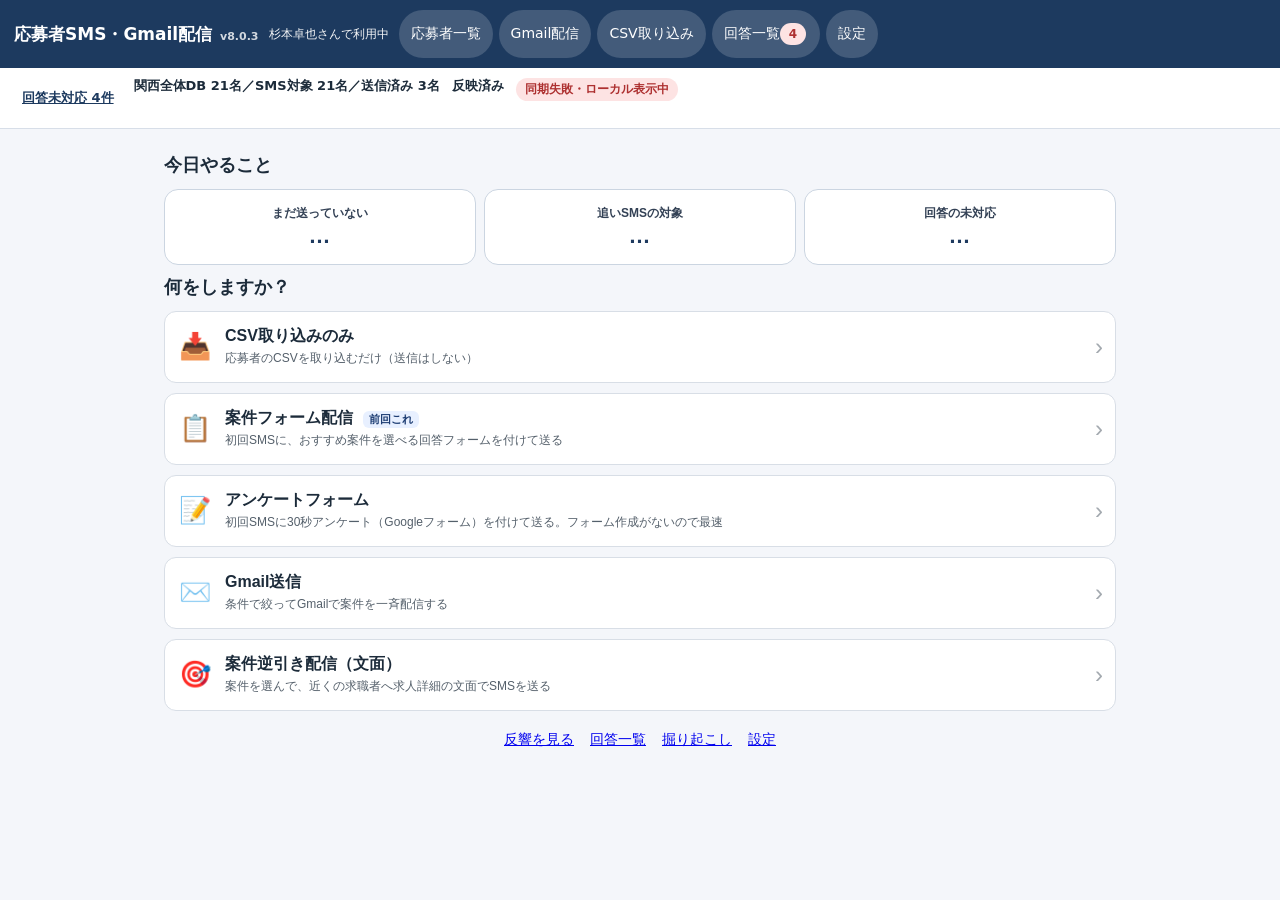
==== index.html @ cdadd289 "8.0.3: 並び順の既定を「応募が新しい順」に（おすすめ順は押した人だけ） Co-Authored-By: Claude Fable 5.2 <noreply@anthropic.com> Clau" ====
<!DOCTYPE html>
<html lang="ja"><head><meta charset="utf-8">
<link rel="preconnect" href="https://kansai-form-relay.career-line-bot.workers.dev">
<link rel="preconnect" href="https://script.google.com">
<link rel="dns-prefetch" href="https://script.google.com">
<meta name="viewport" content="width=device-width,initial-scale=1,viewport-fit=cover">
<meta name="theme-color" content="#205ac4"><meta name="theme-color" media="(prefers-color-scheme: dark)" content="#0f1722"><meta name="robots" content="noindex">
<link rel="manifest" href='data:application/manifest+json,{"name":"応募者SMS・Gmail配信","short_name":"応募者配信","display":"standalone","background_color":"%23ffffff","theme_color":"%23205ac4"}'>
<title>応募者SMS・Gmail配信</title>
<style>
:root{--bg:#f4f6fa;--surface:#fff;--muted:#eef1f6;--text:#1c2b3a;--sub:#5b6b7d;--border:#d7dee8;--accent:#1d3a5f;--accent2:#16324f;--ok:#177245;--warn:#b45309;--bad:#ad3030;--chip:#e8edf4}
@media(prefers-color-scheme:dark){:root{--bg:#0f1722;--surface:#1a2636;--muted:#24344a;--text:#e8eef6;--sub:#a7b4c4;--border:#34465e;--accent:#5b93f5;--accent2:#8ab4ff;--chip:#243a5e}}
*{box-sizing:border-box}body{margin:0;font-family:system-ui,-apple-system,"Hiragino Sans",sans-serif;background:var(--bg);color:var(--text);font-size:15px;line-height:1.55;padding-bottom:env(safe-area-inset-bottom)}
.stickyTop{position:sticky;top:0;z-index:50}
header{background:var(--accent);color:#fff;padding:calc(10px + env(safe-area-inset-top)) 14px 10px;display:flex;gap:10px;align-items:center;flex-wrap:nowrap;overflow-x:auto}
header b{font-size:17px;white-space:nowrap}header nav{display:flex;gap:6px;flex-wrap:nowrap}header a{color:#fff;text-decoration:none;background:#ffffff2b;padding:9px 12px;border-radius:20px;min-height:44px;display:inline-flex;align-items:center;font-size:13px;white-space:nowrap}
#summaryBar{background:var(--surface);border-bottom:1px solid var(--border);padding:8px 14px;font-size:13px;font-weight:700;display:flex;gap:12px;flex-wrap:wrap}
#summaryBar a{color:var(--accent)}
#toast{position:sticky;top:0;z-index:70;background:var(--ok);color:#fff;padding:10px 14px;font-weight:700;display:none}
button:focus-visible,a:focus-visible,input:focus-visible,select:focus-visible,textarea:focus-visible{outline:2px solid var(--accent2);outline-offset:2px}
button:active,.btn:active{opacity:.85}
input[type="checkbox"]{width:24px;height:24px;min-height:24px}
main{max-width:980px;margin:0 auto;padding:14px}
.card{background:var(--surface);border:1px solid var(--border);border-radius:14px;padding:14px;margin:10px 0}
button,.btn{min-height:44px;padding:9px 14px;border-radius:10px;border:1px solid var(--border);background:var(--surface);color:var(--text);font-size:14px;cursor:pointer;display:inline-flex;align-items:center;justify-content:center;gap:6px;text-decoration:none}
button.primary,.btn.primary{background:var(--accent);color:#fff;border-color:var(--accent);font-weight:800}
button:disabled{opacity:.45}input,select,textarea{font-size:16px;padding:10px;border:1px solid var(--border);border-radius:10px;background:var(--surface);color:var(--text);width:100%;min-height:44px}
textarea{min-height:120px;line-height:1.7}label{font-weight:700;font-size:13px;display:block;margin:10px 0 4px}
.tabs{display:flex;gap:6px;overflow-x:auto;padding:4px 0}.tabs button{flex:0 0 auto;border-radius:22px;white-space:nowrap}.tabs button[aria-pressed="true"]{background:var(--accent);color:#fff;border-color:var(--accent);font-weight:800}
.badge{display:inline-block;padding:2px 9px;border-radius:12px;background:var(--chip);font-size:12px;font-weight:700;margin:2px 2px 2px 0}
.badge.ok{background:#dff3e6;color:var(--ok)}.badge.warn{background:#fdeeda;color:var(--warn)}.badge.bad{background:#fde3e3;color:var(--bad)}.badge.term{background:#e5e7eb;color:#4b5563}
@media(prefers-color-scheme:dark){.badge.ok{background:#14532d66;color:#86efac}.badge.warn{background:#7c2d1266;color:#fdba74}.badge.bad{background:#7f1d1d66;color:#fca5a5}.badge.term{background:#374151;color:#d1d5db}}
.small{font-size:12.5px;color:var(--sub)}.grid{display:grid;grid-template-columns:repeat(auto-fill,minmax(150px,1fr));gap:8px}
.tagbar{display:flex;gap:6px;flex-wrap:wrap;margin:8px 0}.tag{background:var(--chip);border-radius:14px;padding:4px 10px;font-size:12px}
.skel{height:90px;border-radius:14px;background:linear-gradient(90deg,var(--muted),var(--surface),var(--muted));margin:10px 0;animation:p 1.2s infinite}@keyframes p{50%{opacity:.5}}
dialog{width:min(680px,calc(100% - 20px));height:min(760px,92dvh);max-height:92dvh;overflow:auto;border:0;border-radius:16px;padding:18px;background:var(--surface);color:var(--text)}dialog::backdrop{background:#15243c99}
/* R2: 固定レイアウト（レイアウトシフト防止・アニメーション削減） */
*{transition:none!important}
.skel{animation:none!important;height:96px}
.rec{min-height:118px}
.card{content-visibility:auto}
dialog .rec{min-height:104px}
.specialFooter{position:sticky;bottom:0;z-index:55;background:var(--surface);border:2px solid var(--accent);border-radius:12px;padding:10px;display:flex;gap:8px;flex-wrap:wrap;align-items:center;box-shadow:0 -4px 14px #00000022;margin-top:10px}
.altRow{border-top:1px solid var(--border);padding:10px 0;min-height:104px}
.stepNow{background:var(--accent);color:#fff;border-color:var(--accent);font-weight:800}
.drop{border:2px dashed var(--accent);border-radius:12px;padding:22px;text-align:center;background:var(--chip)}
.pending{color:var(--warn);font-weight:700}.rec{border-top:1px solid var(--border);padding:10px 0}.rec:first-child{border-top:0}
.kv{white-space:pre-wrap;overflow-wrap:anywhere}.flex{display:flex;gap:8px;flex-wrap:wrap;align-items:center}
.progress{height:12px;background:var(--muted);border-radius:6px;overflow:hidden}.progress>i{display:block;height:100%;background:var(--accent)}
.notice{background:#fff7e0;border:1px solid #e5c15c;border-radius:10px;padding:10px;font-size:13px;color:#5c4700}@media(prefers-color-scheme:dark){.notice{background:#3a2f10;color:#ffe9a8}}
dialog .dlgHead{position:sticky;top:-18px;background:var(--surface);padding:10px 0;z-index:5;border-bottom:1px solid var(--border)}
.prefBar{display:flex;gap:6px;flex-wrap:wrap;margin:8px 0}.prefBar button[aria-pressed="true"]{background:var(--accent);color:#fff;border-color:var(--accent);font-weight:800}
.statusBadge{margin-left:auto}

/* ===== R4 デザインシステム (POLISH_REVIEW2 §2.4) ===== */
:root{--ok-bg:#dff3e6;--warn-bg:#fdeeda;--bad-bg:#fde3e3;--term-bg:#e5e7eb;--term-text:#4b5563;--notice-bg:#fff7e0;--notice-border:#e5c15c;--notice-text:#5c4700;--overlay:#15243c99;--on-accent:#fff;--sp-1:4px;--sp-2:8px;--sp-3:12px;--sp-4:16px;--sp-5:24px;--fs-xl:20px;--fs-lg:17px;--fs-md:15px;--fs-sm:13px;--fs-xs:12px;--fw-normal:400;--fw-bold:700;--fw-xbold:800;--r-sm:10px;--r-md:12px;--r-lg:16px;--r-pill:999px;--z-sticky:50;--z-footer:60;--z-toast:70;--header-dark:#17478b}
@media(prefers-color-scheme:dark){:root{--ok-bg:#14532d66;--warn-bg:#7c2d1266;--bad-bg:#7f1d1d66;--term-bg:#374151;--term-text:#d1d5db;--notice-bg:#3a2f10;--notice-border:#8a6d1f;--notice-text:#ffe9a8}header{background:var(--header-dark)}}
body{font-size:var(--fs-md)}
h2{font-size:var(--fs-xl);margin:var(--sp-4) 0 var(--sp-2)}h3{font-size:var(--fs-lg)}
.card{border-radius:var(--r-md);padding:var(--sp-4);margin:var(--sp-3) 0}
button,.btn{border-radius:var(--r-sm)}
button.danger,.btn.danger{background:var(--bad);color:#fff;border-color:var(--bad);font-weight:800}
button.danger-ghost,.btn.danger-ghost{background:var(--surface);color:var(--bad);border-color:var(--bad)}
.badge{border-radius:var(--r-pill);font-size:var(--fs-xs)}
.badge.ok{background:var(--ok-bg)}.badge.warn{background:var(--warn-bg)}.badge.bad{background:var(--bad-bg)}.badge.term{background:var(--term-bg);color:var(--term-text)}
.small{font-size:var(--fs-sm)}
.keyline{font-size:var(--fs-sm);color:var(--text);line-height:1.6;margin:var(--sp-2) 0}
.tag{border-radius:var(--r-pill);font-size:var(--fs-xs)}
article.card{content-visibility:auto;contain-intrinsic-size:auto 190px}
button,a,label.chk{touch-action:manipulation}
*{-webkit-tap-highlight-color:rgba(0,0,0,.08)}
.tabs button{border-radius:var(--r-pill)}header nav a{border-radius:var(--r-pill)}
header nav a[aria-current="page"]{background:#ffffff45;font-weight:800}
.notice{background:var(--notice-bg);border-color:var(--notice-border);color:var(--notice-text);border-radius:var(--r-sm)}
dialog{border-radius:var(--r-lg)}dialog::backdrop{background:var(--overlay)}
.specialFooter{z-index:var(--z-footer);border-radius:var(--r-md)}
#toast{position:static}
.skel{height:96px;border-radius:var(--r-md);background:var(--muted)}
.mt1{margin-top:var(--sp-1)}.mt2{margin-top:var(--sp-2)}.mt3{margin-top:var(--sp-3)}
/* ===== フォーム専用トーン (温かく・読みやすく) ===== */
#app.formWarm{background:#fdf6ec}
.formWarm .fWrap{max-width:640px;margin:0 auto}
.formWarm .fCard{background:#fffdf9;border:2px solid #f0dfc8;border-radius:20px;padding:24px 18px 12px;margin:12px 0;font-size:16.5px;line-height:1.85;color:#3d2f23;box-shadow:0 2px 10px #d9774214}
.formWarm h2{color:#8a4b16;font-size:22px}
.formWarm h3{color:#8a4b16;font-size:18px;margin:18px 0 8px}
.formWarm .fLead{font-size:17px}
.formWarm .fNotice{background:#fff4e0;border:1px solid #eccfa0;border-radius:14px;padding:12px 14px;margin:12px 0}
.formWarm .fHint{background:#fdeeda;border-radius:12px;padding:10px 12px;font-size:15px}
.formWarm .fKnown{background:#f7efe3;border-radius:12px;padding:10px 12px;font-size:15px}
.formWarm .fSection{border-top:2px dashed #ecd9bd;margin-top:20px;padding-top:6px}
.formWarm label{font-size:15px;color:#5b4632;margin:14px 0 6px}
.formWarm input,.formWarm select,.formWarm textarea{font-size:17px;padding:13px;border:2px solid #e8d5b5;border-radius:12px;background:#fff;min-height:52px}
.formWarm textarea{min-height:110px}
.fCaseCard{display:flex;gap:12px;align-items:flex-start;background:#fff;border:2px solid #e8d5b5;border-radius:16px;padding:14px;margin:10px 0;cursor:pointer;font-weight:400!important}
.fCaseCard input[type="checkbox"]{width:28px;height:28px;min-height:28px;margin-top:4px;flex:0 0 auto}
.fCaseCard:has(input:checked){border-color:#d97742;background:#fff7ea}
.fChips{display:flex;gap:8px;flex-wrap:wrap;margin:8px 0}
.fChip{min-height:48px;padding:10px 16px;border-radius:999px;border:2px solid #e0c491;background:#fff;color:#5b4632;font-size:16px}
.fChip[aria-pressed="true"]{background:#d97742;border-color:#d97742;color:#fff;font-weight:800}
.formSubmitBar{position:sticky;bottom:0;background:#fffdf9;border-top:2px solid #f0dfc8;padding:9px 12px calc(9px + env(safe-area-inset-bottom));display:flex;gap:10px;align-items:center;flex-wrap:nowrap}
.formSubmitBar .fSubmit{background:#b45309;border-color:#b45309;color:#fff;font-size:17px;font-weight:800;min-height:56px;height:56px;padding:12px 22px;border-radius:14px;flex:1;width:100%}
/* フォーム専用チーム (追補37/38・EFO・G5/G11/G13): 案件カード本文16.5px・選択チップ/送信は
   白文字コントラスト 4.5:1 以上 (#b45309 = 5.02:1)・バッジ下限・進捗バー・条件分岐ブロック */
.formWarm .fCaseCard{font-size:16.5px}
.formWarm .fCaseCard b{font-size:17px}
.formWarm .badge{font-size:13px}
.fChip[aria-pressed="true"]{background:#b45309;border-color:#b45309}
.fProg{height:8px;background:#f3e3c8;border-radius:99px;overflow:hidden;margin:10px 0 4px}
.fProg>i{display:block;height:100%;background:#b45309;border-radius:99px;transition:width .3s ease}
.fProgText{font-size:15px;color:#5b4632;margin:4px 0 0}
.fCond{display:none}
.fCond.on{display:block}
.fSubNote{font-size:15px;color:#5b4632}
.formWarm .fSubSelect{font-size:15px;min-height:48px;padding:10px 12px}
.fRateNote{font-size:15px}
/* R4: 配信停止の共通部品 (フォーム内パネル / #/optout 画面で共用) */
.formWarm .optoutBtn{min-height:48px;font-size:16.5px;padding:12px 20px}
.formWarm #fOptoutWrap h3{margin-top:6px}
/* ===== R5 mobile compression (max-width:640px): reduce sticky header + summaryBar height ===== */
@media (max-width:640px){
header{flex-wrap:nowrap;overflow-x:auto;row-gap:4px;column-gap:6px;padding:calc(8px + env(safe-area-inset-top)) 10px 6px}
header b{font-size:15px;flex:none}
header nav{flex-wrap:nowrap}
header a{min-height:44px;padding:5px 9px;font-size:12px;white-space:nowrap}
#summaryBar{flex-wrap:nowrap;overflow-x:auto;white-space:nowrap;padding:6px 10px;font-size:12px;gap:10px}
main{padding:10px}
.card{padding:var(--sp-3);margin:var(--sp-2) 0}
}
/* ===== R3 UI/UX仕上げ: タップ領域44px・親指到達・固定要素の最小化 =====
   - サマリーバーは sticky から外した (固定はヘッダーのみ)。
   - チェックボックスはラベルごと44pxを確保する。
   - 主要アクション行 (Gmail送信実行) はカード内 sticky で親指に届かせる。 */
#summaryBar a{display:inline-flex;align-items:center;min-height:44px;padding:6px 8px}
label:has(input[type="checkbox"]){min-height:44px}
input[type="checkbox"]{width:26px;height:26px;min-height:26px;flex:0 0 auto}
.tabs{gap:8px}
.prefBar{gap:8px}
.stickyAction{position:sticky;bottom:8px;z-index:40;background:var(--surface);padding:8px;border:1px solid var(--border);border-radius:12px;box-shadow:0 -4px 14px #00000022}
.stickyAction .primary{min-height:52px;font-size:15px;flex:1}
/* 空間設計 §4.2-3: トーストはオーバーレイ化し、出現で本文を押し下げない */
#toast{position:fixed;top:calc(8px + env(safe-area-inset-top));left:50%;transform:translateX(-50%);width:max-content;max-width:calc(100% - 24px);border-radius:12px;box-shadow:0 6px 20px #00000033;z-index:200}
/* 空間設計 §4.2-2: 着地位置が固定帯に隠れない */
.card,.rec,.altRow,section,article,[data-anchor],[id]{scroll-margin-top:96px;scroll-margin-bottom:84px}
@media (min-width:641px){.card,.rec,.altRow,section,article,[data-anchor],[id]{scroll-margin-top:116px}}
dialog .card,dialog .rec,dialog .altRow,dialog section,dialog article,#dlg .card,#dlg .rec{scroll-margin-top:16px;scroll-margin-bottom:16px}
/* 空間設計 §3.4-1: 応募者フォーム/配信停止では運営者クロームを出さない */
body.applicantView .stickyTop,body.applicantView #summaryBar{display:none}
/* 空間設計 §3.4-3: フォームの補助文字は15px以上 */
.fWrap .small,.fCard .small{font-size:15px}

/* ===== R4-D2 spatial/common ===== */
.chk{display:inline-flex;gap:8px;align-items:center;min-height:44px;font-weight:700;cursor:pointer}
.chk>input[type="checkbox"]{width:26px;height:26px;min-height:26px;flex:0 0 auto;margin:0}
.chk.normal{font-weight:400}
.stateError{border:2px solid var(--bad);padding:12px;border-radius:12px;background:var(--surface)}
.stateEmpty{padding:12px}
.sendCount{font-size:15px;font-weight:700}
.smsCount.badge{font-size:13px;padding:6px 10px}
.prefBar{flex-wrap:nowrap;overflow-x:auto;scrollbar-width:none;padding:4px 0}
.prefBar::-webkit-scrollbar{display:none}
.prefBar button{flex:0 0 auto;white-space:nowrap}
#summaryBar{flex-wrap:wrap}
.dlgFoot{position:sticky;bottom:-18px;background:var(--surface);border-top:1px solid var(--border);padding:8px 0 calc(8px + env(safe-area-inset-bottom));display:flex;gap:8px;align-items:center;z-index:5}
.dlgFoot:empty{display:none}
.dlgFoot .primary{min-height:48px;flex:1}
#mailProg{position:sticky;bottom:8px;background:var(--surface);z-index:5;border-radius:12px}
.specialFooter{flex-wrap:nowrap;overflow-x:auto}
.specialFooter .primary{white-space:nowrap}
#fSubmitStatus{min-height:24px}
@media (max-width:640px){#summaryBar{flex-wrap:wrap;overflow-x:visible;white-space:normal;font-size:13px}}
/* ===== UI-SIMPLE: 旧アプリ寄せ (大きな県チップ・見出し・大ボタン) ===== */
.oldH{font-size:22px;font-weight:800;margin:4px 0 10px}
.dbCountLine{font-size:16px;font-weight:800;margin:6px 0 10px}
.prefBar.bigPrefs{display:grid;grid-template-columns:1fr 1fr;gap:8px;overflow:visible;padding:0}
.prefBar.bigPrefs button{min-height:56px;font-size:16px;border-radius:12px;background:var(--surface);color:var(--text);white-space:normal}
.prefBar.bigPrefs button:first-child{grid-column:1/-1}
.prefBar.bigPrefs button[aria-pressed="true"]{background:var(--accent);color:#fff;border-color:var(--accent);font-weight:800}
.bigNavBtn{display:flex;width:100%;min-height:60px;font-size:17px;font-weight:800;background:var(--accent);color:#fff;border:1px solid var(--accent);border-radius:12px;align-items:center;justify-content:center;text-decoration:none;margin:10px 0;box-sizing:border-box}
/* R69_CSS: タップ要素の最小サイズ統一 (監査B)。小さなピル (実効24〜30px) を
   無くし、主要なタップ要素を 48px にそろえる。フォーム側 (.fChip 等) は対象外 */
header a{min-height:48px;padding:10px 14px;font-size:14px}
.tabs button{min-height:48px;font-size:14px}
.tag{font-size:13px}
input[type=checkbox]{width:28px;height:28px;min-height:28px}
.card .flex button,.card .flex .btn{min-height:48px}
@media (max-width:640px){header a{min-height:48px;padding:10px 14px;font-size:14px}#summaryBar{font-size:13px}}

</style><style id="r614css">
/* ===== R614 UI簡素化（旧UI寄せ）: 大きなタップ標的・1カード結合・県タイル3列 ===== */
header nav a{min-height:48px;display:inline-flex;align-items:center;font-size:14px;padding:10px 12px}
#app .tabs button, #app .tabs a.btn{min-height:48px;font-size:15px;padding:10px 14px}
#app details>summary{min-height:48px;display:flex;align-items:center;font-size:15px;font-weight:700;cursor:pointer;padding:6px 2px}
#app .r614filterTop{margin-bottom:0;border-bottom:none;border-bottom-left-radius:0;border-bottom-right-radius:0}
#app .r614filterBottom{margin-top:0;border-top:none;border-top-left-radius:0;border-top-right-radius:0}
#app .r614filterTop select{min-height:48px;font-size:15px}
#app .r614filterBottom input{min-height:48px}
#app .r614filterBottom>div.flex>input{min-height:52px;font-size:16px}
#app .prefBar.bigPrefs.r614prefs{grid-template-columns:repeat(3,1fr)}
#app .prefBar.bigPrefs.r614prefs>*{grid-column:auto;min-height:56px}
#app .r614prefSum{display:none}
#app .r614card .r614actions{flex-wrap:wrap}
#app .r614card .r614actions>button, #app .r614card .r614actions>a.btn{flex:1 1 30%;min-height:48px;font-size:15px}
#app .r614card .r614main{flex-wrap:wrap;align-items:stretch}
#app .r614card .r614main>a.btn, #app .r614card .r614main>button.btn.primary{flex:1 1 100%;min-height:52px;font-size:16px;display:flex;align-items:center;justify-content:center}
#app .r614card .r614main>label{min-height:48px;display:inline-flex;align-items:center}
#app>div.flex button{min-height:48px}
#bulkBar button{min-height:48px}
#app .tagbar button{min-height:44px}
.r614hide{display:none}
#app details.r614mailAdv{margin:6px 0}

</style><style>
/* ===== R616: 旧アプリ水準への簡素化（カード / さらに表示固定 / Gmail簡素化 / 案件後読み） ===== */
/* --- 1. 一覧カード: 旧アプリの形（大きい名前・大きいボタン） --- */
.r616card .cardHead b{font-size:20px !important}
.r616card .r616meta{font-size:15px;margin:8px 0 2px;color:var(--text)}
.r616card .r616applied{font-size:14px;margin:0 0 4px;color:var(--sub)}
.r616card .r614main,.r616card .r616main{flex-wrap:wrap;gap:10px}
.r616card .r614main>.btn.primary,.r616card .r616main>.btn.primary{flex:1 1 42%;min-height:52px;font-size:16px}
.r616card .r614main>.btn:disabled,.r616card .r616main>.btn:disabled{flex:1 1 42%;min-height:52px;font-size:15px}
.r616card .r616recBtn{flex:1 1 42%;min-height:52px;font-size:15px}
.r616card .r614main>label,.r616card .r616main>label{flex:1 1 100%;display:flex !important;gap:10px;align-items:center;font-size:15px;min-height:44px}
.r616card input[type="checkbox"]{width:26px;height:26px;flex:none}
.r616card .r614actions,.r616card .r616actions{gap:10px}
.r616card .r614actions>button,.r616card .r614actions>.btn,.r616card .r616actions>button,.r616card .r616actions>.btn{flex:1;min-height:52px;font-size:15px}
/* --- 2. 固定バー（一覧の「さらに表示」/ Gmailの送信バー） --- */
.r616bar{position:fixed;left:0;right:0;bottom:0;z-index:60;background:var(--surface);border-top:1px solid var(--border);box-shadow:0 -4px 14px #00000022;padding:10px calc(10px + env(safe-area-inset-right)) calc(10px + env(safe-area-inset-bottom)) calc(10px + env(safe-area-inset-left));display:flex;gap:10px;align-items:center}
.r616bar .primary{min-height:52px;font-size:16px;flex:1}
.r616bar button{min-height:52px;font-size:15px}
.r616bar .r616barCount{font-weight:700;font-size:15px;white-space:nowrap}
/* --- 3. Gmail上部パネル（ステータス大きいチェック / 会社 / サーバー件数） --- */
.r616mailTop .r616sender{font-size:15px;margin:4px 0 10px}
.r616checks{display:flex;flex-direction:column;gap:8px;margin:6px 0 12px}
.r616check{display:flex;gap:12px;align-items:center;min-height:52px;border:1px solid var(--border);border-radius:10px;padding:8px 12px;font-size:16px;background:var(--surface);cursor:pointer}
.r616check input{width:28px;height:28px;flex:none}
.r616check:has(input:checked){border-color:var(--accent);background:var(--chip);font-weight:700}
.r616cos{gap:8px}
.r616co{min-height:48px;font-size:15px;padding:8px 14px}
.r616co[aria-pressed="true"]{background:var(--accent);color:#fff;border-color:var(--accent);font-weight:800}
.r616count{font-size:17px;font-weight:700;margin-top:12px}
.r616count .small{font-weight:400}
/* --- 4. 確認一覧（対象者1人ずつ・おすすめ案件・外す） --- */
.r616trow{border-top:1px solid var(--border);padding:10px 0}
.r616trow p{margin:4px 0}
.r616caseChip{display:inline-block;margin:2px 6px 2px 0}
.r616caseChip button{min-height:36px;padding:4px 10px;font-size:13px}
.r616trow> p > button{min-height:44px;padding:8px 18px;font-size:14px}
</style>
<style>
/* R616 案件ピッカーの絞り込み軸 (都道府県・市区町村チップ) */
.r616csAxes{margin-top:10px}
.r616csAxes .flex{flex-wrap:wrap;gap:6px}
.r616csMunis{max-height:180px;overflow-y:auto}
.r616caseNow{flex:1;padding:10px 12px;border:1px solid var(--line,#d8dee6);border-radius:10px}
/* R616 市区町村ピッカー */
.r616muniChips{display:flex;flex-wrap:wrap;gap:6px;max-height:300px;overflow-y:auto;margin-top:8px}
.r616muniChips button{min-height:40px;padding:8px 12px}

/* R616 一覧上部の導線 (入口廃止に伴い、逆引きと提案は一覧から辿る) */
.r616listTop{display:flex;gap:8px;margin:0 0 10px}
.r616listTop button,.r616listTopBtn{flex:1;display:block;min-height:48px;padding:12px;font-size:15px;font-weight:700;text-align:center;border-radius:10px;border:1px solid var(--line,#d8dee6);background:var(--card,#fff);color:inherit;text-decoration:none}
</style>

</head><body>
<div class="stickyTop"><header><b>応募者SMS・Gmail配信</b><span id="userChip" style="font-size:12px;white-space:nowrap;opacity:.95"></span>
<nav><a href="#/">入口</a><a href="#/list">応募者一覧</a><a href="#/mail">Gmail配信</a><a href="#/import">CSV取り込み</a><a href="#/responses">回答一覧 <span id="respNavBadge"></span></a><a href="#/settings">設定</a></nav></header>
<div id="toast" role="status"></div></div><div id="summaryBar">読み込み中…</div><main id="app"><div class="skel"></div><p class="small">読み込み中…</p><div class="skel"></div></main>
<div id="modalRoot"></div>
<script id="r631relay">
try{window._r633InitHash=String(location.hash||"")}catch(e){}
/* 9.2.0 中継の切り替え: Cloudflare Worker (KV) → 社外アカウントの GAS 中継。
   既存コードは CONFIG.RELAY_URL (Cloudflare) 宛てに fetch しているので、ここで宛先を差し替える。
   - 文脈の取得: まず GAS 中継。見つからなければ Cloudflare (移行前に発行された古いリンク用)。
   - 回答 / 配信停止: 文脈を取れた側へ送る。GAS が unknown_token なら Cloudflare へ。 */
(function(){
  var GAS="https://script.google.com/macros/s/AKfycbwN6DZ81c5uPRVe7lrH5kg9ikW8zR3JFxKcSUd6TCctWEiuU_0fI1RDGn8fBeyjI2fF/exec";
  var CF="https://kansai-form-relay.career-line-bot.workers.dev";
  var orig=window.fetch; if(!orig||orig._r631)return;
  var src={}; try{src=JSON.parse(sessionStorage.getItem("r631src")||"{}")||{}}catch(e){src={}}
  function mark(tk,v){src[tk]=v;try{sessionStorage.setItem("r631src",JSON.stringify(src))}catch(e){}}
  function resp(j){var st=(j&&j.ok===false)?(j.status||(/not_found|unknown/.test(String(j.error))?404:400)):200;
    return new Response(JSON.stringify(j),{status:st,headers:{"Content-Type":"application/json"}})}
  function gasGet(path,tk){return orig.call(window,GAS+"?path="+path+"&token="+encodeURIComponent(tk),{method:"GET",credentials:"omit"}).then(function(r){return r.json()})}
  function gasPost(obj){return orig.call(window,GAS,{method:"POST",credentials:"omit",headers:{"Content-Type":"text/plain;charset=utf-8"},body:JSON.stringify(obj)}).then(function(r){return r.json()})}
  function f(input,init){
    var url=typeof input==="string"?input:(input&&input.url)||"";
    if(url.indexOf(CF)!==0)return orig.apply(window,arguments);
    var rest=url.slice(CF.length), args=arguments;
    var m=rest.match(/^\/(form-context|sms-launch)\?token=([^&]*)/);
    if(m){
      var path=m[1], tk=decodeURIComponent(m[2]);
      if(src[tk]==="cf")return orig.apply(window,args);
      return gasGet(path,tk).then(function(j){
        if(j&&j.ok){mark(tk,"gas");return resp(j)}
        if(j&&/not_found/.test(String(j.error))){return orig.apply(window,args).then(function(r){if(r&&r.ok)mark(tk,"cf");return r})}
        return resp(j);
      },function(){return orig.apply(window,args)});
    }
    var p=rest.match(/^\/(submit|optout)(?:$|\?)/);
    if(p){
      var body={}; try{body=JSON.parse(init&&init.body||"{}")||{}}catch(e){body={}}
      var tk2=String(body.token||"");
      if(src[tk2]==="cf")return orig.apply(window,args);
      var obj={}; Object.keys(body).forEach(function(k){obj[k]=body[k]}); obj.path=p[1];
      return gasPost(obj).then(function(j){
        if(j&&j.ok===false&&/unknown_token/.test(String(j.error)))return orig.apply(window,args);
        return resp(j);
      },function(){return orig.apply(window,args)});
    }
    return orig.apply(window,args);
  }
  f._r631=true; window.fetch=f;
})();
</script>
<script>
"use strict";
/* ===== CONFIG / API 2層 (DESIGN_V2 §1,§3 / タスクボード方式 outbox) ===== */
const CONFIG={API_URL:"https://script.google.com/a/macros/kikari.co.jp/s/AKfycbz_zVmCNnwXIPj7PXdVobdsHQdJBZ87_9MYchlblChzHT29OFrs5cM9Kc0Q3l6NHMoOXg/exec",RELAY_URL:"https://kansai-form-relay.career-line-bot.workers.dev"}; // RELAY_URL: フェーズ7 Cloudflare 中継 (kansai-form-relay)。空なら中継を使わない
const LS_AVAILABLE=(function(){try{const k="__ls_probe_r5__";localStorage.setItem(k,"1");const ok=localStorage.getItem(k)==="1";localStorage.removeItem(k);return ok}catch(e){return false}})();
const LS={get(k,d){try{const v=localStorage.getItem(k);return v?JSON.parse(v):d}catch(e){return d}},set(k,v){try{localStorage.setItem(k,JSON.stringify(v));return true}catch(e){if(LS_AVAILABLE)window._lsError=true;else window._lsUnavailable=true;try{console.warn("LS.set failed",k,e)}catch(_){} return false}}}; /* F-05: try/catchで包み、容量超過時は例外で操作を消さず _lsError で画面通知 */
let outbox=LS.get("outbox",[]);
function enqueue(type,payload){const op={opId:"OP"+Date.now()+"_"+Math.random().toString(36).slice(2,7),type,payload,at:new Date().toISOString(),status:"pending"};outbox.push(op);LS.set("outbox",outbox);persistApplicants();renderSummary();return API.commit(op);} /* F-04: モック固定をやめ API 2層経由に */
const MockAPI={commit(op){return new Promise(res=>setTimeout(()=>{op.status="done";outbox=outbox.filter(o=>o.opId!==op.opId);LS.set("outbox",outbox);renderSummary();res(op)},350+Math.random()*400))}};
function gasRunAvailable(){try{var g=window.google;return !!(g&&g.script&&g.script.run&&typeof g.script.run.withSuccessHandler==="function")}catch(e){return false}}
function postJson_(req){if(gasRunAvailable()){return new Promise(function(resolve,reject){try{window.google.script.run.withSuccessHandler(function(j){resolve(j)}).withFailureHandler(function(err){reject(new Error(String(err&&err.message||err||"API error")))}).apiCall(req)}catch(e){reject(e)}})}return fetch(CONFIG.API_URL,{method:"POST",credentials:"include",headers:{"Content-Type":"text/plain;charset=utf-8"},body:JSON.stringify(req)}).then(function(r){if(!r.ok)throw new Error("HTTP "+r.status);return r.json()})}
function unwrapData_(j){if(j&&(j.ok===false||j.status==="error"))throw new Error((j&&j.error)||"API error");return j&&typeof j==="object"&&("data" in j)?j.data:j}
const PAGES_BASE_URL="https://first-staffing.github.io/kansai-sms-app/";
function gasApplicantRouteRedirect_(){try{if(!gasRunAvailable())return false;var h=String(location.hash||"");if(h.indexOf("#/form")===0||h.indexOf("#/optout")===0){location.replace(PAGES_BASE_URL+String(location.search||"")+h);return true}}catch(e){}return false}
try{window.addEventListener("hashchange",function(){gasApplicantRouteRedirect_()})}catch(e){}
gasApplicantRouteRedirect_();
let _r6ImportCommitTail=Promise.resolve();
function _r6Sleep(ms){return new Promise(function(resolve){setTimeout(resolve,ms)})}
function _r6RetryableError(e){var m=String(e&&e.message||e||"");return /別の書き込み処理が実行中|ロック|Failed to fetch|NetworkError|HTTP 5\d\d|timeout|timed out/i.test(m)}
function _r6SetProgress(op,current,total,attempt){try{op.progress={current:current,total:total,attempt:attempt||0,at:new Date().toISOString()};window._outboxProgress={opId:op.opId,type:op.type,current:current,total:total,attempt:attempt||0};var el=document.getElementById("importProgress");if(el)el.textContent="サーバーへ反映中: "+current+" / "+total+" チャンク"+(attempt?"（再試行 "+attempt+"回目）":"");renderSummary()}catch(e){}}
function _r6CommitRequest(req,op,index,total){var attempt=0;var run=function(){return postJson_(req).then(function(j){return unwrapData_(j)}).catch(function(e){if(attempt<4&&_r6RetryableError(e)){attempt++;_r6SetProgress(op,index+1,total,attempt);return _r6Sleep(Math.min(8000,500*Math.pow(2,attempt-1))).then(run)}throw e})};_r6SetProgress(op,index+1,total,0);return run()}
const RealAPI={commit(op){const reqs=opToRequests(op);if(reqs===null){op.status="failed";op.error="変換できない操作です（種類: "+(op&&op.type||"不明")+"）。アプリを更新してください";LS.set("outbox",outbox);renderSummary();return Promise.resolve(op)}const results=[];let chain=Promise.resolve();reqs.forEach(function(req,idx){chain=chain.then(function(){return _r6CommitRequest(req,op,idx,reqs.length).then(function(data){results.push(data);_r6SetProgress(op,idx+1,reqs.length,0)})})});return chain.then(()=>{op.status="done";op.results=results;op.result=results.length?results[results.length-1]:null;outbox=outbox.filter(o=>o.opId!==op.opId);LS.set("outbox",outbox);renderSummary();return op}).catch(e=>{op.status="failed";op.error=String(e&&e.message||e);LS.set("outbox",outbox);renderSummary();return op})}}; /* F-04: 成否判定。失敗時は pending/failed のまま保持し再送可能に。R3 Z1-D2: reqs===null (変換不能) も failed として保持する */
const API={commit(op){if(op&&op.type==="import_commit"&&!op._r6Serialized){op._r6Serialized=true;var run=_r6ImportCommitTail.then(function(){return CONFIG.API_URL?RealAPI.commit(op):MockAPI.commit(op)});_r6ImportCommitTail=run.then(function(){return null},function(){return null});return run}return CONFIG.API_URL?RealAPI.commit(op):MockAPI.commit(op)}};
/* ===== chunk1: outbox op -> バックエンド (Apps Script dispatch_) の action 契約への変換層 =====
   op = {opId, type, payload} を受け、{action:..., ...} リクエストの配列を返す。
   applicants / operators / templates / state はアプリ内グローバルを参照する。 */
function opToRequests(op){
  const p=(op&&op.payload)||{};const type=op&&op.type;
  const findA=function(id){try{return applicants.find(function(x){return x.id===id})}catch(e){return null}};
  switch(type){
    case "sms_sent": {if(!p.checked)return [];const req={action:"markSmsSent",applicant_id:p.applicant_id};if(p.body_snapshot)req.body_snapshot=p.body_snapshot;if(Array.isArray(p.case_ids)&&p.case_ids.length)req.case_ids=p.case_ids;if(p.delivery_id)req.delivery_id=p.delivery_id;if(p.detail)req.detail=p.detail;if(p.template_kind)req.template_kind=p.template_kind;if(op&&op.opId)req.client_request_id=op.opId;return [req]}
    case "bulk_sms_sent": {if(Array.isArray(p.items)&&p.items.length)return p.items.map(function(it){const req={action:"markSmsSent",applicant_id:(it&&(it.applicant_id||it.id))};if(it&&it.body_snapshot)req.body_snapshot=it.body_snapshot;if(it&&Array.isArray(it.case_ids)&&it.case_ids.length)req.case_ids=it.case_ids;if(it&&it.delivery_id)req.delivery_id=it.delivery_id;if(op&&op.opId)req.client_request_id=op.opId+"_"+((it&&(it.applicant_id||it.id))||"");return req});return (Array.isArray(p.ids)?p.ids:[]).map(function(id){return {action:"markSmsSent",applicant_id:id,client_request_id:(op&&op.opId?op.opId+"_"+id:"")}})}
    case "special_sms_sent": {const req={action:"markSmsSent",applicant_id:p.applicant_id,detail:"特需SMS送信",template_kind:"special_sms"};if(p.campaign_id)req.campaign_id=p.campaign_id;if(p.campaign_name)req.campaign_name=p.campaign_name;if(p.body_snapshot)req.body_snapshot=p.body_snapshot;if(Array.isArray(p.case_ids)&&p.case_ids.length)req.case_ids=p.case_ids;if(p.delivery_id)req.delivery_id=p.delivery_id;if(op&&op.opId)req.client_request_id=op.opId;return [req]}
    case "status_change": return [{action:"updateWorkflow",applicant_id:p.applicant_id,status:p.status}];
    case "contact_update": {const a=findA(p.applicant_id);const req={action:"recordContact",applicant_id:p.applicant_id,event_type:"phone_contact",detail:"接触日を更新",next_contact_date:(p.next_contact_date!==undefined?p.next_contact_date:(a&&a.next_contact_date)||"")};const lc=p.last_contact_at||(a&&a.last_contact_at)||"";if(lc)req.last_contact_at=lc;return [req]}
    case "work_task_save": {const a=findA(p.applicant_id);if(!a||!a.work_task)return null;const wt=a.work_task;return [{action:"setNextContact",applicant_id:p.applicant_id,next_contact_date:wt.due_date||""},{action:"recordContact",applicant_id:p.applicant_id,event_type:"work_task",detail:(wt.kind||"対応")+"予定: "+(wt.due_date||"")}]}
    case "work_task_complete": return [{action:"recordContact",applicant_id:p.applicant_id,event_type:"work_task_done",detail:"今日の対応を完了"}];
    case "optout": {const a=findA(p.applicant_id);if(a&&a.email)return [{action:"registerOptout",email:a.email,applicant_id:p.applicant_id,channel:"mail",source:"manual"}];return [{action:"registerOptout",applicant_id:p.applicant_id,channel:"mail",source:"manual"}]}
    case "response_received": return [{action:"recordContact",applicant_id:p.applicant_id,event_type:"response_received",detail:"返信あり（手動記録）"}];
    case "response_handled": {const req={action:"setResponseStatus",response_id:(p.response_id||p.id),status:"handled"};if(p.expected_status)req.expected_status=p.expected_status;if(p.expected_status_at)req.expected_status_at=p.expected_status_at;return [req]}
    case "response_unhandled": {const req={action:"setResponseStatus",response_id:(p.response_id||p.id),status:"unhandled"};if(p.expected_status)req.expected_status=p.expected_status;if(p.expected_status_at)req.expected_status_at=p.expected_status_at;return [req]}
    case "setResponseStatus": {const req={action:"setResponseStatus",response_id:p.response_id,status:p.status};if(p.expected_status)req.expected_status=p.expected_status;if(p.expected_status_at)req.expected_status_at=p.expected_status_at;return [req]}
    case "resendResponseNotification": {const req={action:"resendResponseNotification",response_id:(p.response_id||p.id)};if(p.force)req.force=true;return [req]}
    case "assignResponseSender": return [{action:"assignResponseSender",response_id:p.response_id,sender_email:p.sender_email}];
    case "createPhoneAppointment": return [{action:"createPhoneAppointment",response_id:p.response_id}];
    case "issueFormToken": return [{action:"issueFormToken",applicant_id:p.applicant_id,channel:(p.channel||"sms"),case_ids:(p.case_ids||[])}];
    case "operator_save": {let o=null;try{o=(p.email?operators.find(x=>x.email===p.email):null)||operators[p.i]}catch(e){}if(!o)return null;if(p.email&&o.email!==p.email)return null;if(!o.email)return null; /* R3 検証 #15: メール未登録の行はサーバーへ送らない (空メールが自分の行への上書きに化ける経路を断つ) */ return [{action:"updateOperator",email:o.email,display_name:(o.display||o.name||""),signature:(o.signature||""),reply_to:(o.reply_to||"")}]}
    case "template_save": {const keys=["sms_first","sms_first_compact","sms_follow","reply_detail","reply_tour","reply_other","mail_subject","mail_body"];let t={};try{t=templates||{}}catch(e){}return keys.filter(function(k){return t[k]!=null&&t[k]!==""}).map(function(k){return {action:"updateTemplate",kind:k,body:t[k]}})}
    case "import_commit": { if(!Array.isArray(p.rows))return null; if(!p.rows.length)return []; const _chunks=[]; for(let _i=0;_i<p.rows.length;_i+=500)_chunks.push({action:"importCommit",rows:p.rows.slice(_i,_i+500),file_name:(p.file_name||""),kind:"applicants"}); return _chunks; } /* R3: サーバーの1回5000行上限に合わせて分割する (単一ファイルが上限超でもバッチ全体が落ちない) */
    case "mail_delivery": {if(!p.subject)return null;const req={action:"mailCreateDelivery",subject:p.subject,body_template:p.body_template,mode:p.mode,recommend_count:p.recommend_count,top_n:p.top_n,filter:p.filter,include_active:p.include_active,include_response_in_progress:p.include_response_in_progress,scheduled_at:p.scheduled_at,include_form:p.include_form};if(p.test)req.test=p.test;if(op&&op.opId)req.client_request_id=op.opId;return [req]}
    case "case_import": {if(!Array.isArray(p.cases))return null;const out=[];for(let i=0;i<p.cases.length;i+=1000)out.push({action:"pushCasesFromAiPage",cases:p.cases.slice(i,i+1000)});return out}
    case "response_submit": {if(!p.response)return null;const r=p.response;const intentCode=function(v){if(v==="詳細希望")return "detail";if(v==="見学希望")return "tour";if(v==="別案件希望")return "other_case";if(typeof v==="string"&&/^[a-z][a-z0-9_]*$/.test(v))return v;return "detail"};const req={action:"submitResponse",form_token:(p.form_token||""),phone:(p.phone||r.phone||""),intent:intentCode(r.intent),experience:(r.experience||""),interview_desired_date:(r.interview||""),desired_start_date:(r.start||""),desired_tour_date:(r.tour||""),selected_case_ids:(r.selected_case_ids||[]),experience_years:(r.experience_years??""),qualifications:(r.qualification||r.qualifications||""),phone_consult_datetime:(r.phone_consult||""),phone_dates:(r.phone_dates||[]),phone_bands:(r.phone_bands||[]),phone_anytime:!!r.phone_anytime,experience_band:(r.experience_band||""),experience_detail:(r.experience_detail||""),desired_rate_band:(r.desired_rate_band||""),free_text:(r.free||"")};if(p.submit_id)req.submit_id=p.submit_id;return [req]}
    case "sms_template_save": case "campaign_save": case "special_body_lib_save": return [];
    /* R3 Z1-D2: 未知の op は null を返す。RealAPI は null を「変換できない操作」
       として failed のまま outbox に残す (従来は [] で無言に成功扱いだった)。 */
    default: return null;
  }
}
/* 読み取り系 (mailPreviewTargets / getResponses 等) 用: {action:...} を POST し応答 JSON の data を返す。ok===false なら throw */
function apiCall(req){return postJson_(req).then(unwrapData_)}
/* ===== ユーティリティ ===== */
const $=s=>document.querySelector(s);const esc=s=>String(s??"").replace(/[&<>"']/g,c=>({"&":"&amp;","<":"&lt;",">":"&gt;",'"':"&quot;","'":"&#39;"}[c]));
/* R3 検証 #37: applied_at が undefined のレコードが1件あるだけで一覧全体が落ちないよう、応募日は必ずこのヘルパー経由で読む */
function appliedAtStr(a){return String((a&&a.applied_at)||"")}
function appliedDay(a){return appliedAtStr(a).slice(0,10)}
function ageOf(bd,ref){if(!bd)return null;const b=new Date(bd),n=ref||new Date();let a=n.getFullYear()-b.getFullYear();const m=n.getMonth()-b.getMonth();if(m<0||(m===0&&n.getDate()<b.getDate()))a--;return a}
function haversine(a,b,c,d){const R=6371,r=x=>x*Math.PI/180;const h=Math.sin(r(c-a)/2)**2+Math.cos(r(a))*Math.cos(r(c))*Math.sin(r(d-b)/2)**2;return 2*R*Math.asin(Math.sqrt(h))} // DATA_MODEL §12 距離
var COORD_JP={latMin:20,latMax:46,lonMin:122,lonMax:154}; /* I-3(a) Japan-plausible range (source: CHATGPT_INTEL S2 self-report, adopted as fixed parameters) */
function coordBasicCheck(latRaw,lonRaw){var hasLat=!(latRaw===""||latRaw==null);var hasLon=!(lonRaw===""||lonRaw==null);if(!hasLat&&!hasLon)return {state:"none",lat:"",lon:"",reason:""};if(hasLat!==hasLon)return {state:"invalid",lat:"",lon:"",reason:"partial"};var lat=Number(latRaw),lon=Number(lonRaw);if(!isFinite(lat)||!isFinite(lon))return {state:"invalid",lat:"",lon:"",reason:"non_numeric"};if(lat===0&&lon===0)return {state:"invalid",lat:"",lon:"",reason:"zero"};if(lat>=COORD_JP.latMin&&lat<=COORD_JP.latMax&&lon>=COORD_JP.lonMin&&lon<=COORD_JP.lonMax)return {state:"ok",lat:lat,lon:lon,reason:""};if(lon>=COORD_JP.latMin&&lon<=COORD_JP.latMax&&lat>=COORD_JP.lonMin&&lat<=COORD_JP.lonMax)return {state:"invalid",lat:"",lon:"",reason:"swapped"};return {state:"invalid",lat:"",lon:"",reason:"out_of_range"}}
var COORD_REP_LIMIT_KM=40; /* I-3(b) (source: CHATGPT_INTEL S2 self-report) */
var COORD_DUP_THRESHOLD=10; /* I-3(c) new parameter, no source; tune from integrity-check counts */
function coordPrecisionCheck(lat,lon,repPoint,dupCount){if(repPoint){var d=distKm(lat,lon,repPoint.lat,repPoint.lon);if(d!=null&&d>COORD_REP_LIMIT_KM)return {precise:false,reason:"far_from_rep"}}if(dupCount!=null&&dupCount>=COORD_DUP_THRESHOLD)return {precise:false,reason:"duplicated"};return {precise:true,reason:""}}
function distKm(aLat,aLon,bLat,bLon){var c1=coordBasicCheck(aLat,aLon),c2=coordBasicCheck(bLat,bLon);if(c1.state!=="ok"||c2.state!=="ok")return null;return haversine(c1.lat,c1.lon,c2.lat,c2.lon)} /* R4 I-3: invalid pairs (0,0 / swapped / out-of-range) are distance-unknown, same as server distanceKm_ */ /* 座標が片側でも無ければ null (距離不明)。固定点や 0 で代替しない */
function muniRepPoint(prefecture,municipality){if(!prefecture||!municipality)return null;let sl=0,so=0,n=0;const add=function(x){if(!x||x.prefecture!==prefecture||x.municipality!==municipality)return;if(x.lat==null||x.lon==null)return;const la=Number(x.lat),lo=Number(x.lon);if(!isFinite(la)||!isFinite(lo))return;if(coordBasicCheck(la,lo).state!=="ok")return;sl+=la;so+=lo;n++};try{(typeof CASES!=="undefined"?CASES:[]).forEach(add)}catch(e){}if(!n)return null;return{lat:sl/n,lon:so/n,count:n}} /* 案件(CASES)のみで同都道府県+市区町村・数値座標の平均。応募者座標は混ぜない。無ければ null */
function campaignCoordsForAddress(address){const addr=String(address||"");if(!addr)return{lat:null,lon:null};const prefs=["大阪府","京都府","兵庫県","奈良県","滋賀県","和歌山県","東京都","神奈川県","埼玉県","千葉県","茨城県"];const pref=prefs.find(p=>addr.startsWith(p))||"";const rest=pref?addr.slice(pref.length):addr;const muni=(rest.match(/^(.+?市.+?区|.+?[市町村])/)||[])[1]||"";if(pref&&muni){const rp=muniRepPoint(pref,muni);if(rp)return{lat:rp.lat,lon:rp.lon}}const pools=[];try{pools.push(...(typeof CASES!=="undefined"?CASES:[]))}catch(e){}try{pools.push(...(typeof applicants!=="undefined"?applicants:[]))}catch(e){}for(const x of pools){if(x&&x.municipality&&x.prefecture&&addr.includes(x.municipality)){const rp2=muniRepPoint(x.prefecture,x.municipality);if(rp2)return{lat:rp2.lat,lon:rp2.lon}}}return{lat:null,lon:null}} /* 特需: 住所->市区町村->代表点。前方一致で特定できなければ座標なし */
function distLabel(dist){return dist!=null&&isFinite(dist)?dist.toFixed(1)+"km":"距離不明"}
/* 宛名クリーニング: 【...】ブロック除去→先頭の記号類(*・＊・※・★・☆等、連続含む)除去→英数字1〜10文字+アンダーバー(F_・AB_・A1_等)の識別接頭辞除去を混在順でも反復適用し、残った素の氏名の姓+様にする。元データ・カード表示は原文のまま */
function smsRecipientName(name){let s=String(name||"").replace(/\u3010[^\u3011]*\u3011/g,"");for(let i=0;i<10;i++){const t=s.replace(/^[\s\u3000]+/u,"").replace(/^[A-Za-z0-9\uFF21-\uFF3A\uFF41-\uFF5A\uFF10-\uFF19]{1,10}[\s\u3000]*[_\uFF3F][\s\u3000]*/u,"").replace(/^[^\p{L}\p{N}]+/u,"");if(t===s)break;s=t}const clean=s.replace(/[\/\uFF0F]住所仮入力.*$/u,"").replace(/様\s*$/u,"").trim();return clean.split(/[\s\u3000]+/u)[0]||"ご登録者"}
function smsLink(phone,body){return "sms:"+String(phone||"").replace(/[^0-9+]/g,"")+"&body="+encodeURIComponent(body)} // iPhone形式 sms:番号&body= (sms-personalize.js/sms-templates.js準拠)
/* R3 (E1): フォームURLは「発行済みの実URL」だけを返す。未発行なら空文字。
   旧実装は example.jp のモックURLを本文へ差し込んでおり、そのまま SMS で
   送ると応募者が開けないリンクが届く事故になっていた。実URLは
   issueFormInvite の完了時に _issuedFormUrls と配信レコードへ保存される。 */
function formUrlFor(a){if(!a)return "";if(state.attachFormSms===false)return "";if(window._issuedFormUrls&&window._issuedFormUrls[a.id])return window._issuedFormUrls[a.id];try{const ds=(state.deliveries||[]).filter(d=>d.applicant_id===a.id&&d.form_url);if(ds.length)return ds[0].form_url}catch(e){}return ""}
/* P-T1-6: sms: リンクのタップ時（送信直前）にフォームを発行する。描画時には発行しない。
   一覧・詳細・メールプレビューの表示だけでは issueFormToken は積まれない。
   発行完了後に再描画されたリンク（実フォームURL入り）へ遷移する。 */
function smsTapIssueNav_(ap,origBody,url){
  try{
    var anchors=document.querySelectorAll('a[href^="sms:"]');
    for(var i=0;i<anchors.length;i++){
      var h=anchors[i].getAttribute("href")||"";
      var bi=h.indexOf("&body=");if(bi<0)continue;
      var b="";try{b=decodeURIComponent(h.slice(bi+6))}catch(e){continue}
      if(b.indexOf(url)>=0&&b.split(url).join("")===origBody){location.href=h;return true}
    }
  }catch(e){}
  try{
    var ph=(ap&&ap.phone)||"";
    var body=origBody+"\n\n回答フォームからもご回答いただけます。\n"+url;
    location.href="sms:"+String(ph).replace(/[^0-9+]/g,"")+"&body="+encodeURIComponent(body);
    return true;
  }catch(e){return false}
}
function smsTapIssue_(ev){
  try{
    var t=ev&&ev.target;var a=null;
    while(t){if(t.tagName==="A"&&typeof t.getAttribute==="function"&&String(t.getAttribute("href")||"").indexOf("sms:")===0){a=t;break}t=t.parentNode}
    if(!a)return;
    var href=a.getAttribute("href")||"";
    if(href.indexOf("form?token=")>=0)return;
    if(state.attachFormSms===false)return;
    var m=href.match(/^sms:([^&?]+)/);if(!m)return;
    var phone=String(m[1]||"").replace(/[^0-9]/g,"");if(!phone)return;
    var ap=null;try{ap=applicants.find(function(x){return String(x.phone||"").replace(/[^0-9]/g,"")===phone})}catch(e){}
    if(!ap)return;
    var origBody="";try{var _bi=href.indexOf("&body=");origBody=_bi>=0?decodeURIComponent(href.slice(_bi+6)):""}catch(e){}
    var issued=(window._issuedFormUrls&&window._issuedFormUrls[ap.id])||"";
    if(!issued){try{var ds=(state.deliveries||[]).filter(function(d){return d.applicant_id===ap.id&&d.form_url});if(ds.length)issued=ds[0].form_url}catch(e){}}
    if(issued){ev.preventDefault();smsTapIssueNav_(ap,origBody,issued);return}
    ev.preventDefault();
    try{issueFormInvite(ap,"sms",null)}catch(e){location.href=href;return}
    var n=0;var timer=setInterval(function(){
      n++;
      var u=(window._issuedFormUrls&&window._issuedFormUrls[ap.id])||"";
      if(u||n>40){clearInterval(timer);if(u){smsTapIssueNav_(ap,origBody,u)}else{try{showToast("フォームURLの発行に時間がかかっています。もう一度タップしてください","warn")}catch(e){}}}
    },200);
  }catch(e){}
}
try{if(typeof document!=="undefined"&&document.addEventListener)document.addEventListener("click",smsTapIssue_)}catch(e){}
/* フッター等のプレビュー表示用: アプリ自身の実ルート (トークンは送信時にサーバーが本人のものへ差し替える) */
function appFormBaseUrl(){try{return location.href.split("#")[0]+"#/form"}catch(e){return "#/form"}}
function appOptoutBaseUrl(){try{return location.href.split("#")[0]+"#/optout"}catch(e){return "#/optout"}}
function smsSize(body){const len=String(body||"").replace(/\r\n?/g,"\n").length;return {len,units:len<=70?1:Math.ceil(len/67)}} // SPEC §3: 70字1通・超過は67字/通
function fsOpIntro_(withCo){return "株式会社ファーストスタッフィングです"}
function personalize(tpl,a){return String(tpl||"").replace(/\{担当者\}/g,(function(){var n="";try{n=currentOpName()||""}catch(e){}return n||"担当"})()).replace(/\{宛名\}/g,smsRecipientName(a.name)).replace(/\{不足ヒヤリング\}/g,missingHearing(a)).replace(/\{不足ヒアリング\}/g,missingHearing(a)).replace(/\{フォームURL\}/g,formUrlFor(a))}
/* 出典: DATA_MODEL §1 未確認項目 / sms-message.txt — 希望時給は聞かない。末尾に電話タイミング+勤務開始希望日の依頼 */
function missingHearing(a){const items=[];if(!a.desired_start_date)items.push("勤務開始の希望日：○月○日から／即日／相談");if(!a.qualifications)items.push("資格：実務者研修・介護福祉士など（無資格は「なし」）");if(a.experience_years==null||a.experience_years==="")items.push("経験年数：○年／未経験");if(!a.nearest_station)items.push("最寄駅：○線・○駅");if(!a.desired_days)items.push("週の希望日数：週○日");if(!a.desired_slots)items.push("希望時間帯（複数選択可）：早出／日勤／遅出／夜勤（具体的な時間の希望も記入OK）");if(!items.length)return "ご登録の条件をもとに、お仕事をご案内します。\n勤務条件に変更があれば教えてください😊";const qs=items.map((q,i)=>(i+1)+". "+q).join("\n\n");return "お仕事のご案内に向けて、\n以下の項目を教えていただけますか？\n\n"+qs+"\n\n分かる項目だけで大丈夫です😊 未定の項目は『相談』とご返信ください。\n求人のご提案にあたり、一度お電話でご希望を伺いたいです😊 お電話できる日時：○月○日 ○時〜○時ごろ ※候補をいくつか教えていただけると幸いです。"} // LIVE §4: 番号付き6項目（未確認のみ）＋締め2文原文。希望時給は聞かない
/* ===== 定数 ===== */
const CSV_STATUSES=["稼働中","内定待ち","職見待ち","FIX待ち","アテンド待ち","誘致待ち","不通","接触待ち","選考NG","他社決定","登録辞退","応募除外","接触NG","対象外","CSV未取り込み","退職済み","未対応","未来人材"]; // DATA_MODEL §1 18区分
const SERVICE_FULL={GH:"グループホーム","デイ":"デイサービス","特養":"特別養護老人ホーム","有料":"有料老人ホーム","サ高住":"サービス付き高齢者向け住宅","老健":"介護老人保健施設","病院":"病院","小多機":"小規模多機能型居宅介護"};
const QUALS=["初任者研修","実務者研修","介護福祉士","看護師","准看護師"];
const COMPANIES=["ファーストスタッフィング","旧ネメシス","キカリ紹介事業部","ラブキャリア","株式会社ビースタイルスマートキャリア","カナミックネットワーク","グローバルヒューマンブリッジ","NEXTスタッフサービス","サンレディース","グラスト","ジョブコレ大阪","キャストウェル","朝日エンジニアリング","FIDIASOLUTIONS","アルクススタッフィング","コネクトワークス","会社名未登録"]; // LIVE §3 正規化後の会社（実社15社＋会社名未登録）
/* LIVE §3 会社名正規化: 株式会社の有無・(1)・-コピー等のサフィックス・短縮名を同一社へ寄せる */
function normalizeCompany(raw){let t=String(raw||"").replace(/（サンプル）|\(サンプル\)/g,"").replace(/[\s　]/g,"").trim();if(!t)return "会社名未登録";t=t.replace(/\(1\)|（1）/g,"").replace(/-コピー|－コピー/g,"").replace(/^株式会社/,"").replace(/株式会社$/,"").replace(/^有限会社/,"");const ALIAS={"カナミック":"カナミックネットワーク","FIDIA SOLUTIONS":"FIDIASOLUTIONS","ラブ":"ラブキャリア","グラスと":"グラスト","ファースト":"ファーストスタッフィング","未登録":"会社名未登録","":"会社名未登録"};return ALIAS[t]||t}
/* ===== 集計メモ化 (PERF対応): データ版 _dataVersion と配列参照/件数で無効化する ===== */
let _dataVersion=1;let _aggRef=null;let _aggStore={};let _filtCache=null;let _poolCountCache={pool:null,ver:-1,len:-1,result:null};
function bumpDataVersion(){_dataVersion++;_aggStore={};_filtCache=null;_poolCountCache={pool:null,ver:-1,len:-1,result:null}}
function aggMemo(name,compute){if(_aggRef!==applicants){_aggRef=applicants;_aggStore={};_filtCache=null;_poolCountCache={pool:null,ver:-1,len:-1,result:null}}const k=name+"@"+_dataVersion+"@"+applicants.length;if(!Object.prototype.hasOwnProperty.call(_aggStore,k))_aggStore[k]=compute();return _aggStore[k]}
function companyCounts(pool){const src=pool||applicants;if(_aggRef!==applicants)bumpDataVersion(),_aggRef=applicants;if(_poolCountCache.pool===src&&_poolCountCache.ver===_dataVersion&&_poolCountCache.len===src.length)return _poolCountCache.result;const m={};nonTestApplicants(src).forEach(a=>{const c=normalizeCompany(a.source_company);m[c]=(m[c]||0)+1});_poolCountCache={pool:src,ver:_dataVersion,len:src.length,result:m};return m}
function csvStatusCounts(area){return aggMemo("csvStatus:"+area,()=>{const m={};nonTestApplicants().forEach(a=>{if(a.area===area)m[a.csv_status]=(m[a.csv_status]||0)+1});return m})}
function areaSummary(area){return aggMemo("areaSummary:"+area,()=>{let total=0,sent=0,smsTarget=0;nonTestApplicants().forEach(a=>{if(a.area!==area)return;total++;if(a.sms_sent)sent++;if(a.phone&&/^0?[789]0/.test(String(a.phone).replace(/[^0-9]/g,"")))smsTarget++});return {total,sent,smsTarget}})}
function areaPrefCounts(area){return aggMemo("prefCounts:"+area,()=>{const byPref={};let total=0;nonTestApplicants().forEach(a=>{if(a.area!==area)return;total++;byPref[a.prefecture]=(byPref[a.prefecture]||0)+1});return {total,byPref}})}
function areaMunis(area){return aggMemo("munis:"+area,()=>[...new Set(nonTestApplicants().filter(a=>a.area===area).map(a=>a.municipality))])}
</script>
<script id="r800early">/* 8.0.1 起動を速く: 同じ内容の問い合わせが同時に出たら、1回にまとめる (読み取りだけ・返事が来るまでの間だけ)。
   起動時は「接続確認」が4回、「回答の読み込み」「送信待ちの確認」が2回ずつ同時に出ていた。
   書き込みが1つでも通ったら、まとめるのをやめて取り直す (書き込み前の古い返事を使わない)。 */
(function(){try{
  if(typeof postJson_!=="function")return;
  var READ={ping:1,getResponses:1,getResponseSummary:1,getSendQueueStats:1},infl={},p0=postJson_;
  var copy=function(j){try{return (typeof structuredClone==="function")?structuredClone(j):JSON.parse(JSON.stringify(j))}catch(e){return j}};
  postJson_=function(req){
    var a=req&&req.action,k="";
    if(!a||!READ[a]){if(a&&!/^(get|search|list|ng|preview|mailPreview)/.test(String(a)))infl={};return p0.apply(this,arguments)}
    try{k=JSON.stringify(req)}catch(e){return p0.apply(this,arguments)}
    if(infl[k])return infl[k].then(copy);
    var cur=infl,p=p0.apply(this,arguments),done=function(){if(cur[k]===p)delete cur[k]};
    infl[k]=p;p.then(done,done);
    return p;
  };
  window._r800Dedupe=true;
}catch(e){}})();</script>
<script>
/* R6.9 bootstrap: フォーム/配信停止ルートでは、中継の文脈取得を担当者アプリの
   全ブロック読み込みより先に発射する。結果は window._relayEarlyCtx に置き、
   fetchRelayContext (R69 ラッパー) が再利用する。失敗時は null を返し、
   従来どおりフォーム側のエラー表示になる (デモ文脈には倒れない)。
   あわせて window._r69ApplicantRoute を立て、担当者初期化 (ping /
   テンプレート同期) をこのルートでは止める。 */
(function(){
  try{
    var h=String(location.hash||"");
    if(h.indexOf("#/form")!==0&&h.indexOf("#/optout")!==0)return;
    window._r69ApplicantRoute=true;
    var m=h.match(/[?&]token=([^&\s]+)/); if(!m)return;
    var tk=decodeURIComponent(m[1]);
    var base=""; try{base=String(CONFIG.RELAY_URL||"").replace(/\/+$/,"")}catch(e){}
    if(!base)return;
    var p=fetch(base+"/form-context?token="+encodeURIComponent(tk)).then(function(res){
      if(!res||!res.ok){window._relayCtxError={status:res?res.status:0,at:new Date().toISOString()};return null}
      return res.json();
    }).then(function(j){
      if(!j||j.ok===false||!j.context){window._relayCtxError={status:200,at:new Date().toISOString()};return null}
      return j.context;
    }).catch(function(e){window._relayCtxError={error:String(e&&e.message||e),at:new Date().toISOString()};return null});
    window._relayEarlyCtx={token:tk,promise:p};
  }catch(e){}
})();
</script>
<script>
/* ===== ダミー応募者 約24名（実在しない人物のみ・電話090-0000-xxxx・メールexample.jp） ===== */
function A(id,name,fur,pref,muni,addr,lat,lon,prec,job,qual,exp,birth,phone,email,applied,company,status,extra){return Object.assign({id,name,furigana:fur,prefecture:pref,municipality:muni,address:pref+muni+addr,lat,lon,precision:prec,job_type:job,qualifications:qual,experience_years:exp,birth_date:birth,phone,email,applied_at:applied,source_company:company,csv_status:status,sms_sent:false,mail_optout:false,nearest_station:"",desired_days:"",desired_slots:"",desired_start_date:"",app_status:"",new_application:false,history:[{at:applied,kind:"応募",detail:normalizeCompany(company)+" 経由で応募"}],events:[]},extra||{})}
let applicants=[
A("A0001","A_山田 花子（サンプル）","やまだ はなこ","大阪府","大阪市東淀川区","上新庄1-1",34.742,135.535,"町名","kaigo","介護福祉士",8,"1985-04-12","090-0000-1001","yamada.h@example.jp","2026-11-20T09:12","株式会社ファーストスタッフィング","未対応",{nearest_station:"上新庄駅",desired_days:"週4日",desired_slots:"日勤"}),
A("A0002","B＿佐藤 健（サンプル）","さとう けん","大阪府","吹田市","江坂町1-2",34.762,135.497,"町名","kaigo","初任者研修",1,"1992-08-03","090-0000-1002","sato.k@example.jp","2026-11-19T14:05","ビースタイルスマートキャリア","接触待ち",{}),
A("A0003","鈴木 美咲（サンプル）","すずき みさき","大阪府","豊中市","岡町1-3",34.782,135.460,"市区町村代表点","kango","看護師",12,"1980-01-25","090-0000-1003","suzuki.m@example.jp","2026-11-21T08:30","株式会社ファーストスタッフィング","未対応",{nearest_station:"岡町駅",desired_start_date:"2026-12-01"}),
A("A0004","高橋 翔（サンプル）","たかはし しょう","京都府","京都市伏見区","深草1-4",34.965,135.770,"町名","kaigo","実務者研修",4,"1996-05-19","090-0000-1004","takahashi.s@example.jp","2026-11-18T11:20","ラブキャリア","未対応",{desired_days:"週3日"}),
A("A0005","田中 恵（サンプル）","たなか めぐみ","京都府","宇治市","広野町1-5",34.878,135.783,"町名","kango","准看護師",9,"1988-11-30","090-0000-1005","tanaka.m@example.jp","2026-11-17T16:40","ファーストスタッフィング","FIX待ち",{app_status:"FIX",sms_sent:true}),
A("A0006","伊藤 大輔（サンプル）","いとう だいすけ","兵庫県","神戸市灘区","岩屋北町1-6",34.705,135.228,"町名","kaigo","介護福祉士",6,"1990-03-14","090-0000-1006","ito.d@example.jp","2026-11-21T10:02","株式会社ビースタイルスマートキャリア","未対応",{nearest_station:"灘駅",desired_slots:"夜勤可"}),
A("A0007","渡辺 彩（サンプル）","わたなべ あや","兵庫県","西宮市","甲子園口1-7",34.738,135.375,"市区町村代表点","kaigo","初任者研修",0,"2001-07-07","090-0000-1007","watanabe.a@example.jp","2026-11-15T09:00","ファーストスタッフィング","接触待ち",{}),
A("A0008","中村 隆（サンプル）","なかむら たかし","奈良県","奈良市","学園前1-8",34.696,135.752,"町名","kaigo","実務者研修",3,"1983-09-09","090-0000-1008","nakamura.t@example.jp","2026-11-14T13:15","株式会社カナミックネットワーク","未対応",{desired_days:"週5日",desired_slots:"早番・日勤"}),
A("A0009","小林 梓（サンプル）","こばやし あずさ","奈良県","橿原市","八木町1-9",34.509,135.792,"町名","kango","看護師",15,"1978-12-01","090-0000-1009","kobayashi.a@example.jp","2026-11-20T15:44","ファーストスタッフィング","内定待ち",{app_status:"内定",sms_sent:true}),
A("A0010","加藤 翼（サンプル）","かとう つばさ","滋賀県","大津市","浜大津1-10",35.009,135.864,"町名","kaigo","介護福祉士",10,"1987-06-21","090-0000-1010","kato.t@example.jp","2026-11-13T10:30","ビースタイルスマートキャリア","未対応",{}),
A("A0011","吉田 沙織（サンプル）","よしだ さおり","滋賀県","草津市","草津1-11",35.018,135.960,"市区町村代表点","kaigo","初任者研修",2,"1998-02-18","090-0000-1011","yoshida.s@example.jp","2026-11-19T09:50","ファーストスタッフィング","未対応",{mail_optout:true}),
A("A0012","山本 直樹（サンプル）","やまもと なおき","和歌山県","和歌山市","七番丁1-12",34.232,135.183,"市区町村代表点","kango","看護師",7,"1991-10-05","090-0000-1012","yamamoto.n@example.jp","2026-11-12T12:00","グローバルヒューマンブリッジ(1)","未対応",{}),
A("A0013","松本 葵（サンプル）","まつもと あおい","大阪府","堺市堺区","三国ヶ丘1-13",34.565,135.489,"町名","kaigo","実務者研修",5,"1994-04-27","090-0000-1013","matsumoto.a@example.jp","2026-11-21T11:11","ファーストスタッフィング","未対応",{nearest_station:"三国ヶ丘駅",desired_days:"週4日",desired_slots:"日勤",desired_start_date:"即日",qualifications:"実務者研修",experience_years:5}),
A("A0014","井上 颯太（サンプル）","いのうえ そうた","大阪府","枚方市","岡東町1-14",34.814,135.649,"町名","kaigo","",null,"2000-01-15","090-0000-1014","inoue.s@example.jp","2026-11-10T08:00","株式会社ビースタイルスマートキャリア","CSV未取り込み",{}),
A("A0015","木村 真央（サンプル）","きむら まお","兵庫県","尼崎市","武庫之荘1-15",34.748,135.391,"町名","kango","看護師",11,"1984-08-22","090-0000-1015","kimura.m@example.jp","2026-11-16T17:25","ファーストスタッフィング","稼働中",{app_status:"稼働開始",sms_sent:true}),
A("A0016","林 優斗（サンプル）","はやし ゆうと","京都府","京都市右京区","太秦1-16",35.014,135.707,"町名","kaigo","介護福祉士",13,"1979-05-02","090-0000-1016","hayashi.y@example.jp","2026-11-09T09:30","キカリ紹介事業部","未対応",{}),
A("A0017","清水 結衣（サンプル）","しみず ゆい","大阪府","東大阪市","小阪1-17",34.664,135.581,"町名","kaigo","初任者研修",1,"2003-03-03","090-0000-1017","shimizu.y@example.jp","2026-11-21T07:45","ファーストスタッフィング","未来人材",{}),
A("A0018","岡田 浩二（サンプル）","おかだ こうじ","奈良県","生駒市","真弓1-18",34.719,135.718,"市区町村代表点","kaigo","実務者研修",6,"1986-09-17","090-0000-1018","okada.k@example.jp","2026-11-08T14:00","ビースタイルスマートキャリア","未対応",{}),
A("A0019","藤田 梨乃（サンプル）","ふじた りの","東京都","世田谷区","三軒茶屋1-19",35.643,139.671,"町名","kaigo","介護福祉士",4,"1993-06-11","090-0000-1019","fujita.r@example.jp","2026-11-20T10:10","ファーストスタッフィング","未対応",{area:"kanto"}),
A("A0020","後藤 駿（サンプル）","ごとう しゅん","神奈川県","横浜市青葉区","青葉台1-20",35.542,139.517,"町名","kango","看護師",8,"1989-01-29","090-0000-1020","goto.s@example.jp","2026-11-18T09:00","株式会社ビースタイルスマートキャリア","未対応",{area:"kanto"}),
A("A0021","近藤 栞（サンプル）","こんどう しおり","埼玉県","さいたま市大宮区","大門町1-21",35.906,139.629,"市区町村代表点","kaigo","初任者研修",2,"1999-12-12","090-0000-1021","kondo.s@example.jp","2026-11-15T15:00","ファーストスタッフィング","未対応",{area:"kanto"}),
A("A0022","石川 悠（サンプル）","いしかわ ゆう","大阪府","大阪市西区","九条1-22",34.678,135.474,"町名","kango","准看護師",5,"1995-07-25","090-0000-1022","ishikawa.y@example.jp","2026-11-21T12:30","ファーストスタッフィング","未対応",{nearest_station:"九条駅",desired_days:"週3日",desired_slots:"日勤・夜勤",desired_start_date:"2026-12-15"}),
A("A0023","橋本 奈々（サンプル）","はしもと なな","兵庫県","姫路市","駅前町1-23",34.827,134.690,"町名","kaigo","介護福祉士",9,"1982-04-04","090-0000-1023","","2026-11-07T10:00","株式会社NEXTスタッフサービス","不通",{}),
A("A0024","阿部 光（サンプル）","あべ ひかる","大阪府","茨木市","駅前1-24",34.816,135.570,"町名","kaigo","実務者研修",3,"1997-08-30","090-0000-1024","abe.h@example.jp","2026-11-06T09:00","ファーストスタッフィング","対象外",{}),
/* テスト求職者 (追補22): E2E確認専用。is_test=true。通常の件数集計・絞り込み・配信対象・掘り起こし母数から除外し、一覧では「テスト表示」ONのときだけバッジ付きで出す。座標は大阪市中央区の代表点を引けないため座標なし＋市区町村のみ (バックエンド seedTestApplicant_ と同じ扱い)。メールはテスト送信先とは別物なので空 */
A("A9001","杉本 テスト","すぎもと てすと","大阪府","大阪市中央区","南本町",null,null,"市区町村のみ（座標なし）","kaigo","",null,"","090-0000-9001","","2026-11-21T09:00","","未対応",{is_test:true})
]; applicants.forEach(a=>{if(!a.area)a.area=(["大阪府","京都府","兵庫県","奈良県","滋賀県","和歌山県"].includes(a.prefecture)?"kansai":"kanto")});
/* テスト求職者の判定と、集計用の非テスト母数 (追補22)。集計・絞り込み・配信は原則こちらを使う */
function isTestApplicant(a){return !!(a&&a.is_test)}
function nonTestApplicants(pool){return (pool||applicants).filter(a=>!isTestApplicant(a))}
const TEST_SEND_EMAIL="takuya258222@gmail.com"; /* Gmailテスト送信の固定宛先 (施設メーラーと同じ・設定画面に表示) */
/* ===== ダミー案件 約14件 ===== */
/*__CASES_SAMPLE_START__*/
let CASES=[
{"id": "C000001", "facility": "グループホーム寿光園", "service": "GH", "prefecture": "大阪府", "municipality": "八尾市", "address": "大阪府八尾市楽音寺２丁目１２５", "lat": 34.641424, "lon": 135.639134, "precision": "町名", "job_type": "kaigo", "hours": "", "days": "3回～", "salary": "", "billing": null, "acquired": "", "open": true},
{"id": "C000019", "facility": "貝塚こすもすの里", "service": "", "prefecture": "大阪府", "municipality": "貝塚市", "address": "大阪府貝塚市名越１０８７−５", "lat": 34.418694, "lon": 135.369022, "precision": "町名", "job_type": "kaigo", "hours": "", "days": "早・日・遅ができる人", "salary": "", "billing": null, "acquired": "", "open": true},
{"id": "C000144", "facility": "香楽園", "service": "ケアハウス", "prefecture": "兵庫県", "municipality": "加西市", "address": "兵庫県加西市鶉野町１７５０", "lat": 34.886675, "lon": 134.871143, "precision": "町名", "job_type": "kaigo", "hours": "7～16時or12~21時できる人", "days": "7～16時or12~21時できる人", "salary": "", "billing": null, "acquired": "", "open": true},
{"id": "C000036", "facility": "ハピネスリブ服部天神", "service": "サ高住", "prefecture": "大阪府", "municipality": "豊中市", "address": "大阪府豊中市北条町３丁目７−１７", "lat": 34.766099, "lon": 135.484497, "precision": "町名", "job_type": "kaigo", "hours": "", "days": "夜勤専従", "salary": "", "billing": null, "acquired": "", "open": true},
{"id": "C001019", "facility": "高砂ショートステイそよ風", "service": "ショート", "prefecture": "兵庫県", "municipality": "高砂市", "address": "兵庫県高砂市米田町米田１１３５−１", "lat": 34.777044, "lon": 134.818729, "precision": "町名", "job_type": "kaigo", "hours": "認知症基礎研修ＯＫ-時間変則的", "days": "週4-5", "salary": "", "billing": null, "acquired": "", "open": true},
{"id": "C000007", "facility": "デイサービスロ・スカーロあおまだに", "service": "デイ", "prefecture": "大阪府", "municipality": "箕面市", "address": "大阪府箕面市粟生間谷西３丁目５−７", "lat": 34.845298, "lon": 135.513574, "precision": "町名", "job_type": "kaigo", "hours": "", "days": "", "salary": "", "billing": null, "acquired": "", "open": true},
{"id": "C001121", "facility": "社会医療法人　弘道会　門真介護医療院", "service": "介護医療院", "prefecture": "大阪府", "municipality": "門真市", "address": "大阪府門真市新橋町33-12", "lat": 34.735956, "lon": 135.584013, "precision": "町名", "job_type": "kaigo", "hours": "週3日～", "days": "日勤のみOK　早・日・遅できる方", "salary": "", "billing": null, "acquired": "", "open": true},
{"id": "C000076", "facility": "看護小規模多機能型居宅介護ゆとり庵大久保", "service": "小多機", "prefecture": "兵庫県", "municipality": "明石市", "address": "兵庫県明石市大久保町西脇519", "lat": 34.690607, "lon": 134.931103, "precision": "市区町村", "job_type": "kaigo", "hours": "日勤", "days": "週2~3", "salary": "", "billing": null, "acquired": "2026-11-19", "open": true},
{"id": "C000009", "facility": "小規模多機能型居宅介護ハミングベル緑橋", "service": "小規模多機能", "prefecture": "大阪府", "municipality": "大阪市東成区", "address": "大阪府大阪市東成区中本１丁目１１−１", "lat": 34.681304, "lon": 135.543706, "precision": "町名", "job_type": "kaigo", "hours": "", "days": "週短でもOK", "salary": "", "billing": null, "acquired": "", "open": true},
{"id": "C000045", "facility": "いちょう園在宅介護支援センター", "service": "居宅", "prefecture": "大阪府", "municipality": "寝屋川市", "address": "大阪府寝屋川市打上南町14-1", "lat": 34.754464, "lon": 135.647393, "precision": "市区町村", "job_type": "kaigo", "hours": "日勤", "days": "", "salary": "", "billing": null, "acquired": "2026-11-20", "open": true},
{"id": "C000013", "facility": "オリーブ柏原ＰＬＵＳ", "service": "有料", "prefecture": "大阪府", "municipality": "柏原市", "address": "大阪府柏原市大県１丁目５−３６", "lat": 34.588822, "lon": 135.626199, "precision": "町名", "job_type": "kaigo", "hours": "16:00-10:00（120）", "days": "週2日", "salary": "", "billing": 2100, "acquired": "", "open": true},
{"id": "C000003", "facility": "特別養護老人ホームゆにわ", "service": "特養", "prefecture": "大阪府", "municipality": "高槻市", "address": "大阪府高槻市津之江北町１−１５", "lat": 34.842479, "lon": 135.605642, "precision": "町名", "job_type": "kaigo", "hours": "", "days": "4～5回", "salary": "", "billing": null, "acquired": "", "open": true},
{"id": "C000015", "facility": "阪南病院", "service": "病院", "prefecture": "大阪府", "municipality": "堺市中区", "address": "大阪府堺市中区八田南之町２７７", "lat": 34.521284, "lon": 135.485936, "precision": "町名", "job_type": "kaigo", "hours": "", "days": "6枠ある", "salary": "", "billing": null, "acquired": "", "open": true},
{"id": "C000076", "facility": "ゆとり庵大久保", "service": "看護多機能", "prefecture": "兵庫県", "municipality": "明石市", "address": "兵庫県明石市大久保町西脇５１９", "lat": 34.692637, "lon": 134.932151, "precision": "町名", "job_type": "kaigo", "hours": "", "days": "週3以上（土日マスト）", "salary": "", "billing": null, "acquired": "", "open": true},
{"id": "C000018", "facility": "特別養護老人ホーム福寿苑", "service": "老健", "prefecture": "大阪府", "municipality": "東大阪市", "address": "大阪府東大阪市出雲井本町３−２５", "lat": 34.669641, "lon": 135.646328, "precision": "町名", "job_type": "kaigo", "hours": "", "days": "夜専", "salary": "", "billing": null, "acquired": "", "open": true},
{"id": "C000602", "facility": "ヘルパーステーションさくら", "service": "訪問介護", "prefecture": "兵庫県", "municipality": "尼崎市", "address": "兵庫県尼崎市下坂部3-2-40", "lat": 34.741886, "lon": 135.439493, "precision": "町名", "job_type": "kaigo", "hours": "9時～17時", "days": "週3～", "salary": "", "billing": 2200, "acquired": "", "open": true},
{"id": "C000061", "facility": "みどり訪問看護ステーション", "service": "訪問看護", "prefecture": "大阪府", "municipality": "泉南市", "address": "大阪府泉南市男里7-11-8", "lat": 34.371642, "lon": 135.253972, "precision": "市区町村", "job_type": "kaigo", "hours": "日勤", "days": "", "salary": "", "billing": null, "acquired": "2026-11-19", "open": true},
{"id": "C000480", "facility": "神戸イリス", "service": "障害系", "prefecture": "兵庫県", "municipality": "神戸市中央区", "address": "兵庫県神戸市中央区脇浜海岸通３丁目１−６", "lat": 34.701149, "lon": 135.215668, "precision": "町名", "job_type": "kaigo", "hours": "", "days": "確認中", "salary": "", "billing": null, "acquired": "", "open": true},
{"id": "C000259", "facility": "夢前和楽園（養護老人ホーム）", "service": "養護老人ホーム", "prefecture": "兵庫県", "municipality": "姫路市", "address": "兵庫県姫路市飾西７２８−３", "lat": 34.861764, "lon": 134.6344, "precision": "町名", "job_type": "kaigo", "hours": "", "days": "夜勤専従　月に7～8回", "salary": "", "billing": null, "acquired": "", "open": true},
{"id": "C000525", "facility": "グループホームわたぼうし", "service": "GH", "prefecture": "兵庫県", "municipality": "神戸市須磨区", "address": "兵庫県神戸市須磨区妙法寺藪中1242", "lat": 34.681619, "lon": 135.129808, "precision": "市区町村", "job_type": "kango", "hours": "08:30－17:15", "days": "", "salary": "", "billing": null, "acquired": "2026-11-10", "open": true},
{"id": "C000599", "facility": "地域密着型特別養護老人ホームメルシーうずまさ", "service": "", "prefecture": "京都府", "municipality": "京都市右京区", "address": "京都府京都市右京区太秦一ノ井町41番地", "lat": 35.017203, "lon": 135.711202, "precision": "町名", "job_type": "kango", "hours": "8:30～17:30", "days": "8:30～17:30　日曜休み", "salary": "", "billing": 2900, "acquired": "", "open": true},
{"id": "C000203", "facility": "あおき消化器内科クリニック", "service": "クリニック", "prefecture": "京都府", "municipality": "京都市左京区", "address": "京都府京都市左京区修学院大林町６−１４", "lat": 35.048672, "lon": 135.792046, "precision": "町名", "job_type": "kango", "hours": "", "days": "パートでもＴＴＰでも　9～14時でも検討　通しの場合は休憩時に帰宅してもOK", "salary": "", "billing": null, "acquired": "", "open": true},
{"id": "C000145", "facility": "香楽園", "service": "ケアハウス", "prefecture": "兵庫県", "municipality": "加西市", "address": "兵庫県加西市鶉野町１７５０", "lat": 34.886675, "lon": 134.871143, "precision": "町名", "job_type": "kango", "hours": "", "days": "看護も同様", "salary": "", "billing": null, "acquired": "", "open": true},
{"id": "C000115", "facility": "ＭＹＹケアリング萱島", "service": "サ高住", "prefecture": "大阪府", "municipality": "門真市", "address": "大阪府門真市城垣町２０−１８", "lat": 34.742917, "lon": 135.614135, "precision": "町名", "job_type": "kango", "hours": "", "days": "週1～提案可能", "salary": "", "billing": null, "acquired": "", "open": true},
{"id": "C000013", "facility": "ケアホームちどり", "service": "ショート", "prefecture": "大阪府", "municipality": "門真市", "address": "大阪府門真市柳田町15-23", "lat": 34.73043, "lon": 135.58933, "precision": "市区町村", "job_type": "kango", "hours": "日勤", "days": "", "salary": "", "billing": null, "acquired": "2026-11-20", "open": true},
{"id": "C000589", "facility": "八尾市立デイサービスセンター", "service": "デイ", "prefecture": "大阪府", "municipality": "八尾市", "address": "大阪府 八尾市南本町八丁目4番5号", "lat": 34.612962, "lon": 135.607, "precision": "町名", "job_type": "kango", "hours": "9:00～16:30,9:00～17:00のシフト制、祝日は9:00～16:00", "days": "週3以上", "salary": "", "billing": null, "acquired": "", "open": true},
{"id": "C001241", "facility": "介護医療院やすらぎ", "service": "介護医療院", "prefecture": "奈良県", "municipality": "奈良市", "address": "奈良県奈良市六条町100", "lat": 34.666145, "lon": 135.785817, "precision": "町名", "job_type": "kango", "hours": "8：45－17：30", "days": "週5日", "salary": "", "billing": 3300, "acquired": "", "open": true},
{"id": "C000154", "facility": "看護小規模多機能型居宅介護さくらホーム", "service": "小多機", "prefecture": "兵庫県", "municipality": "神戸市北区", "address": "兵庫県神戸市北区山田町小部惣六畑山8-18", "lat": 34.736246, "lon": 135.160185, "precision": "市区町村", "job_type": "kango", "hours": "日勤", "days": "", "salary": "", "billing": null, "acquired": "2026-11-18", "open": true},
{"id": "C000231", "facility": "ゆとり庵甲陽園", "service": "小規模多機能", "prefecture": "兵庫県", "municipality": "西宮市", "address": "兵庫県西宮市上ケ原十番町２−４５", "lat": 34.761773, "lon": 135.339342, "precision": "町名", "job_type": "kango", "hours": "", "days": "土日出れる人", "salary": "", "billing": null, "acquired": "", "open": true},
{"id": "C000079", "facility": "エルダーケアプランセンター", "service": "居宅", "prefecture": "大阪府", "municipality": "茨木市", "address": "大阪府茨木市庄2-7-38", "lat": 34.824827, "lon": 135.581294, "precision": "市区町村", "job_type": "kango", "hours": "日勤", "days": "", "salary": "", "billing": null, "acquired": "2026-11-19", "open": true},
{"id": "C000099", "facility": "スーパーコート神戸北", "service": "有料", "prefecture": "兵庫県", "municipality": "神戸市北区", "address": "兵庫県神戸市北区谷上南町１５−１０", "lat": 34.763007, "lon": 135.178155, "precision": "町名", "job_type": "kango", "hours": "", "days": "週4回", "salary": "", "billing": null, "acquired": "", "open": true},
{"id": "C000023", "facility": "特別養護老人ホーム甍", "service": "特養", "prefecture": "大阪府", "municipality": "大阪市生野区", "address": "大阪府大阪市生野区巽南３丁目７−３０ いらか", "lat": 34.642318, "lon": 135.550184, "precision": "町名", "job_type": "kango", "hours": "", "days": "", "salary": "", "billing": 3000, "acquired": "", "open": true},
{"id": "C000024", "facility": "西奈良中央病院", "service": "病院", "prefecture": "奈良県", "municipality": "奈良市", "address": "奈良県奈良市鶴舞西町１−１５", "lat": 34.701303, "lon": 135.750067, "precision": "町名", "job_type": "kango", "hours": "", "days": "働き方に制限がない人", "salary": "", "billing": null, "acquired": "", "open": true},
{"id": "C000077", "facility": "ゆとり庵大久保", "service": "看護多機能", "prefecture": "兵庫県", "municipality": "明石市", "address": "兵庫県明石市大久保町西脇５１９", "lat": 34.692637, "lon": 134.932151, "precision": "町名", "job_type": "kango", "hours": "", "days": "週3以上（土日マスト）", "salary": "", "billing": null, "acquired": "", "open": true},
{"id": "C000058", "facility": "特別養護老人ホーム井高野園", "service": "老健", "prefecture": "大阪府", "municipality": "大阪市東淀川区", "address": "大阪府大阪市東淀川区井高野３丁目１−５８", "lat": 34.765921, "lon": 135.543476, "precision": "町名", "job_type": "kango", "hours": "", "days": "平日でもOK　週5勤務", "salary": "", "billing": null, "acquired": "", "open": true},
{"id": "C000242", "facility": "スーパー・コートＪＲ奈良駅前訪問介護事業所", "service": "訪問介護", "prefecture": "奈良県", "municipality": "奈良市", "address": "奈良県奈良市大宮町1-3-32", "lat": 34.682355, "lon": 135.818274, "precision": "市区町村", "job_type": "kango", "hours": "日勤", "days": "", "salary": "", "billing": null, "acquired": "2026-11-16", "open": true},
{"id": "C000600", "facility": "京都東山COCORO訪問看護リハビリステーション", "service": "訪問看護", "prefecture": "京都府", "municipality": "京都市東山区", "address": "京都府京都市東山区山崎町３７５ ＣｉｔｙＡｒｋ東山", "lat": 34.996504, "lon": 135.771909, "precision": "町名", "job_type": "kango", "hours": "9時～18時", "days": "週1日から相談可、訪問経験者が望ましい", "salary": "", "billing": 3000, "acquired": "", "open": true},
{"id": "C000021", "facility": "グループホーム正寿苑", "service": "GH", "prefecture": "大阪府", "municipality": "岸和田市", "address": "大阪府岸和田市稲葉町２５５２−２", "lat": 34.429583, "lon": 135.435549, "precision": "町名", "job_type": "kaigo", "hours": "", "days": "経験に応じての年齢", "salary": "", "billing": null, "acquired": "", "open": true},
{"id": "C000046", "facility": "特別養護老人ホーム合掌荘", "service": "", "prefecture": "大阪府", "municipality": "寝屋川市", "address": "大阪府寝屋川市成田東が丘２８−７", "lat": 34.778536, "lon": 135.648067, "precision": "町名", "job_type": "kaigo", "hours": "", "days": "夜勤なし", "salary": "", "billing": null, "acquired": "", "open": true},
{"id": "C000422", "facility": "介護型ケアハウスストロベリー", "service": "ケアハウス", "prefecture": "兵庫県", "municipality": "神戸市北区", "address": "兵庫県 神戸市北区有野町二郎字西浦383番地", "lat": 34.843641, "lon": 135.231845, "precision": "町名", "job_type": "kaigo", "hours": "早出か遅出", "days": "週3以上", "salary": "", "billing": 2100, "acquired": "", "open": true},
{"id": "C000114", "facility": "ケア・パレス平野苑", "service": "サ高住", "prefecture": "大阪府", "municipality": "大阪市平野区", "address": "大阪府大阪市平野区加美正覚寺１丁目１９−１２", "lat": 34.597428, "lon": 135.568144, "precision": "町名", "job_type": "kaigo", "hours": "", "days": "週2日以上相談可能", "salary": "", "billing": null, "acquired": "", "open": true},
{"id": "C000057", "facility": "ショートステイ寝屋川苑", "service": "ショート", "prefecture": "大阪府", "municipality": "寝屋川市", "address": "大阪府寝屋川市宇谷町1-36", "lat": 34.767077, "lon": 135.647051, "precision": "市区町村", "job_type": "kaigo", "hours": "日勤", "days": "", "salary": "", "billing": null, "acquired": "2026-11-20", "open": true},
{"id": "C000011", "facility": "かつらぎ", "service": "デイ", "prefecture": "大阪府", "municipality": "富田林市", "address": "大阪府富田林市甘南備２１６", "lat": 34.450714, "lon": 135.593938, "precision": "町名", "job_type": "kaigo", "hours": "", "days": "", "salary": "", "billing": null, "acquired": "", "open": true},
{"id": "C001240", "facility": "介護医療院やすらぎ", "service": "介護医療院", "prefecture": "奈良県", "municipality": "奈良市", "address": "奈良県奈良市六条町99", "lat": 34.666145, "lon": 135.785817, "precision": "町名", "job_type": "kaigo", "hours": "6：45‐15：30、8：45－17：30、", "days": "週4以上", "salary": "", "billing": 2100, "acquired": "", "open": true},
{"id": "C000077", "facility": "中井病院ケアホーム", "service": "小多機", "prefecture": "兵庫県", "municipality": "神戸市灘区", "address": "兵庫県神戸市灘区泉通6-3-8", "lat": 34.709456, "lon": 135.221851, "precision": "市区町村", "job_type": "kaigo", "hours": "8:30~17:30 / 7:00~16:00 / 11:00~20:00", "days": "", "salary": "", "billing": null, "acquired": "2026-11-19", "open": true},
{"id": "C000330", "facility": "小規模多機能型居宅介護あさざ", "service": "小規模多機能", "prefecture": "兵庫県", "municipality": "加古郡稲美町", "address": "兵庫県加古郡稲美町六分一１４０６−１４", "lat": 34.730144, "lon": 134.903053, "precision": "町名", "job_type": "kaigo", "hours": "", "days": "軽四運転できるならOK　無資格OKだが経験マスト", "salary": "", "billing": null, "acquired": "", "open": true},
{"id": "C000051", "facility": "居宅介護支援事業所 花橿", "service": "居宅", "prefecture": "奈良県", "municipality": "橿原市", "address": "奈良県橿原市古川町395-1", "lat": 34.490186, "lon": 135.771323, "precision": "市区町村", "job_type": "kaigo", "hours": "日勤", "days": "", "salary": "", "billing": null, "acquired": "2026-11-20", "open": true},
{"id": "C000022", "facility": "フィレンツェライフ青山", "service": "有料", "prefecture": "大阪府", "municipality": "藤井寺市", "address": "大阪府藤井寺市青山２丁目６５１番地", "lat": 34.55534, "lon": 135.600161, "precision": "町名", "job_type": "kaigo", "hours": "", "days": "早・日・遅ができる人ガベスト", "salary": "", "billing": null, "acquired": "", "open": true},
{"id": "C000029", "facility": "特別養護老人ホームイースタンビラ", "service": "特養", "prefecture": "大阪府", "municipality": "東大阪市", "address": "大阪府東大阪市寿町１丁目９−３９", "lat": 34.652253, "lon": 135.569041, "precision": "町名", "job_type": "kaigo", "hours": "", "days": "ほぼフル・土日祝でれる方", "salary": "", "billing": 2250, "acquired": "", "open": true},
{"id": "C000101", "facility": "北摂中央病院", "service": "病院", "prefecture": "兵庫県", "municipality": "西宮市", "address": "兵庫県西宮市塩瀬町生瀬1281-5", "lat": 34.81432, "lon": 135.308406, "precision": "町名", "job_type": "kaigo", "hours": "", "days": "週3以上", "salary": "", "billing": null, "acquired": "", "open": true},
{"id": "C000646", "facility": "看護小規模多機能型居宅介護ゆとり庵大久保", "service": "看護多機能", "prefecture": "兵庫県", "municipality": "明石市", "address": "兵庫県明石市大久保町西脇519", "lat": 34.690607, "lon": 134.931103, "precision": "町名", "job_type": "kaigo", "hours": "", "days": "週2～3", "salary": "", "billing": null, "acquired": "", "open": true},
{"id": "C000035", "facility": "介護老人保健施設だいせん", "service": "老健", "prefecture": "大阪府", "municipality": "堺市中区", "address": "大阪府堺市中区土塔町１５５−１", "lat": 34.534594, "lon": 135.508773, "precision": "町名", "job_type": "kaigo", "hours": "", "days": "日勤：時短なども相談できそう", "salary": "", "billing": null, "acquired": "", "open": true},
{"id": "C000069", "facility": "訪問介護ステーションHIBISU岸和田", "service": "訪問介護", "prefecture": "大阪府", "municipality": "岸和田市", "address": "大阪府岸和田市春木泉町9-6", "lat": 34.476242, "lon": 135.381151, "precision": "市区町村", "job_type": "kaigo", "hours": "日勤", "days": "", "salary": "", "billing": null, "acquired": "2026-11-19", "open": true},
{"id": "C000112", "facility": "訪問看護ステーションパーソナルライフ", "service": "訪問看護", "prefecture": "大阪府", "municipality": "八尾市", "address": "大阪府八尾市本町2-3-6イースタンビル201号室", "lat": 34.626795, "lon": 135.599161, "precision": "市区町村", "job_type": "kaigo", "hours": "7:00〜16:00 / 9:00〜18:00 / 11:00〜20:00", "days": "", "salary": "", "billing": null, "acquired": "2026-11-19", "open": true},
{"id": "C000307", "facility": "夢前和楽園（養護老人ホーム）", "service": "養護老人ホーム", "prefecture": "兵庫県", "municipality": "姫路市", "address": "兵庫県姫路市飾西７２８−３ 養護老人ホーム夢前和楽園", "lat": 34.861764, "lon": 134.6344, "precision": "町名", "job_type": "kaigo", "hours": "", "days": "夜勤専従", "salary": "", "billing": null, "acquired": "", "open": true},
{"id": "C000552", "facility": "舞子台 グループホーム", "service": "GH", "prefecture": "兵庫県", "municipality": "神戸市垂水区", "address": "兵庫県神戸市垂水区舞子台7-3-6", "lat": 34.639855, "lon": 135.037993, "precision": "市区町村", "job_type": "kango", "hours": "8：45～17：30", "days": "", "salary": "", "billing": null, "acquired": "2026-11-09", "open": true},
{"id": "C000798", "facility": "特別養護老人ホーム宝塚すみれ栄光園", "service": "", "prefecture": "兵庫県", "municipality": "宝塚市", "address": "兵庫県宝塚市弥生町2-2", "lat": 34.797511, "lon": 135.367807, "precision": "町名", "job_type": "kango", "hours": "", "days": "週5", "salary": "", "billing": null, "acquired": "", "open": true},
{"id": "C000778", "facility": "河北クリニック", "service": "クリニック", "prefecture": "大阪府", "municipality": "寝屋川市", "address": "大阪府寝屋川市河北東町７−６", "lat": 34.730217, "lon": 135.63193, "precision": "町名", "job_type": "kango", "hours": "8~12,13~17", "days": "週3日～", "salary": "", "billing": 3100, "acquired": "", "open": true},
{"id": "C000777", "facility": "ゆとり庵別府 看護小規模多機能型居宅介護", "service": "ケアハウス", "prefecture": "兵庫県", "municipality": "加古川市", "address": "兵庫県加古川市別府町中島町２６", "lat": 34.729608, "lon": 134.84603, "precision": "町名", "job_type": "kango", "hours": "日勤帯のみOK", "days": "週3～5日", "salary": "", "billing": 3200, "acquired": "", "open": true},
{"id": "C000116", "facility": "ＭＹＹケアリング茨木", "service": "サ高住", "prefecture": "大阪府", "municipality": "茨木市", "address": "大阪府茨木市若園町３８−１", "lat": 34.80255, "lon": 135.581239, "precision": "町名", "job_type": "kango", "hours": "", "days": "週1～提案可能", "salary": "", "billing": null, "acquired": "", "open": true},
{"id": "C000108", "facility": "サンホーム大庄西短期入所センター", "service": "ショート", "prefecture": "兵庫県", "municipality": "尼崎市", "address": "兵庫県尼崎市大島3-9-1", "lat": 34.727257, "lon": 135.389042, "precision": "市区町村", "job_type": "kango", "hours": "日勤", "days": "", "salary": "", "billing": null, "acquired": "2026-11-19", "open": true},
{"id": "C000795", "facility": "京都壬生ケアセンターそよ風", "service": "デイ", "prefecture": "京都府", "municipality": "京都市中京区", "address": "京都府京都市中京区壬生天池町２４", "lat": 35.006542, "lon": 135.739999, "precision": "町名", "job_type": "kango", "hours": "8:30～17:30", "days": "週4以上", "salary": "", "billing": 3200, "acquired": "", "open": true},
{"id": "C000206", "facility": "小規模多機能ホーム厚生園", "service": "小多機", "prefecture": "兵庫県", "municipality": "姫路市", "address": "兵庫県姫路市御立西4-1-19", "lat": 34.863026, "lon": 134.659908, "precision": "市区町村", "job_type": "kango", "hours": "日勤", "days": "", "salary": "", "billing": null, "acquired": "2026-11-17", "open": true},
{"id": "C000916", "facility": "ゆとり庵小柳", "service": "小規模多機能", "prefecture": "大阪府", "municipality": "茨木市", "address": "大阪府茨木市小柳町１３−３", "lat": 34.795388, "lon": 135.579919, "precision": "町名", "job_type": "kango", "hours": "", "days": "週5日", "salary": "", "billing": null, "acquired": "", "open": true},
{"id": "C000140", "facility": "ケアプランセンターオレンジ池田", "service": "居宅", "prefecture": "大阪府", "municipality": "池田市", "address": "大阪府池田市井口堂2-4-6", "lat": 34.815469, "lon": 135.444084, "precision": "市区町村", "job_type": "kango", "hours": "9:00～18：00 / 10：00～19：00", "days": "", "salary": "", "billing": null, "acquired": "2026-11-18", "open": true},
{"id": "C000126", "facility": "スーパーコート茨木彩都", "service": "有料", "prefecture": "大阪府", "municipality": "茨木市", "address": "大阪府茨木市彩都やまぶき２丁目５ 36号", "lat": 34.857543, "lon": 135.521417, "precision": "町名", "job_type": "kango", "hours": "", "days": "週4～5回", "salary": "", "billing": null, "acquired": "", "open": true},
{"id": "C000042", "facility": "特別養護老人ホームあそか苑みずほ", "service": "特養", "prefecture": "兵庫県", "municipality": "伊丹市", "address": "兵庫県伊丹市瑞穂町６丁目４６", "lat": 34.791397, "lon": 135.402508, "precision": "町名", "job_type": "kango", "hours": "", "days": "週4日のみ", "salary": "", "billing": null, "acquired": "", "open": true},
{"id": "C000025", "facility": "奈良セントラル病院", "service": "病院", "prefecture": "奈良県", "municipality": "奈良市", "address": "奈良県奈良市石木町８００", "lat": 34.665554, "lon": 135.756673, "precision": "町名", "job_type": "kango", "hours": "", "days": "", "salary": "", "billing": null, "acquired": "", "open": true},
{"id": "C000111", "facility": "ゆとり庵別府", "service": "看護多機能", "prefecture": "兵庫県", "municipality": "加古川市", "address": "兵庫県加古川市別府町中島町２６", "lat": 34.729608, "lon": 134.84603, "precision": "町名", "job_type": "kango", "hours": "", "days": "週4～", "salary": "", "billing": null, "acquired": "", "open": true},
{"id": "C000090", "facility": "介護老人保健施設やくしの里", "service": "老健", "prefecture": "奈良県", "municipality": "奈良市", "address": "奈良県奈良市高畑町２１０番地", "lat": 34.675353, "lon": 135.847343, "precision": "町名", "job_type": "kango", "hours": "", "days": "週4以上", "salary": "", "billing": null, "acquired": "", "open": true},
{"id": "C000671", "facility": "ヘルパー故郷の家・京都", "service": "訪問介護", "prefecture": "京都府", "municipality": "京都市南区", "address": "京都府京都市南区東九条南松ノ木町47", "lat": 34.976112, "lon": 135.765145, "precision": "市区町村", "job_type": "kango", "hours": "8：00～16：30 / 9：00～17：30 / 10：30～19：00", "days": "", "salary": "", "billing": null, "acquired": "2026-11-04", "open": true},
{"id": "C000912", "facility": "訪問看護ステーションみさき", "service": "訪問看護", "prefecture": "兵庫県", "municipality": "神戸市兵庫区", "address": "兵庫県神戸市兵庫区切戸町６－３－２　２階", "lat": 34.665652, "lon": 135.172254, "precision": "町名", "job_type": "kango", "hours": "9：00～17：15or登録で数件", "days": "週3程度（土日は登録で入ってほしい）", "salary": "", "billing": null, "acquired": "", "open": true},
{"id": "C000165", "facility": "ＦＭＣグループホーム", "service": "GH", "prefecture": "大阪府", "municipality": "寝屋川市", "address": "大阪府 寝屋川市本町16番5号", "lat": 34.766117, "lon": 135.627373, "precision": "町名", "job_type": "kaigo", "hours": "", "days": "週3以上は欲しい", "salary": "", "billing": null, "acquired": "", "open": true},
{"id": "C000258", "facility": "グループホームおっこうやま", "service": "", "prefecture": "兵庫県", "municipality": "神戸市西区", "address": "兵庫県神戸市西区神出町五百蔵 １４２−４56", "lat": 34.762851, "lon": 135.019072, "precision": "町名", "job_type": "kaigo", "hours": "", "days": "夜勤専従", "salary": "", "billing": null, "acquired": "", "open": true},
{"id": "C001085", "facility": "ケアホームフォーシーズン", "service": "ケアハウス", "prefecture": "大阪府", "municipality": "大阪市生野区", "address": "大阪府大阪市生野区中川5-4-2", "lat": 34.657886, "lon": 135.545844, "precision": "町名", "job_type": "kaigo", "hours": "日勤帯のみ　8-17時", "days": "週4-5", "salary": "", "billing": 2100, "acquired": "", "open": true},
{"id": "C000119", "facility": "ＭＹＹケアリング萱島", "service": "サ高住", "prefecture": "大阪府", "municipality": "門真市", "address": "大阪府門真市城垣町２０−１８", "lat": 34.742917, "lon": 135.614135, "precision": "町名", "job_type": "kaigo", "hours": "", "days": "週1～提案可能", "salary": "", "billing": null, "acquired": "", "open": true},
{"id": "C000171", "facility": "さつき園「あきの荘」ショートステイ", "service": "ショート", "prefecture": "兵庫県", "municipality": "神戸市北区", "address": "兵庫県神戸市北区山田町小部杉ノ木3-2", "lat": 34.733477, "lon": 135.162202, "precision": "市区町村", "job_type": "kaigo", "hours": "日勤", "days": "", "salary": "", "billing": null, "acquired": "2026-11-17", "open": true},
{"id": "C000026", "facility": "デイサービスセンターゆめ工房", "service": "デイ", "prefecture": "大阪府", "municipality": "岸和田市", "address": "大阪府岸和田市尾生町３丁目５−２", "lat": 34.438954, "lon": 135.414367, "precision": "町名", "job_type": "kaigo", "hours": "08:30ｰ17:30", "days": "", "salary": "", "billing": null, "acquired": "", "open": true},
{"id": "C001474", "facility": "社会医療法人　弘道会　門真介護医療院", "service": "介護医療院", "prefecture": "大阪府", "municipality": "門真市", "address": "大阪府門真市新橋町33-12", "lat": 34.735956, "lon": 135.584013, "precision": "町名", "job_type": "kaigo", "hours": "週4日", "days": "週4日希望", "salary": "", "billing": null, "acquired": "", "open": true},
{"id": "C000247", "facility": "ゆとり庵小柳", "service": "小多機", "prefecture": "大阪府", "municipality": "茨木市", "address": "大阪府茨木市小柳町１３−３", "lat": 34.795388, "lon": 135.579919, "precision": "市区町村", "job_type": "kaigo", "hours": "8：30-17：30", "days": "", "salary": "", "billing": null, "acquired": "2026-11-16", "open": true},
{id:"C014",facility:"サンプルデイ枚方（夜勤表記混入）",service:"デイ",prefecture:"大阪府",municipality:"枚方市",address:"大阪府枚方市岡東町2-14",lat:34.817,lon:135.652,precision:"町名",job_type:"kaigo",hours:"8:30〜17:30／夜勤16:30〜翌9:00 夜勤手当あり夜勤おすすめ",days:"週3〜4日",salary:"",billing:1800,acquired:"2026-11-10",open:true}
];
/*__CASES_SAMPLE_END__*/
</script>
<script>
/* ===== 状態・テンプレ・送信者 (DATA_MODEL §9) ===== */
let state={area:LS.get("area","kansai"),mode:"first",visible:20,recSort:"score",followTab:"unsent",specialSent:LS.get("specialSent",{}),campaigns:LS.get("campaigns",[{id:"SP1",name:"サンプル特需：東淀川エリア介護スタッフ急募",body:"お世話になっております。ファーストスタッフィングです。今回、ご希望条件に近い案件がございましたので、ご案内させていただきます。\n■施設名：［施設名］\n■住所：［郵便番号・住所］\n■勤務時間：07:00〜16:00／08:30〜17:30／09:00〜17:00 など（例示です。曜日固定・時間固定・夜勤専従など、ご希望に沿って相談可能です）\n■時給：1,450〜1,800円（介護の標準帯です）\n※時給は資格・経験・勤務日数などによって異なります\nおすすめポイント3つ\n1. 詳細希望 2. 見学希望 3. 別案件希望\nご検討のうえ、ご返信いただけますと幸いです。",address:"大阪府大阪市東淀川区上新庄",lat:34.742,lon:135.535,radius:10,job_type:"kaigo"}]),responses:LS.get("responses",[{id:"R001",applicant_id:"A0005",sender:"t-sugimoto@kikari.co.jp",sender_name:"杉本卓也",intent:"見学希望",experience:"看護12年",start:"2026-12-01",tour:"2026-11-27",phone_consult:"平日午前（自由入力サンプル）",free:"よろしくお願いします（サンプル）",handled:false,status:"unhandled",source_channel:"mail",at:"2026-11-21T09:00",isNew:true},{id:"R002",applicant_id:"A0003",sender:"",sender_name:"横山渥士",intent:"詳細希望",experience:"看護12年",start:"",tour:"",phone_consult:"",free:"（サンプル）",handled:false,status:"unhandled",source_channel:"sms",at:"2026-11-21T08:10",isNew:true},{id:"R003",applicant_id:"A0006",sender:"",sender_name:"石原謙",intent:"別案件希望",experience:"介護6年",start:"",tour:"",phone_consult:"",free:"（サンプル）",handled:true,handled_by:"菅沼光輝",status:"handled",status_by:"菅沼光輝",status_at:"2026-11-20T17:40",source_channel:"mail",at:"2026-11-20T17:40",isNew:false},{id:"R004",applicant_id:"A0002",sender:"",sender_name:"",sender_unknown:true,intent:"詳細希望",experience:"介護1年",start:"",tour:"",phone_consult:"2026-11-22 午前中",free:"汎用URLから届いた回答（サンプル）",handled:false,status:"unhandled",source_channel:"generic_url",at:"2026-11-18T10:00",isNew:true},{id:"R005",applicant_id:"A0001",sender:"t-sugimoto@kikari.co.jp",sender_name:"杉本卓也",intent:"見学希望",experience:"介護8年",start:"",tour:"",interview:"2026-11-24",phone_consult:"2026-11-21 14時ごろ",free:"本日お電話希望（サンプル）",handled:false,status:"in_progress",status_by:"杉本卓也",status_at:"2026-11-21T09:30",source_channel:"sms",at:"2026-11-21T07:50",isNew:true}]),imports:LS.get("imports",[]),deliveries:LS.get("deliveries",[])};
state.includeFormCase=LS.get("includeFormCase",true);state.attachFormSms=LS.get("attachFormSms",true);state.attachFormMail=LS.get("attachFormMail",true);state.reverseRadius=5;state.reverseCond="";
let templates=LS.get("templates",{sms_first:"{宛名}様\n\n株式会社ファーストスタッフィングです。\nご登録ありがとうございます。\n\n{不足ヒヤリング}\n\n直近でお近くに案件が出たところです。\n気になる案件があれば、まずはお電話で条件をすり合わせ、そのうえで法人へご提案し、先方の確認が取れましたら職場見学へ進みます。\n\nご回答は下記のフォームからも可能です。\n{フォームURL}",sms_first_compact:"{宛名}様\n株式会社ファーストスタッフィングです。\nご登録ありがとうございます。\n直近でお近くに案件が出たところです。フォームからご回答いただけます。\n{フォームURL}\n気になる案件があれば、まずはお電話で条件をすり合わせ、そのうえで法人へご提案し、先方の確認が取れましたら職場見学へ進みます。\nよければ、{不足項目名}も分かる項目だけで返信ください（未定は「相談」でOKです）。\nお電話できる日時：○月○日 ○時〜○時ごろ ※候補をいくつか教えていただけると幸いです。",sms_follow:"{宛名}様\n\n株式会社ファーストスタッフィングです。\n先日ご案内したお仕事探しについて、その後のご状況はいかがでしょうか？\n\n1. 今すぐ相談したい\n2. 先の時期で考えている\n3. 今回は見送り\n\n番号だけでもご返信いただけます。\n1. 2. の場合、お電話できる日時と勤務開始の希望日も教えていただけると幸いです。",reply_detail:"{宛名}様\nご返信ありがとうございます。詳しい条件をご案内いたします。今回の求人で特に確認されたい点はございますか？勤務時間・週回数・お仕事内容など、気になる点をお知らせください。条件が合いそうでしたら、職場見学の日程もご相談できます。",reply_tour:"{宛名}様\nご返信ありがとうございます。職場見学のご希望、ありがとうございます。先方へ確認いたしますので、以下を教えてください。\n1. 見学可能な日時（第1〜第3希望）\n2. 勤務開始できる時期\n3. ご希望の週回数・勤務時間",reply_other:"{宛名}様\nご返信ありがとうございます。別の求人をお探しいたしますので、以下のご希望を教えてください。\n1. ご希望エリア・通勤可能な範囲\n2. ご希望の週回数・勤務時間\n3. 勤務開始できる時期\n4. 今回の求人で合わなかった条件",mail_subject:"【派遣求人】お近くのお仕事をご案内します",mail_body:"{宛名}様\n\n株式会社ファーストスタッフィングです。\nご登録いただいた内容をもとに、お近くのお仕事をご案内します。\n\n{おすすめ案件}"});
let smsModes=LS.get("smsModes",[{id:"registration",title:"登録案内",body:templates.sms_first}]); let smsModeId="registration_compact";
let operators=LS.get("operators",[{name:"杉本卓也",email:"t-sugimoto@kikari.co.jp",display:"株式会社ファーストスタッフィング 杉本卓也",company:"株式会社ファーストスタッフィング",phone:"",linked:true,signature:"株式会社ファーストスタッフィング\n杉本卓也",reply_to:""},{name:"横山渥士",email:"",display:"株式会社ファーストスタッフィング 横山渥士",company:"株式会社ファーストスタッフィング",phone:"",linked:false,signature:"株式会社ファーストスタッフィング\n横山渥士",reply_to:""},{name:"石原謙",email:"",display:"株式会社ファーストスタッフィング 石原謙",company:"株式会社ファーストスタッフィング",phone:"",linked:false,signature:"株式会社ファーストスタッフィング\n石原謙",reply_to:""},{name:"菅沼光輝",email:"",display:"株式会社ファーストスタッフィング 菅沼光輝",company:"株式会社ファーストスタッフィング",phone:"",linked:false,signature:"株式会社ファーストスタッフィング\n菅沼光輝",reply_to:""}]);
function saveAll(){LS.set("templates",templates);LS.set("smsModes",smsModes);LS.set("operators",operators);LS.set("campaigns",state.campaigns);LS.set("responses",state.responses);LS.set("specialSent",state.specialSent);LS.set("imports",state.imports);LS.set("deliveries",state.deliveries);persistApplicants()}
/* ===== おすすめ順位 (JOB_RECOMMENDATIONS / DATA_MODEL §12): 20km以内, 距離→取得日新→形態優先→請求単価下限(内部のみ) ===== */
const PRIO={kaigo:{"有料":0,"サ高住":1,"GH":1,"デイ":1,"特養":2},kango:{"特養":0,"有料":1,"サ高住":2,"老健":3,"病院":4}};
function facilityCode(c){const svc=String(c.service||""),txt=svc+" "+String(c.facility||"");if(/特養|特別養護|介護老人福祉/.test(txt))return "特養";if(/有料/.test(txt))return "有料";if(/サービス付|サ高住/.test(txt))return "サ高住";if(/グループホーム|共同生活/.test(txt)||/^GH$/i.test(svc))return "GH";if(/デイ|通所/.test(txt))return "デイ";if(/老健|介護老人保健/.test(txt))return "老健";if(/病院/.test(txt))return "病院";return svc}
function facilityRank(jobType,code){const t=PRIO[jobType]||{};return t[code]!=null?t[code]:9}
function billingValue(c){const raw=c.billing!=null?c.billing:(c.billingText||c.rate||"");const nums=String(raw).replace(/,/g,"").match(/\d+(?:\.\d+)?/g);if(!nums)return null;const ok=nums.map(Number).filter(n=>n>0&&n<=10000000);return ok.length?Math.min(...ok):null} // SPEC §4.5: 数値の最小値・内部比較のみ
function recommendationScore(acquired,distKm,asOf){if(!isFinite(distKm))return 0;if(!acquired)return 0;const d=new Date(String(acquired).slice(0,10)+"T00:00:00+09:00");if(isNaN(d))return 0;const base=asOf?new Date(String(asOf).slice(0,10)+"T00:00:00+09:00"):new Date(todayStr()+"T00:00:00+09:00");const age=Math.floor((base-d)/864e5);if(age<0)return 0;return 1/((1+age/30)*(1+distKm/5))} // LIVE §6/SPEC §4.2 減衰式
function rankCasesForApplicant(applicant,cases,mode,asOf){const src=cases||CASES;return src.map((c,i)=>({...c,_row:i})).filter(c=>c.open!==false&&c.job_type===applicant.job_type).map(c=>{const dist=distKm(applicant.lat,applicant.lon,c.lat,c.lon);/* R3 (X4-D5): 座標が無く距離が出ない場合でも、同一市区町村の案件はサーバー側 (recommendCasesFor_) と同じく候補に含める (並び替え・スコアは仮1kmで計算し、表示上の dist は null=距離不明のまま) */const sameMuni=dist==null&&applicant.municipality&&c.municipality&&applicant.municipality===c.municipality&&(!applicant.prefecture||!c.prefecture||applicant.prefecture===c.prefecture);const effDist=dist!=null?dist:(sameMuni?1:null);return {...c,dist,_effDist:effDist,score:recommendationScore(c.acquired,effDist==null?NaN:effDist,asOf),_code:facilityCode(c),_billing:billingValue(c)}}).filter(c=>c._effDist!=null&&isFinite(c._effDist)&&c._effDist<=20).sort((x,y)=>{if(mode==="distance"){return (x._effDist-y._effDist)||String(y.acquired||"").localeCompare(String(x.acquired||""))||(facilityRank(applicant.job_type,x._code)-facilityRank(applicant.job_type,y._code))||((y._billing!=null?y._billing:-1)-(x._billing!=null?x._billing:-1))||(x._row-y._row)}return (y.score-x.score)||(x._effDist-y._effDist)||String(y.acquired||"").localeCompare(String(x.acquired||""))||(facilityRank(applicant.job_type,x._code)-facilityRank(applicant.job_type,y._code))||((y._billing!=null?y._billing:-1)-(x._billing!=null?x._billing:-1))||(x._row-y._row)})}
function salaryRange(a,c){if(c.job_type==="kango")return "時給2,100〜2,500円";return "時給1,450〜1,800円"} // 職種別標準帯 (D-49: 介護1,450-1,800 / 看護2,100-2,500)・資格別推定はしない・請求単価は出さない
function displayCase(c){const d={...c};if(c.service==="デイ"){d.hours=String(c.hours).split("／").filter(p=>!/夜勤|翌/.test(p)).join("／");d.hours=d.hours.replace(/夜勤[^／]*/g,"").trim()}return d} // デイは夜勤除去(表示のみ・元データ不変)
function recommend(a,limit,mode){return rankCasesForApplicant(a,CASES,mode||(state&&state.recSort==="distance"?"distance":"score")).slice(0,limit||99)}
function caseSmsBody(a,raw,opts){const c=displayCase(raw);const job=(raw&&raw.job_type)||a.job_type;let body=smsRecipientName(a.name)+"様\n\n"+"株式会社ファーストスタッフィングです。"+"お近くの派遣求人をご紹介します。\n\n"+c.facility+"\n"+c.address+"\n"+publicSalaryText(job)+"\n"+publicHoursText(job)+" ご希望の働き方をお聞かせください。\n\n1. 詳細希望 2. 見学希望 3. 別案件希望\n番号だけでも、ご返信いただけると幸いです";if(opts&&opts.withForm){const _fu=formUrlFor(a);if(_fu)body+="\n\n回答フォームからもご回答いただけます。\n"+_fu}return body} // LIVE §6 標準本文の型。請求単価は出さない。R3(E1): 実URLが発行済みのときだけフォーム案内を付ける。R3(#16): 時給は標準帯+注記、勤務時間は例示+相談可能 (対外表示ルール)。案件固有の時給・時間は出さない
function reverseSmsBody(a,c){const job=(c&&c.job_type)||a.job_type;return smsRecipientName(a.name)+"様\n"+fsOpIntro_(false)+"。ご登録いただいた条件に合うお仕事がありましたので、ご案内します。\n\n"+c.facility+"\n"+c.address+"\n"+publicSalaryText(job)+"\n"+publicHoursText(job)+"\n\n1. 詳細希望 2. 見学希望 3. 別案件希望\nご連絡をお待ちしております。"} // LIVE §10 配信SMS本文の型。R3(#16): 時給は標準帯+注記、勤務時間は例示+相談可能
/* ===== ルーティング ===== */

/* ===== R4-D2 common state/sync helpers (A6/B2) ===== */
window._syncState=window._syncState||{status:(typeof CONFIG!=="undefined"&&CONFIG.API_URL)?"unknown":"local",at:null};
function outboxCounts(){var p=0,f=0;(typeof outbox!=="undefined"?outbox:[]).forEach(function(o){if(o.status==="failed")f++;else if(o.status==="pending")p++});return{pending:p,failed:f}}
function syncBadgeHtml(){var c=outboxCounts();var h="";if(c.failed)h+='<span class="badge bad">反映失敗 '+c.failed+'件</span> ';if(c.pending)h+='<span class="pending">反映待ち '+c.pending+'件</span>';else if(!c.failed)h+='<span>反映済み</span>';return h}
function syncStateHtml(){var st=window._syncState||{status:"unknown"};if(st.status==="local")return "ローカル保存中（サーバー未設定）";if(st.status==="failed")return '<span class="badge bad">同期失敗・ローカル表示中</span>';if(st.status==="ok"&&st.at){var d=new Date(st.at);var p=function(n){return String(n).padStart(2,"0")};var same=d.toDateString()===new Date().toDateString();return "同期済み・最終同期 "+(same?p(d.getHours())+":"+p(d.getMinutes()):(d.getMonth()+1)+"/"+d.getDate()+" "+p(d.getHours())+":"+p(d.getMinutes()))}return "サーバー連携中（未同期）"}
function stateHtml(kind,opts){opts=opts||{};var msg=esc(opts.msg||"");if(kind==="error")return '<div class="stateError" role="alert"><p>'+msg+'</p>'+(opts.actionHtml||"")+'</div>';if(kind==="loading")return '<div class="skel" aria-busy="true"></div><p class="small">読み込み中…</p>';return '<div class="card stateEmpty"><p>'+msg+'</p>'+(opts.actionHtml||"")+'</div>'}
function smsCountHtml(kind,body,n){var c=smsLimitCheck(kind,body,n);var sz=smsSize(body);if(c.ok)return '<span class="small smsCount">'+c.len+'文字／上限'+c.limit+'文字・約'+sz.units+'通分</span>';return '<span class="badge bad smsCount" role="alert">'+c.len+'文字／上限'+c.limit+'文字（'+c.over+'字オーバー）・約'+sz.units+'通分</span>'}
function renderSummary(){const _as=areaSummary(state.area);const dueN=typeof dueTodayList==="function"?dueTodayList(digPool()).length:0;const openN=state.responses.filter(r=>!r.handled).length;$("#summaryBar").innerHTML=`<a href="#/responses">回答未対応 ${openN}件</a>${syncBadgeHtml()}<span>${state.area==="kansai"?"関西":"関東"}全体DB ${_as.loading?"読み込み中…":_as.total+"名"}／SMS対象 ${_as.loading?"読み込み中…":_as.smsTarget+"名"}</span><span>応募者 ${_as.loading?"読み込み中…":_as.total+"名"}／送信済み ${_as.loading?"読み込み中…":_as.sent+"名"}／未送信 ${_as.loading?"―":_as.total-_as.sent+"名"}</span><span class="syncState">${syncStateHtml()}${window._persistFallback?"・軽量保存モード（状態のみ保存中）":""}</span>`}
function route(){const _sy=window.scrollY||0;const _fid=document.activeElement&&document.activeElement.id?document.activeElement.id:"";const _same=route._lastHash===(location.hash||"#/");route._lastHash=location.hash||"#/";state._inList=(location.hash||"").startsWith("#/list");renderSummary();const h=location.hash||"#/";if(h.startsWith("#/dig"))viewDig();else if(h.startsWith("#/list"))viewList();else if(h.startsWith("#/import"))viewImport();else if(h.startsWith("#/mail"))viewMail();else if(h.startsWith("#/form"))viewForm(h);else if(h.startsWith("#/optout"))viewOptout(h);else if(h.startsWith("#/responses"))viewResponses();else if(h.startsWith("#/settings"))viewSettings();else viewHome();if(_same){window.scrollTo(0,_sy);if(_fid){const el=document.getElementById(_fid);if(el&&el.focus)el.focus()}}else window.scrollTo(0,0)}
window.addEventListener("hashchange",route);
function viewHome(){const _as=areaSummary(state.area);const _pc=areaPrefCounts("kansai");const _prefs=["大阪府","兵庫県","奈良県","京都府","滋賀県","和歌山県"];const _short={"大阪府":"大阪","兵庫県":"兵庫","奈良県":"奈良","京都府":"京都","滋賀県":"滋賀","和歌山県":"和歌山"};$("#app").innerHTML=`<h2 class="oldH">応募者SMS一覧・関西</h2>
<div class="prefBar bigPrefs" role="group" aria-label="都道府県で絞り込み"><button onclick="goListPref('')">関西全体 ${_pc.loading?"読み込み中…":_pc.total+"名"}</button>${_prefs.map(p=>`<button onclick="goListPref('${p}')">${_short[p]} ${_pc.loading?"…":(_pc.byPref[p]||0)+"名"}</button>`).join("")}</div>
<p class="dbCountLine">関西全体のDB ${_as.loading?"読み込み中…":_as.total+"名"} ／ SMS送信対象 ${_as.loading?"読み込み中…":_as.smsTarget+"名"}</p>
<div class="card"><div class="flex"><a class="btn primary" href="#/list">応募者一覧を開く</a><a class="btn" href="#/responses">回答一覧 ${state.responses.filter(r=>!r.handled).length?'<span class="badge bad">未対応 '+state.responses.filter(r=>!r.handled).length+"</span>":""}</a></div>
<div class="flex" style="margin-top:8px"><a class="btn" href="#/mail">Gmailで案件配信</a><a class="btn" href="#/import">CSV取り込み</a><a class="btn" href="#/dig">掘り起こし</a></div></div>
<a class="bigNavBtn" href="#/list" onclick="state.mode='reverse';state.visible=20;route()">案件から近くの求職者を探す</a>
<div class="notice">応募者・案件データは「CSV取り込み」から最新化できます。送信・回答の状態はサーバーと連携します。</div>`}
function goListPref(p){F.pref=p;state.visible=20;state.mode="first";location.hash="#/list";route()}
function setArea(a){state.area=a;LS.set("area",a);route()}
/* ===== フィルタ ===== */
let F={q:"",muni:"",job:"",sent:"",csv:"",preset:"",from:"",to:"",companies:[],startFrom:"",startTo:"",pref:"",fsOnly:false,showTest:false};
function filtered(){const _ck=_dataVersion+"|"+applicants.length+"|"+state.area+"|"+state.mode+"|"+(state.followTab||"")+"|"+JSON.stringify(F);if(_aggRef!==applicants){_aggRef=applicants;_filtCache=null}if(_filtCache&&_filtCache.key===_ck)return _filtCache.result;const _r=filteredCompute();_filtCache={key:_ck,result:_r};return _r}
function filteredCompute(){let list=applicants.filter(a=>a.area===state.area&&(F.showTest||!isTestApplicant(a)));if(F.pref)list=list.filter(a=>a.prefecture===F.pref);if(F.fsOnly)list=list.filter(a=>hasFsHistory(a));if(F.q){const q=F.q.toLowerCase();list=list.filter(a=>(a.name+a.furigana+a.phone+a.municipality+a.prefecture+a.id).toLowerCase().includes(q))}if(F.muni)list=list.filter(a=>a.municipality===F.muni);if(F.job)list=list.filter(a=>a.job_type===F.job);if(F.sent==="sent")list=list.filter(a=>a.sms_sent);if(F.sent==="unsent")list=list.filter(a=>!a.sms_sent);if(F.csv)list=list.filter(a=>a.csv_status===F.csv);if(F.companies.length)list=list.filter(a=>F.companies.includes(normalizeCompany(a.source_company)));if(F.from)list=list.filter(a=>appliedDay(a)>=F.from);if(F.to)list=list.filter(a=>appliedDay(a)<=F.to);if(F.startFrom)list=list.filter(a=>(a.desired_start_date||"9999")>=F.startFrom);if(F.startTo)list=list.filter(a=>(a.desired_start_date||"")<=F.startTo);const today=new Date().toISOString().slice(0,10);if(F.preset==="today")list=list.filter(a=>appliedDay(a)===today);if(F.preset==="7d")list=list.filter(a=>appliedDay(a)>=new Date(Date.now()-7*864e5).toISOString().slice(0,10));if(state.mode==="follow"&&state.followTab&&state.followTab!=="all"){list=list.filter(a=>followCategory(a)===state.followTab)}
 return list.sort((x,y)=>appliedAtStr(y).localeCompare(appliedAtStr(x)))} // 応募日新しい順
/* LIVE §8 追客タブ区分: today=直近7日の未対応／期限到来の折り返し・反響／14日以内の入職希望 */
function followCategory(a){const today=todayStr();if(state.responses.some(r=>r.applicant_id===a.id))return "replied";const start=a.desired_start_date;const startDays=start&&/^\d{4}-\d{2}-\d{2}$/.test(start)?Math.round((new Date(start)-new Date(today))/864e5):null;const appliedDays=Math.round((new Date(today)-new Date(appliedDay(a)))/864e5);const taskDue=a.work_task&&!a.work_task.completed&&a.work_task.due_date&&a.work_task.due_date<=today;if((appliedDays<=7&&!a.sms_sent)||(a.next_contact_date&&a.next_contact_date<=today)||taskDue||(startDays!=null&&startDays>=0&&startDays<=14))return "today";if(startDays!=null&&startDays>14)return "future";if(!a.sms_sent)return "unsent";const lastRef=a.last_sms_at||a.last_contact_at;const days=lastRef?Math.round((new Date(today)-new Date(String(lastRef).slice(0,10)))/864e5):0;const cnt=a.sms_count!=null?a.sms_count:(a.events||[]).filter(e=>e.kind==="sms_sent").length;const need=cnt>=3?7:2;return days>=need?"noreact":"today"}
function followCounts(pool){const c={today:0,unsent:0,noreact:0,replied:0,future:0,all:pool.length};pool.forEach(a=>{const k=followCategory(a);if(c[k]!=null)c[k]++});return c}
function filterBar(list){const munis=areaMunis(state.area);const _cc=companyCounts(list);const _sc=csvStatusCounts(state.area);const tags=[];if(F.q)tags.push("検索:"+F.q);if(F.muni)tags.push(F.muni);if(F.pref)tags.push(F.pref);if(F.job)tags.push(F.job==="kaigo"?"介護":"看護");if(F.sent)tags.push(F.sent==="sent"?"送信済み":"未送信");if(F.csv)tags.push(F.csv);if(F.companies.length)tags.push("会社:"+F.companies.join(","));return `<div class="card"><h3>市区町村で求職者を絞る</h3><div class="flex"><select style="flex:1" onchange="F.muni=this.value;route()"><option value="">市区町村：すべて</option>${munis.map(m=>`<option ${F.muni===m?"selected":""}>${esc(m)}</option>`).join("")}</select>
<select style="flex:1" onchange="F.job=this.value;route()"><option value="">職種：すべて</option><option value="kaigo" ${F.job==="kaigo"?"selected":""}>介護</option><option value="kango" ${F.job==="kango"?"selected":""}>看護</option></select></div>
<div class="flex" style="margin-top:8px"><button onclick="clearMuniPref()">地域を解除</button></div></div>
<div class="card"><input placeholder="氏名・電話番号・地域で検索" value="${esc(F.q)}" onchange="F.q=this.value;state.visible=20;route()">
<details ${state._filterOpen?"open":""} ontoggle="state._filterOpen=this.open"><summary>絞り込み（送信状態・応募日・会社・入職希望日）</summary><select onchange="F.sent=this.value;route()"><option value="">送信状態：すべて</option><option value="sent" ${F.sent==="sent"?"selected":""}>送信済み</option><option value="unsent" ${F.sent==="unsent"?"selected":""}>未送信</option></select>
<select onchange="F.csv=this.value;route()"><option value="">CSVステータス：すべて</option>${CSV_STATUSES.map(s=>`<option ${F.csv===s?"selected":""}>${s}（${_sc[s]||0}）</option>`).join("")}</select>
<select onchange="F.preset=this.value;route()"><option value="">応募日：すべて</option><option value="today">今日</option><option value="7d">7日以内</option></select>
<label>応募日範囲</label><div class="flex"><input type="date" value="${F.from}" onchange="F.from=this.value;route()"><input type="date" value="${F.to}" onchange="F.to=this.value;route()"></div>
<label>会社（複数選択・正規化後の会社名＋件数）</label><div class="flex">${COMPANIES.map(c=>`<button aria-pressed="${F.companies.includes(c)}" onclick="toggleCo('${esc(c)}')">${esc(c)}（${_cc[c]||0}）</button>`).join("")}</div>
<label>入職希望日範囲</label><div class="flex"><input type="date" value="${F.startFrom}" onchange="F.startFrom=this.value;route()"><input type="date" value="${F.startTo}" onchange="F.startTo=this.value;route()"></div>
<label class="chk"><input type="checkbox" data-fkey="mf:fsOnly" ${F.fsOnly?"checked":""} onchange="F.fsOnly=this.checked;state.visible=20;route()">ファーストスタッフィング登録歴あり</label> <label class="chk"><input type="checkbox" data-fkey="mf:showTest" ${F.showTest?"checked":""} onchange="F.showTest=this.checked;state.visible=20;route()">テスト求職者を表示（E2E確認用・通常は集計から除外）</label></details>
<details><summary>返信別の切り返し文</summary><div class="flex" style="margin-top:8px">${[["reply_detail","詳細希望"],["reply_tour","見学希望"],["reply_other","別案件希望"]].map(([k,v])=>`<button onclick="copyReplyPattern('${k}')">${v}をコピー</button>`).join("")}</div><p class="small">求職者から返信が来たときに使う定型文です。相手の名前入りでコピーしたいときは、各カード（追客・詳細モード）の「返信切り返し」からどうぞ。</p></details>${tags.length?`<div class="tagbar">${tags.map(t=>`<span class="tag">${esc(t)}</span>`).join("")}<button onclick="clearF()">全クリア</button></div>`:""}</div>`}
function clearMuniPref(){F.muni="";F.pref="";state.visible=20;route()}
function toggleCo(c){F.companies=F.companies.includes(c)?F.companies.filter(x=>x!==c):[...F.companies,c];route()}
function clearF(){F={q:"",muni:"",job:"",sent:"",csv:"",preset:"",from:"",to:"",companies:[],startFrom:"",startTo:"",pref:"",fsOnly:false,showTest:false};route()}
function prefButtons(){const prefs=state.area==="kansai"?["大阪府","兵庫県","奈良県","京都府","滋賀県","和歌山県"]:["東京都","神奈川県","埼玉県","千葉県","茨城県"];const _short={"大阪府":"大阪","兵庫県":"兵庫","奈良県":"奈良","京都府":"京都","滋賀県":"滋賀","和歌山県":"和歌山"};const _pc=areaPrefCounts(state.area);const _sel=F.pref?nonTestApplicants().filter(a=>a.area===state.area&&a.prefecture===F.pref):null;const _selSms=_sel?_sel.filter(a=>a.phone&&/^0?[789]0/.test(String(a.phone).replace(/[^0-9]/g,""))).length:0;const _selHtml=_sel?`<p class="small" style="margin:4px 0">${esc(F.pref)}: DB ${_sel.length}名 / SMS送信対象 ${_selSms}名</p>`:"";return `<div class="prefBar bigPrefs" role="group" aria-label="都道府県で絞り込み"><button aria-pressed="${!F.pref}" onclick="F.pref='';state.visible=20;route()">${state.area==="kansai"?"関西全体":"関東全体"} ${_pc.loading?"読み込み中…":_pc.total+"名"}</button>${prefs.map(p=>`<button aria-pressed="${F.pref===p}" onclick="F.pref='${p}';state.visible=20;route()">${_short[p]||p} ${_pc.loading?"…":(_pc.byPref[p]||0)+"名"}</button>`).join("")}</div>${_selHtml}`}
</script>
<script>
/* ===== 追補7: 15社割当・FS履歴・接触管理データ拡張（ダミー） =====
 判定の正: 掘り起こし対象 = 応募履歴(history)に source_company=ファーストスタッフィング が1件以上。
 history は {at,kind,detail,company} を持つよう拡張する。最新応募が他社でも過去FSがあれば対象。 */
applicants.forEach((a,i)=>{a.history=a.history.map(h=>({...h,company:h.company||a.source_company}));a.last_contact_at=a.last_contact_at||(a.sms_sent?"2026-11-18":"");a.next_contact_date=a.next_contact_date||"";});
const EXTRA_CO=["ラブキャリア","株式会社カナミックネットワーク","グローバルヒューマンブリッジ(1)","キカリ紹介事業部","株式会社NEXTスタッフサービス","サンレディース","カナミック","株式会社グローバルヒューマンブリッジ","グラスト","ジョブコレ大阪株式会社-コピー","株式会社ビースタイルスマートキャリア","キャストウェル"];
applicants.forEach((a,i)=>{if(i%3===2){a.source_company=EXTRA_CO[i%EXTRA_CO.length];a.history[a.history.length-1].company=a.source_company}});
/* デモ用: 最新は他社だが過去にFS応募あり → 掘り起こしタブでのみ拾える人 */
function addFsPast(id,when){const a=applicants.find(x=>x.id===id);if(a)a.history.push({at:when,kind:"応募",detail:"ファーストスタッフィング 経由で応募（過去）",company:"ファーストスタッフィング"})}
addFsPast("A0002","2025-06-10T10:00");addFsPast("A0008","2025-03-15T10:00");addFsPast("A0010","2024-11-01T10:00");addFsPast("A0014","2025-08-20T10:00");addFsPast("A0018","2025-01-25T10:00");
/* 逆算デモ用に希望日を日付化（2026-11-21基準: 60日後/30日後/14日後が到来する人を作る） */
function setStart(id,d,next,last){const a=applicants.find(x=>x.id===id);if(a){a.desired_start_date=d;if(next)a.next_contact_date=next;if(last)a.last_contact_at=last}}
setStart("A0001","2027-01-20","","2026-11-07"); setStart("A0006","2026-12-21","","2026-11-07"); setStart("A0013","2026-12-05","","2026-11-15"); setStart("A0004","2026-12-21","2026-11-20","2026-11-01"); setStart("A0007","2027-02-19","2026-11-21","");
function hasFsHistory(a){if(a.has_fs_history)return true;const v=(a.history||[]).some(h=>normalizeCompany(h.company)==="ファーストスタッフィング")||normalizeCompany(a.source_company)==="ファーストスタッフィング";if(v)a.has_fs_history=true;return v}
/* セグメント区分（共有ログ準拠）: 連絡停止>稼働中>選考中>時期先>条件確認待ち>即提案可能 の優先で1つに判定 */
function segmentOf(a){if(a._segKey===[a.csv_status,a.app_status,a.desired_start_date,a.mail_optout,missingHearing(a).startsWith("ご登録の条件をもとに")].join("|"))return a._seg;const _r=segmentOfCalc(a);a._seg=_r;a._segKey=[a.csv_status,a.app_status,a.desired_start_date,a.mail_optout,missingHearing(a).startsWith("ご登録の条件をもとに")].join("|");return _r}
function segmentOfCalc(a){/* R3 (T2): 終了系は statusStage の terminal 判定 (全種) を使って連絡停止にする (従来は接触NG・登録辞退の2種だけだった)。R3 検証 §1.1-6: 「退職済み」も statusStage が terminal と判定する (TERMINAL_CSV・サーバー csvStageRank_ と一致) */if(a.mail_optout||statusStage(a.csv_status).terminal||a.app_status==="NG"||a.app_status==="譲渡")return "連絡停止";if(a.csv_status==="稼働中"||a.app_status==="稼働開始")return "稼働中";if(["FIX待ち","アテンド待ち","職見待ち","内定待ち"].includes(a.csv_status)||["FIX","アテンド","内定"].includes(a.app_status))return "選考中";const d=a.desired_start_date;if(d&&/^\d{4}-\d{2}-\d{2}$/.test(d)&&(new Date(d)-new Date(new Date().toISOString().slice(0,10)))/864e5>60)return "時期先";if(!missingHearing(a).startsWith("ご登録の条件をもとに"))return "条件確認待ち";return "即提案可能"}
const SEGMENTS=["即提案可能","条件確認待ち","時期先","選考中","稼働中","連絡停止"];
/* R4 O-06: SMS不可の判定 (候補生成と同じ基準)。停止者は「見えるが送れない」が正しい姿 */
function isOptoutForSms(a){return !!a&&(a.mail_optout===true||segmentOf(a)==="連絡停止")}
function optoutSmsBadge(a){return '<span class="badge bad">'+(a&&a.mail_optout?"配信停止済みのためSMSは送れません":"連絡停止のためSMSは送れません")+'</span>'}
/* 入職希望日から逆算した連絡予定（追補7-3）: 60日前=状況確認 / 30日前=案件提案 / 14日前=選考状況確認。希望日未定は対象外 */
function contactSchedule(a){const d=a.desired_start_date;if(!d||!/^\d{4}-\d{2}-\d{2}$/.test(d))return[];const base=new Date(d);return [[60,"状況確認"],[30,"案件提案"],[14,"選考状況確認"]].map(([n,label])=>{const dt=new Date(base);dt.setDate(dt.getDate()-n);return {date:dt.toISOString().slice(0,10),label,daysBefore:n,start:d}})}
function todayStr(){var d=new Date(Date.now()+9*3600*1000);return d.toISOString().slice(0,10)}
function dueTodayList(pool){const today=todayStr();const out=[];for(const a of pool){/* R4 10-#3: 終了系・配信停止・稼働中は理由を問わず入口で一括除外する (従来は14日理由だけ部分適用だった) */const seg=segmentOf(a);if(seg==="連絡停止"||seg==="稼働中")continue;const reasons=[];if(a.next_contact_date&&a.next_contact_date<=today)reasons.push("次回連絡日到来（"+a.next_contact_date+"）");for(const s of contactSchedule(a)){if(s.date<=today){const remain=Math.round((new Date(s.start)-new Date(today))/864e5);reasons.push(s.label+"：希望日まで"+remain+"日（予定日 "+s.date+"）")}}if(a.last_contact_at){const diff=Math.round((new Date(today)-new Date(a.last_contact_at))/864e5);if(diff>=14)reasons.push("前回接触から"+diff+"日")}if(reasons.length)out.push({a,reasons})}return out.sort((x,y)=>appliedAtStr(y.a).localeCompare(appliedAtStr(x.a)))}
/* ファネル集計: 本番は applicant_events の event_type(sms_sent/mail_sent/response_received/status_change) を掘り起こしコホートで数える設計。本モックはダミー集計 */
function funnel(pool){pool=nonTestApplicants(pool);const n=pool.length;const contacted=pool.filter(a=>a.sms_sent||a.last_contact_at).length;const replied=state.responses.filter(r=>pool.some(a=>a.id===r.applicant_id)).length;const pct=(v,base)=>base?Math.round(v/base*100):0;const rows=[["対象人数",n,100],["接触済み",contacted,pct(contacted,n)],["返信あり",replied,pct(replied,contacted)],["アテンド",pool.filter(a=>a.app_status==="アテンド"||a.csv_status==="アテンド待ち").length,0],["FIX",pool.filter(a=>a.csv_status==="FIX待ち"||a.app_status==="FIX").length,0],["内定",pool.filter(a=>a.csv_status==="内定待ち"||a.app_status==="内定").length,0],["稼働開始",pool.filter(a=>a.csv_status==="稼働中"||a.app_status==="稼働開始").length,0]];rows.forEach((r,i)=>{if(i>=3)r[2]=pct(r[1],contacted)});return rows.map(r=>[r[0]+"（前段比 "+r[2]+"%）",r[1]])}
</script>
<script>
/* ===== 一覧・5モード＋掘り起こし (DESIGN_V2 §6.1/§8, 追補6, 追補7) ===== */
const MODES=[["first","初回SMS"],["recommend","おすすめ案件"],["special","特需SMS"],["follow","追客・詳細"],["reverse","案件から探す"],["dig","掘り起こし（例外案件）"]];
function viewList(){if(!window._smsSegFilter){try{const sh=JSON.parse(sessionStorage.getItem("smsHandoff")||"null");if(sh&&sh.segment)window._smsSegFilter=sh.segment}catch(e){}}let list=filtered();if(window._smsSegFilter)list=list.filter(a=>segmentOf(a)===window._smsSegFilter);const slice=list.slice(0,state.visible);
 let body="";
 if(state.mode==="special")body=specialView(list);
 else if(state.mode==="reverse")body=reverseView(list);
 else if(state.mode==="dig")body=digView(list);
 else body=`<p class="small"><span id="listTotal">絞込 ${list.length}件</span>／表示 ${slice.length}件／送信済み ${areaSummary(state.area).loading?"読み込み中…":areaSummary(state.area).sent+"名"}（応募日新しい順・20件ずつ追加）</p>`+slice.map(a=>cardHtml(a)).join("")+(list.length>state.visible?`<button class="primary" style="width:100%" onclick="state.visible+=20;route()">さらに20件表示</button>`:"")+(list.length===0?`<div class="card">0件です。理由: 現在の絞り込み条件に一致しません。<button onclick="clearF()">条件を全クリア</button></div>`:"");
 $("#app").innerHTML=`<h2 class="oldH">応募者SMS一覧・関西</h2><p class="dbCountLine">関西全体のDB ${areaSummary(state.area).loading?"読み込み中…":areaSummary(state.area).total+"名"} ／ SMS送信対象 ${areaSummary(state.area).loading?"読み込み中…":areaSummary(state.area).smsTarget+"名"}</p><div class="tabs" role="group" aria-label="モード">${MODES.filter(([k])=>k!=="reverse").map(([k,v])=>`<button aria-pressed="${state.mode===k}" onclick="state.mode='${k}';state.visible=20;route()">${v}</button>`).join("")}<a class="btn" href="#/mail">Gmail配信</a></div><a class="bigNavBtn" href="#/list" onclick="state.mode='reverse';state.visible=20;route()">案件から近くの求職者を探す</a>`+(window._smsSegFilter?`<div class="notice">掘り起こしから引き継ぎ: セグメント「${esc(window._smsSegFilter)}」で絞り込み中 <button onclick="window._smsSegFilter='';try{sessionStorage.removeItem('smsHandoff')}catch(e){};route()">解除</button></div>`:"")+filterBar(list)+body}
function cardHtml(a){const age=ageOf(a.birth_date);let extra="";
 if(state.mode==="first"){const tpl=smsModes.find(m=>m.id===smsModeId)||smsModes[0];const full=personalize(tpl.body,a).replace("{不足ヒヤリング}",missingHearing(a));try{rememberSmsBody(a.id,full,[])}catch(e){}extra=`<div class="flex" style="margin-top:8px">${isOptoutForSms(a)?optoutSmsBadge(a):`<a class="btn primary" href="${smsLink(a.phone,full,(tpl.id==="registration_compact"?"first_compact":"first"))}">SMS作成を開く（端末の作成画面）</a>`}<label style="display:inline-flex;gap:6px;align-items:center"><input type="checkbox" ${a.sms_sent?"checked":""} ${isOptoutForSms(a)?"disabled":""} onchange="markSms('${a.id}',this.checked)">送信済み（明示操作で記録）</label></div><p class="small">リンクを開いただけでは送信済みになりません。本文は「SMS作成を開く」から端末の作成画面で確認できます。</p>`}
 if(state.mode==="recommend")extra=recommendHtml(a,false);
 if(state.mode==="follow")extra=followHtml(a);
 const prog=progressHtml(a).replace(/<br><span class="badge term">現在の終了状態：[\s\S]*?<\/span>/,"");
 return `<article class="card" data-anchor="app:${a.id}"><div class="flex cardHead"><b style="font-size:17px">${esc(smsRecipientName(a.name))} 様</b><span class="small">${esc(a.name)}</span>${isTestApplicant(a)?'<span class="badge term">テスト</span>':""}${a.new_application?'<span class="badge warn">新規応募あり</span>':""}${hasFsHistory(a)&&normalizeCompany(a.source_company)!=="ファーストスタッフィング"?'<span class="badge">過去FS応募あり</span>':""}<span class="statusBadge">${progressBadgeHtml(a)}</span></div>
 <p class="small">${a.job_type==="kaigo"?"介護":"看護"} ／ ${age!=null?age+"歳":"年齢未確認"} ／ ${esc(a.prefecture)}${esc(a.municipality)} ／ 応募 ${esc(appliedDay(a))}（${relDays(a.applied_at)}） ／ ${esc(normalizeCompany(a.source_company))}</p>
 ${prog}${responseBadgesHtml(a)}
 <div><span class="badge ${a.sms_sent?"ok":"warn"}">${a.sms_sent?"SMS送信済み":"SMS未送信"}</span></div>
 ${extra}<div class="flex" style="margin-top:8px"><button onclick="openDetail('${a.id}')">詳細</button>${state.mode!=="recommend"?`<button onclick="state.mode='recommend';route()">おすすめ案件を見る</button>`:""}<a class="btn" href="tel:${esc(a.phone)}">電話</a></div></article>`}
function recommendHtml(a,expanded){const recs=recommend(a);const show=expanded?recs:recs.slice(0,5);if(!recs.length)return `<p class="small">おすすめ案件なし（20km以内・同職種の募集中案件がありません。20km超・距離不明は表示しません）</p>`;
 return `<div><b>おすすめ案件（上位${Math.min(5,recs.length)}件表示／全${recs.length}件・20km圏内）</b> <span class="small">並び:</span><button aria-pressed="${state.recSort==="score"}" onclick="state.recSort='score';route()">新着 × 近さ</button><button aria-pressed="${state.recSort==="distance"}" onclick="state.recSort='distance';route()">近さ優先</button><label style="display:inline-flex;gap:6px;align-items:center;font-weight:400"><input type="checkbox" ${state.includeFormCase?"checked":""} onchange="state.includeFormCase=this.checked;LS.set('includeFormCase',this.checked);route()">回答フォームURLを差し込む</label>
 ${show.map(c=>{const d=displayCase(c);const body=caseSmsBody(a,c,{withForm:state.includeFormCase});try{rememberSmsBody(a.id,body,[c.id])}catch(e){}const fresh=c.acquired&&Math.round((new Date(todayStr())-new Date(c.acquired))/864e5)<=7;const conds=[d.address,d.hours,d.days].filter(Boolean).join("／");return `<div class="rec"><b>${esc(d.facility)}</b> <span class="badge">${esc(SERVICE_FULL[facilityCode(d)]||facilityCode(d)||d.service)}</span> ${fresh?'<span class="badge ok">新着</span>':""} ${c.dist<=3?'<span class="badge ok">近距離</span>':""} <span class="small">${c.dist!=null?"約"+c.dist.toFixed(1)+"km":"距離不明（同一市区町村）"}</span><br><span class="small">${esc(conds)}／${c.salary?"募集時給":"時給の目安"} ${esc(salaryRange(a,c))}</span><p>${smsCountHtml("case",body)}</p><label style="display:inline-flex;gap:6px;align-items:center;font-weight:700"><input type="checkbox" ${((state.multiSel||{})[a.id]||[]).includes(c.id)?"checked":""} ${isOptoutForSms(a)?"disabled":""} onchange="toggleMultiCase('${a.id}','${c.id}',this.checked)">まとめて配信に選ぶ（最大3件）</label><div class="flex"><button onclick="openCase('${c.id}')">詳細を見る</button>${isOptoutForSms(a)?optoutSmsBadge(a):`<a class="btn primary" href="${smsLink(a.phone,body,"case")}">SMS作成を開く</a>`}<button onclick="editCaseBody('${a.id}','${c.id}')">本文を確認・編集</button></div></div>`}).join("")}
 ${isOptoutForSms(a)?`<div class="flex">${optoutSmsBadge(a)}</div>`:`<div class="flex"><button class="primary" onclick="sendMultiCases('${a.id}')">選択した案件をまとめてSMS作成（最大3件）</button><span class="small">選択中: ${((state.multiSel||{})[a.id]||[]).length}件</span></div>`}
 ${!expanded&&recs.length>5?`<button onclick="openDetail('${a.id}')">その他の案件を見る（${recs.length-5}件・詳細内）</button>`:""}</div>`}
function followHtml(a){const followBody=personalize(templates.sms_follow||"",a);try{rememberSmsBody(a.id,followBody,[])}catch(e){}const last=a.last_contact_at;const days=last?Math.round((new Date(todayStr())-new Date(last))/864e5):null;const status=!a.sms_sent?"未送信・まずは初回連絡":(state.responses.some(r=>r.applicant_id===a.id)?"送信済み・反応を確認":"追客対象・最終送信から"+(days!=null?days+"日":"―"));return `<div class="card" style="background:var(--muted)"><b>送信状態</b> <span class="badge">${esc(status)}</span> <span class="small">最終SMS: ${esc(last||"なし")} ／ 記録回数: ${(a.events||[]).filter(e=>e.kind==="sms_sent").length}回</span><div class="flex">${isOptoutForSms(a)?optoutSmsBadge(a):`<a class="btn primary" href="${smsLink(a.phone,followBody,"follow")}">追客SMSを開く</a>`}<button onclick="markSms('${a.id}',true)" ${isOptoutForSms(a)?"disabled":""}>送ったので記録する（日時を記録）</button><button onclick="markReplied('${a.id}')">返信あり</button><button onclick="openWorkTask('${a.id}')">折り返し・反響予定</button></div><details><summary>次回連絡・配信停止・履歴</summary><label>この日まで保留（次回連絡日）</label><input type="date" id="snooze_${a.id}" value="${esc(a.next_contact_date||"")}"><div class="flex"><button onclick="saveSnooze('${a.id}')">この日まで保留にする</button>${a.mail_optout?'<span class="badge bad">配信停止済み'+(a.optout_date?"（"+esc(a.optout_date)+"）":"")+'</span>':`<button onclick="setOptout('${a.id}')">配信停止にする</button>`}</div><h4>送信・対応履歴</h4>${(a.events||[]).length?(a.events||[]).map(e=>`<p class="small">・${esc(String(e.at).slice(0,10))} ${esc(e.kind)} — ${esc(e.detail)}</p>`).join(""):'<p class="small">履歴はまだありません</p>'}</details></div><div class="flex"><span class="small">返信切り返し（コピー用）:</span>${[["reply_detail","詳細希望"],["reply_tour","見学希望"],["reply_other","別案件希望"]].map(([k,v])=>`<button onclick="copyTpl('${k}','${a.id}')">${v}をコピー</button>`).join("")}</div>`}
function markReplied(id){state.responses.unshift({id:"R"+Date.now(),applicant_id:id,sender:"t-sugimoto@kikari.co.jp",intent:"返信あり（手動記録）",experience:"",start:"",tour:"",phone_consult:"",free:"",handled:false,at:new Date().toISOString(),isNew:true});saveAll();enqueue("response_received",{applicant_id:id});alert("返信ありを記録しました");route()}
function copyTpl(k,id){const a=applicants.find(x=>x.id===id);const t=personalize(templates[k],a);if(navigator.clipboard)navigator.clipboard.writeText(t);alert("コピーしました:\n"+t)}
function rememberSmsBody(aid,body,caseIds,key){
  if(!aid)return;
  window._smsOpened=window._smsOpened||{};
  window._smsOpened[key||aid]={body:String(body||""),case_ids:Array.isArray(caseIds)?caseIds.slice():[]};
}
/* R4 S-08/S-09: the recorded body is the exact string embedded in the sms:
   link that was rendered/opened (registered via rememberSmsBody), never a
   regeneration at record time. case_ids holds only cases actually present
   in that body. With neither extra nor a registered body, the snapshot is
   honestly "unknown" instead of a fabricated regeneration. */
function smsSnapshotFor(a,extra){
  if(extra&&(extra.body_snapshot||extra.case_ids))return {body_snapshot:extra.body_snapshot||"",case_ids:Array.isArray(extra.case_ids)?extra.case_ids:[],delivery_id:extra.delivery_id||""};
  var saved=(typeof window!=="undefined"&&window._smsOpened&&a)?window._smsOpened[a.id]:null;
  if(saved&&(saved.body||(saved.case_ids&&saved.case_ids.length)))return {body_snapshot:saved.body||"",case_ids:(saved.case_ids||[]).slice(),delivery_id:(extra&&extra.delivery_id)||""};
  return {body_snapshot:"",case_ids:[],delivery_id:(extra&&extra.delivery_id)||"",unknown:true};
}
function markSms(id,checked,extra){const a=applicants.find(x=>x.id===id);if(!a)return;if(checked&&isOptoutForSms(a)){showToast(a.mail_optout?"配信停止中のためSMSは送れません":"連絡停止のためSMSは送れません","bad");route();return}a.sms_sent=checked;const payload={applicant_id:id,checked};if(checked&&(smsModeId==="registration"||smsModeId==="registration_compact"))payload.template_kind=(smsModeId==="registration_compact"?"sms_first_compact":"sms_first");let snap=null;if(checked){snap=smsSnapshotFor(a,extra);if(snap.body_snapshot)payload.body_snapshot=snap.body_snapshot;if(snap.case_ids&&snap.case_ids.length)payload.case_ids=snap.case_ids;if(snap.delivery_id)payload.delivery_id=snap.delivery_id;if(snap.unknown)payload.detail="文面不明（本文を取得できず）"}if(checked){a.last_contact_at=todayStr();a.last_sms_at=todayStr();a.sms_count=(a.sms_count||0)+1;const ev={at:new Date().toISOString(),kind:"sms_sent",detail:"初回SMS送信済みを記録"+(snap&&snap.unknown?"（文面不明（本文を取得できず））":"")};if(snap&&snap.body_snapshot)ev.body_snapshot=snap.body_snapshot;if(snap&&snap.case_ids&&snap.case_ids.length)ev.case_ids=snap.case_ids.join(",");a.events.push(ev)}enqueue("sms_sent",payload);showToast(checked?"送ったので記録しました（反映待ち）。最終接触日を今日に更新しました。":"送信済みを取り消しました。");route()}
function openCase(cid){const c=CASES.find(x=>x.id===cid);const d=displayCase(c);showModal(`<h3>${esc(d.facility)}</h3><p class="kv">施設形態: ${esc(SERVICE_FULL[d.service]||d.service)}\n住所: ${esc(d.address)}\n勤務時間: ${esc(d.hours)}\n勤務日数: ${esc(d.days)}\n取得日: ${esc(c.acquired)}\n座標精度: ${esc(c.precision)}\n※請求単価は求職者向け本文には出しません（内部比較のみ）。デイサービスは表示側で夜勤表記を除去しています（元データ不変）。</p><button onclick="closeModal()">閉じる</button>`)}
function showModal(html){$("#modalRoot").innerHTML=`<dialog id="dlg" aria-label="詳細ダイアログ"><div class="dlgHead"><button onclick="closeModal()">閉じる</button></div>${html}</dialog>`;$("#dlg").showModal()}
function closeModal(){$("#dlg").close();$("#modalRoot").innerHTML=""}
function openDetail(id){const a=applicants.find(x=>x.id===id);const age=ageOf(a.birth_date);const sched=contactSchedule(a);
 showModal(`<h3>${esc(a.name)}</h3><p class="kv">年齢: ${age!=null?age+"歳":"未確認"} ／ 生年月日: ${esc(a.birth_date||"未登録")}\n住所: ${esc(a.address)}\n電話: ${esc(a.phone)}（詳細でのみ表示）\nメール: ${esc(a.email||"なし")}\n職種: ${a.job_type==="kaigo"?"介護":"看護"} ／ 資格: ${esc(a.qualifications||"未確認")} ／ 経験: ${a.experience_years??"未確認"}\n最寄駅: ${esc(a.nearest_station||"未確認")} ／ 週希望: ${esc(a.desired_days||"未確認")} ／ 時間帯: ${esc(a.desired_slots||"未確認")} ／ 開始希望: ${esc(a.desired_start_date||"未確認")}\nCSVステータス: ${esc(a.csv_status)} ／ セグメント: ${segmentOf(a)}${a.form_filled_fields&&a.form_filled_fields.length?`\nフォーム回答で補完: ${a.form_filled_fields.join("・")}（${esc(a.form_filled_at||"")}）`:""}\n最終接触日: ${esc(a.last_contact_at||"未記録")} ／ 次回連絡日: ${esc(a.next_contact_date||"未設定")}</p>
 ${progressHtml(a)}${responseBadgesHtml(a)}
 <h4>入職希望日から逆算した連絡予定</h4>${sched.length?sched.map(s=>`<p class="small">・${s.date} — ${s.label}（希望日の${s.daysBefore}日前／希望日 ${s.start}）</p>`).join(""):'<p class="small">希望日未定のため対象外です。希望日が分かれば自動生成されます。</p>'}
 <label>最終接触日</label><input type="date" id="dLast" value="${esc(a.last_contact_at||"")}"><label>次回連絡日</label><input type="date" id="dNext" value="${esc(a.next_contact_date||"")}"><button onclick="saveContact('${a.id}')">接触日を保存（ワンタップ確定）</button>
 <h4>ステータス変更</h4><div class="flex">${["アテンド","FIX","内定","稼働開始","譲渡","NG"].map(s=>`<button onclick="setStatus('${a.id}','${s}')">${s}</button>`).join("")}</div>
 <div class="flex"><button onclick="copyRecommend('${a.id}')">企業向け推薦文を作る（コピー専用）</button></div>
 <h4>おすすめ全件</h4>${recommendHtml(a,true)}<button onclick="closeModal()">閉じる</button>`)}
function copyRecommend(id){const a=applicants.find(x=>x.id===id);const age=ageOf(a.birth_date);const txt="お世話になっております。"+fsOpIntro_(false)+"。求職者をご紹介させていただきます。\n氏名: "+smsRecipientName(a.name)+" 様\n年齢: "+(age!=null?age+"歳":"未確認")+"\n職種: "+(a.job_type==="kaigo"?"介護":"看護")+"\n資格: "+(a.qualifications||"未確認")+"\n入職希望日: "+(a.desired_start_date||"未確認")+"\n週回数: "+(a.desired_days||"未確認")+"\n時間帯: "+(a.desired_slots||"未確認")+"\n地域: "+a.prefecture+a.municipality+"\nご検討いただけますと幸いです。";if(navigator.clipboard)navigator.clipboard.writeText(txt);alert("推薦文をコピーしました（送信はしません）:\n"+txt)}
function saveContact(id){const a=applicants.find(x=>x.id===id);a.last_contact_at=$("#dLast").value;a.next_contact_date=$("#dNext").value;a.events.push({at:new Date().toISOString(),kind:"note",detail:"接触日を更新"});enqueue("contact_update",{applicant_id:id,last_contact_at:a.last_contact_at,next_contact_date:a.next_contact_date});alert("保存しました（反映待ち）");closeModal();route()}
function setStatus(id,s){const a=applicants.find(x=>x.id===id);a.app_status=s;a.last_contact_at=todayStr();a.events.push({at:new Date().toISOString(),kind:"status_change",detail:"ステータスを "+s+" に変更（最終接触日も更新）"});enqueue("status_change",{applicant_id:id,status:s});alert(s+" に変更しました（反映待ち）。最終接触日を今日に更新しました。");closeModal();route()}
/* 特需SMS（補正仕様が正）: 自由入力案件／住所×職種×半径km／直近応募順／代表点距離 */
function specialView(list){const c=state.campaigns[0];let matched=[];if(c)matched=applicants.filter(a=>a.area===state.area&&!isTestApplicant(a)&&a.job_type===c.job_type).map(a=>({...a,dist:distKm(c.lat,c.lon,a.lat,a.lon)})).filter(a=>a.dist!=null&&a.dist<=c.radius).sort((x,y)=>appliedAtStr(y).localeCompare(appliedAtStr(x)));
 return `<div class="card"><h3>特需SMS — 自由に内容を入れる案件</h3><p class="small">市区町村リスト方式ではありません。案件住所から半径km以内＋職種一致の求職者を直近の応募順に一覧化します（距離は代表点方式）。</p>
 <label>案件名（自由入力）</label><input id="spName" value="${esc(c?c.name:"")}"><label>本文（自由入力・{宛名}対応）</label><textarea id="spBody">${esc(c?c.body:"")}</textarea><label>案件の住所</label><input id="spAddr" value="${esc(c?c.address:"")}"><div class="grid"><div><label>半径(km)</label><input id="spRadius" type="number" value="${c?c.radius:10}"></div><div><label>職種</label><select id="spJob"><option value="kaigo" ${c&&c.job_type==="kaigo"?"selected":""}>介護</option><option value="kango" ${c&&c.job_type==="kango"?"selected":""}>看護</option></select></div></div>
 <p class="small">住所の座標は市区町村の代表点で計算します（代表点が無い場合は距離不明として対象外）。</p><button class="primary" onclick="saveCampaign()">特需案件を保存</button></div>
 <p class="small">対象 ${matched.length}名（直近応募順）</p>`+matched.map(a=>{const body=personalize(c.body,a);try{rememberSmsBody(a.id,body,[],a.id+"@"+c.id)}catch(e){}const sent=state.specialSent[c.id+":"+a.id];return `<article class="card"><b>${esc(smsRecipientName(a.name))} 様</b> <span class="small">${distLabel(a.dist)}・精度:${esc(a.precision)}・応募 ${esc(appliedDay(a))}</span> ${sent?'<span class="badge ok">送信済み記録あり</span>':""}<p class="kv small">${esc(body)}</p><div class="flex"><a class="btn primary" href="${smsLink(a.phone,body,"special")}">SMSを送る（プレビュー済み本文で作成画面を開く）</a><button onclick="markSpecial('${c.id}','${a.id}')">送信済みを記録</button><button onclick="openDetail('${a.id}')">詳細</button></div></article>`}).join("")}
function saveCampaign(){const _cc=campaignCoordsForAddress($("#spAddr").value);const c={id:"SP"+Date.now(),name:$("#spName").value,body:$("#spBody").value,address:$("#spAddr").value,lat:_cc.lat,lon:_cc.lon,radius:Number($("#spRadius").value||10),job_type:$("#spJob").value};state.campaigns=[c,...state.campaigns.filter(x=>x.name!==c.name)];saveAll();enqueue("campaign_save",{id:c.id});alert("保存しました");route()}
function markSpecial(cid,aid){
  var camp=(state.campaigns||[]).find(function(x){return x.id===cid});
  if(!camp){showToast("特需案件が見つからないため記録できませんでした","bad");return}
  var saved=(typeof window!=="undefined"&&window._smsOpened)?window._smsOpened[aid+"@"+cid]:null;
  var body=saved?String(saved.body||""):"";
  if(!body){showToast("開いた本文が特定できないため記録できませんでした。SMSリンクを開いてから記録してください","bad");return}
  state.specialSent[cid+":"+aid]=new Date().toISOString();saveAll();
  enqueue("special_sms_sent",{campaign_id:cid,campaign_name:camp.name||"",applicant_id:aid,body_snapshot:body,case_ids:[]});
  route();
}
/* 案件から探す（逆引き）: 同一府県・同職種・15km以内・距離順。年齢性別は不使用 */
function reverseMatchCount(a){return [a.qualifications,a.desired_days,a.desired_slots,a.nearest_station].filter(v=>v).length}
function reverseView(list){const c=CASES.find(x=>x.id===state.reverseCase)||CASES[0];return `<div class="card"><label>案件を選ぶ</label><div class="flex"><select onchange="state.reverseCase=this.value;route()">${CASES.map(x=>`<option value="${x.id}" ${state.reverseCase===x.id?"selected":""}>${esc(x.facility)}（${esc(x.prefecture)}・${x.job_type==="kaigo"?"介護":"看護"}）</option>`).join("")}</select><button class="primary" onclick="openCaseSearch()">案件を探す</button></div>
<div class="flex"><label style="margin:0">距離</label>${[5,10,15,20].map(r=>`<button aria-pressed="${state.reverseRadius===r}" onclick="state.reverseRadius=${r};route()">${r}km</button>`).join("")}
<select onchange="state.reverseCond=this.value;route()"><option value="" ${state.reverseCond===""?"selected":""}>すべて・条件が近い順</option><option value="match" ${state.reverseCond==="match"?"selected":""}>登録条件が一致</option><option value="unknown" ${state.reverseCond==="unknown"?"selected":""}>未確認項目あり</option><option value="consult" ${state.reverseCond==="consult"?"selected":""}>条件の相談が必要</option></select>
<select onchange="state.reverseMuni=this.value;route()" aria-label="市区町村で絞り込み"><option value="">市区町村: すべて</option>${[...new Set(applicants.filter(a=>!isTestApplicant(a)&&a.job_type===c.job_type&&a.prefecture===c.prefecture).map(a=>a.municipality).filter(Boolean))].sort().map(m=>`<option value="${esc(m)}" ${state.reverseMuni===m?"selected":""}>${esc(m)}</option>`).join("")}</select></div>
<div class="flex"><button aria-pressed="${!!state.reverseWideMuni}" onclick="state.reverseWideMuni=!state.reverseWideMuni;route()">近隣の市区町村へ広げる</button><button onclick="widenReverse()">20kmまで広げる</button><button aria-pressed="${!!state.reverseIncludeConsult}" onclick="state.reverseIncludeConsult=!state.reverseIncludeConsult;route()">条件相談も含める</button></div></div>`+reverseResults(c.id)}
function widenReverse(){state.reverseRadius=20;route()}
function reverseResults(cid){const c=CASES.find(x=>x.id===cid)||CASES[0];const r=state.reverseRadius||5;let rows=applicants.filter(a=>!isTestApplicant(a)&&a.job_type===c.job_type&&segmentOf(a)!=="連絡停止").map(a=>({...a,dist:distKm(c.lat,c.lon,a.lat,a.lon),match:reverseMatchCount(a)})).filter(a=>a.dist!=null&&isFinite(a.dist)&&a.dist<=r);if(state.reverseCond==="match"&&!state.reverseIncludeConsult)rows=rows.filter(a=>a.match>=3);if(state.reverseCond==="unknown")rows=rows.filter(a=>!missingHearing(a).startsWith("ご登録の条件をもとに"));if(state.reverseCond==="consult"&&!state.reverseIncludeConsult)rows=rows.filter(a=>a.match<=1);if(state.reverseMuni&&!state.reverseWideMuni)rows=rows.filter(a=>a.municipality===state.reverseMuni);rows.sort((x,y)=>(y.match-x.match)||(x.dist-y.dist)||appliedAtStr(y).localeCompare(appliedAtStr(x)));window._reverseRowIds=rows.map(a=>a.id);const dc=displayCase(c);const caseMissing=[];if(!dc.days)caseMissing.push("勤務日数");if(!dc.hours)caseMissing.push("勤務時間");return `<p class="small">${esc(c.facility)} — 府県境をまたいで同職種を検索・${r}km以内・条件の一致が多い順: ${rows.length}名</p>${caseMissing.length?`<p class="small"><span class="badge warn">案件側の未登録: ${esc(caseMissing.join("・"))}</span> 候補へ送る前に案件条件の確認が必要です</p>`:""}${rows.length?`<div class="flex"><button class="primary" onclick="startSequentialReverse('${c.id}')">表示中の${rows.length}名へ順番にSMS</button></div>`:""}`+rows.map(a=>{const orig=applicants.find(x=>x.id===a.id);const body=reverseSmsBody(orig,c);const need=[];if(!a.qualifications)need.push("資格");if(!a.desired_days)need.push("週回数");if(!a.desired_slots)need.push("時間帯");return `<article class="card"><b>${esc(smsRecipientName(a.name))} 様</b> <span class="small">${distLabel(a.dist)}・精度:${esc(a.precision)}・${esc(a.prefecture)}${esc(a.municipality)}</span> ${a.match>=3?'<span class="badge ok">条件が一致</span>':""}<p class="small">条件: 資格 ${esc(a.qualifications||"未確認")} ／ 週 ${esc(a.desired_days||"未確認")} ／ 時間帯 ${esc(a.desired_slots||"未確認")} ／ 最寄駅 ${esc(a.nearest_station||"未確認")}（一致 ${a.match}/4${a.match?": "+[["資格",a.qualifications],["週日数",a.desired_days],["時間帯",a.desired_slots],["最寄駅",a.nearest_station]].filter(x=>x[1]).map(x=>x[0]).join("・")+"が一致":""}）</p>${need.length?`<p class="small"><span class="badge warn">確認が必要な項目: ${esc(need.join("・"))}（求職者側が未登録）</span></p>`:""}<div class="flex"><a class="btn primary" href="${smsLink(a.phone,body,"case")}">この案件のSMSを直接開く</a><button onclick="previewReverseBody('${a.id}','${c.id}')">配信する本文を確認・編集</button><button onclick="openDetail('${a.id}')">詳細</button></div></article>`}).join("")}
/* R3 パリティ: 表示中の候補へ1人ずつ順番にSMS (旧アプリの順番送信) */
function startSequentialReverse(cid){const ids=(window._reverseRowIds||[]).slice();if(!ids.length){alert("表示中の候補がいません");return}window._seqRev={ids:ids,i:0,cid:cid};showSequentialReverse()}
function showSequentialReverse(){const s=window._seqRev;if(!s)return;const c=CASES.find(x=>x.id===s.cid);if(s.i>=s.ids.length){showModal(`<h3>順番SMSが完了しました</h3><p class="small">${s.ids.length}名分を確認しました。</p><button onclick="closeModal();route()">閉じる</button>`);window._seqRev=null;return}const a=applicants.find(x=>x.id===s.ids[s.i]);if(!a){s.i++;showSequentialReverse();return}const body=reverseSmsBody(a,c);showModal(`<h3>順番にSMS（${s.i+1} / ${s.ids.length}名）</h3><p><b>${esc(smsRecipientName(a.name))} 様</b> <span class="small">${esc(a.municipality)}／${distLabel(distKm(c.lat,c.lon,a.lat,a.lon))}</span></p><p class="kv">${esc(body)}</p><p>${smsCountHtml("case",body)}</p><div class="flex"><a class="btn primary" href="${smsLink(a.phone,body,"case")}">SMSを開く</a><button onclick="markReverseSms('${a.id}','${c.id}');window._seqRev.i++;showSequentialReverse()">送ったので記録して次へ</button><button onclick="window._seqRev.i++;showSequentialReverse()">スキップして次へ</button><button onclick="closeModal()">中断する</button></div>`)}

function previewReverseBody(aid,cid){const a=applicants.find(x=>x.id===aid);const c=CASES.find(x=>x.id===cid);const body=reverseSmsBody(a,c);showModal(`<h3>配信SMS本文（LIVE §10の型）</h3><p class="kv">${esc(body)}</p><p>${smsCountHtml("case",body)}</p><a class="btn primary" href="${smsLink(a.phone,body,"case")}">この本文でSMSを開く</a> <button onclick="markReverseSms('${a.id}','${c.id}')">送ったので記録する</button> <button onclick="closeModal()">閉じる</button>`)}
function markReverseSms(aid,cid){const a=applicants.find(x=>x.id===aid);const c=CASES.find(x=>x.id===cid);if(!a||!c)return;markSms(aid,true,{body_snapshot:reverseSmsBody(a,c),case_ids:[cid]})}
function markCaseSms(aid,cid){const a=applicants.find(x=>x.id===aid);const c=CASES.find(x=>x.id===cid);if(!a||!c)return;markSms(aid,true,{body_snapshot:caseSmsBody(a,c,{withForm:state.includeFormCase}),case_ids:[cid]})}
state.reverseCase=CASES[0].id;
/* 追客タブ（viewList内モード follow はカード内テンプレで表示。タブ切替は下記） */
</script>
<script>
/* ===== 掘り起こし専用ビュー #/dig（追補7） ===== */
function digPool(){return applicants.filter(a=>a.area===state.area&&!isTestApplicant(a)&&hasFsHistory(a))}
function digView(list){const pool=digPool();return digHtml(pool)}
function digHtml(pool){let segFilter=state.seg||"";
 const segPool=segFilter?pool.filter(a=>segmentOf(a)===segFilter):pool;
 return ` <div class="card"><h3>セグメント別件数 → 配信導線</h3><div class="flex">${SEGMENTS.map(s=>`<button aria-pressed="${segFilter===s}" onclick="state.seg='${s}';route()">${s}: ${pool.filter(a=>segmentOf(a)===s).length}名</button>`).join("")}<button onclick="state.seg='';route()">すべて: ${pool.length}名</button></div>
 <p class="small">判定: 連絡停止（配信停止/接触NG/登録辞退）＞稼働中＞選考中（FIX/アテンド/職見/内定）＞時期先（希望日まで60日超）＞条件確認待ち（不足ヒヤリングあり）＞即提案可能。</p>
 <p class="small">セグメント条件: この掘り起こしタブ自体が「ファーストスタッフィング登録歴あり」の人だけを対象にしています（登録歴は永続フラグ has_fs_history で保持）。</p>
 ${segFilter?(segFilter==="連絡停止"?`<p class="small">連絡停止の人には送信できません</p>`:`<div class="flex"><button class="primary" onclick="handoffSms('${esc(segFilter)}')">この人たちにSMS作成（初回/おすすめモードへ引き継ぎ）</button><button onclick="handoffMail('${esc(segFilter)}')">Gmail配信へ（条件を引き継いで #/mail へ）</button></div>`):""}
 ${segPool.slice(0,50).map(a=>cardHtml(a)).join("")}</div>
 <div class="card"><h3>逆算予定の説明</h3><p class="small">希望日の60日前=状況確認、30日前=案件提案、14日前=選考状況確認を自動生成（詳細画面にも表示）。希望日未定の人は対象外と明示しています。対象 ${pool.length}名中、希望日あり ${pool.filter(a=>contactSchedule(a).length).length}名。</p></div><div class="notice">掘り起こしは「例外案件」扱いです。通常の15社混在リストとは別に、過去にファーストスタッフィングへ応募がある人だけを浮き上がらせます（最新応募が他社経由でも、応募履歴にFS応募が1件あれば対象）。</div>`}
function handoffSms(seg){/* R4 10-#1: セグメント条件を一覧の表示フィルタとして引き継ぐ (従来はモード切替のみで条件が落ちていた) */try{sessionStorage.setItem("smsHandoff",JSON.stringify({segment:seg}))}catch(e){}window._smsSegFilter=seg;state.mode="recommend";location.hash="#/list";setTimeout(route,50)}
function handoffMail(seg){try{sessionStorage.setItem("mailHandoff",JSON.stringify({segment:seg,fsOnly:true}))}catch(e){}try{if(typeof MF!=="undefined"){MF.segment=seg||"";MF.handoffSeg=seg||"";MF.fsOnly=true}}catch(e){}location.hash="#/mail"}
function viewDig(){state.mode="dig";$("#app").innerHTML=`<div class="tabs">${MODES.map(([k,v])=>`<button aria-pressed="${k==="dig"}" onclick="state.mode='${k}';location.hash='#/list'"> ${v}</button>`).join("")}</div>`+digHtml(digPool());renderSummary()}
/* ===== 初回SMSテンプレ切替UI補助（SMS_MODES: 案件名30字・本文6000字・30件まで） ===== */
function smsModeBar(){return `<div class="card"><b>保存済み案件文面への切替</b><div class="tabs">${smsModes.map(m=>`<button aria-pressed="${smsModeId===m.id}" onclick="smsModeId='${m.id}';route()">${esc(m.title)}</button>`).join("")}</div><button onclick="addSmsMode()">＋案件を追加（30件まで）</button> <button onclick="openReplyPatterns()">返信別の切り返し文</button><div class="flex" style="margin-top:8px"><label style="display:inline-flex;gap:6px;align-items:center;font-weight:700"><input type="checkbox" ${state.attachFormSms?"checked":""} onchange="state.attachFormSms=this.checked;LS.set('attachFormSms',this.checked);route()">回答フォームを付ける</label></div><p class="small">案件名は30字まで、本文は6000字まで。切り返し文は返信パターン別の定型返信です。</p></div>`}
/* R3 パリティ: 返信パターン別の定型返信を一覧画面から開ける (旧アプリ仕様)。
   文面そのものは設定テンプレート (reply_detail / reply_tour / reply_other) が正本 */
function openReplyPatterns(){const items=[["reply_detail","詳細希望への返信"],["reply_tour","見学希望への返信"],["reply_other","別案件希望への返信"]];showModal(`<h3>返信別の切り返し文</h3><p class="small">求職者から返信が来たときに使う定型文です。各カードの「返信切り返し」からは、相手の名前入りでコピーできます。</p>${items.map(([k,v])=>`<div class="rec"><b>${v}</b><p class="kv">${esc(templates[k]||"")}</p><button onclick="copyReplyPattern('${k}')">この文面をコピー</button></div>`).join("")}<button onclick="closeModal()">閉じる</button>`)}
function copyReplyPattern(k){const t=templates[k]||"";if(navigator.clipboard)navigator.clipboard.writeText(t);alert("コピーしました:\n"+t)}
function addSmsMode(){if(smsModes.length>=30){alert("30件までです");return}const t=prompt("案件名（30字まで）");if(!t)return;const b=prompt("本文（6000字まで、{宛名}対応）","{宛名}様\n\n");if(!b)return;smsModes.push({id:"m"+Date.now(),title:t.slice(0,30),body:b.slice(0,6000)});saveAll();enqueue("sms_template_save",{});route()}
/* viewList にテンプレバーと追客タブを差し込むためのラッパー */
const _viewList=viewList;viewList=function(){_viewList();if(state.mode==="first"){$("#app").insertAdjacentHTML("afterbegin",smsModeBar())}if(state.mode==="follow"){const pool=nonTestApplicants().filter(a=>a.area===state.area);const fc=followCounts(pool);const tabs=`<div class="card"><h3>今日の応募対応</h3><p class="small">今日対応の定義: 直近7日の未対応／期限が来た折り返し・反響対応／14日以内の入職希望。下の検索・絞り込みも適用されます。</p><div class="tabs">${[["today","今日対応"],["unsent","未送信"],["noreact","未反応・追客"],["replied","返信あり"],["future","時期先"],["all","すべて"]].map(([k,v])=>`<button aria-pressed="${state.followTab===k}" onclick="state.followTab='${k}';route()">${v}（${fc[k]}）</button>`).join("")}</div><p class="small">返信切り返しテンプレ3種は各カードからコピーできます。追客SMS本文は LIVE §8 の型です。</p></div>`;$("#app").insertAdjacentHTML("afterbegin",tabs)}};
</script>
<script>
/* ===== CSV取り込み (IMPORT_GUIDE + 追補3/4) ===== */
const SYNONYMS={applied_at:["応募日","応募日時","応募日付"],name:["氏名","名前","応募者名"],furigana:["ふりがな","フリガナ","かな","フリガナ(カナ)","ふりがな(カナ)","フリガナ（カナ）","よみがな","氏名カナ","名前カナ"],birth_date:["生年月日","誕生日"],age:["年齢"],phone:["電話番号","電話","携帯番号"],email:["メールアドレス","メール","email"],prefecture:["都道府県","住所(都道府県)"],municipality:["市区町村","住所(市区町村)","希望勤務地","勤務地"],address:["住所","住所全文"],job:["職種詳細","職種","希望職種"],source_company:["会社名","応募会社","応募元"],qualifications:["資格","保有資格"],desired_days:["週回数","週希望日数","週勤務日数"],desired_slots:["希望時間帯","勤務時間帯"],experience_years:["経験年数","経験"],nearest_station:["最寄駅","最寄り駅"],desired_start_date:["入職希望日","勤務開始希望日","入職予定日"],csv_status:["ステータス","対応状況"]};
const KANSAI=["大阪府","京都府","兵庫県","奈良県","滋賀県","和歌山県"],KANTO=["東京都","神奈川県","埼玉県","千葉県","茨城県"];
/* 取り込み判定（純粋関数）: 最新応募だけ判定／追補4=過去応募ありでも最新応募として必ず登録／62歳以下／エリア／介護・看護のみ／曖昧は追加せず件数 */
function judgeImportRow(row,existing,area,refDate){const ix=judgeIndexFor(existing||applicants);return judgeImportRowWithIndex(row,ix,area,refDate)}
function judgeImportRowWithIndex(row,ix,area,refDate){const ref=refDate?(refDate instanceof Date?refDate:new Date(String(refDate).slice(0,10)+"T00:00:00+09:00")):new Date(todayStr()+"T00:00:00");let age=row.birth_date?ageOf(row.birth_date,ref):(row.age!=null&&row.age!==""?Number(row.age):null);if(age==null||isNaN(age))return{category:"excluded",reason:"ageUnknown",label:"年齢を確認できない"};if(age>62)return{category:"excluded",reason:"age",label:"63歳以上"};const prefs=area==="kanto"?KANTO:KANSAI;if(row.prefecture&&!prefs.includes(row.prefecture))return{category:"excluded",reason:"region",label:"対象エリア以外"};const jobTxt=String(row.job||"");const job=jobTxt.includes("看護")?"kango":jobTxt.includes("介護")?"kaigo":(row.job_type||null);if(!job)return{category:"excluded",reason:"job",label:"対象職種以外"};if(!row.name||(!row.phone&&!row.email))return{category:"excluded",reason:"invalid",label:"必須情報不備（氏名・連絡先）"};
 const phone=String(row.phone||"").normalize("NFKC").replace(/[^0-9]/g,"");const email=String(row.email||"").toLowerCase();
 /* R3 (X3): 照合は索引 (電話/メール/氏名+生年月日) で引く。従来の全件走査は
    既存5,000件×10,000行で約155秒だったが、索引化で実質線形になる。索引は
    対象配列の長さと先頭/末尾IDでメモ化し、取り込み後の再プレビューでも古くならない */
 const seen=new Map();const collect=list=>{if(list)for(const e of list)if(!seen.has(e.id))seen.set(e.id,e)};
 if(phone)collect(ix.byPhone.get(phone));if(email)collect(ix.byEmail.get(email));
 if(row.name&&row.birth_date)collect(ix.byNameBirth.get(smsRecipientName(row.name)+"|"+row.birth_date));
 const matches=[...seen.values()];
 const uniq=[...new Set(matches.map(m=>m.id))];if(uniq.length>1)return{category:"excluded",reason:"ambiguous",label:"対応づけが曖昧"};if(uniq.length===1){const ex=matches[0];if(row.applied_at&&ex.applied_at&&row.applied_at<=ex.applied_at){/* R3 (I8): 属性のみ変更された行は「更新」として差分を反映する (サーバー側と一致) */const changed=importAttrChanges(row,ex);if(changed.length)return{category:"updated",reason:"attrOnly",label:"属性のみ更新（応募日は既存が最新）: "+changed.map(c=>c.label).join("・"),matchId:ex.id,changedKeys:changed.map(c=>c.rowKey)};/* 生年月日空欄補完のみ: 氏名+電話/メール一致で候補1つ・既存BDあり・行BD空 */if(!row.birth_date&&ex.birth_date)return{category:"skip",reason:"older",label:"既存と同じ・古い応募（上書きしない）"};return{category:"skip",reason:"older",label:"既存と同じ・古い応募"}}return{category:"latest",reason:"reapply",label:"最新応募として登録（追補4：対応履歴があっても必ず登録・進行中ステータスと送信済みはリセットしない）",matchId:ex.id}}
 return{category:"new",reason:"new",label:"新規追加"}}
/* judgeImportRow 用の照合索引 (電話は全角→半角化した数字のみで引く) */
let _judgeIndexMemo={key:"",ix:null};
function judgeIndexFor(existing){const key=existing.length+"|"+(existing[0]?existing[0].id:"")+"|"+(existing[existing.length-1]?existing[existing.length-1].id:"");if(_judgeIndexMemo.key===key&&_judgeIndexMemo.ix)return _judgeIndexMemo.ix;const ix={byPhone:new Map(),byEmail:new Map(),byNameBirth:new Map()};const put=(m,k,e)=>{if(!k)return;if(!m.has(k))m.set(k,[]);m.get(k).push(e)};for(const e of existing){put(ix.byPhone,String(e.phone||"").normalize("NFKC").replace(/[^0-9]/g,""),e);put(ix.byEmail,String(e.email||"").toLowerCase(),e);if(e.name&&e.birth_date)put(ix.byNameBirth,smsRecipientName(e.name)+"|"+e.birth_date,e)}_judgeIndexMemo={key,ix};return ix}
/* 属性のみ変更の検出 (サーバー diffApplicantAttrs_ と同じ規則: 既存に値があり、
   それが変わったキーだけ。最新応募の同一性とステータスは対象外) */
const IMPORT_ATTR_PAIRS=[["phone","電話番号",v=>String(v||"").normalize("NFKC").replace(/[^0-9]/g,"")],["email","メール",v=>String(v||"").toLowerCase()],["prefecture","都道府県"],["municipality","市区町村"],["address","住所"],["qualifications","資格"],["experience_years","経験年数"],["desired_days","週の希望日数"],["desired_slots","希望時間帯"],["desired_start_date","入職希望日"],["nearest_station","最寄駅"],["postal_code","郵便番号"],["birth_date","生年月日"]];
function importAttrChanges(row,ex){const out=[];for(const pair of IMPORT_ATTR_PAIRS){const rk=pair[0],label=pair[1],norm=pair[2]||(v=>String(v));const rv=row[rk],ev=ex[rk];if(rv==null||rv===""||ev==null||ev==="")continue;if(norm(rv)!==norm(ev))out.push({rowKey:rk,exKey:rk,label})}return out}
function applyImportAttrChanges(ex,row){for(const c of importAttrChanges(row,ex))ex[c.exKey]=row[c.rowKey]}
let importPreview=null;
/* R3 CSV堅牢化:
   - 区切り文字は1行目のタブ/カンマ数で推定する (TSV 対応)。
   - 引用符は「フィールド先頭」でのみ開く。途中の引用符は文字として扱い、
     列ずれ (Q5) を起こさない。
   - 引用符の閉じ忘れ (Q3b) は、飲み込まれた後続を改行で再分割して行を復元する。 */
function parseCsvText(text){if(text&&text.charCodeAt(0)===0xFEFF)text=text.slice(1);text=String(text||"");const firstLine=(text.split(/\r\n|\r|\n/,1)[0]||"");const delim=((firstLine.match(/\t/g)||[]).length>(firstLine.match(/,/g)||[]).length)?"\t":",";const rows=[];let cur="",inQ=false,fieldStart=true,row=[];const endField=()=>{row.push(cur);cur="";fieldStart=true};const endRow=()=>{endField();rows.push(row);row=[]};for(let i=0;i<text.length;i++){const ch=text[i];if(inQ){if(ch==='"'){if(text[i+1]==='"'){cur+='"';i++}else inQ=false}else cur+=ch}else if(ch==='"'&&fieldStart){inQ=true;fieldStart=false}else if(ch===delim)endField();else if(ch==="\n"||ch==="\r"){if(ch==="\r"&&text[i+1]==="\n")i++;endRow()}else{cur+=ch;fieldStart=false}}if(inQ){const extra=cur.split(/\r\n|\r|\n/);cur=extra[0]||"";endRow();for(let k=1;k<extra.length;k++)rows.push(extra[k].split(delim))}else if(cur!==""||row.length)endRow();return rows.filter(r=>r.some(c=>String(c).trim()!==""))}
/* 全角数字・全角記号の正規化 (X1)。電話・生年月日・年齢などの照合キーを ASCII 化する */
function normalizeNumericString(v){return String(v==null?"":v).normalize("NFKC").trim()}
function isExcelFile(name){return /\.xlsx?$/i.test(String(name||""))} /* ファイル種別判定 (純関数): .xlsx / .xls のみ true */
function excelRowsToRows(rows2d){if(!Array.isArray(rows2d))return[];const rows=rows2d.map(r=>(Array.isArray(r)?r:[r]).map(c=>c==null?"":String(c)));while(rows.length&&rows[rows.length-1].every(c=>c===""))rows.pop();return rows} /* Excel 2次元配列 -> CSV の parseCsvText と同じ形 (行=セル文字列の配列) に正規化: セル文字列化 (null/undefined は "") + 末尾の全空行を除去 (純関数) */
function importRowsHash(rows){const text=(rows||[]).map(r=>(r||[]).join(",")).join("\n");let h=0;for(let i=0;i<text.length;i++)h=(h*31+text.charCodeAt(i))>>>0;return "H"+h.toString(16)} /* 正規化した行データから、CSV の内容ハッシュと同じ流儀 (h*31+charCode) で算出 */
async function decodeFile(file){const buf=await file.arrayBuffer();const sig=new Uint8Array(buf.slice(0,2));if(sig[0]===255&&sig[1]===254)return new TextDecoder("utf-16le").decode(buf);if(sig[0]===254&&sig[1]===255)return new TextDecoder("utf-16be").decode(buf);try{return new TextDecoder("utf-8",{fatal:true}).decode(buf)}catch(e){return new TextDecoder("shift-jis").decode(buf)}} // BOM→UTF-16 / UTF-8試行→Shift-JIS

/* R4-D2 06-05: sequential judging wrapper (in-file duplicates + applied_at progression).
   judgeImportRow itself stays parallel/pure so validate_import baselines do not move. */
function judgeImportRowsSequential(rows,existing,area,refDate){
  var base=(existing||applicants).map(function(e){return Object.assign({},e)});
  var ix=judgeIndexFor(base);
  var seen=new Set();var out=[];var seq=0;
  function ixAdd(e){var put=function(m,k){if(!k)return;if(!m.has(k))m.set(k,[]);m.get(k).push(e)};
    put(ix.byPhone,String(e.phone||"").normalize("NFKC").replace(/[^0-9]/g,""));
    put(ix.byEmail,String(e.email||"").toLowerCase());
    if(e.name&&e.birth_date)put(ix.byNameBirth,smsRecipientName(e.name)+"|"+e.birth_date);}
  rows.forEach(function(r){
    var ph=String(r.phone||"").normalize("NFKC").replace(/[^0-9]/g,"");
    var em=String(r.email||"").toLowerCase();
    var key=(ph||em)?(ph+"|"+em+"|"+String(r.name||"")):"";
    if(key&&seen.has(key)){out.push({r:r,j:{category:"excluded",reason:"dupInFile",label:"ファイル内重複"}});return}
    if(key)seen.add(key);
    var j=judgeImportRowWithIndex(r,ix,area,refDate);
    if(j.category==="new"){seq++;ixAdd({id:"__seq"+seq,name:r.name||"",phone:r.phone||"",email:r.email||"",birth_date:r.birth_date||"",applied_at:r.applied_at||""})}
    else if((j.category==="latest"||j.category==="updated")&&j.matchId){base.forEach(function(e){if(e.id===j.matchId&&r.applied_at)e.applied_at=r.applied_at})}
    out.push({r:r,j:j});
  });
  return out;
}
function mapRows(rows,fallbackCompany){const head=rows[0].map(h=>String(h).replace(/^\uFEFF+/,"").trim());const normH=s=>String(s||"").normalize("NFKC").toLowerCase().replace(/[\s　]/g,"").replace(/（/g,"(").replace(/）/g,")").replace(/【|】|\[|\]|「|」/g,"");const idx={};for(const[k,syns]of Object.entries(SYNONYMS)){let i=head.findIndex(h=>syns.includes(h));if(i<0){const ns=syns.map(normH);i=head.findIndex(h=>ns.includes(normH(h)))}if(i>=0)idx[k]=i}
/* R3 (X2): 同義語に当たらなかった列は汎用パターンで補完する (見出しゆれの無言欠落防止)。既に割当済みの列は奪わない */
const pats={name:/氏名|名前|求職者|応募者|お名前/,furigana:/フリガナ|ふりがな|よみがな|カナ/,applied_at:/応募|エントリー|登録日時/,birth_date:/生年月日|誕生日/,age:/年齢/,phone:/電話|携帯|tel/i,email:/メール|e-mail|email/i,prefecture:/都道府県|県名/,municipality:/市区町村|希望勤務地|勤務地/,address:/住所/,job:/職種|希望職種/,source_company:/会社|応募先|派遣元/,qualifications:/資格/,experience_years:/経験/,nearest_station:/最寄/,desired_start_date:/入職|勤務開始|就業開始|就業可能/,csv_status:/ステータス|対応状況|進捗/};const usedCols=new Set(Object.values(idx));head.forEach((h,i)=>{if(usedCols.has(i))return;const nh=normH(h);for(const[k,re]of Object.entries(pats)){if(idx[k]==null&&re.test(nh)){idx[k]=i;usedCols.add(i);break}}});
/* R3 (検証 #35): 通常経路でも「使われなかった列」を記録し、プレビューで明示する */
try{window._importUnassigned=head.filter((h,i)=>!usedCols.has(i))}catch(e){}
return rows.slice(1).map(r=>{const o={};for(const[k,i]of Object.entries(idx))o[k]=String(r[i]??"").trim();if(o.phone)o.phone=normalizeNumericString(o.phone);if(o.birth_date)o.birth_date=normalizeNumericString(o.birth_date);if(o.age!=null&&o.age!=="")o.age=normalizeNumericString(o.age);/* R616 (ユーザー指示 2026-11-23): 会社名は「列 (クライアント列を含む) → ファイル名の社名」の順で決める。ファイル名からの補完は r616 ブロックの mapRows ラッパが担う。会社が特定できない行は「会社名未登録」 */o.source_company=normalizeCompany(o.source_company||"");if(o.birth_date)o.birth_date=o.birth_date.replace(/\//g,"-").slice(0,10);o.applied_at=o.applied_at?o.applied_at.replace(/\//g,"-").replace(" ","T").slice(0,16):todayStr()+"T09:00";o.job_type=o.job?(/看護/.test(o.job)?"kango":(/介護|介護士|介護職|介護福祉士|ヘルパー|介護助手|ケアスタッフ/.test(o.job)?"kaigo":"")):"";return o})}
function detectGenericMapping(head){const norm=s=>String(s||"").normalize("NFKC").toLowerCase().replace(/[\s　]/g,"").replace(/（/g,"(").replace(/）/g,")");const pats={name:/氏名|名前|求職者|応募者|お名前/,furigana:/フリガナ|ふりがな|よみがな|カナ/,applied_at:/応募|エントリー|登録日時/,birth_date:/生年月日|誕生日/,age:/年齢/,phone:/電話|携帯|tel/i,email:/メール|e-mail|email/i,prefecture:/都道府県|県名/,municipality:/市区町村|希望勤務地|勤務地/,address:/住所/,job:/職種|希望職種/,source_company:/会社|応募先|派遣元/,qualifications:/資格/,experience_years:/経験/,nearest_station:/最寄/,desired_start_date:/入職|勤務開始|就業開始|就業可能/,csv_status:/ステータス|対応状況|進捗/};const idx={};const ambiguous=[];head.forEach((h,i)=>{const nh=norm(h);for(const[k,re]of Object.entries(pats)){if(re.test(nh)){if(idx[k]==null)idx[k]=i;else ambiguous.push(h);break}}});return{idx:idx,ambiguous:ambiguous,headers:head}}
function applyGenericMapping(rows,idx){return rows.slice(1).map(r=>{const o={};for(const[k,i]of Object.entries(idx))o[k]=String(r[i]??"").trim();if(o.phone)o.phone=normalizeNumericString(o.phone);if(o.birth_date)o.birth_date=normalizeNumericString(o.birth_date);if(o.age!=null&&o.age!=="")o.age=normalizeNumericString(o.age);/* R616 (ユーザー指示 2026-11-23): 会社名は「列 → ファイル名の社名」の順。補完は r616 ブロック側 */o.source_company=normalizeCompany(o.source_company||"");if(o.birth_date)o.birth_date=o.birth_date.replace(/\//g,"-").slice(0,10);o.applied_at=o.applied_at?o.applied_at.replace(/\//g,"-").replace(" ","T").slice(0,16):todayStr()+"T09:00";o.job_type=o.job?(/看護/.test(o.job)?"kango":(/介護|介護士|介護職|介護福祉士|ヘルパー|介護助手|ケアスタッフ/.test(o.job)?"kaigo":"")):"";return o})}
function genericMapRows(rows,fallbackCompany){var head=rows[0].map(h=>String(h).replace(/^\uFEFF+/,).trim());var m=detectGenericMapping(head);window._importMapping=m;return applyGenericMapping(rows,m.idx)}
function viewImport(){$("#app").innerHTML=`<div class="card"><h2>CSV取り込み</h2><p class="small">ファイルを選ぶ → 内容を確認 → 確定で反映。同じファイルの再取り込みでは二重登録されません。</p><details><summary>取り込みの条件と照合ルール</summary><p class="small">条件: 62歳以下／エリア内／介護・看護のみ。照合: 電話・メール・氏名＋生年月日。新しい応募は対応履歴があっても最新応募として必ず登録します（ステータス・送信済みはリセットしない、「新規応募あり」フラグ）。Excelファイル（.xlsx／.xls）もそのまま取り込めます。</p></details>
<div class="drop" id="dropZone">ここにファイル・フォルダーをドロップ（フォルダ対応）<br><input type="file" id="impFiles" multiple accept=".csv,.xlsx,.xls"></div>
<button class="primary" onclick="previewImport()">取り込み内容を確認</button><div id="impResult"></div></div>
<div class="card"><h3>取り込み履歴</h3>${state.imports.length?state.imports.map(h=>`<p class="small">・${esc(h.at)} ${esc(h.file)} — 新規${h.new}／最新応募${h.latest}／更新${h.updated}／スキップ${h.skip}／除外${h.excluded}${h.unclassified?"／未分類"+h.unclassified:""}${h.hash?"／ハッシュ "+esc(h.hash):""}</p>`).join(""):'<p class="small">まだ履歴がありません。サンプルCSVを試せます: 下のボタンでダミー3行を生成します。</p>'}<div id="coCand"></div><button onclick="demoImport()">サンプルCSVで試す（ダミー3行）</button></div>`;
 const dz=$("#dropZone");dz.addEventListener("dragover",e=>e.preventDefault());dz.addEventListener("drop",async e=>{e.preventDefault();const items=e.dataTransfer.items;let files=[];if(items&&items[0]&&items[0].webkitGetAsEntry){for(const it of items){const en=it.webkitGetAsEntry&&it.webkitGetAsEntry();if(en&&en.isFile)files.push(it.getAsFile())}}else files=[...e.dataTransfer.files];/* R3 (Z5-a): ドロップしたファイルをそのまま取り込み対象にしてプレビューまで進める (従来は破棄していた) */const inp=$("#impFiles");if(inp&&files.length){try{const dt=new DataTransfer();files.forEach(f=>{if(f)dt.items.add(f)});inp.files=dt.files}catch(err){}}if(files.length){previewImport()}else{alert("取り込めるファイルがありませんでした")}})}
async function previewImport(){const inp=$("#impFiles");const files=[...(inp?inp.files:[])];if(!files.length){alert("ファイルを選んでください（またはサンプルCSVボタン）");return}window._importDemo=false;window._importSources=[];let all=[];const perFile=[];for(const f of files){if(isExcelFile(f.name)){if(typeof XLSX==="undefined"||!XLSX||typeof XLSX.read!=="function"||!XLSX.utils||typeof XLSX.utils.sheet_to_json!=="function"){const note="Excel の読み込みに失敗しました。ネットワークを確認するか、CSV形式で保存し直してください";perFile.push({file:f.name,rows:0,note});alert(f.name+": "+note);continue}let erows=null;try{const data=await f.arrayBuffer();const wb=XLSX.read(data,{type:"array"});const ws=wb.Sheets[wb.SheetNames[0]];erows=excelRowsToRows(XLSX.utils.sheet_to_json(ws,{header:1,defval:""}))}catch(e){const note="Excel の読み込みに失敗しました。ネットワークを確認するか、CSV形式で保存し直してください";perFile.push({file:f.name,rows:0,note});alert(f.name+": "+note);continue}if(!erows.length){perFile.push({file:f.name,rows:0,note:"シートにデータがありません"});continue}const ehash=importRowsHash(erows);const eHeadOk=erows.length&&Object.keys(SYNONYMS).some(k=>SYNONYMS[k].some(s=>erows[0].map(x=>String(x).trim()).includes(s)));window._importSources=window._importSources||[];const eMapped=eHeadOk?mapRows(erows,f.name.replace(/\.[^.]+$/,"")):genericMapRows(erows,f.name.replace(/\.[^.]+$/,""));all.push(...eMapped);window._importSources.push({file:f.name,rows2d:erows,mode:eHeadOk?"synonym":"generic",mapping:eHeadOk?null:JSON.parse(JSON.stringify(window._importMapping||{idx:{},ambiguous:[],headers:[]})),mapped:eMapped});perFile.push({file:f.name,rows:eMapped.length,hash:ehash,same:state.imports.some(x=>x.hash===ehash),generic:!eHeadOk});continue}let text="";try{text=await decodeFile(f)}catch(e){perFile.push({file:f.name,rows:0,note:"読み込みに失敗しました（文字コードを確認してください）"});continue}let h=0;for(let i=0;i<text.length;i++)h=(h*31+text.charCodeAt(i))>>>0;const rows=parseCsvText(text);/* R3 (Z5-d): 空・空白だけのファイルはそのファイルだけを隔離し、他のファイルの取り込みを巻き込まない */if(!rows.length){perFile.push({file:f.name,rows:0,note:"空のファイルです（データ行がありません）"});continue}const headOk=rows.length&&Object.keys(SYNONYMS).some(k=>SYNONYMS[k].some(s=>rows[0].map(x=>String(x).trim()).includes(s)));let mapped=null;try{mapped=headOk?mapRows(rows,f.name.replace(/\.[^.]+$/,"")):genericMapRows(rows,f.name.replace(/\.[^.]+$/,""))}catch(e){perFile.push({file:f.name,rows:0,note:"列の判定に失敗しました"});continue}all.push(...mapped);(window._importSources=window._importSources||[]).push({file:f.name,rows2d:rows,mode:headOk?"synonym":"generic",mapping:headOk?null:JSON.parse(JSON.stringify(window._importMapping||{idx:{},ambiguous:[],headers:[]})),mapped:mapped});perFile.push({file:f.name,rows:mapped.length,hash:"H"+h.toString(16),same:state.imports.some(x=>x.hash==="H"+h.toString(16)),generic:!headOk})}window._importSources=(window._importSources||[]);window._importPerFile=perFile;window._importHash=perFile.map(x=>x.hash||"").join(",");
 if(window._r6ServerMode&&CONFIG.API_URL&&typeof apiCall==="function"){
    try{
      var _srvResults=[];
      for(var _fi=0;_fi<(window._importSources||[]).length;_fi++){
        var _src=window._importSources[_fi];
        var _pf=(perFile||[]).filter(function(p){return p.file===_src.file})[0];
        var _res=await apiCall({action:"importPreview",file_name:_src.file,kind:"applicants",rows:(_src.mapped||[]).map(importRowToServer),client_op_id:(_pf&&_pf.hash)||"",chunk_seq:0});
        if(!_res||typeof _res!=="object"||typeof _res.added!=="number"||typeof _res.updated!=="number"||typeof _res.skipped!=="number"||typeof _res.latest_application!=="number")throw new Error("importPreview: invalid response");
        _res.file_name=_src.file;_srvResults.push(_res);
      }
      renderImportPreviewServer(_srvResults,files.map(function(f){return f.name}).join(","));
    }catch(e){
      try{showToast("サーバー照合に失敗したため端末照合（参考値）を表示しています","warn")}catch(_e){}
      renderImportPreview(all,files.map(f=>f.name).join(","));
    }
  }else{
    renderImportPreview(all,files.map(f=>f.name).join(","));
  }
}
function renderImportPreview(rows,fname){const counts={new:0,latest:0,updated:0,skip:0,excluded:0};const reasons={};const judged=judgeImportRowsSequential(rows,applicants,state.area).map(function(x){const j=x.j;const r=x.r;if(j.category==="new")counts.new++;else if(j.category==="latest")counts.latest++;else if(j.category==="updated")counts.updated++;else if(j.category==="skip")counts.skip++;else counts.excluded++;reasons[j.label]=(reasons[j.label]||0)+1;return{r,j}});
 importPreview={judged,fname};const unknownStatus=rows.filter(r=>r.csv_status&&!CSV_STATUSES.includes(r.csv_status)).length;const perFileHtml=(window._importPerFile||[]).map(x=>`<p class="small">・${esc(x.file)}: ${x.rows}行${x.hash?" ／ 内容ハッシュ "+x.hash:""}${x.same?" ／ 前回と同一ファイル（再取り込みでも二重登録されません）":""}${x.generic?" ／ 未知の列構成のため汎用自動判定で取り込み":""}${x.note?" ／ "+esc(x.note):""}</p>`).join("");const mapHtml=(window._importSources||[]).map(function(src,fi){if(!src.mapping)return "";var mp=src.mapping;return '<div class="card"><h4>列マッピング確認（汎用自動判定）: '+esc(src.file||"")+'</h4><p class="small">曖昧な列: '+(mp.ambiguous.length?esc(mp.ambiguous.join("、"))+"（先に一致した列を採用。プレビューで確認してください）":"なし")+'</p>'+Object.entries(mp.idx).map(function(e){var k=e[0],i=e[1];return '<label>'+esc(k)+'</label><select onchange="remapImportColumn('+fi+',\''+k+'\',this.value)"><option value="-1">使わない</option>'+mp.headers.map(function(h,hi){return '<option value="'+hi+'"'+(i===hi?" selected":"")+'>'+esc(h)+'</option>'}).join("")+'</select>'}).join("")+'<p class="small">列を変えると、その場でプレビューを再計算します。この取り込みに反映されます。</p></div>'}).join("");$("#impResult").innerHTML=`<p class="small">手順: 1 ファイルを選ぶ → 2 取り込み内容を確認 → 3 内訳（差分）を確認 → 4 確定で反映</p><h3>確認画面（まだ反映していません）</h3>${window._importDemo?"":'<button class="primary" style="min-height:48px" onclick="commitImport()">確定で反映</button>'}<p>新規追加 ${counts.new} ／ 最新応募として登録 ${counts.latest} ／ 更新 ${counts.updated} ／ スキップ ${counts.skip} ／ 除外 ${counts.excluded}</p><p class="small">前回との差分: 追加 ${counts.new}件 ／ 更新（最新応募） ${counts.latest}件 ／ 更新（属性のみ） ${counts.updated}件 ／ 変化なし ${counts.skip}件 ／ 除外 ${counts.excluded}件${unknownStatus?" ／ 未分類ステータス "+unknownStatus+"件（黙って捨てず「未分類」として取り込みます）":""}</p>${perFileHtml}${mapHtml}${(window._importUnassigned&&window._importUnassigned.length)?`<p class="small">取り込まれなかった列: ${esc(window._importUnassigned.join("、"))}（対応する項目がないため保存されません）</p>`:""}<p class="small">理由別: ${Object.entries(reasons).map(([k,v])=>esc(k)+" "+v+"件").join(" ／ ")||"なし"}</p>${window._importDemo?'<p class="badge warn">これは表示確認用のサンプルです。実際のデータには反映できません。取り込むときは CSV ファイルを選んでください。</p>':'<button class="primary" onclick="commitImport()">確定で反映</button>'}`}
function renderImportPreviewServer(serverResults,fileNames){
  var totals={new:0,latest:0,updated:0,skip:0,excluded:0,unclassified:0};
  var perFileHtml=(serverResults||[]).map(function(r){
    var latest=(typeof r.latest_application==="number")?r.latest_application:Math.max(0,(r.updated||0)-(r.attr_updated||0));
    var excl=r.excluded||r.skipped_reasons||{};
    var exclN=Object.keys(excl).reduce(function(a,k){return a+Number(excl[k]||0)},0);
    totals.new+=Number(r.added||0);totals.latest+=latest;totals.updated+=(Number(r.updated||0)-latest);totals.skip+=Number(r.skipped||0);totals.excluded+=exclN;totals.unclassified+=Number(r.unclassified||0);
    return '<p class="small">・'+esc(r.file_name||"")+'： 新規 '+(r.added||0)+' ／ 最新応募 '+latest+' ／ 更新 '+((r.updated||0)-latest)+' ／ スキップ '+(r.skipped||0)+' ／ 除外 '+exclN+' ／ 未分類 '+(r.unclassified||0)+'</p>';
  }).join("");
  importPreview={judged:null,serverCounts:{added:totals.new,updated:totals.latest+totals.updated,attr_updated:totals.updated,skipped:totals.skip,latest_application:totals.latest,new:totals.new,latest:totals.latest,skip:totals.skip,excluded:totals.excluded,unclassified:totals.unclassified},perFile:serverResults,fname:fileNames,rows:(window._importSources||[]).reduce(function(a,s){return a.concat(s.mapped||[])},[])};
  var el=document.getElementById("impResult");if(!el)return;
  el.innerHTML='<p class="small">手順: 1 ファイルを選ぶ → 2 取り込み内容を確認 → 3 内訳（差分）を確認 → 4 確定で反映</p><h3>確認画面（サーバー照合・まだ反映していません）</h3><button class="primary" style="min-height:48px" onclick="commitImport()">確定で反映</button><p>新規追加 '+totals.new+' ／ 最新応募として登録 '+totals.latest+' ／ 更新 '+totals.updated+' ／ スキップ '+totals.skip+' ／ 除外 '+totals.excluded+' ／ 未分類 '+totals.unclassified+'</p>'+perFileHtml+'<button class="primary" onclick="commitImport()">確定で反映</button>';
}
function importRowToServer(r){r=r||{};const s=function(v){return v==null?"":v};const pref=String(s(r.prefecture)||"");const muni=String(s(r.municipality)||"");let rest=String(s(r.address)||"");var prefEff=pref;if(!prefEff&&rest){var _allPrefs=(typeof KANSAI!=="undefined"?KANSAI:[]).concat(typeof KANTO!=="undefined"?KANTO:[]);for(var _pi=0;_pi<_allPrefs.length;_pi++){if(rest.indexOf(_allPrefs[_pi])===0){prefEff=_allPrefs[_pi];break}}}if(pref&&rest.indexOf(pref)===0)rest=rest.slice(pref.length);if(muni&&rest.indexOf(muni)===0)rest=rest.slice(muni.length);const jobTxt=String(s(r.job)||"");const jobType=jobTxt.indexOf("\u770b\u8b77")>=0?"kango":jobTxt.indexOf("\u4ecb\u8b77")>=0?"kaigo":((s(r.job_type)==="kaigo"||s(r.job_type)==="kango")?s(r.job_type):"");let area="";try{if(typeof KANSAI!=="undefined"&&KANSAI.indexOf(prefEff)>=0)area="kansai";else if(typeof KANTO!=="undefined"&&KANTO.indexOf(prefEff)>=0)area="kanto"}catch(e){area=""}const nameStr=String(s(r.name)||"");const surname=String(s(r.surname)||"")||(nameStr?nameStr.split(/[\s\u3000]+/)[0]:"");return{phone:normalizeNumericString(s(r.phone)),email:s(r.email),name:s(r.name),birth_date:s(r.birth_date),age:s(r.age),applied_at:s(r.applied_at),source_company:s(r.source_company),job_type:jobType,csv_status:s(r.csv_status),area:area,name_raw:nameStr,surname:surname,postal_code:s(r.postal_code),prefecture:prefEff,municipality:s(r.municipality),address_rest:rest,nearest_station:s(r.nearest_station),lat:s(r.lat),lon:s(r.lon),qualifications:s(r.qualifications),experience_years:s(r.experience_years),desired_days_per_week:s(r.desired_days),desired_time_slots:s(r.desired_slots),desired_start_date:s(r.desired_start_date),is_active_target:s(r.is_active_target)}}
function splitJudgedByFile(judged,perFile){const all=Array.isArray(judged)?judged:[];if(!Array.isArray(perFile)||!perFile.length)return[{rows:all.slice()}];let total=0;for(const pf of perFile){const c=pf&&pf.rows;if(typeof c!=="number"||!isFinite(c)||c<0||Math.floor(c)!==c)return[{rows:all.slice()}];total+=c}if(total!==all.length)return[{rows:all.slice()}];const groups=[];let pos=0;for(const pf of perFile){const rows=all.slice(pos,pos+pf.rows);pos+=pf.rows;groups.push({file:(pf&&pf.file)||"",file_name:(pf&&pf.file)||"",rows:rows})}return groups}
var importCommitting=false;

/* R4-D2 06-02: aggregate server results of import ops */
function aggregateImportResults(doneOps){
  var server=null,failedOps=0,partial=false;
  (doneOps||[]).forEach(function(op){if(!op)return;if(op.status==="failed"){failedOps++;return}
    if(Array.isArray(op.results)&&op.results.length){if(!server)server={added:0,updated:0,skipped:0,failed:0,attr_updated:0,batch_ids:[],skipped_reasons:{}};
      op.results.forEach(function(r){if(!r||typeof r!=="object")return;server.added+=Number(r.added||0);server.updated+=Number(r.updated||0);server.skipped+=Number(r.skipped||0);server.failed+=Number(r.failed||0);server.attr_updated+=Number(r.attr_updated||0);if(r.batch_id)server.batch_ids.push(r.batch_id);if(r.status==="partial")partial=true;if(r.skipped_reasons)Object.keys(r.skipped_reasons).forEach(function(k){server.skipped_reasons[k]=(server.skipped_reasons[k]||0)+Number(r.skipped_reasons[k]||0)})});}});
  var sync=failedOps?"failed":(!server?"local":(partial||(server&&server.failed>0)?"partial":"ok"));
  return {server:server,sync:sync,failedOps:failedOps};
}
var importCommitting=false;
function commitImport(){if(importCommitting)return;if(!importPreview)return;importCommitting=true;const _snap=importPreview;importPreview=null;/* R3 (Z5-b): サンプル表示は実データに反映できない */if(window._importDemo){alert("これは表示確認用のサンプルです。実際の取り込みはCSVファイルを選んでください。");return}let n=0,l=0,u=0;for(const{r,j}of _snap.judged){if(j.category==="new"){const pref=r.prefecture||(r.address?KANSAI.find(p=>String(r.address).startsWith(p))||KANTO.find(p=>String(r.address).startsWith(p)):"")||"大阪府";const st=r.csv_status||"未対応";const unknown=st&&!CSV_STATUSES.includes(st);const _muni=r.municipality||"";const _cchk=coordBasicCheck(r.lat,r.lon);const _rLat=_cchk.state==="ok"?_cchk.lat:null;const _rLon=_cchk.state==="ok"?_cchk.lon:null;const _hasRowCoord=_cchk.state==="ok";const _rep=_hasRowCoord?null:muniRepPoint(pref,_muni);const _lat=_hasRowCoord?_rLat:(_rep?_rep.lat:null);const _lon=_hasRowCoord?_rLon:(_rep?_rep.lon:null);const _prec=_hasRowCoord?"町名":(_rep?"市区町村代表点":"不明");const na=A("A"+String(1000+applicants.length),r.name,"",pref,_muni,"",_lat,_lon,_prec,r.job_type,r.qualifications||"",r.experience_years?Number(r.experience_years):null,r.birth_date||"",r.phone||"",r.email||"",r.applied_at||todayStr()+"T09:00",r.source_company||"会社名未登録",unknown?"未分類":st,{});na.area=KANSAI.includes(pref)?"kansai":"kanto";na.address=(r.address||(pref+(r.municipality||"")));if(unknown){na.unclassified_status=st;na.csv_status_raw=st}if(r.source_company)registerCompanyCandidate(r.source_company);applicants.unshift(na);refreshProgress(na);n++}else if(j.category==="latest"){const ex=applicants.find(x=>x.id===j.matchId);if(ex){ex.history.push({at:r.applied_at,kind:"応募",detail:(r.source_company||"")+" 経由で再応募",company:r.source_company,status:r.csv_status||""});ex.applied_at=r.applied_at;ex.source_company=r.source_company||ex.source_company;ex.new_application=true;if(r.csv_status&&!CSV_STATUSES.includes(r.csv_status)){ex.unclassified_status=r.csv_status}refreshProgress(ex);l++}}else if(j.category==="updated"){const ex=applicants.find(x=>x.id===j.matchId);if(ex){applyImportAttrChanges(ex,r);refreshProgress(ex);u++}}}
 state.imports.unshift({at:todayStr(),file:_snap.fname,new:n,latest:l,updated:u,skip:_snap.judged.filter(x=>x.j.category==="skip").length,excluded:_snap.judged.filter(x=>x.j.category==="excluded").length,hash:window._importHash||"",unclassified:_snap.judged.filter(x=>x.r.csv_status&&!CSV_STATUSES.includes(x.r.csv_status)).length});saveAll();try{const groups=splitJudgedByFile(_snap.judged,window._importPerFile);for(const g of groups){const srows=(g.rows||[]).map(function(x){return importRowToServer(x&&x.r?x.r:x)});if(!srows.length)continue;(window._d2ops=window._d2ops||[]).push(enqueue("import_commit",{file_name:g.file_name||g.file||"",kind:"applicants",target_area:state.area,rows:srows}))}}catch(e){try{console.warn("import_commit enqueue failed",e)}catch(_){}}showToast("反映しました: 新規"+n+"／最新応募"+l+"／属性更新"+u);route();
  var _d2ops2=window._d2ops||[];window._d2ops=[];
  Promise.all(_d2ops2).then(function(doneOps){try{var agg=aggregateImportResults(doneOps);window._lastImportResult=agg;if(state.imports&&state.imports[0]){state.imports[0].server=agg.server;state.imports[0].sync=agg.sync;saveAll()}
    if(agg.sync==="failed")showToast("サーバー同期に失敗しました（outboxに残っています。再送できます）","bad");
    else if(agg.sync==="partial")showToast("サーバー実績がプレビューと異なります（結果を確認してください）","warn");
    else if(agg.server)showToast("サーバー実績と一致しました")}catch(e){}finally{importCommitting=false}}).catch(function(){importCommitting=false})}
function demoImport(){window._importDemo=true;window._importPerFile=[{file:"demo.csv",rows:3,hash:"",demo:true}];window._importHash="";const csv="応募日,氏名,生年月日,電話番号,メールアドレス,都道府県,市区町村,職種,会社名\n2026-11-21,試験 太郎（サンプル）,1990-01-01,090-0000-8001,test1@example.jp,大阪府,大阪市,介護,ファーストスタッフィング\n2026-11-21,試験 花子（サンプル）,1950-01-01,090-0000-8002,test2@example.jp,大阪府,大阪市,介護,ファーストスタッフィング\n2026-11-20,山田 花子（サンプル）,1985-04-12,090-0000-1001,yamada.h@example.jp,大阪府,大阪市東淀川区,介護,ラブキャリア\n";const rows=parseCsvText(csv);renderImportPreview(mapRows(rows,"サンプル"),"demo.csv");$("#impResult").scrollIntoView({block:"start"})}
/* ===== Gmail配信 (DESIGN_V2 §6.2): 絞り込み→除外→新しい順→上限N→そのN人だけ照合 ===== */
let MF={fsOnly:false,companies:[],ageMin:"",ageMax:"",includeNoAge:true,pref:"",muni:"",addrKw:"",job:"",quals:[],includeNoQual:true,csvStatuses:[],includeActive:false,includeRespInProgress:false,topN:700,recCount:3,mode:"per",sender:"t-sugimoto@kikari.co.jp",timing:"now",when:"",segment:""};
try{const h=JSON.parse(sessionStorage.getItem("mailHandoff")||"null");if(h){MF.fsOnly=!!h.fsOnly;MF.handoffSeg=h.segment||"";MF.segment=h.segment||""}}catch(e){}
function syncMailSegmentFromHandoff_(){try{var h=JSON.parse(sessionStorage.getItem("mailHandoff")||"null");if(h&&h.segment&&!MF.segment){MF.segment=h.segment;MF.handoffSeg=h.segment;MF.fsOnly=!!h.fsOnly}}catch(e){}}
function mailDateDaysAgo(n){const parts=String(todayStr()).split("-").map(Number);const d=new Date(Date.UTC(parts[0],parts[1]-1,parts[2]));d.setUTCDate(d.getUTCDate()-Number(n));return d.toISOString().slice(0,10)}
/* R3 (G2): 資格マッチ (サーバー qualTokenMatch_ と同一ルール・唯一の定義)。
   完全一致 / 看護師×正看護師 / 正看護師×看護師 / 保有側が希望を含む (准看護師は看護師に含めない) */
function qualMatch(haveStr,want){const w=String(want||"").normalize("NFKC").replace(/\s/g,"");if(!w)return false;const tokens=String(haveStr||"").split(/[,、\/／・]/).map(s=>s.normalize("NFKC").replace(/\s/g,"")).filter(Boolean);return tokens.some(t=>t===w||(w==="看護師"&&t==="正看護師")||(w==="正看護師"&&t==="看護師")||(t.includes(w)&&!(w==="看護師"&&t==="准看護師")))}
function mailFilterToServer(mf){mf=mf||MF;const f={};/* R3 (Z4-3a): 対象エリアを必ず送る (サーバー側の地域判定と一致させる) */f.area=(typeof state!=="undefined"&&state.area)||"kansai";if(mf.fsOnly)f.has_fs_history=true;if(mf.segment)f.segment=mf.segment;if(Array.isArray(mf.companies)&&mf.companies.length)f.source_companies=mf.companies.slice();const ageMin=(mf.ageMin===""||mf.ageMin==null)?NaN:Number(mf.ageMin);if(Number.isFinite(ageMin))f.age_min=ageMin;const ageMax=(mf.ageMax===""||mf.ageMax==null)?NaN:Number(mf.ageMax);if(Number.isFinite(ageMax))f.age_max=ageMax;if(mf.includeNoAge)f.age_include_unknown=true;if(Array.isArray(mf.prefs)&&mf.prefs.length)f.prefectures=mf.prefs.slice();else if(mf.pref)f.prefecture=mf.pref;const munis=(Array.isArray(mf.munis)&&mf.munis.length)?mf.munis:(Array.isArray(mf.muni)&&mf.muni.length)?mf.muni:(typeof mf.muni==="string"&&mf.muni)?[mf.muni]:null;if(munis)f.municipalities=munis.slice();if(mf.addrKw)f.address_keyword=mf.addrKw;if(mf.job)f.job_type=mf.job;if(Array.isArray(mf.quals)&&mf.quals.length){f.qualifications=mf.quals.slice();if(mf.includeNoQual)f.include_no_qual=true}if(Array.isArray(mf.csvStatuses)&&mf.csvStatuses.length)f.csv_statuses=mf.csvStatuses.slice();const appliedDays=(mf.appliedDays===""||mf.appliedDays==null)?NaN:Number(mf.appliedDays);if(Number.isFinite(appliedDays)&&appliedDays>=0)f.applied_from=mailDateDaysAgo(appliedDays);if(mf.wantCond)f.desired_keyword=mf.wantCond;return f}
function buildMailServerParams(mf){mf=mf||MF;return{filter:mailFilterToServer(mf),top_n:mf.topN,recommend_count:mf.recCount,mode:(mf.mode==="same"?"same_body":"per_person"),include_active:!!mf.includeActive,include_response_in_progress:!!mf.includeRespInProgress,include_form:state.attachFormMail!==false}}
function isTerminalForMail(a){try{if(!a)return false;if(a.app_status==="NG"||a.app_status==="譲渡")return true;const st=statusStage(a.csv_status);return !!(st&&st.terminal)}catch(e){return false}}
/* R4 O-03: メール正規化 (サーバー normalizeEmail_ と同一仕様: trim + NFKC + 小文字化) */
function normalizeEmail(v){let s=String(v||"");try{s=s.normalize("NFKC")}catch(e){}return s.replace(/^[\s　]+|[\s　]+$/g,"").toLowerCase()}
function computeMailTargets(pool,filters,topN,recCount){pool=pool||applicants;filters=filters||MF;recCount=recCount||filters.recCount||3;let matched=pool.filter(a=>{if(isTestApplicant(a))return false;if(filters.fsOnly&&!hasFsHistory(a))return false;if(filters.companies&&filters.companies.length&&!filters.companies.includes(a.source_company))return false;const age=ageOf(a.birth_date);if(age==null){if(!filters.includeNoAge&&(filters.ageMin||filters.ageMax))return false}else{if(filters.ageMin&&age<Number(filters.ageMin))return false;if(filters.ageMax&&age>Number(filters.ageMax))return false}if(filters.pref&&a.prefecture!==filters.pref)return false;if(filters.muni&&a.municipality!==filters.muni)return false;if(filters.addrKw&&!a.address.includes(filters.addrKw))return false;if(filters.job&&a.job_type!==filters.job)return false;if(filters.quals&&filters.quals.length){if(!a.qualifications){if(!filters.includeNoQual)return false}else if(!filters.quals.some(q=>qualMatch(a.qualifications,q)))return false}if(filters.csvStatuses&&filters.csvStatuses.length&&!filters.csvStatuses.includes(a.csv_status))return false;if(!filters.includeActive&&statusStage(a.csv_status).rank>=20)return false;if(filters.segment&&segmentOf(a)!==filters.segment)return false;return true});
 const breakdown={matched:matched.length,dupEmail:0,optout:0,active:0,noEmail:0,invalidEmail:0,noRecommend:0,sendable:0,terminal:0,ageOver:0,respInProgress:0,recentResponders:0};
 const _respInProg=new Set(),_respRecent=new Set();try{const _cut=Date.now()-30*864e5;((typeof state!=="undefined"&&state.responses)||[]).forEach(function(r){if(!r||!r.applicant_id)return;if((typeof respStatus==="function"?respStatus(r):(r.status||(r.handled?"handled":"unhandled")))==="in_progress")_respInProg.add(r.applicant_id);const _t=new Date(r.at||r.created_at||"").getTime();if(isFinite(_t)&&_t>=_cut)_respRecent.add(r.applicant_id)})}catch(e){}const seen=new Set();let cand=[];for(const a of matched){const em=normalizeEmail(a.email);if(!em){breakdown.noEmail++;continue}if(!/^[^@\s]+@[^@\s]+\.[^@\s]+$/.test(em)){breakdown.invalidEmail++;continue}if(a.mail_optout){breakdown.optout++;continue}if(isTerminalForMail(a)){breakdown.terminal++;continue}if(!filters.includeRespInProgress&&_respInProg.has(a.id)){breakdown.respInProgress++;continue}const _ageM=ageOf(a.birth_date);if(_ageM!=null&&_ageM>62){breakdown.ageOver++;continue}if(seen.has(em)){breakdown.dupEmail++;continue}seen.add(em);cand.push(a)}
 cand.sort((x,y)=>appliedAtStr(y).localeCompare(appliedAtStr(x)));cand=cand.slice(0,topN||700);const targets=cand.map(a=>{const recs=filters.mode==="same"?[]:recommend(a,recCount);if(filters.mode!=="same"&&!recs.length)breakdown.noRecommend++;return{applicant:a,recommended:recs}}).filter(t=>filters.mode==="same"||t.recommended.length);breakdown.recentResponders=matched.filter(function(a){return _respRecent.has(a.id)}).length;breakdown.sendable=targets.length;return{targets,breakdown}}
function mailFooter(op){return "\n\n----\n回答フォーム: "+appFormBaseUrl()+"?token=（送信時に差し替わります）\n配信停止: "+appOptoutBaseUrl()+"?token=（送信時に差し替わります）\n送信者: "+(op?op.display+" <"+(op.email||"未登録")+">":"")+"\n特定電子メール法に基づく表示: 送信者 "+(op?op.company:"株式会社ファーストスタッフィング")+"（サンプル）"}
function viewMail(){const op=operators.find(o=>o.email===MF.sender);const handoff=MF.handoffSeg?`<div class="notice">掘り起こしから引き継ぎ: セグメント「${esc(MF.handoffSeg)}」の条件を適用中（送信時にサーバーが再判定します）</div>`:"";
 $("#app").innerHTML=`<h2>Gmailで案件配信</h2>${handoff}<div class="flex"><span class="badge stepNow" id="mailStep1">1 対象</span><span class="badge" id="mailStep2">2 文面</span><span class="badge" id="mailStep3">3 送信</span></div><div class="flex" style="margin:6px 0"><button onclick="testMail()">自分宛てテスト送信（確認用・本番送信ではありません）</button><p class="small" id="testBlockReason"></p></div><div class="card"><h3>絞り込み（項目内OR・項目間AND）</h3>
 <label style="display:flex;gap:8px;align-items:center"><input type="checkbox" ${MF.fsOnly?"checked":""} onchange="MF.fsOnly=this.checked">ファーストスタッフィング登録あり（応募履歴にFSあり）</label>
 <label>登録会社（複数・15社対応: 検索つきチップ）</label><input placeholder="会社名で絞る" oninput="document.querySelectorAll('.cochip').forEach(c=>c.style.display=c.textContent.includes(this.value)?'':'none')">
 <div class="flex" style="max-height:150px;overflow:auto">${COMPANIES.map(c=>`<button class="cochip" aria-pressed="${MF.companies.includes(c)}" onclick="MF.companies=MF.companies.includes('${esc(c)}')?MF.companies.filter(x=>x!=='${esc(c)}'):[...MF.companies,'${esc(c)}'];route()">${esc(c)}</button>`).join("")}</div>
 <div class="grid"><div><label>年齢下限</label><input type="number" value="${MF.ageMin}" onchange="MF.ageMin=this.value"></div><div><label>年齢上限</label><input type="number" value="${MF.ageMax}" onchange="MF.ageMax=this.value"></div></div>
 <label style="display:flex;gap:8px"><input type="checkbox" ${MF.includeNoAge?"checked":""} onchange="MF.includeNoAge=this.checked">年齢未登録を含める</label>
 <div class="grid"><div><label>都道府県</label><input value="${esc(MF.pref)}" onchange="MF.pref=this.value"></div><div><label>市区町村</label><input value="${esc(MF.muni)}" onchange="MF.muni=this.value"></div><div><label>住所キーワード</label><input value="${esc(MF.addrKw)}" onchange="MF.addrKw=this.value"></div><div><label>職種</label><select onchange="MF.job=this.value"><option value="">すべて</option><option value="kaigo" ${MF.job==="kaigo"?"selected":""}>介護</option><option value="kango" ${MF.job==="kango"?"selected":""}>看護</option></select></div></div>
 <label>資格マスター（複数選択）</label><div class="flex">${QUALS.map(q=>`<button aria-pressed="${MF.quals.includes(q)}" onclick="MF.quals=MF.quals.includes('${q}')?MF.quals.filter(x=>x!=='${q}'):[...MF.quals,'${q}'];route()">${q}</button>`).join("")}</div><label style="display:flex;gap:8px"><input type="checkbox" ${MF.includeNoQual?"checked":""} onchange="MF.includeNoQual=this.checked">資格未登録を含める</label>
 <label>CSVステータス（複数）</label><div class="flex">${CSV_STATUSES.map(s=>`<button aria-pressed="${MF.csvStatuses.includes(s)}" onclick="MF.csvStatuses=MF.csvStatuses.includes('${s}')?MF.csvStatuses.filter(x=>x!=='${s}'):[...MF.csvStatuses,'${s}'];route()">${s}</button>`).join("")}</div>
 <label style="display:flex;gap:8px"><input type="checkbox" ${MF.includeActive?"checked":""} onchange="MF.includeActive=this.checked">対応中・稼働済みも含める</label>
 <label style="display:flex;gap:8px"><input type="checkbox" ${MF.includeRespInProgress?"checked":""} onchange="MF.includeRespInProgress=this.checked">回答対応中も含める</label>
 <label>上から何人に送る？（応募日新しい順）</label><input type="number" value="${MF.topN}" onchange="MF.topN=Number(this.value||700)">
 <button class="primary" onclick="checkMailTargets()">対象を確認</button><div id="mailBreak"></div></div>
 <div class="card"><h3>メール作成（2 文面）</h3><label>モード</label><select onchange="MF.mode=this.value"><option value="per" ${MF.mode==="per"?"selected":""}>1人ずつおすすめ差し込み</option><option value="same" ${MF.mode==="same"?"selected":""}>全員同じ本文</option></select>
 <label>おすすめ件数（1〜3・Gmail側は最大3件）</label><input type="number" min="1" max="5" value="${MF.recCount}" onchange="MF.recCount=Math.min(3,Math.max(1,Number(this.value||3)))">
 <label>件名</label><input id="mSubj" value="${esc(templates.mail_subject)}"><label>本文テンプレ（{宛名} {おすすめ案件}）</label><textarea id="mBody">${esc(templates.mail_body)}</textarea><p class="small">末尾自動付加: 回答フォームリンク（トークン付き）／配信停止案内／特定電子メール法フッター（送信者情報）。プレビュー: <button onclick="previewMailForm()">メール内リンクのプレビュー（回答フォームを開く）</button></p>
 <label style="display:flex;gap:8px;align-items:center;font-weight:700"><input type="checkbox" ${state.attachFormMail?"checked":""} onchange="state.attachFormMail=this.checked;LS.set('attachFormMail',this.checked);route()">回答フォームを付ける</label>
 <label>送信者（operators）</label><select onchange="MF.sender=this.value;route()">${operators.map(o=>`<option value="${esc(o.email)}" ${MF.sender===o.email?"selected":""}>${esc(o.name)}（${esc(o.email||"メール未登録")}・${o.linked?"連携済み":"未連携"}）</option>`).join("")}</select>
 <label>送信タイミング</label><select onchange="MF.timing=this.value"><option value="now">今すぐ</option><option value="sched">日時指定</option></select><input type="datetime-local" onchange="MF.when=this.value">
 <div class="flex" style="justify-content:flex-end"><button onclick="testMail()">自分宛てテスト送信（確認用・本番送信ではありません）</button></div><div class="flex stickyAction"><span class="small" id="sendCountNear"></span><button class="primary" ${!op||!op.linked||!op.email?"disabled":""} onclick="sendMail()">送信実行</button></div>${!op||!op.linked?'<p class="badge bad">未連携の送信者では送信できません</p>':""}<div id="mailProg"></div></div>`}
function mailSnapshot(){return JSON.stringify([MF.fsOnly,MF.companies,MF.ageMin,MF.ageMax,MF.pref,MF.muni,MF.prefs,MF.munis,MF.job,MF.quals,MF.csvStatuses,MF.topN,MF.recCount,MF.mode,MF.sender,MF.addrKw,MF.includeActive,MF.includeRespInProgress,MF.includeNoAge,MF.includeNoQual,MF.appliedDays,MF.wantCond,MF.timing,MF.when,MF.handoffSeg,MF.segment,templates.mail_subject,templates.mail_body,($("#mSubj")?$("#mSubj").value:""),($("#mBody")?$("#mBody").value:""),state.attachFormMail])}
function invalidateMailTargets(){window._mailTargets=null;window._mailSnapshot=null}
/* R4 01-#2: Gmail画面での変更はすべて対象確認を無効化する (陳腐化検出の補助。
   本筋は mailSnapshot の網羅 + doSendMail 冒頭の最終ガード) */
try{if(!window._mailInvalidateBound){window._mailInvalidateBound=true;document.addEventListener("change",function(){if(String(location.hash||"").startsWith("#/mail"))invalidateMailTargets()},true)}}catch(e){}
function mailPreviewHtml(){const t=window._mailTargets||[];if(!t.length)return '<p class="small">生成済み文面プレビュー: 対象を確認すると、先頭の対象者あての合成文面（おすすめ差し込み済み＋フッター）を表示します。</p>';const first=t[0];const op=operators.find(o=>o.email===MF.sender)||operators[0];const subj=($("#mSubj")?$("#mSubj").value:templates.mail_subject);const tpl=($("#mBody")?$("#mBody").value:templates.mail_body);const body=buildMailBody(first.applicant,tpl,first.recommended)+mailFooter(op);return `<div class="card"><h4>生成済み文面プレビュー（先頭の対象者あて）</h4><p class="small">宛先: ${esc(first.applicant.name)}（${esc(first.applicant.email||"")}）／件名: ${esc(subj)}</p><p class="kv small">${esc(body)}</p><p class="small">この合成文面（フッター込み）が送信レコードにも記録されます。</p></div>`}
/* ===== A7 (D3/D4): ステップバッジ進行 + 送信前確認 ===== */
window._mailStep=1;
function stepBadgeStates(step){const s=[1,2,3].includes(Number(step))?Number(step):1;return [s===1,s===2,s===3]}
function paintMailSteps(){if(typeof document==="undefined"||typeof document.getElementById!=="function")return;const st=stepBadgeStates(window._mailStep||1);[1,2,3].forEach(function(n){const el=document.getElementById("mailStep"+n);if(!el||!el.classList)return;if(typeof el.classList.toggle==="function")el.classList.toggle("stepNow",st[n-1]);else if(st[n-1])el.classList.add("stepNow");else el.classList.remove("stepNow")})}
function buildMailConfirmInfo(serverRes,localCount,sender,subject,mode,scheduledAt){let count=null,source="ローカル計算";if(serverRes&&typeof serverRes==="object"){const sc=serverRes.target_count!=null?serverRes.target_count:(serverRes.sendable_count!=null?serverRes.sendable_count:null);if(sc!=null&&isFinite(Number(sc))){count=Number(sc);source="サーバー確認"}}if(count==null)count=isFinite(Number(localCount))?Number(localCount):0;const modeLabel=(mode==="same"||mode==="same_body"||mode==="全員同じ本文")?"全員同じ本文":"1人ずつ差し込み";const sched=scheduledAt?String(scheduledAt):"";return{count:count,countSource:source,source:source,sender:String(sender||""),subject:String(subject||""),mode:String(mode||""),modeLabel:modeLabel,scheduledAt:sched,scheduledLabel:sched?("予約日時: "+sched):""}}
function cancelMailConfirm(){closeModal();window._mailStep=2;paintMailSteps()}
function confirmSendMail(){closeModal();return doSendMail()}
function checkMailTargets(){const{targets,breakdown}=computeMailTargets(applicants.filter(a=>a.area===state.area),MF,MF.topN,MF.recCount);window._mailTargets=targets;window._mailSnapshot=mailSnapshot();window._mailBreakdown=breakdown;$("#mailBreak").innerHTML=`<p><b>件数内訳（サーバー側と同じ順序で計算）</b><br>条件一致 ${breakdown.matched}名 ／ 送信可能 ${breakdown.sendable}名<br>除外: メール重複 ${breakdown.dupEmail} ／ 配信停止 ${breakdown.optout} ／ 対応中（絞り込みで除外済み） ／ メールなし ${breakdown.noEmail} ／ 形式不正 ${breakdown.invalidEmail||0} ／ おすすめ案件なし ${breakdown.noRecommend} ／ 回答対応中 ${breakdown.respInProgress||0}</p><p class="small">直近回答者（30日以内）${breakdown.recentResponders||0}名</p>`+mailPreviewHtml();window._mailStep=2;paintMailSteps();mailServerCheck()}
function fetchMailPreview(){return apiCall(Object.assign({action:"mailPreviewTargets"},buildMailServerParams()))}
function mailServerCheck(){if(!CONFIG.API_URL)return;var el=document.getElementById("mailBreak");if(el)el.insertAdjacentHTML("beforeend",'<div id="mailServerBreak"><p class="small">サーバー確認中…</p></div>');fetchMailPreview().then(function(res){var box=document.getElementById("mailServerBreak");if(!box)return;if(!res){box.innerHTML='<p class="badge warn">サーバー確認に失敗しました（ローカル計算を表示中です）</p>';return}var ex=res.excluded||{};var exTxt=Object.keys(ex).map(function(k){return esc(k)+" "+ex[k]}).join(" / ")||"なし";box.innerHTML='<p><b>サーバー確認結果</b><br>条件一致 '+(res.matched_count!=null?res.matched_count:"-")+'名 / 送信可能 '+(res.sendable_count!=null?res.sendable_count:"-")+'名 / 対象 '+(res.target_count!=null?res.target_count:"-")+'名<br>除外（理由別）: '+exTxt+' / おすすめなし '+(res.no_recommend_count!=null?res.no_recommend_count:"-")+'名</p>'}).catch(function(e){var box=document.getElementById("mailServerBreak");if(box)box.innerHTML='<p class="badge warn">サーバー確認に失敗しました（ローカル計算を表示中です）</p>'})}
function previewMailForm(){location.hash="#/form?token=DEMO-TOKEN"}
function testMail(){const subject=($("#mSubj")?$("#mSubj").value:templates.mail_subject);const body_template=($("#mBody")?$("#mBody").value:templates.mail_body);const req=Object.assign({action:"mailCreateDelivery",subject:subject,body_template:body_template},buildMailServerParams(),{test:true});return apiCall(req).then(function(res){showToast("テスト配信を作成しました（設定のテスト送信先宛て）。送信を開始します");runSendBatches(null);return res}).catch(function(e){const msg="テスト配信の作成に失敗しました: "+String(e&&e.message||e);showToast(msg);const mp=$("#mailProg");if(mp)mp.innerHTML='<p class="badge bad">'+esc(msg)+'</p>';return null})}
function sendMail(){if(!window._mailTargets){checkMailTargets()}else if(window._mailSnapshot&&window._mailSnapshot!==mailSnapshot()){const oldN=window._mailTargets.length;checkMailTargets();const newN=(window._mailTargets||[]).length;if($("#mailProg"))$("#mailProg").innerHTML=`<p class="badge warn">条件・文面が変更されていたため対象を再確認しました（対象 ${oldN}名 → ${newN}名）。送信前に確認します。</p>`}
window._mailStep=3;paintMailSteps();
const localCount=(window._mailTargets||[]).length;const opC=operators.find(o=>o.email===MF.sender)||operators[0];const senderLabel=opC?((opC.name||"")+"（"+(opC.email||"メール未登録")+"）"):"";const subjectC=($("#mSubj")?$("#mSubj").value:templates.mail_subject);const scheduledC=(MF.timing==="sched"&&MF.when)?MF.when:"";
const showConfirm=function(serverRes){const info=buildMailConfirmInfo(serverRes,localCount,senderLabel,subjectC,MF.mode,scheduledC);window._mailConfirmInfo=info;showModal(`<h3>送信前の確認</h3><p class="kv">対象人数: ${info.count}名（${esc(info.countSource)}）\n送信者: ${esc(info.sender)}\n件名: ${esc(info.subject)}\n配信モード: ${esc(info.modeLabel)}${info.scheduledAt?`\n予約日時: ${esc(info.scheduledAt)}`:""}</p><div class="flex"><button class="primary" onclick="confirmSendMail()">この内容で送信する</button><button onclick="cancelMailConfirm()">戻る</button></div>`);return info};
if(!CONFIG.API_URL){showConfirm(null);return Promise.resolve(null)}
return fetchMailPreview().then(function(res){showConfirm(res);return res}).catch(function(e){window._mailConfirmInfo=null;showModal('<h3>送信前の確認ができませんでした</h3><p>サーバーで対象者の確認ができなかったため、まだ送信できません。電波の状態を確かめて、もう一度お試しください。</p><div class="flex"><button class="primary" onclick="closeModal();sendMail()">もう一度確認する</button><button onclick="cancelMailConfirm()">戻る</button></div>');return null})}
function doSendMail(){/* R4 01-#2: 最終ガード。確認後に条件・文面が変わっていたら送らず、再確認して止める */if(window._mailSnapshot&&window._mailSnapshot!==mailSnapshot()){checkMailTargets();const mpG=$("#mailProg");if(mpG)mpG.innerHTML=`<p class="badge warn">条件・文面が変更されたため、対象を再確認しました。内容を確認してから送信してください。</p>`;return Promise.resolve(null)}const t=window._mailTargets||[];const b=window._mailBreakdown||{};const op=operators.find(o=>o.email===MF.sender)||operators[0];const first=t[0];const snap=first?((window._mailPreviewServer&&window._mailPreviewServer.body&&(window._mailPreviewServer.applicant_id===first.applicant.id||(window._mailServerFirst&&window._mailPreviewServer.applicant_id===window._mailServerFirst.applicant_id)))?window._mailPreviewServer.body:(buildMailBody(first.applicant,($("#mBody")?$("#mBody").value:templates.mail_body),first.recommended)+mailFooter(op))):"";const d={id:"D"+Date.now(),at:new Date().toISOString(),sender:MF.sender,sender_name:op.name,count:t.length,status:"sending",preview:snap,preview_body:snap,snapshot_body:"",snapshot_pending:true,recipient_ids:t.map(function(x){return (x.applicant&&x.applicant.id)||x.applicant_id||x.id}).filter(Boolean)};state.deliveries.unshift(d);saveAll();const payload=Object.assign({subject:($("#mSubj")?$("#mSubj").value:templates.mail_subject),body_template:($("#mBody")?$("#mBody").value:templates.mail_body)},buildMailServerParams(),{scheduled_at:(MF.timing==="sched"&&MF.when)?MF.when:""});const mp0=$("#mailProg");if(mp0)mp0.innerHTML=`<p>受け付けました。配信を作成しています（10〜20秒）。他の画面に移っても大丈夫です。進み具合は右下に出ます。</p><p class="small">送信前確認: 対象 ${t.length}名 / 除外: 重複 ${b.dupEmail||0}・配信停止 ${b.optout||0}・終了系 ${b.terminal||0}・年齢上限 ${b.ageOver||0}・メールなし ${b.noEmail||0}・形式不正 ${b.invalidEmail||0}・案件なし ${b.noRecommend||0}・回答対応中 ${b.respInProgress||0} / 送信者: ${esc(op.name)} / タイミング: ${MF.timing==="sched"?"日時指定":"今すぐ"}</p>`;return Promise.resolve(enqueue("mail_delivery",payload)).then(function(opRes){const failed=!!(opRes&&opRes.status==="failed");const mp=$("#mailProg");if(failed){d.status="failed";saveAll();if(mp)mp.innerHTML=`<p class="badge bad">送信に失敗しました: ${esc(opRes.error||"")}</p>`;return opRes}const res=(opRes&&opRes.result)||{};if(res.delivery_id)d.server_delivery_id=res.delivery_id;if(typeof res.target_count==="number"){d.count=res.target_count;d.server_target_count=res.target_count;if(typeof res.matched_count==="number")d.server_matched_count=res.matched_count;if(res.excluded!=null)d.server_excluded=res.excluded}if(res.idempotent_replay){d.status="done";saveAll();if(mp)mp.innerHTML=`<p class="badge ok">同じ内容の配信が既に作成済みのため、二重送信はしませんでした。</p>`;return opRes}if(payload.scheduled_at){d.status="scheduled";saveAll();if(mp)mp.innerHTML=`<p class="badge ok">予約しました: ${(typeof res.target_count==="number"?res.target_count:t.length)}件の配信を作成しました。予約時刻になったら、この画面から送信できます（未送信の続きとして表示されます）。</p>`;return opRes}d.status="sending";saveAll();runSendBatches(d);return opRes}).catch(function(e){d.status="failed";saveAll();const mp=$("#mailProg");if(mp)mp.innerHTML=`<p class="badge bad">送信に失敗しました: ${esc(String(e&&e.message||e))}</p>`;return null})}
/* ===== R3 方式変更: 画面からのバッチ送信 (施設メール配信と同じ方式) =====
   配信作成後、この画面が sendNextBatch を繰り返し呼んで自分のキューを送り切る。
   実行はアクセスユーザーとして走るため、その人の Gmail から送られ送信済みに残る。
   画面を閉じると送信は止まるが、キューはサーバーに残るので、次に開いたとき
   「送信を再開する」(resumeSendBatches) から続きを送れる。 */
function paintSendProgress(html){const mp=$("#mailProg");if(mp)mp.innerHTML=html}
function runSendBatches(d){
  if(window._sendRun&&window._sendRun.active)return;
  window._sendRun={active:true,abort:false,sentTotal:0,lastRemaining:null,stuck:0,postErrTotal:0,postErrDetails:[]};
  paintSendProgress(`<p>送信中…（この画面を開いている間だけ送信が進みます）</p><p class="small">送信済み 0件</p><div class="flex"><button onclick="abortSendBatches()">送信を中断する</button></div>`);
  const postErrHtml=function(){var n=(window._sendRun&&window._sendRun.postErrTotal)||0;if(!n)return "";var det=((window._sendRun&&window._sendRun.postErrDetails)||[]).map(function(x){return esc(typeof x==="string"?x:((x&&(x.label||x.message||x.error))||JSON.stringify(x)))}).join(" / ");return '<p class="badge bad">記録に失敗: '+n+'件</p>'+(det?'<details><summary>失敗の詳細</summary><p class="small">'+det+"</p></details>":"")};
  const step=function(){
    if(!window._sendRun||!window._sendRun.active)return;
    if(window._sendRun.abort){window._sendRun.active=false;paintSendProgress(`<p class="badge warn">送信を中断しました。残りはサーバーに残っています。この画面の「送信を再開する」から続きを送れます。</p>`+postErrHtml());try{refreshQueueWarning()}catch(e){}return}
    apiCall({action:"sendNextBatch",batch_size:25}).then(function(res){
      if(!window._sendRun||!window._sendRun.active)return;
      if(res&&res.skipped==="locked"){setTimeout(step,3000);return}
      if(res&&res.skipped){window._sendRun.active=false;paintSendProgress(`<p class="badge warn">今は送信できません（理由: ${esc(String(res.skipped))}）。残りはサーバーに残っています。</p>`+postErrHtml());try{refreshQueueWarning()}catch(e){}return}
      if(res&&typeof res.post_errors==="number"&&res.post_errors>0){window._sendRun.postErrTotal+=res.post_errors;if(Array.isArray(res.post_error_details))window._sendRun.postErrDetails=window._sendRun.postErrDetails.concat(res.post_error_details).slice(0,20)}
      const st=(res&&res.stats)||{};const counts=st.counts||{};
      const sentTotal=window._sendRun.sentTotal+(res?res.sent||0:0); /* 02-01: 主表示は今回runの積算。counts.sent(送信者の生涯累計)は表示に使わない */
      window._sendRun.sentTotal=sentTotal;
      const remaining=res&&typeof res.remaining==="number"?res.remaining:null;
      const waiting=st.waiting!=null?st.waiting:remaining;
      if(remaining===0){window._sendRun.active=false;if(d){d.status="done";saveAll()}paintSendProgress(`<p class="badge ok">完了: ${sentTotal}件を送信しました。</p>`+postErrHtml());try{refreshQueueWarning()}catch(e){}return}
      const progressed=(res&&(res.sent||0)+(res.failed||0)+(res.skipped_excluded||0))>0;
      if(!progressed&&remaining!=null&&window._sendRun.lastRemaining===remaining){window._sendRun.stuck++;if(window._sendRun.stuck>=2){window._sendRun.active=false;paintSendProgress(`<p class="badge warn">送信が進まなくなりました。残り ${remaining} 件はサーバーに残っています。時間をおいて再開してください。</p>`+postErrHtml());try{refreshQueueWarning()}catch(e){}return}}
      else window._sendRun.stuck=0;
      window._sendRun.lastRemaining=remaining;
      paintSendProgress(`<p>送信中…（この画面を開いている間だけ送信が進みます）</p><p class="small">送信済み ${sentTotal}件 ／ 残り ${waiting!=null?waiting:remaining}件</p><div class="flex"><button onclick="abortSendBatches()">送信を中断する</button></div>`);
      setTimeout(step,350);
    }).catch(function(e){
      if(!window._sendRun)return;
      window._sendRun.active=false;
      paintSendProgress(`<p class="badge bad">送信が止まりました: ${esc(String(e&&e.message||e))} 残りはサーバーに残っています。「送信を再開する」から続きを送れます。</p>`+postErrHtml());
    });
  };
  step();
}
function abortSendBatches(){if(window._sendRun)window._sendRun.abort=true}
function resumeSendBatches(){runSendBatches(null)}
/* ===== 回答フォーム #/form（トークン付き・電話相談は自由入力） ===== */
function formApplicant(h){const m=String(h||"").match(/token=([^&\s]+)/);let id=m?decodeURIComponent(m[1]).replace(/^TOK-/,""):"";return applicants.find(a=>a.id===id)||applicants.find(a=>a.id==="A0001")}
function viewForm(h){const a=formApplicant(h);window._formApplicantId=a.id;const recs=rankCasesForApplicant(a).slice(0,5);const quals=a.job_type==="kango"?["正看護師","准看護師"]:["介護福祉士","実務者研修","初任者研修","無資格"];$("#app").innerHTML=`<div class="card"><h2>回答フォーム（ファーストスタッフィング）</h2><p class="small">${esc(smsRecipientName(a.name))}様専用のフォームです（トークン付きURL・デモ）。株式会社ファーストスタッフィングがご案内します。</p>
<div class="notice"><b>今後の流れ</b><br>気になる案件があれば、まずは一度、担当とお電話で条件をすり合わせます。そのうえで法人へご提案し、先方の確認が取れましたら職場見学へ進む段取りです。</div>
<label>希望区分</label><select id="fIntent"><option>詳細希望</option><option>見学希望</option><option>別案件希望</option></select>
<label>あなたのおすすめ案件（${recs.length}件・複数選択できます）</label>
${recs.map((c,i)=>`<label style="display:flex;gap:8px;align-items:flex-start;font-weight:400"><input type="checkbox" class="fCase" value="${esc(c.facility)}"><span><b>${i+1}. ${esc(c.facility)}</b> <span class="small">${esc(c.address)}／${c.dist!=null?"約"+c.dist.toFixed(1)+"km":"距離不明"}／${esc(salaryRange(a,c))}</span></span></label>`).join("")||'<p class="small">現在ご紹介できる案件はありません。</p>'}
<label>面談希望日</label><input type="date" id="fInterview">
<label>入職希望日</label><input type="date" id="fStart">
<label>見学希望日（任意）</label><input type="date" id="fTour">
<label>経験年数（任意）</label><input type="number" id="fExpYears" min="0" placeholder="例: 5">
<label>資格（任意）</label><select id="fQual"><option value="">選択してください</option>${quals.map(q=>`<option>${q}</option>`).join("")}</select>
<label>電話相談の希望日時（自由入力）</label><input id="fPhone" placeholder="例: 11/25 午前中、平日18時以降など">
<label>自由記述</label><textarea id="fFree"></textarea><button class="primary" onclick="submitForm()">送信する</button></div>`}
function submitForm(){const a=applicants.find(x=>x.id===window._formApplicantId)||applicants[0];const filled=[];const expY=$("#fExpYears").value;if(expY!==""&&(a.experience_years==null||a.experience_years==="")){a.experience_years=Number(expY);filled.push("経験年数")}const qual=$("#fQual").value;if(qual&&!a.qualifications){a.qualifications=qual;filled.push("資格")}const start=$("#fStart").value;if(start&&!a.desired_start_date){a.desired_start_date=start;filled.push("入職希望日")}if(filled.length){a.form_filled_fields=[...new Set([...(a.form_filled_fields||[]),...filled])];a.form_filled_at=todayStr();a.events.push({at:new Date().toISOString(),kind:"response_received",detail:"回答フォームで補完: "+filled.join("・")})}const selected=[...document.querySelectorAll(".fCase:checked")].map(x=>x.value);state.responses.unshift({id:"R"+Date.now(),applicant_id:a.id,sender:MF.sender,sender_name:(operators.find(o=>o.email===MF.sender)||operators[0]).name,intent:$("#fIntent").value,experience:expY!==""?expY+"年":(a.experience_years!=null?a.experience_years+"年":""),qualification:qual,start:start,tour:$("#fTour").value,interview:$("#fInterview").value,selected_cases:selected,phone_consult:$("#fPhone").value,free:$("#fFree").value,handled:false,at:new Date().toISOString(),isNew:true});saveAll();enqueue("response_submit",{applicant_id:a.id,response:{intent:$("#fIntent").value,interview:$("#fInterview").value,start:start,tour:$("#fTour").value,selected_case_ids:[],phone_consult:$("#fPhone").value,free:$("#fFree").value,experience:expY!==""?expY+"年":"",qualification:qual},form_token:(typeof relayToken==="function"?relayToken():""),phone:"",submit_id:(typeof formSubmitIdFor==="function"?formSubmitIdFor(a):"")});alert("送信しました。回答一覧に追加されました。"+(filled.length?" プロフィールの未確認項目（"+filled.join("・")+"）をフォーム回答で補完しました。":""));location.hash="#/responses"}
/* ===== 回答一覧 ===== */
let respSender=null,respTab="open";
function currentSenderName(){const op=operators.find(o=>o.email===MF.sender);return op?op.name:(operators[0]?operators[0].name:"")}
function viewResponses(){if(!respSender)respSender=currentSenderName();const rows=state.responses.filter(r=>(r.sender_name||(operators.find(o=>o.email===r.sender)||{}).name||"")===respSender&&(respTab==="open"?!r.handled:r.handled));const mine=state.responses.filter(r=>(r.sender_name||(operators.find(o=>o.email===r.sender)||{}).name||"")===respSender);$("#app").innerHTML=`<h2>回答一覧</h2><div class="card"><label>送信者で絞り込み（初期値=現在の送信者）</label><select onchange="respSender=this.value;route()">${operators.map(o=>`<option value="${esc(o.name)}" ${respSender===o.name?"selected":""}>${esc(o.name)}</option>`).join("")}</select>
<div class="tabs"><button aria-pressed="${respTab==="open"}" onclick="respTab='open';route()">未対応 ${mine.filter(r=>!r.handled).length}</button><button aria-pressed="${respTab==="done"}" onclick="respTab='done';route()">対応済み ${mine.filter(r=>r.handled).length}</button></div>
${rows.map(r=>{const a=applicants.find(x=>x.id===r.applicant_id);return `<div class="rec"><span class="badge warn">回答種別: ${esc(r.intent)}</span> ${r.isNew?'<span class="badge warn">新着</span>':""} <span class="small">${esc(r.at.slice(0,10))} ／ ${a?esc(smsRecipientName(a.name))+" 様":""}</span><p><b>電話相談希望: ${esc(r.phone_consult||"未記入")}</b> ／ 面談希望日: ${esc(r.interview||"-")} ／ 見学希望日: ${esc(r.tour||"-")}</p><dl class="small"><dt>経験</dt><dd>${esc(r.experience||"-")}</dd><dt>資格</dt><dd>${esc(r.qualification||"-")}</dd><dt>選択案件</dt><dd>${esc((r.selected_cases||[]).join("、")||"-")}</dd><dt>入職可能日</dt><dd>${esc(r.start||"-")}</dd><dt>送信者</dt><dd>${esc(r.sender_name||"-")}</dd>${r.handled?`<dt>対応者:</dt><dd>${esc(r.handled_by||"-")}</dd>`:""}<dt>自由記述</dt><dd>${esc(r.free||"-")}</dd></dl><div class="flex">${!r.handled?`<button class="primary" onclick="handleResp('${r.id}')">対応済みにする</button>`:`<button onclick="unhandleResp('${r.id}')">元に戻す（未対応へ）</button>`}<button onclick="openDetail('${r.applicant_id}')">その人の詳細を開く（応募者詳細へ）</button></div></div>`}).join("")||'<p class="small">該当する回答はありません。</p>'}</div>`}
function handleResp(id){const r=state.responses.find(x=>x.id===id);r.handled=true;r.handled_by=(operators.find(o=>o.email===MF.sender)||operators[0]).name;r.isNew=false;saveAll();enqueue("response_handled",{id});route()}
function unhandleResp(id){const r=state.responses.find(x=>x.id===id);if(!r)return;r.handled=false;r.handled_by="";saveAll();enqueue("response_unhandled",{id});showToast("未対応に戻しました");route()}
/* ===== 設定 ===== */
function viewSettings(){$("#app").innerHTML=`<h2>設定</h2><div class="card"><h3>テスト送信先（固定）</h3><p>Gmailテスト送信先: <b>${TEST_SEND_EMAIL}</b></p><div class="flex"><button onclick="testMail()">自分宛てテスト送信（確認用・本番送信ではありません）</button></div><p class="small">施設メーラーと同じ固定テスト宛先です。テスト送信はこの宛先だけに送り、通常の配信対象（求職者）には送りません。本番では settings の test_send_email（既定値 ${TEST_SEND_EMAIL}）が正です。</p></div><div class="card"><h3>送信者（operators）管理</h3><p class="small">@kikari.co.jp 以外のメールは送信者として保存できません（画面側バリデーション＋本番はサーバー側でも必須チェック）。</p>
${operators.map((o,i)=>`<div class="rec"><b>${esc(o.name)}</b> <span class="badge ${o.linked?"ok":"bad"}">${o.linked?"Google連携済み":"未連携"}</span>
<label>メール（未登録はプレースホルダ・編集可）</label><input id="opMail${i}" value="${esc(o.email)}" placeholder="例: t-xxx@kikari.co.jp">
<label>表示名</label><input id="opDisp${i}" value="${esc(o.display)}"><label>会社名</label><input id="opCo${i}" value="${esc(o.company)}"><label>電話</label><input id="opTel${i}" value="${esc(o.phone)}"><label>署名</label><textarea id="opSig${i}">${esc(o.signature)}</textarea><label>返信先</label><input id="opReply${i}" value="${esc(o.reply_to)}"><button onclick="saveOp(${i})">この送信者を保存</button></div>`).join("")}</div>
<div class="card"><h3>テンプレ編集</h3><label>登録案内（初回SMS）</label><textarea id="tFirst">${esc(templates.sms_first)}</textarea>
<label>登録案内（圧縮版）</label><textarea id="tFirstCompact">${esc(templates.sms_first_compact||"")}</textarea>
<label>追客SMS</label><textarea id="t_sms_follow">${esc(templates.sms_follow||"")}</textarea>
${[["reply_detail","返信: 詳細希望"],["reply_tour","返信: 見学希望"],["reply_other","返信: 別案件希望"]].map(([k,v])=>`<label>${v}</label><textarea id="t_${k}">${esc(templates[k])}</textarea>`).join("")}
<label>メール件名</label><input id="tSubj" value="${esc(templates.mail_subject)}"><label>メール本文</label><textarea id="tBody">${esc(templates.mail_body)}</textarea><button class="primary" onclick="saveTpl()">テンプレを保存</button></div>`}
function toggleLink(i){operators[i].linked=!operators[i].linked;saveAll();route()}
function saveOp(i){const mail=$("#opMail"+i).value.trim();if(!mail){alert("保存できません: 送信者メールを入力してください（メールが無いとサーバーへ保存できません）。");return}if(!mail.endsWith("@kikari.co.jp")){alert("保存できません: 送信者メールは @kikari.co.jp のみ可能です。");return}operators[i].email=mail;operators[i].display=$("#opDisp"+i).value;operators[i].company=$("#opCo"+i).value;operators[i].phone=$("#opTel"+i).value;operators[i].signature=$("#opSig"+i).value;operators[i].reply_to=$("#opReply"+i).value;saveAll();enqueue("operator_save",{i,email:operators[i].email});alert("保存しました（反映待ち）")}
function saveTpl(){templates.sms_first=$("#tFirst").value;smsModes[0].body=templates.sms_first;if($("#tFirstCompact")){templates.sms_first_compact=$("#tFirstCompact").value;const _cm=smsModes.find(m=>m.id==="registration_compact");if(_cm)_cm.body=templates.sms_first_compact}if(typeof warnOnSaveTags_==="function")warnOnSaveTags_([templates.sms_first,templates.sms_first_compact,templates.sms_follow,templates.reply_detail,templates.reply_tour,templates.reply_other,templates.mail_subject,templates.mail_body]);templates.sms_follow=$("#t_sms_follow").value;["reply_detail","reply_tour","reply_other"].forEach(k=>templates[k]=$("#t_"+k).value);templates.mail_subject=$("#tSubj").value;templates.mail_body=$("#tBody").value;saveAll();enqueue("template_save",{});alert("保存しました")}
</script>
<script>
/* ===== 追補8: スカウト送信コンソール — 複数選択→一括文面確認→送信済み記録（モード横断） ===== */
let selected=new Set();
const _cardHtml=cardHtml;cardHtml=function(a){const html=_cardHtml(a);return html.replace('<article class="card">',`<article class="card"><label class="chk"><input type="checkbox" data-fkey="sel:${a.id}" ${selected.has(a.id)?"checked":""} onchange="toggleSel('${a.id}',this.checked)">候補者を選択</label> <span class="small">プロフィール: ${ageOf(a.birth_date)??"年齢未確認"}歳・${esc(a.qualifications||"資格未確認")}・経験${a.experience_years??"未確認"}年・最寄 ${esc(a.nearest_station||"未確認")} ／ 希望: ${esc(a.desired_days||"週回数未���認")}・${esc(a.desired_slots||"時間帯未確認")}・開始 ${esc(a.desired_start_date||"未確認")} ／ マッチ案件 ${recommend(a).length}件</span>`)+""};
function toggleSel(id,on){on?selected.add(id):selected.delete(id);renderBulkBar()}
function renderBulkBar(){let bar=document.getElementById("bulkBar");if(!selected.size){if(bar)bar.remove();return}if(!bar){bar=document.createElement("div");bar.id="bulkBar";bar.style.cssText="position:sticky;bottom:0;z-index:60;background:var(--accent);color:#fff;padding:12px;border-radius:12px;margin:10px 0";document.querySelector("main").append(bar)}bar.innerHTML=`候補者 ${selected.size}名を選択中 <button onclick="bulkPreview()">文面確認（一括SMSプレビュー／個別確認）</button> <button onclick="bulkMark()">送ったので記録する</button> <button onclick="selected.clear();route()">選択解除</button> <span style="font-size:12px">導線: 候補者選び → 文面確認 → SMS作成を開く → 送ったら記録 → 返信管理（#/responses）</span>`}
const _route2=route;route=function(){_route2();if(selected.size)renderBulkBar()};
function bulkPreview(){const tpl=(smsModes.find(m=>m.id===smsModeId)||smsModes[0]);const blockedN=[...selected].filter(id=>{const a=applicants.find(x=>x.id===id);return a&&isOptoutForSms(a)}).length;showModal(`<h3>一括SMS文面プレビュー（候補者 ${selected.size}名）</h3><p class="small">各人の「SMS作成を開く」で端末の作成画面を開き、送れたら「送ったので記録する」を押してください。</p>${blockedN?`<p class="small">配信停止中の ${blockedN} 名には送れません（リンクは無効化されています）</p>`:""}`+[...selected].map(id=>{const a=applicants.find(x=>x.id===id);const body=personalize(tpl.body,a).replace("{不足ヒヤリング}",missingHearing(a));try{rememberSmsBody(a.id,body,[])}catch(e){}return `<div class="rec"><b>${esc(smsRecipientName(a.name))} 様</b> ${a.sms_sent?'<span class="badge ok">記録済み</span>':'<span class="badge warn">未記録</span>'}<p class="kv small">${esc(body)}</p><p>${smsCountHtml("first",body)}</p><div class="flex">${isOptoutForSms(a)?optoutSmsBadge(a):`<a class="btn primary" href="${smsLink(a.phone,body,"first")}">SMS作成を開く</a>`}<button onclick="markSmsBulk('${a.id}')" ${isOptoutForSms(a)?"disabled":""}>送ったので記録する</button></div></div>`}).join("")+`<p class="small">未記録: ${[...selected].filter(id=>{const a=applicants.find(x=>x.id===id);return a&&!a.sms_sent}).length}名（閉じる前に確認してください）</p><button onclick="closeModal()">閉じる</button>`)}
function markSmsBulk(id){markSms(id,true)}
function bulkMark(){if(!confirm("選択中の全員分を、実際に送信済みとして記録します。よろしいですか？"))return;/* R4 O-06: 配信停止中の人は一括記録からも除外する */const blockedIds=[...selected].filter(id=>{const a=applicants.find(x=>x.id===id);return a&&isOptoutForSms(a)});const targetIds=[...selected].filter(id=>!blockedIds.includes(id));if(!targetIds.length){showToast("選択中の全員が配信停止中のため記録できません","bad");return}const tpl=(smsModes.find(m=>m.id===smsModeId)||smsModes[0]);const items=targetIds.map(id=>{const a=applicants.find(x=>x.id===id);if(!a)return {applicant_id:id};let caseIds=[];try{caseIds=recommend(a,5).map(c=>c.id)}catch(e){}return {applicant_id:id,body_snapshot:personalize(tpl.body,a).replace("{不足ヒヤリング}",missingHearing(a)),case_ids:caseIds}});targetIds.forEach(id=>{const a=applicants.find(x=>x.id===id);a.sms_sent=true;a.last_contact_at=todayStr();a.last_sms_at=todayStr();a.sms_count=(a.sms_count||0)+1;a.events.push({at:new Date().toISOString(),kind:"sms_sent",detail:"一括記録（未検証）: 一括選択から送信済み記録"})});enqueue("bulk_sms_sent",{ids:targetIds,items});selected.clear();showToast(blockedIds.length?("送信済みを記録しました（反映待ち）。配信停止中の "+blockedIds.length+" 名は記録しませんでした"):"送信済みを記録しました（反映待ち）");route()}
/* 追補8-3: 入口ダッシュボード — ファネル＋掘り起こし成果 */
const _viewHome=viewHome;viewHome=function(){_viewHome()};
/* ===== 自動テスト用 純粋ロジック公開 window.__APP_LOGIC__（UIに影響なし） ===== */
function buildFirstSmsBody(applicant,templateBody){const tpl=templateBody||templates.sms_first;return personalize(tpl,applicant).split("{不足ヒヤリング}").join(missingHearing(applicant))}
/* rankCasesForApplicant は順位ロジック部（LIVE §6減衰スコア式）で定義 */
function matchApplicantsForCase(caseData,pool,radiusKm){const src=nonTestApplicants(pool).filter(a=>segmentOf(a)!=="連絡停止");if(radiusKm==null){const r=5;return src.filter(a=>a.job_type===caseData.job_type&&a.prefecture===caseData.prefecture).map(a=>({...a,dist:distKm(caseData.lat,caseData.lon,a.lat,a.lon),match:reverseMatchCount(a)})).filter(a=>a.dist!=null&&isFinite(a.dist)&&a.dist<=r).sort((x,y)=>(y.match-x.match)||(x.dist-y.dist))}return src.filter(a=>a.job_type===caseData.job_type).map(a=>({...a,dist:distKm(caseData.lat,caseData.lon,a.lat,a.lon)})).filter(a=>a.dist!=null&&isFinite(a.dist)&&a.dist<=radiusKm).sort((x,y)=>appliedAtStr(y).localeCompare(appliedAtStr(x)))} /* radius指定=特需(直近応募順) / 無指定=逆引き(初期5km・条件一致が多い順) */
function digSchedule(applicant,today){const t=today||todayStr();return contactSchedule(applicant).map(s=>({...s,due:s.date<=t,remainDays:s.start?Math.round((new Date(s.start)-new Date(t))/864e5):null}))}
window.__APP_LOGIC__={
 formatAddressee:(nameRaw)=>smsRecipientName(nameRaw)+"様",
 buildFirstSmsBody,
 buildCaseSmsBody:(applicant,caseData)=>caseSmsBody(applicant,caseData),
 buildFollowSmsBody:(applicant)=>personalize(templates.sms_follow||"",applicant),
 rankCasesForApplicant,
 matchApplicantsForCase,
 judgeImportRow:(row,existing,area,refDate)=>judgeImportRow(row,existing,area||state.area,refDate),isExcelFile,excelRowsToRows,mapRows,
 computeMailTargets:(pool,filters,topN,recCount)=>computeMailTargets(pool,filters,topN,recCount),
 digSchedule,
 normalizeCompany,recommendationScore,facilityCode,facilityRank,billingValue,reverseSmsBody,reverseMatchCount,smsSize,formUrlFor,followCategory,followCounts,
 /* 補助（テスト利便） */ missingHearing,haversine,distKm,muniRepPoint,campaignCoordsForAddress,segmentOf,hasFsHistory,contactSchedule,salaryRange,displayCase,recommend
};

/* ===== R5-1: 早期 route() 用の暫定定義。本定義（R3ブロック）より前に走る route()（一覧/掘り起こしの初期ロード）で progressBadgeHtml 等が未定義だと ReferenceError になるため、最小の暫定版を先に置く。本定義の function 宣言と R4 の代入が後から上書きする ===== */
if(typeof progressBadgeHtml==="undefined"){var progressBadgeHtml=function(a){return '<span class="badge">'+esc(a&&a.csv_status?a.csv_status:"")+"</span>"}};
if(typeof progressHtml==="undefined"){var progressHtml=function(a){return ""}};
if(typeof responseBadgesHtml==="undefined"){var responseBadgesHtml=function(a){return ""}};
if(typeof relDays==="undefined"){var relDays=function(iso){if(!iso)return "";var dd=Math.round((new Date(todayStr())-new Date(String(iso).slice(0,10)))/864e5);if(isNaN(dd))return "";if(dd===0)return "今日";if(dd===1)return "昨日";if(dd>1)return dd+"日前";return ""}};
window.__r612RouteDeferred=true;
</script>
<script>
/* ===== R2 追加要件 (フロント第2ラウンド): 連動絞り込み / 別案件導線 / 特需ライブラリ+年齢上限 / 固定レイアウト軽量化 / 掘り起こし二重ステータス / 回答通知導線 ===== */
/* --- 5. 掘り起こし二重ステータス用ダミー: fs_status = ファーストスタッフィング応募時のステータス（実在しないサンプル人物のみ） --- */
(function(){const FS={"A0002":"接触待ち","A0005":"接触待ち","A0008":"未対応","A0010":"アテンド待ち","A0014":"対象外","A0018":"FIX待ち"};applicants.forEach(a=>{if(FS[a.id]&&!a.fs_status)a.fs_status=FS[a.id]});})();
function dualStatusHtml(a){if(!a||!a.fs_status)return "";return `<p style="margin:6px 0"><span class="badge ok">直近ステータス（最新応募分）: ${esc(a.csv_status)}</span> <span class="badge warn">ファースト応募時のステータス: ${esc(a.fs_status)}</span></p>`}
/* --- 4. 軽量化: おすすめ計算とHTMLのメモ化（同じデータでは再計算・再描画しない） --- */
const _recommendR2=recommend;const _recCacheR2=new Map();
recommend=function(a,limit,mode){const m=mode||(state&&state.recSort==="distance"?"distance":"score");const key=[a.id,m,CASES.length,a.lat,a.lon,a.job_type].join("|");if(!_recCacheR2.has(key)){if(_recCacheR2.size>80)_recCacheR2.clear();_recCacheR2.set(key,_recommendR2(a,99,m))}return _recCacheR2.get(key).slice(0,limit||99)};
const _recHtmlR2=recommendHtml;const _recHtmlCacheR2=new Map();
recommendHtml=function(a,expanded){const key=[a.id,expanded?"1":"0",state.recSort,state.includeFormCase?"1":"0",CASES.length].join("|");if(_recHtmlCacheR2.has(key))return _recHtmlCacheR2.get(key);const h=_recHtmlR2(a,expanded);if(_recHtmlCacheR2.size>60)_recHtmlCacheR2.clear();_recHtmlCacheR2.set(key,h);return h};
/* --- 2. 「この人への別案件」をすぐ出す導線: 全候補リスト（上位5件以外も含む）→ SMS作成 --- */
function openAltCases(id){const a=applicants.find(x=>x.id===id);if(!a)return;const recs=recommend(a,999);showModal(`<h3>${esc(smsRecipientName(a.name))} 様への別案件（全候補 ${recs.length}件）</h3><p class="small">おすすめ上位5件以外の候補も含みます。各行の「この案件でSMS作成」から、そのままSMS作成へ進めます。並びは現在のおすすめ順（減衰スコア／近さ）です。</p><div style="min-height:300px">${recs.length?recs.map((c,i)=>{const d=displayCase(c);return `<div class="altRow"><b>${i+1}. ${esc(d.facility)}</b> <span class="badge">${esc(SERVICE_FULL[facilityCode(d)]||facilityCode(d)||d.service)}</span> <span class="small">${c.dist!=null?c.dist.toFixed(1)+"km":"距離不明"}・スコア${c.score?c.score.toFixed(3):"0"}・精度:${esc(c.precision)}・取得 ${esc(c.acquired||"不明")}</span><br><span class="small">${esc(d.address)}／募集時給 ${esc(salaryRange(a,c))}</span><div class="flex" style="margin-top:6px"><button class="primary" onclick="openAltSms('${a.id}','${c.id}')">この案件でSMS作成</button><button onclick="openCase('${c.id}')">案件詳細を見る</button></div></div>`}).join(""):'<p class="small">候補案件がありません（20km以内・同職種の募集中案件なし）。</p>'}</div><button onclick="closeModal()">閉じる</button>`)}
function openAltSms(aid,cid){const a=applicants.find(x=>x.id===aid);const c=CASES.find(x=>x.id===cid);if(!a||!c)return;const body=caseSmsBody(a,c,{withForm:state.includeFormCase});const sz=smsSize(body);showModal(`<h3>SMS作成 — ${esc(c.facility)}</h3><p class="small">${esc(smsRecipientName(a.name))} 様 ／ ${distLabel(distKm(a.lat,a.lon,c.lat,c.lon))} ／ ${smsCountHtml("case",body)}</p><p class="kv">${esc(body)}</p><div class="flex"><a class="btn primary" href="${smsLink(a.phone,body,"case")}">SMSを開く（端末の作成画面）</a><button onclick="markCaseSms('${a.id}','${c.id}')">送ったので記録する</button><button onclick="openAltCases('${a.id}')">別案件一覧に戻る</button><button onclick="closeModal()">閉じる</button></div><p class="small">実送信は端末側で行います。この画面では送信しません。</p>`)}
/* カードと詳細モーダルへ「別案件」ボタンを差し込む（既存 cardHtml / openDetail をラップ） */
const _cardHtmlR2=cardHtml;cardHtml=function(a){let h=_cardHtmlR2(a);h=h.replace(">詳細</button>",`>詳細</button><button class="primary" onclick="openAltCases('${a.id}')">別案件</button>`);if(a.fs_status&&(state.mode==="dig"||String(location.hash||"").startsWith("#/dig"))){const i=h.lastIndexOf("</article>");if(i>0)h=h.slice(0,i)+dualStatusHtml(a)+h.slice(i)}return h};
const _openDetailR2=openDetail;openDetail=function(id){_openDetailR2(id);const a=applicants.find(x=>x.id===id);const dlg=document.querySelector("#dlg");if(dlg&&a){dlg.insertAdjacentHTML("afterbegin",`<div class="flex" style="margin-bottom:8px"><button class="primary" onclick="openAltCases('${a.id}')">別案件（この人への全候補を開く）</button></div>`+(a.fs_status?dualStatusHtml(a):""))}};
/* --- 1. Gmail絞り込み連動: 都道府県（複数）→ 市区町村（複数・連動して絞られ、外れた選択は自動解除） --- */
MF.prefs=MF.prefs||[];MF.munis=MF.munis||[];
function mailMunisForPrefs(prefs,pool){const src=(pool||applicants).filter(a=>a.area===state.area);const ps=(prefs&&prefs.length)?prefs:(MF.pref?[MF.pref]:[]);return [...new Set(src.filter(a=>!ps.length||ps.includes(a.prefecture)).map(a=>a.municipality))].sort()}
function mailPrefs(pool){return [...new Set((pool||applicants).filter(a=>a.area===state.area).map(a=>a.prefecture))]}
function toggleMailPref(p){MF.prefs=MF.prefs.includes(p)?MF.prefs.filter(x=>x!==p):[...MF.prefs,p];const allowed=mailMunisForPrefs(MF.prefs);MF.munis=MF.munis.filter(m=>allowed.includes(m));route()}
function toggleMailMuni(m){MF.munis=MF.munis.includes(m)?MF.munis.filter(x=>x!==m):[...MF.munis,m];route()}
const _computeMailR2=computeMailTargets;
computeMailTargets=function(pool,filters,topN,recCount){filters=filters||MF;if(filters===MF)syncMailSegmentFromHandoff_();const prefs=(filters.prefs&&filters.prefs.length)?filters.prefs:(filters.pref?[filters.pref]:[]);const munis=(filters.munis&&filters.munis.length)?filters.munis:(filters.muni?[filters.muni]:[]);const sp=filters.pref,sm=filters.muni;filters.pref="";filters.muni="";/* R3 (Z4-3c): 府県・市区町村の絞り込みは上限Nの切り取り「前」に適用する (サーバーと同じ順序)。従来は切り取り後に絞っていたため、他府県の新しい応募が枠を埋めると対象が消えた */let sub=pool||[];if(prefs.length||munis.length){sub=sub.filter(a=>(!prefs.length||prefs.includes(a.prefecture))&&(!munis.length||munis.includes(a.municipality)))}const res=_computeMailR2(sub,filters,topN,recCount);filters.pref=sp;filters.muni=sm;return res};
const _viewMailR2=viewMail;viewMail=function(){_viewMailR2();const prefs=mailPrefs();const munis=mailMunisForPrefs(MF.prefs);const linked=`<div class="card"><h3>都道府県 → 市区町村の連動絞り込み（複数選択）</h3><p class="small">都道府県を選ぶと、市区町村の選択肢はその府県の市区町村だけに絞られます。府県を外すと、その府県の選択済み市区町村は自動で外れます。CSVステータスの複数選択は下の絞り込み欄のまま使えます（既存実装）。</p><label>都道府県（複数選択可）</label><div class="flex">${prefs.map(p=>`<button aria-pressed="${MF.prefs.includes(p)}" onclick="toggleMailPref('${esc(p)}')">${esc(p)}</button>`).join("")}</div><label>市区町村（複数選択可・${MF.prefs.length?esc(MF.prefs.join("・"))+" のみ表示":"全府県から表示"}）</label><div class="flex" style="max-height:170px;overflow:auto">${munis.map(m=>`<button aria-pressed="${MF.munis.includes(m)}" onclick="toggleMailMuni('${esc(m)}')">${esc(m)}</button>`).join("")||'<span class="small">市区町村がありません</span>'}</div>${MF.prefs.length||MF.munis.length?`<p class="small">適用中: 都道府県 ${MF.prefs.length}件 ／ 市区町村 ${MF.munis.length}件</p><button onclick="MF.prefs=[];MF.munis=[];route()">連動絞り込みをクリア</button>`:""}</div>`;$("#app").insertAdjacentHTML("afterbegin",linked)};
/* --- 3. 特需: 本文テンプレート・ライブラリ（複数保存）＋ 年齢上限 ＋ 2段階導線 ＋ 配信ボタン下部固定 --- */
state.bodyLib=LS.get("specialBodyLib",[{id:"LB1",title:"標準の特需文面",body:"{宛名}様\n\nお世話になっております。株式会社ファーストスタッフィングです。今回、ご希望条件に近い案件がございましたので、ご案内させていただきます。\nおすすめポイントは下記のとおりです。\n1. 詳細希望 2. 見学希望 3. 別案件希望\nご検討のうえ、ご返信いただけますと幸いです。"},{id:"LB2",title:"急募・シンプル",body:"{宛名}様\n\n株式会社ファーストスタッフィングです。急募の案件が出ましたので、ご案内します。ご興味があれば番号でご返信ください。\n1. 詳細希望 2. 見学希望 3. 別案件希望"},{id:"LB3",title:"丁寧・詳しめ",body:"{宛名}様\n\nお世話になっております。株式会社ファーストスタッフィングです。ご登録の条件に近い案件がございました。勤務時間などの詳細は、ご本人様の状況に応じて交渉できます。\n1. 詳細希望 2. 見学希望 3. 別案件希望\n番号だけでも、ご返信いただけると幸いです。"}]);
state.selectedCampaignId=state.selectedCampaignId||(state.campaigns[0]&&state.campaigns[0].id)||"";state.editLibId="";state.editCampaignId="";
function saveBodyLib(){LS.set("specialBodyLib",state.bodyLib)}
function specialCandidates(c,pool){if(!c)return[];const maxAge=(c.maxAge===""||c.maxAge==null)?null:Number(c.maxAge);return (pool||applicants).filter(a=>a.area===state.area&&!isTestApplicant(a)&&a.job_type===c.job_type&&segmentOf(a)!=="連絡停止").map(a=>({...a,dist:distKm(c.lat,c.lon,a.lat,a.lon),age:ageOf(a.birth_date)})).filter(a=>a.dist!=null&&isFinite(a.dist)&&a.dist<=c.radius).filter(a=>maxAge==null||a.age==null||a.age<=maxAge).sort((x,y)=>appliedAtStr(y).localeCompare(appliedAtStr(x)))} /* 年齢上限を超える人は候補から外す（年齢不明は外さず要確認扱い） */
function applyLibToSpecialForm(){const lib=state.bodyLib.find(x=>x.id===($("#spLibSel")?$("#spLibSel").value:""));if(lib&&$("#spBody")){$("#spBody").value=lib.body;alert("文面ライブラリ「"+lib.title+"」を本文に反映しました")}}
function saveLibFromForm(){const title=$("#libTitle").value.trim(),body=$("#libBody").value;if(!title||!body){alert("文面名と本文を入れてください");return}if(state.editLibId){const lib=state.bodyLib.find(x=>x.id===state.editLibId);if(lib){lib.title=title.slice(0,40);lib.body=body}}else{state.bodyLib.push({id:"LB"+Date.now(),title:title.slice(0,40),body})}state.editLibId="";saveBodyLib();enqueue("special_body_lib_save",{});alert("文面ライブラリに保存しました");route()}
function editLib(id){const lib=state.bodyLib.find(x=>x.id===id);if(!lib)return;state.editLibId=id;route();setTimeout(()=>{const t=$("#libTitle"),b=$("#libBody");if(t)t.value=lib.title;if(b)b.value=lib.body;const s=$("#libSection");if(s)s.scrollIntoView({block:"start"})},60)}
function dupLib(id){const lib=state.bodyLib.find(x=>x.id===id);if(!lib)return;state.bodyLib.push({id:"LB"+Date.now(),title:(lib.title+"（複製）").slice(0,40),body:lib.body});saveBodyLib();alert("複製しました");route()}
function delLib(id){if(!confirm("この保存済み文面を削除しますか？"))return;state.bodyLib=state.bodyLib.filter(x=>x.id!==id);if(state.editLibId===id)state.editLibId="";saveBodyLib();route()}
function selectCampaign(id){state.selectedCampaignId=id;state.editCampaignId="";route()}
function editCampaign(id){state.selectedCampaignId=id;state.editCampaignId=id;route()}
function dupCampaign(id){const c=state.campaigns.find(x=>x.id===id);if(!c)return;const n={...c,id:"SP"+Date.now(),name:(c.name+"（複製）")};state.campaigns=[n,...state.campaigns];state.selectedCampaignId=n.id;saveAll();alert("特需案件を複製しました");route()}
function toggleCampaignClosed(id){const c=state.campaigns.find(x=>x.id===id);if(!c)return;c.closed=!c.closed;saveAll();route()}
function goSpecialSms(){const el=document.getElementById("specialTargets");if(el)el.scrollIntoView({block:"start"});else route()}
saveCampaign=function(){const src=state.editCampaignId?state.campaigns.find(x=>x.id===state.editCampaignId):null;const _cc=campaignCoordsForAddress($("#spAddr").value);const c={id:src?src.id:"SP"+Date.now(),name:$("#spName").value,body:$("#spBody").value,address:$("#spAddr").value,lat:_cc.lat,lon:_cc.lon,radius:Number($("#spRadius").value||10),job_type:$("#spJob").value,maxAge:$("#spMaxAge").value===""?"":Number($("#spMaxAge").value),closed:src?!!src.closed:false};if(src){state.campaigns=state.campaigns.map(x=>x.id===src.id?c:x)}else{state.campaigns=[c,...state.campaigns.filter(x=>x.name!==c.name)]}state.selectedCampaignId=c.id;state.editCampaignId="";saveAll();enqueue("campaign_save",{id:c.id,maxAge:c.maxAge});alert("特需案件を保存しました（年齢上限: "+(c.maxAge===""?"なし":c.maxAge+"歳")+"）");route()};
specialView=function(list){const sel=state.campaigns.find(x=>x.id===state.selectedCampaignId)||state.campaigns[0];const formC=(state.editCampaignId?state.campaigns.find(x=>x.id===state.editCampaignId):null)||sel;const matched=sel?specialCandidates(sel):[];const first=matched.find(a=>!state.specialSent[sel.id+":"+a.id])||matched[0];
 return `<div class="card"><h3>特需SMS — 2段階の導線</h3><div class="flex"><span class="badge stepNow">1. 保存済み特需案件を選ぶ</span><span class="small">→</span><span class="badge">2. SMS画面へ（下の対象一覧・画面下部の固定ボタン）</span></div>
 <div style="margin-top:8px">${state.campaigns.length?state.campaigns.map(c=>`<div class="rec" style="min-height:0"><b>${esc(c.name)}</b> <span class="small">${c.job_type==="kaigo"?"介護":"看護"}／半径${c.radius}km／年齢上限: ${c.maxAge===""||c.maxAge==null?"なし":c.maxAge+"歳"}</span> ${c.closed?'<span class="badge bad">募集終了</span>':'<span class="badge ok">募集中</span>'} <span class="small">対象 ${specialCandidates(c).length}名</span><div class="flex" style="margin-top:6px"><button class="${sel&&sel.id===c.id?"primary":""}" onclick="selectCampaign('${c.id}')">選ぶ</button><button onclick="goSpecialSms()">SMS画面へ</button><button onclick="editCampaign('${c.id}')">編集</button><button onclick="dupCampaign('${c.id}')">複製</button><button onclick="toggleCampaignClosed('${c.id}')">${c.closed?"再開す���":"募集終了にする"}</button></div></div>`).join(""):'<p class="small">保存済み特需案件がありません。下のフォームから作成してください。</p>'}</div></div>
 <div class="card" id="libSection"><h3>特需の文面ライブラリ（複数保存）</h3><p class="small">本文テンプレートを複数保存できます。特需案件を作るときは、ライブラリから選んで本文へ反映してください。</p>
 ${state.bodyLib.map(lib=>`<div class="rec" style="min-height:0"><b>${esc(lib.title)}</b> <span class="small">${lib.body.length}文字</span><p class="kv small">${esc(lib.body.slice(0,120))}</p><div class="flex"><button onclick="state._libPick='${lib.id}';route()">選択中にする</button><button onclick="editLib('${lib.id}')">編集</button><button onclick="dupLib('${lib.id}')">複製</button><button onclick="delLib('${lib.id}')">削除</button></div></div>`).join("")}
 <label>文面名</label><input id="libTitle" placeholder="例: 急募・シンプル"><label>本文（{宛名}対応）</label><textarea id="libBody"></textarea><button class="primary" onclick="saveLibFromForm()">${state.editLibId?"文面を更新":"文面をライブラリに保存"}</button>${state.editLibId?`<button onclick="state.editLibId='';route()">編集をやめる</button>`:""}</div>
 <div class="card"><h3>${state.editCampaignId?"特需案件を編集":"特需案件を作る"}</h3><p class="small">案件住所から半径km以内＋職種一致＋年齢上限以内の求職者を、直近の応募順に一覧化します。</p>
 <label>文面ライブラリから選ぶ</label><div class="flex"><select id="spLibSel" style="flex:1">${state.bodyLib.map(lib=>`<option value="${lib.id}" ${state._libPick===lib.id?"selected":""}>${esc(lib.title)}</option>`).join("")}</select><button onclick="applyLibToSpecialForm()">本文に反映</button></div>
 <label>案件名（自由入力）</label><input id="spName" value="${esc(formC?formC.name:"")}"><label>本文（自由入力・{宛名}対応）</label><textarea id="spBody">${esc(formC?formC.body:"")}</textarea><label>案件の住所</label><input id="spAddr" value="${esc(formC?formC.address:"")}"><div class="grid"><div><label>半径(km)</label><input id="spRadius" type="number" value="${formC?formC.radius:10}"></div><div><label>職種</label><select id="spJob"><option value="kaigo" ${formC&&formC.job_type==="kaigo"?"selected":""}>介護</option><option value="kango" ${formC&&formC.job_type==="kango"?"selected":""}>看護</option></select></div><div><label>年齢上限（歳・空欄=なし）</label><input id="spMaxAge" type="number" min="18" max="100" value="${formC&&formC.maxAge!=null?formC.maxAge:""}" placeholder="例: 60"></div></div>
 <p class="small">年齢上限を設定すると、その年齢を超える求職者は候補から外れます（年齢不明の人は外さず、対象一覧で確認できます）。住所の座標は市区町村の代表点で計算します（代表点が無い場合は距離不明として対象外）。</p><button class="primary" onclick="saveCampaign()">${state.editCampaignId?"特需案件を更新":"特需案件を保存"}</button></div>
 <div id="specialTargets"><p class="small">選択中の案件「${esc(sel?sel.name:"なし")}」の対象 ${matched.length}名（直近応募順／年齢上限: ${sel&&(sel.maxAge===""||sel.maxAge==null)?"なし":sel?sel.maxAge+"歳":"-"}）</p>${sel?matched.map(a=>{const body=personalize(sel.body,a);try{rememberSmsBody(a.id,body,[],a.id+"@"+sel.id)}catch(e){}const sent=state.specialSent[sel.id+":"+a.id];return `<article class="card"><b>${esc(smsRecipientName(a.name))} 様</b> <span class="small">${distLabel(a.dist)}・精度:${esc(a.precision)}・年齢:${a.age!=null?a.age+"歳":"未確認"}・応募 ${esc(appliedDay(a))}</span> ${sent?'<span class="badge ok">送信済み記録あり</span>':""}<p class="kv small">${esc(body)}</p><p>${smsCountHtml("case",body)}</p><div class="flex"><a class="btn primary" href="${smsLink(a.phone,body,"special")}">SMS作成を開く</a><button onclick="markSpecial('${sel.id}','${a.id}')">送信済みを記録</button><button onclick="openAltCases('${a.id}')">別案件</button><button onclick="openDetail('${a.id}')">詳細</button></div></article>`}).join(""):""}</div>
 ${sel?`<div class="specialFooter"><b>配信（SMSを開く）</b><span class="small">対象 ${matched.length}名／未記録 ${matched.filter(a=>!state.specialSent[sel.id+":"+a.id]).length}名</span>${first?`<a class="btn primary" href="${smsLink(first.phone,personalize(sel.body,first),"special")}">次の対象へSMSを開く（${esc(smsRecipientName(first.name))} 様）</a>`:'<span class="small">対象がいません</span>'}<button onclick="goSpecialSms()">対象一覧へ</button></div>`:""}`};
/* --- 6. 回答通知の導線: 設定に説明を追加し、受け皿（入口の未対応数・回答一覧の新着バッジ）を確認 --- */
const _viewSettingsR2=viewSettings;viewSettings=function(){_viewSettingsR2();$("#app").insertAdjacentHTML("afterbegin",`<div class="card"><h3>回答通知について</h3><p>回答通知：本番では回答が届くと送信者のGmailへ通知メールが届きます。</p><p class="small">通知の受け皿はこのアプリ側にもあります: 入口ダッシュボードの「回答未対応」件数と、回答一覧の「新着」バッジで、届いた回答を見落とさず確認できます。通知メールはバックエンド（送信元連携側）で送信され、この画面からは送信しません。</p><div class="flex"><a class="btn" href="#/responses">回答一覧を開く（未対応 ${state.responses.filter(r=>!r.handled).length}件）</a><a class="btn" href="#/">入口ダッシュボード</a></div></div>`)};
const _viewResponsesR2=viewResponses;viewResponses=function(){_viewResponsesR2();$("#app").insertAdjacentHTML("afterbegin",`<div class="notice">フォーム回答の受け皿: 新しい回答には「新着」バッジが付きます。本番では回答が届くと送信者のGmailへ通知メールも届きます（バックエンド実装）。未対応 ${state.responses.filter(r=>!r.handled).length}件。</div>`)};
/* テスト公開へ R2 ロジックを追加 */
if(window.__APP_LOGIC__){window.__APP_LOGIC__.mailMunisForPrefs=mailMunisForPrefs;window.__APP_LOGIC__.mailPrefs=mailPrefs;window.__APP_LOGIC__.specialCandidates=specialCandidates;window.__APP_LOGIC__.dualStatusHtml=dualStatusHtml;window.__APP_LOGIC__.getBodyLib=()=>state.bodyLib;window.__APP_LOGIC__.computeMailTargets=computeMailTargets}
try{route()}catch(e){} /* 8.0: 後ろの部品がまだ無い時点の描画エラーを表に出さない */
</script>
<script>
/* ===== R3: 永続化 / 進捗ステータス二層モデル（追補18・補正2） / D04-D09 / 追補17・19 / 磨きH系 ===== */
function showToast(msg){const t=document.getElementById("toast");if(!t)return;t.textContent=msg;t.style.display="block";clearTimeout(showToast._tm);showToast._tm=setTimeout(()=>{t.style.display="none"},3000)}
function relDays(iso){if(!iso)return "";const d=Math.round((new Date(todayStr())-new Date(String(iso).slice(0,10)))/864e5);if(isNaN(d))return "";if(d===0)return "今日";if(d===1)return "昨日";if(d>1)return d+"日前";return ""}
/* ===== 差分永続化 (PERF対応・最重要): シードと同一のレコードは保存しない =====
   保存形式 v2: {v:2, mode:"diff"|"light", records:[...]}
   - diff: シードから変更されたレコード（派生フィールド除去済みの全項目）と、シードに無い追加レコードだけを保存。
   - light: 差分JSONが大きすぎる/保存失敗時のフォールバック。状態フィールドのみを保存し、画面に知らせる。
   復元は従来形式（全件配列）も読み、既存IDは上書き・新規IDは追加する従来挙動を維持する。 */
const _PERSIST_IGNORE={latest_application:1,furthest_status:1,terminal_status:1,has_fs_history:1,_seg:1,_segKey:1};
const _PERSIST_LIGHT_FIELDS=["id","sms_sent","mail_optout","optout_date","csv_status","app_status","last_contact_at","last_sms_at","sms_count","next_contact_date","work_task","form_filled_fields","form_filled_at","fs_status","qualifications","experience_years","nearest_station","desired_days","desired_slots","desired_start_date","new_application","events"];
const _PERSIST_DIFF_LIMIT=3500000; /* これを超える差分は軽量保存へ切り替える（localStorage上限 5-10MB 域への安全マージン） */
function _stableRecStr(a){try{return JSON.stringify(_cleanRec(a))}catch(e){return ""}}
function _cleanRec(a){const o={};Object.keys(a).forEach(k=>{if(!_PERSIST_IGNORE[k])o[k]=a[k]});return o}
function _lightRec(a){const o={};_PERSIST_LIGHT_FIELDS.forEach(k=>{if(a[k]!==undefined)o[k]=a[k]});return o}
const _seedRecStr={};applicants.forEach(a=>{_seedRecStr[a.id]=_stableRecStr(a)});
let _persistInfo={mode:"diff",records:0,chars:0,fallback:false};
let _lastPersistAt=0,_persistDirty=false,_persistTimer=null;
function persistApplicants(force){bumpDataVersion();const now=Date.now();
/* 集約: フォーム招待の発行など保存が短時間に連続する経路（描画中に1人あたり複数回呼ばれる）では、
   実保存は1回にまとめ、残りは末尾フラッシュで確実に保存する */
if(!force&&_lastPersistAt&&now-_lastPersistAt<1000){_persistDirty=true;if(!_persistTimer){_persistTimer=setTimeout(()=>{_persistTimer=null;if(_persistDirty)persistApplicants(true)},1000)}return true}
_lastPersistAt=now;_persistDirty=false;try{
  const diff=[];applicants.forEach(a=>{if(!a||!a.id)return;if(!Object.prototype.hasOwnProperty.call(_seedRecStr,a.id)||_seedRecStr[a.id]!==_stableRecStr(a))diff.push(_cleanRec(a))});
  const payload={v:2,mode:"diff",records:diff};
  const json=JSON.stringify(payload);
  if(json.length<=_PERSIST_DIFF_LIMIT&&LS.set("applicants_state",payload)){window._persistFallback=false;_persistInfo={mode:"diff",records:diff.length,chars:json.length,fallback:false};return true}
  /* フォールバック: 状態フィールドのみの軽量保存 */
  const light=applicants.map(a=>_lightRec(a));const lpayload={v:2,mode:"light",records:light};const ljson=JSON.stringify(lpayload);
  if(LS.set("applicants_state",lpayload)){window._persistFallback=true;_persistInfo={mode:"light",records:light.length,chars:ljson.length,fallback:true};try{showToast("保存容量が大きいため、状態のみの軽量保存に切り替えました")}catch(_){} return true}
  window._persistFallback=true;_persistInfo={mode:"failed",records:diff.length,chars:json.length,fallback:true};return false;
}catch(e){window._persistFallback=true;return false}}
(function restoreApplicants(){const saved=LS.get("applicants_state",null);const isEnv=saved&&!Array.isArray(saved)&&Array.isArray(saved.records);const list=Array.isArray(saved)?saved:(isEnv?saved.records:null);if(!Array.isArray(list)||!list.length)return;if(isEnv&&saved.mode==="light")window._persistFallback=true;const cur={};applicants.forEach(a=>cur[a.id]=a);list.forEach(s=>{if(!s||!s.id)return;const a=cur[s.id];if(a){Object.keys(s).forEach(k=>{a[k]=s[k]})}else if(s.name&&s.applied_at)applicants.push(s)});bumpDataVersion()})();
/* --- ステータス正規化: applicant-profile-shared.js の正規表現を移植し、ユーザー確定の8段へ寄せる --- */
function statusStage(raw){const s=String(raw||"").normalize("NFKC").replace(/\s/g,"").toUpperCase();if(!s)return{label:"",rank:0,terminal:false};
 if(s==="終了待ち")return{label:"終了待ち",rank:0,terminal:true};
 if(s==="応募除外")return{label:"応募除外",rank:0,terminal:true};
 if(/譲渡/.test(s))return{label:"譲渡",rank:0,terminal:true};
 if(/配信停止/.test(s))return{label:"配信停止",rank:0,terminal:true};
 if(/対象外/.test(s))return{label:"対象外",rank:0,terminal:true};
 if(/退職/.test(s))return{label:"退職済み",rank:0,terminal:true}; /* R3 検証 §1.1-6: TERMINAL_CSV・サーバー csvStageRank_ と揃える */
 if(/他社決定/.test(s))return{label:"他社決定",rank:0,terminal:true};
 if(/登録辞退/.test(s))return{label:"登録辞退",rank:0,terminal:true};
 if(/内定辞退/.test(s))return{label:"内定辞退",rank:0,terminal:true};
 if(/不通/.test(s))return{label:"不通",rank:0,terminal:true};
 if(/NG|キャンセル|辞退|終了|不採用|クローズ/.test(s)){const label=/接触/.test(s)?"接触NG":/誘致/.test(s)?"誘致NG":"選考NG";return{label,rank:0,terminal:true}}
 const stages={"接触待ち":10,"誘致待ち":20,"アテンド待ち":30,"FIX待ち":40,"職見待ち":50,"実施待ち":50,"内定待ち":60,"入職待ち":70,"稼働中":80};if(Object.prototype.hasOwnProperty.call(stages,s))return{label:s,rank:stages[s],terminal:false};
 if(/^(稼働済み|稼働中|入職済み|就業中|就業開始|稼働開始)$/.test(s))return{label:"稼働中",rank:80,terminal:false};
 if(/^(内定|内定済み|入職予定)$/.test(s))return{label:"入職待ち",rank:70,terminal:false};
 if(/^(FIX|FIX済み|FIX済)$/.test(s))return{label:"実施待ち",rank:50,terminal:false};
 if(/^(アテンド|アテンド済み|アテンド済)$/.test(s))return{label:"FIX待ち",rank:40,terminal:false};
 if(/^(誘致済み|誘致済)$/.test(s))return{label:"アテンド待ち",rank:30,terminal:false};
 if(/^(誘致待ち|誘致待)$/.test(s))return{label:"誘致待ち",rank:20,terminal:false};
 if(/^(接触|接触済み|接触済|連絡済み)$/.test(s))return{label:"接触待ち",rank:10,terminal:false};
 if(s==="未対応"||s==="退職済み"||s==="未来人材")return{label:s,rank:0,terminal:false,unclassified:true};
 if(s==="未設定"||s==="CSV未取り込み")return{label:s,rank:0,terminal:false};
 return{label:String(raw),rank:0,terminal:false,unclassified:true}}
function refreshProgress(a){const cands=[];(a.history||[]).forEach(h=>{if(h.status)cands.push({company:h.company||a.source_company,date:String(h.at||"").slice(0,10),status:h.status})});cands.push({company:a.source_company,date:String(a.applied_at||"").slice(0,10),status:a.csv_status});if(a.app_status)cands.push({company:a.source_company,date:String(a.last_contact_at||a.applied_at||"").slice(0,10),status:a.app_status});if(a.fs_status)cands.push({company:"ファーストスタッフィング",date:String(a.applied_at||"").slice(0,10),status:a.fs_status});
 let latest={company:normalizeCompany(a.source_company),date:String(a.applied_at||"").slice(0,10)};cands.forEach(c=>{if(c.date&&c.date>=latest.date)latest={company:normalizeCompany(c.company),date:c.date}});a.latest_application=latest;
 let best=null,term=null;cands.forEach(c=>{const st=statusStage(c.status);if(st.terminal){if(!term||c.date>=term.date)term={status:st.label,company:normalizeCompany(c.company),date:c.date}}else if(st.rank>0){if(!best||st.rank>best.rank)best={status:st.label,company:normalizeCompany(c.company),date:c.date,rank:st.rank}}});
 a.furthest_status=best||{status:"未対応",company:latest.company,date:latest.date,rank:10};a.terminal_status=term;
 if(a.history&&a.history.some(h=>normalizeCompany(h.company)==="ファーストスタッフィング"))a.has_fs_history=true;if(normalizeCompany(a.source_company)==="ファーストスタッフィング")a.has_fs_history=true;if(a.has_fs_history==null)a.has_fs_history=false;return a}
function refreshAllProgress(){applicants.forEach(a=>refreshProgress(a))}
function progressBadgeHtml(a){refreshProgress(a);const f=a.furthest_status;const t=a.terminal_status;const latestIsTerm=t&&a.latest_application&&t.company===a.latest_application.company&&t.date===a.latest_application.date;if(latestIsTerm)return `<span class="badge term">${esc(t.status)}</span>`;if(t)return `<span class="badge term">終了: ${esc(t.status)}</span> <span class="badge ok">${esc(f.status)}</span>`;return `<span class="badge ok">${esc(f.status)}</span>`}
function progressHtml(a){refreshProgress(a);const L=a.latest_application,f=a.furthest_status,t=a.terminal_status;return `<p class="small">応募：${esc(L.company)}｜${esc(L.date)}<br>最も進んだ状況：${esc(f.company)}｜${esc(f.status)}${t?`<br><span class="badge term">現在の終了状態：${esc(t.company)}｜${esc(t.status)}（${esc(t.date)}）</span>`:""}</p>`}
function responseBadgesHtml(a){const rs=state.responses.filter(r=>r.applicant_id===a.id);if(!rs.length)return "";const kinds=[...new Set(rs.map(r=>r.intent))];return `<div>${kinds.map(k=>`<span class="badge warn">回答種別: ${esc(k)}</span>`).join("")}</div>`}
refreshAllProgress();
/* --- D04: 複数件まとめSMS（SPEC §5.8・最大3件） --- */
state.multiSel=state.multiSel||{};
/* R3 (Z5/S3): まとめSMSの案件順はクリック順ではなくおすすめ順にそろえる */
function sortIdsByRecommendOrder(a,ids){try{if(!a)return ids;const ord=recommend(a,50).map(function(c){return c.id});const rank=function(id){const i=ord.indexOf(id);return i<0?9999:i};return [...ids].sort(function(x,y){return rank(x)-rank(y)})}catch(e){return ids}}
function toggleMultiCase(aid,cid,on){const cur=state.multiSel[aid]||[];if(on){if(cur.length>=3){alert("まとめて配信は最大3件です。");route();return}const a=applicants.find(x=>x.id===aid);state.multiSel[aid]=sortIdsByRecommendOrder(a,[...cur,cid])}else state.multiSel[aid]=cur.filter(x=>x!==cid);if(typeof _recHtmlCacheR2!=="undefined")_recHtmlCacheR2.clear();route()}
function multiJobSmsBody(a,cases){const lines=[smsRecipientName(a.name)+"様","","株式会社ファーストスタッフィングです。","ご希望に近い求人を"+cases.length+"件ご紹介します。"];cases.forEach((c,i)=>{const d=displayCase(c);lines.push("","【"+(i+1)+"】"+d.facility);const fc=SERVICE_FULL[facilityCode(d)]||facilityCode(d);if(fc&&fc!=="形態未確認")lines.push("施設形態："+fc);lines.push("勤務地："+d.address);lines.push("時給の目安："+publicSalaryBandText(c.job_type||a.job_type))});lines.push("",PUBLIC_SALARY_NOTE,"気になる求人の番号をご返信ください。","勤務時間や日数など、ご希望に合わせた働き方ができるよう、施設へ相談できます。","","最寄駅に合わせた求人もご案内できます。","最寄駅（路線・駅名）を教えてください。");return lines.join("\n")} // R3(#16): 時給は案件固有値でなく標準帯+注記
function sendMultiCases(aid){const a=applicants.find(x=>x.id===aid);const ids=(state.multiSel||{})[aid]||[];if(a&&isOptoutForSms(a)){showToast(a.mail_optout?"配信停止中のためSMSは送れません":"連絡停止のためSMSは送れません","bad");return}if(!a||!ids.length){alert("まとめて配信に選ぶで案件を選んでください（最大3件）");return}const cases=sortIdsByRecommendOrder(a,ids).map(id=>CASES.find(c=>c.id===id)).filter(Boolean).slice(0,3);const body=multiJobSmsBody(a,cases);const sz=smsSize(body);showModal(`<h3>まとめてSMS作成（${cases.length}件）</h3><p class="kv">${esc(body)}</p><p>${smsCountHtml("multi",body,cases.length)}</p><div class="flex"><a class="btn primary" href="${smsLink(a.phone,body,"multi",cases.length)}">SMS作成を開く</a><button onclick="markMultiSms('${a.id}')">送ったので記録する</button><button onclick="closeModal()">閉じる</button></div>`)}
function markMultiSms(aid){const a=applicants.find(x=>x.id===aid);const ids=(state.multiSel||{})[aid]||[];if(!a||!ids.length)return;const cases=ids.map(id=>CASES.find(c=>c.id===id)).filter(Boolean).slice(0,3);markSms(aid,true,{body_snapshot:multiJobSmsBody(a,cases),case_ids:cases.map(c=>c.id)})}
function editCaseBody(aid,cid){const a=applicants.find(x=>x.id===aid);const c=CASES.find(x=>x.id===cid);if(!a||!c)return;const body=caseSmsBody(a,c,{withForm:state.includeFormCase});showModal(`<h3>本文を確認・編集</h3><textarea id="editBody">${esc(body)}</textarea><p id="editCount"></p><p class="small">編集はこの送信分だけに適用されます（テンプレ自体は変わりません）。</p><div class="flex">${isOptoutForSms(a)?optoutSmsBadge(a):`<a class="btn primary" id="editSmsLink" href="${smsLink(a.phone,body,"case")}">この本文でSMS作成を開く</a>`}<button onclick="markEditedCaseSms('${a.id}','${c.id}')" ${isOptoutForSms(a)?"disabled":""}>送ったので記録する</button><button onclick="closeModal()">閉じる</button></div>`);const ta=document.getElementById("editBody");var _pec=function(){var el=document.getElementById("editCount");if(el&&ta)el.innerHTML=smsCountHtml("case",ta.value)};if(ta){ta.addEventListener("input",()=>{const l=document.getElementById("editSmsLink");if(l)l.href=smsLink(a.phone,ta.value,"case");_pec()});_pec()}}
function markEditedCaseSms(aid,cid){const ta=document.getElementById("editBody");markSms(aid,true,{body_snapshot:ta?ta.value:"",case_ids:[cid]})}
/* --- D05/D06: 保留・配信停止・対応予定 --- */
function saveSnooze(id){const a=applicants.find(x=>x.id===id);const el=document.getElementById("snooze_"+id);if(!a||!el)return;a.next_contact_date=el.value;a.events.push({at:new Date().toISOString(),kind:"note",detail:"次回連絡日を設定（この日まで保留）: "+el.value});enqueue("contact_update",{applicant_id:id,next_contact_date:a.next_contact_date});showToast("この日まで保留にしました: "+el.value);route()}
function setOptout(id){const a=applicants.find(x=>x.id===id);if(!a)return;if(!confirm("この方を配信停止にします。よろしいですか？"))return;a.mail_optout=true;a.optout_date=todayStr();a.events.push({at:new Date().toISOString(),kind:"optout",detail:"配信停止を登録"});enqueue("optout",{applicant_id:id});showToast("配信停止を登録しました（反映待ち）");route()}
function openWorkTask(id){const a=applicants.find(x=>x.id===id);if(!a)return;const t=a.work_task||{};showModal(`<h3>折り返し・反響予定</h3><p class="small">${esc(smsRecipientName(a.name))} 様</p><label>対応種別</label><select id="wtKind"><option ${t.kind==="折り返し"?"selected":""}>折り返し</option><option ${t.kind==="反響対応"?"selected":""}>反響対応</option></select><label>対応予定日</label><input type="date" id="wtDue" value="${esc(t.due_date||todayStr())}"><div class="flex"><button class="primary" onclick="saveWorkTask('${a.id}')">予定を保存</button><button onclick="completeWorkTask('${a.id}')">今日の対応を完了</button><button onclick="closeModal()">閉じる</button></div>`)}
function saveWorkTask(id){const a=applicants.find(x=>x.id===id);if(!a)return;const prev=a.work_task||{};a.work_task={kind:document.getElementById("wtKind").value,due_date:document.getElementById("wtDue").value,completed:false,revision:(prev.revision||0)+1};a.next_contact_date=a.work_task.due_date;a.events.push({at:new Date().toISOString(),kind:"note",detail:"対応予定を保存: "+a.work_task.kind+" "+a.work_task.due_date});enqueue("work_task_save",{applicant_id:id});showToast("対応予定を保存しました");closeModal();route()}
function completeWorkTask(id){const a=applicants.find(x=>x.id===id);if(!a)return;a.work_task={kind:(a.work_task&&a.work_task.kind)||"対応",due_date:todayStr(),completed:true,completed_at:new Date().toISOString(),revision:((a.work_task||{}).revision||0)+1};a.last_contact_at=todayStr();a.events.push({at:new Date().toISOString(),kind:"note",detail:"今日の対応を完了"});enqueue("work_task_complete",{applicant_id:id});showToast("今日の対応を完了しました");closeModal();route()}
/* --- Gmail: おすすめ差し込み合成（フッターは checkMailTargets / sendMail が mailFooter で付加） --- */
function buildMailBody(a,tpl,recs){const recText=(recs||[]).map((c,i)=>{const d=displayCase(c);return (i+1)+". "+d.facility+"（"+d.address+"／"+salaryRange(a,c)+"）"}).join("\n")||"（現在ご紹介できる案件はありません）";let b=String(tpl||"");b=b.split("{おすすめ案件}").join(recText);b=personalize(b,a);b=b.split("{フォームURL}").join(formUrlFor(a));return b}
/* --- D08: 案件を探すダイアログ --- */
state.caseSearch=state.caseSearch||{range:"all",q:"",job:"",shown:50};
function caseSourceLabel(c){return c.source==="sheet"?"スプシ":c.source==="excel"?"追加Excel":"Claude案件リスト"}
function openCaseSearch(){state.caseSearch.shown=50;const cs=state.caseSearch;const today=todayStr();const inRange=c=>{if(cs.range==="all")return true;if(!c.acquired)return false;const diff=Math.round((new Date(today)-new Date(c.acquired))/864e5);if(cs.range==="today")return diff===0;if(cs.range==="yesterday")return diff===1;if(cs.range==="3d")return diff>=0&&diff<=3;if(cs.range==="7d")return diff>=0&&diff<=7;return true};let rows=CASES.filter(c=>inRange(c)).filter(c=>!cs.job||c.job_type===cs.job).filter(c=>!cs.q||(c.facility+c.address+c.prefecture+c.municipality).includes(cs.q)).filter(c=>!cs.from||(c.acquired||"")>=cs.from).filter(c=>!cs.to||(c.acquired||"9999")<=cs.to);rows.sort((x,y)=>String(y.acquired||"").localeCompare(String(x.acquired||"")));const total=rows.length;rows=rows.slice(0,cs.shown);showModal(`<h3>案件を探す</h3><label>取得日フィルター</label><div class="flex">${[["today","本日"],["yesterday","昨日"],["3d","3日以内"],["7d","7日以内"],["all","全期間"]].map(([k,v])=>`<button aria-pressed="${cs.range===k}" onclick="state.caseSearch.range='${k}';openCaseSearch()">${v}</button>`).join("")}</div><label>施設名・地域検索</label><input id="csQ" value="${esc(cs.q)}" onchange="state.caseSearch.q=this.value;openCaseSearch()"><label>職種</label><select onchange="state.caseSearch.job=this.value;openCaseSearch()"><option value="">すべて</option><option value="kaigo" ${cs.job==="kaigo"?"selected":""}>介護</option><option value="kango" ${cs.job==="kango"?"selected":""}>看護</option></select><label>取得日の範囲</label><div class="flex"><input type="date" value="${esc(cs.from||"")}" onchange="state.caseSearch.from=this.value;openCaseSearch()"><span>〜</span><input type="date" value="${esc(cs.to||"")}" onchange="state.caseSearch.to=this.value;openCaseSearch()"></div><p class="small">出典: スプシ／Claude案件リスト／追加Excel（出所フラグで表示）。全${total}件中 ${rows.length}件表示（取得日が新しい順・50件ずつ）</p>${rows.map(c=>`<div class="rec"><b>${esc(c.facility)}</b> <span class="badge">${esc(caseSourceLabel(c))}</span> <span class="small">${esc(c.address)}／${c.job_type==="kaigo"?"介護":"看護"}／取得 ${esc(c.acquired||"不明")}</span><div class="flex"><button class="primary" onclick="state.reverseCase='${c.id}';closeModal();route()">この案件で探す</button></div></div>`).join("")||'<p class="small">該当する案件がありません。</p>'}${total>cs.shown?`<button onclick="state.caseSearch.shown+=50;openCaseSearch()">さらに50件表示</button>`:""}<button onclick="closeModal()">閉じる</button>`)}
/* --- D09 + 追補19: 案件CSV取り込み（応募者取り込みと別タブ） --- */
let caseImportPreview=null;
function parseCaseCsv(text){const rows=parseCsvText(text);if(rows.length<2)return[];const head=rows[0].map(h=>String(h).replace(/^\uFEFF+/,"").trim());const find=keys=>head.findIndex(h=>keys.some(k=>h.includes(k)));const ix={facility:find(["施設名","施設","案件名"]),address:find(["住所","所在地"]),job:find(["職種"]),service:find(["形態","サービス"]),salary:find(["時給","給与"]),acquired:find(["取得日","登録日","日付"]),lat:find(["緯度","lat"]),lon:find(["経度","lon","lng"]),prefecture:find(["都道府県"]),municipality:find(["市区町村","市町村"])};return rows.slice(1).map(r=>({facility:ix.facility>=0?String(r[ix.facility]||"").trim():"",address:ix.address>=0?String(r[ix.address]||"").trim():"",jobTxt:ix.job>=0?String(r[ix.job]||"").trim():"",service:ix.service>=0?String(r[ix.service]||"").trim():"",salary:ix.salary>=0?String(r[ix.salary]||"").trim():"",acquired:ix.acquired>=0?String(r[ix.acquired]||"").trim().slice(0,10):"",lat:ix.lat>=0?String(r[ix.lat]||"").trim():"",lon:ix.lon>=0?String(r[ix.lon]||"").trim():"",prefecture:ix.prefecture>=0?String(r[ix.prefecture]||"").trim():"",municipality:ix.municipality>=0?String(r[ix.municipality]||"").trim():""})).filter(x=>x.facility)}
function judgeCaseRow(r){const pref=KANSAI.find(p=>r.address.startsWith(p))||"";if(!pref)return{ok:false,reason:"対象外地域"};const jt=/看護/.test(r.jobTxt)?"kango":(/介護|介護士|介護職|介護福祉士|ヘルパー/.test(r.jobTxt)?"kaigo":null);if(!jt)return{ok:false,reason:"介護/看護以外"};const muni=(r.address.slice(pref.length).match(/^(.+?市.+?区|.+?[市町村])/)||[])[1]||"";const dup=CASES.find(c=>c.facility.replace(/[\s　]/g,"")===r.facility.replace(/[\s　]/g,"")&&c.address===r.address);return{ok:true,pref,muni,job_type:jt,dup:dup?dup.id:null}}

/* R4-D2 06-08: preview/commit share one coordinate resolution */
function resolveCaseCoord(r,j){var la=Number(r&&r.lat),lo=Number(r&&r.lon);
  if(r&&r.lat!==""&&r.lon!==""&&r.lat!=null&&r.lon!=null&&isFinite(la)&&isFinite(lo))return{kind:"coord",lat:la,lon:lo};
  var rep=(typeof muniRepPoint==="function"&&j)?muniRepPoint(j.pref,j.muni):null;
  if(rep)return{kind:"rep",lat:rep.lat,lon:rep.lon};return{kind:"none",lat:null,lon:null}}
function countCaseCoords(judged){var c={coord:0,rep:0,none:0};(judged||[]).forEach(function(x){if(!x.j||!x.j.ok)return;var k=resolveCaseCoord(x.r,x.j).kind;c[k==="coord"?"coord":k==="rep"?"rep":"none"]++});return c}
function previewCaseImport(){const inp=document.getElementById("caseFiles");const files=inp?[...inp.files]:[];if(!files.length){alert("案件CSVファイルを選んでください");return}(async()=>{let all=[];for(const f of files){const text=await decodeFile(f);all.push(...parseCaseCsv(text))}const judged=all.map(r=>({r,j:judgeCaseRow(r)}));caseImportPreview={judged};const ok=judged.filter(x=>x.j.ok),dups=ok.filter(x=>x.j.dup),news=ok.filter(x=>!x.j.dup);const ng=judged.filter(x=>!x.j.ok);/* R3 (検証 #33): 座標の内訳をプレビューで明示する (確定時の解決方式と同じ判定) */let coordHas=0,coordRep=0,coordNone=0,coordDown=0;const downReasons={};for(const x of ok){const r=x.r;const chk=coordBasicCheck(r.lat,r.lon);if(chk.state==="ok"){const pc=coordPrecisionCheck(chk.lat,chk.lon,muniRepPoint(x.j.pref,x.j.muni),null);if(pc.precise){coordHas++;continue}coordDown++;downReasons[pc.reason]=(downReasons[pc.reason]||0)+1;continue}if(chk.state==="invalid"){coordDown++;downReasons[chk.reason]=(downReasons[chk.reason]||0)+1;continue}const rep=muniRepPoint(x.j.pref,x.j.muni);if(rep)coordRep++;else coordNone++}document.getElementById("caseImpResult").innerHTML=`<h3>案件取り込み 確認画面（まだ反映していません）</h3><p>読込 ${judged.length}件 ／ 新規 ${news.length}件 ／ 既存と重複（既存を優先・追加しない） ${dups.length}件 ／ 除外 ${ng.length}件</p><p class="small">座標の内訳（取り込み対象 ${ok.length}件）: 精密座標あり ${coordHas}件 ／ 検証で降格 ${coordDown}件${coordDown?`（${Object.entries(downReasons).map(([k,v])=>k+" "+v+"件").join("・")}）`:""} ／ 市区町村代表点で補完 ${coordRep}件 ／ 座標不明 ${coordNone}件（座標不明の案件は距離が測れないため、おすすめでは「距離不明」として扱います）</p><p class="small">除外理由別: ${ng.map(x=>x.j.reason).filter((v,i,arr)=>arr.indexOf(v)===i).map(k=>k+" "+ng.filter(x=>x.j.reason===k).length+"件").join(" ／ ")||"なし"}。地域は住所（都道府県）から自動判定しています。</p><button class="primary" onclick="commitCaseImport()">確定で反映（新規のみ追加）</button>`})()}
var caseCommitting=false;
function commitCaseImport(){if(caseCommitting)return;if(!caseImportPreview)return;caseCommitting=true;try{let n=0;const addedCases=[];for(const{r,j}of caseImportPreview.judged){if(!j.ok||j.dup)continue;const _chk=coordBasicCheck(r.lat,r.lon);const _precise=_chk.state==="ok"&&coordPrecisionCheck(_chk.lat,_chk.lon,muniRepPoint(j.pref,j.muni),null).precise;const _rLat=_precise?_chk.lat:null;const _rLon=_precise?_chk.lon:null;const _hasCoord=_precise;const _rep=_hasCoord?null:muniRepPoint(j.pref,j.muni);const _lat=_hasCoord?_rLat:(_rep?_rep.lat:null);const _lon=_hasCoord?_rLon:(_rep?_rep.lon:null);const _prec=_hasCoord?"町名":(_rep?"市区町村代表点":"不明");CASES.unshift({id:"CIMP"+Date.now()+"_"+n,facility:r.facility,service:r.service||"",prefecture:j.pref, municipality:j.muni,address:r.address,lat:_lat,lon:_lon,precision:_prec,job_type:j.job_type,hours:"",days:"",salary:r.salary,billing:null,acquired:r.acquired||todayStr(),open:true,source:"excel"});addedCases.push({facility_name:r.facility,prefecture:j.pref,municipality:j.muni,address:r.address,job_type:j.job_type,service_type:r.service||"",salary_text:r.salary||"",lat:_rLat!=null?_rLat:"",lon:_rLon!=null?_rLon:"",precision:_prec,is_open:true,source:"csv",source_case_key:String(r.facility||"").replace(/[\s\u3000]/g,"")+"|"+(r.address||"")+"|"+j.job_type+"|"+(r.service||"")+"|"+(r.salary||"")});n++}if(addedCases.length)enqueue("case_import",{cases:addedCases});showToast("案件を "+n+" 件追加しました（既存案件を優先し、重複は追加していません）");caseImportPreview=null;route()}finally{caseCommitting=false}}
function remapImportColumn(fileIdx,k,v){var srcs=window._importSources||[];var src=srcs[fileIdx];
  if(!src||!src.mapping){if(window._importMapping){if(Number(v)<0)delete window._importMapping.idx[k];else window._importMapping.idx[k]=Number(v)}showToast("列マッピングを更新しました");return}
  var before=importPreview?importPreview.judged.reduce(function(acc,x){acc[x.j.category]=(acc[x.j.category]||0)+1;return acc},{}):{};
  if(Number(v)<0)delete src.mapping.idx[k];else src.mapping.idx[k]=Number(v);
  window._importMapping=src.mapping;
  var all=[];srcs.forEach(function(x){var m=(x.mode==="generic"&&x.mapping)?applyGenericMapping(x.rows2d,x.mapping.idx):(x.mapped||[]);x.mapped=m;all.push.apply(all,m)});
  renderImportPreview(all,(window._importPerFile||[]).map(function(x){return x.file}).join(","));
  var after=importPreview?importPreview.judged.reduce(function(acc,x){acc[x.j.category]=(acc[x.j.category]||0)+1;return acc},{}):{};
  showToast("再計算しました: 新規 "+(before.new||0)+" → "+(after.new||0)+"件")}
/* --- 追補19: 会社レジストリ（仮登録・表記ゆれ候補・設定で編集） --- */
function companyRegistry(){return LS.get("companyRegistry",COMPANIES.map(c=>({name:c,aliases:[]})))}
function saveCompanyRegistry(r){LS.set("companyRegistry",r)}
function registerCompanyCandidate(raw){const n=normalizeCompany(raw);if(!n||n==="会社名未登録")return;const reg=companyRegistry();if(reg.some(x=>x.name===n))return;const similar=reg.filter(x=>x.name.includes(n.slice(0,3))||n.includes(x.name.slice(0,3))).map(x=>x.name);reg.push({name:n,aliases:[],candidate:true,similar});saveCompanyRegistry(reg)}
function renderCompanyCandidates(){const el=document.getElementById("coCand");if(!el)return;const cand=companyRegistry().filter(x=>x.candidate);el.innerHTML=cand.length?`<div class="card"><h4>新しい会社の仮登録（表記ゆれ候補）</h4>${cand.map(c=>`<p class="small">・${esc(c.name)}${c.similar&&c.similar.length?" — 表記ゆれ候補: "+esc(c.similar.join("、")):""}</p>`).join("")}<p class="small">設定画面の会社レジストリで確定・編集できます。</p></div>`:""}
function renderCompanyRegistry(){const el=document.getElementById("coRegistry");if(!el)return;const reg=companyRegistry();el.innerHTML=reg.map((c,i)=>`<div class="rec"><b>${esc(c.name)}</b>${c.candidate?' <span class="badge warn">仮登録</span>':""}<label>会社名（正規化後）</label><input id="coName${i}" value="${esc(c.name)}"><label>表記ゆれ（カンマ区切り）</label><input id="coAlias${i}" value="${esc((c.aliases||[]).join(","))}"><div class="flex"><button onclick="saveCompanyRow(${i})">保存</button><button onclick="deleteCompanyRow(${i})">削除</button></div></div>`).join("")+`<label>会社を追加</label><input id="coNewName" placeholder="会社名"><button onclick="addCompanyRow()">会社を追加</button>`}
function saveCompanyRow(i){const reg=companyRegistry();reg[i].name=document.getElementById("coName"+i).value.trim()||reg[i].name;reg[i].aliases=document.getElementById("coAlias"+i).value.split(",").map(s=>s.trim()).filter(Boolean);reg[i].candidate=false;saveCompanyRegistry(reg);showToast("会社レジストリを保存しました");try{renderCompanyRegistry()}catch(e){route()}}
function deleteCompanyRow(i){const reg=companyRegistry();reg.splice(i,1);saveCompanyRegistry(reg);route()}
function addCompanyRow(){const v=document.getElementById("coNewName").value.trim();if(!v)return;const reg=companyRegistry();reg.push({name:normalizeCompany(v),aliases:[]});saveCompanyRegistry(reg);showToast("会社を追加しました");route()}
/* --- 画面への差し込み: 一覧上部の府県ボタン＋凡例 / 取り込みタブ / 設定の会社レジストリ / 掘り起こし・配信の進捗統一 --- */
const _viewListR3=viewList;viewList=function(){_viewListR3();const app=document.getElementById("app");if(app){app.insertAdjacentHTML("afterbegin",prefButtons());const tabBtn=app.querySelector('.tabs button[aria-pressed="true"]');if(tabBtn&&tabBtn.scrollIntoView)tabBtn.scrollIntoView({inline:"center"})}};
/* 空間設計 §3.1-1: バッジ凡例は常時表示せず、必要時にダイアログで出す (最初のカードまでの積み上げ削減) */
function showBadgeLegend(){showModal(`<h3>バッジの色の意味</h3><p class="kv">緑 = 完了・送信済み
橙 = 注意・期限接近・新着
赤 = 今日対応が必要なもの（回答の未対応・本日期限・カレンダー未登録）
グレー = 終了系・中立・テスト
無地 = 分類情報（職種・形態・チャネル・対応中・進行段階）</p><button onclick="closeModal()">閉じる</button>`)}
const _viewImportR3=viewImport;viewImport=function(){_viewImportR3();const app=document.getElementById("app");if(app){app.insertAdjacentHTML("beforeend",`<div class="card"><h3>案件CSV取り込み（BO形式）</h3><p class="small">応募者取り込みとは別の取り込みです。BO形式CSVの列を判別し、住所から地域を自動判定します。対象外地域・介護/看護以外は除外し、既存案件と重複するものは既存を優先して追加しません。</p><input type="file" id="caseFiles" multiple accept=".csv"><button class="primary" onclick="previewCaseImport()">案件取り込み内容を確認</button><div id="caseImpResult"></div></div>`)}renderCompanyCandidates()};
const _viewSettingsR3=viewSettings;viewSettings=function(){_viewSettingsR3();const app=document.getElementById("app");if(app){app.insertAdjacentHTML("beforeend",`<div class="card"><h3>会社レジストリ（正規化マッピング）</h3><p class="small">取り込みで見つかった新しい会社は仮登録され、表記ゆれ候補が提示されます。ここで追加・編集した内容はローカルに保存されます。</p><div id="coRegistry"></div></div>`)}renderCompanyRegistry()};
const _viewMailR3b=viewMail;viewMail=function(){_viewMailR3b();const mb=document.getElementById("mailBreak");if(window._mailTargets&&mb&&!mb.innerHTML)checkMailTargets()};
if(window.__APP_LOGIC__){Object.assign(window.__APP_LOGIC__,{statusStage,refreshProgress,multiJobSmsBody,buildMailBody,persistApplicants,mailFooter,companyRegistry,registerCompanyCandidate,judgeCaseRow,parseCaseCsv,getApplicants:()=>applicants,isTestApplicant,nonTestApplicants,TEST_SEND_EMAIL,getPersistInfo:()=>_persistInfo,getDataVersion:()=>_dataVersion,bumpDataVersion,companyCounts,csvStatusCounts,areaSummary,areaPrefCounts,filtered})}
window.__r612RouteDeferred=true;
</script>
<script>
/* ===== 追補20/21: フォーム回答フロント配線 (FORM_SYSTEM §3) + カレンダー連携 (電話アポ) =====
   概念はバックエンド Code.gs と一致: status 3段階 / status_by・status_at / source_channel /
   sender_unknown / phone_date_hint・phone_urgency / calendar_event_id・registered_by・registered_at。
   モックでは state.responses / state.deliveries に保持し、操作は outbox (API.commit) 経由で記録する。 */
function respStatus(r){if(!r)return "unhandled";if(r.status)return r.status;return r.handled?"handled":"unhandled"}
function respIsUnknown(r){return !!(r&&(r.sender_unknown===true||r.source_channel==="generic_url"||(!r.sender&&!r.sender_name)))}
function respChannelLabel(r){if(respIsUnknown(r))return "送信元不明";if(r.source_channel==="sms")return "SMS案内";if(r.source_channel==="generic_url")return "汎用URL";return "Gmail配信"}
function currentOpName(){try{var op=operators.find(function(o){return o.email===MF.sender})||operators[0];return op?op.name:""}catch(e){return operators[0]?operators[0].name:""}}
function currentOpEmail(){try{var op=operators.find(function(o){return o.email===MF.sender})||operators[0];return op?(op.email||""):""}catch(e){return ""}}
function parsePhoneHint(text){
  var s=String(text||"");if(!s)return null;
  var base=todayStr();var by=Number(base.slice(0,4));
  function mk(y,mo,d){if(mo<1||mo>12||d<1||d>31)return null;var dt=new Date(y,mo-1,d);if(dt.getFullYear()!==y||dt.getMonth()!==mo-1||dt.getDate()!==d)return null;var pad=function(n){return String(n).padStart(2,"0")};return dt.getFullYear()+"-"+pad(dt.getMonth()+1)+"-"+pad(dt.getDate())}
  function addDays(n){var dt=new Date(base);dt.setDate(dt.getDate()+n);var pad=function(x){return String(x).padStart(2,"0")};return dt.getFullYear()+"-"+pad(dt.getMonth()+1)+"-"+pad(dt.getDate())}
  /* R4 04-11: evaluation order aligned to server (relative words first) */
  if(/\u660e\u5f8c\u65e5/.test(s))return addDays(2);if(/\u660e\u65e5/.test(s))return addDays(1);if(/\u4eca\u65e5|\u672c\u65e5/.test(s))return addDays(0);
  var m=s.match(/(\d{4})[-/](\d{1,2})[-/](\d{1,2})/);if(m)return mk(Number(m[1]),Number(m[2]),Number(m[3]));
  m=s.match(/(\d{1,2})\u6708(\d{1,2})\u65e5/);if(m){var r1=mk(by,Number(m[1]),Number(m[2]));if(r1&&r1<base&&Math.round((new Date(base)-new Date(r1))/864e5)>180)r1=mk(by+1,Number(m[1]),Number(m[2]));return r1}
  m=s.match(/(\d{1,2})\/(\d{1,2})/);if(m){var r2=mk(by,Number(m[1]),Number(m[2]));if(r2&&r2<base&&Math.round((new Date(base)-new Date(r2))/864e5)>180)r2=mk(by+1,Number(m[1]),Number(m[2]));return r2}
  return null;
}
function phoneInfo(r){
  if(!r)return null;
  /* フォーム専用チーム (追補37): 構造化された電話の幅 (phone_dates/phone_anytime) が
     あればそれを正とする。テキスト解釈は旧形式の回答だけに使う。 */
  var sDates=Array.isArray(r.phone_dates)?r.phone_dates.filter(function(d){return /^\d{4}-\d{2}-\d{2}$/.test(d)}).sort():[];
  if(sDates.length||r.phone_anytime){
    var t0=todayStr();var hintS=null;
    if(sDates.length){hintS=sDates.find(function(d){return d>=t0})||sDates[sDates.length-1]}else hintS=t0;
    var diffS=Math.round((new Date(hintS)-new Date(t0))/864e5);
    var urgS=(r.phone_anytime&&!sDates.length)?"today":(diffS<0?"overdue":diffS===0?"today":diffS<=3?"soon":"future");
    var prioS={overdue:0,today:1,soon:2,unparsed:3,future:4};
    return {hint:hintS,urgency:urgS,diff:diffS,priority:prioS[urgS],due_today:(urgS==="overdue"||urgS==="today"),unparsed:false,structured:true};
  }
  if(!r.phone_consult)return null;
  /* R4 04-11: server interpretation is authoritative. If the row carries the
     server fields (phone_date_hint key exists, even when empty = server judged
     unparsed), never fall back to the local parser. Local parse is only for
     purely local rows without server fields. */
  var serverRow=("phone_date_hint" in r)||("phone_urgency" in r);
  var hint=null,urg=null;
  if(serverRow){hint=r.phone_date_hint?String(r.phone_date_hint):null;if(r.phone_urgency)urg=String(r.phone_urgency)}
  else hint=parsePhoneHint(r.phone_consult);
  var today=todayStr();var diff=null;
  if(hint)diff=Math.round((new Date(hint)-new Date(today))/864e5);
  if(!urg)urg=!hint?"unparsed":diff<0?"overdue":diff===0?"today":diff<=3?"soon":"future";
  var prio={overdue:0,today:1,soon:2,unparsed:3,future:4};
  return {hint:hint,urgency:urg,diff:diff,priority:prio[urg],due_today:(urg==="overdue"||urg==="today"),unparsed:urg==="unparsed"};
}
function phoneBadgeHtml(r){
  var pi=phoneInfo(r);if(!pi)return "";
  if(pi.urgency==="overdue")return '<span class="badge bad">電話希望：本日期限（過ぎています）</span>';
  if(pi.urgency==="today")return '<span class="badge bad">電話希望：本日期限</span>';
  if(pi.urgency==="soon")return '<span class="badge warn">電話希望：'+esc(pi.hint.slice(5).replace("-","月")+"日")+"（あと"+pi.diff+'日）</span>';
  if(pi.urgency==="unparsed")return '<span class="badge warn">電話希望：日時未特定（原文表示）</span>';
  return '<span class="badge">電話希望：'+esc(pi.hint)+'</span>';
}
function needsCalendar(r){return !!((r.interview&&String(r.interview).trim())||(r.phone_consult&&String(r.phone_consult).trim()))}
function calBadgeHtml(r){
  if(!needsCalendar(r))return "";
  if(r.calendar_event_id)return '<span class="badge ok">カレンダー登録済み</span>';
  return '<span class="badge bad">カレンダー未登録</span>';
}
function respSummaryCalc(pool){
  pool=pool||state.responses;var s={unhandled:0,in_progress:0,handled:0,open_count:0,oldest_open:null,phone_today_count:0,phone_approaching:false,nearest_phone_hint:"",sender_unknown_open_count:0,calendar_unregistered_count:0,notify_failed_count:0,phone_unparsed_count:0,phone_unparsed_oldest_days:null};
  var open=pool.filter(function(r){return respStatus(r)!=="handled"});
  s.open_count=open.length;
  pool.forEach(function(r){var st=respStatus(r);if(st==="unhandled")s.unhandled++;else if(st==="in_progress")s.in_progress++;else s.handled++});
  if(open.length){var sorted=open.slice().sort(function(x,y){return String(x.at).localeCompare(String(y.at))});s.oldest_open=sorted[0]}
  open.forEach(function(r){var pi=phoneInfo(r);if(pi){if(pi.urgency==="unparsed"){s.phone_unparsed_count++;var pd=r.at?Math.max(0,Math.floor((new Date(todayStr())-new Date(String(r.at).slice(0,10)))/864e5)):0;if(s.phone_unparsed_oldest_days==null||pd>s.phone_unparsed_oldest_days)s.phone_unparsed_oldest_days=pd}if(pi.due_today)s.phone_today_count++;if(pi.urgency==="soon"||pi.due_today)s.phone_approaching=true;if(pi.hint&&(!s.nearest_phone_hint||pi.hint<s.nearest_phone_hint))s.nearest_phone_hint=pi.hint}if(respIsUnknown(r))s.sender_unknown_open_count++;if(r.notify_status==="failed"||r.notify_status==="not_attempted")s.notify_failed_count++;if(needsCalendar(r)&&!r.calendar_event_id)s.calendar_unregistered_count++});
  return s;
}
/* --- 3段階ステータス (setResponseStatus / markResponseHandled 互換) --- */
function setResponseStatus(id,st){
  var r=state.responses.find(function(x){return x.id===id});if(!r)return;
  /* R4 04-05: capture the state the operator saw, before local overwrite */
  var expectedStatus=respStatus(r);var expectedAt=r.status_at||"";
  var _myIds=[];try{_myIds=[currentOpName(),currentOpEmail()].filter(Boolean)}catch(e){}
  if(st==="handled"&&expectedStatus==="in_progress"&&r.status_by&&_myIds.indexOf(r.status_by)<0){
    if(typeof confirm==="function"&&!confirm(r.status_by+"\u3055\u3093\u304c\u5bfe\u5fdc\u4e2d\u3067\u3059\u3002\u5bfe\u5fdc\u6e08\u307f\u306b\u3057\u307e\u3059\u304b\u3002"))return;
  }
  r.status=st;r.status_by=currentOpName();r.status_at=new Date().toISOString();
  r.handled=(st==="handled");
  if(st==="handled"){r.handled_by=r.status_by;r.handled_at=r.status_at;r.isNew=false}
  else{r.handled_by="";r.handled_at=""}
  saveAll();
  var p=enqueue("setResponseStatus",{response_id:id,status:st,expected_status:expectedStatus,expected_status_at:expectedAt});
  if(p&&typeof p.then==="function"){p.then(function(op){try{
    if(op&&op.status==="done"&&op.result&&op.result.status_at){r.status_at=op.result.status_at;saveAll()}
    else if(op&&op.status==="failed"&&String(op.error||"").indexOf("CONFLICT:")===0){
      r.conflict=true;saveAll();showToast("\u4ed6\u306e\u4eba\u304c\u5148\u306b\u5909\u66f4\u3057\u307e\u3057\u305f\u3002\u6700\u65b0\u306e\u72b6\u614b\u306b\u66f4\u65b0\u3057\u307e\u3059","warn");
      if(typeof syncResponsesFromServer==="function")syncResponsesFromServer().then(function(){r.conflict=false;saveAll();try{route()}catch(e){}});
    }
  }catch(e){}})}
  route();
}
handleResp=function(id){setResponseStatus(id,"handled")};
unhandleResp=function(id){setResponseStatus(id,"unhandled")};
/* --- 送信元不明の引き取り (assignResponseSender) --- */
function assignResponseSender(id,email){
  var r=state.responses.find(function(x){return x.id===id});if(!r)return;
  var op=email?operators.find(function(o){return o.email===email}):(operators.find(function(o){return o.email===MF.sender})||operators[0]);
  if(!op)op=operators[0];if(!op)return;
  r.sender=op.email||"";r.sender_name=op.name;r.sender_unknown=false;r.assigned_by=currentOpName();r.assigned_at=new Date().toISOString();
  saveAll();var _ap=enqueue("assignResponseSender",{response_id:id,sender_email:r.sender});if(_ap&&typeof _ap.then==="function"){_ap.then(function(op){try{var res=op&&op.result;if(res){var msgs=[];if(res.notify&&res.notify.status)msgs.push("\u901a\u77e5: "+res.notify.status);if(res.calendar_auto){if(res.calendar_auto.created)msgs.push("\u30ab\u30ec\u30f3\u30c0\u30fc\u81ea\u52d5\u4f5c\u6210\u3057\u307e\u3057\u305f");else if(res.calendar_auto.reason==="executor_mismatch")msgs.push("\u30ab\u30ec\u30f3\u30c0\u30fc\u81ea\u52d5\u4f5c\u6210\u306f\u62c5\u5f53\u8005\u672c\u4eba\u306e\u64cd\u4f5c\u6642\u306b\u5224\u5b9a\u3055\u308c\u307e\u3059\uff08\u624b\u52d5\u30dc\u30bf\u30f3\u304b\u3089\u767b\u9332\u3067\u304d\u307e\u3059\uff09")}if(msgs.length)showToast(msgs.join(" \uff0f "))}}catch(e){}})}showToast("送信元を "+op.name+" に割り当てました（引き取り）");route();
}
function assignRespFromSelect(id){var sel=document.getElementById("assignSel_"+id);assignResponseSender(id,sel?sel.value:"")}
function resendRespNotify(id,force){
  var r=state.responses.find(function(x){return x.id===id});
  var payload={response_id:id};
  if(force||(r&&r.notify_status==="sent")){if(typeof confirm==="function"&&!confirm("\u65e2\u306b\u901a\u77e5\u6e08\u307f\u3067\u3059\u3002\u518d\u9001\u3057\u307e\u3059\u304b\uff1f"))return;payload.force=true}
  enqueue("resendResponseNotification",payload);showToast("\u901a\u77e5\u306e\u518d\u9001\u3092\u53d7\u3051\u4ed8\u3051\u307e\u3057\u305f");
}
/* --- カレンダー連携: 電話アポ登録 (createPhoneAppointment のモック) --- */
function registerPhoneAppointment(id){
  var r=state.responses.find(function(x){return x.id===id});if(!r)return;
  if(r.calendar_event_id){showToast("登録済みのため再登録できません（二重登録防止）");return}
  var a=applicants.find(function(x){return x.id===r.applicant_id});
  var nmR68=r.applicant_name||(a?a.name:"");
  var title="\u3010電話アポ\u3011 "+(nmR68?smsRecipientName(nmR68):"")+" 様";
  var detail={title:title,applicant_id:r.applicant_id,applicant_name:nmR68,phone:a?a.phone:"",phone_consult:r.phone_consult||"",interview:r.interview||"",intent:r.intent||"",selected_cases:r.selected_cases||[],card_url:"#/list?applicant="+r.applicant_id,response_id:r.id};
  r.calendar_event_id="CAL-"+r.id+"-"+Date.now();r.registered_by=currentOpName();r.registered_at=new Date().toISOString();r.calendar_title=title;r.calendar_detail=detail;
  if(a)a.events.push({at:new Date().toISOString(),kind:"phone_appointment",detail:title+" をカレンダー登録希望: "+(r.phone_consult||r.interview||"")});
  saveAll();enqueue("createPhoneAppointment",detail);showToast("カレンダーに登録しました: "+title+" ／ 登録者 "+r.registered_by);route();
}
/* --- ボタン起点フロー: issueFormToken のモック (配信レコードをボタン生成/送信時点で作り、提示案件を残す) --- */
function issueFormInvite(a,channel,caseIds,campaignId){
  if(!a)return null;
  if(channel==="sms"&&state.attachFormSms===false)return null;
  var ids=(caseIds&&caseIds.length)?caseIds.slice():rankCasesForApplicant(a).slice(0,channel==="sms"?5:5).map(function(c){return c.id});
  var key=a.id+"|"+channel+"|"+ids.join(",");
  var ex=state.deliveries.find(function(d){return d.form_invite&&d.form_key===key});if(ex)return ex;
  var op=operators.find(function(o){return o.email===MF.sender})||operators[0];
  var d={id:"D"+Date.now(),at:new Date().toISOString(),sender:op?(op.email||""):"",sender_name:op?op.name:"",count:1,status:"form_link",form_invite:true,form_key:key,channel:channel,applicant_id:a.id,presented_case_ids:ids,recommended_case_ids:ids,campaign_id:campaignId||"",mode:state.mode||""};
  state.deliveries.unshift(d);saveAll();var _iftP=enqueue("issueFormToken",{applicant_id:a.id,channel:channel,case_ids:ids,delivery_id:d.id});if(_iftP&&typeof _iftP.then==="function"){_iftP.then(function(doneOp){try{var res=doneOp&&doneOp.result;if(res&&res.delivery_id)d.server_delivery_id=res.delivery_id;if(res&&(res.form_url||res.form_token)){if(res.form_url){d.form_url=res.form_url;window._issuedFormUrls=window._issuedFormUrls||{};window._issuedFormUrls[a.id]=res.form_url}if(res.form_token)d.form_key=res.form_token;if(window._formIssuePending)delete window._formIssuePending[a.id];saveAll();try{route()}catch(e){}}}catch(e){}})}
  return d;
}
var _smsLink20=smsLink;
smsLink=function(phone,body){
  var url=_smsLink20(phone,body);
  try{var _ra=applicants.find(function(x){return x.phone===phone});if(_ra&&body)rememberSmsBody(_ra.id,String(body),[])}catch(e){}
  return url;
};
var _buildMailBody20=buildMailBody;
buildMailBody=function(a,tpl,recs){
  var out=_buildMailBody20(a,tpl,recs);
  return out;
};
function formContextFor(h){
  var a=formApplicant(h);var hasToken=/token=/.test(String(h||""));
  var rec=hasToken?state.deliveries.filter(function(d){return d.form_invite&&d.applicant_id===a.id}).sort(function(x,y){return String(y.at).localeCompare(String(x.at))})[0]:null;
  var senderName=rec?rec.sender_name:(hasToken?currentOpName():"");
  return {applicant:a,hasToken:hasToken,delivery:rec||null,sender_name:senderName,sender_unknown:!hasToken&&!rec,presented_case_ids:rec?(rec.presented_case_ids||rec.recommended_case_ids||[]):[]};
}
/* --- summaryBar / ヘッダーの未対応バッジを open_count に統一 --- */
var _renderSummary20=renderSummary;
renderSummary=function(){
  _renderSummary20();
  try{
    var s=respSummaryCalc();var bar=$("#summaryBar");
    if(bar){var link=bar.querySelector('a[href="#/responses"]');if(link)link.textContent="回答未対応 "+s.open_count+"件"}
    var nav=document.getElementById("respNavBadge");if(nav)nav.innerHTML=s.open_count?'<span class="badge bad">'+s.open_count+"</span>":"";
  }catch(e){}
};
/* --- 入口: 朝の棚卸しを最優先表示 --- */
var _viewHome20=viewHome;
viewHome=function(){
  _viewHome20();
  var s=respSummaryCalc();
  var synced=!!(window._respSync&&window._respSync.ok);
  var sm=synced?window._respSync.summary:null;
  if(sm&&typeof sm==="object"){var inner=(sm.summary&&typeof sm.summary==="object")?sm.summary:sm;
    if(typeof inner.notify_failed_count==="number")s.notify_failed_count=inner.notify_failed_count;
    if(typeof inner.phone_unparsed_count==="number")s.phone_unparsed_count=inner.phone_unparsed_count;
    if(typeof inner.sender_unknown_open_count==="number")s.sender_unknown_open_count=inner.sender_unknown_open_count;
    if(inner.sender_unknown_oldest!=null)s.sender_unknown_oldest=inner.sender_unknown_oldest}
  if(!s.open_count){
    if(!synced)return;
    var hhmm="";var mm=String(window._respSync.at||"").match(/[T ](\d{2}):(\d{2})/);if(mm)hhmm=mm[1]+":"+mm[2];
    var app0=$("#app");if(app0)app0.insertAdjacentHTML("afterbegin",'<div class="card" id="respMorningCard"><p>未対応の回答はありません（サーバー確認済み'+(hhmm?" "+hhmm:"")+'）</p></div>');
    return;
  }
  var ageDays=s.oldest_open?Math.max(0,Math.floor((new Date(todayStr())-new Date(String(s.oldest_open.at).slice(0,10)))/864e5)):0;
  var html='<div class="card" id="respMorningCard" style="border:2px solid var(--warn)"><h3>未対応の回答（朝の棚卸し）</h3>'
    +"<p>未対応 "+s.unhandled+"件 ／ 対応中 "+s.in_progress+"件（未対応＋対応中 = "+s.open_count+"件）"
    +(s.oldest_open?" ／ 最古の未対応: "+esc(String(s.oldest_open.at).slice(0,10))+"（"+ageDays+"日放置）":"")+"</p>"
    +"<p>"
    +(s.phone_today_count?'<span class="badge bad">電話希望・本日対応 '+s.phone_today_count+"件</span> ":(s.phone_approaching?'<span class="badge warn">電話希望が接近しています'+(s.nearest_phone_hint?"（最接近 "+esc(s.nearest_phone_hint)+"）":"")+"</span> ":""))
    +(s.sender_unknown_open_count?'<span class="badge bad">送信元不明 '+s.sender_unknown_open_count+"件（引き取り待ち）</span> ":"")
    +(s.notify_failed_count?'<span class="badge bad">通知未達 '+s.notify_failed_count+"件（再送できます）</span> ":"")
    +(s.phone_unparsed_count?'<span class="badge warn">電話希望・日時未特定 '+s.phone_unparsed_count+"件</span> ":"")
    +(s.calendar_unregistered_count?'<span class="badge bad">カレンダー未登録 '+s.calendar_unregistered_count+"件</span>":"")
    +"</p>"
    +(synced?"":'<p class="small">未同期のため端末内の件数です</p>')
    +'<div class="flex"><a class="btn primary" href="#/responses">回答一覧（未対応タブ）を開く</a></div></div>';
  var app=$("#app");if(app)app.insertAdjacentHTML("afterbegin",html);
};
/* --- 追客 今日対応への電話希望の統合 + 通知導線 (#/list?applicant=) --- */
var _viewList20=viewList;
viewList=function(){
  _viewList20();
  try{
    var qm=String(location.hash||"").match(/applicant=([A-Za-z0-9_-]+)/);
    if(qm){var aid=decodeURIComponent(qm[1]);if(window._openedApplicant!==aid&&applicants.find(function(x){return x.id===aid})){window._openedApplicant=aid;openDetail(aid)}}
  }catch(e){}
  if(state.mode!=="follow"||state.followTab!=="today")return;
  var byApp={};
  state.responses.filter(function(r){return respStatus(r)!=="handled"}).forEach(function(r){var pi=phoneInfo(r);if(pi&&pi.due_today){if(!byApp[r.applicant_id]||String(r.at)>String(byApp[r.applicant_id].at))byApp[r.applicant_id]=r}});
  var rows=Object.keys(byApp).map(function(k){return byApp[k]});
  var app=$("#app");
  var unpRows=state.responses.filter(function(r){return respStatus(r)!=="handled"}).filter(function(r){var pi=phoneInfo(r);return pi&&pi.urgency==="unparsed"});
  if(unpRows.length&&app){
    var uh='<div class="card" style="border:2px solid var(--warn)"><h3>電話希望・日時未特定（フォーム回答） '+unpRows.length+'件</h3><p class="small">日付が特定できない電話希望です。原文を確認して電話してください（本日期限の件数には混ぜていません）。</p>'
      +unpRows.map(function(r){var a=applicants.find(function(x){return x.id===r.applicant_id});var days=r.at?Math.max(0,Math.floor((new Date(todayStr())-new Date(String(r.at).slice(0,10)))/864e5)):0;return '<div class="rec"><b>'+esc(a?smsRecipientName(a.name):"")+' 様</b><br><span class="small">電話相談希望（原文）: '+esc(r.phone_consult||"")+" ／ 回答 "+esc(String(r.at).slice(0,10))+"（"+days+'日経過）</span><div class="flex"><a class="btn primary" href="tel:'+esc(a?a.phone:"")+'" style="min-width:44px;min-height:44px">電話</a><button onclick="openDetail(\''+r.applicant_id+'\')">その人の詳細を開く</button></div></div>'}).join("")+"</div>";
    app.insertAdjacentHTML("afterbegin",uh);
  }
  if(!rows.length)return;
  var html='<div class="card" style="border:2px solid var(--warn)"><h3>電話希望・今日対応（フォーム回答） '+rows.length+'件</h3><p class="small">電話相談の希望日時が今日以前の回答を、追客の今日対応と並べて表示しています。</p>'
    +rows.map(function(r){var a=applicants.find(function(x){return x.id===r.applicant_id});return '<div class="rec"><b>'+esc(a?smsRecipientName(a.name):"")+' 様</b> '+phoneBadgeHtml(r)+" "+calBadgeHtml(r)+'<br><span class="small">電話相談希望: '+esc(r.phone_consult||"")+" ／ 回答 "+esc(String(r.at).slice(0,10))+'</span><div class="flex"><a class="btn primary" href="tel:'+esc(a?a.phone:"")+'" style="min-width:44px;min-height:44px">電話</a><button onclick="openDetail(\''+r.applicant_id+'\')">その人の詳細を開く</button>'+(needsCalendar(r)&&!r.calendar_event_id?'<button onclick="registerPhoneAppointment(\''+r.id+'\')">カレンダーに追加</button>':"")+"</div></div>"}).join("")+"</div>";
  if(app)app.insertAdjacentHTML("afterbegin",html);
};
/* --- フォーム画面: 担当表示 + トークンなしフォールバック案内 --- */
var _viewForm20=viewForm;
viewForm=function(h){
  _viewForm20(h);
  var ctx=formContextFor(h);window._formHasToken=ctx.hasToken;
  var app=$("#app");if(!app)return;
  var presented=ctx.presented_case_ids.map(function(id){var c=CASES.find(function(x){return x.id===id});return c?c.facility:id}).join("、");
  var banner=ctx.sender_unknown
    ? '<div class="notice"><b>担当が分からないため、電話番号で確認しています</b><br>送信元不明として受け付け、担当は後から割り当てます。<label>確認用 電話番号</label><input id="fPhoneConfirm" inputmode="tel" placeholder="例: 090-0000-0000"></div>'
    : '<div class="notice">担当：'+esc(ctx.sender_name||"")+"（ファーストスタッフィング）"+(presented?'<br><span class="small">この担当が提示した案件: '+esc(presented)+"</span>":"")+"</div>";
  app.insertAdjacentHTML("afterbegin",banner);
};
var _submitForm20=submitForm;
submitForm=function(){
  _submitForm20();
  var r=state.responses.find(function(x){return x.applicant_id===window._formApplicantId});
  if(r&&!r.status){
    r.status="unhandled";r.source_channel=window._formHasToken?"sms":"generic_url";
    if(!window._formHasToken){r.sender="";r.sender_name="";r.sender_unknown=true}
    saveAll();
  }
};
/* --- 回答一覧: 4タブ・3段階UI・担当者/送信元/電話/カレンダー表示 --- */
respTab="open";
viewResponses=function(){
  if(!respSender)respSender=currentSenderName();
  var hash=String(location.hash||"");var fm=hash.match(/focus=([A-Za-z0-9_-]+)/);var focusId=fm?decodeURIComponent(fm[1]):"";
  var all=respSummaryCalc();
  var isUnknownTab=(respTab==="unknown");
  function senderMatch(r){
    if(isUnknownTab)return respIsUnknown(r);
    if(respSender==="__all__")return true;
    if(respSender==="__unknown__")return respIsUnknown(r);
    var op=operators.find(function(o){return o.email===r.sender});
    return (r.sender_name||(op?op.name:"")||"")===respSender;
  }
  var mine=state.responses.filter(senderMatch);
  var rows=mine.filter(function(r){
    if(isUnknownTab)return respStatus(r)!=="handled";
    if(respTab==="open")return respStatus(r)==="unhandled";
    if(respTab==="progress")return respStatus(r)==="in_progress";
    if(respTab==="done")return respStatus(r)==="handled";
    return true;
  });
  rows=rows.slice().sort(function(x,y){
    function so(r){return respStatus(r)==="handled"?2:respStatus(r)==="in_progress"?1:0}
    var px=phoneInfo(x),py=phoneInfo(y);
    return (so(x)-so(y))||((px?px.priority:5)-(py?py.priority:5))||String(y.at).localeCompare(String(x.at));
  });
  var _mineCalc=respSummaryCalc(mine);var tabs=[["open","未対応 "+_mineCalc.unhandled],["progress","対応中 "+_mineCalc.in_progress],["done","対応済み "+_mineCalc.handled],["unknown","送信元不明 "+all.sender_unknown_open_count]];
  var tabsHtml=tabs.map(function(tb){return `<button aria-pressed="${respTab===tb[0]}" onclick="respTab='${tb[0]}';route()">${tb[1]}</button>`}).join("");
  var senderOpts=operators.map(function(o){return `<option value="${esc(o.name)}" ${respSender===o.name?"selected":""}>${esc(o.name)}</option>`}).join("");
  var rowsHtml=rows.map(function(r){
    var a=applicants.find(function(x){return x.id===r.applicant_id});
    var st=respStatus(r);var pi=phoneInfo(r);
    var statusLine="";
    if(st==="in_progress")statusLine=`<dt>対応中:</dt><dd>${esc(r.status_by||r.handled_by||"-")}（${esc(String(r.status_at||"").slice(0,16).replace("T"," "))}）</dd>`;
    if(st==="handled")statusLine=`<dt>対応者:</dt><dd>${esc(r.handled_by||r.status_by||"-")}（${esc(String(r.handled_at||r.status_at||"").slice(0,16).replace("T"," "))}）</dd>`;
    if(r.conflict)statusLine+='<dt>競合:</dt><dd><span class="badge bad">他の人が先に変更しました</span></dd>';
    var notifyBtn=(r.notify_status==="failed"||r.notify_status==="skipped_no_sender"||r.notify_status==="not_attempted")?`<button onclick="resendRespNotify('${r.id}')">通知を再送</button>`:"";
    var calHtml="";
    if(needsCalendar(r)){
      calHtml=r.calendar_event_id
        ? `<p class="small"><span class="badge ok">カレンダー登録済み</span> ${esc(r.calendar_title||"")} ／ 登録者: ${esc(r.registered_by||"-")} ／ ${esc(String(r.registered_at||"").slice(0,16).replace("T"," "))} ／ ID: ${esc(r.calendar_event_id)}</p>`
        : `<p class="small"><span class="badge bad">カレンダー未登録</span> 面談/電話希望があるため、カレンダー登録が必要です。</p>`;
    }
    var calBtn="";
    if(needsCalendar(r))calBtn=r.calendar_event_id?`<button disabled>登録済み</button>`:`<button onclick="registerPhoneAppointment('${r.id}')">カレンダーに追加</button>`;
    var statusBtns="";
    if(st==="unhandled")statusBtns=`<button onclick="setResponseStatus('${r.id}','in_progress')">対応中にする</button><button class="primary" onclick="handleResp('${r.id}')">対応済みにする</button>`;
    else if(st==="in_progress")statusBtns=`<button class="primary" onclick="handleResp('${r.id}')">対応済みにする</button><button onclick="setResponseStatus('${r.id}','unhandled')">未対応に戻す</button>`;
    else statusBtns=`<button onclick="unhandleResp('${r.id}')">元に戻す（未対応へ）</button>`;
    var unknownHtml="";
    if(respIsUnknown(r)){
      var assignOpts=operators.filter(function(o){return o.email}).map(function(o){return `<option value="${esc(o.email)}">${esc(o.name)}</option>`}).join("");
      unknownHtml=`<div class="flex"><span class="badge bad">送信元不明</span><select id="assignSel_${r.id}">${assignOpts}</select><button onclick="assignRespFromSelect('${r.id}')">担当を割り当てる</button><button class="primary" onclick="assignResponseSender('${r.id}')">自分が引き取る</button></div>`;
    }
    var telBtn=(r.phone_consult&&a)?`<a class="btn primary" href="tel:${esc(a.phone)}" style="min-width:44px;min-height:44px">電話</a>`:"";
    var senderDisp=respIsUnknown(r)?"送信元不明":esc(r.sender_name||"-")+(r.sender?`（${esc(r.sender)}）`:"");
    var respNameHtml=(r.applicant_name?esc(smsRecipientName(r.applicant_name))+" 様":a?esc(smsRecipientName(a.name))+" 様":"応募者不明（ID: "+esc(r.applicant_id||"")+"）");
    var respBadgesHtml=`<span class="badge warn">回答種別: ${esc(r.intent)}</span> ${r.isNew?`<span class="badge warn">新着</span>`:""} <span class="badge ${st==="handled"?"ok":st==="in_progress"?"":"bad"}">${st==="handled"?"対応済み":st==="in_progress"?"対応中":"未対応"}</span> <span class="badge">${esc(respChannelLabel(r))}</span> ${phoneBadgeHtml(r)} ${calBadgeHtml(r)}${r.notify_status==="failed"?'<span class="badge bad">通知未達</span>':""}`;
    var respNameLine=`<p style="font-size:15px"><b>${respNameHtml}</b> ${respBadgesHtml} <span class="small">${esc(String(r.at).slice(0,16).replace("T"," "))}</span></p>`;
    var respHeadHtml=r.phone_consult?(`<p><b>電話相談希望: ${esc(r.phone_consult)}</b>${pi&&pi.hint?` <span class="small">（抽出日: ${esc(pi.hint)}）</span>`:""} ／ 面談希望日: ${esc(r.interview||"-")} ／ 見学希望日: ${esc(r.tour||"-")}</p>`+respNameLine):respNameLine;
    var respExtraDl=r.phone_consult?"":`<dt>面談希望日</dt><dd>${esc(r.interview||"-")}</dd><dt>見学希望日</dt><dd>${esc(r.tour||"-")}</dd>`;
    return `<div class="rec" data-resp="${esc(r.id)}"${focusId===r.id?` style="outline:3px solid var(--warn)"`:""}>
      ${respHeadHtml}
      <dl class="small"><dt>経験</dt><dd>${esc(r.experience||"-")}</dd>${r.experience_band?`<dt>経験帯</dt><dd>${esc(expBandLabel_(r.experience_band))}</dd>`:""}${r.experience_detail?`<dt>経験の内容</dt><dd>${esc(r.experience_detail)}</dd>`:""}<dt>資格</dt><dd>${esc(r.qualification||"-")}</dd>${r.desired_rate_band?`<dt>希望時給</dt><dd>${esc(r.desired_rate_band)}</dd>`:""}<dt>選択案件</dt><dd>${esc((r.selected_cases||[]).join("、")||"-")}</dd><dt>入職可能日</dt><dd>${esc(r.start||"-")}</dd><dt>送信者</dt><dd>${senderDisp}</dd>${respExtraDl}${statusLine}<dt>自由記述</dt><dd>${esc(r.free||"-")}</dd></dl>
      ${calHtml}
      <div class="flex">${telBtn}${statusBtns}${calBtn}${notifyBtn}<button onclick="openDetail('${r.applicant_id}')">その人の詳細を開く（応募者詳細へ）</button></div>
      ${unknownHtml}
    </div>`;
  }).join("");
  $("#app").innerHTML=`<h2>回答一覧</h2>
    <div class="notice">フォーム回答の受け皿: 新しい回答には「新着」バッジが付きます。本番では回答が届くと送信者のGmailへ通知メールも届きます（バックエンド実装）。未対応 ${all.open_count}件（未対応 ${all.unhandled} ／ 対応中 ${all.in_progress} ／ 送信元不明 ${all.sender_unknown_open_count}）。</div>
    <div class="card"><div class="tabs">${tabsHtml}</div>
    <label>送信者で絞り込み（初期値=現在の送信者）</label><select onchange="respSender=this.value;route()"><option value="__all__" ${respSender==="__all__"?"selected":""}>全送信者</option>${senderOpts}</select>
    ${rowsHtml||`<p class="small">該当する回答はありません。</p>`}</div>`;
  if(focusId){var el=document.querySelector(`[data-resp="${focusId}"]`);if(el&&el.scrollIntoView)el.scrollIntoView({block:"center"})}
};
if(window.__APP_LOGIC__){Object.assign(window.__APP_LOGIC__,{respStatus:respStatus,respSummaryCalc:respSummaryCalc,parsePhoneHint:parsePhoneHint,phoneInfo:phoneInfo,setResponseStatus:setResponseStatus,assignResponseSender:assignResponseSender,issueFormInvite:issueFormInvite,registerPhoneAppointment:registerPhoneAppointment,needsCalendar:needsCalendar})}
</script>

<script>
/* ===== R4 最終大型ラウンド: デザインシステム適用 / レコードホーム化 / 革新1-5 / Gmail強化 / 対外表示§12 / SMS上限 / 障害対策F-04 F-05 / スナップショット表示 =====
   色=意味の対応表 (固定): 緑(ok)=完了・送信済み / 橙(warn)=注意・期限接近・新着 / 赤(bad)=今日手を付けないと漏れるもの(回答の未対応・本日期限・カレンダー未登録) / グレー(term)=終了系・中立・テスト / 青(chip)=分類情報(職種・形態・チャネル・対応中) */

/* ---------- §12 対外表示 (バックエンド Code.gs と同じ値) ---------- */
var PUBLIC_SALARY_BAND={kaigo:"1,450\u301c1,800\u5186",kango:"2,100\u301c2,500\u5186"};
var PUBLIC_SALARY_NOTE="\u203b\u6642\u7d66\u306f\u8cc7\u683c\u30fb\u7d4c\u9a13\u30fb\u52e4\u52d9\u65e5\u6570\u306a\u3069\u306b\u3088\u3063\u3066\u7570\u306a\u308a\u307e\u3059";
var PUBLIC_HOURS_EXAMPLE={kaigo:"07:00\u301c16:00\u300108:30\u301c17:30\u300109:00\u301c17:00\u300110:00\u301c19:00\u300117:00\u301c09:00\uff08\u591c\u52e4\uff09",kango:"08:30\u301c17:30\uff0f09:00\u301c18:00"};
function publicSalaryBandText(job){return (job==="kango"?"\u770b\u8b77\u5e2b":"\u4ecb\u8b77\u58eb")+" "+PUBLIC_SALARY_BAND[job==="kango"?"kango":"kaigo"]}
function publicSalaryText(job){return "\u6642\u7d66\u306e\u76ee\u5b89\uff1a"+publicSalaryBandText(job)+"\n"+PUBLIC_SALARY_NOTE}
function publicHoursText(job){return "\u52e4\u52d9\u6642\u9593\u306e\u4f8b\uff1a"+PUBLIC_HOURS_EXAMPLE[job==="kango"?"kango":"kaigo"]+"\n\u52e4\u52d9\u6642\u9593\u306f\u3054\u672c\u4eba\u306e\u5e0c\u671b\u306b\u6cbf\u3063\u3066\u76f8\u8ac7\u53ef\u80fd\u3067\u3059\uff08\u66dc\u65e5\u56fa\u5b9a\u30fb\u6642\u9593\u56fa\u5b9a\u30fb\u591c\u52e4\u5c02\u5f93\u306a\u3069\u3082\u53ef\u80fd\u3067\u3059\uff09"}
function publicHoursShort(){return "\u52e4\u52d9\u6642\u9593\u306f\u3054\u5e0c\u671b\u306b\u5408\u308f\u305b\u3066\u76f8\u8ac7\u53ef\u80fd"}
function publicCaseItem(c){var d=displayCase(c);return {id:c.id,facility:d.facility,municipality:d.municipality||"",prefecture:d.prefecture||"",service:SERVICE_FULL[facilityCode(d)]||facilityCode(d)||d.service||"",job_type:c.job_type,salary_band_text:publicSalaryBandText(c.job_type),salary_note:PUBLIC_SALARY_NOTE,hours_text:publicHoursText(c.job_type),hours_short_text:publicHoursShort(),acquired:c.acquired||"",fresh:isFreshCase(c)}}
function isFreshCase(c){if(!c||!c.acquired)return false;var diff=Math.round((new Date(todayStr())-new Date(c.acquired))/864e5);return diff>=0&&diff<=7}
function publicCaseLine(c){var p=publicCaseItem(c);return p.facility+"\uff08"+p.municipality+(p.service?"\uff0f"+p.service:"")+"\uff09\n"+publicSalaryText(c.job_type)+"\n"+p.hours_text}

/* ---------- 差し込みタグ {最寄り} {希望条件} {新着案件} (実データがある場合だけ生成・無ければ行ごと省略) ---------- */
function tagNearest(a){var s=String((a&&a.nearest_station)||"").trim();if(!s)return "";return "\u6700\u5bc4\u308a\u306e"+(s.endsWith("\u99c5")?s:s+"\u99c5")+"\u304b\u3089\u8fd1\u3044\u6848\u4ef6\u3067\u3059"}
function tagDesired(a){var parts=[];if(a.desired_days)parts.push(a.desired_days);if(a.desired_slots)parts.push(a.desired_slots);if(a.desired_start_date)parts.push(a.desired_start_date+"\u958b\u59cb\u5e0c\u671b");return parts.join("\u30fb")}
function freshCaseFor(a){try{var recs=recommend(a,5);for(var i=0;i<recs.length;i++){if(isFreshCase(recs[i]))return recs[i]}}catch(e){}return null}
function tagFreshCase(a){var c=freshCaseFor(a);if(!c)return "";var diff=Math.round((new Date(todayStr())-new Date(c.acquired))/864e5);return "\u65b0\u7740\u6848\u4ef6\uff1a"+c.facility+"\uff08"+(c.municipality||"")+"\u30fb"+(c.dist!=null?"\u7d04"+c.dist.toFixed(1)+"km\u30fb":"")+"\u53d6\u5f97 "+String(c.acquired).slice(5).replace("-","\u6708")+"\u65e5"+(diff===0?"\u30fb\u4eca\u65e5":"")+"\uff09"}
function expandTags(tpl,a){var vals={"{最寄り}":tagNearest(a),"{希望条件}":tagDesired(a),"{新着案件}":tagFreshCase(a)};var lines=String(tpl||"").split("\n");var out=[];lines.forEach(function(line){var t=line.trim();if(Object.prototype.hasOwnProperty.call(vals,t)){if(vals[t])out.push(vals[t]);return}var r=line;Object.keys(vals).forEach(function(k){r=r.split(k).join(vals[k])});out.push(r)});return out.join("\n")}
var _personalizeR4=personalize;
personalize=function(tpl,a){return _personalizeR4(expandTags(tpl,a),a)};

/* ---------- SMS文字数上限 (E) ---------- */
var SMS_LIMITS={case:340,first:560,multi:function(n){return Math.min(670,170+120*(n||1))},hard:670};
function smsLimitCheck(kind,body,n){var lim=kind==="multi"?SMS_LIMITS.multi(n):(SMS_LIMITS[kind]!=null?SMS_LIMITS[kind]:SMS_LIMITS.hard);var len=smsSize(body).len;return {len:len,limit:lim,ok:len<=lim,over:Math.max(0,len-lim)}}

/* ---------- 掘り起こしスコア (革新2) ---------- */
var TERMINAL_CSV=["不通","選考NG","他社決定","登録辞退","応募除外","接触NG","対象外","退職済み"];
function stageNumOf(a){var st=statusStage(a.furthest_status?a.furthest_status.status:a.csv_status);if(st.terminal)return 0;return st.rank?st.rank/10:0}
function daysAgo(iso){if(!iso)return null;return Math.round((new Date(todayStr())-new Date(String(iso).slice(0,10)))/864e5)}
function startProximity(a){var d=a.desired_start_date;if(!d||!/^\d{4}-\d{2}-\d{2}$/.test(d))return 0;var diff=Math.round((new Date(d)-new Date(todayStr()))/864e5);if(diff<=14)return 1;if(diff<=30)return 0.8;if(diff<=60)return 0.5;if(diff<=90)return 0.25;return 0.1}
function digScore(a,today){today=today||todayStr();if(!a||isTestApplicant(a))return {score:null,excluded_reason:"test"};if(TERMINAL_CSV.includes(a.csv_status)||statusStage(a.csv_status).terminal||a.app_status==="NG"||a.app_status==="譲渡")return {score:null,excluded_reason:"terminal"};if(a.mail_optout||segmentOf(a)==="連絡停止")return {score:null,excluded_reason:"optout"};refreshProgress(a);if(a.furthest_status&&a.furthest_status.status==="稼働中")return {score:null,excluded_reason:"already_started"};var appliedDays=daysAgo(a.applied_at);var freshness=appliedDays==null?0:Math.max(0,1-appliedDays/90);var stage=stageNumOf(a)/8;var prox=startProximity(a);var lastC=a.last_contact_at||String(a.applied_at).slice(0,10);var gapDays=daysAgo(lastC);var gap=(gapDays!=null&&gapDays>=14)?Math.min(1,(gapDays-14)/46):0;var score=Math.round(35*freshness+25*stage+30*prox+10*gap);var parts=[];if(appliedDays!=null)parts.push("\u6700\u7d42\u5fdc\u52df "+String(a.applied_at).slice(5,10).replace("-","\u6708")+"\u65e5\uff08"+appliedDays+"\u65e5\u524d\uff09");if(a.furthest_status)parts.push("\u6b62\u307e\u3063\u3066\u3044\u308b\u6bb5\u968e: "+a.furthest_status.status);var sched=contactSchedule(a);var dueS=sched.filter(function(s){return s.date<=today});if(dueS.length&&a.desired_start_date){var remain=Math.round((new Date(a.desired_start_date)-new Date(today))/864e5);parts.push("\u5165\u8077\u5e0c\u671b "+String(a.desired_start_date).slice(5,10).replace("-","\u6708")+"\u65e5\u307e\u3067"+remain+"\u65e5\uff08"+dueS[dueS.length-1].label+"\u306e\u6642\u671f\uff09")}if(gapDays!=null&&gapDays>=14)parts.push("\u524d\u56de\u63a5\u89e6\u304b\u3089"+gapDays+"\u65e5");var flags={next_due:!!(a.next_contact_date&&a.next_contact_date<=today),response_open:state.responses.some(function(r){return r.applicant_id===a.id&&respStatus(r)!=="handled"})};if(flags.next_due)parts.unshift("\u6b21\u56de\u9023\u7d61\u65e5 "+a.next_contact_date+" \u3092\u904e\u304e\u3066\u3044\u307e\u3059");if(flags.response_open)parts.unshift("\u672a\u5bfe\u5fdc\u306e\u56de\u7b54\u3042\u308a");return {score:score,parts:{freshness:freshness,stage:stage,startProximity:prox,contactGap:gap},reason_text:parts.join("\uff0f"),flags:flags,applied_at:a.applied_at}}
function digTodaySorted(pool){var rows=[];(pool||[]).forEach(function(a){var d=digScore(a);if(d.score!=null)rows.push({a:a,dig:d})});rows.sort(function(x,y){return ((y.dig.flags.response_open?1:0)-(x.dig.flags.response_open?1:0))||((y.dig.flags.next_due?1:0)-(x.dig.flags.next_due?1:0))||(y.dig.score-x.dig.score)||String(y.a.applied_at).localeCompare(String(x.a.applied_at))});return rows}

/* ---------- 横断ブレーキ (革新3・導出のみ) ---------- */
(function seedBrakeDemo(){var seeds=[["A0006","石原謙","2026-11-20T10:00","sms_sent","SMSを送信（サンプル・他担当）"],["A0008","菅沼光輝","2026-11-16T10:00","sms_sent","SMSを送信（サンプル・他担当）"],["A0010","横山渥士","2026-11-21T09:00","claim_start","対応を開始（サンプル・他担当）"]];seeds.forEach(function(s){var a=applicants.find(function(x){return x.id===s[0]});if(a&&!(a.events||[]).some(function(e){return e.kind==="r4_seed"&&e.actor===s[1]}))a.events.push({at:s[2],kind:s[3],actor:s[1],detail:s[4]});if(a&&!(a.events||[]).some(function(e){return e.kind==="r4_seed"}))a.events.push({at:s[2],kind:"r4_seed",actor:s[1],detail:"R4ブレーキ用シード"})})})();
function brakeFor(a,now){if(!a)return {level:""};var me=currentOpName();now=now||new Date();var strong=null,weak=null;function consider(by,atIso,label,isClaim){if(!by||by===me)return;var hrs=(now-new Date(atIso))/36e5;if(isNaN(hrs))return;if(isClaim&&hrs<=24){strong=strong||{by:by,at:atIso,label:"対応中: "+by+"さん"}}else if(hrs<=72){strong=strong||{by:by,at:atIso,label:by+"さんが"+String(atIso).slice(5,10).replace("-","月")+"日に送信"}}else if(hrs<=24*7){weak=weak||{by:by,at:atIso,label:"最近の接触: "+by+"さん "+String(atIso).slice(5,10).replace("-","月")+"日"}}}state.responses.filter(function(r){return r.applicant_id===a.id}).forEach(function(r){if(respStatus(r)==="in_progress")consider(r.status_by||r.handled_by,r.status_at||r.at,"",true)});state.deliveries.filter(function(d){return d.applicant_id===a.id||(d.form_invite&&d.applicant_id===a.id)}).forEach(function(d){consider(d.sender_name,d.at,"",false)});(a.events||[]).forEach(function(e){if(e.actor){if(e.kind==="claim_start")consider(e.actor,e.at,"",true);else if(e.kind==="sms_sent"||e.kind==="mail_sent")consider(e.actor,e.at,"",false)}});if(strong)return {level:"strong",by:strong.by,at:strong.at,label:strong.label};if(weak)return {level:"weak",by:weak.by,at:weak.at,label:weak.label};return {level:""}}
function brakeBadgeHtml(a){var b=brakeFor(a);if(b.level==="strong")return '<span class="badge bad">'+esc(b.label)+"</span>";if(b.level==="weak")return '<span class="badge warn">'+esc(b.label)+"</span>";return ""}
function brakeGuard(a,proceed,label){var b=brakeFor(a);if(b.level==="strong"){window._brakeProceed=proceed;showModal('<h3>送信前の確認（横断ブレーキ）</h3><p><span class="badge bad">'+esc(b.label)+'</span></p><p>対応中または他担当が72時間以内に送信しています。通常は連絡を控えてください。引き継ぎ・緊急など理由がある場合だけ、理由を記録して進めます（記録は本人のタイムラインに残ります）。</p><label>上書き理由（必須・1行）</label><input id="brakeReason" placeholder="例: 引き継ぎのため"><div class="flex"><button class="btn danger" onclick="brakeConfirm(\''+a.id+"')\">理由を記録して進む</button><button onclick=\"closeModal()\">やめる</button></div>");return false}if(b.level==="weak"){showToast("注意: "+b.label+"（4〜7日以内の接触があります）","warn")}return proceed()}
function brakeConfirm(aid){var a=applicants.find(function(x){return x.id===aid});var reason=($("#brakeReason")?$("#brakeReason").value:"").trim();if(!reason){showToast("理由を入力してください","bad");return}if(a){a.events.push({at:new Date().toISOString(),kind:"brake_override",actor:currentOpName(),detail:"横断ブレーキを上書きして送信導線へ進行。理由: "+reason});persistApplicants()}var p=window._brakeProceed;window._brakeProceed=null;closeModal();if(p)p()}

/* ---------- 滞留の見える化 (革新4・運用のみ・割合や人別成績は出さない) ---------- */
function stuckCalc(){var open=state.responses.filter(function(r){return respStatus(r)!=="handled"});function oldest(list,key){if(!list.length)return null;var s=list.slice().sort(function(x,y){return String(key(x)).localeCompare(String(key(y)))});return s[0]}var un=open.filter(function(r){return respStatus(r)==="unhandled"});var inp=open.filter(function(r){return respStatus(r)==="in_progress"});var pho=open.filter(function(r){var pi=phoneInfo(r);return pi&&pi.urgency==="overdue"});var cal=open.filter(function(r){return needsCalendar(r)&&!r.calendar_event_id});var unk=open.filter(respIsUnknown);var sentNo=nonTestApplicants().filter(function(a){if(!a.sms_sent)return false;if(state.responses.some(function(r){return r.applicant_id===a.id}))return false;var last=a.last_sms_at||a.last_contact_at||"";var d=daysAgo(last);return d!=null&&d>=3});function row(name,list,oldestAt){return {name:name,count:list.length,oldest:oldestAt||null}}var o1=oldest(un,function(r){return r.at});var o2=oldest(inp,function(r){return r.status_at||r.at});var o3=oldest(pho,function(r){return r.at});var o4=oldest(cal,function(r){return r.at});var o5=oldest(unk,function(r){return r.at});var o6=sentNo.slice().sort(function(x,y){return String(x.last_sms_at||x.last_contact_at).localeCompare(String(y.last_sms_at||y.last_contact_at))})[0];return [row("未対応",un,o1?o1.at:null),row("対応中",inp,o2?(o2.status_at||o2.at):null),row("電話期限超過",pho,o3?o3.at:null),row("カレンダー未登録",cal,o4?o4.at:null),row("送信元不明",unk,o5?o5.at:null),row("送信済み・回答なし",sentNo,o6?(o6.last_sms_at||o6.last_contact_at):null)]}
function stuckHtml(){var rows=stuckCalc();var nz=rows.filter(function(r){return r.count>0});if(!nz.length)return '<div class="card"><h3>いま止まっているもの（滞留）</h3><p><span class="badge ok">滞留なし</span> 未対応・対応中の残件はありません。</p></div>';var html='<div class="card"><h3>いま止まっているもの（滞留・運用棚卸し）</h3>';nz.slice(0,5).forEach(function(r){var d=r.oldest?daysAgo(r.oldest):null;html+='<p><a href="#/responses"><b>'+esc(r.name)+"</b> "+r.count+"件</a>"+(r.oldest?' <span class="small">— 最古は'+esc(String(r.oldest).slice(0,10))+"（"+(d==null?"-":d)+"日経過）</span>":"")+"</p>"});if(nz.length>5)html+='<p class="small">ほか '+(nz.length-5)+" 区分に滞留があります（回答一覧で確認）。</p>";html+='<p class="small">件数と最古だけを表示します（転換率・人別成績は出しません）。</p></div>';return html}

/* ---------- 本流8段パイプライン (H2-7) ---------- */
var STAGE8=["接触待ち","誘致待ち","アテンド待ち","FIX待ち","職見待ち","内定待ち","入職待ち","稼働中"];
function stage8Of(a){refreshProgress(a);var s=a.furthest_status?a.furthest_status.status:"";if(s==="実施待ち")s="職見待ち";return STAGE8.includes(s)?s:""}
function pipelineChipsHtml(){var pool=nonTestApplicants().filter(function(a){return a.area===state.area});var counts={};STAGE8.forEach(function(s){counts[s]=0});pool.forEach(function(a){var s=stage8Of(a);if(s)counts[s]++});return '<div class="card"><h3>パイプライン（本流8段）</h3><div class="flex">'+STAGE8.map(function(s){return '<button aria-pressed="'+(F.furthest===s)+'" onclick="F.furthest=F.furthest===\''+s+'\'?\'\':\''+s+'\';location.hash=\'#/list\';route()">'+s+" "+counts[s]+"名</button>"}).join("")+'</div><p class="small">段チップで一覧をその段の人だけに絞り込みます（ドラッグ式カンバンは作りません）。</p></div>'}

/* ---------- セグメント保存 (リスト/Gmail共通形式) ---------- */
function segmentsAll(){return LS.get("segments_r4",[])}
function saveSegmentRec(name,kind,data){var all=segmentsAll().filter(function(s){return !(s.name===name&&s.kind===kind)});all.push({name:name,kind:kind,data:JSON.parse(JSON.stringify(data||{})),at:todayStr()});LS.set("segments_r4",all);showToast("セグメント「"+name+"」を保存しました")}
function applySegmentRec(seg){if(!seg)return;if(seg.kind==="list"){F=Object.assign({q:"",muni:"",job:"",sent:"",csv:"",preset:"",from:"",to:"",companies:[],startFrom:"",startTo:"",pref:"",fsOnly:false,showTest:false,furthest:""},seg.data);state.visible=20;location.hash="#/list";route()}else if(seg.kind==="mail"){Object.keys(seg.data).forEach(function(k){MF[k]=seg.data[k]});invalidateMailTargets();location.hash="#/mail";route()}}
function segmentChipsHtml(kind){var all=segmentsAll().filter(function(s){return s.kind===kind});return '<span class="small">保存済みセグメント:</span> '+(all.length?all.map(function(s,i){return '<button onclick="applySegmentByName(\''+esc(s.name)+"','"+kind+"')\">"+esc(s.name)+"</button>"}).join(""):'<span class="small">なし</span>')}
function applySegmentByName(name,kind){var seg=segmentsAll().find(function(s){return s.name===name&&s.kind===kind});applySegmentRec(seg)}
function saveListSegment(){var n=prompt("ビュー名（例: 関西・未送信・FS歴あり）");if(!n)return;saveSegmentRec(n,"list",F);route()}
function saveMailSegment(){var n=prompt("セグメント名（例: 大阪・介護・FS歴あり）");if(!n)return;saveSegmentRec(n,"mail",MF);route()}
/* 既定ビュー (H2-5) */
if(!segmentsAll().length){LS.set("segments_r4",[{name:"未送信（関西）",kind:"list",data:{sent:"unsent"},at:todayStr()},{name:"FS歴あり・未送信",kind:"list",data:{sent:"unsent",fsOnly:true},at:todayStr()},{name:"今日応募",kind:"list",data:{preset:"today"},at:todayStr()}])}

/* ---------- 新着案件の自動マッチ提案 (革新5) ---------- */
function proposalsAll(){var stored=LS.get("proposals_r4",{});var out=[];CASES.filter(isFreshCase).forEach(function(c){var cands=[];nonTestApplicants().filter(function(a){return a.area==="kansai"&&!a.mail_optout&&!TERMINAL_CSV.includes(a.csv_status)&&!statusStage(a.csv_status).terminal}).forEach(function(a){var recs=[];try{recs=recommend(a,5)}catch(e){}var idx=recs.findIndex(function(r){return r.id===c.id});if(idx>=0)cands.push({a:a,rank:idx+1,score:recs[idx].score,dist:recs[idx].dist})});cands.sort(function(x,y){return (y.score||0)-(x.score||0)});var cut=Math.max(0,cands.length-50);cands.slice(0,50).forEach(function(x){var pid=c.id+"::"+x.a.id;var st=stored[pid]||{};out.push({id:pid,case_id:c.id,applicant_id:x.a.id,rank:x.rank,score:x.score,dist:x.dist,status:st.status||"suggested",dismiss_reason:st.reason||"",case:c,applicant:x.a,cut:cut})})});return out}
function setProposalStatus(pid,status,reason){var all=LS.get("proposals_r4",{});all[pid]={status:status,reason:reason||"",at:new Date().toISOString(),by:currentOpName()};LS.set("proposals_r4",all);route()}
function dismissProposal(pid){window._dismissPid=pid;showModal('<h3>提案を却下</h3><p class="small">却下理由を選んでください（同じ案件×人の組合せは再提案しません）。</p><div class="flex">'+["条件が合わない","連絡済み","時期が合わない","その他"].map(function(r){return '<button onclick="setProposalStatus(window._dismissPid,\'dismissed\',\''+r+"');closeModal()\">"+r+"</button>"}).join("")+'</div><button onclick="closeModal()">やめる</button>')}
function proposalReady(pid){var p=proposalsAll().find(function(x){return x.id===pid});if(!p)return;setProposalStatus(pid,"ready","");openAltSms(p.applicant_id,p.case_id)}
function proposalsHtml(){var ps=proposalsAll();var unread=ps.filter(function(p){return p.status==="suggested"}).length;if(!ps.length)return '<div class="card"><h3>新着マッチ提案</h3><p class="small">新着案件（取得7日以内）に合う候補者はいません。</p></div>';var byCase={};ps.forEach(function(p){(byCase[p.case_id]=byCase[p.case_id]||[]).push(p)});var html='<div class="card"><h3>新着マッチ提案 <span class="badge warn">未読 '+unread+'件</span></h3><p class="small">新着案件ごとに、おすすめ上位5件に入る人を自動で候補化しています。送信は人が確定します。</p>';Object.keys(byCase).slice(0,3).forEach(function(cid){var list=byCase[cid];var c=list[0].case;html+='<p><b>'+esc(c.facility)+'</b> <span class="small">'+esc(c.municipality)+"／取得 "+esc(c.acquired||"")+"／候補 "+list.length+"名"+(list[0].cut?"（上限50名で "+list[0].cut+"名を切り捨て）":"")+"</span></p>";list.slice(0,5).forEach(function(p){html+='<div class="rec"><b>'+esc(smsRecipientName(p.applicant.name))+' 様</b> <span class="small">約'+(p.dist!=null?p.dist.toFixed(1):"-")+"km／おすすめ "+p.rank+"位／最終応募 "+esc(String(p.applicant.applied_at).slice(0,10))+'</span> '+brakeBadgeHtml(p.applicant)+' <span class="badge">'+esc(p.status)+'</span><div class="flex"><button onclick="setProposalStatus(\''+p.id+'\',\'seen\')">既読</button><button onclick="dismissProposal(\''+p.id+"')\">却下</button><button class=\"primary\" onclick=\"proposalReady('"+p.id+'\')">送信準備へ</button></div></div>'});if(list.length>5)html+='<p class="small">ほか '+(list.length-5)+"名（応募者一覧のおすすめモードで確認できます）</p>"});html+="</div>";return html}

/* ---------- タイムライン統合 + スナップショット (H2-4 / G) ---------- */
function snapCaseView(c){if(!c||typeof c!=="object")return {id:"",facility:"",municipality:"",prefecture:"",service:"",salary_band_text:"",hours_text:""};return {id:c.id||c.case_id||"",facility:c.facility||c.facility_name||"",municipality:c.municipality||"",prefecture:c.prefecture||"",service:c.service||c.service_type||"",job_type:c.job_type||"",salary_band_text:c.salary_band_text||c.salary_text||"",hours_text:c.hours_text||"",acquired:c.acquired||""}}
function snapshotCasesOf(d){if(!d||!Array.isArray(d.snapshot_cases)||!d.snapshot_cases.length)return [];return d.snapshot_cases.map(snapCaseView)} /* R4 S-02: saved copy only. No re-fetch from the current case master */
function showSnapshot(did){var d=state.deliveries.find(function(x){return x.id===did});if(!d)return;var cases=snapshotCasesOf(d);showModal('<h3>送信スナップショット（'+esc(String(d.at).slice(0,10))+"／"+esc(d.channel||"")+'）</h3><p class="small">その時点で見せた案件（並び順どおり）と文面そのものです。案件マスターの現在値ではなく、送信時点の写しを表示します。</p>'+(cases.length?cases.map(function(c,i){return '<div class="rec"><b>'+(i+1)+". "+esc(c.facility)+'</b> <span class="small">'+esc(c.municipality||"")+(c.service?"／"+esc(c.service):"")+'</span><br><span class="small">'+esc(c.salary_band_text||"")+"<br>"+esc(c.hours_text||"")+"</span></div>"}).join(""):'<p class="small">送信時点の案件情報なし（旧記録のため）</p>')+(d.snapshot_pending?'<p class="small">送信スナップショットはサーバーで確認中</p>':d.snapshot_body?'<h4>文面そのもの</h4><p class="kv">'+esc(d.snapshot_body)+"</p>":"")+'<button onclick="closeModal()">閉じる</button>')}
function timelineHtml(a){var items=[];(a.history||[]).forEach(function(h){items.push({at:h.at,kind:"応募",detail:h.detail||h.company||""})});(a.events||[]).forEach(function(e){items.push({at:e.at,kind:e.kind,detail:(e.actor?e.actor+" / ":"")+(e.detail||"")+(e.server_unconfirmed?"（サーバー未確認）":""),snap:e.body_snapshot?{body:e.body_snapshot,case_ids:e.case_ids||"",cases_snapshot:Array.isArray(e.cases_snapshot)?e.cases_snapshot:null}:null})});state.responses.filter(function(r){return r.applicant_id===a.id}).forEach(function(r){items.push({at:r.at,kind:"回答",detail:r.intent+"／"+respStatus(r)+(r.phone_consult?"／電話希望: "+r.phone_consult:"")})});var serverSnaps=(a.server_delivery_snapshots||[]).filter(function(s){return s&&s.snapshot_state==="final"});var serverIds={};serverSnaps.forEach(function(s){if(s.delivery_id)serverIds[s.delivery_id]=true});state.deliveries.filter(function(d){return d.applicant_id===a.id||(d.recipient_ids||[]).indexOf(a.id)>=0}).forEach(function(d){if(d.server_delivery_id&&serverIds[d.server_delivery_id])return;var it={at:d.at,kind:"配信",detail:(d.channel||"")+" 提示案件 "+((d.presented_case_ids||[]).length)+"件"};if(d.server_delivery_id){it.snap_pending=true}else{it.delivery_id=d.id}items.push(it)});serverSnaps.forEach(function(s){items.push({at:s.sent_at||s.created_at||"",kind:"配信",detail:(s.channel==="sms"?"SMS":"Gmail")+" 送信スナップショット",server_snap:s})});items.sort(function(x,y){return String(y.at).localeCompare(String(x.at))});var badgeCls=function(k){return k==="応募"?"":k==="回答"?"warn":(k==="配信"||k==="sms_sent"||k==="mail_sent")?"ok":""};if(!items.length)return '<p class="small">まだ記録がありません</p>';window._tlSnaps=[];return items.map(function(it){var snapBtn="";if(it.snap){window._tlSnaps.push(it.snap);snapBtn=' <button onclick="showEventSnapshot('+(window._tlSnaps.length-1)+')">スナップショットを見る</button>'}if(it.server_snap){window._tlSnaps.push({server:it.server_snap});snapBtn=' <button onclick="showServerSnapshot('+(window._tlSnaps.length-1)+')">スナップショットを見る</button>'}return '<p class="small"><span class="badge '+badgeCls(it.kind)+'">'+esc(it.kind)+"</span> "+esc(String(it.at).slice(0,10))+" "+esc(it.detail||"")+(it.snap_pending?' <span class="small">送信スナップショットはサーバーで確認中</span>':"")+(it.delivery_id?' <button onclick="showSnapshot(\''+it.delivery_id+"')\">スナップショットを見る</button>":"")+snapBtn+"</p>"}).join("")}
function showEventSnapshot(i){var s=(window._tlSnaps||[])[i];if(!s)return;var cases=Array.isArray(s.cases_snapshot)?s.cases_snapshot.map(snapCaseView):[];showModal('<h3>送信スナップショット</h3><p class="small">その時点で見せた案件（並び順どおり）と文面そのものです。</p>'+(cases.length?cases.map(function(c,j){return '<div class="rec"><b>'+(j+1)+". "+esc(c.facility)+'</b> <span class="small">'+esc(c.municipality||"")+(c.service?"／"+esc(c.service):"")+'</span><br><span class="small">'+esc(c.salary_band_text||"")+"<br>"+esc(c.hours_text||"")+"</span></div>"}).join(""):'<p class="small">送信時点の案件情報なし（旧記録のため）</p>')+(s.body?'<h4>文面そのもの</h4><p class="kv">'+esc(s.body)+"</p>":"")+'<button onclick="closeModal()">閉じる</button>')}
function showServerSnapshot(i){var s=(window._tlSnaps||[])[i];var sv=s&&s.server?s.server:null;if(!sv)return;var cases=Array.isArray(sv.cases_snapshot)?sv.cases_snapshot.map(snapCaseView):[];showModal('<h3>送信スナップショット（'+esc(String(sv.sent_at||sv.created_at||"").slice(0,10))+'）</h3><p class="small">その時点で見せた案件（並び順どおり）と文面そのものです。案件マスターの現在値ではなく、送信時点の写しを表示します。</p>'+(cases.length?cases.map(function(c,j){return '<div class="rec"><b>'+(j+1)+". "+esc(c.facility)+'</b> <span class="small">'+esc(c.municipality||"")+(c.service?"／"+esc(c.service):"")+'</span><br><span class="small">'+esc(c.salary_band_text||"")+"<br>"+esc(c.hours_text||"")+"</span></div>"}).join(""):'<p class="small">送信時点の案件情報なし（旧記録のため）</p>')+(sv.body_snapshot?'<h4>文面そのもの</h4><p class="kv">'+esc(sv.body_snapshot)+"</p>":"")+'<button onclick="closeModal()">閉じる</button>')}

/* ---------- Gmail本文: §12案件ブロック + 本文/フォーム分離 ---------- */
var _buildMailBodyR4=buildMailBody;
buildMailBody=function(a,tpl,recs){var recText=(recs||[]).map(function(c,i){return (i+1)+". "+publicCaseLine(c)}).join("\n\n")||"（現在ご紹介できる案件はありません）";var b=String(tpl||"");b=b.split("{おすすめ案件}").join(recText);b=personalize(b,a);b=b.split("{フォームURL}").join(formUrlFor(a));return b};
var _mailFooterR4=mailFooter;
mailFooter=function(op,footerInfo){var _ff=(typeof state!=="undefined"&&state.attachFormMail===false)?"":"\n【回答フォームのご案内】\n回答フォーム: "+appFormBaseUrl()+"?token=（送信時に差し替わります）";return "\n\n----"+_ff+"\n配信停止: "+appOptoutBaseUrl()+"?token=（送信時に差し替わります）\n送信者: "+(op?op.display+" <"+(op.email||"未登録")+">":"")+"\n特定電子メール法に基づく表示: 送信者 "+(op?op.company:"株式会社ファーストスタッフィング")+"（サンプル）"+"\n住所: "+((footerInfo&&footerInfo.address)||"(送信時にサーバー設定から付加されます)")+((footerInfo&&footerInfo.phone)?"\n連絡先: "+(op?(op.email||""):"")+" / 電話: "+footerInfo.phone:"")};

/* ---------- issueFormInvite にスナップショットを持たせる (G) ---------- */
var _issueFormInviteR4=issueFormInvite;
issueFormInvite=function(a,channel,caseIds,campaignId){var d=_issueFormInviteR4(a,channel,caseIds,campaignId);return d}; /* R4 S-07: issuance records carry no synthesized snapshot; the copy is created server-side only when an SMS send is recorded */

/* デモ用スナップショット配信 (A0001・既存配信が無い場合のみ) */
if(!state.deliveries.length){var _da=applicants.find(function(x){return x.id==="A0001"});if(_da){var _recs=[];try{_recs=recommend(_da,3)}catch(e){}if(_recs.length){state.deliveries.unshift({id:"D-DEMO-R4",at:"2026-11-20T10:00",sender:"t-sugimoto@kikari.co.jp",sender_name:"杉本卓也",count:1,status:"form_link",form_invite:true,form_key:"demo-r4",channel:"sms",applicant_id:"A0001",presented_case_ids:_recs.map(function(c){return c.id}),recommended_case_ids:_recs.map(function(c){return c.id})});saveAll()}}}

/* ---------- バッジ意味色の是正 (H2-1) ---------- */
dualStatusHtml=function(a){if(!a||!a.fs_status)return "";return '<p style="margin:6px 0"><span class="badge">最新応募: '+esc(a.csv_status)+'</span> <span class="badge">FS応募時: '+esc(a.fs_status)+"</span></p>"};
progressBadgeHtml=function(a){refreshProgress(a);var f=a.furthest_status,t=a.terminal_status;var latestIsTerm=t&&a.latest_application&&t.company===a.latest_application.company&&t.date===a.latest_application.date;if(latestIsTerm||t)return '<span class="badge term">'+esc((t||f).status)+"</span>";if(f.status==="稼働中")return '<span class="badge ok">'+esc(f.status)+"</span>";if(["アテンド待ち","FIX待ち","職見待ち","実施待ち","内定待ち","入職待ち"].includes(f.status))return '<span class="badge">'+esc(f.status)+"</span>";return '<span class="badge" style="background:var(--surface);border:1px solid var(--border)">'+esc(f.status)+"</span>"};
var _progressHtmlR4=progressHtml;
progressHtml=function(a){return _progressHtmlR4(a).replace('class="small"','class="keyline"')};

/* ---------- カード: ブレーキ・経過 + 別案件の降格 + dualStatus除去 (H2-1/H2-2/L2-4) ---------- */
var _cardHtmlR4=cardHtml;
cardHtml=function(a){var h=_cardHtmlR4(a);h=h.replace(/<p style="margin:6px 0"><span class="badge[^"]*">最新応募[\s\S]*?<\/p>/,"");h=h.replace('class="primary" onclick="openAltCases','onclick="openAltCases');var badges=brakeBadgeHtml(a)?'<div class="flex">'+brakeBadgeHtml(a)+"</div>":"";var i=h.lastIndexOf("</article>");if(i>0)h=h.slice(0,i)+badges+h.slice(i);return h};

/* ---------- 詳細: 要点パネル + 統合タイムライン + 固定フッター (H2-3/H2-4/M2-13) ---------- */
var _openDetailR4=openDetail;
openDetail=function(id){window._detailOpenId=id;var _pdA=applicants.find(function(x){return x.id===id});if(!_pdA&&window._r6ServerMode&&CONFIG.API_URL&&typeof apiCall==="function"){apiCall({action:"getApplicant",applicant_id:id}).then(function(res){var _sv=res&&res.applicant?serverApplicantToLocal(res.applicant):null;if(_sv){_sv._serverFetched=true;applicants.unshift(_sv)}openDetail(id);try{var _a2=applicants.find(function(x){return x.id===id});if(_a2)fetchServerDetail(_a2)}catch(e){}}).catch(function(){showToast("応募者が見つかりません（ID: "+id+"）","bad")});return}_openDetailR4(id);var a=applicants.find(function(x){return x.id===id});var dlg=document.querySelector("#dlg");if(!dlg||!a)return;var openResps=state.responses.filter(function(r){return r.applicant_id===a.id&&respStatus(r)!=="handled"});var panel='<div class="card" style="margin-top:8px"><h3>要点</h3>'+progressHtml(a)+'<p>希望条件: '+esc(tagDesired(a)||"未確認")+'<br>連絡先: 電話 '+esc(a.phone||"-")+"／メール "+esc(a.email||"なし")+'<br>最終接触: '+esc(a.last_contact_at||"未記録")+(a.next_contact_date?"／次回連絡: "+esc(a.next_contact_date):"")+"</p>"+responseBadgesHtml(a)+brakeBadgeHtml(a)+openResps.map(function(r){return phoneBadgeHtml(r)+" "+calBadgeHtml(r)}).join("")+(a.fs_status?dualStatusHtml(a):"")+"</div>";var head=dlg.querySelector(".dlgHead");if(head)head.insertAdjacentHTML("afterend",panel);dlg.insertAdjacentHTML("beforeend",'<h4>タイムライン（応募・送信・回答・配信の統合）</h4>'+timelineHtml(a)+'<div class="specialFooter"><b>操作</b><button class="primary" onclick="openAltCases(\''+a.id+'\')">別案件（全候補）</button><a class="btn" href="tel:'+esc(a.phone)+'">電話</a><button onclick="closeModal()">閉じる</button></div>');fetchServerDetail(a)};

/* R3 (検証 #38): 詳細はサーバーの getApplicant でも更新する。
   サーバーのイベント (スナップショット付き) をローカルへ冪等にマージし、
   配信スナップショットを保持する。ローカルの未反映イベント・項目は壊さない。
   取得は同一人物につき60秒に1回まで。再描画はダイアログが同じ人の間だけ。 */
function fetchServerDetail(a){
  if(!a||!CONFIG.API_URL||typeof apiCall!=="function")return;
  var now=Date.now();
  if(a._serverDetailAt&&now-a._serverDetailAt<60000)return;
  a._serverDetailAt=now;
  apiCall({action:"getApplicant",applicant_id:a.id}).then(function(res){
    if(!res)return;
    var evs=Array.isArray(res.events)?res.events:[];
    var have={};
    (a.events||[]).forEach(function(e){if(e.event_id)have[e.event_id]=true;have[String(e.at||"")+"|"+String(e.kind||"")+"|"+String(e.detail||"")]=true});
    var added=false;
    evs.forEach(function(e){
      var key=String(e.created_at||"")+"|"+String(e.event_type||"")+"|"+String(e.detail||"");
      if(e.event_id&&have[e.event_id])return;
      if(have[key])return;
      have[key]=true;if(e.event_id)have[e.event_id]=true;
      a.events.push({at:e.created_at||"",kind:e.event_type||"",detail:e.detail||"",actor:e.actor||"",event_id:e.event_id||"",delivery_id:e.delivery_id||"",body_snapshot:e.body_snapshot||"",case_ids:e.case_ids||"",cases_snapshot:Array.isArray(e.cases_snapshot)?e.cases_snapshot:null});
      added=true;
    });
    var det=res.applicant||{};
    var snapsChanged=false;
    if(Array.isArray(det.delivery_snapshots)){try{snapsChanged=JSON.stringify(det.delivery_snapshots)!==JSON.stringify(a.server_delivery_snapshots||null)}catch(e){snapsChanged=true}a.server_delivery_snapshots=det.delivery_snapshots}
    if(added||snapsChanged){saveAll();var dlg=document.querySelector("#dlg");if(dlg&&window._detailOpenId===a.id){try{openDetail(a.id)}catch(e){}}}
  }).catch(function(e){window._syncState={status:"failed",at:new Date().toISOString()};try{renderSummary()}catch(_){}try{showToast("詳細の取得に失敗しました（同期失敗）")}catch(_){}});
}

/* ---------- 送信導線へのブレーキ配線 (革新3) ---------- */
var _editCaseBodyR4=editCaseBody;
editCaseBody=function(aid,cid){var a=applicants.find(function(x){return x.id===aid});if(!a)return;brakeGuard(a,function(){_editCaseBodyR4(aid,cid)},"sms")};
var _sendMultiR4=sendMultiCases;
sendMultiCases=function(aid){var a=applicants.find(function(x){return x.id===aid});if(!a)return;brakeGuard(a,function(){_sendMultiR4(aid)},"sms")};
var _openAltSmsR4=openAltSms;
openAltSms=function(aid,cid){var a=applicants.find(function(x){return x.id===aid});if(!a)return;brakeGuard(a,function(){_openAltSmsR4(aid,cid)},"sms")};

/* ---------- 掘り起こし: スコア順リスト (革新2) ---------- */
var _digHtmlR4=digHtml;
digHtml=function(pool){var h=_digHtmlR4(pool);var rows=digTodaySorted(pool).slice(0,10);var card='<div class="card"><h3>優先アプローチ候補（スコア順）</h3><p class="small">スコア=応募の新しさ35＋進捗段階25＋入職希望日の近さ30＋接触の空白10。根拠を必ず併記します。</p>'+(rows.length?rows.map(function(r){return '<div class="rec"><b>'+esc(smsRecipientName(r.a.name))+' 様</b> <span class="badge warn">スコア '+r.dig.score+"</span> "+brakeBadgeHtml(r.a)+'<br><span class="small">'+esc(r.dig.reason_text)+'</span><div class="flex"><button class="primary" onclick="openDetail(\''+r.a.id+'\')">詳細</button><a class="btn" href="tel:'+esc(r.a.phone)+'">電話</a></div></div>'}).join(""):'<p class="small">対象はいません。</p>')+"</div>";var _h2=h.replace("成果ファネル（掘り起こし経由・ダミー集計）","ファネル（接触・返信）");var _mk='<div class="card"><h3>セグメント別件数';var _ix=_h2.indexOf(_mk);return _ix>=0?_h2.slice(0,_ix)+card+_h2.slice(_ix):card+_h2};

/* ---------- 入口: 滞留 / 提案 / outbox再提示 (H2-7/M2-7/革新4/革新5/F-04) ---------- */
var _viewHomeR4=viewHome;
viewHome=function(){_viewHomeR4();var app=$("#app");if(!app)return;var _discards=[];try{_discards=LS.get("outboxDiscards",[])}catch(e){}var _discHtml=_discards.length?("<p class=\"small\">破棄した操作: 直近"+Math.min(_discards.length,5)+"件（"+_discards.slice(-5).reverse().map(function(x){return esc(x.type||"")+"・"+esc(String(x.at||"").slice(0,16).replace("T"," "))}).join("／")+"）</p>"):"";var pending=outbox.filter(function(o){return o.status==="pending"||o.status==="failed"});var obHtml=pending.length?'<div class="card" style="border:2px solid var(--warn)"><h3>未送信のまま残っている操作（'+pending.length+'件）</h3><p class="small">前回セッションで確定しなかった操作です。再送しない限りサーバーへは届きません。再送するか、破棄してください。</p>'+pending.map(function(o){return '<p class="small">・'+esc(o.type)+"／"+esc(String(o.at).slice(0,16).replace("T"," "))+"／"+esc(o.status)+(o.error?"／"+esc(o.error):"")+' <button onclick="retryOutbox(\''+o.opId+'\')">再送する</button> <button onclick="discardOutbox(\''+o.opId+'\')">破棄</button></p>'}).join("")+"</div>":"";if(_discHtml){if(obHtml)obHtml=obHtml.replace("</h3>","</h3>"+_discHtml);else obHtml='<div class="card" style="border:2px solid var(--warn)">'+"<h3>破棄した操作</h3>"+_discHtml+"</div>"}app.insertAdjacentHTML("afterbegin",obHtml+proposalsHtml());var firstCard=null;try{firstCard=app.querySelector(".card")}catch(e){}if(firstCard)firstCard.insertAdjacentHTML("afterend",stuckHtml());else app.insertAdjacentHTML("beforeend",stuckHtml())};
function retryOutbox(opId){var op=outbox.find(function(o){return o.opId===opId});if(!op)return;op.status="pending";LS.set("outbox",outbox);API.commit(op).then(function(){showToast("再送しました: "+op.type);route()})}
function discardOutbox(opId){
  var op=outbox.find(function(o){return o.opId===opId});
  if(!op){outbox=outbox.filter(function(o){return o.opId!==opId});LS.set("outbox",outbox);route();return}
  var smsTypes=["sms_sent","bulk_sms_sent","special_sms_sent"];
  if(typeof confirm==="function"&&!(typeof r69ConfirmBypass_==="function"&&r69ConfirmBypass_())&&!confirm("この操作（"+op.type+"）を破棄しますか？破棄するとサーバーに届かないため、送信証跡が残りません（サーバーに届かない・送信証跡が残らない操作になります）。それでも破棄しますか？"))return;
  var discCount=1;
  try{
    if(op.type==="bulk_sms_sent"){var items=(op.payload&&op.payload.items)||[];discCount=items.length||(((op.payload&&op.payload.ids)||[]).length)||1}
    if(smsTypes.indexOf(op.type)>=0){
      var ids=op.type==="bulk_sms_sent"?((op.payload&&op.payload.items)||[]).map(function(it){return it&&(it.applicant_id||it.id)}).filter(Boolean):((op.payload&&op.payload.applicant_id)?[op.payload.applicant_id]:[]);
      ids.forEach(function(aid){var a=applicants.find(function(x){return x.id===aid});if(a){(a.events||[]).forEach(function(e){if(e.kind==="sms_sent")e.server_unconfirmed=true});a.server_unconfirmed=true}});
    }
    if(op.type==="mail_delivery"){
      var changed=false;(state.deliveries||[]).forEach(function(d){if(d&&d.status==="sending"){d.status="failed";changed=true}});if(changed)saveAll();
    }
  }catch(e){}
  try{var hist=LS.get("outboxDiscards",[]);if(!Array.isArray(hist))hist=[];hist.push({type:op.type,count:discCount,at:new Date().toISOString(),opId:opId});LS.set("outboxDiscards",hist.slice(-50))}catch(e){}
  outbox=outbox.filter(function(o){return o.opId!==opId});LS.set("outbox",outbox);try{saveAll()}catch(e){}
  showToast("未送信の操作を破棄しました");route();
}
/* ---------- 一覧: 保存ビュー + 即時検索 + furthest絞り込み (H2-5/H2-6/H2-7) ---------- */
F.furthest=F.furthest||"";
var _filteredR4=filtered;
filtered=function(){var list=_filteredR4();if(F.furthest)list=list.filter(function(a){return stage8Of(a)===F.furthest});return list};
var _clearFR4=clearF;
clearF=function(){_clearFR4();F.furthest="";route()};
var _viewListR4b=viewList;
viewList=function(){_viewListR4b();var app=$("#app");if(!app||!app.querySelector)return;app.insertAdjacentHTML("afterbegin",'<div class="flex" style="margin:2px 0 8px">'+segmentChipsHtml("list")+'<button onclick="saveListSegment()">現在の条件をビューとして保存</button>'+(F.furthest?'<span class="tag">段: '+esc(F.furthest)+'</span><button onclick="F.furthest=\'\';route()">段の絞り込みを解除</button>':"")+"</div>");var input=app.querySelector('input[placeholder*="氏名"]');if(input){input.id="r4Search";input.addEventListener("input",function(){clearTimeout(window._r4SearchTm);window._r4SearchTm=setTimeout(function(){var _cur=null;try{_cur=document.getElementById("r4Search")}catch(e){}F.q=_cur?_cur.value:input.value;state.visible=20;route()},150)})}};

/* ---------- 一括バー: 先頭の人への主アクション (H2-8) ---------- */
var _renderBulkBarR4=renderBulkBar;
renderBulkBar=function(){_renderBulkBarR4();var bar=document.getElementById("bulkBar");if(!bar||!selected.size)return;var first=applicants.find(function(x){return x.id===[...selected][0]});if(!first)return;var tpl=smsModes.find(function(m){return m.id===smsModeId})||smsModes[0];var body=personalize(tpl.body,first).replace("{不足ヒヤリング}",missingHearing(first));bar.insertAdjacentHTML("beforeend",' <a class="btn primary" href="'+smsLink(first.phone,body,"first")+'">選択中の先頭の人へ SMS作成を開く（'+esc(smsRecipientName(first.name))+" 様）</a>")};

/* ---------- Gmail強化 (C / M2-10) ---------- */
MF.appliedDays=MF.appliedDays||"";MF.wantCond=MF.wantCond||"";
var _computeMailR4=computeMailTargets;
computeMailTargets=function(pool,filters,topN,recCount){filters=filters||MF;/* R3: 応募期間・希望条件も上限Nの切り取り「前」に適用する (サーバーの applied_from / desired_keyword と同じ順序) */var sub=pool||[];if(filters.appliedDays){var lim=Number(filters.appliedDays);sub=sub.filter(function(a){var d=daysAgo(a.applied_at);return d!=null&&d<=lim})}if(filters.wantCond){var kw=filters.wantCond;sub=sub.filter(function(a){return String((a.desired_days||"")+(a.desired_slots||"")).includes(kw)})}var res=_computeMailR4(sub,filters,topN,recCount);return res};
var _toggleMailPrefR4=toggleMailPref;toggleMailPref=function(p){_toggleMailPrefR4(p);invalidateMailTargets()};
var _toggleMailMuniR4=toggleMailMuni;toggleMailMuni=function(m){_toggleMailMuniR4(m);invalidateMailTargets()};
function mailTagsHtml(){var tags=[];if(MF.prefs&&MF.prefs.length)tags.push("エリア: "+MF.prefs.join("・"));if(MF.munis&&MF.munis.length)tags.push("市区町村: "+MF.munis.join("・"));if(MF.job)tags.push("職種: "+(MF.job==="kaigo"?"介護":"看護"));if(MF.ageMin||MF.ageMax)tags.push("年齢: "+(MF.ageMin||"")+"〜"+(MF.ageMax||""));if(MF.quals&&MF.quals.length)tags.push("資格: "+MF.quals.join("・"));if(MF.csvStatuses&&MF.csvStatuses.length)tags.push("ステータス: "+MF.csvStatuses.length+"件選択");if(MF.fsOnly)tags.push("FS登録歴あり");if(MF.appliedDays)tags.push("直近応募 "+MF.appliedDays+"日以内");if(MF.wantCond)tags.push("希望条件: "+MF.wantCond);return tags}
function updateMailLive(){var el=document.getElementById("r4MailLive");if(!el)return;try{var res=computeMailTargets(applicants.filter(function(a){return a.area===state.area}),MF,MF.topN,MF.recCount);var strong=res.targets.filter(function(t){return brakeFor(t.applicant).level==="strong"}).length;el.innerHTML="<b>現在の条件での対象: 送信可能 "+res.targets.length+"名</b>（条件一致 "+res.breakdown.matched+"名）"+(strong?' <span class="badge bad">強いブレーキ対象 '+strong+"名</span>":"")+'<div class="tagbar">'+mailTagsHtml().map(function(t){return '<span class="tag">'+esc(t)+"</span>"}).join("")+"</div>"}catch(e){el.textContent="対象件数の計算に失敗しました"}}
var _viewMailR4=viewMail;
viewMail=function(){_viewMailR4();var app=$("#app");if(!app||!app.querySelectorAll)return;app.querySelectorAll("label").forEach(function(l){if(l.textContent==="都道府県"||l.textContent==="市区町村"){var wrap=l.parentElement;if(wrap)wrap.style.display="none"}});var dt=app.querySelector('input[type="datetime-local"]');if(dt)dt.style.display=(MF.timing==="sched")?"":"none";var brk=document.getElementById("mailBreak");if(brk)brk.insertAdjacentHTML("beforebegin",'<div class="card"><h3>条件サマリー（常時表示・変更すると即時更新）</h3><div id="r4MailLive">計算中…</div><label>直近応募からの期間</label><select onchange="MF.appliedDays=this.value;invalidateMailTargets();updateMailLive()"><option value="">指定なし</option><option value="7" '+(MF.appliedDays==="7"?"selected":"")+'>7日以内</option><option value="30" '+(MF.appliedDays==="30"?"selected":"")+'>30日以内</option><option value="90" '+(MF.appliedDays==="90"?"selected":"")+'>90日以内</option></select><label>希望勤務条件（キーワード）</label><input value="'+esc(MF.wantCond)+'" placeholder="例: 夜勤 / 週3日" oninput="MF.wantCond=this.value;invalidateMailTargets();clearTimeout(window._r4MailTm);window._r4MailTm=setTimeout(updateMailLive,200)"><label>年齢（指で扱いやすい範囲スライダー）</label><div class="flex"><input type="range" min="20" max="65" value="'+(MF.ageMin||20)+'" style="flex:1" oninput="MF.ageMin=this.value;invalidateMailTargets();updateMailLive()"><span>'+(MF.ageMin||"下限なし")+'</span><input type="range" min="20" max="65" value="'+(MF.ageMax||65)+'" style="flex:1" oninput="MF.ageMax=this.value;invalidateMailTargets();updateMailLive()"><span>'+(MF.ageMax||"上限なし")+'</span></div><div class="flex">'+segmentChipsHtml("mail")+'<button onclick="saveMailSegment()">この条件をセグメント保存</button></div><p class="small">条件を変えると対象は陳腐化として破棄されます（対象を確認し直してください）。絞り込み→除外→新しい順→上限→照合の順序は従来どおりです。</p></div>');updateMailLive();paintMailSteps()};
var _sendMailR4=sendMail;
sendMail=function(){var t=window._mailTargets||[];var strong=t.filter(function(x){return brakeFor(x.applicant).level==="strong"});if(strong.length){showToast("強いブレーキ対象が "+strong.length+"名います。各人の詳細でブレーキを確認し、対象から外すか理由を記録してください","warn")}return _sendMailR4()};

/* ---------- 追客: フォームURL再掲の導線 (回答率・追客連携) ---------- */
var _followHtmlR4=followHtml;
followHtml=function(a){var h=_followHtmlR4(a);var fu=formUrlFor(a);var body=personalize(templates.sms_follow||"",a)+(fu?"\n\n回答フォームからもご回答いただけます。\n"+fu:"");return h+(fu?'<div class="flex"><a class="btn" href="'+smsLink(a.phone,body,"follow")+'">フォームURLを再掲して追客SMSを開く</a></div>':"")};

/* ---------- alert→toast (M2-6・保存系) / addSmsModeのモーダル化 ---------- */
function withToast(fn){return function(){var orig=window.alert;window.alert=function(m){showToast(String(m).split("\n")[0])};try{return fn.apply(null,arguments)}finally{window.alert=orig}}}
saveContact=withToast(saveContact);setStatus=withToast(setStatus);saveOp=withToast(saveOp);saveTpl=withToast(saveTpl);markReplied=withToast(markReplied);
addSmsMode=function(){if(smsModes.length>=30){showToast("30件までです","warn");return}showModal('<h3>案件文面を追加</h3><label>案件名（30字まで）</label><input id="newModeTitle" maxlength="30"><label>本文（6000字まで・{宛名}対応）</label><textarea id="newModeBody" maxlength="6000">{宛名}様\n\n</textarea><div class="flex"><button class="primary" onclick="saveSmsModeFromModal()">追加する</button><button onclick="closeModal()">やめる</button></div>')};
function saveSmsModeFromModal(){var t=$("#newModeTitle").value.trim(),b=$("#newModeBody").value;if(!t||!b){showToast("案件名と本文を入れてください","warn");return}smsModes.push({id:"m"+Date.now(),title:t.slice(0,30),body:b.slice(0,6000)});saveAll();enqueue("sms_template_save",{});closeModal();showToast("案件文面を追加しました");route()}

/* ---------- showToast 種別 (M2-4) ---------- */
var _showToastR4=showToast;
showToast=function(msg,kind){try{var t=$("#toast");if(!t)return;t.textContent=msg;t.style.background=kind==="bad"?"var(--bad)":kind==="warn"?"var(--warn)":"var(--ok)";t.style.display="block";clearTimeout(showToast._tm);showToast._tm=setTimeout(function(){t.style.display="none"},3000)}catch(e){}};

/* ---------- フォーム: 温かく・聞き直さない・タップ基本 (革新1 + 回答率最大化) ---------- */
function hearingMissing(a){var keys=[];if(!a.desired_start_date)keys.push("start");if(!a.qualifications)keys.push("qual");if(a.experience_years==null||a.experience_years==="")keys.push("exp");if(!a.nearest_station)keys.push("station");if(!a.desired_days)keys.push("days");if(!a.desired_slots)keys.push("slots");return keys}
function formCasesFor(a,h){var ctx=formContextFor(h);var ids=ctx.presented_case_ids||[];var cases=ids.map(function(id){return CASES.find(function(c){return c.id===id})}).filter(Boolean);if(!cases.length)cases=rankCasesForApplicant(a).slice(0,5);return cases.slice(0,5)}
window._fChips={timing:"",interviewTiming:"",expBand:"",days:"",slots:[],intent:"詳細希望",callDates:[],callBands:[],callAnytime:false,rateBand:""};
/* フォーム専用チーム (追補37/38・EFO): 電話の幅選択 (日付×時間帯チップ)・希望時給帯・進捗・下書き保持 */
var PHONE_BAND_LABEL={morning:"午前（9〜12時）",daytime:"昼（12〜15時）",evening:"夕方（15〜18時）",night:"夜（18〜21時）"};
var PHONE_BAND_ORDER=["morning","daytime","evening","night"];
var EXP_BANDS=[["none","未経験"],["lt1","1年未満"],["1-3","1〜3年"],["3-5","3〜5年"],["5-10","5〜10年"],["gte10","10年以上"]];
var RATE_BANDS={kaigo:["〜1,500円","1,500〜1,700円","1,700〜1,800円","1,800円以上"],kango:["〜2,100円","2,100〜2,300円","2,300〜2,500円","2,500円以上"]};
function fDateChips_(n){var out=[];var wd="日月火水木金土";var base=new Date();for(var i=0;i<(n||10);i++){var d=new Date(base.getFullYear(),base.getMonth(),base.getDate()+i);var pad=function(x){return String(x).padStart(2,"0")};var v=d.getFullYear()+"-"+pad(d.getMonth()+1)+"-"+pad(d.getDate());var lab=(i===0?"今日 ":i===1?"明日 ":"")+(d.getMonth()+1)+"/"+d.getDate()+"（"+wd[d.getDay()]+"）";out.push([v,lab])}return out}
function fChipSync_(group){var c=window._fChips;document.querySelectorAll('[data-chipgroup="'+group+'"]').forEach(function(b){var v=b.dataset.chipval;var on=false;if(group==="slots"||group==="callBands"||group==="callDates")on=(c[group]||[]).indexOf(v)>=0;else if(group==="callAnytime")on=!!c.callAnytime;else on=c[group]===v;b.setAttribute("aria-pressed",on?"true":"false")})}
function fChipToggle(group,val){var c=window._fChips;if(group==="slots"){var i=c.slots.indexOf(val);if(i>=0)c.slots.splice(i,1);else c.slots.push(val)}
else if(group==="callBands"){var j=c.callBands.indexOf(val);if(j>=0)c.callBands.splice(j,1);else c.callBands.push(val);c.callBands=PHONE_BAND_ORDER.filter(function(b){return c.callBands.indexOf(b)>=0})}
else if(group==="callDates"){var k=c.callDates.indexOf(val);if(k>=0)c.callDates.splice(k,1);else{if(c.callDates.length>=5){var n=document.getElementById("fCallLimit");if(n)n.textContent="日付は5日まで選べます。";return}c.callDates.push(val);c.callDates.sort()}var n2=document.getElementById("fCallLimit");if(n2&&c.callDates.length<5)n2.textContent=""}
else if(group==="callAnytime"){c.callAnytime=!c.callAnytime}
else if(group==="intent"){c.intent=val;var hi=document.getElementById("fIntent");if(hi)hi.value=val;updateTourVisibility_()}
else{c[group]=c[group]===val?"":val}
fChipSync_(group);updateFormProgress_();formDraftSave_()}
function expBandLabel_(code){var f=EXP_BANDS.find(function(x){return x[0]===code});return f?f[1]:(code||"")}
function fQualSet(v){var s=$("#fQual");if(s)s.value=v;document.querySelectorAll('[data-chipgroup="qual"]').forEach(function(b){b.setAttribute("aria-pressed",b.dataset.chipval===v?"true":"false")});formDraftSave_()}
function fQualSyncChips(v){document.querySelectorAll('[data-chipgroup="qual"]').forEach(function(b){b.setAttribute("aria-pressed",b.dataset.chipval===v?"true":"false")});formDraftSave_()}
function updateTourVisibility_(){var blk=document.getElementById("fTourBlock");if(blk)blk.classList.toggle("on",!!(window._fChips&&window._fChips.intent==="見学希望"))}
function formAnsweredSteps_(){var c=window._fChips||{};var caseDone=false;try{caseDone=!!document.querySelector(".fCase:checked")}catch(e){}var phoneDone=!!((c.callDates&&c.callDates.length)||(c.callBands&&c.callBands.length)||c.callAnytime);return{caseDone:caseDone,phoneDone:phoneDone,done:(caseDone?1:0)+(phoneDone?1:0)}}
function updateFormProgress_(){var bar=document.getElementById("fProgBar");var tx=document.getElementById("fProgText");if(!bar||!tx)return;var s=formAnsweredSteps_();bar.style.width=(s.done*50)+"%";tx.textContent=s.done>=2?"あとは送信だけです。任意の項目は空欄でも大丈夫です。":("あと"+(2-s.done)+"つ選ぶと終わります（案件とお電話の日時だけです。任意の項目は空欄でも送れます）")}
function formDraftKey_(){return "formDraft:"+(window._formApplicantId||"")}
function formDraftSave_(){try{if(!document.getElementById("fCallBlock"))return;var vals={};["fStart","fPhone","fFree","fExpYears","fQual","fExpDetail","fStation","fTour","fTour2","fTour3","fPhoneConfirm"].forEach(function(id){var e=document.getElementById(id);if(e)vals[id]=e.value});var cases=[...document.querySelectorAll(".fCase:checked")].map(function(x){return x.dataset.cid||x.value});sessionStorage.setItem(formDraftKey_(),JSON.stringify({chips:window._fChips,vals:vals,cases:cases}))}catch(e){}}
function formDraftRestore_(){try{var raw=sessionStorage.getItem(formDraftKey_());if(!raw)return;var d=JSON.parse(raw);if(d.chips)window._fChips=Object.assign({timing:"",interviewTiming:"",expBand:"",days:"",slots:[],intent:"詳細希望",callDates:[],callBands:[],callAnytime:false,rateBand:""},d.chips);Object.keys(d.vals||{}).forEach(function(id){var e=document.getElementById(id);if(e)e.value=d.vals[id]});(d.cases||[]).forEach(function(cid){document.querySelectorAll(".fCase").forEach(function(x){if((x.dataset.cid||x.value)===cid)x.checked=true})});["timing","expBand","days","slots","callDates","callBands","callAnytime","rateBand","intent"].forEach(fChipSync_);var hi=document.getElementById("fIntent");if(hi)hi.value=window._fChips.intent||"詳細希望";var s=$("#fQual");document.querySelectorAll('[data-chipgroup="qual"]').forEach(function(b){b.setAttribute("aria-pressed",s&&b.dataset.chipval===s.value?"true":"false")});updateTourVisibility_();updateFormProgress_()}catch(e){}}
function formDraftClear_(){try{sessionStorage.removeItem(formDraftKey_())}catch(e){}}
viewForm=function(h){var a=formApplicant(h);window._formApplicantId=a.id;window._fChips={timing:"",interviewTiming:"",expBand:"",days:"",slots:[],intent:"詳細希望",callDates:[],callBands:[],callAnytime:false,rateBand:""};var ctx=formContextFor(h);window._formHasToken=ctx.hasToken;var cases=formCasesFor(a,h);var miss=hearingMissing(a);
if(ctx.relay_context&&Array.isArray(ctx.relay_context.missing_hearing)){var keyMap={desired_start_date:"start",qualifications:"qual",experience_years:"exp",nearest_station:"station",desired_days_per_week:"days",desired_time_slots:"slots"};miss=ctx.relay_context.missing_hearing.map(function(k){return keyMap[k]}).filter(Boolean)}
var quals=a.job_type==="kango"?["正看護師","准看護師"]:["介護福祉士","実務者研修","初任者研修","無資格"];var known=[];if(a.desired_start_date)known.push("入職希望日: "+a.desired_start_date);if(a.desired_days)known.push(a.desired_days);if(a.desired_slots)known.push(a.desired_slots);if(a.nearest_station)known.push("最寄り: "+a.nearest_station);if(a.qualifications)known.push("資格: "+a.qualifications);if(a.experience_years!=null&&a.experience_years!=="")known.push("経験: "+a.experience_years+"年");
var chip=function(group,val,label){return '<button type="button" class="fChip" data-chipgroup="'+group+'" data-chipval="'+esc(val)+'" aria-pressed="false" onclick="fChipToggle(\''+group+"','"+esc(val)+"')\">"+esc(label)+"</button>"};
var caseCards=cases.map(function(c,i){var p=publicCaseItem(c);return '<label class="fCaseCard"><input type="checkbox" class="fCase" value="'+esc(c.facility)+'" data-cid="'+esc(c.id)+'"><span class="fCaseBody"><b>'+(i+1)+". "+esc(c.facility)+"</b> "+(p.fresh?'<span class="badge warn">新着</span>':"")+'<br><span class="small">'+esc(p.municipality)+(p.service?"／"+esc(p.service):"")+"／"+(c.dist!=null?"約"+c.dist.toFixed(1)+"km":"距離不明")+'</span><br><span class="small">'+esc(p.salary_band_text)+"<br>"+esc(p.hours_text)+"</span></span></label>"}).join("");
var rateBands=RATE_BANDS[a.job_type==="kango"?"kango":"kaigo"];var opt=[];
if(miss.includes("start"))opt.push('<label>働き始めたい時期</label><div class="fChips">'+chip("timing","immediate","即日")+chip("timing","this_month","今月中")+chip("timing","next_month","来月")+chip("timing","consult","相談したい")+'</div><label>入職希望日（決まっていれば）</label><input type="date" id="fStart">');else opt.push('<input type="hidden" id="fStart" value="">');
if(miss.includes("qual"))opt.push('<label>資格</label><div class="fChips">'+quals.map(function(q){return '<button type="button" class="fChip" data-chipgroup="qual" data-chipval="'+esc(q)+'" aria-pressed="false" onclick="fQualSet(\''+esc(q)+"')\">"+esc(q)+"</button>"}).join("")+'</div><label class="fSubNote">上のチップで選べます（こちらからでも選べます）</label><select id="fQual" class="fSubSelect" onchange="fQualSyncChips(this.value)"><option value="">選択してください</option>'+quals.map(function(q){return "<option>"+esc(q)+"</option>"}).join("")+"</select>");else opt.push('<input type="hidden" id="fQual" value="">');
if(miss.includes("exp"))opt.push('<label>経験年数</label><div class="fChips">'+EXP_BANDS.map(function(x){return chip("expBand",x[0],x[1])}).join("")+'</div><label class="fSubNote">詳しく書ける方は数字でも（任意）</label><input type="number" id="fExpYears" min="0" placeholder="例: 5">');else opt.push('<input type="hidden" id="fExpYears" value="">');
opt.push('<label>経験の内容（任意）</label><textarea id="fExpDetail" placeholder="例: 特別養護老人ホームで5年、夜勤あり"></textarea>');
opt.push('<label>希望時給（任意）</label><div class="fChips">'+rateBands.map(function(v){return chip("rateBand",v,v)}).join("")+chip("rateBand","相談したい","特になし・相談したい")+'</div><p class="fSubNote">目安としてお聞きしています。実際の時給は資格・経験・勤務日数などによって異なります。</p>');
if(miss.includes("station"))opt.push('<label>最寄駅</label><input id="fStation" placeholder="例: ○線・○駅">');
if(miss.includes("days"))opt.push('<label>週の希望日数</label><div class="fChips">'+["週1日","週2日","週3日","週4日","週5日","相談したい"].map(function(v){return chip("days",v,v)}).join("")+"</div>");
if(miss.includes("slots"))opt.push('<label>希望時間帯（複数選べます）</label><div class="fChips">'+["早出","日勤","遅出","夜勤"].map(function(v){return chip("slots",v,v)}).join("")+"</div>");
opt.push('<label>自由記入（任意）</label><textarea id="fFree" placeholder="気になること・ご希望など、なんでもどうぞ"></textarea>');
var dateChips=fDateChips_(10).map(function(x){return chip("callDates",x[0],x[1])}).join("");
var bandChips=PHONE_BAND_ORDER.map(function(b){return chip("callBands",b,PHONE_BAND_LABEL[b])}).join("");
$("#app").innerHTML='<div class="fWrap"><div class="fCard"><h2>回答フォーム</h2><p class="fLead">'+esc(smsRecipientName(a.name))+'様、いつもありがとうございます。<br>気になるお仕事について、教えてください。</p>'
+'<p class="fHint">約1分で終わります（全3つのまとまりです）。選ぶのは「気になる案件」と「お電話できる日時」だけです。あとは任意ですので、空欄のままでも送れます。</p><div class="fProg"><i id="fProgBar" style="width:0%"></i></div><p class="fProgText" id="fProgText">あと2つ選ぶと終わります</p>'
+(ctx.sender_unknown?'<div class="fNotice"><b>お手数ですが、確認のため電話番号を教えてください</b><br>担当を特定するため、電話番号で確認しています。この番号あてに、担当からお電話します。<label>確認用 電話番号（必須）</label><input id="fPhoneConfirm" inputmode="tel" placeholder="例: 090-0000-0000"></div>':'<div class="fNotice">担当：'+esc(ctx.sender_name||"")+"（ファーストスタッフィング）"+(ctx.presented_case_ids&&ctx.presented_case_ids.length?'<br><span class="small">この担当がご案内した案件です</span>':"")+"</div>")
+(known.length?'<p class="fKnown">ご登録の条件: '+esc(known.join("／"))+'<br><span class="small">違っていたら、下の自由記入で教えてください。</span></p>':"")
+'<div hidden><input type="hidden" id="fIntent" value="詳細希望"><input type="hidden" id="fInterview" value=""></div>'
+'<div class="fSection"><h3>1. 気になる案件とご希望</h3>'+(caseCards||'<p class="small">現在ご紹介できる案件はありません。</p>')+'<div class="flex"><button type="button" onclick="document.querySelectorAll(\'.fCase\').forEach(function(x){x.checked=true});updateFormProgress_();formDraftSave_()">全部気になる</button></div><label>ご希望に近いものを選んでください</label><div class="fChips">'+chip("intent","詳細希望","詳細を聞きたい")+chip("intent","見学希望","見学したい")+chip("intent","別案件希望","別の案件も見たい")+'</div>'
+'<div class="fCond" id="fTourBlock"><label>見学希望日（複数選べます・3日まで）</label><input type="date" id="fTour"><input type="date" id="fTour2"><input type="date" id="fTour3"><p class="fSubNote">ご希望の日を挙げてください。日程は担当からお電話で調整します。</p></div></div>'
+'<div class="fSection" id="fCallBlock"><h3>2. お電話できる日時</h3><p class="fSubNote">担当からお電話で条件をすり合わせます。ご都合のよい日と時間帯をタップで選んでください（複数選べます）。</p><label>日付（5日まで）</label><div class="fChips">'+dateChips+'</div><p class="fSubNote" id="fCallLimit"></p><label>時間帯（複数選べます）</label><div class="fChips">'+bandChips+'</div><div class="fChips">'+chip("callAnytime","anytime","いつでも可")+'</div><label>補足（あれば）</label><input id="fPhone" placeholder="例: 仕事終わりの19時ごろ、など"></div>'
+'<div class="fSection"><h3>3. 任意で教えてください（空欄でも送れます）</h3>'+opt.join("")+'</div>'
+'<div class="fNotice"><b>今後の流れ</b><br>気になる案件があれば、まずは一度、担当とお電話で条件をすり合わせます。そのうえで法人へご提案し、先方の確認が取れましたら職場見学へ進む段取りです。</div>'
+'<p class="fSubNote">送信しても、すぐに何かが決まるわけではありません。担当からお電話でご相談します。</p>'
+'<div class="formSubmitBar"><button class="primary fSubmit" onclick="submitForm()">送信する</button></div>'
+"</div></div>";var app=$("#app");if(app&&app.classList)app.classList.add("formWarm");
document.querySelectorAll(".fCase").forEach(function(x){x.addEventListener("change",function(){updateFormProgress_();formDraftSave_()})});
["fStart","fPhone","fFree","fExpYears","fQual","fExpDetail","fStation","fTour","fTour2","fTour3","fPhoneConfirm"].forEach(function(id){var e=document.getElementById(id);if(e)e.addEventListener("change",formDraftSave_)});
fChipSync_("intent");updateTourVisibility_();updateFormProgress_();setTimeout(formDraftRestore_,0)};
submitForm=function(){if(window._formSubmitting)return;window._formSubmitting=true;var a=applicants.find(function(x){return x.id===window._formApplicantId})||applicants[0];var gv=function(id){var el=document.getElementById(id);return el?el.value:""};var comp={};try{comp=composeFormDom_()}catch(e){}var filled=[];var expY=gv("fExpYears");if(expY!==""&&(a.experience_years==null||a.experience_years==="")){a.experience_years=Number(expY);filled.push("経験年数")}var qual=gv("fQual");if(qual&&!a.qualifications){a.qualifications=qual;filled.push("資格")}var start=gv("fStart");if(start&&!a.desired_start_date){a.desired_start_date=start;filled.push("入職希望日")}var st=gv("fStation");if(st&&!a.nearest_station){a.nearest_station=st;filled.push("最寄駅")}var ch=window._fChips||{};if(ch.days&&!a.desired_days){a.desired_days=ch.days;filled.push("週の希望日数")}if(ch.slots&&ch.slots.length&&!a.desired_slots){a.desired_slots=ch.slots.join("・");filled.push("希望時間帯")}if(filled.length){a.form_filled_fields=[...new Set([...(a.form_filled_fields||[]),...filled])];a.form_filled_at=todayStr();a.events.push({at:new Date().toISOString(),kind:"response_received",detail:"回答フォームで補完: "+filled.join("・")})}var selEls=[...document.querySelectorAll(".fCase:checked")];var selected=selEls.map(function(x){return x.value});var r={id:"R"+Date.now(),applicant_id:a.id,sender:MF.sender,sender_name:(operators.find(function(o){return o.email===MF.sender})||operators[0]).name,intent:gv("fIntent")||"詳細希望",experience:expY!==""?expY+"年":(a.experience_years!=null?a.experience_years+"年":""),experience_band:ch.expBand||"",experience_detail:gv("fExpDetail"),desired_rate_band:ch.rateBand||"",qualification:qual,start:start,start_timing_code:start?"":(ch.timing||""),interview_timing_code:"",tour:gv("fTour"),interview:"",selected_cases:selected,selected_case_ids:selEls.map(function(x){return x.dataset.cid||""}).filter(Boolean),phone_consult:(comp.phone_consult!=null?comp.phone_consult:gv("fPhone")),phone_dates:comp.phone_dates||[],phone_bands:comp.phone_bands||[],phone_anytime:!!comp.phone_anytime,free:gv("fFree"),handled:false,status:"unhandled",source_channel:window._formHasToken?"sms":"generic_url",at:new Date().toISOString(),isNew:true};if(!window._formHasToken){r.sender="";r.sender_name="";r.sender_unknown=true}state.responses.unshift(r);saveAll();enqueue("response_submit",{applicant_id:a.id,response:r,form_token:(typeof relayToken==="function"?relayToken():""),phone:gv("fPhoneConfirm"),submit_id:formSubmitIdFor(a)});formDraftClear_();showToast("送信しました。ありがとうございます。"+(filled.length?" プロフィールの未確認項目（"+filled.join("・")+"）を補完しました。":""));location.hash="#/responses";route()};

/* ---------- ルート後処理: 現在地・danger・設定の未保存 (H2-2/M2-12/L2-3) ---------- */
var _routeR4=route;
route=function(){_routeR4();var app=document.getElementById?document.getElementById("app"):$("#app");if(app&&app.classList&&!/^#\/(form|optout)/.test(String(location.hash||"")))app.classList.remove("formWarm");document.querySelectorAll("header nav a").forEach(function(aEl){var href=aEl.getAttribute("href")||"";var cur=(location.hash||"#/").startsWith(href)&&href!=="#/"||(href==="#/"&&(location.hash==="#/"||location.hash===""));if(cur)aEl.setAttribute("aria-current","page");else aEl.removeAttribute("aria-current")});document.querySelectorAll("#app button").forEach(function(b){var t=b.textContent||"";if(/削除|配信停止にする|募集終了にする/.test(t))b.classList.add("danger-ghost");else if(/元に戻す/.test(t))b.classList.add("danger-ghost")});if(String(location.hash||"").startsWith("#/settings")&&app){app.oninput=function(){var d=document.getElementById?document.getElementById("r4Dirty"):null;if(!d){app.insertAdjacentHTML("afterbegin",'<p id="r4Dirty"><span class="badge warn">未保存の変更があります</span></p>')}}}if(window._lsError){showToast("保存に失敗しました（容量超過の可能性があります）。操作は画面上に保持されています","bad");window._lsError=false}};
window.__r612RouteDeferred=true;
if(window.__APP_LOGIC__){Object.assign(window.__APP_LOGIC__,{SMS_LIMITS:SMS_LIMITS,smsLimitCheck:smsLimitCheck,publicSalaryBandText:publicSalaryBandText,publicSalaryText:publicSalaryText,publicHoursText:publicHoursText,publicHoursShort:publicHoursShort,publicCaseItem:publicCaseItem,publicCaseLine:publicCaseLine,expandTags:expandTags,tagNearest:tagNearest,tagDesired:tagDesired,tagFreshCase:tagFreshCase,digScore:digScore,digTodaySorted:digTodaySorted,brakeFor:brakeFor,stuckCalc:stuckCalc,stage8Of:stage8Of,segmentsAll:segmentsAll,saveSegmentRec:saveSegmentRec,applySegmentRec:applySegmentRec,proposalsAll:proposalsAll,setProposalStatus:setProposalStatus,snapshotCasesOf:snapshotCasesOf,timelineHtml:timelineHtml,hearingMissing:hearingMissing,formCasesFor:formCasesFor,retryOutbox:retryOutbox,issueFormInvite:issueFormInvite,buildMailBody:buildMailBody,mailFooter:mailFooter,opToRequests:opToRequests,apiCall:apiCall,smsSnapshotFor:smsSnapshotFor,distKm:distKm,parseCaseCsv:parseCaseCsv,snapCaseView:snapCaseView,showServerSnapshot:showServerSnapshot,showEventSnapshot:showEventSnapshot,rememberSmsBody:rememberSmsBody,coordBasicCheck:coordBasicCheck,coordPrecisionCheck:coordPrecisionCheck,discardOutbox:discardOutbox,resendRespNotify:resendRespNotify,mailFilterToServer:mailFilterToServer,buildMailServerParams:buildMailServerParams,mailDateDaysAgo:mailDateDaysAgo,importRowToServer:importRowToServer,splitJudgedByFile:splitJudgedByFile,getOutbox:function(){return outbox}})}
if(window.__APP_LOGIC__){Object.assign(window.__APP_LOGIC__,{stepBadgeStates:stepBadgeStates,buildMailConfirmInfo:buildMailConfirmInfo,paintMailSteps:paintMailSteps,getMailStep:function(){return window._mailStep||1}})}
</script>


<script>
/* ===== R5 最終修正: 即時検索のフォーカス維持 (H2-6) / 詳細ヘッダーの氏名バー (H2-3) ===== */
window._r5SearchCaret=null;
function r5RestoreSearchFocus(){var c=window._r5SearchCaret;if(!c)return;if(Date.now()-c.at>5000)return;if(!(location.hash||"").startsWith("#/list"))return;var ni=document.getElementById("r4Search");if(!ni)return;var ae=document.activeElement;if(ae&&ae!==document.body&&ae.id!=="r4Search")return;if(ae!==ni){try{ni.focus()}catch(_){}}if(c.s!=null){try{ni.setSelectionRange(Math.min(c.s,ni.value.length),Math.min(c.e==null?c.s:c.e,ni.value.length))}catch(_){}}}
var _viewListR5=viewList;
viewList=function(){_viewListR5();var input=document.getElementById("r4Search");if(!input||input._r5Bound)return;input._r5Bound=true;input.addEventListener("input",function(){var s=null,e=null;try{s=input.selectionStart;e=input.selectionEnd}catch(_){}window._r5SearchCaret={s:s,e:e,at:Date.now()};clearTimeout(window._r5FocusTm);window._r5FocusTm=setTimeout(function(){r5RestoreSearchFocus()},320)})};
var _routeR5=route;
route=function(){_routeR5();r5RestoreSearchFocus()};
var _openDetailR5=openDetail;
openDetail=function(id){_openDetailR5(id);var a=applicants.find(function(x){return x.id===id});var dlg=document.querySelector("#dlg");if(!dlg||!a)return;var panel=null;var hs=dlg.querySelectorAll("h3");for(var i=0;i<hs.length;i++){if(hs[i].textContent==="要点"){panel=hs[i].closest?hs[i].closest(".card"):hs[i].parentElement;break}}if(panel)panel.id="detailSummary";var head=dlg.querySelector(".dlgHead");if(!head)return;head.innerHTML='<b style="font-size:16px">'+esc(smsRecipientName(a.name))+' 様</b> <span class="small">'+esc(a.name)+"</span> "+progressBadgeHtml(a)+(panel?' <button onclick="var p=document.getElementById(\'detailSummary\');if(p&&p.scrollIntoView)p.scrollIntoView({block:"start"})">要点へ</button>':"")+' <button onclick="closeModal()">閉じる</button>'};
</script>


<script>
/* ===== chunk7a: 回答一覧のサーバー同期 (getResponses / getResponseSummary) =====
   後方ブロックで上書きする流儀に合わせ、最終版 viewResponses をここで包む。
   変換・マージは純関数として __APP_LOGIC__ に公開する。 */
function serverResponseToLocal(item){
  if(!item||typeof item!=="object")return null;
  var str=function(v){return v==null?"":String(v)};
  var id=str(item.response_id||item.id||"");
  var intentMap={"detail":"\u8a73\u7d30\u5e0c\u671b","tour":"\u898b\u5b66\u5e0c\u671b","other_case":"\u5225\u6848\u4ef6\u5e0c\u671b"};
  var intentRaw=str(item.intent||"");
  var intent=intentMap[intentRaw]||intentRaw;
  var status=str(item.status||"")||(item.handled?"handled":"unhandled");
  if(["unhandled","in_progress","handled"].indexOf(status)<0)status="unhandled";
  var handled=(status==="handled");
  var senderEmail=str(item.sender_email||item.sender||"");
  var senderName=str(item.sender_name||"");
  if(!senderName&&senderEmail){try{var op=(typeof operators!=="undefined"?operators:[]).find(function(o){return o.email===senderEmail});if(op)senderName=op.name||""}catch(e){}}
  var senderUnknown=(item.sender_unknown!=null)?!!item.sender_unknown:!senderEmail;
  var expYears=(item.experience_years!=null&&item.experience_years!=="")?item.experience_years:"";
  var experience=str(item.experience||"")||(expYears!==""?String(expYears)+"\u5e74":"");
  var quals=str(item.qualifications||item.qualification||"");
  function toIdList(v){
    if(Array.isArray(v))return v.map(function(x){return str(x)}).filter(Boolean);
    if(v==null||v==="")return [];
    var s=str(v).trim();
    if(s.charAt(0)==="["){try{var p=JSON.parse(s);if(Array.isArray(p))return p.map(function(x){return str(x)}).filter(Boolean)}catch(e){}}
    return s.split(",").map(function(x){return x.trim()}).filter(Boolean);
  }
  var caseIds=toIdList(item.selected_case_ids!=null?item.selected_case_ids:item.selected_cases);
  var selectedCases=Array.isArray(item.selected_cases)?item.selected_cases.map(function(x){return str(x)}).filter(Boolean):caseIds.slice();
  var out={
    id:id,response_id:id,
    applicant_id:str(item.applicant_id||""),
    sender:senderEmail,sender_name:senderName,sender_unknown:senderUnknown,
    intent:intent,experience:experience,experience_years:expYears,
    qualification:quals,qualifications:quals,
    interview:str(item.interview_desired_date||item.interview||""),
    start:str(item.desired_start_date||item.available_start_date||item.start||""),
    tour:str(item.desired_tour_date||item.tour||""),
    selected_cases:selectedCases,selected_case_ids:caseIds,
    phone_consult:str(item.phone_consult_datetime||item.phone_consult||""),
    phone_dates:toIdList(item.phone_dates),
    phone_bands:toIdList(item.phone_bands),
    phone_anytime:!!item.phone_anytime,
    experience_band:str(item.experience_band||""),
    experience_detail:str(item.experience_detail||""),
    desired_rate_band:str(item.desired_rate_band||""),
    phone_date_hint:str(item.phone_date_hint||""),
    phone_urgency:str(item.phone_urgency||""),
    phone_unparsed:str(item.phone_urgency||"")==="unparsed",
    free:(item.free_text!=null?str(item.free_text):str(item.free||"")),
    handled:handled,status:status,
    status_by:str(item.status_by||""),status_at:str(item.status_at||""),
    handled_by:handled?(str(item.handled_by||"")||str(item.status_by||"")):"",
    handled_at:handled?str(item.handled_at||""):"",
    source_channel:str(item.source_channel||""),
    at:str(item.created_at||item.at||""),
    calendar_event_id:str(item.calendar_event_id||""),
    registered_by:str(item.calendar_registered_by||item.registered_by||""),
    registered_at:str(item.calendar_registered_at||item.registered_at||""),
    isNew:(typeof item.isNew==="boolean")?item.isNew:!handled
  };
  if(item.notify_status!=null)out.notify_status=str(item.notify_status);
  if(item.notify_attempts!=null)out.notify_attempts=Number(item.notify_attempts)||0;
  if(item.delivery_id!=null)out.delivery_id=str(item.delivery_id);
  if(item.applicant_name!=null)out.applicant_name=str(item.applicant_name);
  return out;
}
function mergeResponses(local,serverItems,syncScope){
  var localArr=Array.isArray(local)?local.slice():[];
  var converted=[];
  (Array.isArray(serverItems)?serverItems:[]).forEach(function(it){
    var c=null;try{c=serverResponseToLocal(it)}catch(e){c=null}
    if(c&&c.id)converted.push(c);
  });
  var serverById={};var serverOrder=[];
  converted.forEach(function(c){if(!serverById[c.id])serverOrder.push(c.id);serverById[c.id]=c});
  /* R3 (検証 #39): ローカルで変更した直後 (outbox 未反映) のステータスを、
     サーバーの古い値で巻き戻さない。保留中 op がある / ローカル側に変更の
     痕跡 (status_by・handled_by・新しい status_at) がある場合は、サーバー側に
     それより新しい status_at が無い限りローカルのステータス系を保持する。 */
  var pendingRespIds={};
  try{(typeof outbox!=="undefined"&&Array.isArray(outbox)?outbox:[]).forEach(function(o){
    if(!o||(o.status!=="pending"&&o.status!=="failed"))return;
    if(o.type!=="setResponseStatus"&&o.type!=="response_handled"&&o.type!=="response_unhandled")return;
    var p=o.payload||{};var rid=p.response_id||p.id||"";if(rid)pendingRespIds[rid]=true;
  })}catch(e){}
  var seen={};var merged=[];
  localArr.forEach(function(r){
    if(!r||!r.id)return;
    if(serverById[r.id]){
      var sv=serverById[r.id];var out=sv;
      var differs=(String(r.status||"")!==String(sv.status||""))||(!!r.handled!==!!sv.handled);
      if(differs){
        var serverNewer=!!(sv.status_at&&r.status_at&&String(sv.status_at)>String(r.status_at));
        var localEvidence=!!pendingRespIds[r.id]; /* R4 04-06: keep local only while an outbox op is pending/failed */
        if(!serverNewer&&localEvidence){
          out=Object.assign({},sv,{status:r.status,handled:!!r.handled,
            status_by:r.status_by||sv.status_by||"",status_at:r.status_at||sv.status_at||"",
            handled_by:r.handled_by||sv.handled_by||"",handled_at:r.handled_at||sv.handled_at||""});
        }
      }
      merged.push(out);seen[r.id]=true;
    }
    else{
      var dropOpen=false;
      try{dropOpen=!!(syncScope&&syncScope.openComplete&&syncScope.knownIds&&syncScope.knownIds[r.id]&&respStatus(r)!=="handled"&&!pendingRespIds[r.id]&&!(syncScope.handledIds&&syncScope.handledIds[r.id]))}catch(e){dropOpen=false}
      if(!dropOpen)merged.push(r);
      seen[r.id]=true;
    }
  });
  serverOrder.forEach(function(id){if(!seen[id]){merged.push(serverById[id]);seen[id]=true}});
  merged.sort(function(x,y){return String(y.at||"").localeCompare(String(x.at||""))});
  return merged;
}
function syncResponsesFromServer(){
  if(!CONFIG.API_URL)return Promise.resolve({ok:false,skipped:true});
  /* R4 04-06: two streams. (a) open: paginate with offset until total is
     reached (completeness is the source of truth). (b) handled: latest 100
     only, for history display. If either stream fails the whole sync fails
     and no syncScope is built, so open rows are never dropped on partial data. */
  var openItems=[];var openTotal=null;
  var fetchOpen=function(off){
    return apiCall({action:"getResponses",all_senders:true,handled:false,limit:500,offset:off}).then(function(res){
      var items=(res&&Array.isArray(res.items))?res.items:[];
      if(res&&typeof res.total==="number")openTotal=res.total;
      openItems=openItems.concat(items);
      if(items.length>=500&&off<10000&&(openTotal==null||openItems.length<openTotal))return fetchOpen(off+500);
      return openItems;
    });
  };
  var p;
  try{
    p=Promise.all([
      fetchOpen(0),
      apiCall({action:"getResponses",all_senders:true,handled:true,sort:"recent",limit:100}),
      apiCall({action:"getResponseSummary",all_senders:true})
    ]);
  }catch(e){
    window._respSync={ok:false,error:String(e&&e.message||e)};
    return Promise.resolve(window._respSync);
  }
  return p.then(function(pair){
    var summary=(pair&&pair[2])||null;
    var handledItems=(pair&&pair[1]&&Array.isArray(pair[1].items))?pair[1].items:[];
    var handledIds={};
    handledItems.forEach(function(it){var cid=it&&(it.response_id||it.id);if(cid)handledIds[String(cid)]=true});
    var items=openItems.concat(handledItems);
    var knownIds={};
    try{Object.keys(window._respKnownIds||{}).forEach(function(k){knownIds[k]=true})}catch(e){}
    var merged=mergeResponses(state.responses,items,{openComplete:true,handledIds:handledIds,knownIds:knownIds});
    try{items.forEach(function(it){var cid=it&&(it.response_id||it.id);if(cid)knownIds[String(cid)]=true});window._respKnownIds=knownIds}catch(e){}
    var changed=false;
    try{changed=JSON.stringify(merged)!==JSON.stringify(state.responses)}catch(e){changed=true}
    if(changed){state.responses=merged;saveAll()}
    window._respSync={ok:true,at:new Date().toISOString(),summary:summary};
    return {ok:true,at:window._respSync.at,summary:summary,changed:changed};
  }).catch(function(e){
    window._respSync={ok:false,error:String(e&&e.message||e)};
    return {ok:false,error:window._respSync.error,changed:false};
  });
}
function respSyncStatusHtml(){
  if(window._respSyncPending)return "\u540c\u671f\u4e2d\u2026";
  var st=window._respSync;if(!st)return "";
  if(st.ok)return '<span class="badge ok">\u30b5\u30fc\u30d0\u30fc\u3068\u540c\u671f\u6e08\u307f</span>';
  return '<span class="badge warn">\u30b5\u30fc\u30d0\u30fc\u540c\u671f\u306b\u5931\u6557\u3057\u307e\u3057\u305f\uff08\u30ed\u30fc\u30ab\u30eb\u8868\u793a\u4e2d\u3067\u3059\uff09</span>';
}
function paintRespSyncStatus(){
  var html=respSyncStatusHtml();if(!html)return;
  var el=null;try{el=document.querySelector("#respSyncStatus")}catch(e){el=null}
  if(el){el.innerHTML=html;return}
  var app=null;try{app=$("#app")}catch(e){app=null}
  if(app&&app.insertAdjacentHTML)app.insertAdjacentHTML("afterbegin",'<p class="small" id="respSyncStatus">'+html+"</p>");
}
var _viewResponses7a=viewResponses;
viewResponses=function(){
  _viewResponses7a();
  var suppress=!!window._respSyncSuppress;
  if(suppress)window._respSyncSuppress=false;
  var willSync=!suppress&&!!CONFIG.API_URL&&!window._respSyncInFlight;
  if(willSync)window._respSyncPending=true;
  try{paintRespSyncStatus()}catch(e){}
  if(!willSync)return;
  window._respSyncInFlight=true;
  syncResponsesFromServer().then(function(res){
    window._respSyncInFlight=false;window._respSyncPending=false;
    if(res&&res.changed){
      window._respSyncSuppress=true;
      try{viewResponses()}catch(e){window._respSyncSuppress=false}
    }else{
      try{paintRespSyncStatus()}catch(e){}
    }
  }).catch(function(){
    window._respSyncInFlight=false;window._respSyncPending=false;
    try{paintRespSyncStatus()}catch(e){}
  });
};
if(window.__APP_LOGIC__){Object.assign(window.__APP_LOGIC__,{serverResponseToLocal:serverResponseToLocal,mergeResponses:mergeResponses,syncResponsesFromServer:syncResponsesFromServer})}
</script>


<script>
/* ===== chunk7b: フォーム中継 (Cloudflare Worker) 連携 =====
   後方ブロックで上書きする流儀に合わせ、最終版 viewForm / formContextFor /
   formCasesFor / submitForm をここで包む。RELAY_URL が空、または token が
   無い場合は中継を一切使わず従来動作のまま。 */
function relayToken(){try{var h="";try{h=String(location.hash||"")}catch(e){h=""}var m=h.match(/[?&]token=([^&\s]+)/);if(!m)return "";return decodeURIComponent(m[1])}catch(e){return ""}}
function relayBase(){try{return String(CONFIG.RELAY_URL||"").replace(/\/+$/,"")}catch(e){return ""}}
function relayEnabled(){return !!(relayBase()&&relayToken())}
function relayIntentCode(v){if(v==="詳細希望")return "detail";if(v==="見学希望")return "tour";if(v==="別案件希望")return "other_case";if(typeof v==="string"&&/^[a-z][a-z0-9_]*$/.test(v))return v;return "detail"}
function fetchRelayContext(token){
  var tk=token||relayToken();var base=relayBase();
  if(!base||!tk)return Promise.resolve(null);
  var url=base+"/form-context?token="+encodeURIComponent(tk);
  return fetch(url).then(function(res){
    if(!res||!res.ok){window._relayCtxError={status:res?res.status:0,at:new Date().toISOString()};try{console.warn("relay form-context failed",window._relayCtxError)}catch(e){}return null}
    return res.json();
  }).then(function(j){
    if(!j||j.ok===false||!j.context){window._relayCtxError={status:200,at:new Date().toISOString()};return null}
    return j.context;
  }).catch(function(e){window._relayCtxError={error:String(e&&e.message||e),at:new Date().toISOString()};try{console.warn("relay form-context error",e)}catch(_){}return null});
}
function buildRelayAnswers(token,r){
  r=r||{};
  var quals=[];
  if(Array.isArray(r.qualifications))quals=r.qualifications.map(function(x){return String(x)}).filter(Boolean);
  else if(Array.isArray(r.qualification))quals=r.qualification.map(function(x){return String(x)}).filter(Boolean);
  else{var q=(r.qualification!=null?r.qualification:(r.qualifications!=null?r.qualifications:""));if(q!=null&&String(q).trim()!=="")quals=[String(q)]}
  var expYears=(r.experience_years!=null&&r.experience_years!=="")?r.experience_years:"";
  if(expYears===""){var em=String(r.experience||"").match(/\d+(?:\.\d+)?/);if(em)expYears=Number(em[0])}
  var caseIds=Array.isArray(r.selected_case_ids)?r.selected_case_ids.map(function(x){return String(x)}).filter(Boolean):[];
  return {
    token:String(token||""),
    intent:relayIntentCode(r.intent),
    experience:String(r.experience||""),
    interview_desired_date:String(r.interview_desired_date!=null?r.interview_desired_date:(r.interview||"")),
    desired_start_date:String(r.desired_start_date!=null?r.desired_start_date:(r.start||"")),
    desired_tour_date:String(r.desired_tour_date!=null?r.desired_tour_date:(r.tour||"")),
    selected_case_ids:caseIds,
    experience_years:expYears,
    qualifications:quals,
    phone_consult_datetime:String(r.phone_consult_datetime!=null?r.phone_consult_datetime:(r.phone_consult||"")),
    phone_dates:Array.isArray(r.phone_dates)?r.phone_dates.map(function(x){return String(x)}).filter(Boolean):[],
    phone_bands:Array.isArray(r.phone_bands)?r.phone_bands.map(function(x){return String(x)}).filter(Boolean):[],
    phone_anytime:r.phone_anytime===true,
    experience_band:String(r.experience_band||""),
    experience_detail:String(r.experience_detail||""),
    desired_rate_band:String(r.desired_rate_band||""),
    optout:r.optout===true,
    contact_time_slots:String(r.contact_time_slots||""),
    free_text:String(r.free_text!=null?r.free_text:(r.free||"")),
    submit_id:String(r.submit_id||(typeof formSubmitIdFor==="function"&&window._formApplicantId?formSubmitIdFor({id:window._formApplicantId}):""))
  };
}
function relaySubmit(token,answers){
  var base=relayBase();if(!base)return Promise.resolve({ok:false,status:0});
  var body=(answers&&typeof answers==="object")?answers:{};
  if(!body.token)body=Object.assign({token:String(token||"")},body);
  return fetch(base+"/submit",{method:"POST",headers:{"Content-Type":"application/json"},body:JSON.stringify(body)}).then(function(res){
    var status=res?res.status:0;
    if(!res||!res.ok)return {ok:false,status:status};
    return res.json().then(function(j){
      if(j&&j.ok)return {ok:true,status:status,accepted:!!j.accepted,relay_id:j.relay_id||""};
      return {ok:false,status:status};
    }).catch(function(){return {ok:false,status:status}});
  }).catch(function(e){return {ok:false,status:0,error:String(e&&e.message||e)}});
}
function relayOptout(token){
  var base=relayBase();var tk=String(token||relayToken()||"");
  if(!base||!tk)return Promise.resolve({ok:false,status:0});
  return fetch(base+"/optout",{method:"POST",headers:{"Content-Type":"application/json"},body:JSON.stringify({token:tk})}).then(function(res){
    var status=res?res.status:0;
    if(!res||!res.ok)return {ok:false,status:status};
    return res.json().then(function(j){
      if(j&&j.ok)return {ok:true,status:status,accepted:!!j.accepted,relay_id:j.relay_id||""};
      return {ok:false,status:status};
    }).catch(function(){return {ok:false,status:status}});
  }).catch(function(e){return {ok:false,status:0,error:String(e&&e.message||e)}});
}
/* 中継 recommended_cases (publicCaseItem 形: case_id / facility_name /
   service_type / distance_km) を、現行案件カード描画 (publicCaseItem 経由で
   facility / municipality / prefecture / service / job_type / dist / id /
   acquired を読む) が扱えるローカル案件形へ写す最小写像。 */
function relayCaseToLocal(rc){
  rc=rc||{};
  return {
    id:String(rc.case_id||rc.id||""),
    facility:String(rc.facility_name||rc.facility||""),
    municipality:String(rc.municipality||""),
    prefecture:String(rc.prefecture||""),
    service:String(rc.service_type||rc.service||""),
    job_type:String(rc.job_type||""),
    dist:(rc.distance_km!=null?rc.distance_km:(rc.dist!=null?rc.dist:null)),
    address:String(rc.address||((rc.prefecture||"")+(rc.municipality||""))),
    lat:(rc.lat!=null?rc.lat:null),lon:(rc.lon!=null?rc.lon:null),
    hours:String(rc.hours||""),days:String(rc.days||""),salary:String(rc.salary||""),
    acquired:String(rc.acquired||""),open:true
  };
}
function relayLocalResponseFromDom(){
  var gv=function(id){var el=null;try{el=document.getElementById(id)}catch(e){el=null}return el?el.value:""};
  var a=null;try{a=applicants.find(function(x){return x.id===window._formApplicantId})||applicants[0]}catch(e){a=null}
  var expY=gv("fExpYears");
  var selEls=[];try{selEls=[...document.querySelectorAll(".fCase:checked")]}catch(e){selEls=[]}
  var ch=window._fChips||{};
  var comp=window._formComposedValues||{};
  return {
    intent:gv("fIntent"),
    experience:expY!==""?expY+"年":(a&&a.experience_years!=null&&a.experience_years!==""?a.experience_years+"年":""),
    interview:gv("fInterview"),start:gv("fStart"),tour:gv("fTour"),
    selected_case_ids:selEls.map(function(x){return x.dataset?x.dataset.cid||"":""}).filter(Boolean),
    experience_years:expY!==""?Number(expY):"",
    qualification:gv("fQual"),qualifications:gv("fQual")?[gv("fQual")]:[],
    phone_consult:(comp.phone_consult!=null?comp.phone_consult:gv("fPhone")),
    phone_dates:comp.phone_dates||[],phone_bands:comp.phone_bands||[],phone_anytime:!!comp.phone_anytime,
    experience_band:ch.expBand||"",experience_detail:gv("fExpDetail"),desired_rate_band:ch.rateBand||"",
    optout:!!((document.getElementById("fOptoutWithSubmit")||{}).checked),
    contact_time_slots:(ch.slots&&ch.slots.length)?ch.slots.join("・"):"",
    free:gv("fFree")
  };
}
/* EFO-7: 完了画面に送信内容の要約を出す。
   要約は送信データにある範囲だけを表示し、未入力の任意項目は行ごと出さない。 */
function formSummaryDateLabel_(v){
  var m=String(v||"").match(/(\d{4})-(\d{2})-(\d{2})/);
  if(!m)return String(v||"");
  var dt=new Date(Number(m[1]),Number(m[2])-1,Number(m[3]));
  return Number(m[2])+"/"+Number(m[3])+"（"+"日月火水木金土"[dt.getDay()]+"）";
}
var FORM_START_TIMING_LABEL={immediate:"即日",this_month:"今月中",next_month:"来月",consult:"相談したい"};
function formSummaryModel_(r,caseNames){
  r=r||{};
  var rows=[];
  var names=[];
  if(Array.isArray(caseNames))names=caseNames.map(function(x){return String(x||"")}).filter(Boolean);
  if(!names.length&&Array.isArray(r.selected_cases))names=r.selected_cases.map(function(x){return String(x||"")}).filter(Boolean);
  if(names.length)rows.push({label:"気になる案件",value:names.join("、")});
  var dates=Array.isArray(r.phone_dates)?r.phone_dates.map(String).filter(Boolean):[];
  var bands=Array.isArray(r.phone_bands)?r.phone_bands.map(String).filter(Boolean):[];
  var phone="";
  if(r.phone_anytime)phone="いつでも可";
  else if(dates.length||bands.length){
    var dl=dates.slice().sort().map(formSummaryDateLabel_);
    var bl=PHONE_BAND_ORDER.filter(function(b){return bands.indexOf(b)>=0}).map(function(b){return PHONE_BAND_LABEL[b]||b});
    phone=[dl.join("・"),bl.join("・")].filter(Boolean).join(" ");
  }
  if(!phone&&r.phone_consult)phone=String(r.phone_consult);
  if(phone)rows.push({label:"お電話できる日時",value:phone});
  var tours=String(r.tour||r.desired_tour_date||"").split(",").map(function(s){return s.trim()}).filter(Boolean);
  if(tours.length)rows.push({label:"見学希望日",value:tours.map(formSummaryDateLabel_).join("・")});
  var start=String(r.start||r.desired_start_date||"").trim();
  var startVal=start?formSummaryDateLabel_(start):(FORM_START_TIMING_LABEL[r.start_timing_code]||"");
  if(startVal)rows.push({label:"入職希望日",value:startVal});
  var expMain="";
  try{expMain=expBandLabel_(r.experience_band||"")}catch(e){expMain=""}
  if(!expMain&&r.experience)expMain=String(r.experience);
  var expVal=expMain+(r.experience_detail?"（"+String(r.experience_detail)+"）":"");
  if(expVal)rows.push({label:"経験",value:expVal});
  if(r.desired_rate_band)rows.push({label:"希望時給",value:String(r.desired_rate_band)});
  return rows;
}
function formSummaryHtml_(rows){
  if(!rows||!rows.length)return "";
  var items=rows.map(function(r){return '<li style="margin:8px 0"><b>'+esc(r.label)+'</b>：'+esc(r.value)+'</li>'}).join("");
  return '<div class="fSection"><h3>お送りいただいた内容</h3><ul style="list-style:none;margin:8px 0;padding:0">'+items+'</ul></div>';
}
function showRelayComplete(){
  var app=null;try{app=$("#app")}catch(e){app=null}
  var rows=null;
  try{rows=window._lastFormSummary||null}catch(e){}
  if(!rows||!rows.length){
    try{
      var list=(typeof state!=="undefined"&&state&&Array.isArray(state.responses))?state.responses:[];
      var resp=null;
      for(var i=0;i<list.length;i++){var x=list[i];if(x&&x.applicant_id===window._formApplicantId&&x.at&&(Date.now()-new Date(x.at).getTime())<3600000){resp=x;break}}
      if(resp)rows=formSummaryModel_(resp);
    }catch(e){}
  }
  if(app){app.innerHTML='<div class="fWrap"><div class="fCard"><h2>送信が完了しました</h2><p class="fLead">送信しました。ありがとうございます。</p><p>担当からお電話でご相談します。しばらくお待ちください。</p>'+formSummaryHtml_(rows||[])+'</div></div>';if(app.classList)app.classList.add("formWarm")}
}
if(window.__APP_LOGIC__){Object.assign(window.__APP_LOGIC__,{formSummaryModel_:formSummaryModel_,formSummaryHtml_:formSummaryHtml_,formSummaryDateLabel_:formSummaryDateLabel_})}
/* ===== R4: 配信停止の共通部品 (フォーム内パネルと #/optout 画面で共用) =====
   文言の正本はここだけ。状態: confirm → confirm2 → submitting → accepted / failed。
   トークンが無い画面ではパネルは出すが実行ボタンは出さない (推測で止めない)。
   中継が「受付」を返した時点の表示は「受け付けました」のままにする
   (実登録は中継 Pull 後。文言を「登録しました」に格上げしない)。 */
function requestOptout_(){
  var tk=relayToken();
  var viaApi=function(){
    if(!tk)return Promise.resolve({ok:false});
    try{
      return apiCall({action:"registerOptout",form_token:tk}).then(function(){return {ok:true}}).catch(function(){return {ok:false}});
    }catch(e){return Promise.resolve({ok:false})}
  };
  /* R3 (Z5): 中継で失敗したら、通常経路 (デプロイB の registerOptout) へフォールバックする */
  if(relayEnabled()){
    return relayOptout(tk).then(function(res){if(res&&res.ok)return res;return viaApi()}).catch(function(){return viaApi()});
  }
  return viaApi();
}
function optoutStateHtml_(state){
  if(state==="accepted")return '<p style="font-size:16.5px">配信停止を受け付けました</p><p>反映まで少し時間がかかる場合があります。その間に届いたご案内は行き違いですのでご容赦ください。</p>';
  if(state==="failed")return '<p style="font-size:16.5px">受付に失敗しました。お手数ですが、担当へご連絡ください。</p><button type="button" class="optoutBtn" onclick="optoutRun_()">もう一度試す</button>';
  if(state==="submitting")return '<button type="button" class="optoutBtn" disabled>送信中…</button>';
  if(state==="confirm2")return '<p>今後のご案内（メール・SMS）をすべて停止します。よろしいですか</p><button type="button" class="optoutBtn" onclick="optoutRun_()">停止する</button> <button type="button" class="optoutBtn" onclick="optoutCancel_()">やめる</button>';
  if(state==="no_token")return '<p>配信停止には、ご案内メール／SMSに記載のリンクからの手続きが必要です。この画面からは停止できませんので、担当へご連絡ください。</p>';
  return '<button type="button" class="optoutBtn" id="fOptoutBtn" onclick="optoutConfirm_()">配信停止を希望する</button>';
}
function optoutSetState_(state){
  window._optoutState=state;
  var el=null;try{el=document.getElementById("fOptoutState")}catch(e){}
  if(el)el.innerHTML=optoutStateHtml_(state);
}
function optoutConfirm_(){optoutSetState_("confirm2")}
function optoutCancel_(){optoutSetState_("confirm")}
function optoutRun_(){
  if(window._optoutSubmitting)return Promise.resolve({ok:false});
  window._optoutSubmitting=true;
  optoutSetState_("submitting");
  return requestOptout_().then(function(res){
    window._optoutSubmitting=false;
    optoutSetState_(res&&res.ok?"accepted":"failed");
    return res||{ok:false};
  }).catch(function(){window._optoutSubmitting=false;optoutSetState_("failed");return {ok:false}});
}
function optoutPanelHtml_(){
  var tk="";try{tk=relayToken()}catch(e){}
  var initial=tk?"confirm":"no_token";
  window._optoutState=initial;
  return '<div class="fSection" id="fOptoutWrap"><h3>配信停止</h3><p>メール・SMSのご案内をすべて停止できます。</p><div id="fOptoutState">'+optoutStateHtml_(initial)+'</div><p id="fOptoutMsg" role="status" aria-live="polite" style="font-size:16.5px"></p></div>';
}
function paintRelayOptout(){
  var app=null;try{app=$("#app")}catch(e){app=null}if(!app||!app.insertAdjacentHTML)return;
  try{if(document.getElementById("fOptoutWrap"))return}catch(e){}
  var bar=null,card=null;
  try{bar=app.querySelector(".formSubmitBar")}catch(e){}
  try{card=app.querySelector(".fCard")}catch(e){}
  if(bar&&bar.insertAdjacentHTML)bar.insertAdjacentHTML("beforebegin",optoutPanelHtml_());
  else if(card)card.insertAdjacentHTML("beforeend",optoutPanelHtml_());
  else app.insertAdjacentHTML("beforeend",optoutPanelHtml_());
}
function formOptout(){
  /* 互換ラッパー (公開名を維持)。実行本体は共通部品 optoutRun_。 */
  return optoutRun_();
}
/* R4 05-O-01: メール本文の停止リンク着地 (#/optout) の単独画面。
   個人情報は一切出さない汎用画面 (トークン検証前でも安全)。 */
function viewOptout(h){
  var app=null;try{app=$("#app")}catch(e){app=null}
  if(app){
    app.innerHTML='<div class="fWrap"><div class="fCard"><h2>配信停止</h2><p class="fLead">今後のご案内メール・SMSを停止します。</p><p>停止すると、ファーストスタッフィングからの案件のご案内（メール・SMS）がすべて届かなくなります。お仕事のご相談そのものは、担当へ直接ご連絡いただければいつでも可能です。</p>'+optoutPanelHtml_()+'</div></div>';
    if(app.classList)app.classList.add("formWarm");
  }
  try{document.body.classList.add("applicantView")}catch(e){}
}
/* --- formContextFor / formCasesFor: 中継コンテキストがあれば優先 --- */
var _formContextFor7b=formContextFor;
formContextFor=function(h){
  var base=_formContextFor7b(h);var ctx=window._relayCtx;
  if(ctx&&relayEnabled()){
    var ids=(ctx.presented_case_ids&&ctx.presented_case_ids.length)?ctx.presented_case_ids:(ctx.recommended_cases||[]).map(function(c){return c&&(c.case_id||c.id)}).filter(Boolean);
    return Object.assign({},base,{
      sender_name:ctx.sender_name||base.sender_name,
      sender_unknown:(ctx.sender_unknown!=null)?!!ctx.sender_unknown:base.sender_unknown,
      presented_case_ids:(ids&&ids.length)?ids:base.presented_case_ids,
      source_channel:ctx.source_channel||base.source_channel,
      relay_context:ctx
    });
  }
  return base;
};
var _formCasesFor7b=formCasesFor;
formCasesFor=function(a,h){
  var ctx=window._relayCtx;
  if(ctx&&relayEnabled()&&Array.isArray(ctx.recommended_cases)&&ctx.recommended_cases.length){
    return ctx.recommended_cases.map(relayCaseToLocal).slice(0,5);
  }
  return _formCasesFor7b(a,h);
};
/* --- R6.7 欠陥2: 中継文脈の応募者をフォームへ適用し、取得失敗時は閉じる ---
   従来は formApplicant がローカルプールしか見ないため、中継トークンでは
   シードのデモ応募者が表示され続けていた (案件だけ文脈で切り替わった)。
   本番トークンは UUID 形式 (TOK- ではない) ことから種別を判定する:
   - relay: 本番の個人別トークン → 文脈が必須。取得前は読み込み表示、
     失敗時は送信できないエラー表示にする (デモを本物らしく見せない)。
   - local: TOK-<応募者ID> 形式 (ローカル動作・検証用) → 従来動作。
   - preview: 運営者のメール内リンクプレビュー → 従来動作。 */
function relayTokenKind_(){
  var t="";try{t=relayToken()}catch(e){}
  if(!t)return "";
  if(t==="preview")return "preview";
  if(t.indexOf("TOK-")===0)return "local";
  return "relay";
}
function relayApplicantFromCtx_(ctx){
  return {id:String(ctx.applicant_id||""),name:String(ctx.name||""),surname:String(ctx.surname||""),
    job_type:String(ctx.job_type||"kaigo"),prefecture:String(ctx.prefecture||""),municipality:String(ctx.municipality||""),
    desired_start_date:"",desired_days:"",desired_slots:"",nearest_station:"",qualifications:"",experience_years:""};
}
var _formApplicant7b=formApplicant;
formApplicant=function(h){
  if(relayTokenKind_()==="relay"&&window._relayCtx&&window._relayCtxToken===relayToken()&&window._relayCtx.applicant_id){
    return relayApplicantFromCtx_(window._relayCtx);
  }
  return _formApplicant7b(h);
};
function viewFormRelayLoading_(){
  var el=document.querySelector("#app");if(!el)return;
  el.innerHTML='<div class="fWrap"><div class="fCard"><h2>読み込んでいます…</h2><p>あなた専用のフォームを用意しています。そのままお待ちください。</p></div></div>';
}
function viewFormRelayError_(){
  var el=document.querySelector("#app");if(!el)return;
  el.innerHTML='<div class="fWrap"><div class="fCard"><h2>フォームを読み込めませんでした</h2><p>通信状態を確認して、もう一度開き直してください。読み込めないまま送信すると別の方の情報で回答してしまうおそれがあるため、このままでは送信できないようにしています。</p><p><button type="button" class="fSubmit" onclick="location.reload()">再読み込みする</button></p></div></div>';
}
/* --- viewForm: 従来描画の後、中継コンテキスト取得を試みる (失敗時は従来表示) --- */
var _viewForm7b=viewForm;
viewForm=function(h){
  // R3 Z1: フォームを開くたびに二重送信ガードと送信IDをリセットする。
  window._formSubmitting=false;window._formSubmitId=null;window._formSubmitKey="";
  var tk=relayToken();
  // R6.7 欠陥2: 中継トークンでは本人の文脈が取得できるまでフォームを描かない。
  // 取得前は読み込み表示、失敗時は送信できないエラー表示にする。
  if(relayEnabled()&&relayTokenKind_()==="relay"){
    if(window._relayCtx&&window._relayCtxToken===tk){
      _viewForm7b(h);
      try{paintRelayOptout()}catch(e){}
      return;
    }
    if(window._relayCtxFailedToken===tk){viewFormRelayError_();return}
    viewFormRelayLoading_();
    fetchRelayContext(tk).then(function(ctx){
      if(relayToken()!==tk)return;
      if(!ctx){window._relayCtx=null;window._relayCtxFailed=true;window._relayCtxFailedToken=tk;
        if((location.hash||"").indexOf("#/form")===0)viewFormRelayError_();return}
      window._relayCtx=ctx;window._relayCtxToken=tk;window._relayCtxFailed=false;window._relayRenderedFor=tk;
      if((location.hash||"").indexOf("#/form")===0){try{_viewForm7b(location.hash);paintRelayOptout()}catch(e){}}
    }).catch(function(){
      if(relayToken()!==tk)return;
      window._relayCtxFailed=true;window._relayCtxFailedToken=tk;
      if((location.hash||"").indexOf("#/form")===0)viewFormRelayError_();
    });
    return;
  }
  _viewForm7b(h);
  try{paintRelayOptout()}catch(e){}
  if(!relayEnabled())return;
  if(window._relayRenderedFor===tk&&window._relayCtx)return;
  fetchRelayContext(tk).then(function(ctx){
    if(!ctx){window._relayCtx=null;window._relayCtxFailed=true;return}
    window._relayCtx=ctx;window._relayCtxToken=tk;window._relayCtxFailed=false;
    if(window._relayRenderedFor===tk)return;
    window._relayRenderedFor=tk;
    try{_viewForm7b(h);paintRelayOptout()}catch(e){}
  }).catch(function(){window._relayCtxFailed=true});
};
/* --- submitForm: 中継優先。成功=完了画面 / 失敗=従来処理へ1回だけフォールバック --- */
/* R3 Z1: 送信ID (submit_id)。同じフォーム表示からの送信・再送では同じIDを使い、
   サーバー側の冪等化 (findDuplicateResponse_) と対で二重回答を防ぐ。 */
function formSubmitIdFor(a){
  var key=(a&&a.id||"")+"|"+(typeof relayToken==="function"?relayToken():"");
  if(window._formSubmitKey!==key||!window._formSubmitId){
    window._formSubmitKey=key;
    window._formSubmitId="SUB-"+Date.now()+"-"+Math.random().toString(36).slice(2,8);
  }
  return window._formSubmitId;
}
var _submitForm7b=submitForm;
submitForm=function(){
  if(!relayEnabled()){_submitForm7b();return}
  if(window._relaySubmitting)return;window._relaySubmitting=true;
  var tk=relayToken();
  var lr=relayLocalResponseFromDom();
  try{window._lastFormSummary=formSummaryModel_(lr,[...document.querySelectorAll(".fCase:checked")].map(function(x){return x.value}).filter(Boolean))}catch(e){}
  var answers=buildRelayAnswers(tk,lr);
  relaySubmit(tk,answers).then(function(res){
    window._relaySubmitting=false;
    if(res&&res.ok){showRelayComplete();return}
    window._relaySubmitFallback={status:res?res.status:0,at:new Date().toISOString()};
    _submitForm7b();
    try{
      showToast("送信しました。回答一覧に追加されました。");
      var app=$("#app");if(app&&app.insertAdjacentHTML)app.insertAdjacentHTML("afterbegin",'<p class="small">中継経路で送信できなかったため、通常の方法で送信しました。</p>');
    }catch(e){}
  }).catch(function(){
    window._relaySubmitting=false;
    _submitForm7b();
  });
};
if(window.__APP_LOGIC__){Object.assign(window.__APP_LOGIC__,{CONFIG:CONFIG,relayToken:relayToken,relayEnabled:relayEnabled,fetchRelayContext:fetchRelayContext,buildRelayAnswers:buildRelayAnswers,relaySubmit:relaySubmit,relayOptout:relayOptout,relayCaseToLocal:relayCaseToLocal,formOptout:formOptout,viewOptout:viewOptout,optoutPanelHtml_:optoutPanelHtml_,optoutRun_:optoutRun_,optoutConfirm_:optoutConfirm_,requestOptout_:requestOptout_})}
try{if(String(location.hash||"").startsWith("#/form")&&relayEnabled())viewForm(location.hash)}catch(e){}
</script>


<script>
/* ===== chunkA6: 利用者明示 / 送信キュー滞留警告 / 回答同期の鮮度表示 ===== */
function queueWarningModel(stats){
  if(!stats||typeof stats!=="object"||stats.ok===false)return {show:false,waiting:0,oldest_waiting_at:""};
  var w=null;
  if(typeof stats.waiting_count==="number"&&isFinite(stats.waiting_count))w=stats.waiting_count;
  else if(Array.isArray(stats.waiting))w=stats.waiting.length;
  else if(typeof stats.waiting==="number"&&isFinite(stats.waiting))w=stats.waiting;
  else if(stats.counts&&typeof stats.counts.waiting==="number"&&isFinite(stats.counts.waiting))w=stats.counts.waiting;
  if(w==null)w=0;
  return {show:w>0,waiting:w,oldest_waiting_at:stats.oldest_waiting_at==null?"":String(stats.oldest_waiting_at)};
}
function fmtQueueDateTime(v){
  var s=String(v||"");if(!s)return "";
  var m=s.match(/(\d{4})-(\d{2})-(\d{2})[T ](\d{2}):(\d{2})/);
  if(m)return m[1]+"-"+m[2]+"-"+m[3]+" "+m[4]+":"+m[5];
  var d=new Date(s);
  if(!isNaN(d.getTime())){var p=function(n){return String(n).padStart(2,"0")};return d.getFullYear()+"-"+p(d.getMonth()+1)+"-"+p(d.getDate())+" "+p(d.getHours())+":"+p(d.getMinutes())}
  return s;
}
function queueWarningText(model){
  var m=model||{waiting:0,oldest_waiting_at:""};
  var when=fmtQueueDateTime(m.oldest_waiting_at);
  return "未送信の続きが "+m.waiting+" 件あります"+(when?"（最も古いものは "+when+" から待機しています）":"")+"。送信はこの画面を開いている間だけ進みます。下のボタンから再開できます。";
}
function paintQueueWarning(){
  var m=queueWarningModel(window._queueStats);
  var el=null;try{el=document.getElementById("queueWarning")}catch(e){el=null}
  if(!m.show){if(el)el.innerHTML="";return}
  var sendingNow=!!(window._sendRun&&window._sendRun.active);
  var html='<div class="notice" role="alert">'+esc(queueWarningText(m))+"<br>"+
    (sendingNow?'<span class="small">送信中です…</span>':'<button class="primary" onclick="resumeSendBatches()">送信を再開する</button>')+"</div>";
  if(el){el.innerHTML=html;return}
  var app=null;try{app=$("#app")}catch(e){app=null}
  if(app&&app.insertAdjacentHTML)app.insertAdjacentHTML("afterbegin",'<div id="queueWarning">'+html+"</div>");
}
function refreshQueueWarning(){
  try{paintQueueWarning()}catch(e){}
  if(!CONFIG.API_URL||typeof apiCall!=="function")return;
  apiCall({action:"getSendQueueStats"}).then(function(stats){window._queueStats=stats;try{paintQueueWarning()}catch(e){}}).catch(function(e){window._syncState={status:"failed",at:new Date().toISOString()};try{renderSummary()}catch(_){}});
}
function pingUserName_(res){var em=String((res&&res.activeUserEmail)||"").trim().toLowerCase();if(!em)return "";try{var op=operators.find(function(o){return String((o&&o.email)||"").trim().toLowerCase()===em});if(op)return op.name||op.display||""}catch(e){}try{var rows=window._serverOperators||[];for(var i=0;i<rows.length;i++){if(String((rows[i]&&rows[i].email)||"").trim().toLowerCase()===em)return rows[i].display_name||rows[i].name||""}}catch(e){}return ""}
function updateUserChip(){
  var el=null;try{el=document.getElementById("userChip")}catch(e){el=null}
  if(!el)return;
  var name="";try{name=pingUserName_(window._pingResult)}catch(e){name=""}
  if(!name){try{name=currentOpName()||""}catch(e){name=""}}
  el.textContent=name?(name+"さんで利用中"):"利用者未設定";
}
function respSyncLabel(sync){
  if(!sync||typeof sync!=="object")return "";
  if(sync.ok){
    var hhmm="";var at=String(sync.at||"");
    var m=at.match(/[T ](\d{2}):(\d{2})/);
    if(m)hhmm=m[1]+":"+m[2];
    else if(at){var d=new Date(at);if(!isNaN(d.getTime())){var p=function(n){return String(n).padStart(2,"0")};hhmm=p(d.getHours())+":"+p(d.getMinutes())}}
    var n=null;var sm=sync.summary;
    if(sm&&typeof sm==="object"){
      if(sm.unhandled_count!=null)n=sm.unhandled_count;
      else if(sm.summary&&typeof sm.summary==="object"&&sm.summary.unhandled_count!=null)n=sm.summary.unhandled_count;
      else if(sm.unhandled!=null)n=sm.unhandled;
    }
    if(n==null&&sync.unhandled_count!=null)n=sync.unhandled_count;
    var parts=[];
    if(hhmm)parts.push("最終同期 "+hhmm);
    if(n!=null)parts.push("未対応 "+n+"件");
    return "サーバーと同期済み"+(parts.length?"（"+parts.join("・")+"）":"");
  }
  return "サーバー同期に失敗しました（ローカル表示中です）（件数は端末内の集計です）";
}
var _renderSummaryA6=renderSummary;
renderSummary=function(){_renderSummaryA6();try{updateUserChip()}catch(e){}};
var _viewHomeA6=viewHome;
viewHome=function(){_viewHomeA6();try{refreshQueueWarning()}catch(e){}
  try{paintSchemaWarning()}catch(e){}
  try{var appH=$("#app");var card=appH&&appH.querySelector?appH.querySelector("#respMorningCard"):null;if(card&&appH.firstChild!==card&&typeof appH.prepend==="function")appH.prepend(card)}catch(e){}
  try{
    if(CONFIG.API_URL&&typeof syncResponsesFromServer==="function"&&!window._respSyncInFlight){
      var last=window._homeRespSyncAt||0;
      if(Date.now()-last>60000){window._homeRespSyncAt=Date.now();window._respSyncInFlight=true;
        syncResponsesFromServer().then(function(){window._respSyncInFlight=false;try{viewHome()}catch(e){}}).catch(function(){window._respSyncInFlight=false})}
    }
  }catch(e){}
};
var _viewMailA6=viewMail;
viewMail=function(){_viewMailA6();try{refreshQueueWarning()}catch(e){}};
respSyncStatusHtml=function(){
  if(window._respSyncPending)return "同期中…";
  var st=window._respSync;if(!st)return "";
  var label=respSyncLabel(st);
  if(st.ok)return '<span class="badge ok">'+esc(label)+"</span>";
  return '<span class="badge warn">'+esc(label)+"</span>";
};
function schemaWarningModel(pingRes){var sc=pingRes&&pingRes.schema;if(!sc||sc.ok!==false)return {show:false,missing:[]};return {show:true,missing:Array.isArray(sc.missing)?sc.missing:[]}}
function schemaWarningText(m){var names=((m&&m.missing)||[]).map(function(x){return typeof x==="string"?x:((x.table||"")+(x.column?"."+x.column:(x.name?"."+x.name:"")))}).filter(Boolean);return "シート列が不足しています: "+(names.slice(0,3).join("、")||"詳細不明")+(names.length>3?" 他 "+(names.length-3)+"件":"")+"（スナップショットが保存されません）"}
function paintSchemaWarning(){var m=schemaWarningModel(window._pingResult);if(!m.show)return;var html='<span class="badge bad">'+esc(schemaWarningText(m))+"</span>";var el=null;try{el=document.getElementById("schemaWarning")}catch(e){el=null}if(el){el.innerHTML=html;return}var bar=null;try{bar=document.querySelector("#summaryBar")}catch(e){bar=null}if(bar&&bar.insertAdjacentHTML)bar.insertAdjacentHTML("beforeend",'<span id="schemaWarning">'+html+"</span>")}
function checkServerSchema(){if(!CONFIG.API_URL||typeof apiCall!=="function")return Promise.resolve(null);return apiCall({action:"ping"}).then(function(res){window._pingResult=res;try{paintSchemaWarning()}catch(e){}try{updateUserChip()}catch(e){}return res}).catch(function(){return null})}
if(window.__APP_LOGIC__){Object.assign(window.__APP_LOGIC__,{queueWarningModel:queueWarningModel,queueWarningText:queueWarningText,respSyncLabel:respSyncLabel,updateUserChip:updateUserChip,schemaWarningModel:schemaWarningModel,schemaWarningText:schemaWarningText,checkServerSchema:checkServerSchema,pingUserName_:pingUserName_,gasRunAvailable:gasRunAvailable,postJson_:postJson_,gasApplicantRouteRedirect_:gasApplicantRouteRedirect_,getLsAvailable:function(){return LS_AVAILABLE}})}
try{updateUserChip()}catch(e){}
try{if(!window._r69ApplicantRoute)checkServerSchema()}catch(e){}
</script>

<script>
/* ===== R3 パリティ: 一覧のスクロール位置保持 (旧アプリ仕様「チェックしても位置はそのまま」) =====
   route() の再描画で一覧 (#/list 系) を描き直すとき、描画直前のスクロール位置を
   復元する。絞り込み変更・チェック操作のたびに先頭へ戻ってしまうのを防ぐ。
   画面遷移 (ハッシュが変わった場合) では復元しない。 */
var _routeScrollKeep=route;
window._lastRouteHash=null;
route=function(){
  var h=String(location.hash||"");
  var y=0;try{y=window.scrollY||window.pageYOffset||0}catch(e){}
  var sameScreen=(window._lastRouteHash===h);
  _routeScrollKeep();
  window._lastRouteHash=String(location.hash||"");
  /* 空間設計 §3.4-1: フォーム/配信停止ページでは運営者クロームを隠す */
  try{document.body.classList.toggle("applicantView",/^#\/(form|optout)/.test(window._lastRouteHash))}catch(e){}
  /* 空間設計 §4.2-1: 同一画面内の再描画では全画面でスクロール位置を保持する
     (画面遷移 = ハッシュが変わった場合は先頭へ) */
  if(sameScreen&&y>0){
    try{window.scrollTo(0,y)}catch(e){}
    try{requestAnimationFrame(function(){try{window.scrollTo(0,y)}catch(e){}})}catch(e){}
  }
};
if(window.__APP_LOGIC__){window.__APP_LOGIC__.resumeSendBatches=resumeSendBatches;window.__APP_LOGIC__.runSendBatches=runSendBatches;window.__APP_LOGIC__.abortSendBatches=abortSendBatches;window.__APP_LOGIC__.formSubmitIdFor=formSubmitIdFor;window.__APP_LOGIC__.judgeIndexFor=judgeIndexFor;window.__APP_LOGIC__.importAttrChanges=importAttrChanges;window.__APP_LOGIC__.normalizeNumericString=normalizeNumericString;window.__APP_LOGIC__.sortIdsByRecommendOrder=sortIdsByRecommendOrder}
/* ===== R3 パリティ: 接続状態＋最終同期時刻の表示 (旧アプリの共有保存ステータス相当) =====
   サーバー読み取りが成功するたびに最終同期時刻を記録し、サマリーバーに出す。 */
var _apiCallSyncBase=apiCall;
apiCall=function(req){return _apiCallSyncBase(req).then(function(r){window._lastServerOkAt=new Date().toISOString();try{renderSummary()}catch(e){}return r})};
if(window.__APP_LOGIC__){window.__APP_LOGIC__.apiCall=apiCall}
var _renderSummarySync=renderSummary;
renderSummary=function(){_renderSummarySync();try{var el=document.querySelector("#summaryBar");if(el&&window._lastServerOkAt){var d=new Date(window._lastServerOkAt);var p=function(n){return String(n).padStart(2,"0")};var tgt=el.querySelector(".syncState");if(tgt&&!tgt.querySelector(".lastSync")){var sp=document.createElement("span");sp.className="lastSync";sp.textContent="・最終同期 "+p(d.getHours())+":"+p(d.getMinutes());tgt.appendChild(sp)}}}catch(e){}};
/* 空間設計 §3.3-4: 送信ボタンの近傍に対象人数を再掲する */
var _checkMailTargetsUx=checkMailTargets;
checkMailTargets=function(){_checkMailTargetsUx();try{var sc=document.getElementById("sendCountNear");if(sc)sc.textContent="対象 "+((window._mailTargets||[]).length)+"名"}catch(e){}};
</script>
<script>
/* ===== R4 レーンD1 最終配線: お電話できる日時の一本化 + 見学希望日(複数) =====
   フォーム送信は中継 (relayLocalResponseFromDom -> buildRelayAnswers) と
   apiCall 直通 (submitForm -> opToRequests response_submit) の2経路がある。
   どちらの経路でも、送信直前に composeFormDom_() が DOM の値を一本化する:
   - 電話希望: #fCallDate + callSlot/callTiming チップ + #fPhone(補足) を
     buildCallDatetime_() で1文字列に合成し #fPhone へ戻す。面談希望日
     (#fInterview) は新規送信では使わない (値は空。サーバー側で互換読み)。
   - 見学希望日: #fTour/#fTour2/#fTour3 をカンマ連結して #fTour へ戻す
     (desired_tour_date はカンマ連結で複数保持する)。
   合成は表示ごとに1回だけ (window._formComposed)。両経路が同じ合成済み
   DOM 値を読むため、payload の phone_consult_datetime / desired_tour_date
   は経路間で一致する。 */
function buildCallDatetime_(parts){
  parts=parts||{};
  /* フォーム専用チーム (追補37): 新形式 = 日付(複数) × 時間帯(複数) + いつでも可。
     人間可読の1文字列に合成する (構造化データは phone_dates/phone_bands として別送)。 */
  if(Array.isArray(parts.dates)||Array.isArray(parts.bands)||parts.anytime!=null){
    var seenD={};var dates=(parts.dates||[]).filter(function(d){var s=String(d);if(!/^\d{4}-\d{2}-\d{2}$/.test(s)||seenD[s])return false;seenD[s]=1;return true}).sort();
    var bands=PHONE_BAND_ORDER.filter(function(b){return (parts.bands||[]).indexOf(b)>=0});
    var noteN=String(parts.note||"").trim();
    var dl=dates.map(function(d){var m=String(d).match(/(\d{4})-(\d{2})-(\d{2})/);if(!m)return String(d);var dt=new Date(Number(m[1]),Number(m[2])-1,Number(m[3]));var wd="日月火水木金土"[dt.getDay()];return Number(m[2])+"/"+Number(m[3])+"（"+wd+"）"});
    var bl=bands.map(function(b){return PHONE_BAND_LABEL[b]||b});
    var outN=[];
    if(dl.length)outN.push(dl.join("・"));
    if(bl.length)outN.push(bl.join("・"));
    if(parts.anytime)outN.push("いつでも可");
    if(noteN)outN.push(noteN);
    return outN.join(" ");
  }
  var out=[];
  var date=String(parts.date||"").trim();
  var slot=String(parts.slot||"").trim();
  var timing=String(parts.timing||"").trim();
  var note=String(parts.note||"").trim();
  if(date)out.push(date);
  if(slot)out.push(slot);
  if(timing&&timing!==slot)out.push(timing);
  if(note){
    var already=out.some(function(x){return note.indexOf(x)===0});
    if(!already||note!==out.join(" "))out.push(note);
  }
  return out.join(" ");
}
function tourDatesJoin_(values){
  var seen={};var out=[];
  (Array.isArray(values)?values:[]).forEach(function(v){
    var s=String(v||"").trim();
    if(!s)return;
    s.split(",").forEach(function(d){d=d.trim();if(d&&!seen[d]){seen[d]=1;out.push(d)}});
  });
  out.sort();
  return out.slice(0,3).join(",");
}
function composeFormDom_(){
  if(window._formComposed&&window._formComposedValues)return window._formComposedValues;
  var gv=function(id){var e=null;try{e=document.getElementById(id)}catch(_){e=null}return e?String(e.value||""):""};
  var result={phone_consult:gv("fPhone"),desired_tour_date:gv("fTour"),phone_dates:[],phone_bands:[],phone_anytime:false};
  try{
    if(document.getElementById("fCallBlock")){
      /* 追補37: 本体フォームのチップ状態から合成する。#fPhone は補足欄なので
         値は書き換えず、合成結果は result 経由で両経路へ渡す。 */
      var chN=window._fChips||{};
      result.phone_dates=(chN.callDates||[]).slice();
      result.phone_bands=(chN.callBands||[]).slice();
      result.phone_anytime=!!chN.callAnytime;
      result.phone_consult=buildCallDatetime_({dates:result.phone_dates,bands:result.phone_bands,anytime:result.phone_anytime,note:gv("fPhone")});
    }
    else if(document.getElementById("fCallDate")){
      var ch=window._fChips||{};
      var phone=buildCallDatetime_({date:gv("fCallDate"),slot:ch.callSlot||"",timing:ch.callTiming||"",note:gv("fPhone")});
      var fp=document.getElementById("fPhone");if(fp)fp.value=phone;
      result.phone_consult=phone;
    }
    if(document.getElementById("fTour2")||document.getElementById("fTour3")){
      var tours=tourDatesJoin_([gv("fTour"),gv("fTour2"),gv("fTour3")]);
      var ft=document.getElementById("fTour");if(ft)ft.value=tours;
      result.desired_tour_date=tours;
    }
  }catch(e){}
  window._formComposed=true;window._formComposedValues=result;
  return result;
}
function enhanceFormDomD1_(){
  try{
    window._formComposed=false;window._formComposedValues=null;
    if(window._fChips){if(window._fChips.callSlot==null)window._fChips.callSlot="";if(window._fChips.callTiming==null)window._fChips.callTiming=""}
    var fi=document.getElementById("fInterview");
    if(fi){
      fi.value="";
      var p1=fi.previousElementSibling;
      var p2=p1?p1.previousElementSibling:null;
      fi.style.display="none";
      if(p1&&(p1.classList&&p1.classList.contains("fChips")||p1.tagName==="LABEL"))p1.style.display="none";
      if(p2&&p2.tagName==="LABEL"&&p1&&p1.classList&&p1.classList.contains("fChips"))p2.style.display="none";
    }
    var fp=document.getElementById("fPhone");
    if(fp&&document.getElementById("fCallBlock")){
      /* 追補37: 本体フォームに電話の幅選択が組み込み済みの場合は後付けUIを入れない */
    }
    else if(fp&&!document.getElementById("fCallDate")){
      var lab=fp.previousElementSibling;
      if(lab&&lab.tagName==="LABEL")lab.textContent="お電話できる日時（補足があれば自由入力）";
      var anchor=(lab&&lab.tagName==="LABEL")?lab:fp;
      var wrap=document.createElement("div");
      var l2=document.createElement("label");l2.textContent="お電話できる日時";wrap.appendChild(l2);
      var di=document.createElement("input");di.type="date";di.id="fCallDate";wrap.appendChild(di);
      var mkChips=function(group,vals){
        var box=document.createElement("div");box.className="fChips";
        vals.forEach(function(v){
          var b=document.createElement("button");b.type="button";b.className="fChip";
          b.setAttribute("data-chipgroup",group);b.setAttribute("data-chipval",v);b.setAttribute("aria-pressed","false");
          b.textContent=v;
          b.addEventListener("click",function(){try{fChipToggle(group,v)}catch(e){}});
          box.appendChild(b);
        });
        return box;
      };
      wrap.appendChild(mkChips("callSlot",["午前","午後","夕方・18時以降","いつでも"]));
      wrap.appendChild(mkChips("callTiming",["できるだけ早く","相談したい"]));
      anchor.parentNode.insertBefore(wrap,anchor);
    }
    var ft=document.getElementById("fTour");
    if(ft){
      var tlab=ft.previousElementSibling;
      if(tlab&&tlab.tagName==="LABEL"&&!document.getElementById("fCallBlock"))tlab.textContent="見学希望日（複数選べます）";
      if(!document.getElementById("fTour2")){
        var t2=document.createElement("input");t2.type="date";t2.id="fTour2";
        var t3=document.createElement("input");t3.type="date";t3.id="fTour3";
        ft.parentNode.insertBefore(t3,ft.nextSibling);
        ft.parentNode.insertBefore(t2,ft.nextSibling);
      }
    }
  }catch(e){}
}
var _viewFormD1=viewForm;
viewForm=function(h){_viewFormD1(h);enhanceFormDomD1_()};
var _relayLocalResponseFromDomD1=relayLocalResponseFromDom;
relayLocalResponseFromDom=function(){composeFormDom_();var r=_relayLocalResponseFromDomD1();r.interview="";return r};
var _submitFormD1=submitForm;
submitForm=function(){composeFormDom_();_submitFormD1()};
var _serverResponseToLocalD1=serverResponseToLocal;
serverResponseToLocal=function(item){var out=_serverResponseToLocalD1(item);if(out&&!out.phone_consult&&out.interview)out.phone_consult=out.interview;return out};
if(window.__APP_LOGIC__){Object.assign(window.__APP_LOGIC__,{buildCallDatetime_:buildCallDatetime_,tourDatesJoin_:tourDatesJoin_,composeFormDom_:composeFormDom_,PHONE_BAND_LABEL:PHONE_BAND_LABEL,PHONE_BAND_ORDER:PHONE_BAND_ORDER,EXP_BANDS:EXP_BANDS,RATE_BANDS:RATE_BANDS,expBandLabel_:expBandLabel_,fDateChips_:fDateChips_})}
</script>
<script>
/* ===== R4 レーンD1b 最終配線: 文面のサーバー正本同期 / プレビューサーバー生成 /
   SMSガード (残存タグ・kind別上限) / 初回SMS圧縮版 / テンプレ版の受け渡し /
   デモ用フォールバックの追随 (案件最大2件・番号案内はメールから外す・「（サンプル）」除去) ===== */

/* ---------- 初回SMS圧縮版 (sms_first_compact): デフォルトは init_sheets.gs のシード文面と一致 ---------- */
var SMS_FIRST_COMPACT_DEFAULT="{宛名}様\n\n株式会社ファーストスタッフィングです。\nご応募ありがとうございます！\n\n{宛名}様のお近くで、ご希望に合いそうなお仕事が見つかりました。\n\n▼気になるお仕事を選ぶだけ（約30秒）\n{フォームURL}\n\n「まずは話だけ聞きたい」も大歓迎です。\nこのSMSに「1」とご返信いただければ、ご都合のよい時間にお電話いたします。";
try{
  if(templates.sms_first_compact==null||templates.sms_first_compact==="")templates.sms_first_compact=SMS_FIRST_COMPACT_DEFAULT;
  var _cmInit=smsModes.find(function(m){return m.id==="registration_compact"});
  if(!_cmInit){smsModes.splice(1,0,{id:"registration_compact",title:"登録案内（圧縮版）",body:templates.sms_first_compact})}
  else if(_cmInit.body!==templates.sms_first_compact&&smsModes.indexOf(_cmInit)>=0){/* 編集済みモード本文は保持する */}
  LS.set("templates",templates);LS.set("smsModes",smsModes);
}catch(e){}

/* ---------- SMS上限: 圧縮版 320字 (レーンJ 項目3。最悪実測291字+宛名変動の余裕) ---------- */
SMS_LIMITS.first_compact=320;

/* ---------- 残存タグ検査と SMS ガード (13-#5 / 13-#4) ---------- */
function leftoverTags(body){
  var s=String(body||"");var out=[];var re=/\{[^}\n]{1,40}\}|［[^］]{1,30}］/g;var m;
  while((m=re.exec(s))){if(out.indexOf(m[0])<0)out.push(m[0])}
  return out;
}
var KNOWN_TAGS_FRONT=["{宛名}","{不足ヒヤリング}","{不足ヒアリング}","{不足項目名}","{フォームURL}","{回答フォームURL}","{配信停止URL}","{おすすめ案件}","{最寄り}","{希望条件}","{新着案件}","{担当者}"];
function unknownTags_(body){
  return leftoverTags(body).filter(function(t){return KNOWN_TAGS_FRONT.indexOf(t)<0});
}
/* guardSmsBody(body, kind, n): {ok, blocked, warn, check, leftovers, len, limit, over}
   - 残存タグがあれば常に blocked (リンク無効化)。
   - case / multi の上限超過は blocked (無効化)。first / first_compact / hard 系の超過は warn (警告+クリック時確認)。 */
function guardSmsBody(body,kind,n){
  var check=smsLimitCheck(kind||"hard",body,n);
  var leftovers=leftoverTags(body);
  var mustBlock=leftovers.length>0||((kind==="case"||kind==="multi")&&!check.ok);
  return {ok:!mustBlock,blocked:mustBlock,warn:!mustBlock&&!check.ok,check:check,leftovers:leftovers,len:check.len,limit:check.limit,over:check.over};
}
/* 保存時警告 (保存は可。送信時に停止する旨を案内する) */
function warnOnSaveTags_(bodies){
  var bad=[];(bodies||[]).forEach(function(b){unknownTags_(b).forEach(function(t){if(bad.indexOf(t)<0)bad.push(t)})});
  if(bad.length)alert("保存はできますが、次のタグは置換されず送信時に停止します: "+bad.join(" ")+"\nタグの綴りを確認してください（使えるタグ: "+KNOWN_TAGS_FRONT.join(" ")+"）");
  return bad;
}

/* ---------- {不足項目名}: 未確認ヒアリングの短縮名リスト (サーバー HEARING_SHORT_NAMES_ と同一表記) ---------- */
function missingHearingNames(a){
  if(!a)return "";
  var names=[];
  if(!a.desired_start_date)names.push("勤務開始の希望日");
  if(!a.qualifications)names.push("資格");
  if(a.experience_years==null||a.experience_years==="")names.push("経験年数");
  if(!a.nearest_station)names.push("最寄駅");
  if(!a.desired_days)names.push("週の希望日数");
  if(!a.desired_slots)names.push("希望時間帯");
  return names.join("・");
}
var _personalizeD1b=personalize;
personalize=function(tpl,a){
  var out=_personalizeD1b(tpl,a);
  if(out.indexOf("{不足項目名}")>=0){
    var names=missingHearingNames(a);
    var kept=[];
    out.split("\n").forEach(function(line){
      if(line.indexOf("{不足項目名}")>=0){if(names)kept.push(line.split("{不足項目名}").join(names))}
      else kept.push(line);
    });
    out=kept.join("\n");
  }
  return out;
};

/* ---------- sms: リンクの共通ガード (全リンク生成箇所) ---------- */
var _smsLinkD1b=smsLink;
window._smsGuardNotes=[];window._smsLinkMeta={};
smsLink=function(phone,body,kind,n){
  var g=guardSmsBody(body,kind,n);
  var href=_smsLinkD1b(phone,body);
  if(g.blocked){
    var reason=g.leftovers.length?("未置換のタグ "+g.leftovers.join(" ")+" が残っているため、この文面ではSMSを開けません"):("本文が上限 "+g.limit+"字を "+g.over+"字超えているため、SMSを開けません");
    window._smsGuardNotes.push(reason);
    window._smsLinkMeta["#sms-blocked"]={blocked:true,reason:reason};
    return "#sms-blocked";
  }
  if(g.warn){
    window._smsGuardNotes.push("本文が上限 "+g.limit+"字を "+g.over+"字超えています（開く前に確認します）");
    window._smsLinkMeta[href]={warn:true,over:g.over,limit:g.limit};
  }
  return href;
};
try{
  document.addEventListener("click",function(e){
    var a=e.target&&e.target.closest?e.target.closest("a"):null;if(!a)return;
    var href=a.getAttribute("href")||"";
    if(href==="#sms-blocked"){e.preventDefault();var meta=window._smsLinkMeta&&window._smsLinkMeta["#sms-blocked"];alert("送信できません: "+((meta&&meta.reason)||"文面を確認してください"));return}
    var meta2=window._smsLinkMeta&&window._smsLinkMeta[href];
    if(meta2&&meta2.warn){if(!confirm("本文が上限（"+meta2.limit+"字）を "+meta2.over+"字超えています。このまま開きますか？"))e.preventDefault()}
  },true);
}catch(e){}
function drainSmsGuardNotes_(){
  var notes=window._smsGuardNotes||[];if(!notes.length)return "";
  window._smsGuardNotes=[];
  return '<p class="badge warn">'+esc(notes[0])+(notes.length>1?"（ほか"+(notes.length-1)+"件の警告）":"")+"</p>";
}
var _routeD1b=route;
route=function(){window._smsGuardNotes=[];_routeD1b();try{var nhtml=drainSmsGuardNotes_();if(nhtml){var app=document.querySelector("#app");if(app&&app.insertAdjacentHTML)app.insertAdjacentHTML("afterbegin",nhtml)}}catch(e){}};
var _showModalD1b=showModal;
showModal=function(html){try{var nhtml=drainSmsGuardNotes_();if(nhtml)html=String(html)+nhtml}catch(e){}_showModalD1b(html)};

/* ---------- コピー経路のガード (13-#5 修正5): 対象者文脈のないコピーは置換できないタグで止める ---------- */
var _copyReplyPatternD1b=copyReplyPattern;
copyReplyPattern=function(k){
  var t=templates[k]||"";var tags=leftoverTags(t);
  if(tags.length){alert(tags.join(" ")+" はこのコピーでは置換されません。対象者のカードの「返信切り返し」からコピーしてください");return}
  _copyReplyPatternD1b(k);
};
/* ---------- 特需・文面ライブラリの保存時警告 (保存は可) ---------- */
var _saveCampaignD1b=saveCampaign;
saveCampaign=function(){try{warnOnSaveTags_([($("#spBody")?$("#spBody").value:"")])}catch(e){}_saveCampaignD1b()};
var _saveLibFromFormD1b=saveLibFromForm;
saveLibFromForm=function(){try{warnOnSaveTags_([($("#libBody")?$("#libBody").value:"")])}catch(e){}_saveLibFromFormD1b()};

/* ---------- デモ用フォールバックの追随 (6): mailFooter から番号案内と「（サンプル）」を外す ---------- */
var _mailFooterD1b=mailFooter;
mailFooter=function(op,footerInfo){
  var s=_mailFooterD1b(op,footerInfo);
  s=s.split("\n").filter(function(line){return line.indexOf("番号でも可能")<0&&line.indexOf("番号でご返信")<0}).join("\n");
  s=s.split("（サンプル）").join("");
  s=s.split("\n----\n\n----\n").join("\n----\n");
  return s;
};

/* ---------- デモ用フォールバックの追随 (6a): 案件は最大2件+残りはフォーム案内、注記は全体1回 ---------- */
buildMailBody=function(a,tpl,recs){
  var all=Array.isArray(recs)?recs:[];var shown=all.slice(0,2);var recText;
  if(!shown.length){recText="（現在ご紹介できる案件はありません）"}
  else{
    var lines=shown.map(function(c,i){var p=publicCaseItem(c);return (i+1)+". "+p.facility+"（"+p.municipality+(p.service?"／"+p.service:"")+"）\n時給の目安："+p.salary_band_text});
    if(all.length>shown.length)lines.push("その他のおすすめ案件は、回答フォームでご覧いただけます。");
    var kinds=[];shown.forEach(function(c){if(kinds.indexOf(c.job_type)<0)kinds.push(c.job_type)});
    kinds.forEach(function(j){lines.push(publicHoursText(j))});
    lines.push(PUBLIC_SALARY_NOTE);
    recText=lines.join("\n\n");
  }
  var b=String(tpl||"");b=b.split("{おすすめ案件}").join(recText);b=personalize(b,a);b=b.split("{フォームURL}").join(formUrlFor(a));
  return b;
};

/* ---------- Gmailプレビューのサーバー生成化 (13-#3 修正2) ---------- */
function localMailPreviewHtml_(first,note){
  var op=operators.find(function(o){return o.email===MF.sender})||operators[0];
  var subj=($("#mSubj")?$("#mSubj").value:templates.mail_subject);
  var tpl=($("#mBody")?$("#mBody").value:templates.mail_body);
  var body=buildMailBody(first.applicant,tpl,first.recommended)+mailFooter(op);
  return '<h4>デモ用ローカルプレビュー（実際の送信文面とは異なります）</h4>'+(note?'<p class="small">'+esc(note)+'</p>':'')+'<p class="small">宛先: '+esc(first.applicant.name)+"（"+esc(first.applicant.email||"")+"）／件名: "+esc(subj)+'</p><p class="kv small">'+esc(body)+"</p>";
}
function fetchMailPreviewBody_(){
  /* R6.8 defect C: the preview target is the SERVER's first target
     (mailPreviewTargets preview[0]). The old code used the local list's first
     entry, which in server mode is seed/stale data, so the server rejected
     the applicant id and the preview always fell back to the demo body.
     On failure we no longer show the demo body as a preview: the failure and
     a retry button are shown instead (the demo body differs from the real
     send text, so it must not stand in for the preview). */
  var subj=($("#mSubj")?$("#mSubj").value:templates.mail_subject);
  var tpl=($("#mBody")?$("#mBody").value:templates.mail_body);
  fetchMailPreview().then(function(res){
    var pv=res&&res.preview&&res.preview[0];
    if(!pv||!pv.applicant_id)throw new Error("サーバーが対象者を返しませんでした（対象が0件の可能性があります）");
    return apiCall({action:"mailPreviewBody",applicant_id:pv.applicant_id,subject:subj,body_template:tpl,recommended_case_ids:[],sender_email:MF.sender,include_form:state.attachFormMail!==false}).then(function(b){
      if(!b||!b.body)throw new Error("サーバーがプレビュー本文を返しませんでした");
      window._mailPreviewServer={applicant_id:pv.applicant_id,subject:b.subject||"",body:b.body};
      window._mailServerFirst={applicant_id:pv.applicant_id,name:pv.name||""};
      var el=document.getElementById("mailPreviewCard");if(!el)return;
      el.innerHTML='<h4>生成済み文面プレビュー（サーバーの先頭対象者あて）</h4><p class="small">サーバーで生成したプレビューです。フォームURLのトークン部分のみ、送信時に受信者ごとの値になります。</p><p class="small">宛先: '+esc(pv.name||pv.applicant_id)+'／件名: '+esc(b.subject||"")+'</p><p class="kv small">'+esc(b.body)+"</p>";
    });
  }).catch(function(e){
    window._mailPreviewServer=null;
    var el=document.getElementById("mailPreviewCard");if(!el)return;
    el.innerHTML='<h4>プレビューを生成できませんでした</h4><p class="small">サーバー生成に失敗したため、プレビューは表示していません。デモ文面は実際の送信文面と異なるため、プレビューの代わりには使いません。</p><p class="small">理由: '+esc(String(e&&e.message||e))+'</p><p><button type="button" onclick="fetchMailPreviewBody_()">再試行する</button></p>';
  });
}
mailPreviewHtml=function(){
  var t=window._mailTargets||[];
  if(!CONFIG.API_URL){
    if(!t.length)return '<p class="small">生成済み文面プレビュー: 対象を確認すると、先頭の対象者あての文面を表示します。</p>';
    return '<div class="card">'+localMailPreviewHtml_(t[0],"")+"</div>";
  }
  /* R6.8 defect C: in server mode the server is the source of truth for
     targets, so start the server preview even when the local target list is
     empty (the local list is not the server's list in server mode). */
  window._mailPreviewServer=null;
  try{fetchMailPreviewBody_()}catch(e){}
  return '<div class="card" id="mailPreviewCard"><h4>生成済み文面プレビュー（サーバーの先頭対象者あて）</h4><p class="small">サーバーで文面を生成中…</p></div>';
};

/* ---------- テンプレ/運営者のサーバー同期 (13-#1 修正2 / 13-#8) ---------- */
var TEMPLATE_KINDS_FRONT=["sms_first","sms_first_compact","sms_follow","reply_detail","reply_tour","reply_other","mail_subject","mail_body"];
window._templateVersions={};window._templateIds={};
function applyServerTemplates_(res){
  var rows=(res&&Array.isArray(res.templates))?res.templates:[];var changed=false;
  rows.forEach(function(r){
    if(!r||TEMPLATE_KINDS_FRONT.indexOf(r.kind)<0)return;
    if(r.version_key)window._templateVersions[r.kind]=r.version_key;
    if(r.template_id)window._templateIds[r.kind]=r.template_id;
    if(typeof r.body==="string"&&r.body&&templates[r.kind]!==r.body){templates[r.kind]=r.body;changed=true}
  });
  if(changed){
    var m0=smsModes.find(function(m){return m.id==="registration"})||smsModes[0];
    if(m0)m0.body=templates.sms_first;
    var mc=smsModes.find(function(m){return m.id==="registration_compact"});
    if(mc&&templates.sms_first_compact)mc.body=templates.sms_first_compact;
  }
  return {changed:changed};
}
function applyServerOperators_(res){
  var rows=(res&&Array.isArray(res.operators))?res.operators:[];try{window._serverOperators=rows}catch(e){}var my=String((res&&res.my_email)||"").toLowerCase();var changed=false;
  rows.forEach(function(r){
    if(!r||!r.email)return;
    var local=operators.find(function(o){return o.email===r.email});if(!local)return;
    if(r.display_name&&local.display!==r.display_name){local.display=r.display_name;changed=true}
    if(my&&String(r.email).toLowerCase()===my){
      if(r.signature&&local.signature!==r.signature){local.signature=r.signature;changed=true}
      if(r.reply_to!=null&&local.reply_to!==r.reply_to){local.reply_to=r.reply_to;changed=true}
    }
  });
  return {changed:changed};
}
function syncTemplatesFromServer(){
  if(window._tplSyncInFlight)return window._tplSyncInFlight;
  if(!CONFIG.API_URL){window._tplSync={ok:false,skipped:true};return Promise.resolve(window._tplSync)}
  var p=Promise.all([
    apiCall({action:"getTemplates"}).then(function(r){return r},function(e){return {__err:e}}),
    apiCall({action:"getOperators"}).then(function(r){return r},function(e){return {__err:e}})
  ]).then(function(pair){
    var tRes=pair[0],oRes=pair[1];
    if(!tRes||tRes.__err||!Array.isArray(tRes.templates)){
      window._tplSync={ok:false,error:String((tRes&&tRes.__err)||"getTemplates failed")};
      return window._tplSync;
    }
    var c1=applyServerTemplates_(tRes);
    var c2=(oRes&&!oRes.__err&&Array.isArray(oRes.operators))?applyServerOperators_(oRes):{changed:false};
    var changed=!!(c1.changed||c2.changed);
    if(changed){try{saveAll()}catch(e){}}
    window._tplSync={ok:true,at:new Date().toISOString(),changed:changed};
    if(changed){try{route()}catch(e){}}
    return window._tplSync;
  }).catch(function(e){
    window._tplSync={ok:false,error:String(e&&e.message||e)};
    return window._tplSync;
  });
  window._tplSyncInFlight=p;
  var clear=function(){if(window._tplSyncInFlight===p)window._tplSyncInFlight=null};
  p.then(clear,clear);
  return p;
}
var _viewSettingsD1b=viewSettings;
viewSettings=function(){
  _viewSettingsD1b();
  try{
    if(!window._tplSync||!window._tplSync.ok){
      var app=document.querySelector("#app");
      if(app&&app.insertAdjacentHTML)app.insertAdjacentHTML("afterbegin",'<p class="small" id="tplSyncBadge"><span class="badge warn">サーバー文面を取得できていません（端末保存分を表示中）</span></p>');
    }
  }catch(e){}
};

/* ---------- 配信作成時のテンプレ版受け渡し (レーンJ 項目1): 同期で判明した template_id を素通しする ---------- */
var _opToRequestsD1b=opToRequests;
opToRequests=function(op){
  var reqs=_opToRequestsD1b(op);
  try{
    if(op&&op.type==="mail_delivery"&&Array.isArray(reqs)&&reqs.length&&reqs[0]){
      var tid=(window._templateIds&&window._templateIds.mail_body)||"";
      if(tid)reqs[0].template_id=tid;
    }
  }catch(e){}
  return reqs;
};

if(window.__APP_LOGIC__){Object.assign(window.__APP_LOGIC__,{guardSmsBody:guardSmsBody,leftoverTags:leftoverTags,missingHearingNames:missingHearingNames,warnOnSaveTags_:warnOnSaveTags_,syncTemplatesFromServer:syncTemplatesFromServer,applyServerTemplates_:applyServerTemplates_,applyServerOperators_:applyServerOperators_,SMS_FIRST_COMPACT_DEFAULT:SMS_FIRST_COMPACT_DEFAULT,fetchMailPreviewBody_:fetchMailPreviewBody_,mailPreviewHtml:mailPreviewHtml,buildMailBody:buildMailBody,mailFooter:mailFooter,opToRequests:opToRequests,getTemplateVersions:function(){return window._templateVersions},getTemplateIds:function(){return window._templateIds},getTplSync:function(){return window._tplSync||null}})}
try{if(!window._r69ApplicantRoute)syncTemplatesFromServer()}catch(e){}

/* ================= R4 lane D2 wrappers (UI-high + import front) ================= */
/* --- opToRequests: import_commit idempotency keys + target_area (06-06) --- */
var _opToRequestsD2=opToRequests;
opToRequests=function(op){
  var reqs=_opToRequestsD2(op);
  try{
    if(op&&op.type==="import_commit"&&Array.isArray(reqs)){
      var total=reqs.length;
      reqs.forEach(function(r,i){ if(op.opId)r.client_op_id=op.opId; r.chunk_seq=i; r.chunk_count=total; r.target_area=(op.payload&&op.payload.target_area)||""; });
    }
  }catch(e){}
  return reqs;
};
/* --- apiCall: sync state tracking (B2) --- */
if(typeof apiCall==="function"){
  var _apiCallD2=apiCall;
  apiCall=function(req){
    var p=_apiCallD2(req);
    if(p&&typeof p.then==="function"){
      p.then(function(){ window._syncState={status:"ok",at:new Date().toISOString()}; window._lastServerOkAt=window._syncState.at; try{renderSummary()}catch(e){} },
             function(){ window._syncState={status:"failed",at:new Date().toISOString()}; try{renderSummary()}catch(e){} });
    }
    return p;
  };
}
/* --- Mail F1/F2/F3/F4 --- */
function paintSendCountNear(){
  try{
    var sc=document.getElementById("sendCountNear"); if(!sc)return;
    sc.classList.remove("small"); sc.classList.add("sendCount");
    var btn=null; try{btn=[].slice.call(document.querySelectorAll("button")).find(function(b){return b.getAttribute&&b.getAttribute("onclick")==="sendMail()"})}catch(e){}
    var reason="";
    if(window._sendRun&&window._sendRun.active){ sc.textContent="送信中です"; reason="送信中です"; }
    else if(!window._mailTargets){ sc.textContent="対象 未確認"; reason="対象を確認してください"; }
    else if(window._mailSnapshot&&typeof mailSnapshot==="function"&&window._mailSnapshot!==mailSnapshot()){ sc.textContent="条件が変更されました（対象の再確認が必要です）"; reason="条件が変更されました（対象の再確認が必要です）"; }
    else { sc.textContent="対象 "+window._mailTargets.length+"名"; }
    if(window._d2SchedInvalid) reason="日時を指定してください。このままでは送信できません";
    if(btn){ btn.disabled=!!reason; btn.style.minHeight="52px"; }
    var slot=document.getElementById("sendBlockReason");
    if(!slot&&btn&&btn.parentNode){ slot=document.createElement("p"); slot.id="sendBlockReason"; slot.className="small"; btn.parentNode.appendChild(slot); }
    if(slot)slot.innerHTML=reason?'<span class="badge warn">'+esc(reason)+"</span>":"";
  }catch(e){}
}
function paintTestMailAvailability(){
  try{
    var btns=[]; try{btns=[].slice.call(document.querySelectorAll("button")).filter(function(b){return b.getAttribute&&b.getAttribute("onclick")==="testMail()"})}catch(e){}
    if(!btns.length)return;
    var waiting=0; try{waiting=queueWarningModel(window._queueStats).waiting||0}catch(e){}
    var dis="",why="";
    if(window._sendRun&&window._sendRun.active){dis="1";why="送信中です"}
    else if(waiting>0){dis="1";why="未送信の本番配信が "+waiting+"件残っているため、テスト送信はできません。先に送信を再開して送り切ってください"}
    btns.forEach(function(btn){btn.disabled=false});
    var slot=document.getElementById("testBlockReason");
    if(!slot&&btns[0].parentNode){slot=document.createElement("p");slot.id="testBlockReason";slot.className="small";btns[0].parentNode.appendChild(slot)}
    if(slot)slot.innerHTML=why?'<span class="badge warn">'+esc(why)+"</span>":"";
  }catch(e){}
}
var _testMailD2=testMail;
testMail=function(){
  try{
    if(window._sendRun&&window._sendRun.active){showToast("送信中です","warn");return null}
    var waiting=0; try{waiting=queueWarningModel(window._queueStats).waiting||0}catch(e){}
    if(waiting>0){showToast("未送信の本番配信が "+waiting+"件残っているため、テスト送信はできません","warn");paintTestMailAvailability();return null}
    if(typeof confirm==="function"&&!(typeof r69ConfirmBypass_==="function"&&r69ConfirmBypass_())&&!confirm("固定のテスト宛先へ1件だけ送ります。よろしいですか？"))return null;
    window._sendRun=window._sendRun||{}; window._sendRun.kind="test";
  }catch(e){}
  return _testMailD2();
};
var _sendMailD2=sendMail;
sendMail=function(){
  if(window._sendRun&&window._sendRun.active){showToast("送信中です","warn");return}
  if(window._d2SchedInvalid){showToast("予約日時を確認してください","warn");return}
  window._sendRun=window._sendRun||{}; window._sendRun.kind="prod";
  return _sendMailD2();
};
var _runSendBatchesD2=runSendBatches;
runSendBatches=function(d){
  try{window._sendRun=window._sendRun||{}; if(!window._sendRun.kind)window._sendRun.kind=d?"prod":"resume";
    var mp=document.getElementById("mailProg");
    if(mp){var head=document.createElement("p");head.innerHTML="<b>"+(window._sendRun.kind==="test"?"テスト送信中（固定のテスト宛先へのみ）":"本番送信中")+"</b>"; mp.prepend(head);}
  }catch(e){}
  var r=_runSendBatchesD2(d);
  try{paintSendCountNear();paintTestMailAvailability()}catch(e){}
  return r;
};
var _invalidateD2=invalidateMailTargets;
invalidateMailTargets=function(){ _invalidateD2(); try{paintSendCountNear()}catch(e){} };
var _checkMailTargetsD2=checkMailTargets;
checkMailTargets=function(){ var r=_checkMailTargetsD2(); try{paintSendCountNear()}catch(e){} return r; };
var _paintQueueWarningD2=(typeof paintQueueWarning==="function")?paintQueueWarning:null;
if(_paintQueueWarningD2){ paintQueueWarning=function(){ var r=_paintQueueWarningD2(); try{paintTestMailAvailability()}catch(e){} return r; }; }
/* --- viewMail D2: timing immediate toggle (F2) + counters (F1/F4) --- */
var _viewMailD2=viewMail;
viewMail=function(){
  _viewMailD2();
  try{
    var sel=null,dt=null;
    [].slice.call(document.querySelectorAll("select")).forEach(function(x){if((x.getAttribute("onchange")||"").indexOf("MF.timing")>=0)sel=x});
    [].slice.call(document.querySelectorAll('input[type="datetime-local"]')).forEach(function(x){dt=x});
    if(sel){ sel.value=MF.timing;
      if(dt){ dt.value=MF.when||""; var wrap=dt.closest("label")||dt.parentElement; if(wrap)wrap.style.display=(MF.timing==="sched")?"":"none";
        var apply=function(){ MF.timing=sel.value; if(wrap)wrap.style.display=(MF.timing==="sched")?"":"none";
          window._d2SchedInvalid=false;
          if(MF.timing==="sched"){ if(!MF.when)window._d2SchedInvalid=true; else if(new Date(MF.when).getTime()<Date.now()-59999)window._d2SchedInvalid=true; }
          paintSendCountNear(); };
        sel.addEventListener("change",apply);
        dt.addEventListener("change",function(){MF.when=dt.value;apply()});
      }
    }
    paintSendCountNear(); paintTestMailAvailability();
  }catch(e){}
};
/* --- Form G3/G1/G4 --- */
function showFormExpired(){
  var app=document.getElementById("app"); if(!app)return;
  app.innerHTML='<div class="fWrap"><div class="fCard"><h2>このリンクは使えなくなっています</h2><p>リンクの有効期限が切れているか、URLが途中で切れている可能性があります。お手数ですが、担当から届いた最新のメッセージのリンクを開くか、担当へお電話でご連絡ください。</p></div></div>';
}
function setFormSubmitting(on){
  try{
    var btn=document.querySelector(".formSubmitBar .fSubmit");
    if(btn){ btn.disabled=!!on; btn.textContent=on?"送信中…":"送信する"; }
    var bar=document.querySelector(".formSubmitBar");
    if(bar&&!document.getElementById("fSubmitStatus")){ var st=document.createElement("p"); st.id="fSubmitStatus"; st.setAttribute("role","status"); st.setAttribute("aria-live","polite"); bar.parentNode.insertBefore(st,bar); }
    var slot=document.getElementById("fSubmitStatus");
    if(slot)slot.textContent=on?"送信しています。そのままお待ちください。":"";
  }catch(e){}
}
var _viewFormD2=viewForm;
viewForm=function(h){
  if(window._d2CompleteShown){ _viewFormD2(h); if(typeof showRelayComplete==="function")showRelayComplete(); return; }
  var m=String(h||"").match(/token=([^&\s]+)/);
  if(m){ var id=""; try{id=decodeURIComponent(m[1]).replace(/^TOK-/,"")}catch(e){}
    if(id&&/^A\d+$/.test(id)&&!applicants.find(function(a){return a.id===id})){ window._formExpiredFor=id; _viewFormD2(h); showFormExpired(); return; }
  }
  window._formExpiredFor="";
  _viewFormD2(h);
  try{ var bar=document.querySelector(".formSubmitBar");
    if(bar&&!document.getElementById("fSubmitStatus")){ var st=document.createElement("p"); st.id="fSubmitStatus"; st.setAttribute("role","status"); bar.parentNode.insertBefore(st,bar); }
  }catch(e){}
};
var _submitFormD2=submitForm;
submitForm=function(){
  if(window._formSubmitting||window._relaySubmitting){ try{var slot=document.getElementById("fSubmitStatus"); if(slot)slot.textContent="送信中です。二重に送信されることはありません"}catch(e){} return; }
  setFormSubmitting(true);
  window._d2FormJustSubmitted=true; window._d2FormHash=location.hash||"";
  var r;
  try{ r=_submitFormD2(); }catch(e){ window._d2FormJustSubmitted=false; setFormSubmitting(false); throw e; }
  if(r&&typeof r.then==="function"){ r.then(function(){},function(){ window._d2FormJustSubmitted=false; setFormSubmitting(false);
    try{var slot=document.getElementById("fSubmitStatus"); if(slot)slot.innerHTML='送信できませんでした。通信状態を確認して、もう一度お試しください。 <button onclick="submitForm()">もう一度送信する</button>'}catch(e){}
  }); }
};
/* --- R6.7 欠陥2: 中継トークンで文脈未取得のままの送信を止める (多重防御) ---
   エラー表示には送信ボタンが無いが、古い描画が残った場合などに備え、
   本人の文脈が当該トークン分として読み込めていない送信はここでも止める。 */
var _submitFormR67=submitForm;
submitForm=function(){
  if(relayEnabled()&&relayTokenKind_()==="relay"&&!(window._relayCtx&&window._relayCtxToken===relayToken())){
    try{showToast("フォーム情報を読み込めていないため、送信できません。ページを開き直してください。")}catch(e){}
    return;
  }
  return _submitFormR67();
};
/* --- Modal D2: dlgFoot (detail) --- */
var _showModalD2=showModal;
showModal=function(html){
  _showModalD2(html);
  try{ var dlg=document.querySelector("#dlg"); if(dlg&&!document.getElementById("dlgFoot")){ var f=document.createElement("div"); f.className="dlgFoot"; f.id="dlgFoot"; dlg.appendChild(f); } }catch(e){}
};
function saveContactKeepOpen(id){
  try{
    var a=applicants.find(function(x){return x.id===id}); if(!a)return;
    var l=document.getElementById("dLast"),n=document.getElementById("dNext");
    if(l)a.last_contact_at=l.value; if(n)a.next_contact_date=n.value;
    a.events.push({at:new Date().toISOString(),kind:"note",detail:"接触日を更新"});
    enqueue("contact_update",{applicant_id:id,last_contact_at:a.last_contact_at,next_contact_date:a.next_contact_date});
    var foot=document.getElementById("dlgFoot"); if(foot){ var sn=foot.querySelector(".saveNote"); if(!sn){sn=document.createElement("span");sn.className="saveNote small";foot.appendChild(sn)} sn.textContent="保存しました（反映待ち）"; }
  }catch(e){}
}
var _openDetailD2=openDetail;
openDetail=function(id){
  _openDetailD2(id);
  try{ var foot=document.getElementById("dlgFoot"); var a=applicants.find(function(x){return x.id===id});
    if(foot&&a){ foot.innerHTML='<button class="primary" onclick="saveContactKeepOpen(\''+id+'\')">接触日を保存</button><button onclick="openAltCases(\''+id+'\')">別案件（全候補）</button><a class="btn" href="tel:'+esc(a.phone)+'">電話</a><button onclick="closeModal()">閉じる</button>'; }
  }catch(e){}
};
/* --- fetchServerDetail D7: suppress rebuild while dirty --- */
if(typeof fetchServerDetail==="function"){
  var _fsdD2=fetchServerDetail;
  fetchServerDetail=function(a){
    try{ var l=document.getElementById("dLast"),n=document.getElementById("dNext");
      if(l&&n&&((l.value||"")!==(a.last_contact_at||"")||(n.value||"")!==(a.next_contact_date||""))){ window._detailDeferredRefresh=a.id; window._detailSyncFailed=false; return; }
    }catch(e){}
    return _fsdD2(a);
  };
}
/* --- Bulk/special bars E1/E2 --- */
function paintBottomBars(){
  try{
    var bulk=document.getElementById("bulkBar");
    var specialMode=(location.hash||"").indexOf("#/list")===0&&typeof state!=="undefined"&&state.mode==="special";
    if(bulk){ if(specialMode)bulk.style.display="none"; else if(selected&&selected.size)bulk.style.display=""; }
    var h=0; if(bulk&&bulk.style.display!=="none"&&selected&&selected.size)h=bulk.offsetHeight||64;
    document.body.style.setProperty("--footH",h+"px");
  }catch(e){}
}
var _renderBulkBarD2=renderBulkBar;
renderBulkBar=function(){
  _renderBulkBarD2();
  try{ var bar=document.getElementById("bulkBar"); if(!bar)return;
    bar.style.cssText="position:fixed;left:0;right:0;bottom:0;z-index:61;background:var(--accent);color:#fff;padding:8px 12px calc(8px + env(safe-area-inset-bottom));display:flex;gap:8px;align-items:center;border-radius:0;margin:0";
    var cnt=document.createElement("b"); cnt.style.fontSize="13px"; cnt.textContent=selected.size+"名選択中";
    if(!bar.querySelector("b"))bar.prepend(cnt);
    [].slice.call(bar.querySelectorAll("span")).forEach(function(sp){ if(sp.textContent.indexOf("導線:")===0)sp.remove(); });
    [].slice.call(bar.querySelectorAll("button,.btn")).forEach(function(b,i){ b.style.minHeight=(i===0?"48px":"44px"); if(i===0)b.classList.add("primary"); });
    paintBottomBars();
  }catch(e){}
};
/* --- Home B1/A6: today card + ordering + fail bar --- */
var _viewHomeD2=viewHome;
viewHome=function(){
  _viewHomeD2();
  try{
    var app=document.getElementById("app"); if(!app)return;
    var c=outboxCounts();
    if(c.failed&&!app.querySelector(".opFailBar")){
      var d=document.createElement("div"); d.className="stateError opFailBar"; d.setAttribute("role","alert"); d.setAttribute("data-home-slot","fail");
      d.innerHTML="<b>反映に失敗した操作が "+c.failed+'件あります</b> <button onclick="location.hash=\'#/\'">入口で再送・破棄する</button>';
      app.insertBefore(d,app.firstChild);
    }
    if(!app.querySelector("[data-d2-today]")){
      var sc=(typeof respSummaryCalc==="function")?respSummaryCalc():{open_count:state.responses.filter(function(r){return !r.handled}).length};
      var due=(typeof dueTodayList==="function")?dueTodayList(digPool()):[];
      var card=document.createElement("div"); card.className="card"; card.setAttribute("data-d2-today","1"); card.setAttribute("data-home-slot","today");
      card.innerHTML="<h3>今日やること</h3><div class=\"rec\">回答未対応 <b>"+sc.open_count+'</b>件 <a class="btn primary" href="#/responses">回答一覧（未対応タブ）を開く</a></div>';
      var fail=app.querySelector(".opFailBar"); var qw=document.getElementById("queueWarning");
      var anchor=fail||(qw?qw.parentNode:null);
      if(anchor&&anchor.nextSibling)app.insertBefore(card,anchor.nextSibling); else app.insertBefore(card,app.firstChild);
    }
    var order=["queue","fail","today"];
    order.forEach(function(slot){ app.querySelectorAll('[data-home-slot="'+slot+'"]').forEach(function(el){ app.appendChild(el); }); });
    /* move ordered slots to front in order */
    var slots=order.map(function(slot){return app.querySelector('[data-home-slot="'+slot+'"]')}).filter(Boolean);
    for(var i=slots.length-1;i>=0;i--){ if(app.firstChild!==slots[i])app.insertBefore(slots[i],app.firstChild); }
  }catch(e){}
};
/* --- Import I5: preview loading + last result card --- */
var _previewImportD2=previewImport;
previewImport=function(){
  var btn=null; try{btn=[].slice.call(document.querySelectorAll("button")).find(function(b){return (b.getAttribute("onclick")||"").indexOf("previewImport")>=0})}catch(e){}
  if(btn){btn.disabled=true;btn.textContent="読み込み中…"}
  var slot=document.getElementById("impResult"); if(slot)slot.innerHTML='<p class="small">ファイルを読み込んでいます…</p>';
  var p=_previewImportD2();
  var done=function(){ if(btn){btn.disabled=false;btn.textContent="取り込み内容を確認"} };
  if(p&&typeof p.then==="function")p.then(done,done); else done();
  return p;
};
var _viewImportD2=viewImport;
viewImport=function(){
  _viewImportD2();
  try{ var app=document.getElementById("app"); var r=window._lastImportResult;
    if(app&&r&&!document.getElementById("lastImportResult")){
      var d=document.createElement("div"); d.id="lastImportResult"; d.className="card";
      d.innerHTML="<h3>直近の取り込み結果</h3>"+(r.server?('<p class="small">サーバー実績: 新規 '+r.server.added+" ／ 更新 "+r.server.updated+"（属性のみ "+r.server.attr_updated+"）／ スキップ "+r.server.skipped+" ／ 失敗 "+r.server.failed+" ／ 状態 "+esc(r.sync)+"</p>"):'<p class="small">サーバー実績なし（ローカルのみ）／ 状態 '+esc(r.sync)+"</p>");
      app.insertBefore(d,app.firstChild);
    }
  }catch(e){}
};
/* --- Settings J1/J2: dirty badge lifecycle + local-only note + leave warning --- */
window._settingsDirty=window._settingsDirty||{};
var _saveOpD2=saveOp;
saveOp=function(i){ _saveOpD2(i); try{window._settingsDirty["op"+i]=false; var b=document.getElementById("r4Dirty"); if(b&&!Object.keys(window._settingsDirty).some(function(k){return window._settingsDirty[k]}))b.remove(); var el=document.getElementById("opSaved"+i); if(el)el.textContent="保存済み（"+new Date().toTimeString().slice(0,5)+"）"}catch(e){} };
var _saveTplD2=saveTpl;
saveTpl=function(){ _saveTplD2(); try{window._settingsDirty.tpl=false; var b=document.getElementById("r4Dirty"); if(b&&!Object.keys(window._settingsDirty).some(function(k){return window._settingsDirty[k]}))b.remove()}catch(e){} };
var _viewSettingsD2b=viewSettings;
viewSettings=function(){
  _viewSettingsD2b();
  try{
    operators.forEach(function(o,i){
      var co=document.getElementById("opCo"+i),tel=document.getElementById("opTel"+i);
      [co,tel].forEach(function(el){ if(el&&!el.dataset.d2note){ el.dataset.d2note="1"; var p=document.createElement("p"); p.className="small"; p.textContent="（会社名・電話は現行のサーバー契約に保存先がないため、この端末のみに保存されます）"; el.parentNode.insertBefore(p,el.nextSibling); } });
      var sb=[].slice.call(document.querySelectorAll("button")).find(function(b){return (b.getAttribute("onclick")||"")==="saveOp("+i+")"});
      if(sb&&!document.getElementById("opSaved"+i)){ var sp=document.createElement("span"); sp.id="opSaved"+i; sp.className="small"; sb.parentNode.insertBefore(sp,sb.nextSibling); }
    });
    var app=document.getElementById("app");
    if(app){ app.addEventListener("input",function(ev){ try{ var card=ev.target.closest&&ev.target.closest(".card"); if(card){ var idx=[].slice.call(app.querySelectorAll(".card")).indexOf(card); window._settingsDirty["sec"+idx]=true; } }catch(e){} }); }
  }catch(e){}
};
/* --- Route D2: anchor + focus restore (A8/A9), focus landing (H1), settings leave guard (J1) --- */
var _routeD2=route;
route=function(){
  try{
    var ae=document.activeElement, fk="";
    if(ae){ fk=ae.id?("#"+ae.id):(ae.getAttribute&&ae.getAttribute("data-fkey")?ae.getAttribute("data-fkey"):""); }
    window._focusBefore={key:fk,selStart:(ae&&ae.selectionStart!=null?ae.selectionStart:null),selEnd:(ae&&ae.selectionEnd!=null?ae.selectionEnd:null)};
    window._anchorBefore=null;
    var els=document.querySelectorAll("[data-anchor],[data-resp]");
    for(var i=0;i<els.length;i++){ var r=els[i].getBoundingClientRect(); if(r.bottom>88&&r.top<window.innerHeight){ window._anchorBefore={key:els[i].getAttribute("data-anchor")||("resp:"+els[i].getAttribute("data-resp")),top:r.top}; break; } }
  }catch(e){}
  try{
    var cur=location.hash||"#/";
    if(window._d2WasSettings&&cur.indexOf("#/settings")!==0&&window._settingsDirty&&Object.keys(window._settingsDirty).some(function(k){return window._settingsDirty[k]})){
      var secs=Object.keys(window._settingsDirty).filter(function(k){return window._settingsDirty[k]}).join("／");
      if(typeof confirm==="function"&&!confirm("未保存の変更があります（"+secs+"）。保存せずに移動しますか？")){ location.hash="#/settings"; return; }
      window._settingsDirty={};
    }
    window._d2WasSettings=(cur.indexOf("#/settings")===0);
  }catch(e){}
  try{ var _hNow=location.hash||"#/"; if(window._d2CompleteShown&&_hNow.indexOf("#/form")!==0&&_hNow.indexOf("#/responses")!==0)window._d2CompleteShown=false; }catch(e){}
  var prevHash=window._lastRouteHashD2||""; window._lastRouteHashD2=location.hash||"#/";
  _routeD2();
  try{
    if(window._d2FormJustSubmitted&&(location.hash||"").indexOf("#/responses")===0){
      window._d2FormJustSubmitted=false;
      window._d2CompleteShown=true;
      if(typeof showRelayComplete==="function")showRelayComplete();
      try{history.replaceState(null,"",window._d2FormHash||"#/form")}catch(e){}
    }
  }catch(e){}
  try{
    var same=(prevHash===(location.hash||"#/"));
    if(same){
      var an=window._anchorBefore;
      if(an){ var el=document.querySelector('[data-anchor="'+an.key+'"]')||document.querySelector('[data-resp="'+String(an.key).replace(/^resp:/,"")+'"]');
        if(el){ var dy=el.getBoundingClientRect().top-an.top; if(Math.abs(dy)>2&&Math.abs(dy)<window.innerHeight)window.scrollTo(0,window.scrollY+dy); } }
      var fb=window._focusBefore;
      if(fb&&fb.key){ var fe=fb.key.charAt(0)==="#"?document.getElementById(fb.key.slice(1)):document.querySelector('[data-fkey="'+fb.key+'"]');
        if(fe&&fe.focus){ fe.focus(); if(fb.selStart!=null&&fe.setSelectionRange){try{fe.setSelectionRange(fb.selStart,fb.selEnd)}catch(e){}} } }
    } else {
      var fm=(location.hash||"").match(/focus=([A-Za-z0-9_-]+)/);
      if(fm){ var fel=document.querySelector('[data-resp="'+fm[1]+'"]');
        if(fel){ var land=function(){try{fel.scrollIntoView({block:"center"})}catch(e){}}; if(typeof requestAnimationFrame==="function")requestAnimationFrame(function(){requestAnimationFrame(land)}); else land(); window._focusLanded=(window._focusLanded||0)+1; }
        else { var app=document.getElementById("app"); if(app)app.insertAdjacentHTML("afterbegin",'<div class="notice">指定された回答は現在の表示条件では見つかりませんでした</div>'); }
      }
    }
    paintBottomBars();
  }catch(e){}
};
/* --- exports for tests --- */
if(window.__APP_LOGIC__){Object.assign(window.__APP_LOGIC__,{outboxCounts:outboxCounts,syncBadgeHtml:syncBadgeHtml,syncStateHtml:syncStateHtml,stateHtml:stateHtml,smsCountHtml:smsCountHtml,aggregateImportResults:aggregateImportResults,judgeImportRowsSequential:judgeImportRowsSequential,judgeImportRowWithIndex:judgeImportRowWithIndex,detectGenericMapping:detectGenericMapping,applyGenericMapping:applyGenericMapping,genericMapRows:genericMapRows,countCaseCoords:countCaseCoords,resolveCaseCoord:resolveCaseCoord,paintSendCountNear:paintSendCountNear,paintTestMailAvailability:paintTestMailAvailability,showFormExpired:showFormExpired,setFormSubmitting:setFormSubmitting,saveContactKeepOpen:saveContactKeepOpen,paintBottomBars:paintBottomBars,apiCall:apiCall,getSyncState:function(){return window._syncState},opToRequests:opToRequests})}

</script>


<script>
/* ===== R6: 大規模データ対応 (サーバー検索・サーバー集計・確定直列化の受け皿・容量パージ) =====
   方針: サーバー接続が確認できた運営者画面では、応募者一覧と件数集計を
   サーバー側ページング/集計で置き換え、応募者全件を端末に保存しない。
   接続できない環境 (モック/テスト/オフライン) では従来のローカル動作を維持する。 */
window._r6ServerMode=false;
window._r6ApplicantSummary=null;
window._r6ListCache={key:"",items:[],total:null,loading:false,error:""};
window._r6RespSummary=null;
function _r6LsRaw(key){try{return localStorage.getItem(key)}catch(e){return null}}
function purgeLegacyApplicantState(){
  var raw=_r6LsRaw("applicants_state");
  if(!raw)return {purged:false,reason:"empty"};
  var records=-1;try{var parsed=JSON.parse(raw);if(parsed&&Array.isArray(parsed.records))records=parsed.records.length;else if(Array.isArray(parsed))records=parsed.length}catch(e){}
  if(raw.length>1000000||records>1000){
    try{localStorage.removeItem("applicants_state")}catch(e){}
    window._r6PurgedLegacyState={chars:raw.length,records:records,at:new Date().toISOString()};
    return {purged:true,chars:raw.length,records:records};
  }
  return {purged:false,chars:raw.length,records:records};
}
try{purgeLegacyApplicantState()}catch(e){}
function serverApplicantToLocal(it){
  if(!it||typeof it!=="object")return null;
  var id=String(it.applicant_id||it.id||"");if(!id)return null;
  var a={id:id,applicant_id:id,name:String(it.name||""),furigana:"",
    prefecture:String(it.prefecture||""),municipality:String(it.municipality||""),
    address:String(it.prefecture||"")+String(it.municipality||""),
    lat:(it.lat===""||it.lat==null)?null:Number(it.lat),lon:(it.lon===""||it.lon==null)?null:Number(it.lon),
    precision:"",area:String(it.area||""),job_type:String(it.job_type||""),
    qualifications:String(it.qualifications||""),
    experience_years:(it.experience_years===""||it.experience_years==null)?null:Number(it.experience_years),
    birth_date:String(it.birth_date||""),phone:"",email:"",
    applied_at:String(it.applied_at||""),source_company:String(it.source_company||""),
    csv_status:String(it.csv_status||""),app_status:String(it.app_status||""),
    sms_sent:!!it.sms_sent,mail_optout:!!it.mail_optout,
    nearest_station:String(it.nearest_station||""),
    desired_days:String(it.desired_days_per_week||""),desired_slots:String(it.desired_time_slots||""),
    desired_start_date:String(it.desired_start_date||""),
    last_contact_at:String(it.last_contact_at||""),next_contact_date:String(it.next_contact_date||""),
    has_fs_history:!!(it.has_fs_history||it.has_past_fs),is_test:!!it.is_test,
    new_application:false,history:[],events:[]};
  if(a.applied_at||a.source_company)a.history=[{at:a.applied_at,kind:"\u5fdc\u52df",company:a.source_company,status:a.csv_status}];
  if(!isFinite(a.lat))a.lat=null;if(!isFinite(a.lon))a.lon=null;
  try{refreshProgress(a)}catch(e){}
  return a;
}
function serverFilterForList_(){
  var f={area:state.area};
  if(F.pref)f.prefecture=F.pref;
  if(F.muni)f.municipalities=[F.muni];
  if(F.job)f.job_type=F.job;
  if(F.sent)f.sms_state=F.sent;
  if(F.csv)f.csv_statuses=[F.csv];
  if(F.companies&&F.companies.length)f.source_companies=F.companies.slice();
  if(F.from)f.applied_from=F.from;
  if(F.to)f.applied_to=F.to;
  if(F.preset==="today"){var t=todayStr();f.applied_from=t;f.applied_to=t}
  if(F.preset==="7d")f.applied_from=mailDateDaysAgo(7);
  if(F.startFrom)f.start_from=F.startFrom;
  if(F.startTo)f.start_to=F.startTo;
  if(F.fsOnly)f.has_fs_history=true;
  if(F.showTest)f.include_test=true;
  if(F.q){var q=String(F.q);if(/^[0-9\-+ ]{3,}$/.test(q))f.phone=q;else f.keyword=q}
  return f;
}
function fetchApplicantSummaryR6_(){
  if(typeof apiCall!=="function")return Promise.resolve(null);
  return apiCall({action:"getApplicantSummary",area:state.area}).then(function(res){
    if(res&&typeof res.total==="number"){window._r6ApplicantSummary=res;try{renderSummary()}catch(e){}}
    return res;
  }).catch(function(){return null});
}
function fetchApplicantPageR6_(want){
  var filter=serverFilterForList_();
  var pageSize=50;var items=[];var total=null;
  var step=function(page){
    return apiCall({action:"searchApplicants",filter:filter,page:page,page_size:pageSize}).then(function(res){
      var raw=(res&&Array.isArray(res.items))?res.items:[];
      if(res&&typeof res.total==="number")total=res.total;
      raw.forEach(function(it){var a=serverApplicantToLocal(it);if(a)items.push(a)});
      if(items.length<want&&raw.length===pageSize&&(total==null||items.length<total))return step(page+1);
      return {items:items.slice(0,want),total:(total==null?items.length:total)};
    });
  };
  return step(1);
}
function _r6ListKey(){try{return JSON.stringify({area:state.area,F:F,mode:state.mode,tab:state.followTab||"",seg:window._smsSegFilter||""})}catch(e){return String(Date.now())}}
function activateServerModeR6_(){
  if(window._r6ServerMode)return Promise.resolve(true);
  window._r6ServerMode=true;window._persistFallback=false;
  try{purgeLegacyApplicantState()}catch(e){}
  var jobs=[];
  jobs.push(fetchApplicantSummaryR6_());
  if(typeof syncResponsesFromServer==="function")jobs.push(syncResponsesFromServer());
  return Promise.all(jobs).then(function(){try{renderSummary()}catch(e){}return true}).catch(function(){return true});
}
/* 保存経路の切替: サーバーモードでは応募者・回答を端末へ保存しない (outbox と UI 設定のみ) */
var _r6LocalPersist=persistApplicants;
persistApplicants=function(force){
  if(window._r6ServerMode){window._persistFallback=false;_persistInfo={mode:"server",records:0,chars:0,fallback:false};return true}
  return _r6LocalPersist(force);
};
var _r6LocalSaveAll=saveAll;
saveAll=function(){
  if(!window._r6ServerMode)return _r6LocalSaveAll();
  LS.set("templates",templates);LS.set("smsModes",smsModes);LS.set("operators",operators);
  LS.set("campaigns",state.campaigns);LS.set("specialSent",state.specialSent);
  LS.set("imports",state.imports);LS.set("deliveries",state.deliveries);
  return true;
};
/* 集計の切替: サーバー集計があればそれを使う */
var _r6LocalAreaSummary=areaSummary;
areaSummary=function(area){
  var sm=window._r6ApplicantSummary;
  if(window._r6ServerMode&&sm&&sm.areas&&sm.areas[area]){var x=sm.areas[area];return {total:x.total,sent:x.sent,smsTarget:x.sms_target}}
  if(window._r6ServerMode&&sm&&sm.area===area&&typeof sm.total==="number")return {total:sm.total,sent:sm.sent,smsTarget:sm.sms_target};
  if(window._r6ServerMode) return {total:null, sent:null, smsTarget:null, loading:true};
  return _r6LocalAreaSummary(area);
};
var _r6LocalPrefCounts=areaPrefCounts;
areaPrefCounts=function(area){
  var sm=window._r6ApplicantSummary;
  if(window._r6ServerMode&&sm&&sm.areas&&sm.areas[area])return {total:sm.areas[area].total,byPref:sm.areas[area].pref_counts||{}};
  if(window._r6ServerMode) return {total:null, byPref:{}, loading:true};
  return _r6LocalPrefCounts(area);
};
var _r6LocalCsvCounts=csvStatusCounts;
csvStatusCounts=function(area){
  var sm=window._r6ApplicantSummary;
  if(window._r6ServerMode&&sm&&sm.areas&&sm.areas[area])return sm.areas[area].csv_status_counts||{};
  return _r6LocalCsvCounts(area);
};
var _r6LocalCompanyCounts=companyCounts;
companyCounts=function(pool){
  var sm=window._r6ApplicantSummary;
  if(window._r6ServerMode&&sm&&sm.areas&&sm.areas[state.area]&&(!pool||pool===applicants))return sm.areas[state.area].company_counts||{};
  return _r6LocalCompanyCounts(pool);
};
/* 一覧の切替: サーバーモードではページ単位で取得し、端末にはそのページだけを置く */
var _r6PrevViewList=viewList;
viewList=function(){
  if(!window._r6ServerMode||state.mode==="special"||state.mode==="reverse"||state.mode==="dig")return _r6PrevViewList();
  var key=_r6ListKey();var cache=window._r6ListCache;
  if(cache.key!==key){cache={key:key,items:[],total:null,loading:false,error:""};window._r6ListCache=cache}
  var want=Math.max(20,state.visible||20);
  var haveEnough=cache.total!=null&&(cache.items.length>=Math.min(want,cache.total));
  if(!haveEnough&&!cache.loading){
    cache.loading=true;
    fetchApplicantPageR6_(want).then(function(res){
      cache.items=res.items;cache.total=res.total;cache.loading=false;cache.error="";
      if((location.hash||"").indexOf("#/list")===0)route();
    }).catch(function(e){
      cache.loading=false;cache.error=String(e&&e.message||e);
      if((location.hash||"").indexOf("#/list")===0)route();
    });
  }
  var saved=applicants;
  applicants=cache.items;
  try{_r6PrevViewList()}finally{applicants=saved}
  try{
    var app=document.getElementById?document.getElementById("app"):null;
    if(app&&cache.total!=null&&state.mode!=="follow"){
      var _lt=document.getElementById("listTotal");if(_lt){_lt.textContent="\u7d5e\u8fbc "+cache.total+"\u4ef6\uff08\u30b5\u30fc\u30d0\u30fc\u691c\u7d22\uff09"}else{app.innerHTML=app.innerHTML.replace("\u7d5e\u8fbc "+cache.items.length+"\u4ef6","\u7d5e\u8fbc "+cache.total+"\u4ef6\uff08\u30b5\u30fc\u30d0\u30fc\u691c\u7d22\uff09")}
      if(cache.total>(state.visible||20)&&cache.items.length>=(state.visible||20)&&app.innerHTML.indexOf("\u3055\u3089\u306b20\u4ef6\u8868\u793a")<0){
        app.insertAdjacentHTML("beforeend",'<button class="primary" style="width:100%" onclick="state.visible+=20;route()">\u3055\u3089\u306b20\u4ef6\u8868\u793a</button>');
      }
    }
    if(app&&cache.loading)app.insertAdjacentHTML("afterbegin",'<p class="small">\u30b5\u30fc\u30d0\u30fc\u304b\u3089\u8aad\u307f\u8fbc\u307f\u4e2d\u2026</p>');
    if(app&&cache.error)app.insertAdjacentHTML("afterbegin",'<div class="card"><p>\u30b5\u30fc\u30d0\u30fc\u691c\u7d22\u306b\u5931\u6557\u3057\u307e\u3057\u305f: '+esc(cache.error)+'</p><button onclick="window._r6ListCache={key:\'\',items:[],total:null,loading:false,error:\'\'};route()">\u518d\u8a66\u884c</button></div>');
  }catch(e){}
};
/* 回答同期の切替: サーバーモードではサーバーの行だけで置き換える (シードと混ぜない) */
var _r6PrevSyncResponses=syncResponsesFromServer;
syncResponsesFromServer=function(){
  if(!window._r6ServerMode)return _r6PrevSyncResponses();
  if(!CONFIG.API_URL)return Promise.resolve({ok:false,skipped:true});
  var openItems=[];var openTotal=null;
  var fetchOpen=function(off){
    return apiCall({action:"getResponses",all_senders:true,handled:false,limit:200,offset:off}).then(function(res){
      var items=(res&&Array.isArray(res.items))?res.items:[];
      if(res&&typeof res.total==="number")openTotal=res.total;
      openItems=openItems.concat(items);
      if(items.length>=200&&off<10000&&(openTotal==null||openItems.length<openTotal))return fetchOpen(off+200);
      return openItems;
    });
  };
  return Promise.all([fetchOpen(0),
    apiCall({action:"getResponses",all_senders:true,handled:true,sort:"recent",limit:100}),
    apiCall({action:"getResponseSummary",all_senders:true})
  ]).then(function(pair){
    var summary=(pair&&pair[2])||null;window._r6RespSummary=summary;
    var handledItems=(pair&&pair[1]&&Array.isArray(pair[1].items))?pair[1].items:[];
    var items=openItems.concat(handledItems);
    var ids={};items.forEach(function(it){var cid=it&&(it.response_id||it.id);if(cid)ids[String(cid)]=true});
    var localPending=(state.responses||[]).filter(function(r){return r&&ids[r.id]});
    var merged=mergeResponses(localPending,items,null);
    var changed=false;try{changed=JSON.stringify(merged)!==JSON.stringify(state.responses)}catch(e){changed=true}
    state.responses=merged;
    window._respSync={ok:true,at:new Date().toISOString(),summary:summary};
    return {ok:true,at:window._respSync.at,summary:summary,changed:changed};
  }).catch(function(e){
    window._respSync={ok:false,error:String(e&&e.message||e)};
    return {ok:false,error:window._respSync.error,changed:false};
  });
};
/* 詳細の切替: 一覧項目に無い連絡先・座標をサーバー詳細で補う */
var _r6PrevFetchDetail=fetchServerDetail;
fetchServerDetail=function(a){
  if(window._r6ServerMode&&a&&CONFIG.API_URL&&typeof apiCall==="function"){
    var now=Date.now();
    if(!a._r6DetailAt||now-a._r6DetailAt>=60000){
      a._r6DetailAt=now;
      apiCall({action:"getApplicant",applicant_id:a.id}).then(function(res){
        var det=(res&&res.applicant)||null;if(!det)return;
        if(det.phone!=null)a.phone=String(det.phone||"");
        if(det.email!=null)a.email=String(det.email||"");
        if(det.lat!=null&&det.lat!=="")a.lat=Number(det.lat);
        if(det.lon!=null&&det.lon!=="")a.lon=Number(det.lon);
        if(det.address_rest!=null)a.address=String(a.prefecture||"")+String(a.municipality||"")+String(det.address_rest||"");
        if(det.desired_days_per_week)a.desired_days=String(det.desired_days_per_week);
        if(det.desired_time_slots)a.desired_slots=String(det.desired_time_slots);
        if(det.experience_years!=null&&det.experience_years!=="")a.experience_years=Number(det.experience_years);
      }).catch(function(){});
    }
  }
  return _r6PrevFetchDetail(a);
};
/* 取り込み確定の切替: サーバーモードでは端末側へ全件を複写せず、サーバー確定だけを行う */
var _r6PrevCommitImport=commitImport;
commitImport=function(){
  if(!window._r6ServerMode)return _r6PrevCommitImport();
  if(importCommitting)return;
  if(!importPreview)return;
  if(window._importDemo){alert("\u3053\u308c\u306f\u8868\u793a\u78ba\u8a8d\u7528\u306e\u30b5\u30f3\u30d7\u30eb\u3067\u3059\u3002\u5b9f\u969b\u306e\u53d6\u308a\u8fbc\u307f\u306fCSV\u30d5\u30a1\u30a4\u30eb\u3092\u9078\u3093\u3067\u304f\u3060\u3055\u3044\u3002");return}
  importCommitting=true;
  var snap=importPreview;importPreview=null;
  var counts={new:0,latest:0,updated:0,skip:0,excluded:0};
  var unclassified=0;
  var _serverPreview=!snap.judged&&!!snap.serverCounts;
  if(_serverPreview){var _sc=snap.serverCounts;counts={new:_sc.new||0,latest:_sc.latest||0,updated:(_sc.attr_updated!=null?_sc.attr_updated:Math.max(0,(_sc.updated||0)-(_sc.latest||0))),skip:_sc.skip||0,excluded:0};unclassified=_sc.unclassified||0}
  else{snap.judged.forEach(function(x){if(counts[x.j.category]!=null)counts[x.j.category]++});unclassified=snap.judged.filter(function(x){return x.r.csv_status&&!CSV_STATUSES.includes(x.r.csv_status)}).length}
  state.imports.unshift({at:todayStr(),file:snap.fname,new:counts.new,latest:counts.latest,updated:counts.updated,skip:counts.skip,excluded:counts.excluded,hash:window._importHash||"",unclassified:unclassified,sync:"sending"});
  saveAll();
  var groups=[];if(_serverPreview){try{var _raw=snap.rows||[];var _pos=0;(window._importPerFile||[]).forEach(function(pf){var _n=pf.rows||0;groups.push({file_name:pf.file||"",rows:_raw.slice(_pos,_pos+_n).map(function(r){return{r:r}})});_pos+=_n});if(_pos!==_raw.length||!groups.length)groups=[{file_name:snap.fname||"",rows:_raw.map(function(r){return{r:r}})}]}catch(e){groups=[{file_name:snap.fname||"",rows:(snap.rows||[]).map(function(r){return{r:r}})}]}}else{try{groups=splitJudgedByFile(snap.judged,window._importPerFile)}catch(e){groups=[{rows:snap.judged}]}}
  var totalChunks=0;var ops=[];
  groups.forEach(function(g){
    var srows=(g.rows||[]).map(function(x){return importRowToServer(x&&x.r?x.r:x)});
    if(!srows.length)return;
    totalChunks+=Math.ceil(srows.length/500);
    ops.push(enqueue("import_commit",{file_name:g.file_name||g.file||"",kind:"applicants",target_area:state.area,rows:srows}));
  });
  try{var slot=document.getElementById("impResult");if(slot)slot.innerHTML='<div class="card"><h3>\u30b5\u30fc\u30d0\u30fc\u3078\u53cd\u6620\u4e2d</h3><p id="importProgress">\u30b5\u30fc\u30d0\u30fc\u3078\u53cd\u6620\u4e2d: 0 / '+totalChunks+' \u30c1\u30e3\u30f3\u30af</p><p class="small">\u30c1\u30e3\u30f3\u30af\u306f\u524d\u306e\u5b8c\u4e86\u3092\u5f85\u3063\u3066\u304b\u3089\u9806\u306b\u9001\u308a\u307e\u3059\u3002\u753b\u9762\u3092\u9589\u3058\u306a\u3044\u3067\u304f\u3060\u3055\u3044\u3002</p></div>'}catch(e){}
  try{pollImportStatusDuringCommit_()}catch(e){}
  Promise.all(ops).then(function(doneOps){
    var agg=aggregateImportResults(doneOps);window._lastImportResult=agg;
    if(state.imports&&state.imports[0]){state.imports[0].server=agg.server;state.imports[0].sync=agg.sync;saveAll()}
    window._r6ListCache={key:"",items:[],total:null,loading:false,error:""};
    fetchApplicantSummaryR6_();
    if(agg.sync==="failed")showToast("\u30b5\u30fc\u30d0\u30fc\u540c\u671f\u306b\u5931\u6557\u3057\u307e\u3057\u305f\uff08outbox\u306b\u6b8b\u3063\u3066\u3044\u307e\u3059\u3002\u518d\u9001\u3067\u304d\u307e\u3059\uff09","bad");
    else if(agg.sync==="partial")showToast("\u30b5\u30fc\u30d0\u30fc\u5b9f\u7e3e\u304c\u30d7\u30ec\u30d3\u30e5\u30fc\u3068\u7570\u306a\u308a\u307e\u3059\uff08\u7d50\u679c\u3092\u78ba\u8a8d\u3057\u3066\u304f\u3060\u3055\u3044\uff09","warn");
    else if(agg.server)showToast("\u30b5\u30fc\u30d0\u30fc\u5b9f\u7e3e\u3068\u4e00\u81f4\u3057\u307e\u3057\u305f");
    importCommitting=false;
    try{route()}catch(e){}
  }).catch(function(){importCommitting=false});
};
/* 取り込み進捗: 確定後は再送で競合せず、import_batches の状態を読む */
function fetchImportStatusR6_(){
  if(typeof apiCall!=="function")return Promise.resolve(null);
  return apiCall({action:"getImportStatus"}).then(function(res){
    if(res&&res.totals)window._r6ImportStatus=res;
    return res;
  }).catch(function(){return null});
}
function importStatusText_(st){
  if(!st||!st.totals)return "";
  var t=st.totals;
  return "サーバー処理状況: バッチ "+t.batches+"件（完了 "+t.complete+" / 処理中 "+t.running+" / 一部失敗 "+t.partial+"）・取込 "+t.rows+"行（新規 "+t.added+" / 更新 "+t.updated+" / 除外 "+t.skipped+" / 失敗 "+t.failed+"）";
}
function pollImportStatusDuringCommit_(){
  var startedAt=Date.now();
  var timer=setInterval(function(){
    if(!importCommitting||Date.now()-startedAt>30*60*1000){clearInterval(timer);return}
    fetchImportStatusR6_().then(function(st){
      var el=document.getElementById?document.getElementById("importProgress"):null;
      if(el&&st)el.textContent=importStatusText_(st)+"。このままお待ちください（再送する必要はありません）";
    });
  },15000);
  return timer;
}
var _r6PrevViewImport=viewImport;
viewImport=function(){
  _r6PrevViewImport();
  if(!window._r6ServerMode)return;
  fetchImportStatusR6_().then(function(st){
    try{
      var app=document.getElementById?document.getElementById("app"):null;
      if(!app||!st)return;
      if((location.hash||"").indexOf("#/import")!==0)return;
      var rows=(st.batches||[]).map(function(b){
        return "<tr><td>"+esc(b.file_name||"")+"</td><td>"+esc(b.status||"")+"</td><td>"+(b.row_count||0)+"行</td><td>新規 "+(b.added||0)+" / 更新 "+(b.updated||0)+" / 除外 "+(b.skipped||0)+"</td></tr>";
      }).join("");
      app.insertAdjacentHTML("beforeend",'<div class="card"><h3>サーバーでの取り込み進捗</h3><p>'+esc(importStatusText_(st))+'</p>'+(rows?'<div style="overflow:auto"><table><tbody>'+rows+"</tbody></table></div>":"")+'<p class="small">処理中（running）のバッチがある間は、同じCSVを再送しないでください。サーバー偻で順次処理されます。</p></div>');
    }catch(e){}
  });
};

/* 起動: 疎通が確認できたらサーバーモードへ */
var _r6PrevCheckSchema=checkServerSchema;
checkServerSchema=function(){
  var p=_r6PrevCheckSchema();
  if(p&&typeof p.then==="function")return p.then(function(res){
    if(res&&(res.pong===true||res.activeUserEmail||res.schema))activateServerModeR6_();
    return res;
  });
  return p;
};
try{
  if(typeof apiCall==="function"&&CONFIG.API_URL&&!window._r69ApplicantRoute){
    apiCall({action:"ping"}).then(function(res){
      if(res&&(res.pong===true||res.activeUserEmail||res.schema))activateServerModeR6_();
    }).catch(function(){});
  }
}catch(e){}
if(window.__APP_LOGIC__){Object.assign(window.__APP_LOGIC__,{
  activateServerModeR6:activateServerModeR6_,serverApplicantToLocal:serverApplicantToLocal,
  serverFilterForList:serverFilterForList_,fetchApplicantPageR6:fetchApplicantPageR6_,
  fetchApplicantSummaryR6:fetchApplicantSummaryR6_,purgeLegacyApplicantState:purgeLegacyApplicantState,
  getR6ListCache:function(){return window._r6ListCache},getR6Summary:function(){return window._r6ApplicantSummary},
  isR6ServerMode:function(){return !!window._r6ServerMode},commitRequestWithRetry:_r6CommitRequest,
  fetchImportStatusR6:fetchImportStatusR6_,importStatusText:importStatusText_,
  getF:function(){return F},getR6State:function(){return state},getR6ApplicantSummary:function(){return window._r6ApplicantSummary}
})}
</script>
<script>
/* ===== R6.5: CSV取り込みエラー防止 (検証・原子性・一致保証・エラーの平易化) =====
   方針: ファイル選択時点で壊れたCSVを止め、確定はチャンク単位で
   「全件着地」か「失敗として記録」のどちらかにし、失敗チャンクは
   バッチ画面からそのチャンクだけ再実行できるようにする。
   プレビューと確定の食い違いは、サーバー実績で履歴を上書きし、
   差異の理由を履歴とサーバーのバッチ note の両方に残す。 */
var R65_MAX_FILE_ROWS=30000;
var R65_QUEUE_THRESHOLD=1000;
var R65_CHUNK_STORE_KEY="r65_import_chunks";

/* --- 厳密CSVパース (診断つき): parseCsvText と同じ字句規則で読み、
       引用符の閉じ忘れの開始行と、列数がヘッダーと合わない行 (行番号つき) を記録する。
       parseCsvText 本体の挙動は変えない (これは検証専用の並行実装)。 --- */
function strictParseCsv65(text){
  if(text&&text.charCodeAt(0)===0xFEFF)text=text.slice(1);
  text=String(text||"");
  var firstLine=(text.split(/\r\n|\r|\n/,1)[0]||"");
  var delim=((firstLine.match(/\t/g)||[]).length>(firstLine.match(/,/g)||[]).length)?"\t":",";
  var rows=[],rowLines=[],cur="",inQ=false,fieldStart=true,row=[];
  var line=1,rowStartLine=1,quoteLine=0,unclosedQuoteLine=0;
  function endField(){row.push(cur);cur="";fieldStart=true}
  function endRow(){endField();rows.push(row);rowLines.push(rowStartLine);row=[]}
  for(var i=0;i<text.length;i++){
    var ch=text[i];
    if(inQ){
      if(ch==='"'){if(text[i+1]==='"'){cur+='"';i++}else inQ=false}
      else{cur+=ch;if(ch==="\n")line++}
    }
    else if(ch==='"'&&fieldStart){inQ=true;fieldStart=false;quoteLine=line}
    else if(ch===delim){endField()}
    else if(ch==="\n"||ch==="\r"){if(ch==="\r"&&text[i+1]==="\n")i++;endRow();line++;rowStartLine=line}
    else{cur+=ch;fieldStart=false}
  }
  if(inQ){
    unclosedQuoteLine=quoteLine;
    var extra=cur.split(/\r\n|\r|\n/);cur=extra[0]||"";endRow();
    for(var k=1;k<extra.length;k++){rows.push(extra[k].split(delim));rowLines.push(rowStartLine+k)}
  }
  else if(cur!==""||row.length)endRow();
  var outRows=[],outLines=[];
  rows.forEach(function(r,idx){
    if(r.some(function(c){return String(c).trim()!==""})){outRows.push(r);outLines.push(rowLines[idx])}
  });
  /* 列数チェックは RAW のセル数で比べる。末尾の空セル (末尾カンマ) は正常。
     ヘッダーより少ない行は不一致。多い行は、はみ出したセルが全部空なら正常。 */
  var headerCols=outRows.length?outRows[0].length:0;
  var mismatches=[];
  outRows.forEach(function(r,idx){
    if(idx===0)return;
    if(r.length<headerCols){mismatches.push({line:outLines[idx],expected:headerCols,actual:r.length});return}
    if(r.length>headerCols&&r.slice(headerCols).some(function(c){return String(c).trim()!==""})){
      mismatches.push({line:outLines[idx],expected:headerCols,actual:r.length});
    }
  });
  return {rows:outRows,rowLines:outLines,diag:{unclosedQuoteLine:unclosedQuoteLine,colMismatches:mismatches,headerCols:headerCols}};
}

/* --- ファイル検証: 問題があれば {errors:[平易な日本語]} を返す (空なら合格) --- */
function validateImportData65(rows,diag){
  var errors=[];
  if(!rows||!rows.length){errors.push("ファイルにデータ行がありません（空のファイルです）。中身のあるCSVを選んでください");return {errors:errors,warnings:[]}}
  var head=rows[0].map(function(h){return String(h==null?"":h).replace(/^﻿+/,"").trim()});
  var norm=function(s){return String(s||"").normalize("NFKC").toLowerCase().replace(/[\s　]/g,"")};
  var seen={},dups=[];
  head.forEach(function(h){var n=norm(h);if(!n)return;if(seen[n]&&dups.indexOf(h)<0)dups.push(h);seen[n]=true});
  if(dups.length)errors.push("見出し（ヘッダー）が重複しています: "+dups.join("、")+"。同じ名前の列が2つあると、どちらの列を使うか判断できません。元のシステムで列名を分けてから取り込んでください");
  var dataCount=rows.length-1;
  if(dataCount>R65_MAX_FILE_ROWS)errors.push("データ行が "+dataCount+" 行あります（上限は "+R65_MAX_FILE_ROWS+" 行です）。"+Math.ceil(dataCount/15000)+" 個くらいに分割してから取り込んでください（目安: 15,000行ずつ）");
  if(diag&&diag.unclosedQuoteLine)errors.push(diag.unclosedQuoteLine+" 行目で始まる引用符（\"）が閉じていません。その行のセルを確認してください（セル内に \" がある場合は \"\" と二重にするか、セル全体を \" で囲ってください）");
  if(diag&&diag.colMismatches&&diag.colMismatches.length){
    var ms=diag.colMismatches;
    var shown=ms.slice(0,5).map(function(m){return m.line+"行目（"+m.actual+"列／ヘッダーは"+m.expected+"列）"}).join("、");
    errors.push("列数がヘッダーと合わない行があります: "+shown+(ms.length>5?"、ほか"+(ms.length-5)+"件":"")+"。セル内のカンマが引用符で囲われていないか、カンマの入れ忘れがないか確認してください");
  }
  var hasExact=function(list){var nl=list.map(norm);return head.some(function(h){return list.indexOf(h)>=0||nl.indexOf(norm(h))>=0})};
  var hasPat=function(re){return head.some(function(h){return re.test(norm(h))})};
  if(!hasExact(SYNONYMS.name)&&!hasPat(/氏名|名前|求職者|応募者|お名前/))errors.push("氏名の列が見つかりません。見出しに「氏名」を含む列が必要です");
  var hasPhone=hasExact(SYNONYMS.phone)||hasPat(/電話|携帯|tel/i);
  var hasEmail=hasExact(SYNONYMS.email)||hasPat(/メール|e-mail|email/i);
  if(!hasPhone&&!hasEmail)errors.push("電話番号・メールアドレスの列がどちらも見つかりません。応募者と照合できないため取り込めません。どちらかの列を入れてください");
  var hasBirth=hasExact(SYNONYMS.birth_date)||hasPat(/生年月日|誕生日/);
  var hasAge=hasExact(SYNONYMS.age)||hasPat(/年齢/);
  if(!hasBirth&&!hasAge)errors.push("生年月日・年齢の列がどちらも見つかりません（年齢を確認できない人は全員除外されます）。見出しに「生年月日」を含む列を入れてください");
  return {errors:errors,warnings:[]};
}

/* --- サーバーエラーの翻訳: 画面には「何が・なぜ・どうすれば」を出す --- */
function translateImportError65(msg){
  var m=String(msg||"");
  if(!m)return "サーバー同期に失敗しました。取り込み画面から再送できます";
  if(/別の書き込み処理が実行中|ロック/.test(m))return "サーバーが他の書き込み処理で混み合っています。少し待ってから再送してください（データは壊れていません）";
  if(/5000/.test(m))return "1回の送信が上限（5,000行）を超えています。ファイルを分割して取り込んでください";
  if(/rows が空/.test(m))return "送信する行がありませんでした。ファイルの内容を確認してください";
  if(/Failed to fetch|NetworkError|network/i.test(m))return "通信できませんでした。ネットワーク接続を確認してから再送してください";
  if(/401|403|ログイン|認証/.test(m))return "ログイン状態が切れている可能性があります。会社のGoogleアカウントでログインし直してください";
  return "サーバーでエラーが発生しました: "+m+"。再送しても直らない場合は、この文面をそのまま管理者へ伝えてください";
}

/* --- 履歴の確定: プレビュー件数ではなくサーバー実績で上書きし、差異があれば理由を残す --- */
function importHistoryFromServer65(previewCounts,agg){
  if(!agg||!agg.server)return null;
  var s=agg.server;
  /* R6.9 (欠陥3b): 内訳の割り方を経路で変えない。
     サーバー実績に attr_updated がある経路 (直接送信) では実績で割り、
     無い経路 (キュー方式: import_batches に attr_updated 列が無く、
     getImportStatus も返さない) では、プレビュー時のサーバー照合が持つ
     内訳 (preview_counts) を保ち、合計だけをサーバー実績に合わせる。
     旧実装は attr_updated の欠落を 0 とみなし、latest が updated 全件に
     化けていた (最新応募1/更新1404 が 最新応募1405/更新0 に変わった)。 */
  var totalUpd=Number(s.updated||0);
  var latest,updAttr;
  if(s.attr_updated!=null){updAttr=Number(s.attr_updated||0);latest=Math.max(0,totalUpd-updAttr)}
  else if(previewCounts){latest=Math.min(Number(previewCounts.latest||0),totalUpd);updAttr=totalUpd-latest}
  else{latest=0;updAttr=totalUpd}
  /* スキップと除外: サーバー実績の skipped は両方の合計。内訳は
     preview_counts 側の除外件数を保ち、残りをスキップとする
     (旧実装は除外を常に 0 に潰していた)。 */
  var excl=previewCounts?Number(previewCounts.excluded||0):0;
  var skip=Math.max(0,Number(s.skipped||0)-excl);
  var out={new:Number(s.added||0),latest:latest,updated:updAttr,
    skip:skip,excluded:excl,failed:Number(s.failed||0)};
  var diffs=[];
  if(previewCounts){
    if(out.new!==Number(previewCounts.new||0))diffs.push("新規 "+Number(previewCounts.new||0)+"→"+out.new);
    var pUpd=Number(previewCounts.latest||0)+Number(previewCounts.updated||0);
    if(pUpd!==totalUpd)diffs.push("更新 "+pUpd+"→"+totalUpd);
    var pSkip=Number(previewCounts.skip||0)+Number(previewCounts.excluded||0);
    if(pSkip!==Number(s.skipped||0))diffs.push("スキップ・除外 "+pSkip+"→"+Number(s.skipped||0));
  }
  if(diffs.length){
    var reasons=Object.keys(s.skipped_reasons||{}).filter(function(k){return Number(s.skipped_reasons[k]||0)>0})
      .map(function(k){return k+" "+Number(s.skipped_reasons[k])+"件"}).join("、");
    out.diff_note="プレビューとの差異（"+diffs.join(" / ")+"）"+(reasons?"。サーバー側の除外理由: "+reasons:"")+"。取り込みの前後で既存データが変わった場合に差異が出ます";
  }
  return out;
}

/* --- decodeFile の差し替え: 戻り値の契約は同一。判定した文字コードと
       文字化け量を window._r65LastDecode に残し、検証で使う --- */
var _r65OrigDecodeFile=decodeFile;
decodeFile=async function(file){
  var buf=await file.arrayBuffer();
  var sig=new Uint8Array(buf.slice(0,2));
  var enc="",text="";
  if(sig[0]===255&&sig[1]===254){enc="utf-16le";text=new TextDecoder("utf-16le").decode(buf)}
  else if(sig[0]===254&&sig[1]===255){enc="utf-16be";text=new TextDecoder("utf-16be").decode(buf)}
  else{
    try{text=new TextDecoder("utf-8",{fatal:true}).decode(buf);enc="utf-8"}
    catch(e){text=new TextDecoder("shift-jis").decode(buf);enc="shift-jis"}
  }
  var fffd=0,ctrl=0;
  for(var i=0;i<text.length;i++){var c=text.charCodeAt(i);if(c===0xFFFD)fffd++;else if(c<0x20&&c!==9&&c!==10&&c!==13)ctrl++}
  window._r65LastDecode={encoding:enc,fffd:fffd,ctrl:ctrl,fileName:(file&&file.name)||""};
  return text;
};

/* --- 検証で止まったファイル / 警告の表示 --- */
function renderR65ImportIssues_(){
  try{
    var blocked=window._r65Blocked||[];
    var warnings=window._r65Warnings||[];
    if(!blocked.length&&!warnings.length)return;
    var slot=document.getElementById("impResult");
    if(!slot)return;
    var html="";
    if(blocked.length){
      html+='<div class="card"><h3>取り込めなかったファイル</h3>'+blocked.map(function(b){
        return '<p><b>'+esc(b.file)+'</b></p>'+b.errors.map(function(e){return '<p class="small">・'+esc(e)+'</p>'}).join("");
      }).join("")+'<p class="small">上記を直してから、そのファイルだけもう一度選んでください（他のファイルの取り込みには影響しません）。</p></div>';
    }
    if(warnings.length){
      html+='<div class="card"><h3>取り込み時の注意</h3>'+warnings.map(function(w){
        return '<p class="small">・'+esc(w.file)+': '+esc(w.message)+'</p>';
      }).join("")+'</div>';
    }
    if(importPreview||!slot.innerHTML)slot.insertAdjacentHTML("beforeend",html);
    else slot.innerHTML=html;
  }catch(e){}
}

/* --- previewImport の差し替え: 選択時点で検証し、問題のあるファイルは
       プレビューに進ませない (ファイル単位で隔離し、他ファイルは通常どおり進める) --- */
var _r65PrevPreviewImport=previewImport;
previewImport=async function(){
  var inp=$("#impFiles");
  var files=[...(inp?inp.files:[])];
  window._r65Blocked=[];window._r65Warnings=[];window._r65RebuildFailed=false;
  if(!files.length)return _r65PrevPreviewImport();
  var keep=[];
  for(var fi=0;fi<files.length;fi++){
    var f=files[fi];
    if(isExcelFile(f.name)){keep.push(f);continue}
    var text=null;
    try{text=await decodeFile(f)}catch(e){text=null}
    if(typeof text!=="string"){keep.push(f);continue} /* 検証できない場合は従来動作に任せる */
    var errs=[];
    var dec=window._r65LastDecode||{};
    if(dec.ctrl>0)errs.push("文字コードを判定できませんでした（判別できない文字が含まれています）。Excelで開いて「CSV UTF-8」または「Shift-JIS」で保存し直してください");
    else if(dec.fffd>=3)errs.push("文字コードを判定できませんでした（一部の文字が化けています）。UTF-8かShift-JISで保存し直してください");
    var strict=strictParseCsv65(text);
    var v=validateImportData65(strict.rows,strict.diag);
    v.errors.forEach(function(m){errs.push(m)});
    if(errs.length){window._r65Blocked.push({file:f.name,errors:errs});continue}
    if(dec.fffd>0)window._r65Warnings.push({file:f.name,message:"一部の文字が置き換え文字になっています（"+dec.fffd+"文字）。文字コードを確認してください"});
    keep.push(f);
  }
  if(window._r65Blocked.length&&inp){
    try{var dt=new DataTransfer();keep.forEach(function(f){dt.items.add(f)});inp.files=dt.files}
    catch(e){window._r65RebuildFailed=true}
  }
  if(!keep.length){
    importPreview=null;
    var slot=$("#impResult");
    if(slot)slot.innerHTML="";
    renderR65ImportIssues_();
    return;
  }
  await _r65PrevPreviewImport();
  renderR65ImportIssues_();
};

/* --- opToRequests の差し替え: チャンク再実行時の chunk_seq と
       プレビュー件数の受け渡し (通常経路のリクエスト形状は変えない) --- */
var _r65PrevOpToRequests=opToRequests;
opToRequests=function(op){
  var reqs=_r65PrevOpToRequests(op);
  try{
    if(op&&op.type==="import_commit"&&Array.isArray(reqs)&&reqs.length){
      var p=op.payload||{};
      if(p.chunk_seq_offset!=null&&reqs.length===1)reqs[0].chunk_seq=Number(p.chunk_seq_offset);
      if(Array.isArray(p.preview_counts_by_chunk)){
        reqs.forEach(function(r,i){
          var pc=p.preview_counts_by_chunk[p.chunk_seq_offset!=null?0:i];
          if(pc)r.preview_counts=pc;
        });
      }
    }
  }catch(e){}
  return reqs;
};

/* --- 失敗チャンクの保存と再実行 (チャンク単位の原子性・再開) --- */
function r65LoadChunkStore_(){try{var v=LS.get(R65_CHUNK_STORE_KEY,[]);return Array.isArray(v)?v:[]}catch(e){return[]}}
function r65SaveChunkStore_(store){try{LS.set(R65_CHUNK_STORE_KEY,store)}catch(e){}}
function persistFailedImportChunks65_(doneOps,opsMeta){
  var store=r65LoadChunkStore_();var changed=false;
  (doneOps||[]).forEach(function(op,oi){
    if(!op||!Array.isArray(op.results))return;
    var meta=opsMeta&&opsMeta[oi];if(!meta)return;
    op.results.forEach(function(r,seq){
      if(!r||typeof r!=="object")return;
      if(r.status==="partial"||Number(r.failed||0)>0){
        var rows=meta.srows.slice(seq*500,seq*500+500);
        if(!rows.length)return;
        store=store.filter(function(e){return !(e.opId===op.opId&&Number(e.chunk_seq)===seq)});
        store.push({opId:op.opId,chunk_seq:seq,file_name:meta.file_name,target_area:meta.target_area,rows:rows,at:new Date().toISOString()});
        changed=true;
      }
    });
  });
  if(changed){while(store.length>12)store.shift();r65SaveChunkStore_(store)}
}
function findImportChunkRows65(clientOpId,seq){
  seq=Number(seq);
  try{
    var ops=(typeof outbox!=="undefined"&&Array.isArray(outbox))?outbox:[];
    for(var i=0;i<ops.length;i++){
      var op=ops[i];
      if(op&&op.opId===clientOpId&&op.type==="import_commit"&&op.payload&&Array.isArray(op.payload.rows)){
        var rows=op.payload.rows.slice(seq*500,seq*500+500);
        if(rows.length)return {rows:rows,file_name:op.payload.file_name||"",target_area:op.payload.target_area||""};
      }
    }
  }catch(e){}
  var store=r65LoadChunkStore_();
  for(var j=0;j<store.length;j++){
    if(store[j].opId===clientOpId&&Number(store[j].chunk_seq)===seq){
      return {rows:store[j].rows,file_name:store[j].file_name||"",target_area:store[j].target_area||""};
    }
  }
  return null;
}
function retryImportChunk65(clientOpId,seq){
  seq=Number(seq);
  var found=findImportChunkRows65(clientOpId,seq);
  if(!found){alert("このチャンクのデータはこの端末に残っていません。元のCSVファイルから再取り込みしてください（取り込み済みの行は二重登録されません）");return}
  /* 再実行の成功で元opが outbox から消えても他のチャンクを失わないよう、
     元opの全チャンクを先に保存へ退避する */
  try{
    var orig=(typeof outbox!=="undefined"?outbox:[]).find(function(o){return o&&o.opId===clientOpId&&o.type==="import_commit"});
    if(orig&&orig.payload&&Array.isArray(orig.payload.rows)&&orig.payload.rows.length>500){
      var store=r65LoadChunkStore_();
      for(var s=0;s*500<orig.payload.rows.length;s++){
        if(!store.some(function(e){return e.opId===clientOpId&&Number(e.chunk_seq)===s})){
          store.push({opId:clientOpId,chunk_seq:s,file_name:orig.payload.file_name||"",target_area:orig.payload.target_area||"",rows:orig.payload.rows.slice(s*500,s*500+500),at:new Date().toISOString()});
        }
      }
      while(store.length>12)store.shift();
      r65SaveChunkStore_(store);
    }
  }catch(e){}
  var op={opId:clientOpId,type:"import_commit",payload:{file_name:found.file_name,kind:"applicants",target_area:found.target_area||state.area,rows:found.rows,chunk_seq_offset:seq},at:new Date().toISOString(),status:"pending"};
  showToast("チャンクを再実行しています…");
  API.commit(op).then(function(done){
    if(done&&done.status==="done"){
      var r=(done.results&&done.results[0])||{};
      if(r.status==="complete"){
        var store=r65LoadChunkStore_().filter(function(e){return !(e.opId===clientOpId&&Number(e.chunk_seq)===seq)});
        r65SaveChunkStore_(store);
      }
      showToast("チャンクを再実行しました: 新規 "+(r.added||0)+" / 更新 "+(r.updated||0)+" / 除外 "+(r.skipped||0)+(r.status==="partial"?"（一部失敗が残っています）":""));
    }else{
      showToast(translateImportError65(done&&done.error),"bad");
    }
    try{fetchImportStatusR6_()}catch(e){}
    try{route()}catch(e){}
  });
}

/* --- commitImport の差し替え (R6 のサーバーモード確定 + R6.5 の保証) --- */
var _r65PrevCommitImport=commitImport;
commitImport=function(){
  /* 検証で止めたファイルが (入力の組み直しに失敗して) プレビューに混ざっていたら確定しない */
  try{
    var blocked=window._r65Blocked||[];
    if(blocked.length&&window._r65RebuildFailed){
      var badNames={};blocked.forEach(function(b){badNames[b.file]=1});
      var hit=(window._importPerFile||[]).some(function(pf){return badNames[pf.file]&&pf.rows>0});
      if(hit){alert("取り込めないファイルが含まれています:\n"+blocked.map(function(b){return "・"+b.file+": "+b.errors.join(" / ")}).join("\n")+"\nファイルの内容を直してから、もう一度確認してください");return}
    }
  }catch(e){}
  if(!window._r6ServerMode)return _r65PrevCommitImport();
  if(importCommitting)return;
  if(!importPreview)return;
  if(window._importDemo){alert("これは表示確認用のサンプルです。実際の取り込みはCSVファイルを選んでください。");return}
  importCommitting=true;
  var snap=importPreview;importPreview=null;
  var counts={new:0,latest:0,updated:0,skip:0,excluded:0};
  var unclassified=0;
  var _serverPreview=!snap.judged&&!!snap.serverCounts;
  if(_serverPreview){var _sc=snap.serverCounts;counts={new:_sc.new||0,latest:_sc.latest||0,updated:(_sc.attr_updated!=null?_sc.attr_updated:Math.max(0,(_sc.updated||0)-(_sc.latest||0))),skip:_sc.skip||0,excluded:0};unclassified=_sc.unclassified||0}
  else{snap.judged.forEach(function(x){if(counts[x.j.category]!=null)counts[x.j.category]++});unclassified=snap.judged.filter(function(x){return x.r.csv_status&&!CSV_STATUSES.includes(x.r.csv_status)}).length}
  state.imports.unshift({at:todayStr(),file:snap.fname,new:counts.new,latest:counts.latest,updated:counts.updated,skip:counts.skip,excluded:counts.excluded,hash:window._importHash||"",unclassified:unclassified,sync:"sending",preview_counts:{new:counts.new,latest:counts.latest,updated:counts.updated,skip:counts.skip,excluded:counts.excluded}});
  saveAll();
  var groups=[];if(_serverPreview){try{var _raw=snap.rows||[];var _pos=0;(window._importPerFile||[]).forEach(function(pf){var _n=pf.rows||0;groups.push({file_name:pf.file||"",rows:_raw.slice(_pos,_pos+_n).map(function(r){return{r:r,j:null}})});_pos+=_n});if(_pos!==_raw.length||!groups.length)groups=[{file_name:snap.fname||"",rows:_raw.map(function(r){return{r:r,j:null}})}]}catch(e){groups=[{file_name:snap.fname||"",rows:(snap.rows||[]).map(function(r){return{r:r,j:null}})}]}}else{try{groups=splitJudgedByFile(snap.judged,window._importPerFile)}catch(e){groups=[{rows:snap.judged}]}}
  var groupData=[];
  groups.forEach(function(g){
    var srows=(g.rows||[]).map(function(x){return importRowToServer(x&&x.r?x.r:x)});
    if(!srows.length)return;
    var pcbc=[];
    if(_serverPreview){
      var _srv=null;try{_srv=(snap.perFile||[]).filter(function(pr){return pr&&(pr.file_name===(g.file_name||g.file||"")||pr.file===(g.file_name||g.file||""))})[0]}catch(e){}
      if(_srv&&Array.isArray(_srv.preview_counts_by_chunk)&&_srv.preview_counts_by_chunk.length){pcbc=_srv.preview_counts_by_chunk.map(function(pc){return{added:pc.added||0,updated:pc.updated||0,skipped:pc.skipped||0}})}
      else if(_srv){pcbc=[{added:_srv.added||0,updated:_srv.updated||0,skipped:_srv.skipped||0}]}
      else{pcbc=[{added:0,updated:0,skipped:0}]}
    }else{
      for(var s=0;s<srows.length;s+=500){
        var pc={added:0,updated:0,skipped:0};
        (g.rows||[]).slice(s,s+500).forEach(function(x){
          var c=x&&x.j?x.j.category:"";
          if(c==="new")pc.added++;else if(c==="latest"||c==="updated")pc.updated++;else pc.skipped++;
        });
        pcbc.push(pc);
      }
    }
    groupData.push({file_name:g.file_name||g.file||"",target_area:state.area,srows:srows,pcbc:pcbc});
  });
  var totalRows=groupData.reduce(function(a,g){return a+g.srows.length},0);
  if(totalRows>R65_QUEUE_THRESHOLD){commitImportViaQueue65_(snap,counts,groupData);return}
  var totalChunks=0;var ops=[];var opsMeta=[];
  groupData.forEach(function(g){
    totalChunks+=g.pcbc.length;
    opsMeta.push({file_name:g.file_name,target_area:g.target_area,srows:g.srows});
    ops.push(enqueue("import_commit",{file_name:g.file_name,kind:"applicants",target_area:g.target_area,rows:g.srows,preview_counts_by_chunk:g.pcbc}));
  });
  try{var slot=document.getElementById("impResult");if(slot)slot.innerHTML='<div class="card"><h3>サーバーへ反映中</h3><p id="importProgress">サーバーへ反映中: 0 / '+totalChunks+' チャンク</p><p class="small">チャンクは前の完了を待ってから順に送ります。画面を閉じないでください。</p></div>'}catch(e){}
  try{pollImportStatusDuringCommit_()}catch(e){}
  Promise.all(ops).then(function(doneOps){
    var agg=aggregateImportResults(doneOps);window._lastImportResult=agg;
    try{persistFailedImportChunks65_(doneOps,opsMeta)}catch(e){}
    if(state.imports&&state.imports[0]){
      state.imports[0].server=agg.server;state.imports[0].sync=agg.sync;
      var hu=importHistoryFromServer65(counts,agg);
      if(hu){
        state.imports[0].new=hu.new;state.imports[0].latest=hu.latest;state.imports[0].updated=hu.updated;
        state.imports[0].skip=hu.skip;state.imports[0].excluded=hu.excluded;state.imports[0].failed=hu.failed;
        if(hu.diff_note)state.imports[0].diff_note=hu.diff_note;
      }
      saveAll();
    }
    window._r6ListCache={key:"",items:[],total:null,loading:false,error:""};
    fetchApplicantSummaryR6_();
    if(agg.sync==="failed"){
      var fe=(doneOps||[]).find(function(o){return o&&o.status==="failed"});
      showToast(translateImportError65(fe&&fe.error),"bad");
    }
    else if(agg.sync==="partial")showToast("一部のチャンクが完了しませんでした。取り込み画面の「取り込みの確認・再実行」から、そのチャンクだけ再実行できます","warn");
    else if(agg.server)showToast("サーバー実績と一致しました");
    importCommitting=false;
    try{route()}catch(e){}
  }).catch(function(){importCommitting=false});
};

/* --- 大ファイルのキュー方式 (R6.5 速度要件): 全チャンクをサーバーへ登録だけし、
   実際の取り込みはサーバー側の継続処理に任せる。opId はファイル内容ハッシュ由来にし、
   登録が途中で失敗しても同じファイルの再確定で未登録分だけ続きから登録される
   (サーバー側が client_op_id / chunk_seq で重複を弾く)。 --- */
function commitImportViaQueue65_(snap,counts,groupData){
  var opIds=groupData.map(function(g,i){
    var pf=(window._importPerFile||[])[i];
    var h=pf&&pf.hash?String(pf.hash):"";
    if(h)return "OPQ"+h+"_"+g.srows.length;
    return "OP"+Date.now()+"_"+i+"_"+Math.random().toString(36).slice(2,7);
  });
  if(state.imports&&state.imports[0]){state.imports[0].sync="queued";state.imports[0].queue_ops=opIds;saveAll()}
  var jobs=[];
  groupData.forEach(function(g,gi){
    for(var s=0,seq=0;s<g.srows.length;s+=500,seq++){
      jobs.push({opId:opIds[gi],seq:seq,req:{action:"importEnqueue",file_name:g.file_name,kind:"applicants",target_area:g.target_area,rows:g.srows.slice(s,s+500),client_op_id:opIds[gi],chunk_seq:seq,preview_counts:g.pcbc[seq]}});
    }
  });
  try{var slot=document.getElementById("impResult");if(slot)slot.innerHTML='<div class="card"><h3>サーバーへ登録中</h3><p id="importProgress">サーバーへ登録中: 0 / '+jobs.length+' チャンク</p><p class="small">登録が終われば、アプリを閉じてもサーバー側で取り込みが最後まで進みます。</p></div>'}catch(e){}
  var done=0,failMsg="";
  var chain=Promise.resolve();
  jobs.forEach(function(j){
    chain=chain.then(function(){
      return apiCall(j.req).then(function(){done++}).catch(function(e){if(!failMsg)failMsg=String(e&&e.message||e||"")});
    }).then(function(){
      try{var el=document.getElementById("importProgress");if(el)el.textContent="サーバーへ登録中: "+done+" / "+jobs.length+" チャンク"}catch(e){}
    });
  });
  chain.then(function(){
    importCommitting=false;
    if(failMsg){
      if(state.imports&&state.imports[0]){state.imports[0].sync="queue_failed";saveAll()}
      showToast(translateImportError65(failMsg)+"（登録できなかったチャンクがあります。同じファイルでもう一度確定すると、未登録分だけ続きから登録されます）","bad");
    }else{
      showToast("サーバーに登録しました。アプリを閉じても処理が続きます（進捗は取り込み画面で確認できます）");
      pollImportQueueUntilDone65_(opIds,jobs.length);
    }
    try{route()}catch(e){}
  }).catch(function(){importCommitting=false});
}

/* キュー処理の完了を見届けて履歴をサーバー実績で確定する (アプリを開いている間だけ)。
   閉じていてもサーバー側のバッチ記録が正であり、取り込み画面で確認できる。 */
function pollImportQueueUntilDone65_(opIds,chunkCount){
  var startedAt=Date.now();
  function check(){
    fetchImportStatusR6_().then(function(st){
      if(!st)return;
      var mine=(st.batches||[]).filter(function(b){return opIds.indexOf(b.client_op_id)>=0});
      var finished=mine.filter(function(b){return b.status==="complete"||b.status==="partial"||b.status==="failed"}).length;
      var q=st.queue||{pending_rows:1,processing_rows:0};
      if(finished>=chunkCount&&!q.pending_rows&&!q.processing_rows){
        var agg={server:{added:0,updated:0,skipped:0,failed:0},sync:mine.some(function(b){return b.status!=="complete"})?"partial":"ok"};
        mine.forEach(function(b){agg.server.added+=b.added||0;agg.server.updated+=b.updated||0;agg.server.skipped+=b.skipped||0;agg.server.failed+=b.failed||0;if(typeof b.attr_updated==="number")agg.server.attr_updated=(agg.server.attr_updated||0)+b.attr_updated});
        if(state.imports&&state.imports[0]&&state.imports[0].queue_ops&&state.imports[0].queue_ops.join()===opIds.join()){
          var hu=importHistoryFromServer65(state.imports[0].preview_counts,agg);
          if(hu){
            state.imports[0].new=hu.new;state.imports[0].latest=hu.latest;state.imports[0].updated=hu.updated;
            state.imports[0].skip=hu.skip;state.imports[0].excluded=hu.excluded;state.imports[0].failed=hu.failed;
            state.imports[0].server=agg.server;
            state.imports[0].diff_note=(hu.diff_note?hu.diff_note+" ":"")+"（最新応募と属性更新の内訳はプレビュー時のサーバー照合に基づきます。合計はサーバー実績です）";
          }
          state.imports[0].sync=agg.sync;
          saveAll();
        }
        showToast(agg.sync==="ok"?"サーバー側の取り込みが完了しました":"サーバー側の取り込みが一部失敗で完了しました。取り込み画面で確認してください",agg.sync==="ok"?undefined:"warn");
        return;
      }
      if(Date.now()-startedAt<30*60*1000)setTimeout(check,15000);
    }).catch(function(){});
  }
  check();
}

/* --- viewImport の差し替え: 中断・一部失敗バッチの表示とチャンク再実行 --- */
var _r65PrevViewImport=viewImport;
viewImport=function(){
  _r65PrevViewImport();
  if(!window._r6ServerMode)return;
  fetchImportStatusR6_().then(function(st){
    try{
      var app=document.getElementById?document.getElementById("app"):null;
      if(!app||!st)return;
      if((location.hash||"").indexOf("#/import")!==0)return;
      var nowMs=Date.now();
      var items=[];
      (st.batches||[]).forEach(function(b){
        var note=String(b.note||"");
        var staleRunning=(b.status==="running"&&b.created_at&&(nowMs-Date.parse(b.created_at)>30*60*1000));
        var interrupted=(b.status==="running"&&(note.indexOf("中断")>=0||staleRunning));
        var actionable=(b.status==="partial"||b.status==="failed"||interrupted);
        if(!actionable&&!note)return;
        var statusLabel=b.status==="partial"?"一部失敗":(b.status==="failed"?"失敗":(interrupted?"中断":"完了"));
        var html='<div style="border-top:1px solid #ddd;padding:6px 0"><p class="small"><b>'+esc(b.file_name||"")+"</b>（チャンク "+(Number(b.chunk_seq||0)+1)+"）: "+statusLabel+" / 新規 "+(b.added||0)+" ・ 更新 "+(b.updated||0)+" ・ 除外 "+(b.skipped||0)+" ・ 失敗 "+(b.failed||0)+"</p>";
        if(note)html+='<p class="small">'+esc(note)+"</p>";
        if(actionable){
          var found=b.client_op_id?findImportChunkRows65(b.client_op_id,b.chunk_seq):null;
          if(found)html+='<button class="primary" onclick="retryImportChunk65(\''+esc(b.client_op_id)+"',"+Number(b.chunk_seq||0)+')">このチャンクだけ再実行</button>';
          else html+='<p class="small">このチャンクのデータはこの端末に残っていません。元のCSVファイルから再取り込みしてください（取り込み済みの行は二重登録されません）。</p>';
        }
        html+="</div>";
        items.push(html);
      });
      var q=st.queue||null;
      if(q&&(q.pending_rows||q.processing_rows)){
        items.unshift('<p class="small">サーバー側で取り込み処理中: 残り '+q.pending_chunks+' チャンク（'+q.pending_rows+' 行）'+(q.processing_rows?' ・ 処理中 '+q.processing_rows+' 行':'')+'。アプリを閉じても処理は続きます。</p>');
      }
      var latestDiff=(state.imports&&state.imports[0]&&state.imports[0].diff_note)||"";
      if(!items.length&&!latestDiff)return;
      app.insertAdjacentHTML("beforeend",'<div class="card"><h3>取り込みの確認・再実行</h3>'+(latestDiff?'<p class="small">'+esc(latestDiff)+"</p>":"")+items.join("")+"</div>");
    }catch(e){}
  });
};

if(window.__APP_LOGIC__){Object.assign(window.__APP_LOGIC__,{
  strictParseCsv65:strictParseCsv65,validateImportData65:validateImportData65,
  translateImportError65:translateImportError65,importHistoryFromServer65:importHistoryFromServer65,
  findImportChunkRows65:findImportChunkRows65,retryImportChunk65:retryImportChunk65,
  persistFailedImportChunks65:persistFailedImportChunks65_,
  getR65ChunkStore:r65LoadChunkStore_,R65_MAX_FILE_ROWS:R65_MAX_FILE_ROWS,opToRequests:opToRequests,
  R65_QUEUE_THRESHOLD:R65_QUEUE_THRESHOLD,commitImportViaQueue65:commitImportViaQueue65_
})}

</script>
<script>
/* ===== ラウンド7: 特需・逆引き・掘り起こしのサーバー検索化 =====
   R6 で一覧・集計・回答はサーバー化されたが、特需SMS (special)・案件から探す
   (reverse)・掘り起こし (dig) の3ビューは端末側プール (applicants 全件) を
   前提に残っていた。サーバーモードでは端末に全件が無いため、3ビューは
   サーバー検索 (searchSpecialCandidates / searchReverseCandidates /
   getDigTodayList / getDigSegment / getDigStats) でページ単位に取得する。
   業務ルール (絞り込み・除外・並び・逆算理由) はサーバー側が正本で、
   フロント現行実装と同一にしてある (Code.gs の各アクションのコメント参照)。
   サーバーモードでない場合は従来の端末プール実装をそのまま使う。 */
window._r7Special={key:"",counts:{},items:[],total:null,loading:false,error:""};
window._r7Reverse={key:"",items:[],total:null,facets:null,loading:false,error:""};
window._r7Dig={key:"",today:null,seg:null,stats:null,loading:false,error:""};
window._r7Facets={};
window._r7SpecialWant=50;
window._r7ReverseWant=100;
window._r7DigWant=50;
window._r7MergedIds=[];
var R7_POOL_CAP=600;
/* サーバーのカード用アイテム (電話つき) を端末レコード形へ変換する */
function r7ToLocal(it){
  if(!it||typeof it!=="object")return null;
  var a=serverApplicantToLocal(it);if(!a)return null;
  if(it.phone!=null)a.phone=String(it.phone||"");
  if(it.dist!=null&&it.dist!=="")a.dist=Number(it.dist);
  if(it.match!=null&&it.match!=="")a.match=Number(it.match);
  if(it.age!=null&&it.age!=="")a._r7Age=Number(it.age);
  if(Array.isArray(it.reasons))a._digReasons=it.reasons.slice();
  return a;
}
/* 取得したページ分だけを端末プールへ寄せる (詳細・送信記録などの既存ハンドラが
   applicants.find で引けるようにするため)。全件は保持せず、R7 で寄せた分が
   上限を超えたら古い順に外す。サーバーモードでは永続化されない。 */
function r7MergePool(items){
  if(!Array.isArray(items))return;
  var byId={};for(var i=0;i<applicants.length;i++)byId[applicants[i].id]=applicants[i];
  items.forEach(function(a){
    if(!a||!a.id)return;
    var ex=byId[a.id];
    if(ex){Object.keys(a).forEach(function(k){ex[k]=a[k]})}
    else{applicants.push(a);byId[a.id]=a;window._r7MergedIds.push(a.id)}
  });
  while(window._r7MergedIds.length>R7_POOL_CAP){
    var dropId=window._r7MergedIds.shift();var ix=-1;
    for(var j=0;j<applicants.length;j++)if(applicants[j].id===dropId){ix=j;break}
    if(ix>=0)applicants.splice(ix,1);
  }
}
function r7MaxAgeOf(c){return (c.maxAge===""||c.maxAge==null)?null:c.maxAge}
function r7CampaignCountKey(c){return [state.area,c.id,c.lat,c.lon,c.radius,c.job_type,r7MaxAgeOf(c)].join("|")}
function r7SpecialKey(c){return r7CampaignCountKey(c)+"|"+window._r7SpecialWant}
function fetchSpecialR7_(){
  if(typeof apiCall!=="function")return null;
  var cache=window._r7Special;
  var jobs=[];
  state.campaigns.forEach(function(c){
    var ck=r7CampaignCountKey(c);
    if(cache.counts[ck]==null&&!cache["cload:"+ck]){
      cache["cload:"+ck]=true;
      jobs.push(apiCall({action:"searchSpecialCandidates",lat:c.lat,lon:c.lon,radius_km:c.radius,job_type:c.job_type,area:state.area,max_age:r7MaxAgeOf(c),count_only:true}).then(function(res){
        cache.counts[ck]=(res&&typeof res.total==="number")?res.total:0;
      }).catch(function(){cache.counts[ck]=0}).then(function(){delete cache["cload:"+ck]}));
    }
  });
  var sel=state.campaigns.find(function(x){return x.id===state.selectedCampaignId})||state.campaigns[0];
  if(sel){
    var key=r7SpecialKey(sel);
    if(cache.key!==key){cache={key:key,counts:cache.counts,items:[],total:null,loading:false,error:""};window._r7Special=cache}
    if(!cache.loading&&cache.total==null){
      cache.loading=true;
      var want=window._r7SpecialWant;var acc=[];var total=null;
      var step=function(page){
        return apiCall({action:"searchSpecialCandidates",lat:sel.lat,lon:sel.lon,radius_km:sel.radius,job_type:sel.job_type,area:state.area,max_age:r7MaxAgeOf(sel),page:page,page_size:50}).then(function(res){
          var raw=(res&&Array.isArray(res.items))?res.items:[];
          if(res&&typeof res.total==="number")total=res.total;
          raw.forEach(function(it){var a=r7ToLocal(it);if(a)acc.push(a)});
          if(acc.length<want&&raw.length===50&&(total==null||acc.length<total))return step(page+1);
          return {items:acc.slice(0,want),total:(total==null?acc.length:total)};
        });
      };
      jobs.push(step(1).then(function(res){
        cache.items=res.items;cache.total=res.total;cache.loading=false;r7MergePool(res.items);
      }).catch(function(e){cache.loading=false;cache.error=String(e&&e.message||e)}));
    }
  }
  if(jobs.length)return Promise.all(jobs).then(function(){if((location.hash||"").indexOf("#/list")===0)route()});
  return null;
}
var _r7PrevSpecialView=specialView;
specialView=function(list){
  if(!window._r6ServerMode)return _r7PrevSpecialView(list);
  fetchSpecialR7_();
  var cache=window._r7Special;
  var sel=state.campaigns.find(function(x){return x.id===state.selectedCampaignId})||state.campaigns[0];
  var prevSC=specialCandidates;
  specialCandidates=function(c){
    if(sel&&c&&c.id===sel.id){
      return cache.items.map(function(a){var o={};Object.keys(a).forEach(function(k){o[k]=a[k]});o.dist=a.dist;o.age=(a._r7Age!=null?a._r7Age:ageOf(a.birth_date));return o});
    }
    var n=cache.counts[r7CampaignCountKey(c)];
    return n==null?[]:new Array(n);
  };
  var html;
  try{html=_r7PrevSpecialView(list)}finally{specialCandidates=prevSC}
  if(cache.total!=null&&cache.total!==cache.items.length){
    html=html.split("の対象 "+cache.items.length+"名（直近応募順").join("の対象 "+cache.total+"名（直近応募順");
    html=html.split("対象 "+cache.items.length+"名／未記録").join("対象 "+cache.total+"名／未記録");
  }
  if(cache.loading)html='<p class="small">サーバーから対象を読み込み中…</p>'+html;
  if(cache.error)html='<div class="card"><p>サーバー検索に失敗しました: '+esc(cache.error)+'</p><button onclick="window._r7Special={key:\'\',counts:{},items:[],total:null,loading:false,error:\'\'};route()">再試行</button></div>'+html;
  if(sel&&cache.total!=null&&cache.total>cache.items.length){
    html+='<button class="primary" style="width:100%" onclick="window._r7SpecialWant+=50;route()">さらに50件表示（対象 '+cache.total+'名中 '+cache.items.length+'名を表示中）</button>';
  }
  return html;
};
/* --- 逆引き --- */
function r7ReverseCaseKey(c){return [c.id,c.lat,c.lon,c.job_type,c.prefecture].join("|")}
function r7ReverseKey(c){return [r7ReverseCaseKey(c),state.reverseRadius||5,state.reverseCond||"",state.reverseMuni||"",state.reverseWideMuni?1:0,state.reverseIncludeConsult?1:0,window._r7ReverseWant].join("|")}
function fetchReverseR7_(c){
  if(typeof apiCall!=="function")return;
  var cache=window._r7Reverse;var key=r7ReverseKey(c);
  if(cache.key!==key){cache={key:key,items:[],total:null,facets:null,loading:false,error:""};window._r7Reverse=cache}
  if(cache.loading||cache.total!=null)return;
  cache.loading=true;
  var want=window._r7ReverseWant;var acc=[];var total=null;var facets=null;
  var step=function(page){
    return apiCall({action:"searchReverseCandidates",case:{lat:c.lat,lon:c.lon,job_type:c.job_type,prefecture:c.prefecture},radius_km:state.reverseRadius||5,cond:state.reverseCond||"",include_consult:!!state.reverseIncludeConsult,municipality:state.reverseMuni||"",wide_muni:!!state.reverseWideMuni,page:page,page_size:100}).then(function(res){
      var raw=(res&&Array.isArray(res.items))?res.items:[];
      if(res&&typeof res.total==="number")total=res.total;
      if(res&&res.facets&&Array.isArray(res.facets.municipalities))facets=res.facets.municipalities;
      raw.forEach(function(it){var a=r7ToLocal(it);if(a)acc.push(a)});
      if(acc.length<want&&raw.length===100&&(total==null||acc.length<total))return step(page+1);
      return {items:acc.slice(0,want),total:(total==null?acc.length:total),facets:facets};
    });
  };
  step(1).then(function(res){
    cache.items=res.items;cache.total=res.total;cache.facets=res.facets;cache.loading=false;
    if(res.facets)window._r7Facets[r7ReverseCaseKey(c)]=res.facets;
    r7MergePool(res.items);
    if((location.hash||"").indexOf("#/list")===0)route();
  }).catch(function(e){
    cache.loading=false;cache.error=String(e&&e.message||e);
    if((location.hash||"").indexOf("#/list")===0)route();
  });
}
var _r7PrevReverseView=reverseView;
reverseView=function(list){
  if(!window._r6ServerMode)return _r7PrevReverseView(list);
  var c=CASES.find(function(x){return x.id===state.reverseCase})||CASES[0];
  var facets=c?window._r7Facets[r7ReverseCaseKey(c)]:null;
  if(c&&facets){
    var saved=applicants;
    applicants=facets.map(function(m){return {id:"__r7facet",job_type:c.job_type,prefecture:c.prefecture,municipality:m,is_test:false}});
    try{return _r7PrevReverseView(list)}finally{applicants=saved}
  }
  return _r7PrevReverseView(list);
};
var _r7PrevReverseResults=reverseResults;
reverseResults=function(cid){
  if(!window._r6ServerMode)return _r7PrevReverseResults(cid);
  var c=CASES.find(function(x){return x.id===cid})||CASES[0];
  if(!c)return _r7PrevReverseResults(cid);
  fetchReverseR7_(c);
  var cache=window._r7Reverse;
  var r=state.reverseRadius||5;
  if(cache.error)return '<div class="card"><p>サーバー検索に失敗しました: '+esc(cache.error)+'</p><button onclick="window._r7Reverse={key:\'\',items:[],total:null,facets:null,loading:false,error:\'\'};route()">再試行</button></div>';
  if(cache.total==null)return '<p class="small">サーバーから候補を読み込み中…</p>';
  var rows=cache.items;
  window._reverseRowIds=rows.map(function(a){return a.id});
  var dc=displayCase(c);var caseMissing=[];if(!dc.days)caseMissing.push("勤務日数");if(!dc.hours)caseMissing.push("勤務時間");
  var html='<p class="small">'+esc(c.facility)+' — 府県境をまたいで同職種を検索・'+r+'km以内・条件の一致が多い順: '+cache.total+'名</p>'
    +(caseMissing.length?'<p class="small"><span class="badge warn">案件側の未登録: '+esc(caseMissing.join("・"))+'</span> 候補へ送る前に案件条件の確認が必要です</p>':"")
    +(rows.length?'<div class="flex"><button class="primary" onclick="startSequentialReverse(\''+c.id+'\')">表示中の'+rows.length+'名へ順番にSMS</button></div>':"")
    +rows.map(function(a){
      var orig=applicants.find(function(x){return x.id===a.id})||a;
      var body=reverseSmsBody(orig,c);
      var need=[];if(!a.qualifications)need.push("資格");if(!a.desired_days)need.push("週回数");if(!a.desired_slots)need.push("時間帯");
      return '<article class="card"><b>'+esc(smsRecipientName(a.name))+' 様</b> <span class="small">'+distLabel(a.dist)+'・精度:'+esc(a.precision||"")+'・'+esc(a.prefecture)+esc(a.municipality)+'</span> '+(a.match>=3?'<span class="badge ok">条件が一致</span>':"")
      +'<p class="small">条件: 資格 '+esc(a.qualifications||"未確認")+' ／ 週 '+esc(a.desired_days||"未確認")+' ／ 時間帯 '+esc(a.desired_slots||"未確認")+' ／ 最寄駅 '+esc(a.nearest_station||"未確認")+'（一致 '+a.match+'/4'+(a.match?": "+[["資格",a.qualifications],["週日数",a.desired_days],["時間帯",a.desired_slots],["最寄駅",a.nearest_station]].filter(function(x){return x[1]}).map(function(x){return x[0]}).join("・")+"が一致":"")+'）</p>'
      +(need.length?'<p class="small"><span class="badge warn">確認が必要な項目: '+esc(need.join("・"))+'（求職者側が未登録）</span></p>':"")
      +'<div class="flex"><a class="btn primary" href="'+smsLink(a.phone,body,"case")+'">この案件のSMSを直接開く</a><button onclick="previewReverseBody(\''+a.id+'\',\''+c.id+'\')">配信する本文を確認・編集</button><button onclick="openDetail(\''+a.id+'\')">詳細</button></div></article>';
    }).join("");
  if(cache.total>rows.length)html+='<button class="primary" style="width:100%" onclick="window._r7ReverseWant+=100;route()">さらに表示（'+cache.total+'名中 '+rows.length+'名を表示中）</button>';
  return html;
};
/* --- 掘り起こし --- */
function r7DigKey(){return [state.area,state.seg||"",window._r7DigWant].join("|")}
function fetchDigR7_(){
  if(typeof apiCall!=="function")return;
  var cache=window._r7Dig;var key=r7DigKey();
  if(cache.key!==key){cache={key:key,today:null,seg:null,stats:null,loading:false,error:""};window._r7Dig=cache}
  if(cache.loading||(cache.today&&cache.seg&&cache.stats))return;
  cache.loading=true;
  var seg=state.seg||"";
  Promise.all([
    apiCall({action:"getDigTodayList",area:state.area,page:1,page_size:200}).catch(function(){return null}),
    apiCall({action:"getDigSegment",area:state.area,segment:seg,page:1,page_size:window._r7DigWant}).catch(function(){return null}),
    apiCall({action:"getDigStats",area:state.area}).catch(function(){return null})
  ]).then(function(rs){
    cache.loading=false;
    var t=rs[0],s=rs[1],st=rs[2];
    if(t&&Array.isArray(t.items)){cache.today={total:t.total,items:t.items.map(r7ToLocal).filter(Boolean)};r7MergePool(cache.today.items)}
    if(s&&Array.isArray(s.items)){cache.seg={total:s.total,total_all:s.total_all,counts:s.counts||{},with_start:s.with_start||0,items:s.items.map(r7ToLocal).filter(Boolean)};r7MergePool(cache.seg.items)}
    if(st&&st.funnel)cache.stats=st.funnel;
    if(!cache.today&&!cache.seg)cache.error="サーバーから掘り起こしデータを取得できませんでした";
    var h=location.hash||"";
    if(h.indexOf("#/list")===0||h.indexOf("#/dig")===0)route();
  }).catch(function(e){cache.loading=false;cache.error=String(e&&e.message||e)});
}
function r7DigHtml_(){
  fetchDigR7_();
  var cache=window._r7Dig;
  if(cache.error&&!cache.seg)return '<div class="card"><p>サーバー検索に失敗しました: '+esc(cache.error)+'</p><button onclick="window._r7Dig={key:\'\',today:null,seg:null,stats:null,loading:false,error:\'\'};route()">再試行</button></div>';
  if(!cache.seg)return '<div class="card"><p class="small">サーバーから掘り起こしデータを読み込み中…</p></div>';
  var due=cache.today?cache.today.items:[];
  var dueTotal=cache.today?cache.today.total:0;
  var segData=cache.seg;
  var segFilter=state.seg||"";
  var fn=cache.stats;
  var funnelRows=[];
  if(fn){
    var pct=function(v,base){return base?Math.round(v/base*100):0};
    funnelRows=[["対象人数",fn.target,100],["接触済み",fn.contacted,pct(fn.contacted,fn.target)],["返信あり",fn.replied,pct(fn.replied,fn.contacted)],["アテンド",fn.attend,pct(fn.attend,fn.contacted)],["FIX",fn.fix,pct(fn.fix,fn.contacted)],["内定",fn.offer,pct(fn.offer,fn.contacted)],["稼働開始",fn.started,pct(fn.started,fn.contacted)]].map(function(r){return [r[0]+"（前段比 "+r[2]+"%）",r[1]]});
  }
  var max=1;funnelRows.forEach(function(x){if(x[1]>max)max=x[1]});
  /* 表示撤去（ユーザー指示 2026-11-22 18:10）: 今日連絡カードと成果ファネル（KPI）カードは描画しない。getDigTodayList / getDigStats のデータ取得は従来どおり（表示層のみの撤去）。マージ時に MERGE_DEPLOY_PLAN §1.2 競合注意に基づき除去。 */
  return ' <div class="card"><h3>セグメント別件数 → 配信導線</h3><div class="flex">'+SEGMENTS.map(function(s){return '<button aria-pressed="'+(segFilter===s)+'" onclick="state.seg=\''+s+'\';route()">'+s+': '+(segData.counts[s]||0)+'名</button>'}).join("")+'<button onclick="state.seg=\'\';route()">すべて: '+segData.total_all+'名</button></div>'
  +' <p class="small">判定: 連絡停止（配信停止/接触NG/登録辞退）＞稼働中＞選考中（FIX/アテンド/職見/内定）＞時期先（希望日まで60日超）＞条件確認待ち（不足ヒヤリングあり）＞即提案可能。</p>'
  +' <p class="small">セグメント条件: この掘り起こしタブ自体が「ファーストスタッフィング登録歴あり」の人だけを対象にしています（登録歴は永続フラグ has_fs_history で保持）。</p>'
  +(segFilter?(segFilter==="連絡停止"?'<p class="small">連絡停止の人には送信できません</p>':'<div class="flex"><button class="primary" onclick="handoffSms(\''+esc(segFilter)+'\')">この人たちにSMS作成（初回/おすすめモードへ引き継ぎ）</button><button onclick="handoffMail(\''+esc(segFilter)+'\')">Gmail配信へ（条件を引き継いで #/mail へ）</button></div>'):"")
  +segData.items.map(function(a){return cardHtml(a)}).join("")
  +(segData.total>segData.items.length?'<button class="primary" style="width:100%" onclick="window._r7DigWant+=50;route()">さらに表示（'+segData.total+'名中 '+segData.items.length+'名を表示中）</button>':"")
  +'</div>'
  +' <div class="card"><h3>逆算予定の説明</h3><p class="small">希望日の60日前=状況確認、30日前=案件提案、14日前=選考状況確認を自動生成（詳細画面にも表示）。希望日未定の人は対象外と明示しています。対象 '+segData.total_all+'名中、希望日あり '+segData.with_start+'名。</p></div><div class="notice">掘り起こしは「例外案件」扱いです。通常の15社混在リストとは別に、過去にファーストスタッフィングへ応募がある人だけを浮き上がらせます（最新応募が他社経由でも、応募履歴にFS応募が1件あれば対象）。</div>';
}
var _r7PrevDigView=digView;
digView=function(list){
  if(!window._r6ServerMode)return _r7PrevDigView(list);
  return r7DigHtml_();
};
var _r7PrevViewDig=viewDig;
viewDig=function(){
  if(!window._r6ServerMode)return _r7PrevViewDig();
  state.mode="dig";
  $("#app").innerHTML='<div class="tabs">'+MODES.map(function(m){return '<button aria-pressed="'+(m[0]==="dig")+'" onclick="state.mode=\''+m[0]+'\';location.hash=\'#/list\'"> '+m[1]+'</button>'}).join("")+"</div>"+r7DigHtml_();
  renderSummary();
};
if(window.__APP_LOGIC__){Object.assign(window.__APP_LOGIC__,{
  r7ToLocal:r7ToLocal,r7MergePool:r7MergePool,
  fetchSpecialR7:fetchSpecialR7_,fetchReverseR7:fetchReverseR7_,fetchDigR7:fetchDigR7_,
  r7DigHtml:r7DigHtml_,R7_POOL_CAP:R7_POOL_CAP,
  getR7SpecialCache:function(){return window._r7Special},getR7ReverseCache:function(){return window._r7Reverse},
  getR7DigCache:function(){return window._r7Dig},getR7Facets:function(){return window._r7Facets}
})}
</script>
<script>
/* ===== 案件取り込み修正 (C-1〜C-6) =====
   監査 CASES_IMPORT_PLAN.md の指摘への対応:
   - 案A (C-1): source_case_key に形態・時給を含め、生成側の重複排除キー
     (施設名・住所・職種・形態・時給の完全一致) と一致させる。従来キーは
     施設名|住所|職種のみで、7,221行中340行がキー衝突で別案件を上書きしていた。
   - 案B (C-2/C-4/C-6): 案件も応募者と同じ堅牢化経路に載せる。確定は単一op
     (case_import → pushCasesFromAiPage の行ごと全表読み) ではなく、500件
     チャンクの import_commit (kind='cases') / 1,000行超は importEnqueue の
     キュー方式。サーバー側は importCasesCommitCore_ がチャンクごとに
     cases / case_sources を1回だけ読んで照合する。進捗・実績は
     import_batches (kind='cases') と getImportStatus で確認でき、失敗
     チャンクはそのチャンクだけ再実行できる。
   - 案C (C-3): 案件プレビューにも R6.5 の厳密検証 (strictParseCsv65 +
     案件用バリデータ) を適用し、問題ファイルは行番号つきで隔離する。
   - C-5: サーバーモードではプレビューの重複判定をサーバーの登録済みキー
     (getCaseSourceKeys, source='csv') と照合する。取得できない場合は
     端末内判定にフォールバックし、その旨を注記する。最終判定は常に
     確定後のサーバー総数で行う。
   - C-7 (確定時に端末 CASES へ全件を抱える) は残範囲: 表示用の先行反映は
     従来どおり新規判定分のみに留める。 */

/* --- 案A: 冪等キーの生成 (生成側の重複排除キーと同一形式) --- */
function caseSourceKeyCsv_(facility,address,jobType,service,salary){
  return String(facility||"").replace(/[\s\u3000]/g,"")+"|"+(address||"")+"|"+(jobType||"")+"|"+(service||"")+"|"+(salary||"");
}

/* --- 厳密パース済みの行配列に対する案件列マッピング (parseCaseCsv と同じ判定) --- */
function parseCaseCsvRows_(rows){
  if(!rows||rows.length<2)return[];
  const head=rows[0].map(h=>String(h).replace(/^\uFEFF+/,"").trim());
  const find=keys=>head.findIndex(h=>keys.some(k=>h.includes(k)));
  const ix={facility:find(["施設名","施設","案件名"]),address:find(["住所","所在地"]),job:find(["職種"]),service:find(["形態","サービス"]),salary:find(["時給","給与"]),acquired:find(["取得日","登録日","日付"]),lat:find(["緯度","lat"]),lon:find(["経度","lon","lng"]),prefecture:find(["都道府県"]),municipality:find(["市区町村","市町村"])};
  return rows.slice(1).map(r=>({facility:ix.facility>=0?String(r[ix.facility]||"").trim():"",address:ix.address>=0?String(r[ix.address]||"").trim():"",jobTxt:ix.job>=0?String(r[ix.job]||"").trim():"",service:ix.service>=0?String(r[ix.service]||"").trim():"",salary:ix.salary>=0?String(r[ix.salary]||"").trim():"",acquired:ix.acquired>=0?String(r[ix.acquired]||"").trim().slice(0,10):"",lat:ix.lat>=0?String(r[ix.lat]||"").trim():"",lon:ix.lon>=0?String(r[ix.lon]||"").trim():"",prefecture:ix.prefecture>=0?String(r[ix.prefecture]||"").trim():"",municipality:ix.municipality>=0?String(r[ix.municipality]||"").trim():""})).filter(x=>x.facility);
}

/* --- 案件CSVの事前検証 (validateImportData65 の案件版: 列数・引用符・必須列) --- */
function validateCaseImportData65(rows,diag){
  var errors=[];
  if(!rows||!rows.length){errors.push("ファイルにデータ行がありません（空のファイルです）。中身のあるCSVを選んでください");return {errors:errors,warnings:[]}}
  var head=rows[0].map(function(h){return String(h==null?"":h).replace(/^\uFEFF+/,"").trim()});
  var norm=function(s){return String(s||"").normalize("NFKC").toLowerCase().replace(/[\s\u3000]/g,"")};
  var seen={},dups=[];
  head.forEach(function(h){var n=norm(h);if(!n)return;if(seen[n]&&dups.indexOf(h)<0)dups.push(h);seen[n]=true});
  if(dups.length)errors.push("見出し（ヘッダー）が重複しています: "+dups.join("、")+"。同じ名前の列が2つあると、どちらの列を使うか判断できません。元のシステムで列名を分けてから取り込んでください");
  var dataCount=rows.length-1;
  if(dataCount>R65_MAX_FILE_ROWS)errors.push("データ行が "+dataCount+" 行あります（上限は "+R65_MAX_FILE_ROWS+" 行です）。"+Math.ceil(dataCount/15000)+" 個くらいに分割してから取り込んでください（目安: 15,000行ずつ）");
  if(diag&&diag.unclosedQuoteLine)errors.push(diag.unclosedQuoteLine+" 行目で始まる引用符（\"）が閉じていません。その行のセルを確認してください（セル内に \" がある場合は \"\" と二重にするか、セル全体を \" で囲ってください）");
  if(diag&&diag.colMismatches&&diag.colMismatches.length){
    var ms=diag.colMismatches;
    var shown=ms.slice(0,5).map(function(m){return m.line+"行目（"+m.actual+"列／ヘッダーは"+m.expected+"列）"}).join("、");
    errors.push("列数がヘッダーと合わない行があります: "+shown+(ms.length>5?"、ほか"+(ms.length-5)+"件":"")+"。セル内のカンマが引用符で囲われていないか、カンマの入れ忘れがないか確認してください");
  }
  var find=function(keys){return head.findIndex(function(h){return keys.some(function(k){return h.includes(k)})})};
  if(find(["施設名","施設","案件名"])<0)errors.push("施設名の列が見つかりません。見出しに「施設名」を含む列が必要です");
  if(find(["住所","所在地"])<0)errors.push("住所の列が見つかりません。見出しに「住所」を含む列が必要です（地域の判定に使います）");
  if(find(["職種"])<0)errors.push("職種の列が見つかりません。見出しに「職種」を含む列が必要です");
  return {errors:errors,warnings:[]};
}

/* --- 検証で止まったファイル / 警告の表示 (案件取り込み用) --- */
function renderCaseImportIssues65_(){
  try{
    var blocked=window._caseBlocked65||[];
    var warnings=window._caseWarnings65||[];
    if(!blocked.length&&!warnings.length)return"";
    var html="";
    if(blocked.length){
      html+='<div class="card"><h3>取り込めなかったファイル</h3>'+blocked.map(function(b){
        return '<p><b>'+esc(b.file)+'</b></p>'+b.errors.map(function(e){return '<p class="small">・'+esc(e)+'</p>'}).join("");
      }).join("")+'<p class="small">上記を直してから、そのファイルだけもう一度選んでください（他のファイルの取り込みには影響しません）。</p></div>';
    }
    if(warnings.length){
      html+='<div class="card"><h3>取り込み時の注意</h3>'+warnings.map(function(w){
        return '<p class="small">・'+esc(w.file)+': '+esc(w.message)+'</p>';
      }).join("")+'</div>';
    }
    return html;
  }catch(e){return""}
}

/* --- サーバー行の構築 (従来の送信形式 + 案Aキー。座標は精密座標のみ送る) --- */
function buildCaseServerRow_(r,j){
  const _chk=coordBasicCheck(r.lat,r.lon);
  const _precise=_chk.state==="ok"&&coordPrecisionCheck(_chk.lat,_chk.lon,muniRepPoint(j.pref,j.muni),null).precise;
  const _rep=_precise?null:muniRepPoint(j.pref,j.muni);
  const _prec=_precise?"町名":(_rep?"市区町村代表点":"不明");
  return {facility_name:r.facility,prefecture:j.pref,municipality:j.muni,address:r.address,job_type:j.job_type,service_type:r.service||"",salary_text:r.salary||"",lat:_precise?_chk.lat:"",lon:_precise?_chk.lon:"",precision:_prec,is_open:true,source:"csv",source_case_key:caseSourceKeyCsv_(r.facility,r.address,j.job_type,r.service,r.salary)};
}

/* --- 端末表示用の先行反映行 (従来の CASES 追加行と同じ形。C-7 残範囲) --- */
function buildCaseLocalRow_(r,j,n){
  const _chk=coordBasicCheck(r.lat,r.lon);
  const _precise=_chk.state==="ok"&&coordPrecisionCheck(_chk.lat,_chk.lon,muniRepPoint(j.pref,j.muni),null).precise;
  const _rep=_precise?null:muniRepPoint(j.pref,j.muni);
  const _lat=_precise?_chk.lat:(_rep?_rep.lat:null);
  const _lon=_precise?_chk.lon:(_rep?_rep.lon:null);
  const _prec=_precise?"町名":(_rep?"市区町村代表点":"不明");
  return {id:"CIMP"+Date.now()+"_"+n,facility:r.facility,service:r.service||"",prefecture:j.pref,municipality:j.muni,address:r.address,lat:_lat,lon:_lon,precision:_prec,job_type:j.job_type,hours:"",days:"",salary:r.salary,billing:null,acquired:r.acquired||todayStr(),open:true,source:"excel"};
}

/* --- C-5: サーバーの登録済みキー (source='csv') を取得する。失敗時は null --- */
function fetchCaseServerKeysCsv_(){
  return apiCall({action:"getCaseSourceKeys",source:"csv"}).then(function(res){
    var list=(res&&res.by_source&&res.by_source.csv)||[];
    var set={};list.forEach(function(k){set[String(k)]=true});
    return set;
  }).catch(function(){return null});
}

/* --- previewCaseImport の差し替え: 厳密検証で問題ファイルを隔離し、
       サーバーモードでは重複判定をサーバーの実案件キーと照合する --- */
var _cfPrevPreviewCaseImport=previewCaseImport;
previewCaseImport=function(){
  const inp=document.getElementById("caseFiles");
  const files=inp?[...inp.files]:[];
  if(!files.length){alert("案件CSVファイルを選んでください");return}
  (async()=>{
    window._caseBlocked65=[];window._caseWarnings65=[];
    const groups=[];let allJudged=[];
    for(const f of files){
      let text=null;
      try{text=await decodeFile(f)}catch(e){text=null}
      if(typeof text!=="string"){
        window._caseBlocked65.push({file:f.name,errors:["ファイルを読み取れませんでした。もう一度選んでください"]});
        continue;
      }
      const errs=[];
      const dec=window._r65LastDecode||{};
      if(dec.ctrl>0)errs.push("文字コードを判定できませんでした（判別できない文字が含まれています）。Excelで開いて「CSV UTF-8」または「Shift-JIS」で保存し直してください");
      else if(dec.fffd>=3)errs.push("文字コードを判定できませんでした（一部の文字が化けています）。UTF-8かShift-JISで保存し直してください");
      const strict=strictParseCsv65(text);
      const v=validateCaseImportData65(strict.rows,strict.diag);
      v.errors.forEach(function(m){errs.push(m)});
      if(errs.length){window._caseBlocked65.push({file:f.name,errors:errs});continue}
      if(dec.fffd>0)window._caseWarnings65.push({file:f.name,message:"一部の文字が置き換え文字になっています（"+dec.fffd+"文字）。文字コードを確認してください"});
      const judged=parseCaseCsvRows_(strict.rows).map(r=>({r,j:judgeCaseRow(r)}));
      groups.push({file_name:f.name,judged});allJudged.push(...judged);
    }
    let serverKeys=null;
    if(window._r6ServerMode&&allJudged.length)serverKeys=await fetchCaseServerKeysCsv_();
    if(serverKeys){
      for(const x of allJudged){
        if(!x.j.ok)continue;
        const key=caseSourceKeyCsv_(x.r.facility,x.r.address,x.j.job_type,x.r.service,x.r.salary);
        x.j.dup=serverKeys[key]?"server":null;
      }
    }
    caseImportPreview={judged:allJudged,groups:groups,serverKeys:!!serverKeys};
    const judged=allJudged;
    const ok=judged.filter(x=>x.j.ok),dups=ok.filter(x=>x.j.dup),news=ok.filter(x=>!x.j.dup);
    const ng=judged.filter(x=>!x.j.ok);
    let coordHas=0,coordRep=0,coordNone=0,coordDown=0;const downReasons={};
    for(const x of ok){const r=x.r;const chk=coordBasicCheck(r.lat,r.lon);if(chk.state==="ok"){const pc=coordPrecisionCheck(chk.lat,chk.lon,muniRepPoint(x.j.pref,x.j.muni),null);if(pc.precise){coordHas++;continue}coordDown++;downReasons[pc.reason]=(downReasons[pc.reason]||0)+1;continue}if(chk.state==="invalid"){coordDown++;downReasons[chk.reason]=(downReasons[chk.reason]||0)+1;continue}const rep=muniRepPoint(x.j.pref,x.j.muni);if(rep)coordRep++;else coordNone++}
    const slot=document.getElementById("caseImpResult");
    if(!slot)return;
    if(!judged.length){
      slot.innerHTML=renderCaseImportIssues65_()+'<div class="card"><h3>案件取り込み 確認画面</h3><p>取り込めるファイルがありませんでした。上の理由を直してから、もう一度選んでください。</p></div>';
      return;
    }
    slot.innerHTML=renderCaseImportIssues65_()+`<h3>案件取り込み 確認画面（まだ反映していません）</h3><p>読込 ${judged.length}件 ／ 新規 ${news.length}件 ／ 既存と重複（サーバーで更新として処理） ${dups.length}件 ／ 除外 ${ng.length}件</p><p class="small">座標の内訳（取り込み対象 ${ok.length}件）: 精密座標あり ${coordHas}件 ／ 検証で降格 ${coordDown}件${coordDown?`（${Object.entries(downReasons).map(([k,v])=>k+" "+v+"件").join("・")}）`:""} ／ 市区町村代表点で補完 ${coordRep}件 ／ 座標不明 ${coordNone}件（座標不明の案件は距離が測れないため、おすすめでは「距離不明」として扱います）</p><p class="small">除外理由別: ${ng.map(x=>x.j.reason).filter((v,i,arr)=>arr.indexOf(v)===i).map(k=>k+" "+ng.filter(x=>x.j.reason===k).length+"件").join(" ／ ")||"なし"}。地域は住所（都道府県）から自動判定しています。</p><p class="small">${serverKeys?"重複判定はサーバーの登録済みキーと照合しています。":"重複判定は端末内の案件のみが対象です。"}最終的な件数は、確定後にサーバー総数で照合します。</p><button class="primary" onclick="commitCaseImport()">確定で反映</button>`;
  })();
};

/* --- commitCaseImport の差し替え: サーバーモードでは堅牢化経路
       (チャンク確定 / キュー方式) に載せ替える。非サーバーモードは従来経路 --- */
var _cfPrevCommitCaseImport=commitCaseImport;
commitCaseImport=function(){
  if(!window._r6ServerMode)return _cfPrevCommitCaseImport();
  if(caseCommitting)return;
  if(!caseImportPreview)return;
  const snap=caseImportPreview;caseImportPreview=null;
  /* 表示用の先行反映 (従来どおり新規判定分のみ。C-7 残範囲) */
  let n=0;
  for(const x of snap.judged){if(!x.j.ok||x.j.dup)continue;CASES.unshift(buildCaseLocalRow_(x.r,x.j,n));n++}
  const groups=snap.groups&&snap.groups.length?snap.groups:[{file_name:"",judged:snap.judged}];
  const groupData=[];let totalRows=0;
  groups.forEach(function(g){
    const okRows=(g.judged||[]).filter(function(x){return x.j.ok});
    if(!okRows.length)return;
    const srows=okRows.map(function(x){return buildCaseServerRow_(x.r,x.j)});
    const pcbc=[];
    for(let s=0;s<srows.length;s+=500){
      const pc={added:0,updated:0,skipped:0};
      okRows.slice(s,s+500).forEach(function(x){if(x.j.dup)pc.updated++;else pc.added++});
      pcbc.push(pc);
    }
    groupData.push({file_name:g.file_name||"",srows:srows,pcbc:pcbc});
    totalRows+=srows.length;
  });
  if(!totalRows){showToast("取り込む案件がありませんでした");try{route()}catch(e){}return}
  if(totalRows>R65_QUEUE_THRESHOLD){commitCaseImportViaQueue_(groupData,totalRows);return}
  commitCaseImportDirect_(groupData,totalRows);
};

/* --- 直接確定 (1,000行以下): 500件チャンクの import_commit を直列に送る --- */
function commitCaseImportDirect_(groupData,totalRows){
  caseCommitting=true;
  const totalChunks=groupData.reduce(function(a,g){return a+g.pcbc.length},0);
  const ops=[],opsMeta=[];
  groupData.forEach(function(g){
    opsMeta.push({file_name:g.file_name,target_area:state.area,srows:g.srows,kind:"cases"});
    ops.push(enqueue("import_commit",{file_name:g.file_name,kind:"cases",target_area:state.area,rows:g.srows,preview_counts_by_chunk:g.pcbc}));
  });
  try{const slot=document.getElementById("caseImpResult");if(slot)slot.innerHTML='<div class="card"><h3>サーバーへ反映中</h3><p id="caseImportProgress">サーバーへ反映中: 0 / '+totalChunks+' チャンク</p><p class="small">チャンクは前の完了を待ってから順に送ります。画面を閉じないでください。</p></div>'}catch(e){}
  let doneChunks=0;
  ops.forEach(function(p){Promise.resolve(p).then(function(done){
    doneChunks+=(done&&Array.isArray(done.results))?done.results.length:0;
    try{const el=document.getElementById("caseImportProgress");if(el)el.textContent="サーバーへ反映中: "+doneChunks+" / "+totalChunks+" チャンク"}catch(e){}
  },function(){})});
  Promise.all(ops).then(function(doneOps){
    const agg=aggregateImportResults(doneOps);window._lastCaseImportResult=agg;
    try{persistFailedImportChunks65_(doneOps,opsMeta)}catch(e){}
    try{fetchImportStatusR6_()}catch(e){}
    if(agg.sync==="failed"){
      const fe=(doneOps||[]).find(function(o){return o&&o.status==="failed"});
      showToast(translateImportError65(fe&&fe.error),"bad");
    }else if(agg.sync==="partial"){
      showToast("一部のチャンクが完了しませんでした。取り込み画面の「取り込みの確認・再実行」から、そのチャンクだけ再実行できます","warn");
    }else if(agg.server){
      showToast("案件を取り込みました: 新規 "+agg.server.added+" / 更新 "+agg.server.updated);
    }
    caseCommitting=false;
    try{route()}catch(e){}
  }).catch(function(){caseCommitting=false});
}

/* --- キュー方式 (1,000行超): 全チャンクを登録だけし、処理はサーバー側に任せる。
       opId はファイル内容由来にし、再確定では未登録分だけ続きから登録される --- */
function caseFileHash_(name,srows){
  const s=String(name||"")+"#"+srows.length+"#"+(srows.length?srows[0].source_case_key:"")+"#"+(srows.length?srows[srows.length-1].source_case_key:"");
  let h=0x811c9dc5;
  for(let i=0;i<s.length;i++){h^=s.charCodeAt(i);h=Math.imul(h,0x01000193)>>>0}
  return ("0000000"+h.toString(16)).slice(-8);
}
function commitCaseImportViaQueue_(groupData,totalRows){
  caseCommitting=true;
  const opIds=groupData.map(function(g){return "OPQ"+caseFileHash_(g.file_name,g.srows)+"_"+g.srows.length});
  const jobs=[];
  groupData.forEach(function(g,gi){
    for(let s=0,seq=0;s<g.srows.length;s+=500,seq++){
      jobs.push({opId:opIds[gi],seq:seq,req:{action:"importEnqueue",file_name:g.file_name,kind:"cases",target_area:state.area,rows:g.srows.slice(s,s+500),client_op_id:opIds[gi],chunk_seq:seq,preview_counts:g.pcbc[seq]}});
    }
  });
  try{const slot=document.getElementById("caseImpResult");if(slot)slot.innerHTML='<div class="card"><h3>サーバーへ登録中</h3><p id="caseImportProgress">サーバーへ登録中: 0 / '+jobs.length+' チャンク</p><p class="small">登録が終われば、アプリを閉じてもサーバー側で取り込みが最後まで進みます。</p></div>'}catch(e){}
  let done=0,failMsg="";
  let chain=Promise.resolve();
  jobs.forEach(function(j){
    chain=chain.then(function(){
      return apiCall(j.req).then(function(){done++}).catch(function(e){if(!failMsg)failMsg=String(e&&e.message||e||"")});
    }).then(function(){
      try{const el=document.getElementById("caseImportProgress");if(el)el.textContent="サーバーへ登録中: "+done+" / "+jobs.length+" チャンク"}catch(e){}
    });
  });
  chain.then(function(){
    caseCommitting=false;
    if(failMsg){
      showToast(translateImportError65(failMsg)+"（登録できなかったチャンクがあります。同じファイルでもう一度確定すると、未登録分だけ続きから登録されます）","bad");
    }else{
      showToast("サーバーに登録しました。アプリを閉じても処理が続きます（進捗は取り込み画面で確認できます）");
      pollCaseImportQueue_(opIds,jobs.length);
    }
    try{route()}catch(e){}
  }).catch(function(){caseCommitting=false});
}

/* キュー処理の完了を見届ける (アプリを開いている間だけ。閉じていても
   サーバー側のバッチ記録が正であり、取り込み画面で確認できる) */
function pollCaseImportQueue_(opIds,chunkCount){
  const startedAt=Date.now();
  function check(){
    fetchImportStatusR6_().then(function(st){
      if(!st)return;
      const mine=(st.batches||[]).filter(function(b){return b.kind==="cases"&&opIds.indexOf(b.client_op_id)>=0});
      const finished=mine.filter(function(b){return b.status==="complete"||b.status==="partial"||b.status==="failed"}).length;
      const q=st.queue||{pending_rows:1,processing_rows:0};
      if(finished>=chunkCount&&!q.pending_rows&&!q.processing_rows){
        const bad=mine.some(function(b){return b.status!=="complete"});
        const added=mine.reduce(function(a,b){return a+(b.added||0)},0);
        const updated=mine.reduce(function(a,b){return a+(b.updated||0)},0);
        showToast(bad?"サーバー側の案件取り込みが一部失敗で完了しました。取り込み画面で確認してください":"サーバー側の案件取り込みが完了しました: 新規 "+added+" / 更新 "+updated,bad?"warn":undefined);
        return;
      }
      if(Date.now()-startedAt<30*60*1000)setTimeout(check,15000);
    }).catch(function(){});
  }
  check();
}

/* --- opToRequests の差し替え: import_commit の kind を payload から引き継ぐ
       (payload に kind が無い従来の応募者経路は 'applicants' のまま) --- */
var _cfPrevOpToRequests=opToRequests;
opToRequests=function(op){
  var reqs=_cfPrevOpToRequests(op);
  try{
    if(op&&op.type==="import_commit"&&op.payload&&op.payload.kind&&Array.isArray(reqs)){
      reqs.forEach(function(r){r.kind=op.payload.kind});
    }
  }catch(e){}
  return reqs;
};

/* --- 失敗チャンクの保存に kind を残す (再実行で案件/応募者を取り違えない) --- */
var _cfPrevPersistFailedImportChunks65=persistFailedImportChunks65_;
persistFailedImportChunks65_=function(doneOps,opsMeta){
  _cfPrevPersistFailedImportChunks65(doneOps,opsMeta);
  try{
    var kindByOp={};
    (doneOps||[]).forEach(function(op,oi){
      var meta=opsMeta&&opsMeta[oi];
      if(op&&op.opId&&meta&&meta.kind)kindByOp[op.opId]=meta.kind;
    });
    if(!Object.keys(kindByOp).length)return;
    var store=r65LoadChunkStore_();var changed=false;
    store.forEach(function(e){if(kindByOp[e.opId]&&e.kind!==kindByOp[e.opId]){e.kind=kindByOp[e.opId];changed=true}});
    if(changed)r65SaveChunkStore_(store);
  }catch(e){}
};

/* --- findImportChunkRows65 の差し替え: チャンクの kind も返す --- */
var _cfPrevFindImportChunkRows65=findImportChunkRows65;
findImportChunkRows65=function(clientOpId,seq){
  var found=_cfPrevFindImportChunkRows65(clientOpId,seq);
  if(!found)return found;
  var kind="";
  try{
    var ops=(typeof outbox!=="undefined"&&Array.isArray(outbox))?outbox:[];
    for(var i=0;i<ops.length;i++){
      var op=ops[i];
      if(op&&op.opId===clientOpId&&op.type==="import_commit"&&op.payload&&op.payload.kind){kind=op.payload.kind;break}
    }
    if(!kind){
      var store=r65LoadChunkStore_();
      for(var j=0;j<store.length;j++){
        if(store[j].opId===clientOpId&&Number(store[j].chunk_seq)===Number(seq)&&store[j].kind){kind=store[j].kind;break}
      }
    }
  }catch(e){}
  found.kind=kind||"applicants";
  return found;
};

/* --- retryImportChunk65 の差し替え: 案件チャンクは kind='cases' で再実行する
       (応募者チャンクは従来の実装にそのまま委譲する) --- */
var _cfPrevRetryImportChunk65=retryImportChunk65;
retryImportChunk65=function(clientOpId,seq){
  seq=Number(seq);
  var found=findImportChunkRows65(clientOpId,seq);
  if(!found||found.kind!=="cases")return _cfPrevRetryImportChunk65(clientOpId,seq);
  try{
    var orig=(typeof outbox!=="undefined"?outbox:[]).find(function(o){return o&&o.opId===clientOpId&&o.type==="import_commit"});
    if(orig&&orig.payload&&Array.isArray(orig.payload.rows)&&orig.payload.rows.length>500){
      var store=r65LoadChunkStore_();
      for(var s=0;s*500<orig.payload.rows.length;s++){
        if(!store.some(function(e){return e.opId===clientOpId&&Number(e.chunk_seq)===s})){
          store.push({opId:clientOpId,chunk_seq:s,kind:"cases",file_name:orig.payload.file_name||"",target_area:orig.payload.target_area||"",rows:orig.payload.rows.slice(s*500,s*500+500),at:new Date().toISOString()});
        }
      }
      while(store.length>12)store.shift();
      r65SaveChunkStore_(store);
    }
  }catch(e){}
  var op={opId:clientOpId,type:"import_commit",payload:{file_name:found.file_name,kind:"cases",target_area:found.target_area||state.area,rows:found.rows,chunk_seq_offset:seq},at:new Date().toISOString(),status:"pending"};
  showToast("チャンクを再実行しています…");
  API.commit(op).then(function(done){
    if(done&&done.status==="done"){
      var r=(done.results&&done.results[0])||{};
      if(r.status==="complete"){
        var store=r65LoadChunkStore_().filter(function(e){return !(e.opId===clientOpId&&Number(e.chunk_seq)===seq)});
        r65SaveChunkStore_(store);
      }
      showToast("チャンクを再実行しました: 新規 "+(r.added||0)+" / 更新 "+(r.updated||0)+" / 除外 "+(r.skipped||0)+(r.status==="partial"?"（一部失敗が残っています）":""));
    }else{
      showToast(translateImportError65(done&&done.error),"bad");
    }
    try{fetchImportStatusR6_()}catch(e){}
    try{route()}catch(e){}
  });
};

if(window.__APP_LOGIC__){Object.assign(window.__APP_LOGIC__,{
  caseSourceKeyCsv:caseSourceKeyCsv_,buildCaseServerRow:buildCaseServerRow_,buildCaseLocalRow:buildCaseLocalRow_,
  parseCaseCsvRows:parseCaseCsvRows_,validateCaseImportData65:validateCaseImportData65,
  fetchCaseServerKeysCsv:fetchCaseServerKeysCsv_,
  getCaseBlocked65:function(){return window._caseBlocked65||[]},
  commitCaseImportDirect:commitCaseImportDirect_,commitCaseImportViaQueue:commitCaseImportViaQueue_,
  opToRequests:opToRequests,
  findImportChunkRows65:findImportChunkRows65,retryImportChunk65:retryImportChunk65,
  persistFailedImportChunks65:persistFailedImportChunks65_
})}
</script>

<script>
/* ===== Round 6.8 fixes: defect B (form required groups) / defect C (test-send feedback) =====
   Design basis for B: DESIGN_V2 + FORM_TEAM_REPORT sec.6 -- the only required
   groups are (1) interested cases and (2) phone-available datetime; "anytime"
   satisfies (2). Everything else (experience / desired rate / free text) is
   optional. The form's own hint text says the same. Validation reuses
   formAnsweredSteps_(), the same semantics as the progress bar. */
function formRequiredCheckR68_(){
  var steps=null; try{steps=formAnsweredSteps_()}catch(e){}
  var caseDone=steps?!!steps.caseDone:!!document.querySelector(".fCase:checked");
  var phoneDone=steps?!!steps.phoneDone:false;
  var hasFormDom=!!(document.getElementById("fCallBlock")||document.querySelector(".fCase"));
  return {caseDone:caseDone,phoneDone:phoneDone,hasFormDom:hasFormDom};
}
function showFormRequiredNoticeR68_(chk){
  var miss=[];
  if(!chk.caseDone)miss.push("気になる案件");
  if(!chk.phoneDone)miss.push("お電話できる日時");
  var bar=document.querySelector(".formSubmitBar");
  var n=document.getElementById("formRequiredNotice");
  if(!n){
    n=document.createElement("div"); n.id="formRequiredNotice"; n.className="fNotice"; n.setAttribute("role","alert");
    if(bar&&bar.parentNode)bar.parentNode.insertBefore(n,bar);
    else if(bar)bar.appendChild(n);
    else document.body.appendChild(n);
  }
  var lines=miss.map(function(m){
    return m==="気になる案件"
      ? "・気になる案件を1つ以上選んでください"
      : "・お電話できる日時を選んでください（日付・時間帯、または「いつでも可」でも大丈夫です）";
  }).join("<br>");
  n.innerHTML="<b>まだ選ばれていない項目があります（送信はされていません）</b><br>"+lines;
  try{showToast("未選択の必須項目があります: "+miss.join(" / "),"warn")}catch(e){}
  try{
    var target=!chk.caseDone?(document.querySelector(".fCase")||n):(document.getElementById("fCallBlock")||n);
    if(target&&target.scrollIntoView)target.scrollIntoView({block:"center"});
  }catch(e){}
}
var _submitFormR68=submitForm;
submitForm=function(){
  var chk=formRequiredCheckR68_();
  if(chk.hasFormDom&&(!chk.caseDone||!chk.phoneDone)){ showFormRequiredNoticeR68_(chk); return; }
  var n=document.getElementById("formRequiredNotice"); if(n&&n.parentNode)n.parentNode.removeChild(n);
  return _submitFormR68();
};
/* Defect C (test send): the click always leaves a persistent result in
   #testMailResult (created delivery id / skip reason / error). Queue stats
   are refreshed at click time first, so a stale snapshot cannot silently
   block the click; the existing safety gates (send in progress / waiting
   production queue) still apply, but their reason is now shown persistently
   instead of only as a transient toast. */
function paintTestMailResultR68_(html){
  try{
    var el=document.getElementById("testMailResult");
    if(!el){ el=document.createElement("div"); el.id="testMailResult";
      var mp=document.getElementById("mailProg");
      if(mp&&mp.parentNode)mp.parentNode.insertBefore(el,mp.nextSibling);
      else{ var tbtn=null; try{tbtn=[].slice.call(document.querySelectorAll("button")).filter(function(b){return b.getAttribute&&b.getAttribute("onclick")==="testMail()"})[0]}catch(e){}
        if(tbtn&&tbtn.parentNode)tbtn.parentNode.insertBefore(el,tbtn.nextSibling);
        else{ var appEl=document.getElementById("app"); if(appEl)appEl.insertBefore(el,appEl.firstChild); else return; } } }
    el.innerHTML=html;
  }catch(e){}
}
var _testMailR68=testMail;
testMail=function(){
  paintTestMailResultR68_('<p class="small">テスト配信の作成を確認しています…</p>');
  var proceed=function(){
    var r;
    try{ r=_testMailR68(); }catch(e){
      paintTestMailResultR68_('<p><span class="badge bad">テスト配信の作成に失敗しました: '+esc(String(e&&e.message||e))+"</span></p>");
      return null;
    }
    if(r==null){
      var w8=0; try{w8=queueWarningModel(window._queueStats).waiting||0}catch(e){}
      var why;
      if(window._sendRun&&window._sendRun.active)why="送信処理が実行中のため、テスト送信は開始できませんでした。送信が終わってからお試しください";
      else if(w8>0)why="未送信の本番配信が "+w8+" 件残っているため、テスト送信はできません。先に送信を再開して送り切ってください";
      else why="テスト送信はキャンセルされました";
      paintTestMailResultR68_('<p><span class="badge warn">'+esc(why)+"</span></p>");
      return null;
    }
    return Promise.resolve(r).then(function(res){
      if(res&&(res.delivery_id||res.target_count!=null)){
        paintTestMailResultR68_('<p><span class="badge ok">テスト配信を作成しました</span></p><p class="small">配信ID: '+esc(String(res.delivery_id||""))+" / 対象: "+(res.target_count!=null?res.target_count:"")+"件"+(res.idempotent_replay?"（同一内容の配信が既にあったため、新規作成ではなく既存の配信です。二重送信はしません）":"")+"<br>送信の進捗は上の表示で確認できます。テスト送信先の受信箱もご確認ください。</p>");
      }else{
        var mp=document.getElementById("mailProg");
        var detail=mp?(mp.textContent||"").trim():"";
        paintTestMailResultR68_('<p><span class="badge bad">テスト配信を作成できませんでした'+(detail?": "+esc(detail):"")+"</span></p>");
      }
      return res;
    });
  };
  if(CONFIG.API_URL&&typeof apiCall==="function"){
    return apiCall({action:"getSendQueueStats"}).then(function(stats){
      window._queueStats=stats; try{paintTestMailAvailability()}catch(e){}
    }).catch(function(){}).then(proceed);
  }
  return proceed();
};
</script>
<script>
/* ===== ラウンド6.9: テスト送信の結果表示 / outbox破棄 / 入口再構成 /
   サマリーバー簡素化 / フォーム高速化 / 提案キャッシュ =====
   実地で確認された欠陥への対処を、最終ラッパーとしてここに集約する。
   既存ブロックの関数は名前解決で呼ばれるため、ここの再代入が最後に勝つ。 */

/* --- ネイティブ confirm のバイパス (アプリ内確認を選んだ直後だけ有効) ---
   D2 の testMail ゲートと discardOutbox の confirm 行は、r69ConfirmBypass_()
   が true の間だけネイティブダイアログを飛ばす。typeof ガード必須:
   ゲート側は try/catch 内にあり、未定義参照だと握り潰されて素通りする。 */
function r69ConfirmBypass_(){
  var u=window._r69ConfirmUntil||0;
  if(u&&Date.now()<=u){window._r69ConfirmUntil=0;return true}
  return false;
}
function r69ArmConfirm_(){window._r69ConfirmUntil=Date.now()+30000}

/* --- 欠陥1: テスト送信は「成功/停止理由/エラー」のいずれかが必ず画面に残る ---
   6.8 までの不具合: (a) 送信待ちがあるとボタン自体が disabled になり、
   理由表示ごとクリックできなかった。(b) 結果表示欄が #mailProg の有無に
   依存し、設定画面では何も出なかった (描画関数は R69 で堅牢化済み)。
   (c) 作成できても同日ガード等のバッチ結果が画面に残らなかった。
   ここではクリック時に状態を取り直し、停止理由は結果表示欄に常駐表示、
   実行確認はアプリ内ボタンで行う (ネイティブダイアログに依存しない)。 */
function paintTestMailR69_(kind,n){
  var html="";
  if(kind==="active"){
    html='<p><span class="badge warn">送信処理が実行中のため、テスト送信は開始できませんでした。送信が終わってからお試しください</span></p>';
  }else if(kind==="waiting"){
    html='<p><span class="badge warn">送信待ちが '+n+' 件残っているため、テスト送信は開始できませんでした</span></p>'
      +'<p class="small">未送信の本番配信や、前に作ったテスト送信が含まれます。先に送信を再開して送り切ってください。</p>'
      +'<div class="flex"><button onclick="resumeSendBatches()">送信を再開する</button></div>';
  }else if(kind==="confirm"){
    html='<p><b>テスト送信の確認</b></p>'
      +'<p class="small">固定のテスト宛先へ、テスト配信を1件作成して送信します。よければ「テスト送信を実行」を押してください。</p>'
      +'<div class="flex"><button class="primary" id="r69TestExecBtn" onclick="r69TestExec_()">テスト送信を実行</button>'
      +'<button id="r69TestCancelBtn" onclick="r69TestCancel_()">やめる</button></div>';
  }
  try{paintTestMailResultR68_(html)}catch(e){}
}
var _testMailR69=testMail;
testMail=function(){
  try{paintTestMailResultR68_('<p class="small">テスト送信の状態を確認しています…</p>')}catch(e){}
  var start=function(){
    if(window._sendRun&&window._sendRun.active){paintTestMailR69_("active",0);return null}
    var waiting=0; try{waiting=queueWarningModel(window._queueStats).waiting||0}catch(e){}
    if(waiting>0){paintTestMailR69_("waiting",waiting);return null}
    paintTestMailR69_("confirm",0);
    return null;
  };
  if(CONFIG.API_URL&&typeof apiCall==="function"){
    return apiCall({action:"getSendQueueStats"}).then(function(stats){
      window._queueStats=stats;
    }).catch(function(){}).then(start);
  }
  return start();
};
function r69TestExec_(){
  r69ArmConfirm_();
  window._r69TestWatch={sent:0,failed:0,excl:0,at:Date.now()};
  setTimeout(function(){if(window._r69TestWatch)window._r69TestWatch=null},180000);
  return _testMailR69();
}
function r69TestCancel_(){
  try{paintTestMailResultR68_('<p><span class="badge warn">テスト送信はキャンセルされました</span></p>')}catch(e){}
}
/* バッチ送信の結果 (送信/除外/失敗) を結果表示欄へ写す。
   runSendBatches は _sendRun を作り直すため、監視フラグは独立に持つ。
   除外の理由文そのものはサーバー側の配信記録にしか無い (フロントに
   取得経路が無い) ため、件数と理由の所在だけを正直に表示する。 */
var _apiCallR69=apiCall;
apiCall=function(req){
  var p=_apiCallR69(req);
  try{
    if(req&&req.action==="sendNextBatch"&&window._r69TestWatch&&p&&typeof p.then==="function"){
      p=p.then(function(res){r69TestWatchTap_(res);return res});
    }
  }catch(e){}
  return p;
};
function r69TestWatchTap_(res){
  var w=window._r69TestWatch; if(!w)return;
  try{
    if(res&&typeof res==="object"){
      if(res.skipped){r69TestFinish_("今は送信できません（理由: "+String(res.skipped)+"）。残りはサーバーに残っています");return}
      w.sent+=Number(res.sent||0); w.failed+=Number(res.failed||0); w.excl+=Number(res.skipped_excluded||0);
      if(res.remaining===0)r69TestFinish_(null);
    }
  }catch(e){}
}
function r69TestFinish_(note){
  var w=window._r69TestWatch; window._r69TestWatch=null; if(!w)return;
  var html;
  if(note)html='<p class="small" id="testMailOutcome">送信結果: '+esc(note)+'</p>';
  else html='<p class="small" id="testMailOutcome">送信結果: 送信 '+w.sent+'件 ／ 送信対象から除外 '+w.excl+'件'
    +(w.excl?'（本日すでに送信済みなど。理由はサーバーの配信記録に残っています）':'')
    +' ／ 失敗 '+w.failed+'件</p>';
  try{
    var el=document.getElementById("testMailResult");
    if(el){var d=document.createElement("div");d.innerHTML=html;if(d.firstChild)el.appendChild(d.firstChild)}
    else paintTestMailResultR68_(html);
  }catch(e){}
}

/* --- 欠陥2: outbox の破棄をアプリ内2段階確認にする ---
   従来はネイティブ confirm が承認できない環境では黙って戻り、1件も
   消えなかった。1回目のクリックで武装し、ボタンの表示を変え、
   2回目のクリックでバイパス付きで元の破棄処理を呼ぶ。
   破棄の経路では API.commit / 再送を一切呼ばない (元の処理のまま)。 */
var _discardOutboxR69=discardOutbox;
discardOutbox=function(opId){
  var now=Date.now();
  var armed=window._r69ArmedDiscard;
  if(armed&&armed.opId===opId&&(now-armed.at)<30000){
    window._r69ArmedDiscard=null;
    r69ArmConfirm_();
    return _discardOutboxR69(opId);
  }
  window._r69ArmedDiscard={opId:opId,at:now};
  try{showToast("破棄するには、もう一度「本当に破棄する」を押してください","warn")}catch(e){}
  try{route()}catch(e){}
};

/* --- 項目4-2: サマリーバーを旧式1行に (同期系の文言は異常時のみ) --- */
var _renderSummaryR69=renderSummary;
renderSummary=function(){
  _renderSummaryR69();
  try{
    var bar=document.getElementById("summaryBar"); if(!bar)return;
    var schema=bar.querySelector("#schemaWarning");
    var open=0;
    try{open=respSummaryCalc().open_count||0}catch(e){open=state.responses.filter(function(r){return !r.handled}).length}
    var as=null; try{as=areaSummary(state.area)}catch(e){}
    var c={failed:0,pending:0}; try{c=outboxCounts()}catch(e){}
    var abnormal=c.failed>0||c.pending>0||!!window._persistFallback
      ||(window._syncState&&window._syncState.status==="failed")
      ||(window._respSync&&window._respSync.ok===false)||!!schema;
    var areaLabel=(state.area==="kansai"?"関西":"関東");
    var countsHtml="";
    if(as){
      countsHtml=as.loading
        ? areaLabel+"全体DB 読み込み中…／SMS対象 読み込み中…／送信済み 読み込み中…"
        : areaLabel+"全体DB "+as.total+"名／SMS対象 "+as.smsTarget+"名／送信済み "+as.sent+"名";
    }
    var html='<a href="#/responses">回答未対応 '+open+'件</a>'
      +(countsHtml?"<span>"+countsHtml+"</span>":"");
    if(abnormal){
      html+=syncBadgeHtml()+'<span class="syncState">'+syncStateHtml()
        +(window._persistFallback?"・軽量保存モード（状態のみ保存中）":"")+"</span>";
    }
    bar.innerHTML=html;
    if(schema)bar.appendChild(schema);
  }catch(e){}
};

/* --- 項目4-3: 入口を旧アプリ式に再構成 ---
   入口 = 見出し → 県チップ → 件数行 → 大きな導線 (従来の基本構成は維持)。
   朝の棚卸しと滞留は回答一覧の先頭へ、提案は独立画面 #/proposals へ移し、
   入口には未読バッジ付きの導線1行だけを残す。「今日やること」は廃止。
   反映失敗バーと未送信操作カードが両方ある時だけ「要対応」1枚に寄せる。 */
function buildMorningCardHtmlR69_(){
  var s=respSummaryCalc();
  var synced=!!(window._respSync&&window._respSync.ok);
  var sm=synced?window._respSync.summary:null;
  if(sm&&typeof sm==="object"){var inner=(sm.summary&&typeof sm.summary==="object")?sm.summary:sm;
    if(typeof inner.notify_failed_count==="number")s.notify_failed_count=inner.notify_failed_count;
    if(typeof inner.phone_unparsed_count==="number")s.phone_unparsed_count=inner.phone_unparsed_count;
    if(typeof inner.sender_unknown_open_count==="number")s.sender_unknown_open_count=inner.sender_unknown_open_count;
    if(inner.sender_unknown_oldest!=null)s.sender_unknown_oldest=inner.sender_unknown_oldest}
  if(!s.open_count){
    if(!synced)return "";
    var hhmm="";var mm=String(window._respSync.at||"").match(/[T ](\d{2}):(\d{2})/);if(mm)hhmm=mm[1]+":"+mm[2];
    return '<div class="card" id="respMorningCard"><p>未対応の回答はありません（サーバー確認済み'+(hhmm?" "+hhmm:"")+'）</p></div>';
  }
  var ageDays=s.oldest_open?Math.max(0,Math.floor((new Date(todayStr())-new Date(String(s.oldest_open.at).slice(0,10)))/864e5)):0;
  return '<div class="card" id="respMorningCard" style="border:2px solid var(--warn)"><h3>未対応の回答（朝の棚卸し）</h3>'
    +"<p>未対応 "+s.unhandled+"件 ／ 対応中 "+s.in_progress+"件（未対応＋対応中 = "+s.open_count+"件）"
    +(s.oldest_open?" ／ 最古の未対応: "+esc(String(s.oldest_open.at).slice(0,10))+"（"+ageDays+"日放置）":"")+"</p>"
    +"<p>"
    +(s.phone_today_count?'<span class="badge bad">電話希望・本日対応 '+s.phone_today_count+"件</span> ":(s.phone_approaching?'<span class="badge warn">電話希望が接近しています'+(s.nearest_phone_hint?"（最接近 "+esc(s.nearest_phone_hint)+"）":"")+"</span> ":""))
    +(s.sender_unknown_open_count?'<span class="badge bad">送信元不明 '+s.sender_unknown_open_count+"件（引き取り待ち）</span> ":"")
    +(s.notify_failed_count?'<span class="badge bad">通知未達 '+s.notify_failed_count+"件（再送できます）</span> ":"")
    +(s.phone_unparsed_count?'<span class="badge warn">電話希望・日時未特定 '+s.phone_unparsed_count+"件</span> ":"")
    +(s.calendar_unregistered_count?'<span class="badge bad">カレンダー未登録 '+s.calendar_unregistered_count+"件</span>":"")
    +"</p>"
    +(synced?"":'<p class="small">未同期のため端末内の件数です</p>')
    +'<div class="flex"><a class="btn primary" href="#/responses">回答一覧（未対応タブ）を開く</a></div></div>';
}
var _viewHomeR69=viewHome;
viewHome=function(){
  _viewHomeR69();
  try{
    var app=document.getElementById("app"); if(!app)return;
    /* 提案の独立画面: ハッシュ変更では基底 route が呼ばれるため、
       入口描画の最後で振り替える (名前呼び出しでも同じ結果になる) */
    if(String(location.hash||"").indexOf("#/proposals")===0){
      app.innerHTML=proposalsHtml();
      return;
    }
    /* 朝の棚卸し: HTML を控えてから入口から外す (回答一覧で使う) */
    var mc=app.querySelector("#respMorningCard");
    if(mc){window._respMorningHtml=mc.outerHTML;mc.remove()}
    /* 今日やること廃止 */
    app.querySelectorAll("[data-d2-today]").forEach(function(el){el.remove()});
    /* 滞留と提案のカードを入口から外し、提案は導線1行にする */
    var propCard=null;
    [].slice.call(app.querySelectorAll(".card")).forEach(function(cd){
      var h3=cd.querySelector("h3"); if(!h3)return;
      var t=h3.textContent||"";
      if(t.indexOf("いま止まっているもの")===0)cd.remove();
      else if(t.indexOf("新着マッチ提案")===0)propCard=cd;
    });
    if(propCard){
      var n=0; try{n=proposalsAll().filter(function(p){return p.status==="suggested"}).length}catch(e){}
      var row=document.createElement("div");
      row.className="card"; row.setAttribute("data-r69-proposals-nav","1");
      row.innerHTML='<div class="flex"><a class="btn" href="#/proposals">新着マッチ提案</a>'
        +(n?'<span class="badge warn">未読 '+n+'件</span>':'<span class="small">未読 0件</span>')+"</div>";
      if(propCard.parentNode)propCard.parentNode.replaceChild(row,propCard);
    }
    /* 要対応の統合: 反映失敗バーと未送信操作カードが両方ある時だけ1枚に */
    var failBar=app.querySelector(".opFailBar");
    var obCard=null;
    [].slice.call(app.querySelectorAll(".card")).forEach(function(cd){
      var h3=cd.querySelector("h3");
      if(h3&&(h3.textContent||"").indexOf("未送信のまま残っている操作")===0)obCard=cd;
    });
    if(failBar&&obCard&&failBar.parentNode){
      var wrap=document.createElement("div");
      wrap.className="card"; wrap.id="r69AttentionCard"; wrap.style.border="2px solid var(--warn)";
      wrap.innerHTML="<h3>要対応</h3>";
      failBar.parentNode.insertBefore(wrap,failBar);
      wrap.appendChild(failBar); wrap.appendChild(obCard);
    }
    /* 破棄の武装中は対象ボタンの表示を変える */
    var armed=window._r69ArmedDiscard;
    if(armed&&(Date.now()-armed.at)<30000){
      var btn=[].slice.call(app.querySelectorAll("button")).filter(function(b){
        return b.getAttribute&&b.getAttribute("onclick")==="discardOutbox('"+armed.opId+"')";
      })[0];
      if(btn){btn.textContent="本当に破棄する";btn.classList.add("primary")}
    }
  }catch(e){}
};
var _viewResponsesR69=viewResponses;
viewResponses=function(){
  _viewResponsesR69();
  try{
    var app=document.getElementById("app"); if(!app)return;
    if(app.querySelector("#respMorningCard"))return;
    var built=""; try{built=buildMorningCardHtmlR69_()}catch(e){}
    var html=built||window._respMorningHtml||"";
    var stuck=""; try{stuck=stuckHtml()}catch(e){}
    if(html||stuck)app.insertAdjacentHTML("afterbegin",(html||"")+stuck);
  }catch(e){}
};

/* --- 項目4-5: proposalsAll のキャッシュ ---
   指紋 = データ版 + 新着案件ID + 件数 + 提案状態 (localStorage の生文字列)。
   既存の集計メモ (aggMemo) と同じ規律で、データが変われば再計算する。 */
var _proposalsAllR69=proposalsAll;
var _propCacheR69={key:"",data:null};
proposalsAll=function(){
  try{
    var freshIds=CASES.filter(isFreshCase).map(function(c){return c.id}).join(",");
    var ls=""; try{ls=localStorage.getItem("proposals_r4")||""}catch(e){}
    var src=freshIds+"|"+applicants.length+"|"+CASES.length+"|"+ls;
    var h=0; for(var i=0;i<src.length;i++){h=((h*31)+src.charCodeAt(i))>>>0}
    var key=(typeof _dataVersion!=="undefined"?_dataVersion:0)+"@"+h.toString(16)+"@"+src.length;
    if(_propCacheR69.key===key&&_propCacheR69.data)return _propCacheR69.data;
    var out=_proposalsAllR69();
    _propCacheR69={key:key,data:out};
    return out;
  }catch(e){return _proposalsAllR69()}
};

/* --- 項目4-4: フォーム高速化 (軽い方) ---
   (a) xlsx は取り込み画面で初めて必要な時に読み込む (head の同期読み込み廃止)。
   (b) 文脈取得は冒頭の bootstrap が先行発射し、ここで同じ約束を再利用する。
   (c) 担当者初期化 (ping / テンプレート同期) は bootstrap のフラグで止める
       (呼び出し側の2行を条件付きにした)。 */
function ensureXlsxR69_(){
  if(typeof XLSX!=="undefined"&&XLSX&&typeof XLSX.read==="function")return Promise.resolve(true);
  if(window._xlsxPromiseR69)return window._xlsxPromiseR69;
  window._xlsxPromiseR69=new Promise(function(res){
    try{
      var s=document.createElement("script");
      s.src="https://cdnjs.cloudflare.com/ajax/libs/xlsx/0.18.5/xlsx.full.min.js";
      s.onload=function(){res(typeof XLSX!=="undefined")};
      s.onerror=function(){res(false)};
      document.head.appendChild(s);
    }catch(e){res(false)}
  });
  return window._xlsxPromiseR69;
}
var _previewImportR69=previewImport;
previewImport=async function(){
  try{
    var inp=document.querySelector("#impFiles");
    var files=inp?[].slice.call(inp.files||[]):[];
    if(files.some(function(f){return /\.(xlsx|xls)$/i.test(f.name||"")})&&typeof XLSX==="undefined"){
      await ensureXlsxR69_();
    }
  }catch(e){}
  return _previewImportR69();
};
var _fetchRelayContextR69=fetchRelayContext;
fetchRelayContext=function(token){
  try{
    var tk=token||relayToken();
    var st=window._relayEarlyCtx;
    if(st&&st.token===tk&&st.promise){
      var p=st.promise; window._relayEarlyCtx=null; return p;
    }
  }catch(e){}
  return _fetchRelayContextR69(token);
};

/* __APP_LOGIC__ へ公開済みの関数は、ラッパー適用後の実体で再公開する
   (公開参照 === 最終バインディング、という同一性契約を保つため) */
if(window.__APP_LOGIC__){
  if("apiCall" in window.__APP_LOGIC__)window.__APP_LOGIC__.apiCall=apiCall;
  if("discardOutbox" in window.__APP_LOGIC__)window.__APP_LOGIC__.discardOutbox=discardOutbox;
  if("proposalsAll" in window.__APP_LOGIC__)window.__APP_LOGIC__.proposalsAll=proposalsAll;
  if("fetchRelayContext" in window.__APP_LOGIC__)window.__APP_LOGIC__.fetchRelayContext=fetchRelayContext;
}

/* 起動時の最終描画: 既存ブロックと同じ流儀で、このレイヤーを通して
   もう一度描く (入口の再構成とフォームの先行取得の消費はここで効く) */
try{route()}catch(e){}
</script>
<script>
/* ===== ラウンド6.10: テスト送信の結果欄を #app の外へ (再描画で消えない場所へ) =====
   切り分け結果 (6.9 実地): クリックで結果欄は描かれるが、その置き場所が
   #app の内側 (末尾カードの中) のため、route() の再描画が1回走るだけで
   確認ボタンごと消える。実地では回答同期の完了や画面の再描画が頻繁に
   走るため、「押しても何も起きない」ように見えていた。
   対処: 結果欄の実体 #testMailResult は従来どおり使い、描画のたびに
   body 直下のドック (#testMailDock, #app の直後) へ移す。#app の
   innerHTML 差し替えでは消えなくなる。あわせて、クリックを capture
   段階で検知し、所定時間内に何も描かれなければ受付表示を出す
   (痕跡が必ず画面に残るための保険。本流が正常なら発火しない)。 */
function r610Dock_(){
  var dock=document.getElementById("testMailDock");
  if(!dock){
    dock=document.createElement("div");
    dock.id="testMailDock";
    var app=document.getElementById("app");
    if(app&&app.parentNode)app.parentNode.insertBefore(dock,app.nextSibling);
    else if(document.body)document.body.appendChild(dock);
    var label=document.createElement("p");
    label.className="small";
    label.style.cssText="margin:8px 0 0";
    label.textContent="テスト送信の結果（この欄は画面を切り替えても残ります）";
    dock.appendChild(label);
  }
  return dock;
}
function r610DockMove_(){
  var el=document.getElementById("testMailResult");
  if(!el)return;
  var dock=r610Dock_();
  if(el.parentNode!==dock)dock.appendChild(el);
}
var _paintTestMailResultR610=paintTestMailResultR68_;
paintTestMailResultR68_=function(html){
  _paintTestMailResultR610(html);
  try{r610DockMove_()}catch(e){}
};
/* route() の後でもドックが #app の直後に残るよう軽く寄せ直す
   (ドック自体は body 直下なので通常は不要な保険) */
var _routeR610=route;
route=function(){
  var r=_routeR610();
  try{
    var el=document.getElementById("testMailResult");
    var dock=document.getElementById("testMailDock");
    if(el&&dock&&dock.parentNode===document.body){
      var app=document.getElementById("app");
      if(app&&app.nextSibling!==dock)app.parentNode.insertBefore(dock,app.nextSibling);
    }
  }catch(e){}
  return r;
};
/* クリックの痕跡保証: 本流 (R69 ラッパー) はクリックと同期して
   「状態を確認しています…」を描くため、900ms 時点で結果欄が
   無い/空なら本流が描けていない。その場合だけ受付表示を出す。 */
try{
  document.addEventListener("click",function(e){
    var t=e&&e.target;
    var b=t&&t.closest?t.closest("button"):null;
    if(!b||!b.getAttribute||b.getAttribute("onclick")!=="testMail()")return;
    var at=Date.now();
    window._r610TestClickAt=at;
    setTimeout(function(){
      if(window._r610TestClickAt!==at)return;
      var el=document.getElementById("testMailResult");
      var txt=el?(el.textContent||"").trim():"";
      if(!el||!txt){
        try{paintTestMailResultR68_('<p><span class="badge warn">テスト送信ボタンを受け付けましたが、結果を表示できませんでした。画面を再読み込みしてもう一度お試しください</span></p>')}catch(_){}
      }
    },900);
  },true);
}catch(e){}
</script>
<script>
/* ===== ラウンド6.11: 初回同期前のサンプル件数表示 + サーバー検索の ID/電話 =====
   欠陥A (実地ブリーフ0): アプリを開いた直後、サーバー同期が終わるまで
   ヘッダーと本文にサンプルプールの数字 (関西全体DB 21名/SMS対象 21名/
   送信済み 3名、府県別 21名内訳) が実データのように表示され続けた。
   原因は2段重ね: (1) サーバーモード有効化 (ping 応答) までは areaSummary /
   areaPrefCounts がローカル集計 (サンプル) に落ちる。R6 の「読み込み中」
   形は有効化後にしか出ない。(2) 同期完了時に renderSummary だけが再描画
   され、入口本文は古い表示のまま残る (回答未対応の入口 7 vs ヘッダー 3 の
   食い違いも同根: 同期前の端末内件数を両方が別々に出し、同期後は
   ヘッダーだけが先に実数へ変わる)。
   対策: サーバー接続が前提の環境では、初回同期 (応募者サマリー取得 /
   回答同期) が完了するまで件数を「読み込み中…」にし、サンプル数字を
   絶対に出さない。疎通失敗が確定したら従来どおりローカル表示に落とす。
   有効化の完了時に入口にいれば1回だけ描き直し、本文も実数に揃える。
   欠陥B (実地ブリーフ0): ID 検索 (A000001) と電話検索 (090XXXXXXXX) は
   サーバーが 1件ヒットするのに画面が 0件。サーバー結果は
   serverApplicantToLocal で phone:"" に落とされ、ローカル再絞り込み
   (filteredCompute) の述語に id が無いため、電話・ID のどちらも
   ローカル側で落ちていた (氏名は name が残るため表示された。6.8 の
   回答名解決と同じ「サーバー結果を不完全なローカル情報で再判定する」系)。
   対策: サーバーモードの一覧描画中は F.q のローカル再絞り込みをしない
   (サーバーが keyword/phone で照合済み)。あわせてローカル述語にも id を
   含め、ローカルモードでも ID 検索が効くようにする (基底側の1行修正)。 */

/* --- 欠陥A: 初回同期ゲート --- */
var _r611BootAt=Date.now();
var _r611ServerDown=false;
function r611ServerExpected_(){
  try{
    if(window._r69ApplicantRoute)return false; /* フォーム側は担当者初期化の対象外 */
    return !!(typeof CONFIG!=="undefined"&&CONFIG.API_URL);
  }catch(e){return false}
}
function r611CountsLoading_(){
  try{
    if(!r611ServerExpected_())return false;
    if(window._r6ApplicantSummary)return false;   /* サマリー取得済み */
    if(window._r6ServerMode)return false;          /* 有効化後は R6 が読み込み中を返す */
    if(_r611ServerDown)return false;               /* 疎通失敗が確定 → ローカル表示 */
    if(Date.now()-_r611BootAt>60000)return false;  /* 安全弁: 固まらせない */
    return true;
  }catch(e){return false}
}
function r611ResponsesLoading_(){
  try{
    if(!r611ServerExpected_())return false;
    if(_r611ServerDown)return false;
    if(Date.now()-_r611BootAt>60000)return false;
    if(window._r6ServerMode){
      /* サーバーモードでは R6 の回答同期 (サーバー行のみ) が正。
         その完了 (成功・失敗どちらでも _respSync が立つ) までは出さない。
         有効化前は、入口表示に便乗して走る base 同期が端末内データと
         マージした数字も「同期済み」には数えない。 */
      return !window._respSync;
    }
    return true;
  }catch(e){return false}
}
/* 疎通の成否を1回だけ観測する。ping の応答が「サーバーの挨拶」
   (pong / activeUserEmail / schema のいずれか) でなければ、その環境では
   サーバー同期は来ないとみなし、ゲートを外してローカル表示に落とす。
   有効化の判定条件は R6 の checkServerSchema ラッパーと同一。 */
try{
  if(r611ServerExpected_()&&typeof apiCall==="function"){
    apiCall({action:"ping"}).then(function(res){
      var hello=!!(res&&(res.pong===true||res.activeUserEmail||res.schema));
      if(!hello)_r611ServerDown=true;
    },function(){_r611ServerDown=true});
  }
}catch(e){_r611ServerDown=true}

var _areaSummaryR611=areaSummary;
areaSummary=function(area){
  if(r611CountsLoading_())return {total:null,sent:null,smsTarget:null,loading:true};
  return _areaSummaryR611(area);
};
var _areaPrefCountsR611=areaPrefCounts;
areaPrefCounts=function(area){
  if(r611CountsLoading_())return {total:null,byPref:{},loading:true};
  return _areaPrefCountsR611(area);
};

/* ヘッダーの回答未対応: 同期前は端末内の数字を出さずプレースホルダにする */
var _renderSummaryR611=renderSummary;
renderSummary=function(){
  _renderSummaryR611();
  try{
    if(!r611ResponsesLoading_())return;
    var bar=document.getElementById("summaryBar"); if(!bar)return;
    var html=bar.innerHTML||"";
    var replaced=html.replace(/回答未対応\s*\d+件/,"回答未対応 読み込み中…");
    if(replaced!==html)bar.innerHTML=replaced;
  }catch(e){}
};
/* 入口の回答一覧バッジも同じ扱いにする */
var _viewHomeR611=viewHome;
viewHome=function(){
  _viewHomeR611();
  try{
    if(!r611ResponsesLoading_())return;
    var app=document.getElementById("app"); if(!app||!app.querySelector)return;
    var a=app.querySelector('a[href="#/responses"]'); if(!a||!a.querySelector)return;
    var badge=a.querySelector(".badge");
    if(badge&&/未対応\s*\d+/.test(badge.textContent||""))badge.textContent="未対応 読み込み中…";
  }catch(e){}
};
/* 初回有効化の完了時、入口にいれば1回だけ描き直して本文を実数に揃える
   (ヘッダーだけ先に更新され、本文が古いまま残る食い違いの解消) */
var _activateServerModeR611=activateServerModeR6_;
var _r611ActivatedOnce=false;
activateServerModeR6_=function(){
  var p=_activateServerModeR611();
  try{
    if(p&&typeof p.then==="function")p.then(function(){
      if(_r611ActivatedOnce)return; _r611ActivatedOnce=true;
      try{
        var h=String(location.hash||"");
        if(h===""||h==="#/"||h.indexOf("#/proposals")===0){
          if(typeof route==="function")route();
        }
      }catch(e){}
    });
  }catch(e){}
  return p;
};

/* --- 欠陥B: サーバー結果への F.q 再絞り込みをやめる ---
   サーバーモードの一覧描画中 (applicants が R6 のページキャッシュそのもの)
   は、F.q はサーバー側で照合済みなのでローカルで再判定しない。
   それ以外の絞り込み (府県・市区町村・職種・送信状態・日付・追客タブ) は
   従来どおりローカルでも適用する。F.q は描画 (検索欄・タグ) のために
   呼び出し中だけ空にし、戻りでは必ず復元する。 */
var _filteredComputeR611=filteredCompute;
filteredCompute=function(){
  var onServerPage=false;
  try{
    onServerPage=!!(window._r6ServerMode&&window._r6ListCache&&applicants===window._r6ListCache.items);
  }catch(e){}
  if(onServerPage&&typeof F!=="undefined"&&F.q){
    var savedQ=F.q; F.q="";
    try{return _filteredComputeR611()}
    finally{F.q=savedQ}
  }
  return _filteredComputeR611();
};

if(window.__APP_LOGIC__){Object.assign(window.__APP_LOGIC__,{
  r611CountsLoading:r611CountsLoading_,r611ResponsesLoading:r611ResponsesLoading_,
  r611ServerExpected:r611ServerExpected_
})}
</script>
<script>
/* ===== ラウンド6.12: 初回同期前のローカル件数を「一瞬も」出さない =====
   実地 (2026-11-23 14:45, Deploy A): 6.11 のゲート後も次の2つが残った。
   (1) ホーム本文にローカルプールの内訳 (21名/府県別) がテキストとして
       残った。原因はパース時 route() (基底ブロック末尾の3回) が R6/R69/
       R611 のラッパー設置前に走り、その未ゲート描画が初回 route() まで
       DOM に残り続けること。ヘッダーだけは非同期の renderSummary で
       先にプレースホルダへ更新されるため、本文と食い違って見えた。
   (2) ナビの「回答一覧」バッジが同期前に端末内件数 (7)、同期中は
       マージ件数 (7+3=10) を出し、完了後に 3 へ戻った。バッジの描画者は
       追補20の renderSummary ラッパー (respSummaryCalc = 端末内集計) で、
       6.11 のゲート対象外だった。
   対策は「ゲート判定は 6.11 と単一・共有」「執行は全描画の出口で一括」:
   A. 基底編集 (apply_fix_r612.py): パース時 route() 3回を遅延フラグ化し、
      全ラッパー設置後の本ブロックで1回だけ実行する (初回描画そのものが
      ゲート済みになる)。あわせて一覧本文の「送信済み N名」が読み込み中
      形を見ず null名 になる1行を、隣接行と同じ読み込み中表示に揃える。
   B. 本ブロック: 6.11 のゲート判定 (r611CountsLoading_ /
      r611ResponsesLoading_) を土台に、renderSummary / route /
      viewResponses の出口と MutationObserver (描画前マイクロタスク) で
      DOM を一括スクラブする。経路ごとに塞ぐのではなく、どの経路で
      描かれても「未同期の間は件数をプレースホルダにする」が効く形。
      回答ゲートは1点だけ拡張する: 6.11 は _respSync が立てば開くが、
      有効化前の base 同期 (A6・マージ型) も _respSync を立てるため、
      マージ件数 (7 / 10) がサーバー真値として顔を出す窓があった。
      本ブロックは回答同期をラップし、「サーバーモードで呼ばれた
      置換同期の成功」をもって初めてゲートを開く (失敗確定時は従来
      どおり開く)。
   ゲートが開く条件は 6.11 と同一 (同期完了 / 疎通失敗確定 / 60秒安全弁)
   なので、オフライン時は従来どおりローカル件数が表示される。 */

function r612CountsBlocked_(){
  try{return typeof r611CountsLoading_==="function"&&r611CountsLoading_()}catch(e){return false}
}
function r612CountsBlocked_(){
  try{return typeof r611CountsLoading_==="function"&&r611CountsLoading_()}catch(e){return false}
}
function r612ResponsesBlocked_(){
  var base=false;
  try{base=!!(typeof r611ResponsesLoading_==="function"&&r611ResponsesLoading_())}catch(e){}
  if(base)return true;
  /* 6.11 のゲートは _respSync が立てば開くが、有効化前に走る base 同期
     (A6) は端末内とマージした結果で _respSync を立てるため、その時点の
     件数 (7 や 7+3=10) はサーバー真値ではない。有効化後に「置換」同期が
     成功するまでは閉じたままにする。同期が失敗で確定した場合は、従来
     どおりローカル表示に落とす (6.11 の A3/失敗時挙動を維持)。 */
  try{
    if(typeof r611ServerExpected_!=="function"||!r611ServerExpected_())return false;
    if(window._r612RespSettled)return false;
    var st=window._respSync;
    if(st&&st.ok===false)return false;
    if(window._r6ServerMode)return true;
  }catch(e){}
  return false;
}
/* 回答同期の完了を「置換 (サーバーモード) で成功したか」で記録する。
   呼び出し時点でサーバーモードだった同期だけがサーバー真値を持つ。 */
var _syncResponsesR612=syncResponsesFromServer;
syncResponsesFromServer=function(){
  var serverModeAtCall=false;
  try{serverModeAtCall=!!window._r6ServerMode}catch(e){}
  var p=_syncResponsesR612();
  if(serverModeAtCall&&p&&typeof p.then==="function"){
    return p.then(function(res){
      try{if(res&&res.ok)window._r612RespSettled=true}catch(e){}
      return res;
    });
  }
  return p;
};

var _r612Scrubbing=false;
function r612Scrub_(){
  if(_r612Scrubbing)return;
  var cBlocked=false,rBlocked=false;
  try{cBlocked=!!r612CountsBlocked_()}catch(e){}
  try{rBlocked=!!r612ResponsesBlocked_()}catch(e){}
  var nav=null;
  try{nav=document.getElementById?document.getElementById("respNavBadge"):null}catch(e){}
  if(!cBlocked&&!rBlocked){
    /* ゲートが開いた後: ナビバッジにプレースホルダが残っていたら、
       追補20の描画者と同じ集計 (この時点ではサーバー真値) で塗り直す */
    try{
      if(nav&&/読み込み中/.test(nav.textContent||"")&&typeof respSummaryCalc==="function"){
        var oc=respSummaryCalc().open_count||0;
        nav.innerHTML=oc?'<span class="badge bad">'+oc+"</span>":"";
      }
    }catch(e){}
    return;
  }
  _r612Scrubbing=true;
  try{
    var bar=document.getElementById("summaryBar");
    if(rBlocked){
      if(nav&&/\d/.test(nav.textContent||"")){
        nav.innerHTML='<span class="small">読み込み中…</span>';
      }
      if(bar){
        var bh=bar.innerHTML||"";
        var nbh=bh.replace(/回答未対応\s*\d+件/,"回答未対応 読み込み中…");
        if(nbh!==bh)bar.innerHTML=nbh;
      }
    }
    var app=document.getElementById("app");
    if(app){
      if(rBlocked){
        var badges=app.querySelectorAll(".badge");
        for(var i=0;i<badges.length;i++){
          var bt=badges[i].textContent||"";
          if(/未対応\s*\d+/.test(bt))badges[i].textContent="未対応 読み込み中…";
        }
        var mc=app.querySelector("#respMorningCard");
        if(mc){
          var mh=mc.innerHTML||"";
          var nmh=mh.replace(/(未対応|対応中)\s*\d+件/g,"$1 読み込み中…")
                    .replace(/（未対応＋対応中\s*=\s*\d+件）/,"");
          if(nmh!==mh)mc.innerHTML=nmh;
        }
      }
      if(cBlocked){
        var bars=app.querySelectorAll(".prefBar");
        for(var b=0;b<bars.length;b++){
          var btns=bars[b].querySelectorAll("button");
          for(var j=0;j<btns.length;j++){
            var tx=btns[j].textContent||"";
            if(!/\d+名|null|NaN/.test(tx))continue;
            if(/関西全体|関東全体/.test(tx)){
              btns[j].textContent=(/関東/.test(tx)?"関東全体":"関西全体")+" 読み込み中…";
            }else{
              btns[j].textContent=tx.replace(/\s*(null|NaN|\d+)名\s*$/," …");
            }
          }
        }
        var dbl=app.querySelector(".dbCountLine");
        if(dbl){
          var dt=dbl.textContent||"";
          if(/\d+名|null|NaN/.test(dt))dbl.textContent=dt.replace(/(null|NaN|\d+)名/g,"読み込み中…");
        }
        var propRow=app.querySelector("[data-r69-proposals-nav]");
        if(propRow){
          var ph=propRow.innerHTML||"";
          var nph=ph.replace(/未読\s*\d+件/,"未読 読み込み中…");
          if(nph!==ph)propRow.innerHTML=nph;
        }
      }
    }
  }catch(e){}
  _r612Scrubbing=false;
}

/* 全描画の出口でスクラブする (route は hashchange リスナが旧参照を掴む
   既存事情があるため、route 内で必ず呼ばれる renderSummary 側でも行う) */
var _renderSummaryR612=renderSummary;
renderSummary=function(){
  _renderSummaryR612();
  r612Scrub_();
};
var _routeR612=route;
route=function(){
  _routeR612();
  r612Scrub_();
};
var _viewResponsesR612=viewResponses;
viewResponses=function(){
  _viewResponsesR612();
  r612Scrub_();
};
/* どの経路の非同期描画 (直接の view 呼び出し・タイマー等) でも、
   描画前マイクロタスクで捕まえる */
try{
  var _r612Obs=new MutationObserver(function(){r612Scrub_()});
  _r612Obs.observe(document.body,{childList:true,subtree:true,characterData:true});
}catch(e){}

/* パース時 route() の残骸を即時に掃除してから、遅延された初回 route() を
   全ラッパー設置済みの状態で1回だけ実行する */
try{r612Scrub_()}catch(e){}
try{
  if(window.__r612RouteDeferred){
    window.__r612RouteDeferred=false;
    if(typeof route==="function")route();
  }
}catch(e){}

if(window.__APP_LOGIC__){Object.assign(window.__APP_LOGIC__,{
  r612Scrub:r612Scrub_,r612CountsBlocked:r612CountsBlocked_,r612ResponsesBlocked:r612ResponsesBlocked_
})}
</script>
<script>
/* ===== ラウンド6.13: 案件マスター (サーバー) を CASES へ取り込む =====
   実地 (2026-11-23 16:37, Deploy A): 「案件を探す」の総件数が 全81件
   (同梱サンプル80件 + その端末のローカル取り込み分) で止まり、サーバーの
   案件マスター (7,235件) が画面に出なかった。サーバーには getCaseMaster
   (スナップショット / updated_since 差分, 追補14) が実装済みだが、
   フロント (6.12 含む全版) から一度も呼ばれていなかったのが原因。
   本ブロックの役割:
   - サーバーモードでは getCaseMaster で CASES をサーバー案件に置き換え、
     以後は server_time を保持して updated_since 差分で upsert する。
   - 置き換えが着地するまでは、サンプル案件を「実データ」として見せない
     (6.11/6.12 のゲート思想を案件側へ拡張)。失敗時は従来表示へ倒す。
   - ローカル取り込みの先行反映行 (CIMP〜) は置き換えで巻き込まず、
     サーバー側に同一案件が届いた時点でそちらを正として落とす。 */

var _r613BootAt = Date.now();
var _r613CaseSync = { status: "idle", at: "", serverTime: "", count: 0, error: "", persisted: false };
var _r613FetchStarted = false;
var R613_CASES_LS_KEY = "r613_case_master_v1";
/* 永続化は server_time と案件本体を1オブジェクトで原子的に扱う。
   片方だけ残ると「差分の土台が無いのに since だけ進む」事故になるため、
   サイズ超過・保存失敗時は両方とも保存しない (次回はスナップショット)。 */
var R613_PERSIST_MAX_CHARS = 4500000;

function r613ServerExpected_() {
  try {
    if (window._r69ApplicantRoute) return false; /* フォーム側は担当者初期化の対象外 (R611 と同じ) */
    return !!(typeof CONFIG !== "undefined" && CONFIG.API_URL);
  } catch (e) { return false }
}
/* 案件ゲート: サーバーモード有効化後、サーバー案件が CASES に入るまでは
   案件系の表示・計算を止める。有効化前は端末モード (従来表示) であり、
   応募者データ面 (R6: 有効化後にサーバー行へ切替) と同じ扱いに揃える。
   件数のゲートは従来どおり R611/R612 の期待ベースが担当する。
   開く条件: サーバーを期待しない / 有効化前 / サーバー案件が着地済み
   (復元含む) / 取得失敗が確定 / 起動から60秒 (安全弁)。 */
function r613CasesLoading_() {
  try {
    if (!r613ServerExpected_()) return false;
    if (!window._r6ServerMode) return false;
    if (window._r613CasesFromServer) return false;
    if (_r613CaseSync.status === "error") return false;
    if (Date.now() - _r613BootAt > 60000) return false;
    return true;
  } catch (e) { return false }
}

/* --- 変換: サーバー案件 (caseSyncItem_ のホワイトリスト形) → 端末の案件形 ---
   元フィールドとの対応は FIX_R613_REPORT.md の対応表を参照。
   acquired は updated_at_src の日付部分。時刻付き ISO は JST 日付へ直す
   (毎朝のシート同期は 07:10 JST = 前日 22:10 UTC に走るため、UTC 日付の
   ままだと「本日」フィルタから1日ずれて落ちる)。日付だけの値はそのまま。 */
function r613DateOnly_(iso) {
  var s = String(iso || "");
  if (!s) return "";
  if (/^\d{4}-\d{2}-\d{2}$/.test(s)) return s;
  var d = new Date(s);
  if (isNaN(d)) return s.slice(0, 10);
  return new Date(d.getTime() + 9 * 3600 * 1000).toISOString().slice(0, 10);
}
function serverCaseToLocal(it) {
  if (!it || typeof it !== "object") return null;
  var id = String(it.case_id || "");
  if (!id) return null;
  var lat = (it.lat === "" || it.lat == null) ? null : Number(it.lat);
  var lon = (it.lon === "" || it.lon == null) ? null : Number(it.lon);
  if (!isFinite(lat)) lat = null;
  if (!isFinite(lon)) lon = null;
  /* 出所: caseSourceLabel は "sheet"→スプシ / "excel"→追加Excel /
     それ以外→Claude案件リスト。サーバーの source_flags (sms_app / ai_page /
     manual / csv のカンマ区切り) をこの語彙へ寄せる。シート同期で生きている
     sms_app を最優先し、アプリ取り込み由来の csv は「追加Excel」に寄せる。 */
  var flags = String(it.source_flags || "");
  var source = "";
  if (/(^|,)sms_app(,|$)/.test(flags)) source = "sheet";
  else if (/(^|,)csv(,|$)/.test(flags)) source = "excel";
  return {
    id: id,
    facility: String(it.facility_name || ""),
    service: String(it.service_type || ""),
    prefecture: String(it.prefecture || ""),
    municipality: String(it.municipality || ""),
    address: String(it.address || ""),
    lat: lat, lon: lon,
    /* precision はサーバーの案件表に列自体が無く、返却ホワイトリストにも
       入っていない。表示専用 (おすすめ計算は座標そのものを使う) のため、
       座標があれば「その施設の座標」として 町名、無ければ 不明 とする。
       サーバーの座標は ai_page 施設DB・アプリ取り込みの実座標のみが
       保存されており、市区町村代表点はサーバーに保存されない
       (代表点は端末側の表示代替) ため、この対応が最も歪みが小さい。 */
    precision: (lat != null && lon != null) ? "町名" : "不明",
    job_type: String(it.job_type || ""),
    hours: "", days: "",
    salary: String(it.salary_text || ""),
    billing: null,
    acquired: r613DateOnly_(it.updated_at_src),
    open: it.is_open !== false,
    source: source,
    _r613UpdatedAt: String(it.updated_at || "")
  };
}

/* CIMP 先行反映行とサーバー行の同一判定キー。取り込み時にサーバーへ送る
   source_case_key (caseSourceKeyCsv_) と同じ組み立てで、端末行・サーバー
   変換行のどちらにも同じ関数を適用する。 */
function r613DedupKeyOfCase_(c) {
  try { return caseSourceKeyCsv_(c.facility, c.address, c.job_type, c.service, c.salary) }
  catch (e) { return String(c && c.id || "") }
}
function r613IsLocalImportRow_(c) { return !!c && String(c.id || "").indexOf("CIMP") === 0 }

/* スナップショット適用: CASES をサーバー案件で置き換える。
   その時点で CASES にある CIMP 行 (取り込み直後の先行反映) のうち、
   サーバー側に同一案件がまだ無いものだけを残す (二重表示の回避)。 */
function r613ApplyCaseSnapshot_(items) {
  var rows = [], seen = {};
  (items || []).forEach(function (it) {
    var c = serverCaseToLocal(it);
    if (c && !seen[c.id]) { seen[c.id] = true; rows.push(c) }
  });
  var serverKeys = {};
  rows.forEach(function (c) { serverKeys[r613DedupKeyOfCase_(c)] = true });
  var kept = [];
  try {
    kept = CASES.filter(function (c) {
      return r613IsLocalImportRow_(c) && !serverKeys[r613DedupKeyOfCase_(c)];
    });
  } catch (e) { kept = [] }
  CASES = kept.concat(rows);
  _r613CaseSync.count = rows.length;
  window._r613CasesFromServer = true;
  try { bumpDataVersion() } catch (e) {}
}
/* 差分適用: id で upsert (既存は同位置で置換、新規は末尾へ)。
   今回の差分に同一案件が届いた CIMP 行は、サーバー行を正として落とす。 */
function r613ApplyCaseDelta_(items) {
  var idx = {};
  CASES.forEach(function (c, i) { idx[c.id] = i });
  var arrivedKeys = {};
  (items || []).forEach(function (it) {
    var c = serverCaseToLocal(it);
    if (!c) return;
    arrivedKeys[r613DedupKeyOfCase_(c)] = true;
    if (Object.prototype.hasOwnProperty.call(idx, c.id)) CASES[idx[c.id]] = c;
    else { idx[c.id] = CASES.length; CASES.push(c) }
  });
  CASES = CASES.filter(function (c) {
    return !(r613IsLocalImportRow_(c) && arrivedKeys[r613DedupKeyOfCase_(c)]);
  });
  _r613CaseSync.count = CASES.filter(function (c) { return !r613IsLocalImportRow_(c) }).length;
  window._r613CasesFromServer = true;
  try { bumpDataVersion() } catch (e) {}
}

function r613PersistCases_() {
  try {
    var rows = CASES.filter(function (c) { return !r613IsLocalImportRow_(c) });
    var payload = JSON.stringify({
      server_time: _r613CaseSync.serverTime || "",
      saved_at: new Date().toISOString(),
      cases: rows
    });
    if (!payload || payload.length > R613_PERSIST_MAX_CHARS) { _r613CaseSync.persisted = false; return false }
    localStorage.setItem(R613_CASES_LS_KEY, payload);
    _r613CaseSync.persisted = true;
    return true;
  } catch (e) { _r613CaseSync.persisted = false; return false }
}
/* 前回セッションのサーバー案件を同期的に復元する (本ブロック実行時点)。
   復元できれば CASES は最初からサーバー案件であり、ゲートは開いた状態で
   起動する (鮮度は直後の差分取得で担保する)。 */
function r613RestorePersistedCases_() {
  try {
    if (!r613ServerExpected_()) return false;
    var raw = null;
    try { raw = localStorage.getItem(R613_CASES_LS_KEY) } catch (e) {}
    if (!raw) return false;
    var obj = JSON.parse(raw);
    if (!obj || !Array.isArray(obj.cases) || !obj.cases.length) return false;
    CASES = obj.cases;
    _r613CaseSync.serverTime = String(obj.server_time || "");
    _r613CaseSync.count = obj.cases.length;
    _r613CaseSync.status = "restored";
    _r613CaseSync.persisted = true;
    window._r613CasesFromServer = true;
    try { bumpDataVersion() } catch (e) {}
    return true;
  } catch (e) { return false }
}

function r613MaybeReroute_() {
  try {
    var h = String(location.hash || "");
    if (h === "" || h === "#/" || h.indexOf("#/proposals") === 0) {
      if (typeof route === "function") route();
    }
  } catch (e) {}
}

/* 取得本体: serverTime を保持していれば差分、無ければスナップショット。
   updated_since には server_time から5分の重なりを持たせて送る
   (取得と同時刻に更新された案件の取りこぼし防止。upsert なので
   重なった分が再送されても重複は作らない)。 */
function fetchCaseMasterR613_() {
  if (_r613FetchStarted) return Promise.resolve(false);
  if (!r613ServerExpected_() || typeof apiCall !== "function") return Promise.resolve(false);
  _r613FetchStarted = true;
  _r613CaseSync.status = "loading";
  var sinceStored = _r613CaseSync.serverTime || "";
  var req = { action: "getCaseMaster" };
  if (sinceStored) {
    var t = new Date(sinceStored).getTime();
    if (isFinite(t)) req.updated_since = new Date(t - 5 * 60 * 1000).toISOString();
    else req.updated_since = sinceStored;
  }
  return apiCall(req).then(function (res) {
    /* cases 配列の無い応答は「空のマスター」ではなく異常として扱い、
       CASES を消さない (モック・旧デプロイ等の想定外応答への防御)。 */
    if (!res || !Array.isArray(res.cases)) {
      _r613CaseSync.status = "error";
      _r613CaseSync.error = "getCaseMaster: 応答に cases 配列がありません";
      return false;
    }
    var items = res.cases;
    var serverTime = String((res && res.server_time) || "");
    /* 適用方法は「送ったもの」で決める: updated_since を送ったなら差分適用。
       応答の snapshot フラグはサーバーが必ず返すが、欠けた場合に
       差分をスナップショット扱いして置き換えてしまう事故を避ける。 */
    if (req.updated_since) r613ApplyCaseDelta_(items);
    else r613ApplyCaseSnapshot_(items);
    if (serverTime) _r613CaseSync.serverTime = serverTime;
    _r613CaseSync.status = "ok";
    _r613CaseSync.at = new Date().toISOString();
    _r613CaseSync.error = "";
    r613PersistCases_();
    r613MaybeReroute_();
    return true;
  }).catch(function (e) {
    _r613CaseSync.status = "error";
    _r613CaseSync.error = String(e && e.message || e);
    /* 失敗: 復元済みのサーバー案件があればそれが正 (ゲートは開いたまま)。
       無ければゲートが開いて従来表示 (サンプル) へフォールバックする。 */
    return false;
  });
}
/* 同一セッション内の再取得 (差分)。__APP_LOGIC__ 経由でも呼べる。 */
function refreshCaseMasterR613_() {
  _r613FetchStarted = false;
  return fetchCaseMasterR613_();
}

/* --- ゲートの執行: 案件を消費する表示面を、着地まで読み込み中にする ---
   おすすめ (recommend) を止めると、別案件・新着マッチ提案・フォーム用の
   案件選定など CASES 依存の計算が一括でサンプル混入しなくなる。
   応募者側と違い件数の表示面は無いので、止めるのは計算とモーダル・画面。 */
var _recommendR613 = recommend;
recommend = function (a, limit, mode) {
  if (r613CasesLoading_()) return [];
  return _recommendR613(a, limit, mode);
};
var _recommendHtmlR613 = recommendHtml;
recommendHtml = function (a, expanded) {
  if (r613CasesLoading_()) return '<p class="small">案件データを読み込み中…</p>';
  return _recommendHtmlR613(a, expanded);
};
var _proposalsAllR613 = proposalsAll;
proposalsAll = function () {
  if (r613CasesLoading_()) return [];
  return _proposalsAllR613();
};
var _proposalsHtmlR613 = proposalsHtml;
proposalsHtml = function () {
  if (r613CasesLoading_()) return '<div class="card"><h3>新着マッチ提案</h3><p class="small">案件データを読み込み中…</p></div>';
  return _proposalsHtmlR613();
};
var _openCaseSearchR613 = openCaseSearch;
openCaseSearch = function () {
  if (r613CasesLoading_()) {
    showModal('<h3>案件を探す</h3><p class="small">案件データを読み込み中…</p><button onclick="closeModal()">閉じる</button>');
    return;
  }
  return _openCaseSearchR613();
};
var _openAltCasesR613 = openAltCases;
openAltCases = function (id) {
  if (r613CasesLoading_()) {
    showModal('<h3>別案件</h3><p class="small">案件データを読み込み中…</p><button onclick="closeModal()">閉じる</button>');
    return;
  }
  return _openAltCasesR613(id);
};
var _reverseViewR613 = reverseView;
reverseView = function (list) {
  if (r613CasesLoading_()) return '<div class="card"><h3>案件から近くの求職者を探す</h3><p class="small">案件データを読み込み中…</p></div>';
  return _reverseViewR613(list);
};
/* ホームの提案ナビ行 (R69 の後処理が proposalsAll の件数で 未読N件 を出す)
   は、ゲート中は件数を出さず読み込み中にする (6.12 の件数思想に合わせる)。 */
var _viewHomeR613 = viewHome;
viewHome = function () {
  _viewHomeR613();
  try {
    if (!r613CasesLoading_()) return;
    var app = document.getElementById("app"); if (!app || !app.querySelector) return;
    var row = app.querySelector('[data-r69-proposals-nav="1"]');
    if (row) {
      var spans = row.querySelectorAll("span");
      for (var i = 0; i < spans.length; i++) {
        if (/未読\s*\d+件/.test(spans[i].textContent || "")) spans[i].textContent = "読み込み中…";
      }
    }
  } catch (e) {}
};

/* --- 起動経路 ---
   1) 前回分の復元 (同期)。2) サーバーモード有効化に案件取得を相乗りさせる。
   3) 有効化が別経路 (キャッシュ済み参照等) で済んでいた場合に備え、
      R611 と同じ ping 観測でも開始できるようにする (開始は1回だけ)。 */
r613RestorePersistedCases_();
var _activateServerModeR613 = activateServerModeR6_;
activateServerModeR6_ = function () {
  var p = _activateServerModeR613();
  try { fetchCaseMasterR613_() } catch (e) {}
  return p;
};
try { if (window._r6ServerMode) fetchCaseMasterR613_() } catch (e) {}
try {
  if (r613ServerExpected_() && typeof apiCall === "function") {
    apiCall({ action: "ping" }).then(function (res) {
      var hello = !!(res && (res.pong === true || res.activeUserEmail || res.schema));
      if (hello) fetchCaseMasterR613_();
    }, function () {});
  }
} catch (e) {}

if (window.__APP_LOGIC__) {
  Object.assign(window.__APP_LOGIC__, {
    serverCaseToLocal: serverCaseToLocal,
    r613CasesLoading: r613CasesLoading_,
    fetchCaseMasterR613: fetchCaseMasterR613_,
    refreshCaseMasterR613: refreshCaseMasterR613_,
    getR613CaseSync: function () { return _r613CaseSync },
    getCases: function () { return CASES },
    /* ゲートを __APP_LOGIC__ 経由の呼び出しにも効かせる (R69 ラッパーが
       5266行で __APP_LOGIC__.proposalsAll を差し替えたのと同じ流儀)。 */
    proposalsAll: proposalsAll,
    recommend: recommend
  });
}
</script>
<script>
/* ================= R614: UI簡素化（旧UI寄せ） + SMS主経路モーダル + Gmail市区町村のサーバー連動 =================
   追加ブロックのみで実装する。6.11〜6.13の仕組み（読み込みゲート / テスト送信ドック /
   案件マスター連携 / 提案メモ化 / outbox）は変更しない。 */

/* ---- 1. 文面切替カード → 折りたたみ1行（現在選択とフォーム付与の有無を summary に表示） ---- */
var _smsModeBar614 = smsModeBar;
smsModeBar = function(){
  var inner = "";
  try { inner = String(_smsModeBar614() || ""); } catch(e) { return ""; }
  inner = inner.replace(/^<div class="card">/, "").replace(/<\/div>$/, "").replace(/<b>保存済み案件文面への切替<\/b>/, "");
  var cur = null;
  try { cur = smsModes.find(function(m){ return m.id === smsModeId; }) || smsModes[0]; } catch(e) {}
  var curTitle = cur ? cur.title : "";
  var formNote = (typeof state !== "undefined" && state.attachFormSms === false) ? "フォーム付けない" : "フォーム付ける";
  var open = (typeof state !== "undefined" && state._tplOpen) ? " open" : "";
  return '<details class="card r614tpl"' + open + ' ontoggle="state._tplOpen=this.open"><summary>文面切替： ' + esc(curTitle) + '（' + formNote + '）</summary>' + inner + '</details>';
};

/* ---- 2. 絞り込み2カード → 1カードに見える結合 ---- */
var _filterBar614 = filterBar;
filterBar = function(list){
  var h = "";
  try { h = String(_filterBar614(list) || ""); } catch(e) { return ""; }
  try {
    var n = 0;
    h = h.replace(/<div class="card">/g, function(m){
      n++;
      if (n === 1) return '<div class="card r614filterTop">';
      if (n === 2) return '<div class="card r614filterBottom">';
      return m;
    });
    h = h.replace('<button onclick="clearMuniPref()">地域を解除</button>', '<button style="flex:1" onclick="clearMuniPref()">地域を解除</button>');
  } catch(e) {}
  return h;
};

/* ---- 3. 県タイル: マーカー付与（CSSで3列グリッド化）。府県サマリ行はタイル内件数と重複するため畳む ---- */
var _prefButtons614 = prefButtons;
prefButtons = function(){
  var h = "";
  try { h = String(_prefButtons614() || ""); } catch(e) { return ""; }
  h = h.replace('class="prefBar bigPrefs"', 'class="prefBar bigPrefs r614prefs"');
  h = h.replace('<p class="small">', '<p class="small r614prefSum">');
  return h;
};

/* ---- 4. 応募者カード: 重複行の削減 + SMS主経路化 ---- */
var _cardHtml614 = cardHtml;
cardHtml = function(a){
  var h = "";
  try { h = String(_cardHtml614(a) || ""); } catch(e) { return ""; }
  try {
    /* 4a. 進捗の「応募：会社｜日付」行を落とし「最も進んだ状況：」に一本化する
       （progressHtml 自体は変更しないため、詳細モーダルの要点表示は従来どおり） */
    h = h.replace(/応募：[^<]*<br>/, "");
    /* 4b. 単独行で出るSMSバッジを、進捗行の末尾へ寄せて行数を減らす */
    var bm = h.match(/<div style="margin-top:6px">(<span class="badge[^"]*">[^<]*<\/span>)<\/div>/);
    if (bm) {
      h = h.replace(bm[0], "");
      h = h.replace(/(最も進んだ状況：[^<]*)(<\/p>)/, "$1 " + bm[1] + "$2");
    }
    /* 4c. 初回SMSの注意書きは一覧から除去する（本文確認はSMS作成モーダル側で行う） */
    h = h.replace('<p class="small">リンクを開いただけでは送信済みになりません。本文は「SMS作成を開く」から端末の作成画面で確認できます。</p>', "");
    /* 4d. 候補者プロフィールの小行は一覧から除去する（内容は詳細モーダルで確認できる） */
    h = h.replace(/<span class="small">プロフィール[\s\S]*?<\/span>/, "");
    /* 4e. SMS作成リンク → 主経路モーダルを開くボタンへ置換する。
       電話番号が無い応募者には押せない表示にし、「sms:&body=」だけのリンクを作らない */
    var phone = String((a && a.phone) || "").replace(/[^0-9]/g, "");
    h = h.replace(/<a class="btn primary" href="sms:[^"]*">SMS作成を開く（端末の作成画面）<\/a>/, function(){
      if (phone) return '<button class="btn primary" onclick="openSmsCompose614(\'' + a.id + '\')">SMS作成を開く</button>';
      return '<button class="btn" disabled>SMS作成（電話番号なし）</button>';
    });
    /* 4f. CSS用マーカー */
    h = h.replace(/<article class="card"/, '<article class="card r614card"');
    h = h.replace(/<div class="flex">(<button onclick="openDetail\()/, '<div class="flex r614actions">$1');
    var _mi = h.lastIndexOf('<div class="flex" style="margin-top:8px">');
    if (_mi >= 0 && h.indexOf("SMS作成を開く", _mi) >= 0) {
      h = h.slice(0, _mi) + '<div class="flex r614main" style="margin-top:8px">' + h.slice(_mi + '<div class="flex" style="margin-top:8px">'.length);
    }
  } catch(e) {}
  return h;
};

/* ---- 5. SMS作成モーダル（主経路） ----
   一覧の直接リンクに代わる主経路。フォーム付与がONのときは、発行済みURLが
   本文プレビューに入ったことを目で確認できてから「SMSを開く」を有効化する。
   タップ時の裏側発行＋ポーリング（smsTapIssue_）だけに依存しない。 */
function r614FirstBody_(a){
  var tpl = null;
  try {
    tpl = smsModes.find(function(m){ return m.id === smsModeId; })
       || smsModes.find(function(m){ return m.id === "registration_compact"; })
       || smsModes[0];
  } catch(e) {}
  var body = "";
  try { body = personalize(tpl.body, a).replace("{不足ヒヤリング}", missingHearing(a)); } catch(e) {}
  return { tpl: tpl, body: body };
}
function r614BodyWithUrl_(body, url){
  if (!url || String(body).indexOf(url) >= 0) return body;
  return String(body) + "\n\n回答フォームからもご回答いただけます。\n" + url;
}
function openSmsCompose614(id){
  var a = null;
  try { a = applicants.find(function(x){ return x.id === id; }); } catch(e) {}
  if (!a) return;
  var phone = String(a.phone || "").replace(/[^0-9]/g, "");
  if (!phone) {
    try { showToast("電話番号が未登録のため、SMSを作成できません", "warn"); } catch(e) {}
    return;
  }
  if (window._r614SmsPoll) { clearInterval(window._r614SmsPoll); window._r614SmsPoll = null; }
  var st = r614FirstBody_(a);
  var attach = (typeof state === "undefined" || state.attachFormSms !== false);
  var url = "";
  try { url = attach ? formUrlFor(a) : ""; } catch(e) {}
  var body = r614BodyWithUrl_(st.body, url);
  var size = { len: String(body).length, units: 1 };
  try { size = smsSize(body); } catch(e) {}
  var ready = !attach || !!url;
  var html = '<h3>SMS作成： ' + esc(smsRecipientName(a.name)) + '様</h3>'
    + '<p class="small">宛先: ' + esc(a.phone) + ' ／ 文面: ' + esc(st.tpl ? st.tpl.title : "") + ' ／ ' + size.len + '字（' + size.units + '通）</p>'
    + ((st.tpl && st.tpl.id !== "registration_compact") ? '<p class="small">いまの文面は圧縮版ではありません。<button onclick="r614UseCompact614(\'' + a.id + '\')">圧縮版に切り替える</button></p>' : "")
    + '<label>本文プレビュー</label>'
    + '<pre id="r614SmsBody" style="white-space:pre-wrap;border:1px solid var(--border);border-radius:8px;padding:10px;max-height:40vh;overflow:auto">' + esc(body) + '</pre>'
    + '<p class="small" id="r614SmsStatus">' + (attach ? (url ? "フォームURLは本文に入っています。" : "フォームURLを発行しています…") : "フォームを付けない設定です（文面切替で変更できます）。") + '</p>'
    + '<div class="flex"><a class="btn primary" id="r614SmsOpen" href="' + (ready ? smsLink(a.phone, body) : "#") + '"' + (ready ? "" : ' aria-disabled="true" style="opacity:.45;pointer-events:none"') + ' onclick="r614SmsOpened614()">SMSを開く</a><button onclick="closeModal()">閉じる</button></div>'
    + '<p class="small">送信したら、一覧の「送信済み」をONにして記録してください。</p>';
  try { showModal(html); } catch(e) { return; }
  if (attach && !url) {
    try { issueFormInvite(a, "sms", null); } catch(e) {}
    var n = 0;
    window._r614SmsPoll = setInterval(function(){
      n++;
      var u = "";
      try { u = formUrlFor(a); } catch(e) {}
      if (u || n > 60) {
        clearInterval(window._r614SmsPoll); window._r614SmsPoll = null;
        var pre = document.getElementById("r614SmsBody");
        var btn = document.getElementById("r614SmsOpen");
        var stEl = document.getElementById("r614SmsStatus");
        if (!pre || !btn) return;
        if (u) {
          var b2 = r614BodyWithUrl_(st.body, u);
          pre.textContent = b2;
          btn.setAttribute("href", smsLink(a.phone, b2));
          btn.removeAttribute("aria-disabled");
          btn.style.opacity = "";
          btn.style.pointerEvents = "";
          if (stEl) stEl.textContent = "フォームURLは本文に入っています。";
        } else if (stEl) {
          stEl.innerHTML = 'フォームURLの発行に時間がかかっています。<button onclick="openSmsCompose614(\'' + a.id + '\')">再試行</button>';
        }
      }
    }, 250);
  }
}
function r614UseCompact614(id){ smsModeId = "registration_compact"; openSmsCompose614(id); }
function r614SmsOpened614(){ try { closeModal(); } catch(e) {} }

/* ---- 6. Gmail絞り込み: サーバーモードでは市区町村集合を muni_by_pref 由来にする ----
   バックエンドの getApplicantSummary が areas[area].muni_by_pref
   （府県 → {市区町村: 人数}）を返すようになった前提。無い応答では従来の
   ローカル集合へフォールバックする。デモモードは従来どおり。 */
var _mailMunis614 = mailMunisForPrefs;
mailMunisForPrefs = function(prefs, pool){
  try {
    if (window._r6ServerMode && window._r6ApplicantSummary && window._r6ApplicantSummary.areas) {
      var ar = window._r6ApplicantSummary.areas[state.area];
      var mbp = ar && ar.muni_by_pref;
      if (mbp && typeof mbp === "object") {
        var ps = (prefs && prefs.length) ? prefs : (MF.pref ? [MF.pref] : []);
        var set = {};
        Object.keys(mbp).forEach(function(p){
          if (ps.length && ps.indexOf(p) < 0) return;
          var mm = mbp[p] || {};
          Object.keys(mm).forEach(function(m){ if (m) set[m] = 1; });
        });
        return Object.keys(set).sort();
      }
    }
  } catch(e) {}
  return _mailMunis614(prefs, pool);
};
try { if (window.__APP_LOGIC__) window.__APP_LOGIC__.mailMunisForPrefs = mailMunisForPrefs; } catch(e) {}

/* サマリ未取得のままメール画面に入った場合は、取得してから再描画する（1回だけ） */
var _viewMail614 = viewMail;
viewMail = function(){
  _viewMail614();
  r614MailDensity_();
  try {
    if (window._r6ServerMode && !window._r614MuniFetchTried) {
      var ar = window._r6ApplicantSummary && window._r6ApplicantSummary.areas && window._r6ApplicantSummary.areas[state.area];
      if (!(ar && ar.muni_by_pref)) {
        window._r614MuniFetchTried = true;
        fetchApplicantSummaryR6_().then(function(){
          try { if ((location.hash || "").indexOf("mail") >= 0) route(); } catch(e) {}
        });
      }
    }
  } catch(e) {}
};

/* ---- 7. Gmail画面の密度改善: 詳細な絞り込みを折りたたみへ寄せる ----
   常時表示に残すのは基本だけ（地域・職種グリッド / 上から何人 / 対象を確認 /
   条件サマリー）。会社・年齢・資格・CSVステータス・各種「含める」チェックは
   details へ移すが、DOMからは消さないので全フィルタが開けば従来どおり使える。
   開閉状態は state._mailAdvOpen に保持し、再描画（route）でも開いたままにする。 */
function r614MailDensity_(){
  try {
    var app = document.getElementById("app");
    if (!app || !app.querySelectorAll) return;
    var cards = app.querySelectorAll(".card");
    for (var i = 0; i < cards.length; i++) {
      var h3 = cards[i].querySelector("h3");
      if (!h3) continue;
      if (h3.textContent.indexOf("連動絞り込み") >= 0) {
        /* 連動絞り込みカード: 長い説明文だけを畳む（見出し・チップは残す） */
        var ps = cards[i].querySelectorAll("p.small");
        if (ps.length) ps[0].classList.add("r614hide");
      } else if (h3.textContent.indexOf("絞り込み") === 0) {
        r614CollapseMailFilters_(cards[i]);
      }
    }
  } catch(e) {}
}
function r614CollapseMailFilters_(card){
  if (!card || card.querySelector("details.r614mailAdv")) return;
  var kids = [].slice.call(card.children);
  var move = [];
  kids.forEach(function(el, idx){
    if (el.tagName === "H3") return;
    if (el.classList && el.classList.contains("card")) return; /* 条件サマリー */
    if (el.tagName === "BUTTON" && el.textContent.indexOf("対象を確認") >= 0) return;
    if (el.tagName === "LABEL" && el.textContent.indexOf("上から何人") >= 0) return;
    if (el.tagName === "INPUT" && idx > 0 && kids[idx - 1].tagName === "LABEL" && kids[idx - 1].textContent.indexOf("上から何人") >= 0) return;
    if (el.classList && el.classList.contains("grid") && el.textContent.indexOf("都道府県") >= 0) return; /* 地域・職種は基本として残す */
    if (el.tagName !== "LABEL" && el.tagName !== "INPUT" && (!el.querySelector || !el.querySelector("input,button,select,textarea"))) return;
    move.push(el);
  });
  if (!move.length) return;
  var det = document.createElement("details");
  det.className = "r614mailAdv";
  det.setAttribute("ontoggle", "state._mailAdvOpen=this.open");
  var sum = document.createElement("summary");
  sum.textContent = "詳細な絞り込み（会社・年齢・資格・ステータス）";
  det.appendChild(sum);
  move.forEach(function(el){ det.appendChild(el); });
  if (typeof state !== "undefined" && state._mailAdvOpen) det.open = true;
  var h3 = card.querySelector("h3");
  if (h3 && h3.nextSibling) card.insertBefore(det, h3.nextSibling);
  else card.appendChild(det);
}

/* ---- 8. Gmail監査 F2/F3/F4 (GMAIL_AUDIT_REPORT のフロント修正分) ---- */
/* F4: 送信確認モーダルの送信者表示を、ログイン中の本人に固定する
   （実際の送信者は常に本人。MF.sender の選択と食い違う表示を正す） */
var _confirmInfo614 = buildMailConfirmInfo;
buildMailConfirmInfo = function(serverRes, localCount, sender, subject, mode, scheduledAt){
  try {
    var em = String((window._pingResult && window._pingResult.activeUserEmail) || "").trim().toLowerCase();
    if (em) {
      var me = operators.find(function(o){ return String((o && o.email) || "").trim().toLowerCase() === em; });
      if (me) sender = (me.name || "") + "（" + (me.email || "") + "）";
    }
  } catch(e) {}
  return _confirmInfo614(serverRes, localCount, sender, subject, mode, scheduledAt);
};

/* F2: 作成結果（サーバー確定の対象件数）を進捗表示に採用する。
   履歴レコード側の count は doSendMail 本体の外科的修正でサーバー値を採用済み。 */
var _doSendMail614 = doSendMail;
doSendMail = function(){
  var p = _doSendMail614();
  try {
    if (p && typeof p.then === "function") {
      p.then(function(opRes){
        try {
          var res = opRes && opRes.result;
          if (res && typeof res.target_count === "number") {
            window._r614LastServerTarget = { target: res.target_count, matched: res.matched_count, excluded: res.excluded };
            r614PaintServerTarget_();
          }
        } catch(e) {}
        return opRes;
      });
    }
  } catch(e) {}
  return p;
};
function r614PaintServerTarget_(){
  try {
    var t = window._r614LastServerTarget; if (!t) return;
    var dock = r614EnsureSendDock_(); if (!dock) return;
    var el = document.getElementById("r614SendTarget");
    if (!el) { el = document.createElement("p"); el.id = "r614SendTarget"; el.className = "small"; dock.appendChild(el); }
    var ex = "";
    if (t.excluded != null) {
      ex = (typeof t.excluded === "object")
        ? Object.keys(t.excluded).map(function(k){ return k + " " + t.excluded[k]; }).join(" / ")
        : String(t.excluded);
    }
    el.textContent = "作成結果（サーバー確定）: 対象 " + t.target + "名"
      + (typeof t.matched === "number" ? " ／ 条件一致 " + t.matched + "名" : "")
      + (ex ? " ／ 除外: " + ex : "");
  } catch(e) {}
}

/* F3: 本番送信もテスト送信と同じ積算方式で結果を表示する。
   sendNextBatch の応答を apiCall ラッパーで受け、送信/除外/失敗を積算し、
   #app の外の常設ドック (#r614SendDock) に出す（再描画で消えない）。
   テスト送信の実行中は R69 の監視が担当するため、こちらは動かない。 */
function r614EnsureSendDock_(){
  try {
    var dock = document.getElementById("r614SendDock");
    if (dock) return dock;
    var app = document.getElementById("app");
    if (!app || !app.parentNode) return null;
    dock = document.createElement("div");
    dock.id = "r614SendDock";
    dock.className = "card";
    dock.style.margin = "10px";
    dock.innerHTML = '<b>本番送信の結果</b><p class="small" id="r614SendOutcome">まだ送信していません</p>';
    app.parentNode.insertBefore(dock, app.nextSibling);
    return dock;
  } catch(e) { return null; }
}
function r614SendTap_(res){
  var w = window._r614SendWatch; if (!w) return;
  try {
    if (res && typeof res === "object") {
      if (res.skipped && res.skipped !== "locked") { r614SendFinish_("今は送信できません（理由: " + String(res.skipped) + "）。残りはサーバーに残っています"); return; }
      w.sent += Number(res.sent || 0);
      w.failed += Number(res.failed || 0);
      w.excl += Number(res.skipped_excluded || 0);
      r614PaintSendProgress_();
      if (res.remaining === 0) r614SendFinish_(null);
    }
  } catch(e) {}
}
function r614PaintSendProgress_(){
  try {
    var w = window._r614SendWatch;
    var el = document.getElementById("r614SendOutcome");
    if (!w || !el) return;
    el.textContent = "送信中… 送信 " + w.sent + "件 ／ 除外 " + w.excl + "件 ／ 失敗 " + w.failed + "件";
  } catch(e) {}
}
function r614SendFinish_(note){
  var w = window._r614SendWatch; window._r614SendWatch = null; if (!w) return;
  try {
    var dock = r614EnsureSendDock_(); if (!dock) return;
    var el = document.getElementById("r614SendOutcome"); if (!el) return;
    if (note) el.textContent = "送信結果: " + note;
    else el.textContent = "送信結果: 送信 " + w.sent + "件 ／ 送信対象から除外 " + w.excl + "件"
      + (w.excl ? "（本日すでに送信済みなど。理由はサーバーの配信記録に残っています）" : "")
      + " ／ 失敗 " + w.failed + "件";
  } catch(e) {}
}
var _apiCall614 = apiCall;
apiCall = function(req){
  var p = _apiCall614(req);
  try {
    if (req && req.action === "sendNextBatch" && window._r614SendWatch && p && typeof p.then === "function") {
      p = p.then(function(res){ r614SendTap_(res); return res; });
    }
  } catch(e) {}
  return p;
};
try { if (window.__APP_LOGIC__) window.__APP_LOGIC__.apiCall = apiCall; } catch(e) {}
var _runSendBatches614 = runSendBatches;
runSendBatches = function(d){
  try {
    if (!window._r69TestWatch && !window._r614SendWatch) {
      window._r614SendWatch = { sent: 0, failed: 0, excl: 0, at: Date.now() };
      r614EnsureSendDock_();
      r614PaintSendProgress_();
      var guard614 = function(){
        if (!window._r614SendWatch) return;
        if (window._sendRun && window._sendRun.active) { setTimeout(guard614, 60000); return; }
        r614SendFinish_("送信が止まりました。残りはサーバーに残っている場合は、Gmail画面の「送信を再開する」から続きを送れます");
      };
      setTimeout(guard614, 180000);
    }
  } catch(e) {}
  return _runSendBatches614(d);
};

</script>
<script>
/* ================= R615: サーバーモードの一覧でもSMS作成できるようにする + 主経路を1タップ直接遷移へ =================
   (1) バックエンドの一覧API（actionSearchApplicants_）は DESIGN_V2 §10 の仕様で
   phone/email を返さないため、サーバーモードのローカルレコードは常に
   phone:"" になる。6.14 の「番号なし応募者は押せない表示」ルールが一覧全員に
   効いてしまった（実データ側には番号がある）ので、カードのボタンは番号が
   ローカルに無くても押せるようにし、番号はタップ時に getApplicant で補う。
   連絡停止の人は従来どおりバッジ表示のままで、この置換の対象にはならない。
   (2) 主経路の仕様変更（ユーザー指示 2026-11-23）: 6.14 の「モーダルで
   プレビュー確認 → SMSを開く」をやめ、タップ →（番号取得・フォーム発行を
   ボタンの読み込み表示で待ち）→ 揃った瞬間に端末のSMS作成画面へ直接遷移
   する。安全条件は維持する: 番号が空のまま遷移しない／フォームONなのに
   URL無しで遷移しない。失敗時は遷移せず、ボタンの近くに短く表示する。
   6.14 のモーダル（openSmsCompose614）は主経路から外すが、関数自体は残す。 */

/* ---- 1. カード: SMSボタンを1タップ直接遷移（openSmsDirect615）へ ---- */
var _cardHtml615 = cardHtml;
cardHtml = function(a){
  var h = "";
  try { h = String(_cardHtml615(a) || ""); } catch(e) { return ""; }
  try {
    if (a && a.id) {
      var changed = false;
      if (h.indexOf("SMS作成（電話番号なし）") >= 0) {
        h = h.replace('<button class="btn" disabled>SMS作成（電話番号なし）</button>',
          '<button class="btn primary" onclick="openSmsDirect615(\'' + a.id + '\',this)">SMS作成を開く</button>');
        changed = true;
      }
      var oc = 'onclick="openSmsCompose614(\'' + a.id + '\')"';
      if (h.indexOf(oc) >= 0) {
        h = h.replace(oc, 'onclick="openSmsDirect615(\'' + a.id + '\',this)"');
        changed = true;
      }
      if (changed && h.indexOf("r614main") < 0) {
        /* 6.14 の主アクション用マーカー（52px）をボタンの行に付ける
           （flex 行はカード内に複数あるので、ボタン直前の行を対象にする） */
        var _bi = h.indexOf("openSmsDirect615");
        var _mi = _bi >= 0 ? h.lastIndexOf('<div class="flex" style="margin-top:8px">', _bi) : -1;
        if (_mi >= 0) {
          h = h.slice(0, _mi) + '<div class="flex r614main" style="margin-top:8px">' + h.slice(_mi + '<div class="flex" style="margin-top:8px">'.length);
        }
      }
    }
  } catch(e) {}
  return h;
};

/* ---- 2. SMS作成の主経路: 1タップで端末の作成画面へ直接遷移 ----
   タップ → ボタンに読み込み表示（番号がローカルに無い場合は getApplicant で
   取得し、フォームONならトークン発行の完了を待つ）→ 番号と（フォームONなら）
   URL入りの最終本文が揃った瞬間に sms: へ遷移する。確認画面は挟まない。
   遷移は r615NavigateSms_ に寄せてある（テストから差し替え可能にするため）。 */
function r615NavigateSms_(href){ location.href = href; }
function r615SetBusy_(btn, on, label){
  if (!btn) return;
  try {
    if (on) {
      if (btn.getAttribute("data-r615busy") === "1") return;
      btn.setAttribute("data-r615busy", "1");
      btn.setAttribute("data-r615label", btn.textContent || "");
      btn.disabled = true;
      if (label) btn.textContent = label;
    } else {
      btn.removeAttribute("data-r615busy");
      btn.disabled = false;
      var l = btn.getAttribute("data-r615label");
      if (l) btn.textContent = l;
    }
  } catch(e) {}
}
function r615CardError_(btn, msg){
  try {
    if (btn && btn.parentNode) {
      var el = btn.parentNode.querySelector(".r615err");
      if (!el) {
        el = document.createElement("span");
        el.className = "r615err small";
        el.style.cssText = "color:#c0392b;font-weight:700";
        btn.parentNode.appendChild(el);
      }
      el.textContent = msg;
      setTimeout(function(){ try { el.remove(); } catch(e) {} }, 8000);
      return;
    }
  } catch(e) {}
  try { showToast(msg, "warn"); } catch(e) {}
}
function openSmsDirect615(id, btn){
  var a = null;
  try { a = applicants.find(function(x){ return x.id === id; }); } catch(e) {}
  if (!a) return;
  if (btn && btn.getAttribute("data-r615busy") === "1") return;
  var fail = function(msg){ r615SetBusy_(btn, false); r615CardError_(btn, msg); };
  var nav = function(phone, body){
    var href = "";
    try { href = smsLink(phone, body); } catch(e) {}
    if (!href || href.charAt(0) === "#") {
      /* 文面ガードでブロックされた場合は遷移しない（理由をボタンの近くに出す） */
      var meta = null;
      try { meta = window._smsLinkMeta && window._smsLinkMeta["#sms-blocked"]; } catch(e) {}
      fail(meta && meta.reason ? meta.reason : "文面を確認してください");
      return;
    }
    r615SetBusy_(btn, false);
    r615NavigateSms_(href);
  };
  var proceed = function(){
    var phone = String(a.phone || "").replace(/[^0-9]/g, "");
    if (!phone) { fail("電話番号なし"); return; }
    var st = { tpl: null, body: "" };
    try { st = r614FirstBody_(a); } catch(e) {}
    var attach = true;
    try { attach = (typeof state === "undefined" || state.attachFormSms !== false); } catch(e) {}
    var url = "";
    try { url = attach ? formUrlFor(a) : ""; } catch(e) {}
    if (attach && !url) {
      try { issueFormInvite(a, "sms", null); } catch(e) { fail("フォーム発行に失敗しました"); return; }
      var maxPoll = 60;
      try { if (typeof window._r615IssueMaxPolls === "number" && window._r615IssueMaxPolls > 0) maxPoll = window._r615IssueMaxPolls; } catch(e) {}
      var n = 0;
      var timer = setInterval(function(){
        n++;
        var u = "";
        try { u = formUrlFor(a); } catch(e) {}
        if (u || n > maxPoll) {
          clearInterval(timer);
          if (u) nav(phone, r614BodyWithUrl_(st.body, u));
          else fail("フォームURLの発行に時間がかかっています。もう一度タップしてください");
        }
      }, 250);
      return;
    }
    nav(phone, r614BodyWithUrl_(st.body, url));
  };
  r615SetBusy_(btn, true, "発行中…");
  var phone0 = String(a.phone || "").replace(/[^0-9]/g, "");
  if (phone0) { proceed(); return; }
  var canFetch = false;
  try { canFetch = !!(window._r6ServerMode && typeof CONFIG !== "undefined" && CONFIG.API_URL && typeof apiCall === "function"); } catch(e) {}
  if (!canFetch) { fail("電話番号なし"); return; }
  if (btn) { try { btn.textContent = "番号を確認中…"; } catch(e) {} }
  apiCall({ action: "getApplicant", applicant_id: id }).then(function(res){
    var det = (res && res.applicant) || null;
    if (det) {
      /* 取得した連絡先をローカルレコードへ反映する（詳細画面の電話ボタン等と揃える。
         fetchServerDetail の R6 ラッパーと同じマージ） */
      if (det.phone != null) a.phone = String(det.phone || "");
      if (det.email != null) a.email = String(det.email || "");
    }
    if (!String(a.phone || "").replace(/[^0-9]/g, "")) { fail("電話番号なし"); return; }
    if (btn) { try { btn.textContent = "発行中…"; } catch(e) {} }
    proceed();
  }).catch(function(){ fail("電話番号を確認できませんでした"); });
}
try { if (window.__APP_LOGIC__) { window.__APP_LOGIC__.openSmsDirect615 = openSmsDirect615; window.__APP_LOGIC__.r615NavigateSms_ = r615NavigateSms_; } } catch(e) {}

/* ================= R6151: SMSが実機で開けない件 + 「連絡停止」誤判定の是正 =================
   (1) 連絡停止の誤判定: フロントの isOptoutForSms は segmentOf 経由で
   csv_status の終了系 (statusStage().terminal: 応募除外/対象外/不通/
   登録辞退/他社決定/接触NG/退職済み/終了待ち/NG系) と app_status の
   NG/譲渡まで「連絡停止」に化けさせ、カードから SMS ボタンを消していた。
   取り込みCSVのステータス列では終了系が 4,133/6,523 行あり、大半の
   カードが止まって見えた。サーバー側 smsBlockedReason_ は mail_optout
   フラグと配信停止リストのメール一致しか見ない (opt-out のみ)。
   フロントもそれに合わせ、SMS を止めるのは本人の配信停止
   (mail_optout === true) のときだけにする。ステータスは
   progressBadgeHtml のバッジとして情報表示されるだけで、送信可否には
   一切使わない。
   (2) SMS が開けない件: 6.15 の主経路は location.href への代入で遷移
   していたが、Apps Script の iframe 内・iOS Chrome では sms: スキーム
   への代入遷移が効かない (フォーム無しでも開けない実機所見で確定)。
   FIX_R615_REPORT §7 のフォールバック案どおり、準備 (番号取得とフォーム
   発行を並行) が完了した時点でボタンを本物の sms: アンカーに差し替え、
   プログラムからのクリックで遷移を試みる。遷移が成立しなくても、
   アンカー自体が「SMS作成を開く」リンクとしてタップ可能な状態で残る。
   安全条件は維持: 番号が空では href を立てない / フォームONで発行URLが
   無い間は href を立てない / 文面ガードでブロックされた本文は href に
   しない (理由をボタンの近くに出す)。 */

/* ---- 1. 連絡停止の判定は opt-out のみへ ---- */
isOptoutForSms = function(a){ return !!a && a.mail_optout === true; };
optoutSmsBadge = function(a){ return '<span class="badge bad">配信停止済みのためSMSは送れません</span>'; };

/* ---- 2. 掘り起こしのセグメントバナーの文言是正 ----
   セグメント「連絡停止」を選んだときに出る「連絡停止の人には送信できません」は
   カード側の実態 (配信停止以外は各カードから作成できる) と矛盾するため差し替える。
   セグメント分類そのもの (segmentOf) は変更しない。 */
try {
  var _digHtml6151 = digHtml;
  digHtml = function(pool){
    var h = "";
    try { h = String(_digHtml6151(pool) || ""); } catch(e) { return ""; }
    h = h.split("連絡停止の人には送信できません").join("ステータスは情報表示のみです（配信停止の人以外は、各カードからSMS作成できます）");
    return h;
  };
} catch(e) {}

/* ---- 3. SMS主経路: 準備完了で本物のアンカーに差し替える ---- */
function r6151ShowSmsAnchor_(btn, href){
  var anchor = null;
  try {
    if (btn && btn.parentNode && btn.ownerDocument) {
      anchor = btn.parentNode.querySelector("a.r6151sms");
      if (!anchor) {
        anchor = btn.ownerDocument.createElement("a");
        anchor.className = "btn primary r6151sms";
        anchor.textContent = "SMS作成を開く";
        btn.parentNode.insertBefore(anchor, btn.nextSibling);
      }
      anchor.setAttribute("href", href);
      anchor.style.display = "";
      btn.style.display = "none";
    }
  } catch(e) { anchor = null; }
  return anchor;
}
function r6151RemoveSmsAnchor_(btn){
  try {
    if (btn && btn.parentNode) {
      var anchor = btn.parentNode.querySelector("a.r6151sms");
      if (anchor) anchor.remove();
      btn.style.display = "";
    }
  } catch(e) {}
}
function openSmsDirect615(id, btn){
  var a = null;
  try { a = applicants.find(function(x){ return x.id === id; }); } catch(e) {}
  if (!a) return;
  if (btn && btn.getAttribute("data-r615busy") === "1") return;
  var done = false;
  var fail = function(msg){
    if (done) return; done = true;
    r6151RemoveSmsAnchor_(btn);
    r615SetBusy_(btn, false);
    r615CardError_(btn, msg);
  };
  var finish = function(phone){
    if (done) return;
    var st = { tpl: null, body: "" };
    try { st = r614FirstBody_(a); } catch(e) {}
    var url = "";
    try { url = formUrlFor(a); } catch(e) {}
    var body = "";
    try { body = r614BodyWithUrl_(st.body, url); } catch(e) { body = st.body; }
    var href = "";
    try { href = smsLink(phone, body); } catch(e) {}
    if (!href || href.charAt(0) === "#") {
      var meta = null;
      try { meta = window._smsLinkMeta && window._smsLinkMeta["#sms-blocked"]; } catch(e) {}
      fail(meta && meta.reason ? meta.reason : "文面を確認してください");
      return;
    }
    done = true;
    r615SetBusy_(btn, false);
    try { window._r6151LastSmsHref = href; } catch(e) {}
    var anchor = r6151ShowSmsAnchor_(btn, href);
    if (anchor) {
      try { anchor.click(); } catch(e) {}
    } else {
      /* ボタン要素が無い (プログラムからの呼び出し) 場合は従来の遷移に落とす */
      try { r615NavigateSms_(href); } catch(e) {}
    }
  };
  r615SetBusy_(btn, true, "発行中…");
  var attach = true;
  try { attach = (typeof state === "undefined" || state.attachFormSms !== false); } catch(e) {}
  /* 番号の準備とフォーム発行は並行に進める (直列待ちをやめて待ち時間を縮める) */
  var phoneState = "wait"; /* wait | ok | ng */
  var phoneVal = String(a.phone || "").replace(/[^0-9]/g, "");
  if (phoneVal) phoneState = "ok";
  var urlState = attach ? "wait" : "ok"; /* wait | ok | ng */
  var check = function(){
    if (done) return;
    if (phoneState === "ng") { fail("電話番号なし"); return; }
    if (urlState === "ng") { fail("フォームURLの発行に時間がかかっています。もう一度タップしてください"); return; }
    if (phoneState === "ok" && urlState === "ok") finish(phoneVal);
  };
  /* フォーム発行 (番号取得と並行に開始する) */
  if (attach) {
    var u0 = "";
    try { u0 = formUrlFor(a); } catch(e) {}
    if (u0) { urlState = "ok"; }
    else {
      var issueErr = false;
      try { issueFormInvite(a, "sms", null); } catch(e) { issueErr = true; }
      if (issueErr) { fail("フォーム発行に失敗しました"); return; }
      var maxPoll = 60;
      try { if (typeof window._r615IssueMaxPolls === "number" && window._r615IssueMaxPolls > 0) maxPoll = window._r615IssueMaxPolls; } catch(e) {}
      var n = 0;
      var timer = setInterval(function(){
        if (done) { clearInterval(timer); return; }
        n++;
        var u = "";
        try { u = formUrlFor(a); } catch(e) {}
        if (u) { clearInterval(timer); urlState = "ok"; check(); }
        else if (n > maxPoll) { clearInterval(timer); urlState = "ng"; check(); }
      }, 250);
    }
  }
  /* 番号取得 (発行と並行) */
  if (phoneState === "wait") {
    var canFetch = false;
    try { canFetch = !!(window._r6ServerMode && typeof CONFIG !== "undefined" && CONFIG.API_URL && typeof apiCall === "function"); } catch(e) {}
    if (!canFetch) { phoneState = "ng"; check(); }
    else {
      if (btn) { try { btn.textContent = "番号を確認中…"; } catch(e) {} }
      apiCall({ action: "getApplicant", applicant_id: id }).then(function(res){
        var det = (res && res.applicant) || null;
        if (det) {
          if (det.phone != null) a.phone = String(det.phone || "");
          if (det.email != null) a.email = String(det.email || "");
        }
        phoneVal = String(a.phone || "").replace(/[^0-9]/g, "");
        phoneState = phoneVal ? "ok" : "ng";
        if (btn && phoneState === "ok") { try { btn.textContent = "発行中…"; } catch(e) {} }
        check();
      }).catch(function(){ fail("電話番号を確認できませんでした"); });
    }
  }
  check();
}
try { if (window.__APP_LOGIC__) { window.__APP_LOGIC__.openSmsDirect615 = openSmsDirect615; } } catch(e) {}

/* ================= R6152: SMS準備ラグ0（準備をタップの後から前へ寄せる） =================
   実機所見 (6.15.1 公開後): 一覧カードのSMSタップ後の準備 (番号取得 +
   フォーム発行) が完了せず、ボタンがリンク状態にすらならない。
   ユーザー指示: 「SMS送信準備からのラグをできるだけ0に」。
   方針: 準備をタップの後から前へ寄せる。
   (1) 一覧データに phone/email が含まれて届く場合は捨てずに保持する。
       現行の裏側 (actionSearchApplicants_) は DESIGN_V2 §10 で phone/email
       を返さないため、その間は従来どおり phone:"" で届き、(2) は効かず
       6.15.1 の方式 (タップ→取得/発行→アンカー化) に劣化する。裏側が
       phone を返し始めれば、同じフロントのまま自動でラグ0側に寄る。
   (2) phone が手元にあるカードでは、フォームOFFのとき描画時点で
       sms: アンカー (宛先+本文入り) を完成状態で置く。タップ = 本物の
       リンクのタップそのものになり、準備ラグは0になる。本文と href の
       作り方は主経路 (openSmsDirect615 の finish) と同一
       (r614FirstBody_ → smsLink) にそろえる。
       フォームONのときは描画時点ではURLが無いので従来のボタンのままにし、
       タップ後の処理は発行だけが残る (番号取得は (1) で手元にあるため
       待たない。6.15.1 の openSmsDirect615 がそのまま担う)。
   (3) phone が手元に無いカードは 6.15.1 の方式を維持する。
   安全条件は維持: 番号が無いカードでは href を立てない / フォームONで
   URLが無いまま飛ばない / 文面ガードでブロックされる本文
   (smsLink が "#sms-blocked" を返す) では完成アンカーを置かず、
   従来ボタンのままにしてタップ時に理由を表示させる。 */

/* ---- 1. 一覧データの phone/email を捨てずに保持する ---- */
var _serverApplicantToLocal6152 = serverApplicantToLocal;
serverApplicantToLocal = function(it){
  var a = _serverApplicantToLocal6152(it);
  if (a && it && typeof it === "object") {
    if (it.phone != null && String(it.phone) !== "") a.phone = String(it.phone);
    if (it.email != null && String(it.email) !== "") a.email = String(it.email);
  }
  return a;
};
try { if (window.__APP_LOGIC__) window.__APP_LOGIC__.serverApplicantToLocal = serverApplicantToLocal; } catch(e) {}

/* ---- 2. 番号あり + フォームOFF → 描画時点で完成した sms: アンカーを置く ---- */
var _cardHtml6152 = cardHtml;
cardHtml = function(a){
  var h = "";
  try { h = String(_cardHtml6152(a) || ""); } catch(e) { return ""; }
  try {
    if (a && a.id && typeof state !== "undefined" && state.mode === "first" && state.attachFormSms === false) {
      var phone = String(a.phone || "").replace(/[^0-9]/g, "");
      if (phone) {
        var btnHtml = '<button class="btn primary" onclick="openSmsDirect615(\'' + a.id + '\',this)">SMS作成を開く</button>';
        if (h.indexOf(btnHtml) >= 0) {
          var st = { tpl: null, body: "" };
          try { st = r614FirstBody_(a); } catch(e) {}
          var href = "";
          try { href = smsLink(phone, st.body); } catch(e) {}
          /* ガードでブロックされる本文 ("#sms-blocked") では完成アンカーを
             置かない。ボタンのままにして、タップ時に理由を表示させる */
          if (href && href.charAt(0) !== "#") {
            h = h.replace(btnHtml, '<a class="btn primary r6152sms" href="' + href + '">SMS作成を開く</a>');
          }
        }
      }
    }
  } catch(e) {}
  return h;
};


/* ================= R6153: サーバーモードでサンプルを出さない + 発行の失敗を即返す + 読み込み順序 =================
   実機所見 (2026-11-23 20:22, ユーザーの iPhone, キャッシュ削除後の再読み込み):
   ヘッダーは「同期済み・最終同期 20:22」「関西全体DB 6156名」とサーバー値なのに、
   一覧本体は「関西全体のDB 読み込み中...」のままで、京都府を選ぶと
   「京都府: DB 3名 / SMS送信対象 3名」と出て、表示される3件は全部サンプル
   応募者だった (実データの京都は456名)。そのサンプルカードのSMSをタップすると
   「発行中...」のまま固まり、「フォームURLの発行に時間がかかっています」に
   なった。存在しない応募者の発行が、長い待ちの末に時間切れ表示になっていた。

   原因:
   (1) 6.11/6.12 のゲートは「件数」だけが対象で、一覧本体はゲート対象外だった。
       サーバーモード有効化 (ping 応答) までは viewList はローカルプール
       (= 同梱サンプル) をそのまま描き、対話可能なカードとして出してしまう。
       あわせて prefButtons の府県別行 (「X府: DB N名 / SMS送信対象 M名」) は
       ゲートと無関係に常時ローカルプールから計算されていた。
   (2) 発行 (issueFormToken) の結果は、本来は直接応答で返ってくる。
       enqueue → API.commit は即時に POST し、その Promise は成否どちらでも
       op (失敗時は op.error にサーバーの理由) を持って解決する。ところが
       SMS 主経路 (openSmsDirect615) はこの Promise を一切見ず、発行URLが
       formUrlFor に現れるかだけを 250ms x 60回 (15秒) ポーリングしていた。
       そのため「応募者が見つかりません」のような確定した失敗でも、
       上限まで待って時間切れ文言になるだけだった。失敗した発行はローカルの
       配信レコード (URLなし) として残り、再タップしても issueFormInvite の
       重複防止 (form_key) で再発行が積まれない問題もあった。
   (3) 起動時の読み込み順序: ping → 有効化で サマリー取得 + 回答同期 が走り、
       同じ有効化に相乗りして案件マスター取得 (約3MB) も始まっていた。
       一覧の最初のページは一覧表示時に初めて取得が始まるため、重い案件
       取得と競合し、一覧の初回表示が遅れていた (その間にサンプルを触って
       しまうのが今回の失敗の前提)。

   対策:
   A. 一覧本体のゲート: サーバー接続が前提の環境で、サーバーの初回一覧が
      届くまでは、一覧 (first/recommend/follow) にサンプル等のカードを
      一切描かない。有効化前は applicants を空にして描画し、描画後に
      件数行・0件表示を読み込み中プレースホルダへ整える。有効化後は
      R6 のページキャッシュがそのまま使われ (元々サンプルは出ない)、
      同じ整形だけを行う。着地・有効化を監視し、一覧表示中なら1回だけ
      描き直す。疎通失敗が確定したら従来どおりローカル表示に落とす
      (6.11 の安全弁も踏襲)。デモモード (サーバー前提でない環境) は不変。
   B. 府県別行はサーバー集計から出す: prefButtons の府県別行を、サーバー
      サマリーの pref_counts (DB数) で差し替える。届くまでは読み込み中。
      府県別の SMS送信対象はサーバー集計に存在しない (エリア単位のみ) ため、
      サーバーモードでは DB 数だけを「(サーバー集計)」付きで出す。
   C. 発行は直接応答で受ける: enqueue を観測し、issueFormToken の commit
      Promise の解決 (成否) を応募者ごとに記録する。openSmsDirect615 は
      その結果を主信号として待ち、確定した失敗なら上限まで待たず即座に
      短いエラーで終える。失敗したローカル配信レコードは除去し、再タップで
      再発行が積まれるようにする。ポーリングは、直接応答が来ない環境
      (モック等) 向けの予備として残す。
   D. 読み込み順序: 有効化の完了時に一覧の最初のページを先読みして
      ページキャッシュへ入れ、一覧表示を待たせない。案件マスター取得
      (fetchCaseMasterR613_) は、初回一覧が着地するまで開始を後ろに倒す
      (案件マスターを必要とするビューへ遷移したら即開始・上限5秒)。 */

/* ---- A-0. 判定: サーバーの初回一覧がまだ届いていないか ---- */
function r6153ServerExpected_(){
  try { return typeof r611ServerExpected_ === "function" && r611ServerExpected_(); } catch(e) { return false; }
}
function r6153ServerDown_(){
  try { return !!window._r611ServerDown; } catch(e) { return false; }
}
function r6153ListPending_(){
  try {
    if (!r6153ServerExpected_()) return false;      /* デモ/ローカル環境は対象外 */
    if (r6153ServerDown_()) return false;            /* 疎通失敗確定 → ローカル表示 (6.11と同じ) */
    var c = window._r6ListCache;
    if (c && c.error) return false;                  /* 失敗時は R6 のエラー表示 + 再試行に任せる */
    if (c && c.total != null) return false;          /* 初回一覧が着地済み */
    if (!window._r6ServerMode && typeof window._r611BootAt === "number" && Date.now() - window._r611BootAt > 60000) return false; /* 安全弁 (有効化前のみ・6.11と同思想) */
    return true;
  } catch(e) { return false; }
}

/* ---- A-1. 着地の監視: 有効化されたら取得を開始させ、着地したら描き直す ---- */
var _r6153WatchTimer = null;
var _r6153WatchKicked = false;
function r6153WatchListArrival_(){
  if (_r6153WatchTimer) return;
  var t0 = Date.now();
  _r6153WatchTimer = setInterval(function(){
    var onList = false;
    try { onList = (location.hash || "").indexOf("#/list") === 0; } catch(e) {}
    var pending = true;
    try { pending = r6153ListPending_(); } catch(e) { pending = false; }
    if (window._r6ServerMode && !_r6153WatchKicked) {
      _r6153WatchKicked = true;
      if (onList) { try { route(); } catch(e) {} }
    }
    if (!pending) {
      clearInterval(_r6153WatchTimer); _r6153WatchTimer = null;
      if (onList) { try { route(); } catch(e) {} }
      return;
    }
    if (Date.now() - t0 > 65000) { clearInterval(_r6153WatchTimer); _r6153WatchTimer = null; }
  }, 400);
}

/* ---- A-2. 描画後の整形: サンプル由来の残存物を落とし、読み込み中表示にする ---- */
function r6153ScrubListDom_(){
  try {
    var app = document.getElementById("app");
    if (!app || !app.querySelectorAll) return;
    var i, els;
    /* 念のため: カードが残っていたら取り除く */
    els = app.querySelectorAll('article[data-anchor^="app:"]');
    for (i = 0; i < els.length; i++) els[i].remove();
    /* 追客モードのプール/端末内回答由来パネルは着地まで出さない */
    els = app.querySelectorAll(".card");
    for (i = 0; i < els.length; i++) {
      var t = els[i].textContent || "";
      if (t.indexOf("今日の応募対応") >= 0 || t.indexOf("電話希望・今日対応") >= 0 || t.indexOf("電話希望・日時未特定") >= 0) els[i].remove();
    }
    /* セグメントチップ行 (プール由来の件数を含む) も着地まで出さない */
    els = app.querySelectorAll("button");
    for (i = 0; i < els.length; i++) {
      if ((els[i].textContent || "").indexOf("現在の条件をビューとして保存") >= 0 && els[i].parentNode) { els[i].parentNode.remove(); break; }
    }
    /* 絞り込みカードの操作は着地まで無効化する (市区町村の選択肢はプール由来のため) */
    els = app.querySelectorAll(".card");
    for (i = 0; i < els.length; i++) {
      if ((els[i].textContent || "").indexOf("市区町村で求職者を絞る") >= 0) {
        var ctrls = els[i].querySelectorAll("select, input, button");
        for (var j = 0; j < ctrls.length; j++) ctrls[j].disabled = true;
      }
    }
    /* 件数行を読み込み中にする */
    var lt = document.getElementById("listTotal");
    if (lt && lt.parentNode) lt.parentNode.innerHTML = '<span id="listTotal">読み込み中…</span>';
    /* 0件表示を読み込み中プレースホルダへ */
    els = app.querySelectorAll(".card");
    var hasPlaceholder = false;
    for (i = 0; i < els.length; i++) {
      var tx = els[i].textContent || "";
      if (tx.indexOf("0件です") >= 0) { els[i].innerHTML = '<p class="small">サーバーから読み込み中…</p>'; hasPlaceholder = true; }
      else if (tx.indexOf("サーバーから読み込み中") >= 0) hasPlaceholder = true;
    }
    if (!hasPlaceholder) {
      var anchor = document.getElementById("listTotal");
      if (anchor && anchor.parentNode) anchor.parentNode.insertAdjacentHTML("afterend", '<div class="skel" aria-busy="true"></div><p class="small">読み込み中…</p>');
    }
  } catch(e) {}
}

/* ---- A-3. 一覧本体のゲート (viewList の最外ラップ) ---- */
var _viewList6153 = viewList;
viewList = function(){
  var gated = false;
  try {
    gated = r6153ListPending_() && (state.mode === "first" || state.mode === "recommend" || state.mode === "follow");
  } catch(e) { gated = false; }
  if (!gated) { _viewList6153(); return; }
  if (window._r6ServerMode) {
    /* 有効化後: R6 ラッパーが取得を開始し、applicants はページキャッシュへ
       差し替わる (サンプルは元々出ない)。整形だけを行う */
    _viewList6153();
  } else {
    /* 有効化前: ローカルプール (= サンプル) を描かせない */
    var saved = applicants;
    applicants = [];
    try { _viewList6153(); } finally { applicants = saved; }
  }
  r6153ScrubListDom_();
  r6153WatchListArrival_();
};

/* ---- B. 府県別行はサーバー集計から出す ---- */
function r6153PrefLine_(){
  var pref = "";
  try { pref = F.pref || ""; } catch(e) {}
  var sm = null;
  try { sm = window._r6ApplicantSummary; } catch(e) {}
  var areaData = null;
  try {
    if (sm && sm.areas && sm.areas[state.area]) areaData = sm.areas[state.area];
    else if (sm && sm.area === state.area && sm.pref_counts) areaData = sm;
  } catch(e) {}
  if (areaData && areaData.pref_counts) {
    var n = areaData.pref_counts[pref] || 0;
    return '<p class="small" style="margin:4px 0">' + esc(pref) + ": DB " + n + "名（サーバー集計）</p>";
  }
  return '<p class="small" style="margin:4px 0">' + esc(pref) + ": DB 読み込み中… ／ SMS送信対象 読み込み中…</p>";
}
var _prefButtons6153 = prefButtons;
prefButtons = function(){
  var h = "";
  try { h = String(_prefButtons6153() || ""); } catch(e) { return ""; }
  try {
    if (r6153ServerExpected_() && !r6153ServerDown_() && typeof F !== "undefined" && F.pref) {
      h = h.replace(/<p class="small" style="margin:4px 0">[^<]*<\/p>/, r6153PrefLine_());
    }
  } catch(e) {}
  return h;
};

/* ---- C. 発行は直接応答で受ける ---- */
window._r6153IssueOutcome = window._r6153IssueOutcome || {};
window._r6153IssueWaiters = window._r6153IssueWaiters || {};
function r6153IssueFailMessage_(error){
  var e = String(error || "");
  if (e.indexOf("見つかりません") >= 0) return "応募者が見つかりませんでした";
  return "フォーム発行に失敗しました";
}
function r6153RecordIssueOutcome_(op){
  try {
    if (!op || op.type !== "issueFormToken") return;
    var aid = op.payload && op.payload.applicant_id;
    if (!aid) return;
    var rec = null;
    if (op.status === "done") {
      var res = op.result || {};
      rec = { state: "ok", url: String(res.form_url || ""), error: "", at: Date.now(), opId: op.opId };
    } else if (op.status === "failed") {
      rec = { state: "failed", url: "", error: String(op.error || ""), at: Date.now(), opId: op.opId };
    } else return;
    window._r6153IssueOutcome[aid] = rec;
    var ws = window._r6153IssueWaiters[aid];
    if (ws) {
      delete window._r6153IssueWaiters[aid];
      ws.forEach(function(fn){ try { fn(rec); } catch(e) {} });
    }
  } catch(e) {}
}
var _enqueue6153 = enqueue;
enqueue = function(type, payload){
  var p = _enqueue6153(type, payload);
  try {
    if (type === "issueFormToken" && p && typeof p.then === "function") {
      p.then(function(op){ r6153RecordIssueOutcome_(op); });
    }
  } catch(e) {}
  return p;
};
function r6153WaitIssue_(aid, issueStart, cb){
  var rec = null;
  try { rec = window._r6153IssueOutcome[aid]; } catch(e) {}
  if (rec && rec.at >= issueStart - 1000) { cb(rec); return null; }
  var ws = window._r6153IssueWaiters[aid] || (window._r6153IssueWaiters[aid] = []);
  ws.push(cb);
  return cb;
}
function r6153UnwaitIssue_(aid, cb){
  try {
    var ws = window._r6153IssueWaiters[aid];
    if (ws) {
      var i = ws.indexOf(cb);
      if (i >= 0) ws.splice(i, 1);
      if (!ws.length) delete window._r6153IssueWaiters[aid];
    }
  } catch(e) {}
}
/* 確定した失敗のときだけ、URLのないローカル発行レコードを除去する
   (残すと issueFormInvite の重複防止で再タップしても再発行されないため) */
function r6153PurgeIssueRecord_(recId){
  try {
    if (!recId || typeof state === "undefined" || !Array.isArray(state.deliveries)) return;
    for (var i = 0; i < state.deliveries.length; i++) {
      var rec = state.deliveries[i];
      if (rec && rec.id === recId) {
        if (rec.form_invite && !rec.form_url) {
          state.deliveries.splice(i, 1);
          try { saveAll(); } catch(e) {}
        }
        return;
      }
    }
  } catch(e) {}
}

/* ---- C-2. SMS主経路: 発行の成否は直接応答で判断する (6.15.1 の方式 + 失敗の即返し) ---- */
function openSmsDirect615(id, btn){
  var a = null;
  try { a = applicants.find(function(x){ return x.id === id; }); } catch(e) {}
  if (!a) return;
  if (btn && btn.getAttribute("data-r615busy") === "1") return;
  var done = false;
  var issueRecId = null;
  var issueWaiter = null;
  var stopWait = function(){
    if (issueWaiter) { r6153UnwaitIssue_(id, issueWaiter); issueWaiter = null; }
  };
  var fail = function(msg){
    if (done) return; done = true;
    stopWait();
    r6151RemoveSmsAnchor_(btn);
    r615SetBusy_(btn, false);
    r615CardError_(btn, msg);
  };
  var finish = function(phone, urlOverride){
    if (done) return;
    var st = { tpl: null, body: "" };
    try { st = r614FirstBody_(a); } catch(e) {}
    var url = "";
    try { url = urlOverride || formUrlFor(a); } catch(e) {}
    var body = "";
    try { body = r614BodyWithUrl_(st.body, url); } catch(e) { body = st.body; }
    var href = "";
    try { href = smsLink(phone, body); } catch(e) {}
    if (!href || href.charAt(0) === "#") {
      var meta = null;
      try { meta = window._smsLinkMeta && window._smsLinkMeta["#sms-blocked"]; } catch(e) {}
      fail(meta && meta.reason ? meta.reason : "文面を確認してください");
      return;
    }
    done = true;
    stopWait();
    r615SetBusy_(btn, false);
    try { window._r6151LastSmsHref = href; } catch(e) {}
    var anchor = r6151ShowSmsAnchor_(btn, href);
    if (anchor) {
      try { anchor.click(); } catch(e) {}
    } else {
      try { r615NavigateSms_(href); } catch(e) {}
    }
  };
  r615SetBusy_(btn, true, "発行中…");
  var attach = true;
  try { attach = (typeof state === "undefined" || state.attachFormSms !== false); } catch(e) {}
  var phoneState = "wait"; /* wait | ok | ng */
  var phoneVal = String(a.phone || "").replace(/[^0-9]/g, "");
  if (phoneVal) phoneState = "ok";
  var urlState = attach ? "wait" : "ok"; /* wait | ok | ng */
  var issuedUrl = "";
  var issueFailMsg = "";
  var check = function(){
    if (done) return;
    if (phoneState === "ng") { fail("電話番号なし"); return; }
    if (urlState === "ng") {
      if (issueFailMsg) r6153PurgeIssueRecord_(issueRecId);
      fail(issueFailMsg || "フォームURLの発行に時間がかかっています。もう一度タップしてください");
      return;
    }
    if (phoneState === "ok" && urlState === "ok") finish(phoneVal, issuedUrl);
  };
  /* フォーム発行 (番号取得と並行に開始する) */
  if (attach) {
    var u0 = "";
    try { u0 = formUrlFor(a); } catch(e) {}
    if (u0) { urlState = "ok"; }
    else {
      var issueStart = Date.now();
      try { delete window._r6153IssueOutcome[a.id]; } catch(e) {}
      var dRec = null, issueErr = false;
      try { dRec = issueFormInvite(a, "sms", null); } catch(e) { issueErr = true; }
      if (issueErr) { fail("フォーム発行に失敗しました"); return; }
      issueRecId = (dRec && dRec.id) || null;
      var u1 = "";
      try { u1 = formUrlFor(a); } catch(e) {}
      if (u1) { urlState = "ok"; }
      else {
        /* 直接応答 (commit の Promise) を主信号にする */
        issueWaiter = r6153WaitIssue_(a.id, issueStart, function(rec){
          if (done) return;
          if (rec.state === "failed") {
            issueFailMsg = r6153IssueFailMessage_(rec.error);
            urlState = "ng";
            check();
          } else if (rec.state === "ok" && rec.url) {
            issuedUrl = rec.url;
            urlState = "ok";
            check();
          }
          /* ok でも URL が無い場合はポーリング側の判定に委ねる */
        });
        /* 予備のポーリング (直接応答が来ない環境向け) */
        var maxPoll = 60;
        try { if (typeof window._r615IssueMaxPolls === "number" && window._r615IssueMaxPolls > 0) maxPoll = window._r615IssueMaxPolls; } catch(e) {}
        var n = 0;
        var timer = setInterval(function(){
          if (done) { clearInterval(timer); return; }
          n++;
          var u = "";
          try { u = formUrlFor(a); } catch(e) {}
          if (u) { clearInterval(timer); urlState = "ok"; check(); return; }
          var rec2 = null;
          try { rec2 = window._r6153IssueOutcome[a.id]; } catch(e) {}
          if (rec2 && rec2.at >= issueStart - 1000) {
            if (rec2.state === "failed") {
              clearInterval(timer);
              issueFailMsg = r6153IssueFailMessage_(rec2.error);
              urlState = "ng";
              check();
              return;
            }
            if (rec2.state === "ok" && rec2.url) {
              clearInterval(timer);
              issuedUrl = rec2.url;
              urlState = "ok";
              check();
              return;
            }
          }
          if (n > maxPoll) { clearInterval(timer); urlState = "ng"; check(); }
        }, 250);
      }
    }
  }
  /* 番号取得 (発行と並行) */
  if (phoneState === "wait") {
    var canFetch = false;
    try { canFetch = !!(window._r6ServerMode && typeof CONFIG !== "undefined" && CONFIG.API_URL && typeof apiCall === "function"); } catch(e) {}
    if (!canFetch) { phoneState = "ng"; check(); }
    else {
      if (btn) { try { btn.textContent = "番号を確認中…"; } catch(e) {} }
      apiCall({ action: "getApplicant", applicant_id: id }).then(function(res){
        var det = (res && res.applicant) || null;
        if (det) {
          if (det.phone != null) a.phone = String(det.phone || "");
          if (det.email != null) a.email = String(det.email || "");
        }
        phoneVal = String(a.phone || "").replace(/[^0-9]/g, "");
        phoneState = phoneVal ? "ok" : "ng";
        if (btn && phoneState === "ok") { try { btn.textContent = "発行中…"; } catch(e) {} }
        check();
      }).catch(function(){ fail("電話番号を確認できませんでした"); });
    }
  }
  check();
}
try { if (window.__APP_LOGIC__) { window.__APP_LOGIC__.openSmsDirect615 = openSmsDirect615; } } catch(e) {}

/* ---- D. 読み込み順序: 一覧の最初のページを先読みし、案件取得は一覧の後に回す ---- */
function r6153PrefetchList_(){
  try {
    if (!window._r6ServerMode) return;
    var c = window._r6ListCache;
    if (!c || c.key !== "" || c.total != null || c.loading) return;
    if (typeof fetchApplicantPageR6_ !== "function" || typeof _r6ListKey !== "function") return;
    var key = _r6ListKey();
    c.key = key; c.loading = true;
    var want = 20;
    try { want = Math.max(20, (typeof state !== "undefined" && state.visible) || 20); } catch(e) {}
    fetchApplicantPageR6_(want).then(function(res){
      c.items = res.items; c.total = res.total; c.loading = false; c.error = "";
      if ((location.hash || "").indexOf("#/list") === 0) { try { route(); } catch(e) {} }
    }).catch(function(){
      c.key = ""; c.items = []; c.total = null; c.loading = false; c.error = "";
    });
  } catch(e) {}
}
var _activateServerMode6153 = activateServerModeR6_;
activateServerModeR6_ = function(){
  var p = _activateServerMode6153();
  try {
    if (p && typeof p.then === "function") {
      var run6153 = function(){ r6153PrefetchList_(); };
      p.then(run6153, run6153);
    }
  } catch(e) {}
  return p;
};
/* 案件マスター取得は、初回一覧が着地するまで開始を後ろに倒す。
   ただし案件マスター自体を必要とするビュー (逆引き/特需/掘り起こし) へ
   遷移したら即座に開始する (それらの表示を一覧の着地待ちにしない)。
   上限5秒の安全弁つき */
var _fetchCaseMaster6153 = fetchCaseMasterR613_;
var _r6153CaseDeferred = null;
function r6153CaseViewActive_(){
  try {
    return typeof state !== "undefined" && (state.mode === "reverse" || state.mode === "special" || state.mode === "dig");
  } catch(e) { return false; }
}
function r6153ReleaseCaseFetch_(){
  var d = _r6153CaseDeferred;
  if (!d) return;
  _r6153CaseDeferred = null;
  if (d.timer) { try { clearInterval(d.timer); } catch(e) {} }
  var r = null;
  try { r = _fetchCaseMaster6153(); } catch(e) { r = null; }
  Promise.resolve(r).then(function(v){ d.resolve(v); }, function(){ d.resolve(false); });
}
fetchCaseMasterR613_ = function(){
  if (!r6153ListPending_()) return _fetchCaseMaster6153.apply(null, arguments);
  if (_r6153CaseDeferred) return _r6153CaseDeferred.promise;
  var resolveFn = null;
  var promise = new Promise(function(res){ resolveFn = res; });
  var d = { promise: promise, resolve: resolveFn, timer: null };
  _r6153CaseDeferred = d;
  var t0 = Date.now();
  d.timer = setInterval(function(){
    if (!r6153ListPending_() || r6153CaseViewActive_() || Date.now() - t0 > 5000) r6153ReleaseCaseFetch_();
  }, 400);
  return promise;
};
var _route6153 = route;
route = function(){
  try { if (_r6153CaseDeferred && r6153CaseViewActive_()) r6153ReleaseCaseFetch_(); } catch(e) {}
  return _route6153.apply(null, arguments);
};
try {
  if (window.__APP_LOGIC__) {
    window.__APP_LOGIC__.fetchCaseMasterR613 = fetchCaseMasterR613_;
    window.__APP_LOGIC__.r6153ListPending = r6153ListPending_;
    window.__APP_LOGIC__.r6153IssueFailMessage = r6153IssueFailMessage_;
    window.__APP_LOGIC__.r6153RecordIssueOutcome = r6153RecordIssueOutcome_;
    window.__APP_LOGIC__.getR6153IssueOutcome = function(){ return window._r6153IssueOutcome; };
  }
} catch(e) {}

/* 設置時点ですでに一覧が開かれていてゲート対象なら、即時にゲートを効かせる */
try {
  if ((location.hash || "").indexOf("#/list") === 0 && r6153ListPending_()) route();
} catch(e) {}

</script><script>
/* ================= R616: 旧アプリ水準への簡素化 =================
   追加ブロックのみで実装する。6.11〜6.14の仕組み（読み込みゲート /
   テスト送信ドック / 案件マスター連携 / SMS作成モーダル / outbox）は変更しない。
   6.15 が触る SMSモーダル・番号取得まわり (smsTapIssue_ / openSmsCompose614 /
   getApplicant) には一切手を入れない。
   内容: 1) 一覧カードを旧アプリの形に 2) 「さらに表示」を画面下に固定
   3) Gmail画面を施設メール方式に（条件→サーバーの対象人数→文面→送信）
   4) 案件マスター取得の後読み化（需要駆動＋アイドル時バックグラウンド） */

/* ---------- 共通: 固定バーの表示調整 ---------- */
function r616PaintBars_(){
  var more = false, mail = false;
  try { more = r616PaintMoreBar_(); } catch(e) {}
  try { mail = r616PaintMailBar_(); } catch(e) {}
  try { document.body.style.paddingBottom = mail ? "108px" : (more ? "84px" : ""); } catch(e) {}
}
try { window.addEventListener("hashchange", function(){ setTimeout(function(){ try { r616PaintBars_(); } catch(e){} }, 0); }); } catch(e) {}
var _route616 = route;
route = function(){
  try { r616SweepFailedOps_(); } catch(e) {}
  /* 入口 (ホーム) は廃止: ルートを開いたら応募者一覧へ */
  var h = location.hash || "";
  if (h === "" || h === "#/" || h === "#/home") {
    try { history.replaceState(null, "", "#/list"); } catch(e) {}
  }
  var r = _route616(); try { r616PaintBars_(); } catch(e) {} return r;
};

/* ---------- 1. 一覧カード: 旧アプリの形 ----------
   名前(大) → 職種・都道府県・市区町村 → 応募：応募元｜日時 → 最も進んだ状況。
   主ボタンは「初回SMS」と「おすすめ案件を見る」を並べ、送信済みチェックは
   大きく（CSS）、詳細/電話は「求職者詳細」「電話する」にして大きくする。
   情報量は 6.14 の削減状態を維持する（年齢は一覧から外し、詳細で確認）。 */
var _cardHtml616 = cardHtml;
cardHtml = function(a){
  var h = "";
  try { h = String(_cardHtml616(a) || ""); } catch(e) { return ""; }
  try {
    h = h.replace(/<article class="card/, '<article class="card r616card');
    var applied = String((a && a.applied_at) || "").replace("T", " ").slice(0, 16);
    /* マージ規則: 表示する応募会社は「直近の応募」の会社 (latest_application)。
       日時は a.applied_at (直近の応募日時が入る) を使う */
    var appliedCompany = "";
    try { refreshProgress(a); appliedCompany = (a.latest_application && a.latest_application.company) || ""; } catch (e) {}
    if (!appliedCompany) appliedCompany = normalizeCompany(a && a.source_company);
    var job = (a && a.job_type) === "kango" ? "看護" : "介護";
    var meta = '<p class="r616meta">' + job + "・" + esc((a && a.prefecture) || "") + "・" + esc((a && a.municipality) || "") + "</p>"
      + '<p class="r616applied">応募： ' + esc(appliedCompany) + "｜" + esc(applied) + "</p>";
    h = h.replace(/<p class="small">[^<]*<\/p>/, meta);
    h = h.replace(">SMS作成を開く</button>", ">初回SMS</button>");
    h = h.replace("送信済み（明示操作で記録）", "送信済み");
    h = h.replace(/(<button onclick="openDetail\('[^']*'\)">)詳細(<\/button>)/, "$1求職者詳細$2");
    h = h.replace(/(<a class="btn" href="tel:[^"]*">)電話(<\/a>)/, "$1電話する$2");
    /* ボタン行に CSS 用クラスを付ける（6.14 のマーカーが付かないカード形状でも効かせる） */
    h = h.replace(/<div class="flex" style="margin-top:8px">([\s\S]*?)<\/div>/g, function(m, inner){
      var cls = "";
      if (/openSmsCompose614\(|SMS作成（電話番号なし）|のためSMSは送れません/.test(inner)) cls = " r616main";
      else if (/onclick="openDetail\('/.test(inner)) cls = " r616actions";
      if (!cls) return m;
      return '<div class="flex' + cls + '" style="margin-top:8px">' + inner + "</div>";
    });
    /* おすすめ案件を見る を主ボタンの隣へ移す（初回SMSと横並びにする） */
    var rec = h.match(/<button onclick="state\.mode='recommend';route\(\)">おすすめ案件を見る<\/button>/);
    if (rec) {
      var bend = h.indexOf("初回SMS</button>");
      if (bend >= 0) {
        h = h.replace(rec[0], "");
        var recBtn = rec[0].replace("<button onclick=", '<button class="r616recBtn" onclick=');
        var at = bend + "初回SMS</button>".length;
        h = h.slice(0, at) + recBtn + h.slice(at);
      }
    }
  } catch(e) {}
  return h;
};

/* ---------- 2. 「さらに表示」を画面下に固定 ----------
   一覧表示中は固定バーに同じボタンを出し、流れの中のボタンは隠す。
   標準の一覧（20件ずつ追加）は、画面全体を描き直さず末尾へ継ぎ足す。 */
function r616MoreButton_(){
  var app = document.getElementById("app");
  if (!app || !app.querySelectorAll) return null;
  var btns = app.querySelectorAll("button");
  for (var i = 0; i < btns.length; i++) {
    if (/さらに.*表示/.test(btns[i].textContent || "")) return btns[i];
  }
  return null;
}
function r616ListTotal_(){
  var list = filtered();
  if (window._smsSegFilter) list = list.filter(function(a){ return segmentOf(a) === window._smsSegFilter; });
  return list.length;
}
function r616PaintMoreBar_(){
  var bar = document.getElementById("r616MoreBar");
  var onList = (location.hash || "").indexOf("#/list") === 0;
  var btn = onList ? r616MoreButton_() : null;
  if (!btn) { if (bar) bar.style.display = "none"; return false; }
  if (!bar) {
    bar = document.createElement("div");
    bar.id = "r616MoreBar"; bar.className = "r616bar";
    bar.innerHTML = '<button type="button" class="primary" id="r616MoreBtn"></button>';
    document.body.appendChild(bar);
  }
  var b = document.getElementById("r616MoreBtn");
  var label = (btn.textContent || "").trim() || "さらに表示";
  var oc = btn.getAttribute("onclick") || "";
  if (/state\.visible\+=20/.test(oc)) {
    try { var rem = r616ListTotal_() - state.visible; if (rem > 0) label = "さらに表示（あと" + rem + "件）"; } catch(e) {}
  }
  if (b) {
    b.textContent = label;
    b.onclick = function(){ r616MoreClick_(btn); };
  }
  btn.style.display = "none";
  bar.style.display = "";
  return true;
}
function r616MoreClick_(btn){
  var oc = btn.getAttribute("onclick") || "";
  var appended = false;
  if (/state\.visible\+=20/.test(oc)) {
    try { appended = r616AppendMore_(btn); } catch(e) { appended = false; }
  }
  if (!appended) { try { btn.style.display = ""; } catch(e) {} btn.click(); return; }
  try { r616PaintBars_(); } catch(e) {}
}
function r616AppendMore_(btn){
  if (state.mode === "special" || state.mode === "reverse" || state.mode === "dig") return false;
  var totalEl = document.getElementById("listTotal");
  if (!totalEl || !btn.parentNode) return false;
  var list = filtered();
  if (window._smsSegFilter) list = list.filter(function(a){ return segmentOf(a) === window._smsSegFilter; });
  var from = state.visible;
  if (from >= list.length) return false;
  state.visible += 20;
  var add = list.slice(from, state.visible);
  if (!add.length) return false;
  var tmp = document.createElement("div");
  tmp.innerHTML = add.map(function(a){ return cardHtml(a); }).join("");
  while (tmp.firstChild) btn.parentNode.insertBefore(tmp.firstChild, btn);
  var p = totalEl.parentNode;
  if (p) {
    for (var i = 0; i < p.childNodes.length; i++) {
      var nd = p.childNodes[i];
      if (nd.nodeType === 3 && /表示 \d+件/.test(nd.textContent)) {
        nd.textContent = nd.textContent.replace(/表示 \d+件/, "表示 " + Math.min(state.visible, list.length) + "件");
      }
    }
  }
  if (state.visible >= list.length) btn.remove();
  return true;
}
/* ===== 表示系は端末内 / 確定系はサーバー (速度の分離) =====
   一覧の初回データが着地した後は、検索・絞り込み・さらに表示を
   サーバー往復なしで画面側のデータだけで完結させる (体感0.1秒級)。
   そのために、サーバーモードの一覧を最初に開いたときに、エリア全件の
   ロスターを裏側で静かに読み切る (初回読み込み+裏側の静かな更新)。
   完全性はサーバーの total と突き合わせて検証できたときだけ有効化し、
   揃わなければ従来のサーバーページ方式のままにする (少なく見せない)。
   送信・発行など古さが問題になる操作は従来どおりサーバーで確定。 */
function r616RosterReady_(){
  return !!(window._r616Roster && window._r616Roster.items && window._r616Roster.items.length && window._r616Roster.area === state.area);
}
function r616WarmRoster_(force){
  if (!window._r6ServerMode || typeof apiCall !== "function" || !CONFIG.API_URL) return;
  if (window._r616RosterLoading) return;
  if (!force && r616RosterReady_()) return;
  if (!force && window._r616RosterFailedArea === state.area) return;
  if (force) window._r616RosterFailedArea = null;
  window._r616RosterLoading = true;
  var area = state.area, items = [], seen = {}, total = null;
  var step = function(page){
    return apiCall({ action: "searchApplicants", filter: { area: area }, page: page, page_size: 200 }).then(function(res){
      var raw = (res && Array.isArray(res.items)) ? res.items : [];
      if (res && typeof res.total === "number") total = res.total;
      var added = 0;
      raw.forEach(function(it){
        var a = serverApplicantToLocal(it);
        if (a && a.id && !seen[a.id]) { seen[a.id] = 1; items.push(a); added++; }
      });
      if (total != null && items.length < total && raw.length > 0 && added > 0 && page < 300) return step(page + 1);
      window._r616RosterLoading = false;
      if (total != null && items.length >= total && items.length > 0) {
        window._r616Roster = { area: area, items: items, at: Date.now(), serverTotalAtLand: _r616LastServerTotal };
        try { if ((location.hash || "").indexOf("#/list") === 0) route(); } catch(e) {}
      } else {
        window._r616RosterFailedArea = area;
      }
    }).catch(function(){ window._r616RosterLoading = false; window._r616RosterFailedArea = area; });
  };
  step(1);
}
/* ロスター着地後: 現在の絞り込み条件での全件を端末内で計算し、
   サーバーページ方式のキャッシュへ差し込む。以後の検索・絞り込み・
   さらに表示はこのキャッシュ (端末内データ) で完結し、往復しない */
function r616SeedListCache_(){
  if (!r616RosterReady_()) return;
  if (state.mode === "special" || state.mode === "reverse" || state.mode === "dig") return;
  var key; try { key = _r6ListKey(); } catch(e) { return; }
  var saved = applicants; applicants = window._r616Roster.items;
  var items; try { items = filtered().slice(); } finally { applicants = saved; }
  window._r6ListCache = { key: key, items: items, total: items.length, loading: false, error: "" };
}
/* ===== 応募者同期: 開いた時・画面に戻った時・開いている間 =====
   リアルタイムに近づけるため、同期は「軽い件数確認 + ズレたら収束」を
   基本にする。全件の読み直しは初回と、件数がズレた時と、古くなった
   ロスターを前面復帰で更新する時だけ。同期はすべて裏側で非同期に走り、
   一覧の操作は止めない。端末内データは、新しいロスターが完全な形で
   着地するまで差し替えない (壊さない)。
   間隔: 開いていて見えている間は 60 秒ごと (定常時は getApplicantSummary
   1回だけ = 数KB)。前面復帰と起動時は即時。 */
var R616_SYNC_INTERVAL_MS = 60000;
var R616_SYNC_MIN_GAP_MS = 2000;
var R616_ROSTER_STALE_MS = 5 * 60000;
var _r616SyncBusy = false, _r616LastSyncAt = 0, _r616LastServerTotal = null, _r616DivSeen = null;
function r616SyncNow_(reason){
  if (!window._r6ServerMode || typeof apiCall !== "function" || !CONFIG.API_URL) return Promise.resolve(false);
  if (_r616SyncBusy) return Promise.resolve(false);
  if (Date.now() - _r616LastSyncAt < R616_SYNC_MIN_GAP_MS) return Promise.resolve(false);
  _r616SyncBusy = true;
  var finish = function(){ _r616SyncBusy = false; _r616LastSyncAt = Date.now(); };
  var p = (typeof fetchApplicantSummaryR6_ === "function") ? fetchApplicantSummaryR6_() : Promise.resolve(null);
  return p.then(function(){
    try {
      var sm = window._r6ApplicantSummary;
      var serverTotal = null;
      if (sm && sm.areas && sm.areas[state.area] && typeof sm.areas[state.area].total === "number") serverTotal = sm.areas[state.area].total;
      else if (sm && typeof sm.total === "number") serverTotal = sm.total;
      if (serverTotal != null) {
        if (_r616LastServerTotal != null && serverTotal !== _r616LastServerTotal) {
          /* 件数が動いたらサーバーページ側のキャッシュも捨てて、次回描画で正を取り直す */
          window._r6ListCache = { key: "", items: [], total: null, loading: false, error: "" };
        }
        _r616LastServerTotal = serverTotal;
        var roster = window._r616Roster;
        var have = (roster && roster.area === state.area && roster.items) ? roster.items.length : null;
        var stale = !roster || !roster.at || (Date.now() - roster.at > R616_ROSTER_STALE_MS);
        if (have != null && serverTotal !== have) {
          /* ズレは次回同期で必ず収束: ロスターを読み直す (取り込み直後の
             サーバー 6,189 vs 実機 6,159 のようなズレ対策)。
             基準 (着地時に観測したサーバー総数) が無いか、サーバー総数が
             基準から動いていれば即読み直す。基準と同じズレだけは着地直後の
             観測ズレとして1回様子を見て、次の同期でも続けば読み直す */
          var atLand = roster.serverTotalAtLand;
          if (atLand == null || serverTotal !== atLand || window._r616DivSeen === serverTotal) { r616WarmRoster_(true); }
          else { window._r616DivSeen = serverTotal; }
        } else {
          if (have != null && roster.serverTotalAtLand == null) roster.serverTotalAtLand = serverTotal;
          window._r616DivSeen = null;
          if (have == null || (reason !== "interval" && stale)) r616WarmRoster_(false);
        }
      }
    } catch (e) {}
    finish();
    return true;
  }).catch(function(){ finish(); return false; });
}
function r616StartSyncWatch_(){
  if (window._r616SyncWatchStarted) return;
  window._r616SyncWatchStarted = true;
  try { document.addEventListener("visibilitychange", function(){ if (!document.hidden && document.visibilityState !== "hidden") r616SyncNow_("foreground"); }); } catch (e) {}
  try { window.addEventListener("focus", function(){ r616SyncNow_("focus"); }); } catch (e) {}
  try { setInterval(function(){ if (!document.hidden) r616SyncNow_("interval"); }, R616_SYNC_INTERVAL_MS); } catch (e) {}
  r616SyncNow_("open");
}
var _viewList616 = viewList;
viewList = function(){
  try { r616SweepFailedOps_(); } catch(e) {}
  try { if (window._r6ServerMode && state.mode !== "special" && state.mode !== "reverse" && state.mode !== "dig") { r616WarmRoster_(); r616SeedListCache_(); r616StartSyncWatch_(); } } catch(e) {}
  /* 「今日の応募対応」機能は UI から潰す (ユーザー許可: 核の流れの外の
     機能は画面から丸ごと削除してよい)。フォローモード頭のタブカードを
     出さず、その絞り込み (followTab) も効かせない。裏側のデータ・
     仕組み (followCategory 等) は壊さない */
  try { if (state.mode === "follow") state.followTab = "all"; } catch(e) {}
  var r = _viewList616();
  try {
    if (state.mode === "follow") {
      var appF = document.getElementById("app");
      if (appF) [].slice.call(appF.querySelectorAll(".card")).forEach(function(cd){
        var h3 = cd.querySelector("h3");
        if (h3 && (h3.textContent || "").indexOf("今日の応募対応") === 0 && cd.parentNode) cd.parentNode.removeChild(cd);
      });
    }
  } catch(e) {}
  try {
    /* 一覧の核の手順に出てこない表示は削除する:
       件数行はサマリーと重複するので消し、内訳行は「絞込/表示」だけに絞る */
    var app = document.getElementById("app");
    if (app) {
      var dbl = app.querySelector(".dbCountLine");
      if (dbl) r616RemoveEl_(dbl);
      var lt = document.getElementById("listTotal");
      if (lt && lt.parentNode) {
        var nodes = [].slice.call(lt.parentNode.childNodes);
        nodes.forEach(function(nd){
          if (nd === lt) return;
          if (nd.nodeType === 3 && /／表示 \d+件/.test(nd.textContent)) {
            nd.textContent = nd.textContent.match(/／表示 \d+件/)[0];
          } else if (nd.nodeType === 3) {
            nd.textContent = "";
          }
        });
      }
    }
  } catch(e) {}
  try { r616ListTopButtons_(); } catch(e) {}
  try { r616ScheduleCountsRepaint_(); } catch(e) {}
  try { r616PaintBars_(); } catch(e) {}
  return r;
};

/* ---------- 2b. 入口 (ホーム) 画面は廃止 (ユーザー指示・最新) ----------
   アプリを開いたら、そのまま応募者一覧 (SMS一覧) が最初の画面になる。
   ヘッダーの「入口」タブも消す。入口にあった導線のうち「案件から近くの
   求職者を探す」「新着マッチ提案」は、一覧画面の上のボタンから辿れる
   形で残す (別の入口ページは作らない)。件数の要約はヘッダーの1行表示
   に集約 (既存のサマリーバー)。
   経緯: 当初は旧アプリ入口写真の密度を基準に「大きいボタンだけの入口」
   を作ったが、その後のユーザー指示「この入り口タブいらんくね？」で、
   入口ページ自体を作らないことに確定した。写真は密度の基準として
   引き続き有効 (一覧・各画面の要素の少なさの目安)。 */
function r616RemoveHomeTab_(){
  [].slice.call(document.querySelectorAll('nav a[href="#/"]')).forEach(function(a){
    if (a.parentNode) a.parentNode.removeChild(a);
  });
}
try { r616RemoveHomeTab_(); } catch(e) {}
function r616ListTopButtons_(){
  var app = document.getElementById("app");
  if (!app || app.querySelector(".r616listTop")) return;
  if ((location.hash || "").indexOf("#/list") !== 0) return;
  var row = document.createElement("div");
  row.className = "r616listTop";
  row.innerHTML = '<button onclick="state.mode=\'reverse\';state.visible=20;route()">案件から近くの求職者を探す</button>'
    + '<a class="r616listTopBtn" href="#/proposals">新着マッチ提案</a>';
  app.insertBefore(row, app.firstChild);
}
/* viewHome の呼び出し (ルーター経由・回答同期後の直接呼び出しの両方) は
   一覧へ委譲する。 */
/* 未送信操作の再送/破棄という機能は操作画面から無くす (ユーザー指示)。
   「要対応」「未送信のまま残っている操作」パネルはホームにしか出ない
   ため、入口廃止と委譲で画面から消える。あわせて、失敗した操作は
   保持せず捨てる: failed の操作は描画のついでに無言で掃除する
   (キュー自体の送信・取り込みの仕組みは壊さない。失敗した時点の
   通知は従来どおりその場で出る)。 */
function r616SweepFailedOps_(){
  try {
    if (typeof outbox === "undefined" || !Array.isArray(outbox)) return;
    var n = outbox.length;
    outbox = outbox.filter(function(o){ return o.status !== "failed"; });
    if (outbox.length !== n) { try { LS.set("outbox", outbox); } catch(e) {} }
  } catch(e) {}
}
/* 件数の読み込みが終わったら一覧を1回だけ描き直す (同期の着地に
   画面が追いつくように。読み込み中表示が残り続けないための補助) */
var _r616RepaintTimer = null;
function r616ScheduleCountsRepaint_(){
  if (_r616RepaintTimer) return;
  if (typeof r611CountsLoading_ !== "function") return;
  var tries = 0;
  _r616RepaintTimer = setInterval(function(){
    tries++;
    var loading = true;
    try { loading = r611CountsLoading_(); } catch(e) { loading = false; }
    if (!loading || tries > 70) {
      clearInterval(_r616RepaintTimer); _r616RepaintTimer = null;
      if (!loading && (location.hash || "").indexOf("#/list") === 0) { try { route(); } catch(e) {} }
    }
  }, 1000);
}
var _viewHome616chain = (typeof viewHome === "function") ? viewHome : null;
if (typeof viewHome === "function") {
  viewHome = function(){
    /* 提案の独立画面 (#/proposals) は従来どおり入口描画の変換で出す */
    if ((location.hash || "").indexOf("#/proposals") === 0 && _viewHome616chain) return _viewHome616chain();
    /* 実DOMが無い環境 (ロジック検証用スタブ等) では委譲しない */
    var domOk = false;
    try { domOk = typeof document !== "undefined" && typeof document.getElementById === "function"; } catch(e) {}
    if (!domOk && _viewHome616chain) return _viewHome616chain();
    try { history.replaceState(null, "", "#/list"); } catch(e) {}
    return viewList();
  };
}

/* ---------- 3. Gmail画面: 施設メール方式 ----------
   条件を選ぶ → 対象人数（サーバーの数字だけ）→ 文面 → 送信。
   主画面の絞り込みは 地域 / 職種 / 年齢 / ステータス / 会社 の5つだけ。
   それ以外の操作要素は画面に出さない（内部の絞り込みロジックは壊さない）。
   回答フォームは自動で付く（付け外しの操作は主画面に出さない）。 */
var R616_STATUS_ORDER = ["接触待ち", "誘致待ち", "アテンド待ち", "FIX待ち", "職見待ち", "内定待ち", "稼働中", "不通", "未対応", "選考NG", "他社決定", "登録辞退", "応募除外", "接触NG", "対象外", "退職済み", "CSV未取り込み", "未来人材"];
/* 除外・内訳の日本語化（生コードは画面に出さない）。ユーザー指示:
   送れないのは配信停止とアドレス不正・なしだけ。それ以外（同日送信済み・
   対応中・おすすめ案件なし等）は無言で落とさず、確認の人数表示に出す。 */
var R616_UNSENDABLE_JA = { optout: "配信停止", invalid_email: "アドレス不正", no_email: "アドレスなし" };
function r616Count_(ex, keys){ var n = 0; keys.forEach(function(k){ n += Number((ex || {})[k] || 0); }); return n; }
function r616SummaryLine_(ex, noRecommend){
  ex = ex || {};
  var parts = [
    "メール未登録・形式不備 " + r616Count_(ex, ["no_email", "invalid_email"]) + "人",
    "重複 " + r616Count_(ex, ["duplicate_email"]) + "人",
    "対応中・停止 " + r616Count_(ex, ["active", "response_in_progress", "optout"]) + "人",
    "おすすめ案件なし " + (Number(noRecommend || 0) || r616Count_(ex, ["no_recommend"])) + "人"
  ];
  var today = r616Count_(ex, ["sent_today"]); if (today) parts.push("本日送信済み " + today + "人");
  var age = r616Count_(ex, ["age_over"]); if (age) parts.push("年齢上限 " + age + "人");
  var term = r616Count_(ex, ["terminal"]); if (term) parts.push("終了 " + term + "人");
  return parts.join("、");
}
function r616UnsendableText_(ex){
  ex = ex || {};
  var parts = [], total = 0;
  Object.keys(R616_UNSENDABLE_JA).forEach(function(k){
    var n = Number(ex[k] || 0);
    if (n) { parts.push(R616_UNSENDABLE_JA[k] + " " + n + "人"); total += n; }
  });
  if (!total) return "";
  return "このうち " + total + "人には送れません（" + parts.join("・") + "）";
}
function r616Statuses_(){
  var out = R616_STATUS_ORDER.filter(function(s){ return CSV_STATUSES.indexOf(s) >= 0; });
  CSV_STATUSES.forEach(function(s){ if (out.indexOf(s) < 0) out.push(s); });
  return out;
}
function r616LoginOperator_(){
  try {
    var em = String((window._pingResult && window._pingResult.activeUserEmail) || "").trim().toLowerCase();
    if (em) {
      var me = operators.find(function(o){ return String((o && o.email) || "").trim().toLowerCase() === em; });
      if (me) return me;
    }
  } catch(e) {}
  return operators.find(function(o){ return o.email === MF.sender; }) || operators[0] || null;
}
function r616ToggleStatus_(s, on){
  MF.csvStatuses = on ? MF.csvStatuses.concat([s]) : MF.csvStatuses.filter(function(x){ return x !== s; });
  try { invalidateMailTargets(); } catch(e) {}
  route();
}
function r616ToggleCompany_(c){
  MF.companies = MF.companies.indexOf(c) >= 0 ? MF.companies.filter(function(x){ return x !== c; }) : MF.companies.concat([c]);
  try { invalidateMailTargets(); } catch(e) {}
  route();
}
function r616MailTopHtml_(){
  var me = r616LoginOperator_();
  var senderTxt = me ? esc(me.name || "") + "（" + esc(me.email || "") + "）" : esc(MF.sender || "");
  var stRows = r616Statuses_().map(function(s){
    var on = MF.csvStatuses.indexOf(s) >= 0;
    return '<label class="r616check"><input type="checkbox" ' + (on ? "checked" : "") + ' onchange="r616ToggleStatus_(\'' + s + '\',this.checked)"><span>' + esc(s) + "</span></label>";
  }).join("");
  var coChips = COMPANIES.map(function(c){
    var on = MF.companies.indexOf(c) >= 0;
    return '<button type="button" class="r616co" aria-pressed="' + on + '" onclick="r616ToggleCompany_(\'' + esc(c) + '\')">' + esc(c) + "</button>";
  }).join("");
  return '<div class="card r616mailTop"><h3>宛先の絞り込み</h3>'
    + '<p class="r616sender">送信者: ' + senderTxt + "（ログイン中の本人から送ります）</p>"
    + "<label>ステータス（当てはまるものを全部選ぶ）</label><div class=\"r616checks\">" + stRows + "</div>"
    + "<label>会社（応募元）</label><div class=\"flex r616cos\">" + coChips + "</div>"
    + '<div class="r616count" id="r616MailCount">対象 未確認</div></div>';
}
function r616RemoveEl_(el){ if (el && el.parentNode) el.parentNode.removeChild(el); }
function r616LabelByText_(root, text, exact){
  var labels = root.querySelectorAll("label");
  for (var i = 0; i < labels.length; i++) {
    var t = (labels[i].textContent || "").trim();
    if (exact ? t === text : t.indexOf(text) === 0) return labels[i];
  }
  return null;
}
/* 核の手順に出てこない要素は、折りたたみに残さず画面から削除する
   （ユーザーの強い指示 2026-11-23。内部の絞り込みロジックとデータは壊さない。
   削除した要素の一覧は FIX_R616_PREP_REPORT に明記し、戻せるようにする） */
function r616MailSurgery_(){
  var app = document.getElementById("app");
  if (!app || !app.querySelectorAll) return;
  /* フォームは自動で付ける: 状態を ON に固定し、付け外しの操作は削除する */
  try { state.attachFormMail = true; LS.set("attachFormMail", true); } catch(e) {}
  r616RemoveEl_(r616LabelByText_(app, "回答フォームを付ける"));
  /* 送信者はログイン本人の固定表示: 選択欄は削除する（上部パネルに表示） */
  var sels = app.querySelectorAll("select");
  for (var i = 0; i < sels.length; i++) {
    if ((sels[i].getAttribute("onchange") || "").indexOf("MF.sender") >= 0) {
      var sl = sels[i].previousElementSibling;
      if (sl && sl.tagName === "LABEL") r616RemoveEl_(sl);
      r616RemoveEl_(sels[i]);
    }
  }
  /* 開発者向け見出しを平易にする */
  var h3s = app.querySelectorAll("h3");
  for (var j = 0; j < h3s.length; j++) {
    if ((h3s[j].textContent || "").indexOf("絞り込み") === 0) h3s[j].textContent = "絞り込み";
  }
  /* 「上から何人」は「最大で何人まで送るか」に置き換える（入力自体は残す） */
  var topLbl = r616LabelByText_(app, "上から何人");
  if (topLbl) topLbl.textContent = "最大で何人まで送るか（応募日が新しい順）";
  /* 範囲外の操作要素が入ったカード（期間・希望条件・スライダー・セグメント保存・
     ローカル計算の条件サマリー）は丸ごと削除する */
  var live = document.getElementById("r4MailLive");
  if (live) { var card = live.closest(".card"); if (card) r616RemoveEl_(card); }
  /* 折りたたみ（詳細）から、主画面に残す 年齢 だけを表へ戻す。
     資格の絞り込みUIはメイン画面から外す（ユーザー指示: 絞り込みは職種だけ。
     裏の絞り込みロジック自体は壊さない） */
  var det = app.querySelector("details.r614mailAdv");
  if (det && det.parentNode) {
    var kids = [].slice.call(det.children);
    kids.forEach(function(el){
      var t = el.textContent || "";
      var isAge = el.classList && el.classList.contains("grid") && t.indexOf("年齢下限") >= 0;
      if (isAge) det.parentNode.insertBefore(el, det);
    });
    /* 詳細に残った要素（FS登録あり・対応中も含める・回答対応中も含める等）は
       5つの絞り込みの外なので、折りたたみごと削除する（既定の除外は維持される） */
    r616RemoveEl_(det);
  }
  /* 住所キーワードは主画面に出さない（地域グリッド内の該当セルを削除） */
  var grids = app.querySelectorAll(".grid");
  for (var g = 0; g < grids.length; g++) {
    if ((grids[g].textContent || "").indexOf("都道府県") < 0) continue;
    [].slice.call(grids[g].children).forEach(function(cell){
      var lb = cell.querySelector && cell.querySelector("label");
      if (lb && (lb.textContent || "").trim() === "住所キーワード") r616RemoveEl_(cell);
    });
  }
  /* 旧ステータスチップと旧会社チップは上部パネルに置き換えたので削除する */
  var csvLbl = r616LabelByText_(app, "CSVステータス");
  if (csvLbl) { r616RemoveEl_(csvLbl.nextElementSibling); r616RemoveEl_(csvLbl); }
  var coLbl = r616LabelByText_(app, "登録会社");
  if (coLbl) {
    var n1 = coLbl.nextElementSibling;
    var n2 = n1 && n1.nextElementSibling;
    r616RemoveEl_(n2); r616RemoveEl_(n1); r616RemoveEl_(coLbl);
  }
  /* 文面まわりの補助指定（モード・おすすめ件数・送信タイミング）は削除する
     （MF の既定値のまま動く。予約送信の内部処理自体は壊さない） */
  ["モード", "おすすめ件数", "送信タイミング"].forEach(function(name){
    var lb = r616LabelByText_(app, name, name !== "おすすめ件数");
    if (!lb) return;
    var sib = lb.nextElementSibling;
    r616RemoveEl_(lb);
    if (sib && (sib.tagName === "SELECT" || sib.tagName === "INPUT")) r616RemoveEl_(sib);
  });
  var dtInput = app.querySelector('input[type="datetime-local"]');
  if (dtInput) r616RemoveEl_(dtInput);
  /* デモ用フォームプレビューのボタンは削除する（説明文そのものは残す） */
  var pvBtns = app.querySelectorAll("button");
  for (var p = 0; p < pvBtns.length; p++) {
    if ((pvBtns[p].getAttribute("onclick") || "").indexOf("previewMailForm") >= 0) r616RemoveEl_(pvBtns[p]);
  }
  /* 地域の連動カードの長い説明文は削除する（チップ自体は残す） */
  var cards = app.querySelectorAll(".card");
  for (var c = 0; c < cards.length; c++) {
    var ch3 = cards[c].querySelector("h3");
    if (ch3 && (ch3.textContent || "").indexOf("連動絞り込み") >= 0) {
      var ps = cards[c].querySelectorAll("p.small");
      if (ps.length) r616RemoveEl_(ps[0]);
    }
  }
  /* 送信は下の固定バーが主経路: 流れの中の送信ボタン行は削除する */
  var sticky = app.querySelector(".stickyAction");
  if (sticky) r616RemoveEl_(sticky);
  /* 上部パネルを差し込む */
  if (!document.getElementById("r616MailTop")) {
    var anchor = app.querySelector("h2");
    var div = document.createElement("div");
    div.id = "r616MailTop";
    div.innerHTML = r616MailTopHtml_();
    if (anchor && anchor.nextSibling) app.insertBefore(div, anchor.nextSibling);
    else app.insertBefore(div, app.firstChild);
  }
  r616PaintCountEls_();
}
</script>
<script>
/* ---------- 3b. 件数はサーバーの1セットだけ ----------
   ローカル計算の内訳・サマリーは表示しない。サーバー確認が失敗したら
   静かに1回だけ再試行し、それでもダメなら平易な一文だけ出す
   （生のエラー文字列や英語の除外コードは画面に出さない）。 */
/* サーバー由来のエラーメッセージだけを返す（NetworkError 等の生の例外は出さない） */
function r616ServerErrText_(e){
  var m = String((e && e.message) || e || "");
  if (!m) return "";
  if (/NetworkError|Failed to fetch|HTTP \d{3}|network/i.test(m)) return "";
  return m;
}
function r616MailCountText_(){
  var s = window._r616MailServer;
  try {
    if (s && window._mailSnapshot && s.snap === window._mailSnapshot && mailSnapshot() === window._mailSnapshot) return "対象 " + s.target + "人";
  } catch(e) {}
  if (window._r616MailChecking) return "対象を確認中…";
  return "対象 未確認";
}
function r616PaintCountEls_(){
  var c = document.getElementById("r616MailCount");
  if (c) {
    var s = window._r616MailServer;
    var fresh = false;
    try { fresh = !!(s && window._mailSnapshot && s.snap === window._mailSnapshot && mailSnapshot() === window._mailSnapshot); } catch(e) {}
    c.innerHTML = fresh
      ? "対象 " + s.target + "人 <span class=\"small\">（条件に合った " + s.matched + "人）</span>"
      : esc(r616MailCountText_());
  }
  var bc = document.getElementById("r616MailBarCount");
  if (bc) bc.innerHTML = r616MailBarHtml_();
}
/* 固定バーの件数表示: 確認済みなら「○人へ個別メール」＋補足、他は状態だけ */
function r616MailBarHtml_(){
  var s = window._r616MailServer;
  var fresh = false;
  try { fresh = !!(s && window._mailSnapshot && s.snap === window._mailSnapshot && mailSnapshot() === window._mailSnapshot); } catch(e) {}
  if (fresh) return s.target + '人へ個別メール<br><small style="font-weight:400;font-size:11px">送信開始後は画面を閉じても順次送信</small>';
  return esc(r616MailCountText_());
}
function r616PaintServerBreak_(){
  var brk = document.getElementById("mailBreak");
  var s = window._r616MailServer;
  if (!brk || !s) return;
  var unsendable = r616UnsendableText_(s.excluded);
  brk.innerHTML = '<h3 style="font-size:22px;margin:4px 0">' + s.target + "人に送信</h3>"
    + "<p>条件一致 " + s.matched + "人 / 送信可能 " + s.sendable + "人。" + esc(r616SummaryLine_(s.excluded, s.noRecommend)) + "</p>"
    + (unsendable ? '<p class="small">' + esc(unsendable) + "</p>" : "")
    + r616ConfirmListHtml_()
    + mailPreviewHtml();
}
/* ---------- 3c. 確認一覧: 対象者1人ずつ、その人のおすすめ案件 ----------
   サーバーの mailPreviewTargets の preview（1人ずつの宛先・おすすめ案件）を
   そのまま描く。「この案件を外す」は今回の送信分だけの入れ替えで、外すと
   サーバーの候補リストの次の候補が補充される。文面プレビューは常に
   「いま画面に出ている案件」で作り直す（表示と実送信が食い違う作りにしない）。 */
function r616Candidates_(pv){
  return ((pv && (pv.recommended_candidates || pv.recommended)) || []).slice();
}
function r616DisplayN_(pv){
  var rec = (pv && pv.recommended) || [];
  return rec.length || r616Candidates_(pv).length;
}
function r616DisplayedCases_(pv){
  var ov = (window._r616CaseOverrides || {})[pv.applicant_id];
  var ex = (ov && ov.excluded) || [];
  return r616Candidates_(pv).filter(function(c){ return ex.indexOf(c.case_id) < 0; }).slice(0, r616DisplayN_(pv));
}
function r616ConfirmListHtml_(){
  var s = window._r616MailServer;
  var list = (s && s.preview) || [];
  if (!list.length) return "";
  var rows = list.map(function(pv){
    var job = pv.job_type === "kango" ? "看護師" : "介護士";
    var meta = [pv.prefecture || "", pv.municipality || "", job];
    if (pv.age != null && pv.age !== "") meta.push(pv.age + "歳");
    var cases = r616DisplayedCases_(pv).map(function(c){
      return '<span class="r616caseChip">' + esc(c.facility_name || c.case_id) + ' <button type="button" onclick="r616RemoveCase_(\'' + pv.applicant_id + "','" + c.case_id + '\')">外す</button></span>';
    }).join(" ");
    return '<div class="r616trow"><p><b>' + esc(pv.name || pv.applicant_id) + "</b> ｜ " + esc(meta.filter(Boolean).join("・")) + "</p>"
      + '<p class="small">おすすめ案件: ' + (cases || "なし") + "</p>"
      + '<p><button type="button" onclick="r616PreviewBodyFor_(\'' + pv.applicant_id + '\')">文面</button></p></div>';
  }).join("");
  var more = (s.target > list.length) ? '<p><button type="button" id="r616MoreTargetsBtn" onclick="r616MoreTargets_()">さらに50人を表示</button></p>' : "";
  return '<div id="r616ConfirmList"><h4>対象者とおすすめ案件を確認</h4>' + rows + more + "</div>";
}
function r616RemoveCase_(applicantId, caseId){
  var ov = window._r616CaseOverrides || (window._r616CaseOverrides = {});
  var e = ov[applicantId] || (ov[applicantId] = { excluded: [] });
  if (e.excluded.indexOf(caseId) < 0) e.excluded.push(caseId);
  r616PaintServerBreak_();
  /* その人の文面を開いていたら、新しい案件で作り直して即反映する */
  try { if (window._mailPreviewServer && window._mailPreviewServer.applicant_id === applicantId) r616PreviewBodyFor_(applicantId); } catch(err) {}
}
function r616MoreTargets_(){
  var s = window._r616MailServer;
  if (!s) return Promise.resolve(false);
  var params = {};
  try { params = buildMailServerParams(); } catch(e) { params = {}; }
  params.action = "mailPreviewTargets";
  params.preview_offset = s.preview.length;
  return apiCall(params).then(function(res){
    var add = ((res && res.preview) || []).filter(function(pv){ return !s.preview.some(function(x){ return x.applicant_id === pv.applicant_id; }); });
    s.preview = s.preview.concat(add);
    r616PaintServerBreak_();
    return add.length > 0;
  }).catch(function(){ return false; });
}
function r616PreviewBodyFor_(applicantId){
  var s = window._r616MailServer;
  var pv = s && (s.preview || []).find(function(x){ return x.applicant_id === applicantId; });
  if (!pv) return Promise.resolve(false);
  var ids = r616DisplayedCases_(pv).map(function(c){ return c.case_id; });
  var subj = ($("#mSubj") ? $("#mSubj").value : templates.mail_subject);
  var tpl = ($("#mBody") ? $("#mBody").value : templates.mail_body);
  var attempt = function(n){
    return apiCall({ action: "mailPreviewBody", applicant_id: applicantId, subject: subj, body_template: tpl, recommended_case_ids: ids, sender_email: MF.sender, include_form: true }).then(function(b){
      if (!b || !b.body) throw new Error("サーバーがプレビュー本文を返しませんでした");
      window._mailPreviewServer = { applicant_id: applicantId, subject: b.subject || "", body: b.body };
      var el = document.getElementById("mailPreviewCard");
      if (el) el.innerHTML = "<h4>生成済み文面プレビュー（" + esc(pv.name || applicantId) + " あて）</h4><p class=\"small\">件名: " + esc(b.subject || "") + '</p><p class="kv small">' + esc(b.body) + "</p>";
      return true;
    }).catch(function(e){
      if (n < 1) return new Promise(function(r){ setTimeout(r, 1200); }).then(function(){ return attempt(n + 1); });
      var el = document.getElementById("mailPreviewCard");
      if (el) {
        var msg = r616ServerErrText_(e);
        el.innerHTML = '<h4>プレビューを表示できませんでした</h4><p class="small">通信状態を確認して、もう一度お試しください。</p>' + (msg ? '<p class="small">理由: ' + esc(msg) + "</p>" : "") + '<p><button type="button" onclick="r616PreviewBodyFor_(\'' + applicantId + '\')">再試行する</button></p>';
      }
      return false;
    });
  };
  return attempt(0);
}
function r616ServerCounts_(paintBreak){
  var brk = document.getElementById("mailBreak");
  if (!CONFIG.API_URL) {
    if (paintBreak && brk) brk.innerHTML = '<p class="small">対象の確認は、サーバーにつながっているときに表示されます。</p>';
    return Promise.resolve(null);
  }
  window._r616MailChecking = true;
  r616PaintCountEls_();
  if (paintBreak && brk) brk.innerHTML = '<p class="small">対象を確認しています…</p>';
  var snap = "";
  try { snap = mailSnapshot(); } catch(e) {}
  var attempt = function(n){
    return fetchMailPreview().then(function(res){
      if (!res || typeof res.target_count !== "number") throw new Error("bad response");
      if (!window._r616MailServer || window._r616MailServer.snap !== snap) window._r616CaseOverrides = {};
      window._r616MailServer = { snap: snap, matched: res.matched_count, sendable: res.sendable_count, target: res.target_count, excluded: res.excluded || {}, noRecommend: res.no_recommend_count, preview: res.preview || [], recommendCount: res.recommend_count };
      window._r616MailChecking = false;
      if (paintBreak) r616PaintServerBreak_();
      r616PaintCountEls_();
      try { r616PaintBars_(); } catch(e) {}
      return res;
    }).catch(function(){
      if (n < 1) return new Promise(function(r){ setTimeout(r, 1200); }).then(function(){ return attempt(n + 1); });
      window._r616MailChecking = false;
      if (paintBreak) {
        var b2 = document.getElementById("mailBreak");
        if (b2) b2.innerHTML = '<p class="small">対象を確認できませんでした。通信状態を確認して、もう一度「対象を確認」を押してください。</p>';
      }
      r616PaintCountEls_();
      try { r616PaintBars_(); } catch(e) {}
      return null;
    });
  };
  return attempt(0);
}
mailServerCheck = function(){ return r616ServerCounts_(true); };
var _checkMailTargets616 = checkMailTargets;
checkMailTargets = function(){
  var r = _checkMailTargets616();
  try { r616PaintBars_(); } catch(e) {}
  return r;
};
/* 条件が変わったら、ローカル計算ではなくサーバー確認で件数を出し直す */
var _r616LiveTimer = null;
function r616ScheduleServerCounts_(){
  if ((location.hash || "").indexOf("#/mail") !== 0) return;
  if (_r616LiveTimer) clearTimeout(_r616LiveTimer);
  _r616LiveTimer = setTimeout(function(){ _r616LiveTimer = null; try { r616ServerCounts_(false); } catch(e) {} }, 600);
}
updateMailLive = function(){ try { r616ScheduleServerCounts_(); } catch(e) {} };
/* 送信ボタン脇の件数も、確認済みのサーバー値を優先する */
var _paintSendCountNear616 = paintSendCountNear;
paintSendCountNear = function(){
  _paintSendCountNear616();
  try {
    var s = window._r616MailServer;
    var sc = document.getElementById("sendCountNear");
    if (s && sc && window._mailSnapshot && s.snap === window._mailSnapshot && mailSnapshot() === window._mailSnapshot) {
      sc.textContent = "対象 " + s.target + "名";
    }
  } catch(e) {}
};
/* プレビュー生成: 失敗したら静かに1回再試行する。最終失敗時は平易な一文に、
   サーバー由来の理由があればそれだけを添える（NetworkError 等の生の例外は
   出さない。サーバーのエラー内容は出す = R6.8 C2 の思想を維持）。
   案件は「いま画面に出ている案件」で作る（外す/補充の反映）。 */
var _fetchMailPreviewBody616 = fetchMailPreviewBody_;
fetchMailPreviewBody_ = function(){
  var subj = ($("#mSubj") ? $("#mSubj").value : templates.mail_subject);
  var tpl = ($("#mBody") ? $("#mBody").value : templates.mail_body);
  var attempt = function(n){
    return fetchMailPreview().then(function(res){
      var pv = res && res.preview && res.preview[0];
      if (!pv || !pv.applicant_id) throw new Error("サーバーが対象者を返しませんでした（対象が0件の可能性があります）");
      var ids = [];
      try {
        var held = ((window._r616MailServer || {}).preview || []).find(function(x){ return x.applicant_id === pv.applicant_id; });
        var src = held || pv;
        ids = r616DisplayedCases_(src).map(function(c){ return c.case_id; });
      } catch(e) {}
      return apiCall({ action: "mailPreviewBody", applicant_id: pv.applicant_id, subject: subj, body_template: tpl, recommended_case_ids: ids, sender_email: MF.sender, include_form: true }).then(function(b){
        if (!b || !b.body) throw new Error("サーバーがプレビュー本文を返しませんでした");
        window._mailPreviewServer = { applicant_id: pv.applicant_id, subject: b.subject || "", body: b.body };
        window._mailServerFirst = { applicant_id: pv.applicant_id, name: pv.name || "" };
        var el = document.getElementById("mailPreviewCard");
        if (!el) return;
        el.innerHTML = "<h4>生成済み文面プレビュー（先頭の対象者あて）</h4><p class=\"small\">宛先: " + esc(pv.name || pv.applicant_id) + "／件名: " + esc(b.subject || "") + '</p><p class="kv small">' + esc(b.body) + "</p>";
      });
    }).catch(function(e){
      if (n < 1) return new Promise(function(r){ setTimeout(r, 1200); }).then(function(){ return attempt(n + 1); });
      window._mailPreviewServer = null;
      var el = document.getElementById("mailPreviewCard");
      if (!el) return;
      var msg = r616ServerErrText_(e);
      el.innerHTML = '<h4>プレビューを生成できませんでした</h4><p class="small">サーバー生成に失敗したため、プレビューは表示していません。</p>' + (msg ? '<p class="small">理由: ' + esc(msg) + "</p>" : "") + '<p><button type="button" onclick="fetchMailPreviewBody_()">再試行する</button></p>';
    });
  };
  return attempt(0);
};
/* Gmail画面の入口: 既存の描画のあとに簡素化手術を行う */
var _viewMail616 = viewMail;
viewMail = function(){
  _viewMail616();
  try { r616MailSurgery_(); } catch(e) {}
  try { r616PaintBars_(); } catch(e) {}
};
/* Gmail固定バー: 対象を確認 → 一括送信 */
function r616PaintMailBar_(){
  var bar = document.getElementById("r616MailBar");
  var onMail = (location.hash || "").indexOf("#/mail") === 0;
  if (!onMail) { if (bar) bar.style.display = "none"; return false; }
  if (!bar) {
    bar = document.createElement("div");
    bar.id = "r616MailBar"; bar.className = "r616bar";
    bar.innerHTML = '<button type="button" id="r616MailCheckBtn">対象を確認</button><span class="r616barCount" id="r616MailBarCount">対象 未確認</span><button type="button" class="primary" id="r616MailSendBtn">一括送信</button>';
    document.body.appendChild(bar);
    document.getElementById("r616MailCheckBtn").onclick = function(){ try { checkMailTargets(); } catch(e) {} };
    document.getElementById("r616MailSendBtn").onclick = function(){ try { sendMail(); } catch(e) {} };
  }
  var bc = document.getElementById("r616MailBarCount");
  if (bc) bc.innerHTML = r616MailBarHtml_();
  bar.style.display = "";
  return true;
}

/* ---------- 4. 案件マスターの後読み ----------
   起動時はホームと一覧を先に出す。案件取得は「需要があったとき」
   （案件を探す・別案件・おすすめを開く）か、アイドル時に開始する。
   取得が終わるまでは 6.13 のゲートが働き、サンプル案件は出ない。 */
var _fetchCaseMaster616 = fetchCaseMasterR613_;
var _r616CaseTimer = null;
function r616CasesLoaded_(){
  try { return _r613CaseSync.status === "ok" || !!window._r613CasesFromServer; } catch(e) { return false; }
}
/* デモモード (サーバーモード未有効化) では案件取得を開始しない。
   判定はアプリ自身の起動経路と同じ: r613ServerExpected_ かつ
   window._r6ServerMode (有効化済み) の両方が立つときだけ開始する */
function r616ServerExpected_(){
  try {
    if (typeof r613ServerExpected_ === "function" && !r613ServerExpected_()) return false;
    return !!window._r6ServerMode;
  } catch(e) { return false; }
}
function r616StartCasesNow_(){
  if (_r616CaseTimer) {
    try { clearTimeout(_r616CaseTimer); } catch(e) {}
    try { if (window.cancelIdleCallback) cancelIdleCallback(_r616CaseTimer); } catch(e) {}
    _r616CaseTimer = null;
  }
  if (!r616ServerExpected_()) return Promise.resolve(false);
  window._r616CaseDemand = true;
  if (!r616CasesLoaded_()) { try { return _fetchCaseMaster616(); } catch(e) {} }
  return Promise.resolve(false);
}
fetchCaseMasterR613_ = function(){
  if (!r616ServerExpected_()) return _fetchCaseMaster616();
  if (window._r616CaseDemand || r616CasesLoaded_()) return _fetchCaseMaster616();
  if (_r616CaseTimer) return Promise.resolve(false);
  var start = function(){ _r616CaseTimer = null; try { r616StartCasesNow_(); } catch(e) {} };
  _r616CaseTimer = setTimeout(start, 1200);
  return Promise.resolve(false);
};
var _openCaseSearch616 = openCaseSearch;
openCaseSearch = function(){ r616StartCasesNow_(); return _openCaseSearch616(); };
var _openAltCases616 = openAltCases;
openAltCases = function(id){ r616StartCasesNow_(); return _openAltCases616(id); };
/* recommend は需要点にしない: カード描画 (expandTags→tagFreshCase→freshCaseFor) が
   recommend を経由するため、ここで取得を開始すると描画のたびにサーバー呼び出しが
   発生し、6.15.2 の「描画はサーバー往復なしで完結する」に反する。案件取得の
   需要点は openCaseSearch / openAltCases / proposalsAll / reverseView と
   一覧着地後の経路に限る (取得前は新着タグ・おすすめが空になるだけで劣化しない)。 */
/* 提案（ホーム）と逆引きも需要点: 呼ばれたら取得を即開始する（表示はブロック
   しない。取得が終わるまでは 6.13 のゲートが「読み込み中」を出し、サンプル
   案件は出ない）。取得自体は元の関数の in-flight ガードで二重に走らない。 */
var _proposalsAll616 = proposalsAll;
proposalsAll = function(){ try { r616StartCasesNow_(); } catch(e) {} return _proposalsAll616(); };
var _reverseView616 = reverseView;
reverseView = function(list){ try { r616StartCasesNow_(); } catch(e) {} return _reverseView616(list); };
/* 送信パラメータ: 案件の入れ替えがあった人だけ、画面に出ている案件を
   case_overrides として載せる（項目名はバックエンド第2段の実装に合わせた。
   バックエンドは req.case_overrides しか読まないため、この名前で送らないと
   上書きが無言で届かない = 監査ブロッカー 2026-11-23）。 */
function r616OverridesPayload_(){
  var ov = window._r616CaseOverrides || {};
  var s = window._r616MailServer;
  if (!s || !s.preview) return null;
  var out = null;
  Object.keys(ov).forEach(function(id){
    if (!ov[id].excluded || !ov[id].excluded.length) return;
    var pv = s.preview.find(function(x){ return x.applicant_id === id; });
    if (!pv) return;
    out = out || {};
    out[id] = r616DisplayedCases_(pv).map(function(c){ return c.case_id; });
  });
  return out;
}
var _bmsp616 = buildMailServerParams;
buildMailServerParams = function(){
  var p = _bmsp616();
  try { var ov = r616OverridesPayload_(); if (ov) p.case_overrides = ov; } catch(e) {}
  return p;
};

/* ---------- 5. 案件の選択は「検索して絞れる一覧」に統一 ----------
   素の select に大量の option を詰める方式 (iOS の巨大ピッカー) は、
   案件・市区町村など件数の多い選択すべてで禁止 (ユーザー所見)。
   案件を探すモーダルを唯一の案件ピッカーとし、4軸 (都道府県 /
   市区町村 / 職種 / 案件取得日) + 文字検索で絞れるようにする。
   逆引きの案件 select と市区町村 select、一覧の市区町村 select は
   ピッカー起動方式に置き換える。 */
function r616CsState_(){
  var cs = state.caseSearch || (state.caseSearch = { range: "all", q: "", job: "", shown: 50 });
  if (cs.pref === undefined) cs.pref = "";
  if (cs.muni === undefined) cs.muni = "";
  return cs;
}
function r616CsSetPref(p){ var cs = r616CsState_(); cs.pref = p; cs.muni = ""; openCaseSearch(); }
function r616CsSetMuni(m){ var cs = r616CsState_(); cs.muni = m; openCaseSearch(); }
function r616CaseSearchChips_(){
  var dlg = document.getElementById("dlg");
  if (!dlg || dlg.querySelector(".r616csAxes")) return;
  var labels = [].slice.call(dlg.querySelectorAll("label"));
  var anchor = null;
  labels.forEach(function(l){ if ((l.textContent || "").indexOf("取得日フィルター") === 0) anchor = l; });
  if (!anchor || !anchor.parentNode) return;
  var cs = r616CsState_();
  var prefs = [];
  CASES.forEach(function(c){ if (c.prefecture && prefs.indexOf(c.prefecture) < 0) prefs.push(c.prefecture); });
  prefs.sort();
  var html = '<div class="r616csAxes"><label>都道府県</label><div class="flex">'
    + '<button aria-pressed="' + (!cs.pref) + '" onclick="r616CsSetPref(\'\')">すべて</button>'
    + prefs.map(function(p){ return '<button aria-pressed="' + (cs.pref === p) + '" onclick="r616CsSetPref(\'' + p + '\')">' + esc(p) + '</button>'; }).join("")
    + '</div>';
  if (cs.pref) {
    var munis = [];
    CASES.forEach(function(c){ if (c.prefecture === cs.pref && c.municipality && munis.indexOf(c.municipality) < 0) munis.push(c.municipality); });
    munis.sort();
    html += '<label>市区町村</label><div class="flex r616csMunis">'
      + '<button aria-pressed="' + (!cs.muni) + '" onclick="r616CsSetMuni(\'\')">すべて</button>'
      + munis.map(function(m){ return '<button aria-pressed="' + (cs.muni === m) + '" onclick="r616CsSetMuni(\'' + m + '\')">' + esc(m) + '</button>'; }).join("")
      + '</div>';
  }
  html += '</div>';
  var box = document.createElement("div");
  box.innerHTML = html;
  var node = box.firstChild;
  var after = anchor.nextElementSibling; /* 取得日チップの行の後に入れる */
  anchor.parentNode.insertBefore(node, after ? after.nextSibling : null);
}
var _openCaseSearch616w = openCaseSearch;
openCaseSearch = function(){
  var cs = r616CsState_();
  var saved = null;
  if (cs.pref || cs.muni) {
    saved = CASES;
    CASES = CASES.filter(function(c){
      return (!cs.pref || c.prefecture === cs.pref) && (!cs.muni || c.municipality === cs.muni);
    });
  }
  try { _openCaseSearch616w(); } finally { if (saved) CASES = saved; }
  try { r616CaseSearchChips_(); } catch(e) {}
};
/* 逆引き: 案件 select (全案件 option) を選択中表示 +「案件を探す」に、
   市区町村 select をピッカー起動ボタンに置き換える */
var _reverseView616w = reverseView;
reverseView = function(list){
  var html = _reverseView616w(list);
  html = html.replace(/<select onchange="state\.reverseCase=this\.value;route\(\)">[\s\S]*?<\/select>/, function(){
    var c = CASES.find(function(x){ return x.id === state.reverseCase; }) || CASES[0];
    return '<div class="r616caseNow"><b>' + esc(c ? c.facility : "") + '</b> <span class="small">'
      + esc(c ? c.prefecture : "") + '・' + (c && c.job_type === "kango" ? "看護" : "介護") + '</span></div>';
  });
  html = html.replace(/<select onchange="state\.reverseMuni=this\.value;route\(\)"[^>]*>[\s\S]*?<\/select>/,
    '<button onclick="r616OpenMuniPicker(\'reverse\')">市区町村: ' + esc(state.reverseMuni || "すべて") + '</button>');
  return html;
};
/* 一覧の絞り込み: 市区町村 select をピッカー起動ボタンに置き換える */
var _filterBar616w = filterBar;
filterBar = function(list){
  var html = _filterBar616w(list);
  html = html.replace(/<select style="flex:1" onchange="F\.muni=this\.value;route\(\)">[\s\S]*?<\/select>/,
    '<button style="flex:1" onclick="r616OpenMuniPicker(\'list\')">市区町村: ' + esc(F.muni || "すべて") + '</button>');
  return html;
};
/* 市区町村ピッカー: 検索 + チップの一覧からタップで選ぶ */
function r616MuniList_(mode){
  if (mode === "reverse") {
    var c = CASES.find(function(x){ return x.id === state.reverseCase; }) || CASES[0];
    if (!c) return [];
    /* サーバーモードではサーバーファセット (R7) を候補にする
       (ローカルプールはページ単位で不完全なため) */
    try {
      var facets = (window._r7Facets && typeof r7ReverseCaseKey === "function") ? window._r7Facets[r7ReverseCaseKey(c)] : null;
      if (facets && facets.length) return facets.slice().sort();
    } catch(e) {}
    var seen = {};
    applicants.forEach(function(a){
      if (!isTestApplicant(a) && a.job_type === c.job_type && a.prefecture === c.prefecture && a.municipality) seen[a.municipality] = 1;
    });
    return Object.keys(seen).sort();
  }
  return areaMunis(state.area);
}
function r616OpenMuniPicker(mode){
  window._r616MuniMode = mode;
  window._r616MuniQ = "";
  r616PaintMuniPicker_();
}
function r616PaintMuniPicker_(){
  var mode = window._r616MuniMode || "list";
  var q = window._r616MuniQ || "";
  var all = r616MuniList_(mode);
  var rows = all.filter(function(m){ return !q || m.indexOf(q) >= 0; });
  window._r616MuniRows = rows;
  var cur = mode === "reverse" ? state.reverseMuni : F.muni;
  showModal('<h3>市区町村を選ぶ</h3>'
    + '<label>検索</label><input id="r616MuniQ" value="' + esc(q) + '" oninput="window._r616MuniQ=this.value;r616PaintMuniPicker_()">'
    + '<div class="r616muniChips">'
    + '<button aria-pressed="' + (!cur) + '" onclick="r616PickMuni(-1)">すべて</button>'
    + rows.map(function(m, i){ return '<button aria-pressed="' + (cur === m) + '" onclick="r616PickMuni(' + i + ')">' + esc(m) + '</button>'; }).join("")
    + '</div>'
    + '<p class="small">全' + all.length + '件中 ' + rows.length + '件</p>'
    + '<button onclick="closeModal()">閉じる</button>');
  var inp = document.getElementById("r616MuniQ");
  if (inp && q) { try { inp.focus(); inp.setSelectionRange(inp.value.length, inp.value.length); } catch(e) {} }
}
function r616PickMuni(i){
  var m = i < 0 ? "" : (window._r616MuniRows || [])[i] || "";
  if ((window._r616MuniMode || "list") === "reverse") state.reverseMuni = m;
  else F.muni = m;
  closeModal();
  route();
}
try {
/* ===== 会社名は正式名称で保持・表示する (ユーザー決定 2026-11-23) =====
   normalizeCompany の正規形を正式名称に寄せる。照合側 (サーバーの
   normalizeCompany_ は法人格を剥がして照合する) と壊れない。
   ファーストスタッフィングはアプリ既存表記のまま (正式名称リストの指定どおり)。 */
var R616_FORMAL_COMPANY_ = {
  "グラスト": "株式会社グラスト",
  "ラブキャリア": "株式会社ラブキャリア",
  "カナミックネットワーク": "株式会社カナミックネットワーク",
  "グローバルヒューマンブリッジ": "株式会社グローバルヒューマンブリッジ",
  "FIDIASOLUTIONS": "FIDIA SOLUTIONS株式会社",
  "ジョブコレ大阪": "ジョブコレ大阪株式会社",
  "キャストウェル": "株式会社キャストウェル",
  "ビースタイルスマートキャリア": "株式会社ビースタイルスマートキャリア",
  "朝日エンジニアリング": "株式会社朝日エンジニアリング",
  "NEXTスタッフサービス": "株式会社NEXTスタッフサービス"
};
var _normalizeCompany616 = normalizeCompany;
normalizeCompany = function (raw) {
  var n = _normalizeCompany616(raw);
  return R616_FORMAL_COMPANY_[n] || n;
};
/* ===== 複数応募のマージ表示 (ユーザー決定 2026-11-23) =====
   土台 (refreshProgress) が latest_application (直近の応募) と
   furthest_status (全応募で一番進んだステータス + その出所の会社) を
   既に計算している。表示側は次の規則に合わせる:
   - ステータスは一番進んだものを主表示にする (終了系より進んだ方を優先。
     終了系しかない人は従来どおり終了系のまま)。
   - そのステータスの出所の会社が、現在の会社 (直近の応募会社) と違う
     場合だけ「内定待ち（○○）」のように正式名称で併記する。 */
var _progressBadgeHtml616 = progressBadgeHtml;
progressBadgeHtml = function (a) {
  try {
    refreshProgress(a);
    var f = a && a.furthest_status, t = a && a.terminal_status, latest = a && a.latest_application;
    var st = f ? statusStage(f.status) : null;
    if (f && st && !st.terminal && st.rank > 0) {
      var label = f.status;
      if (latest && f.company && latest.company && f.company !== latest.company) label += "（" + f.company + "）";
      var html = '<span class="badge ok">' + esc(label) + "</span>";
      if (t && !(t.company === f.company && t.date === f.date)) html = '<span class="badge term">終了: ' + esc(t.status) + "</span> " + html;
      return html;
    }
  } catch (e) {}
  return _progressBadgeHtml616(a);
};

/* ===== フォーム回答の3項目を中継の収集元・アダプタへ通す (監査ブロッカー) =====
   desired_time_slots / desired_days_per_week / start_timing_code は、
   中継の主経路の収集元 relayLocalResponseFromDom に受け口が無いと届かない。
   収集元 (チップ _fChips から submitForm と同じ意味で拾う) と、アダプタ
   buildRelayAnswers (ホワイトリスト方式なので明示的に通す) の両方に足す。 */
var _relayLocal616 = relayLocalResponseFromDom;
relayLocalResponseFromDom = function () {
  var r = _relayLocal616();
  try {
    var ch = window._fChips || {};
    if (r.desired_time_slots == null) r.desired_time_slots = (ch.slots && ch.slots.length) ? ch.slots.slice() : [];
    if (r.desired_days_per_week == null) r.desired_days_per_week = ch.days != null ? String(ch.days) : "";
    if (r.start_timing_code == null) r.start_timing_code = r.start ? "" : (ch.timing || "");
  } catch (e) {}
  return r;
};
var _buildRelayAnswers616 = buildRelayAnswers;
buildRelayAnswers = function (token, r) {
  var out = _buildRelayAnswers616(token, r);
  try {
    r = r || {};
    out.desired_time_slots = Array.isArray(r.desired_time_slots) ? r.desired_time_slots.map(function (x) { return String(x); }).filter(Boolean) : (r.desired_time_slots ? [String(r.desired_time_slots)] : []);
    out.desired_days_per_week = String(r.desired_days_per_week != null ? r.desired_days_per_week : "");
    out.start_timing_code = String(r.start_timing_code || "");
  } catch (e) {}
  return out;
};

/* ===== CSV取り込み: 会社名は「列 → ファイル名の社名」で決める =====
   (ユーザー指示 2026-11-23。「ファイル名を会社名として流用しない」という
   従来ルールは廃止し、本仕様に置き換える)
   1. 行の会社名列が最優先。refo 書き出しの実カラム名「クライアント」を
      SYNONYMS の source_company に追加する (完全一致の見出しだけが対象。
      「クライアント種別」「NGクライアント」は拾わない。パターン正規表現
      には追加しない = 種別列を誤認させない)。
   2. 列で取れない行は、ファイル名から会社名を判定して補完する。既知の
      会社名 (アプリ内データの会社名 + refo 11テナント) を正規化し、
      ファイル名 (拡張子なし) に含まれていれば一致とみなす。
   3. 補完したファイルはプレビューに「会社名: ○○（ファイル名から）」と出す。
   4. どれにも一致しなければ従来どおり「会社名未登録」(推測で入れない)。 */
try { if (typeof SYNONYMS !== "undefined" && SYNONYMS.source_company && SYNONYMS.source_company.indexOf("クライアント") < 0) SYNONYMS.source_company.push("クライアント"); } catch (e) {}
var R616_REFO_COMPANIES_ = ["ファーストスタッフィング", "株式会社グラスト", "株式会社ラブキャリア", "株式会社カナミックネットワーク", "株式会社グローバルヒューマンブリッジ", "FIDIA SOLUTIONS株式会社", "ジョブコレ大阪株式会社", "株式会社キャストウェル", "株式会社ビースタイルスマートキャリア", "株式会社朝日エンジニアリング", "株式会社NEXTスタッフサービス"];
function r616KnownCompanies_(){
  var set = {}, out = [];
  var add = function (name) { var n = normalizeCompany(name || ""); if (n && n !== "会社名未登録" && !set[n]) { set[n] = 1; out.push(n); } };
  R616_REFO_COMPANIES_.forEach(add);
  try { (typeof COMPANIES !== "undefined" ? COMPANIES : []).forEach(add); } catch (e) {}
  try { companyRegistry().forEach(function (r) { add(r && r.name); }); } catch (e) {}
  try { applicants.forEach(function (a) { add(a && a.source_company); }); } catch (e) {}
  return out;
}
function r616CompanyKey_(s){ return String(s || "").normalize("NFKC").replace(/[\s　]/g, ""); }
/* 実ファイル名はローマ字スラッグ (glast_full_01_….csv 等) のため、
   スラッグ→正式名称の対応表で照合する (監査ブロッカー 2026-11-23)。
   照合はトークン単位 (ファイル名を英数以外で分割し、トークンの完全一致)。 */
var R616_SLUG_COMPANY_ = {
  first: "ファーストスタッフィング",
  glast: "株式会社グラスト",
  lovecareer: "株式会社ラブキャリア",
  kanamic: "株式会社カナミックネットワーク",
  global: "株式会社グローバルヒューマンブリッジ",
  fidia: "FIDIA SOLUTIONS株式会社",
  jobcolle: "ジョブコレ大阪株式会社",
  castwell: "株式会社キャストウェル",
  bstyle: "株式会社ビースタイルスマートキャリア",
  asahi: "株式会社朝日エンジニアリング",
  next: "株式会社NEXTスタッフサービス"
};
function r616CompanyFromFilename_(stem){
  /* 1) スラッグ照合 (実ファイル名の形式)。2) 日本語名の照合
     (正式名称そのものと、法人格を外した中核名の両方)。返すのは正式名称 */
  var tokens = String(stem || "").toLowerCase().split(/[^a-z0-9]+/).filter(Boolean);
  for (var ti = 0; ti < tokens.length; ti++) {
    if (R616_SLUG_COMPANY_[tokens[ti]]) return R616_SLUG_COMPANY_[tokens[ti]];
  }
  var key = r616CompanyKey_(stem);
  if (!key) return "";
  var best = "", bestLen = 0;
  r616KnownCompanies_().forEach(function (c) {
    var core = String(c).replace(/^株式会社/, "").replace(/株式会社$/, "");
    [c, core].forEach(function (cand) {
      var ck = r616CompanyKey_(cand);
      if (ck && key.indexOf(ck) >= 0 && ck.length > bestLen) { best = c; bestLen = ck.length; }
    });
  });
  return best;
}
function r616FillCompanyFromFilename_(mapped, stem){
  if (!Array.isArray(mapped) || !mapped.length) return "";
  if (!mapped.some(function (r) { return r && normalizeCompany(r.source_company || "") === "会社名未登録"; })) return "";
  var company = r616CompanyFromFilename_(stem);
  if (!company) return "";
  mapped.forEach(function (r) { if (r && normalizeCompany(r.source_company || "") === "会社名未登録") r.source_company = company; });
  (window._r616FileCompany = window._r616FileCompany || {})[String(stem || "")] = company;
  return company;
}
var _mapRows616 = mapRows;
mapRows = function (rows, fallbackCompany) {
  var mapped = _mapRows616(rows, fallbackCompany);
  try { r616FillCompanyFromFilename_(mapped, fallbackCompany); } catch (e) {}
  return mapped;
};
var _genericMapRows616 = genericMapRows;
genericMapRows = function (rows, fallbackCompany) {
  var mapped = _genericMapRows616(rows, fallbackCompany);
  try { r616FillCompanyFromFilename_(mapped, fallbackCompany); } catch (e) {}
  return mapped;
};
var _remapImportColumn616 = remapImportColumn;
remapImportColumn = function (fileIdx, k, v) {
  var r = _remapImportColumn616(fileIdx, k, v);
  try {
    var srcs = window._importSources || [];
    var changed = false;
    srcs.forEach(function (x) { if (x && x.mode === "generic" && x.mapped && r616FillCompanyFromFilename_(x.mapped, String(x.file || "").replace(/\.[^.]+$/, ""))) changed = true; });
    if (changed) { var all = []; srcs.forEach(function (x) { all.push.apply(all, x.mapped || []); }); renderImportPreview(all, (window._importPerFile || []).map(function (x) { return x.file; }).join(",")); }
  } catch (e) {}
  return r;
};
/* プレビュー: ファイルごとの内訳 (新規/最新応募/更新/スキップ/除外) を足し、
   ファイル名から会社名を補完したファイルにはその旨をファイル行に付ける。
   複数ファイルの一括投入前に、ファイル単位で確認できるようにする */
function r616ImportGroups_(){
  if (!importPreview || !importPreview.judged) return null;
  var perFile = window._importPerFile || [];
  if (!perFile.length) return null;
  var groups = splitJudgedByFile(importPreview.judged, perFile);
  return groups.map(function (g, gi) {
    var c = { new: 0, latest: 0, updated: 0, skip: 0, excluded: 0 };
    (g.rows || []).forEach(function (x) { var cat = x.j && x.j.category; if (cat === "new") c.new++; else if (cat === "latest") c.latest++; else if (cat === "updated") c.updated++; else if (cat === "skip") c.skip++; else c.excluded++; });
    return { file: (perFile[gi] && perFile[gi].file) || g.file || "", counts: c, rows: g.rows || [] };
  });
}
var _renderImportPreview616 = renderImportPreview;
renderImportPreview = function (rows, fname) {
  var r = _renderImportPreview616(rows, fname);
  try {
    var el = document.getElementById("impResult");
    var lines = r616ImportGroups_();
    if (el && lines) {
      el.insertAdjacentHTML("beforeend", '<div class="card"><h4>ファイルごとの内訳</h4>' + lines.map(function (L) {
        return '<p class="small">・' + esc(L.file) + '： 新規 ' + L.counts.new + ' ／ 最新応募 ' + L.counts.latest + ' ／ 更新 ' + L.counts.updated + ' ／ スキップ ' + L.counts.skip + ' ／ 除外 ' + L.counts.excluded + '</p>';
      }).join("") + '</div>');
      var fc = window._r616FileCompany || {};
      var perFile = window._importPerFile || [];
      [].slice.call(el.querySelectorAll("p.small")).forEach(function (p) {
        var t = p.textContent || "";
        perFile.forEach(function (x) {
          var stem = String(x.file || "").replace(/\.[^.]+$/, "");
          var company = fc[stem];
          if (company && t.indexOf("・" + x.file) === 0 && t.indexOf("ファイル名から") < 0) p.insertAdjacentHTML("beforeend", " ／ 会社名: " + esc(company) + "（ファイル名から）");
        });
      });
    }
  } catch (e) {}
  return r;
};
/* サーバー照合プレビューでも、ファイル名から補完したファイルにはその旨を付ける */
var _renderImportPreviewServer616 = renderImportPreviewServer;
renderImportPreviewServer = function (serverResults, fileNames) {
  var r = _renderImportPreviewServer616(serverResults, fileNames);
  try {
    var el = document.getElementById("impResult");
    var fc = window._r616FileCompany || {};
    if (el) [].slice.call(el.querySelectorAll("p.small")).forEach(function (p) {
      var t = p.textContent || "";
      (window._importPerFile || []).forEach(function (x) {
        var stem = String(x.file || "").replace(/\.[^.]+$/, "");
        var company = fc[stem];
        if (company && t.indexOf("・" + x.file) === 0 && t.indexOf("ファイル名から") < 0) p.insertAdjacentHTML("beforeend", " ／ 会社名: " + esc(company) + "（ファイル名から）");
      });
    });
  } catch (e) {}
  return r;
};
/* 投入後の履歴はファイルごとに追えるようにする。結合エントリ (state.imports)
   はキューの完了書込が先頭エントリに紐づくため壊さず、ファイル単位の記録を
   別に保持して取り込み画面に同じ形式で出す (現行の履歴形式をファイル単位で維持) */
var _commitImport616 = commitImport;
commitImport = function () {
  var snap = importPreview;
  var perFileSnap = (window._importPerFile || []).slice();
  var fileCounts = null;
  try {
    if (snap && perFileSnap.length > 1) {
      if (snap.judged) {
        fileCounts = splitJudgedByFile(snap.judged, perFileSnap).map(function (g, gi) {
          var c = { new: 0, latest: 0, updated: 0, skip: 0, excluded: 0, unclassified: 0 };
          (g.rows || []).forEach(function (x) {
            var cat = x.j && x.j.category;
            if (cat === "new") c.new++; else if (cat === "latest") c.latest++; else if (cat === "updated") c.updated++; else if (cat === "skip") c.skip++; else c.excluded++;
            if (x.r && x.r.csv_status && CSV_STATUSES.indexOf(x.r.csv_status) < 0) c.unclassified++;
          });
          return { file: (perFileSnap[gi] && perFileSnap[gi].file) || g.file || "", counts: c };
        });
      } else if (Array.isArray(snap.perFile)) {
        fileCounts = snap.perFile.map(function (r) {
          var latest = (typeof r.latest_application === "number") ? r.latest_application : Math.max(0, (r.updated || 0) - (r.attr_updated || 0));
          var excl = (r.excluded != null) ? r.excluded : (r.skipped_reasons || {});
          var exclN = (typeof excl === "number") ? excl : Object.keys(excl).reduce(function (a, k) { return a + Number(excl[k] || 0); }, 0);
          return { file: r.file_name || "", counts: { new: r.added || 0, latest: latest, updated: Math.max(0, (r.updated || 0) - latest), skip: r.skipped || 0, excluded: exclN, unclassified: r.unclassified || 0 } };
        });
      }
    }
  } catch (e) {}
  var headBefore = (state.imports && state.imports[0]) || null;
  var r = _commitImport616();
  try {
    if (fileCounts && state.imports && state.imports[0] && state.imports[0] !== headBefore) {
      var hist = [];
      try { hist = LS.get("r616ImportFileHist", []) || []; } catch (e) {}
      var now = todayStr();
      fileCounts.slice().reverse().forEach(function (fc) { hist.unshift({ at: now, file: fc.file, new: fc.counts.new, latest: fc.counts.latest, updated: fc.counts.updated, skip: fc.counts.skip, excluded: fc.counts.excluded, unclassified: fc.counts.unclassified || 0 }); });
      try { LS.set("r616ImportFileHist", hist.slice(0, 100)); } catch (e) {}
    }
  } catch (e) {}
  return r;
};
var _viewImport616 = viewImport;
viewImport = function () {
  var r = _viewImport616();
  try {
    var hist = LS.get("r616ImportFileHist", []) || [];
    var app = document.getElementById("app");
    if (app && hist.length) {
      app.insertAdjacentHTML("beforeend", '<div class="card"><h3>ファイルごとの取り込み履歴</h3>' + hist.map(function (h) {
        return '<p class="small">・' + esc(h.at) + ' ' + esc(h.file) + ' — 新規' + h.new + '／最新応募' + h.latest + '／更新' + h.updated + '／スキップ' + h.skip + '／除外' + h.excluded + (h.unclassified ? '／未分類' + h.unclassified : '') + '</p>';
      }).join("") + '</div>');
    }
  } catch (e) {}
  return r;
};

  if (window.__APP_LOGIC__) {
    window.__APP_LOGIC__.r616StartCasesNow = r616StartCasesNow_;
    window.__APP_LOGIC__.r616ServerCounts = r616ServerCounts_;
    window.__APP_LOGIC__.r616SummaryLine = r616SummaryLine_;
    window.__APP_LOGIC__.r616UnsendableText = r616UnsendableText_;
    window.__APP_LOGIC__.r616DisplayedCases = r616DisplayedCases_;
    window.__APP_LOGIC__.r616MailCountText = r616MailCountText_;
    window.__APP_LOGIC__.r616CompanyFromFilename = r616CompanyFromFilename_;
    window.__APP_LOGIC__.r616MapRows = mapRows;
    window.__APP_LOGIC__.r616RosterReady = r616RosterReady_;
    window.__APP_LOGIC__.r616WarmRoster = r616WarmRoster_;
    window.__APP_LOGIC__.r616SyncNow = r616SyncNow_;
    window.__APP_LOGIC__.r616RosterCount = function(){ return (window._r616Roster && window._r616Roster.items) ? window._r616Roster.items.length : null; };
    window.__APP_LOGIC__.r616OpenMuniPicker = r616OpenMuniPicker;
    window.__APP_LOGIC__.r616MuniList = r616MuniList_;
    window.__APP_LOGIC__.r616CsSetPref = r616CsSetPref;
    window.__APP_LOGIC__.r616CsSetMuni = r616CsSetMuni;
  }
} catch(e) {}

/* ===== R616 同梱: SMS導線トップレベル化 (sms-toplevel-work/front/rtop_block.js) =====
   ユーザー指示 (2026-11-23 23:08) で公開に同梱する。6.15.3 への移植は
   FRONT_DIFF.md §2 の意味的な接続点で行った (rtop_block.js の 6.15.1
   ベースの丸ごと再定義は採用しない。6.15.3 の直接応答方式 (発行の成否を
   commit の応答で判断し、失敗を即返す) を巻き戻さないため):
   - 土台は 6.15.3 の openSmsDirect615 そのまま (番号取得とフォーム発行の
     並行準備・直接応答の主信号化を含む)。差し替えは finish 点のみ。
   - ヘルパー (rTopEnabled_ 等) は rtop_block.js のまま。ただし起動アンカー
     とボタン化した主ボタンの文言は 6.16 のカード形に合わせ「初回SMS」。
   - cardHtml ラッパー (描画時アンカーのボタン化) はサーバーモード時のみ
     効かせる (デモ/ローカルでは 6.15.2 の挙動を維持)。
   起動ページ pages/sms.html はリポジトリ直下へ別途配置する (報告書参照)。
   GAS 側 sms_launch.gs と Worker 側エンドポイントは別レーン。 */
/* ================= RTOP: SMS導線のみトップレベル化 =================
   実機所見: Apps Script の iframe 内では sms: への遷移が iPhone で開かない
   (6.15.1 のアンカー差し替えでも、環境によっては発火しない)。
   方針 (B_VERDICT §5.4 (c)): 担当者画面本体は iframe のまま、SMS 作成だけを
   トップレベルの起動ページ (GitHub Pages の sms.html) に切り出す。

   動き:
   - 準備 (番号取得 + フォーム発行) は従来どおり openSmsDirect615 の前段。
   - finish() で本文が完成したら、sms: の href を直接アンカーに載せる代わりに
     サーバーへ issueSmsLaunch を依頼する。サーバーは番号の一致・配信停止・
     フォームURLの発行記録を検証し、{番号, 本文} を relay (KV, 10分・
     ワンタイム) へ Push して起動トークンだけを返す。
   - ボタンを「起動ページへの target="_top" アンカー」に差し替え、
     プログラムクリックを試みる (効かなければアンカーが残るので実タップで
     遷移できる)。起動ページ側がトークンで {番号, 本文} を引き、本物の
     sms: アンカーを描く。番号・本文は URL クエリに載せない。
   - relay / サーバー側の都合で起動が作れない場合 (検証エラー以外) は、
     従来の sms: アンカー差し替えにフォールバックする (relay 障害で
     SMS が今日より悪くならないように)。検証エラー (番号不一致・配信停止
     等) は理由を表示して止める (別番号へ飛ばさない)。
   - 6.15.2 の「描画時点で完成した sms: アンカーを置く」最適化は、
     トップレベル化が有効な間は無効化する (起動トークンはタップごとに
     発行する必要があるため、描画時点では作れない)。カードは従来の
     ボタン表示に戻る。

   無効化: このブロックより前で window.SMS_TOPLEVEL_ENABLED = false を
   置くと、本ブロックは一切介入せず 6.15.x の挙動に戻る。
   移植メモ: FRONT_DIFF.md を参照 (6.15.3 / 6.16 への移植手順)。 */

function rTopEnabled_(){
  try { return window.SMS_TOPLEVEL_ENABLED !== false; } catch(e) { return true; }
}
function rTopLaunchUrl_(token){
  var base = "";
  try { base = String(PAGES_BASE_URL || ""); } catch(e) {}
  if (!base) base = "https://first-staffing.github.io/kansai-sms-app/";
  return base + "sms.html?t=" + encodeURIComponent(String(token || ""));
}
/* サーバー検証エラー (この場合はフォールバックせず理由を表示する) */
function rTopIsValidationError_(msg){
  var s = String(msg || "");
  return s.indexOf("一致しません") >= 0 || s.indexOf("配信停止") >= 0 ||
         s.indexOf("登録されていません") >= 0 || s.indexOf("本文が空") >= 0 ||
         s.indexOf("本文が長すぎます") >= 0 || s.indexOf("見つかりません") >= 0;
}
function rTopShowLaunchAnchor_(btn, url){
  var anchor = null;
  try {
    if (btn && btn.parentNode && btn.ownerDocument) {
      anchor = btn.parentNode.querySelector("a.rtopSms");
      if (!anchor) {
        anchor = btn.ownerDocument.createElement("a");
        anchor.className = "btn primary rtopSms";
        anchor.textContent = "初回SMS";
        btn.parentNode.insertBefore(anchor, btn.nextSibling);
      }
      anchor.setAttribute("href", url);
      anchor.setAttribute("target", "_top");
      anchor.style.display = "";
      btn.style.display = "none";
    }
  } catch(e) { anchor = null; }
  return anchor;
}
function rTopRemoveLaunchAnchor_(btn){
  try {
    if (btn && btn.parentNode) {
      var anchor = btn.parentNode.querySelector("a.rtopSms");
      if (anchor) anchor.remove();
      if (btn.style.display === "none") btn.style.display = "";
    }
  } catch(e) {}
}

/* ---- SMS主経路: 6.15.3 の openSmsDirect615 (直接応答方式) を土台に、finish 点だけトップレベル化 ---- */
function openSmsDirect615(id, btn){
  var a = null;
  try { a = applicants.find(function(x){ return x.id === id; }); } catch(e) {}
  if (!a) return;
  if (btn && btn.getAttribute("data-r615busy") === "1") return;
  var done = false;
  var issueRecId = null;
  var issueWaiter = null;
  var launchStarted = false;
  var stopWait = function(){
    if (issueWaiter) { r6153UnwaitIssue_(id, issueWaiter); issueWaiter = null; }
  };
  var fail = function(msg){
    if (done) return; done = true;
    stopWait();
    r6151RemoveSmsAnchor_(btn);
    rTopRemoveLaunchAnchor_(btn);
    r615SetBusy_(btn, false);
    r615CardError_(btn, msg);
  };
  var finish = function(phone, urlOverride){
    if (done || launchStarted) return;
    var st = { tpl: null, body: "" };
    try { st = r614FirstBody_(a); } catch(e) {}
    var url = "";
    try { url = urlOverride || formUrlFor(a); } catch(e) {}
    var body = "";
    try { body = r614BodyWithUrl_(st.body, url); } catch(e) { body = st.body; }
    var href = "";
    try { href = smsLink(phone, body); } catch(e) {}
    if (!href || href.charAt(0) === "#") {
      var meta = null;
      try { meta = window._smsLinkMeta && window._smsLinkMeta["#sms-blocked"]; } catch(e) {}
      fail(meta && meta.reason ? meta.reason : "文面を確認してください");
      return;
    }
    /* R616移植 (FRONT_DIFF §2-1 の接続点): 番号と本文が確定したここで、
       href を直接アンカーに載せる代わりに起動トークンを発行し、起動ページ
       への target="_top" アンカーに差し替える。検証エラーは理由を表示して
       止め、それ以外 (relay 未設定・通信失敗等) は 6.15.3 の従来経路
       (finishLegacy) にフォールバックする。 */
    var finishLegacy = function(){
      if (done) return;
      done = true;
      stopWait();
      r615SetBusy_(btn, false);
      try { window._r6151LastSmsHref = href; } catch(e) {}
      var anchor = r6151ShowSmsAnchor_(btn, href);
      if (anchor) {
        try { anchor.click(); } catch(e) {}
      } else {
        try { r615NavigateSms_(href); } catch(e) {}
      }
    };
    var canApi = false;
    try { canApi = !!(window._r6ServerMode && typeof apiCall === "function"); } catch(e) {}
    if (!rTopEnabled_() || !canApi) { finishLegacy(); return; }
    launchStarted = true;
    if (btn) { try { btn.textContent = "起動ページを準備中…"; } catch(e) {} }
    apiCall({ action: "issueSmsLaunch", applicant_id: id, phone: phone, body: body })
      .then(function(res){
        if (done) return;
        if (res && res.launch_token) {
          done = true;
          stopWait();
          r615SetBusy_(btn, false);
          try { window._rTopLastLaunchUrl = rTopLaunchUrl_(res.launch_token); } catch(e) {}
          var anchor = rTopShowLaunchAnchor_(btn, rTopLaunchUrl_(res.launch_token));
          if (anchor) {
            try { anchor.click(); } catch(e) {}
          } else {
            try { window.top.location.href = rTopLaunchUrl_(res.launch_token); } catch(e) {}
          }
        } else {
          finishLegacy();
        }
      })
      .catch(function(err){
        if (done) return;
        var msg = "";
        try { msg = String((err && err.message) || err || ""); } catch(e) {}
        if (rTopIsValidationError_(msg)) { fail(msg); return; }
        finishLegacy();
      });
  };
  r615SetBusy_(btn, true, "発行中…");
  var attach = true;
  try { attach = (typeof state === "undefined" || state.attachFormSms !== false); } catch(e) {}
  var phoneState = "wait"; /* wait | ok | ng */
  var phoneVal = String(a.phone || "").replace(/[^0-9]/g, "");
  if (phoneVal) phoneState = "ok";
  var urlState = attach ? "wait" : "ok"; /* wait | ok | ng */
  var issuedUrl = "";
  var issueFailMsg = "";
  var check = function(){
    if (done) return;
    if (phoneState === "ng") { fail("電話番号なし"); return; }
    if (urlState === "ng") {
      if (issueFailMsg) r6153PurgeIssueRecord_(issueRecId);
      fail(issueFailMsg || "フォームURLの発行に時間がかかっています。もう一度タップしてください");
      return;
    }
    if (phoneState === "ok" && urlState === "ok") finish(phoneVal, issuedUrl);
  };
  /* フォーム発行 (番号取得と並行に開始する) */
  if (attach) {
    var u0 = "";
    try { u0 = formUrlFor(a); } catch(e) {}
    if (u0) { urlState = "ok"; }
    else {
      var issueStart = Date.now();
      try { delete window._r6153IssueOutcome[a.id]; } catch(e) {}
      var dRec = null, issueErr = false;
      try { dRec = issueFormInvite(a, "sms", null); } catch(e) { issueErr = true; }
      if (issueErr) { fail("フォーム発行に失敗しました"); return; }
      issueRecId = (dRec && dRec.id) || null;
      var u1 = "";
      try { u1 = formUrlFor(a); } catch(e) {}
      if (u1) { urlState = "ok"; }
      else {
        /* 直接応答 (commit の Promise) を主信号にする */
        issueWaiter = r6153WaitIssue_(a.id, issueStart, function(rec){
          if (done) return;
          if (rec.state === "failed") {
            issueFailMsg = r6153IssueFailMessage_(rec.error);
            urlState = "ng";
            check();
          } else if (rec.state === "ok" && rec.url) {
            issuedUrl = rec.url;
            urlState = "ok";
            check();
          }
          /* ok でも URL が無い場合はポーリング側の判定に委ねる */
        });
        /* 予備のポーリング (直接応答が来ない環境向け) */
        var maxPoll = 60;
        try { if (typeof window._r615IssueMaxPolls === "number" && window._r615IssueMaxPolls > 0) maxPoll = window._r615IssueMaxPolls; } catch(e) {}
        var n = 0;
        var timer = setInterval(function(){
          if (done) { clearInterval(timer); return; }
          n++;
          var u = "";
          try { u = formUrlFor(a); } catch(e) {}
          if (u) { clearInterval(timer); urlState = "ok"; check(); return; }
          var rec2 = null;
          try { rec2 = window._r6153IssueOutcome[a.id]; } catch(e) {}
          if (rec2 && rec2.at >= issueStart - 1000) {
            if (rec2.state === "failed") {
              clearInterval(timer);
              issueFailMsg = r6153IssueFailMessage_(rec2.error);
              urlState = "ng";
              check();
              return;
            }
            if (rec2.state === "ok" && rec2.url) {
              clearInterval(timer);
              issuedUrl = rec2.url;
              urlState = "ok";
              check();
              return;
            }
          }
          if (n > maxPoll) { clearInterval(timer); urlState = "ng"; check(); }
        }, 250);
      }
    }
  }
  /* 番号取得 (発行と並行) */
  if (phoneState === "wait") {
    var canFetch = false;
    try { canFetch = !!(window._r6ServerMode && typeof CONFIG !== "undefined" && CONFIG.API_URL && typeof apiCall === "function"); } catch(e) {}
    if (!canFetch) { phoneState = "ng"; check(); }
    else {
      if (btn) { try { btn.textContent = "番号を確認中…"; } catch(e) {} }
      apiCall({ action: "getApplicant", applicant_id: id }).then(function(res){
        var det = (res && res.applicant) || null;
        if (det) {
          if (det.phone != null) a.phone = String(det.phone || "");
          if (det.email != null) a.email = String(det.email || "");
        }
        phoneVal = String(a.phone || "").replace(/[^0-9]/g, "");
        phoneState = phoneVal ? "ok" : "ng";
        if (btn && phoneState === "ok") { try { btn.textContent = "発行中…"; } catch(e) {} }
        check();
      }).catch(function(){ fail("電話番号を確認できませんでした"); });
    }
  }
  check();
}
try { if (window.__APP_LOGIC__) { window.__APP_LOGIC__.openSmsDirect615 = openSmsDirect615; } } catch(e) {}

/* ---- 描画時点の完成 sms: アンカー (6.15.2) をトップレベル化中はボタンに戻す ----
   起動トークンはタップごとの発行が前提なので、描画時点では作れない。
   6.15.2 の cardHtml ラッパーが置いた a.r6152sms を、標準のボタンに戻す。
   R616移植時の調整: 変換はサーバーモードのときだけ (デモ/ローカル表示では
   6.15.2 の描画時アンカーをそのまま維持する)。ボタンの文言は 6.16 の
   カード形に合わせて「初回SMS」。 */
try {
  var _cardHtmlRTop = cardHtml;
  cardHtml = function(a){
    var h = "";
    try { h = String(_cardHtmlRTop(a) || ""); } catch(e) { return ""; }
    try {
      if (rTopEnabled_() && window._r6ServerMode && a && a.id) {
        h = h.replace(/<a class="btn primary r6152sms" href="[^"]*">SMS作成を開く<\/a>/,
          '<button class="btn primary" onclick="openSmsDirect615(\'' + a.id + '\',this)">初回SMS</button>');
      }
    } catch(e) {}
    return h;
  };
  try { if (window.__APP_LOGIC__) window.__APP_LOGIC__.cardHtml = cardHtml; } catch(e) {}
} catch(e) {}
</script>
<style>
/* ================================================================
   R6161 修正 (公開後実地テスト不合格5件, 2026-11-24)
   切り分け: FIX_R6161_PLAN.md / 報告: FIX_R6161_REPORT.md
   既存ブロックは編集せず、再定義とラッパで差し替える (従来ラウンドと同じ方式)。
   ================================================================ */

/* ---- 不合格3: カードのボタン横並び (CSS 特異度) ----
   6.14 の #app .r614card .r614main>button.btn.primary{flex:1 1 100%} (特異度 1,4,1) が
   6.16 の .r616card ルール (0,4,0) に勝っていた。!important + 後置で 42% を確定させる。 */
#app .r616card .r614main>button.btn.primary,
#app .r616card .r616main>button.btn.primary,
#app .r616card .r614main>a.btn.primary,
#app .r616card .r616main>a.btn.primary{flex:1 1 42% !important}
#app .r616card .r614main>button.r616recBtn,
#app .r616card .r616main>button.r616recBtn{flex:1 1 42% !important}
#app .r616card .r614main>label.r616sentLbl,
#app .r616card .r616main>label.r616sentLbl{flex:1 1 100% !important}
</style>
<script>
/* ================= R6161 修正ブロック ================= */
window._r6161 = "6.16.1";

/* ---- 共通: 応募者の解決 (不合格2) ----
   サーバーモードでは表示中の応募者はグローバル applicants ではなく
   一覧キャッシュ / ロスター側にいる。3か所を順に探す。 */
function r6161FindApplicant_(id){
  var pools = [];
  try { if (typeof applicants !== "undefined" && Array.isArray(applicants)) pools.push(applicants); } catch(e) {}
  try { if (window._r6ListCache && Array.isArray(window._r6ListCache.items)) pools.push(window._r6ListCache.items); } catch(e) {}
  try { if (window._r616Roster && Array.isArray(window._r616Roster.items)) pools.push(window._r616Roster.items); } catch(e) {}
  for (var i = 0; i < pools.length; i++) {
    var hit = null;
    try { hit = pools[i].find(function(x){ return x && x.id === id; }); } catch(e) {}
    if (hit) return hit;
  }
  return null;
}

/* ---- 不合格1: ロスター掃引の作り直し ----
   元実装の契約 (res.items / serverApplicantToLocal / _r616RosterLoading /
   _r616RosterFailedArea) をそのままに、2点だけ変える:
   ・掃引中に total が変わったら「データ変更中」とみなして掃引し直す (上限あり)。
     途中のページが全て重複でも打ち切らない (並び替えで added=0 になるため)。
   ・失敗ラッチは 60 秒のクールダウンにする (永久ラッチのデッドロック解消)。
   有効化条件は従来どおり「重複除去後の件数が最新の total 以上」。 */
r616WarmRoster_ = function(force){
  if (!window._r6ServerMode || typeof apiCall !== "function" || !CONFIG.API_URL) return;
  if (window._r616RosterLoading) return;
  if (!force && r616RosterReady_()) return;
  if (!force && window._r616RosterFailedArea === state.area
      && (Date.now() - (window._r616RosterFailedAt || 0)) < 60000) return;
  if (force) { window._r616RosterFailedArea = null; window._r616RosterFailedAt = 0; }
  window._r616RosterLoading = true;
  var area = state.area;
  var attempt = function(){
    var items = [], seen = {}, firstTotal = null, total = null, drifted = false;
    var step = function(page){
      return apiCall({ action: "searchApplicants", filter: { area: area }, page: page, page_size: 200 }).then(function(res){
        var raw = (res && Array.isArray(res.items)) ? res.items : [];
        if (res && typeof res.total === "number") {
          if (firstTotal == null) firstTotal = res.total;
          if (res.total !== firstTotal) drifted = true;
          total = res.total;
        }
        raw.forEach(function(it){
          var a = serverApplicantToLocal(it);
          if (a && a.id && !seen[a.id]) { seen[a.id] = 1; items.push(a); }
        });
        if (total != null && items.length >= total) return { ok: true, drifted: drifted, items: items };
        if (!raw.length) return { ok: false, drifted: drifted, items: items };
        if (page >= 300) return { ok: false, drifted: drifted, items: items };
        return step(page + 1);
      });
    };
    return step(1);
  };
  var run = function(triesLeft){
    return attempt().then(function(r){
      if (r.ok && r.items.length > 0) {
        window._r616RosterLoading = false;
        window._r616Roster = { area: area, items: r.items, at: Date.now(), serverTotalAtLand: _r616LastServerTotal };
        window._r616RosterFailedAt = 0;
        try { if ((location.hash || "").indexOf("#/list") === 0) route(); } catch(e) {}
        return;
      }
      if (r.drifted && triesLeft > 0) return run(triesLeft - 1);
      window._r616RosterLoading = false;
      window._r616RosterFailedAt = Date.now();
      window._r616RosterFailedArea = area;
    }).catch(function(){
      window._r616RosterLoading = false;
      window._r616RosterFailedAt = Date.now();
      window._r616RosterFailedArea = area;
    });
  };
  run(2);
};

/* ---- 不合格1 副次: テスト求職者表示 ON のときはシードしない ----
   ロスターはテスト求職者を含まないため、シードするとテスト求職者が
   一覧から消える。ON のときはサーバーページ方式に委ねる。 */
var r6161OrigSeed_ = r616SeedListCache_;
r616SeedListCache_ = function(){
  try { if (typeof F !== "undefined" && F.showTest) return false; } catch(e) {}
  return r6161OrigSeed_.apply(this, arguments);
};

/* ---- 不合格4: 残件数の母数を表示中の一覧に合わせる ---- */
var r6161OrigListTotal_ = r616ListTotal_;
r616ListTotal_ = function(){
  try {
    if (window._r6ServerMode && window._r6ListCache && typeof _r6ListKey === "function"
        && window._r6ListCache.key === _r6ListKey()
        && typeof window._r6ListCache.total === "number") {
      var items = window._r6ListCache.items || [];
      if (window._smsSegFilter) {
        if (items.length >= window._r6ListCache.total) {
          return items.filter(function(a){ return segmentOf(a) === window._smsSegFilter; }).length;
        }
        return window._r6ListCache.total;
      }
      return window._r6ListCache.total;
    }
  } catch(e) {}
  return r6161OrigListTotal_.apply(this, arguments);
};

/* ---- 不合格4 副次: 「さらに表示」の継ぎ足し元もキャッシュに合わせる ----
   キャッシュが全件を保持しているとき (ロスター着地後) だけキャッシュから
   継ぎ足し、それ以外は従来のボタン動作 (サーバーページ取得) に委ねる。 */
var r6161OrigAppendMore_ = r616AppendMore_;
r616AppendMore_ = function(from){
  try {
    if (window._r6ServerMode && window._r6ListCache
        && typeof window._r6ListCache.total === "number"
        && (window._r6ListCache.items || []).length >= window._r6ListCache.total) {
      var list = (window._r6ListCache.items || []).slice();
      if (window._smsSegFilter) list = list.filter(function(a){ return segmentOf(a) === window._smsSegFilter; });
      if (from < list.length) {
        var host = document.getElementById("r6ListHost");
        if (host) {
          var tmp = document.createElement("div");
          tmp.innerHTML = list.slice(from, state.visible).map(cardHtml).join("");
          while (tmp.firstChild) host.appendChild(tmp.firstChild);
          return true;
        }
      }
      return false;
    }
  } catch(e) {}
  return r6161OrigAppendMore_.apply(this, arguments);
};

/* ---- 不合格1 副次: 検索窓の入力を再描画で失わない ----
   route() の直前に #r4Search の実値とキャレットを保存し、F.q へ即時反映。
   再描画後に同じ要素へ値とキャレットを同期的に戻す。 */
var r6161RoutePrev_ = route;
route = function(){
  var snap = null;
  try {
    var inp = document.getElementById("r4Search");
    if (inp && document.activeElement === inp) {
      var s = null, en = null;
      try { s = inp.selectionStart; en = inp.selectionEnd; } catch(_e) {}
      snap = { v: inp.value, s: s, e: en };
      if (typeof F !== "undefined" && F.q !== inp.value) F.q = inp.value;
    }
  } catch(e) {}
  var r = r6161RoutePrev_.apply(this, arguments);
  if (snap) {
    try {
      var ni = document.getElementById("r4Search");
      if (ni) {
        if (ni.value !== snap.v) ni.value = snap.v;
        ni.focus();
        var L = ni.value.length;
        var ss = (snap.s == null) ? L : Math.min(snap.s, L);
        var ee = (snap.e == null) ? ss : Math.min(snap.e, L);
        ni.setSelectionRange(ss, ee);
      }
    } catch(e) {}
  }
  return r;
};

/* ---- 不合格2 副次: 初回SMS (圧縮版) の本文を上限内に収める ----
   合成点 (personalize) で、圧縮版テンプレのときだけ段階的に詰める。
   超過していない通常文面は一切変えない。 */
function r6161FitFirstBody_(body){
  var limit = 320;
  try { if (typeof SMS_LIMITS !== "undefined" && SMS_LIMITS.first_compact) limit = SMS_LIMITS.first_compact; } catch(e) {}
  var size = function(t){ try { return smsSize(t).len; } catch(e) { return String(t || "").length; } };
  var b = String(body || "");
  if (size(b) <= limit) return b;
  /* (1) 電話日時の依頼行を落とす (回答フォーム側で電話相談日時を聞けるため) */
  b = b.split("\n").filter(function(l){ return l.indexOf("お電話できる日時") < 0; }).join("\n");
  if (size(b) <= limit) return b;
  /* (2) 不足項目名の列挙を「など」で締めて短くする */
  var lines = b.split("\n");
  var idx = -1;
  for (var i = 0; i < lines.length; i++) { if (lines[i].indexOf("も分かる項目だけで返信ください") >= 0) { idx = i; break; } }
  if (idx >= 0) {
    var m = lines[idx].match(/^(よければ、)(.+?)(も分かる項目だけで返信ください)(.*)$/);
    if (m) {
      var names = m[2].split("・");
      var best = m[1] + "など" + m[3] + (m[4] || "");
      for (var k = names.length; k >= 1; k--) {
        var cand = m[1] + names.slice(0, k).join("・") + "など" + m[3] + (m[4] || "");
        var trial = lines.slice(); trial[idx] = cand;
        if (size(trial.join("\n")) <= limit) { best = cand; break; }
      }
      lines[idx] = best;
      b = lines.join("\n");
    }
  }
  if (size(b) <= limit) return b;
  /* (3) 案件くだりの行を落とす */
  b = b.split("\n").filter(function(l){ return l.indexOf("気になる案件があれば") < 0; }).join("\n");
  return b;
}
var r6161PersonalizePrev_ = personalize;
personalize = function(tpl, a){
  var out = r6161PersonalizePrev_.apply(this, arguments);
  try {
    var compact = null;
    try { if (typeof templates !== "undefined") compact = templates.sms_first_compact; } catch(e) {}
    if (tpl && compact && tpl === compact) out = r6161FitFirstBody_(out);
  } catch(e) {}
  return out;
};

/* ---- 不合格2 副次2: URL マージ後の最終本文にもフィットをかける ----
   発行フローでは URL が合成後に r614BodyWithUrl_ で末尾追加される
   (案内文 + URL で +151 字) ため、合成点だけのフィットでは足りない。
   圧縮版の判別行を含む本文に限り、マージ結果へも同じフィットをかける。 */
var r6161BodyWithUrlPrev_ = r614BodyWithUrl_;
r614BodyWithUrl_ = function(body, url){
  var out = r6161BodyWithUrlPrev_.apply(this, arguments);
  try {
    if (out && String(out).indexOf("フォームからご回答いただけます") >= 0) out = r6161FitFirstBody_(out);
  } catch(e) {}
  return out;
};

/* ---- 不合格2 主: openSmsDirect615 の応募者解決を一覧キャッシュ/ロスターまで広げる ----
   本体は 6.15.3 最終定義の複写で、冒頭の解決だけ r6161FindApplicant_ に差し替えた。 */
function openSmsDirect615(id, btn){
  var a = null;
  try { a = r6161FindApplicant_(id); } catch(e) {}
  if (!a) return;
  if (btn && btn.getAttribute("data-r615busy") === "1") return;
  var done = false;
  var issueRecId = null;
  var issueWaiter = null;
  var launchStarted = false;
  var stopWait = function(){
    if (issueWaiter) { r6153UnwaitIssue_(id, issueWaiter); issueWaiter = null; }
  };
  var fail = function(msg){
    if (done) return; done = true;
    stopWait();
    r6151RemoveSmsAnchor_(btn);
    rTopRemoveLaunchAnchor_(btn);
    r615SetBusy_(btn, false);
    r615CardError_(btn, msg);
  };
  var finish = function(phone, urlOverride){
    if (done || launchStarted) return;
    var st = { tpl: null, body: "" };
    try { st = r614FirstBody_(a); } catch(e) {}
    var url = "";
    try { url = urlOverride || formUrlFor(a); } catch(e) {}
    var body = "";
    try { body = r614BodyWithUrl_(st.body, url); } catch(e) { body = st.body; }
    var href = "";
    try { href = smsLink(phone, body); } catch(e) {}
    if (!href || href.charAt(0) === "#") {
      var meta = null;
      try { meta = window._smsLinkMeta && window._smsLinkMeta["#sms-blocked"]; } catch(e) {}
      fail(meta && meta.reason ? meta.reason : "文面を確認してください");
      return;
    }
    var finishLegacy = function(){
      if (done) return;
      done = true;
      stopWait();
      r615SetBusy_(btn, false);
      try { window._r6151LastSmsHref = href; } catch(e) {}
      var anchor = r6151ShowSmsAnchor_(btn, href);
      if (anchor) {
        try { anchor.click(); } catch(e) {}
      } else {
        try { r615NavigateSms_(href); } catch(e) {}
      }
    };
    var canApi = false;
    try { canApi = !!(window._r6ServerMode && typeof apiCall === "function"); } catch(e) {}
    if (!rTopEnabled_() || !canApi) { finishLegacy(); return; }
    launchStarted = true;
    if (btn) { try { btn.textContent = "起動ページを準備中…"; } catch(e) {} }
    apiCall({ action: "issueSmsLaunch", applicant_id: id, phone: phone, body: body })
      .then(function(res){
        if (done) return;
        if (res && res.launch_token) {
          done = true;
          stopWait();
          r615SetBusy_(btn, false);
          try { window._rTopLastLaunchUrl = rTopLaunchUrl_(res.launch_token); } catch(e) {}
          var anchor = rTopShowLaunchAnchor_(btn, rTopLaunchUrl_(res.launch_token));
          if (anchor) {
            try { anchor.click(); } catch(e) {}
          } else {
            try { window.top.location.href = rTopLaunchUrl_(res.launch_token); } catch(e) {}
          }
        } else {
          finishLegacy();
        }
      })
      .catch(function(err){
        if (done) return;
        var msg = "";
        try { msg = String((err && err.message) || err || ""); } catch(e) {}
        if (rTopIsValidationError_(msg)) { fail(msg); return; }
        finishLegacy();
      });
  };
  r615SetBusy_(btn, true, "発行中…");
  var attach = true;
  try { attach = (typeof state === "undefined" || state.attachFormSms !== false); } catch(e) {}
  var phoneState = "wait";
  var phoneVal = String(a.phone || "").replace(/[^0-9]/g, "");
  if (phoneVal) phoneState = "ok";
  var urlState = attach ? "wait" : "ok";
  var issuedUrl = "";
  var issueFailMsg = "";
  var check = function(){
    if (done) return;
    if (phoneState === "ng") { fail("電話番号なし"); return; }
    if (urlState === "ng") {
      if (issueFailMsg) r6153PurgeIssueRecord_(issueRecId);
      fail(issueFailMsg || "フォームURLの発行に時間がかかっています。もう一度タップしてください");
      return;
    }
    if (phoneState === "ok" && urlState === "ok") finish(phoneVal, issuedUrl);
  };
  if (attach) {
    var u0 = "";
    try { u0 = formUrlFor(a); } catch(e) {}
    if (u0) { urlState = "ok"; }
    else {
      var issueStart = Date.now();
      try { delete window._r6153IssueOutcome[a.id]; } catch(e) {}
      var dRec = null, issueErr = false;
      try { dRec = issueFormInvite(a, "sms", null); } catch(e) { issueErr = true; }
      if (issueErr) { fail("フォーム発行に失敗しました"); return; }
      issueRecId = (dRec && dRec.id) || null;
      var u1 = "";
      try { u1 = formUrlFor(a); } catch(e) {}
      if (u1) { urlState = "ok"; }
      else {
        issueWaiter = r6153WaitIssue_(a.id, issueStart, function(rec){
          if (done) return;
          if (rec.state === "failed") {
            issueFailMsg = r6153IssueFailMessage_(rec.error);
            urlState = "ng";
            check();
          } else if (rec.state === "ok" && rec.url) {
            issuedUrl = rec.url;
            urlState = "ok";
            check();
          }
        });
        var maxPoll = 60;
        try { if (typeof window._r615IssueMaxPolls === "number" && window._r615IssueMaxPolls > 0) maxPoll = window._r615IssueMaxPolls; } catch(e) {}
        var n = 0;
        var timer = setInterval(function(){
          if (done) { clearInterval(timer); return; }
          n++;
          var u = "";
          try { u = formUrlFor(a); } catch(e) {}
          if (u) { clearInterval(timer); urlState = "ok"; check(); return; }
          var rec2 = null;
          try { rec2 = window._r6153IssueOutcome[a.id]; } catch(e) {}
          if (rec2 && rec2.at >= issueStart - 1000) {
            if (rec2.state === "failed") {
              clearInterval(timer);
              issueFailMsg = r6153IssueFailMessage_(rec2.error);
              urlState = "ng";
              check();
              return;
            }
            if (rec2.state === "ok" && rec2.url) {
              clearInterval(timer);
              issuedUrl = rec2.url;
              urlState = "ok";
              check();
              return;
            }
          }
          if (n > maxPoll) { clearInterval(timer); urlState = "ng"; check(); }
        }, 250);
      }
    }
  }
  if (phoneState === "wait") {
    var canFetch = false;
    try { canFetch = !!(window._r6ServerMode && typeof CONFIG !== "undefined" && CONFIG.API_URL && typeof apiCall === "function"); } catch(e) {}
    if (!canFetch) { phoneState = "ng"; check(); }
    else {
      if (btn) { try { btn.textContent = "番号を確認中…"; } catch(e) {} }
      apiCall({ action: "getApplicant", applicant_id: id }).then(function(res){
        var det = (res && res.applicant) || null;
        if (det) {
          if (det.phone != null) a.phone = String(det.phone || "");
          if (det.email != null) a.email = String(det.email || "");
        }
        phoneVal = String(a.phone || "").replace(/[^0-9]/g, "");
        phoneState = phoneVal ? "ok" : "ng";
        if (btn && phoneState === "ok") { try { btn.textContent = "発行中…"; } catch(e) {} }
        check();
      }).catch(function(){ fail("電話番号を確認できませんでした"); });
    }
  }
  check();
}
try { if (window.__APP_LOGIC__) { window.__APP_LOGIC__.openSmsDirect615 = openSmsDirect615; } } catch(e) {}

/* ---- 不合格2 副次: SMS作成モーダル (openSmsCompose614) も同じ解決を使う ----
   本体は書き換えず、未登録なら解決した応募者を applicants へ足してから委譲する。 */
var r6161ComposePrev_ = openSmsCompose614;
openSmsCompose614 = function(id){
  try {
    var found = false;
    try { found = applicants.some(function(x){ return x && x.id === id; }); } catch(e) {}
    if (!found) {
      var a = r6161FindApplicant_(id);
      if (a) { try { applicants.push(a); } catch(e) {} }
    }
  } catch(e) {}
  return r6161ComposePrev_.apply(this, arguments);
};

/* ---- 不合格5: プレビューのファイル行に会社名を出す ----
   ファイル名補完のときは既存ラッパが「会社名: ○○（ファイル名から）」を付ける。
   ここでは列から決まった会社名を「会社名: ○○」として補う。 */
function r6161FileCompany_(file){
  try {
    var fc = window._r616FileCompany || {};
    if (file && fc[file]) return { name: fc[file], fromName: true };
    var srcs = window._importSources || [];
    for (var i = 0; i < srcs.length; i++) {
      if (!srcs[i] || srcs[i].file !== file) continue;
      var counts = {};
      (srcs[i].mapped || []).forEach(function(r){
        var c = "";
        try { c = normalizeCompany((r && r.source_company) || ""); } catch(e) {}
        if (c && c !== "会社名未登録") counts[c] = (counts[c] || 0) + 1;
      });
      var best = "", bn = 0;
      Object.keys(counts).forEach(function(k){ if (counts[k] > bn) { bn = counts[k]; best = k; } });
      if (best) return { name: best, fromName: false };
    }
  } catch(e) {}
  return null;
}
function r6161AnnotateCompanies_(){
  try {
    var box = document.getElementById("impResult");
    if (!box) return;
    var files = (window._importSources || []).map(function(s){ return s && s.file; }).filter(Boolean);
    if (!files.length) return;
    box.querySelectorAll("p.small").forEach(function(p){
      var t = p.textContent || "";
      if (t.charAt(0) !== "・" || t.indexOf("会社名:") >= 0) return;
      for (var i = 0; i < files.length; i++) {
        if (t.indexOf("・" + files[i]) === 0) {
          var info = r6161FileCompany_(files[i]);
          if (info && !info.fromName) p.textContent = t + " ／ 会社名: " + info.name;
          break;
        }
      }
    });
  } catch(e) {}
}
var r6161RipPrev_ = renderImportPreview;
renderImportPreview = function(res, file){
  var r = r6161RipPrev_.apply(this, arguments);
  r6161AnnotateCompanies_();
  return r;
};
var r6161RipsPrev_ = renderImportPreviewServer;
renderImportPreviewServer = function(res, file){
  var r = r6161RipsPrev_.apply(this, arguments);
  r6161AnnotateCompanies_();
  return r;
};
</script>

<script>
/* ================================================================
   R617 (6.17.1) 修正: 2026-11-24
   A. 「初回SMS」をタップしても無反応になる不具合
   B. 一覧のロスター (名簿の端末内全件) が実機でそろわない不具合
   方式は従来ラウンドと同じ: 既存ブロックは編集せず、末尾で再定義・ラップする。
   サーバー (Apps Script) との通信仕様 (action 名・引数・応答の読み方) は変えない。
   ================================================================ */
window._r617 = "6.17.1";

/* ---------------------------------------------------------------
   A-1. 1秒ごとの全画面描き直しループを止める (無反応の主因)
   r616ScheduleCountsRepaint_ は「件数の読み込みが終わったら1回だけ
   描き直す」補助だが、viewList の度に予約され、予約時点で読み込みが
   終わっていても 1 秒後に route() → viewList → 再予約 となり、
   一覧表示中は 1 秒ごとに #app が丸ごと作り直されていた。
   その結果、タップした「初回SMS」ボタンは 1 秒以内に画面から外され、
   以降の「発行中…」表示・起動ページへのアンカー・エラー表示は
   すべて画面外の古いボタンに対して行われ、利用者には何も見えなかった。
   → 予約時点で読み込み中のときだけ予約する (本来の「1回だけ」)。
   --------------------------------------------------------------- */
var r617PrevScheduleRepaint_ = r616ScheduleCountsRepaint_;
r616ScheduleCountsRepaint_ = function(){
  var loading = false;
  try { loading = (typeof r611CountsLoading_ === "function") && r611CountsLoading_(); } catch(e) { loading = false; }
  if (!loading) return;
  return r617PrevScheduleRepaint_.apply(this, arguments);
};
/* ループが担っていた「サーバー集計が届いたら件数表示を更新する」役割は、
   集計が実際に変わったときに 1 回だけ描き直す形で引き継ぐ */
var _r617SummarySig = "";
var _r617RepaintTm = null;
function r617RequestListRepaint_(){
  if (_r617RepaintTm) return;
  _r617RepaintTm = setTimeout(function(){
    _r617RepaintTm = null;
    try { if ((location.hash || "").indexOf("#/list") === 0) route(); } catch(e) {}
  }, 250);
}
if (typeof fetchApplicantSummaryR6_ === "function") {
  var r617PrevFetchSummary_ = fetchApplicantSummaryR6_;
  fetchApplicantSummaryR6_ = function(){
    return r617PrevFetchSummary_.apply(this, arguments).then(function(res){
      try {
        var sm = window._r6ApplicantSummary;
        var sig = sm ? JSON.stringify([sm.total, sm.sent, sm.sms_target, sm.areas || null]) : "";
        if (sig && sig !== _r617SummarySig) {
          _r617SummarySig = sig;
          r617RequestListRepaint_();
        }
      } catch(e) {}
      return res;
    });
  };
}

/* ---------------------------------------------------------------
   A-2. SMS の進行表示を「応募者ID」で持つ (描き直しに強くする)
   どんな理由で一覧が描き直されても、進行中/起動アンカー/エラーの
   状態を新しいボタンへ描き直す。無言で終わる経路を残さない。
   --------------------------------------------------------------- */
window._r617Sms = window._r617Sms || {};
var R617_SMS_WATCHDOG_MS = 90000;   /* これを超えて結果が出なければ理由を出して止める */
var R617_SMS_LAUNCH_TTL_MS = 9 * 60000; /* 起動トークンは10分・ワンタイム */
var R617_SMS_ERROR_TTL_MS = 10000;
function r617SmsBtnSelector_(id){ return "openSmsDirect615('" + String(id) + "'"; }
function r617LiveBtn_(id){
  try {
    var key = r617SmsBtnSelector_(id);
    var list = document.querySelectorAll("button[onclick]");
    for (var i = 0; i < list.length; i++) {
      var oc = list[i].getAttribute("onclick") || "";
      if (oc.indexOf(key) === 0 && list[i].isConnected) return list[i];
    }
  } catch(e) {}
  return null;
}
function r617Toast_(msg){
  try { showToast(msg, "warn"); } catch(e) { try { alert(msg); } catch(_) {} }
}
function r617ShowLaunchOn_(b, url){
  var anchor = null;
  try { r615SetBusy_(b, false); } catch(e) {}
  try { anchor = rTopShowLaunchAnchor_(b, url); } catch(e) { anchor = null; }
  if (anchor) {
    anchor.textContent = "SMSを開く";
    anchor.setAttribute("data-r617id", b.getAttribute("onclick") || "");
    if (!anchor._r617Bound) {
      anchor._r617Bound = true;
      anchor.addEventListener("click", function(ev){
        if (!ev || !ev.isTrusted) return; /* 自動クリックの試行では消さない */
        /* 実タップ後は起動ページへ移る。戻ってきたときに使用済みトークンの
           アンカーが残らないよう、少し後で状態を消す */
        var idm = (anchor.getAttribute("data-r617id") || "").match(/openSmsDirect615\('([^']*)'/);
        if (idm) setTimeout(function(){ try { delete window._r617Sms[idm[1]]; } catch(e) {} }, 3000);
      });
    }
  }
  return anchor;
}
function r617Paint_(id){
  var s = window._r617Sms[id];
  if (!s) return null;
  var now = Date.now();
  if ((s.phase === "launch" || s.phase === "legacy") && now - s.at > R617_SMS_LAUNCH_TTL_MS) { delete window._r617Sms[id]; return null; }
  if (s.phase === "error" && now - s.at > R617_SMS_ERROR_TTL_MS) { delete window._r617Sms[id]; return null; }
  var b = r617LiveBtn_(id);
  if (!b) { r617Dock_(id, s); return null; }
  try { var dk = document.getElementById("r617SmsDock"); if (dk && dk.getAttribute("data-id") === id) dk.remove(); } catch(e) {}
  try {
    if (s.phase === "busy") {
      try { var oe = b.parentNode && b.parentNode.querySelector(".r615err"); if (oe) oe.remove(); } catch(e) {}
      if (b.getAttribute("data-r615busy") === "1") { if (s.label) b.textContent = s.label; }
      else r615SetBusy_(b, true, s.label || "発行中…");
    } else if (s.phase === "launch") {
      r617ShowLaunchOn_(b, s.url);
    } else if (s.phase === "legacy") {
      r615SetBusy_(b, false);
      r6151ShowSmsAnchor_(b, s.url);
    } else if (s.phase === "error") {
      try { rTopRemoveLaunchAnchor_(b); } catch(e) {}
      try { r6151RemoveSmsAnchor_(b); } catch(e) {}
      r615SetBusy_(b, false);
      var old = b.parentNode && b.parentNode.querySelector(".r615err");
      if (!old || old.textContent !== s.msg) r615CardError_(b, s.msg);
    }
  } catch(e) {}
  return b;
}
/* カードが画面に無いとき (一覧の取り直し中・絞り込みで外れた等) は、
   画面下に起動リンクを出す (iframe 内ではスクリプトからの遷移が止められる
   ことがあるため、必ず実タップできるリンクを残す) */
function r617Dock_(id, s){
  var dock = document.getElementById("r617SmsDock");
  if (!s || (s.phase !== "launch" && s.phase !== "legacy")) {
    if (dock && dock.getAttribute("data-id") === id) dock.remove();
    return null;
  }
  if (!dock) {
    dock = document.createElement("div");
    dock.id = "r617SmsDock";
    dock.className = "r617smsDock";
    document.body.appendChild(dock);
  }
  dock.setAttribute("data-id", id);
  var nm = "";
  try { var ap = r6161FindApplicant_(id); nm = ap ? (ap.name || "") : ""; } catch(e) {}
  dock.innerHTML = '<span class="r617dockTxt">' + esc(nm ? nm + " さんの" : "") + 'SMSの準備ができました</span>'
    + '<a class="btn primary" ' + (s.phase === "launch" ? 'target="_top" ' : "") + 'href="' + esc(s.url) + '">SMSを開く</a>'
    + '<button type="button" aria-label="閉じる">×</button>';
  var x = dock.querySelector("button");
  if (x) x.onclick = function(){ try { delete window._r617Sms[id]; } catch(e) {} dock.remove(); };
  var a = dock.querySelector("a");
  if (a) a.addEventListener("click", function(ev){ if (ev && ev.isTrusted) setTimeout(function(){ try { delete window._r617Sms[id]; dock.remove(); } catch(e) {} }, 3000); });
  return a;
}
function r617PaintAllSms_(){
  try { Object.keys(window._r617Sms).forEach(function(id){ r617Paint_(id); }); } catch(e) {}
}
var r617PrevRoute_ = route;
route = function(){
  var r = r617PrevRoute_.apply(this, arguments);
  try { r617PaintAllSms_(); } catch(e) {}
  return r;
};

/* ---------------------------------------------------------------
   A-3. openSmsDirect615 の最終定義
   本体の流れ (番号取得 → フォームURL発行待ち → 本文完成 → issueSmsLaunch →
   起動ページ sms.html へのトップレベルアンカー / 非検証エラー時は従来の
   sms: アンカー) は 6.16.1 最終定義と同じ。変えたのは次の点だけ:
   ・ボタン操作はすべて「その時点で画面にある同じ応募者のボタン」に行う
   ・応募者がどのプールにも無いときは getApplicant で引いてから進む
     (無言の return を廃止)。それでも無ければ理由を表示する
   ・二度押しは「処理中です」を表示して受け付けない (無言にしない)
   ・全体の見張り (90秒) と、フォーム発行待ちの上限を 15秒 → 45秒 へ
   ・ボタン自体が画面に無いときは、結果をトーストで知らせる
   --------------------------------------------------------------- */
function openSmsDirect615(id, btn){
  id = String(id || "");
  var S = window._r617Sms;
  var cur = S[id];
  if (cur && cur.phase === "busy" && Date.now() - cur.at < R617_SMS_WATCHDOG_MS + 5000) {
    r617Paint_(id);
    var lb = r617LiveBtn_(id) || btn;
    try { r615CardError_(lb, "処理中です。表示が変わるまでお待ちください"); } catch(e) {}
    return;
  }
  if (cur && cur.phase === "launch" && Date.now() - cur.at < R617_SMS_LAUNCH_TTL_MS) {
    /* 起動アンカーは出ているはず (描き直しで消えていたら出し直す) */
    var lb2 = r617Paint_(id);
    if (!lb2) r617Toast_("SMSの起動ページを準備済みです。カードの「SMSを開く」をタップしてください");
    return;
  }
  var token = {};
  var setBusy = function(label){
    S[id] = { phase: "busy", label: label, at: (S[id] && S[id].phase === "busy" && S[id].tok === token) ? S[id].at : Date.now(), tok: token };
    var b = r617Paint_(id);
    if (!b && btn && btn.isConnected) { try { r615SetBusy_(btn, true, label); } catch(e) {} }
  };
  var mine = function(){ return S[id] && S[id].tok === token; };
  setBusy("発行中…");

  var watchdog = null;
  var core = null;
  var failOuter = function(msg){
    if (!mine()) return;
    if (watchdog) { clearTimeout(watchdog); watchdog = null; }
    S[id] = { phase: "error", msg: msg, at: Date.now(), tok: token };
    var b = r617Paint_(id);
    if (!b) r617Toast_("初回SMS: " + msg);
  };
  watchdog = setTimeout(function(){
    if (!mine() || S[id].phase !== "busy") return;
    if (core && core.abort) { try { core.abort(); } catch(e) {} }
    failOuter("サーバーの応答がありません。通信状況を確認して、もう一度タップしてください");
  }, R617_SMS_WATCHDOG_MS);

  var a = null;
  try { a = r6161FindApplicant_(id); } catch(e) { a = null; }
  if (a) { core = r617SmsCore_(id, a, token, setBusy, failOuter, function(){ if (watchdog) { clearTimeout(watchdog); watchdog = null; } }); return; }

  /* どのプールにもいない (一覧の再取得中・キャッシュ入れ替え直後など):
     サーバーから引いて進む */
  var canFetch = false;
  try { canFetch = !!(window._r6ServerMode && typeof CONFIG !== "undefined" && CONFIG.API_URL && typeof apiCall === "function"); } catch(e) {}
  if (!canFetch) { failOuter("応募者データが見つかりません。画面を更新してからもう一度タップしてください"); return; }
  setBusy("応募者を確認中…");
  apiCall({ action: "getApplicant", applicant_id: id }).then(function(res){
    if (!mine()) return;
    var det = (res && res.applicant) || null;
    var la = null;
    try { la = det ? serverApplicantToLocal(det) : null; } catch(e) { la = null; }
    if (!la) { failOuter("応募者が見つかりませんでした（削除・統合された可能性があります）"); return; }
    if (det.phone != null) la.phone = String(det.phone || "");
    if (det.email != null) la.email = String(det.email || "");
    core = r617SmsCore_(id, la, token, setBusy, failOuter, function(){ if (watchdog) { clearTimeout(watchdog); watchdog = null; } });
  }).catch(function(err){
    var m = ""; try { m = String((err && err.message) || err || ""); } catch(e) {}
    failOuter("応募者を確認できませんでした" + (m ? "（" + m + "）" : ""));
  });
}

function r617InFrame_(){
  try { if (typeof gasRunAvailable === "function" && gasRunAvailable()) return true; } catch(e) {}
  try { return window.top !== window.self; } catch(e) { return true; }
}
function r617SaveBody_(id, phone, body){
  try { (window._r621Bodies = window._r621Bodies || {})[id] = { phone: String(phone || ""), body: String(body || ""), at: Date.now() }; } catch(e) {}
}
function r617SmsCore_(id, a, token, setBusy, failOuter, clearWatchdog){
  var S = window._r617Sms;
  var mine = function(){ return S[id] && S[id].tok === token; };
  var done = false;
  var issueRecId = null;
  var issueWaiter = null;
  var launchStarted = false;
  var timer = null;
  var stopWait = function(){
    if (issueWaiter) { try { r6153UnwaitIssue_(id, issueWaiter); } catch(e) {} issueWaiter = null; }
    if (timer) { clearInterval(timer); timer = null; }
  };
  var fail = function(msg){
    if (done) return; done = true;
    stopWait();
    failOuter(msg);
  };
  var showAnchor = function(kind, url){
    clearWatchdog();
    if (!mine()) return;
    S[id] = { phase: kind, url: url, at: Date.now(), tok: token };
    var b = r617Paint_(id);
    var anchor = null;
    try { if (b && b.parentNode) anchor = b.parentNode.querySelector(kind === "launch" ? "a.rtopSms" : "a.r6151sms"); } catch(e) {}
    if (!anchor) { try { anchor = r617Dock_(id, S[id]); } catch(e) { anchor = null; } }
    if (anchor) {
      /* 自動遷移を試みる。iframe 内でユーザー操作扱いにならず止められた
         場合も、アンカーが画面に残るので実タップで進める */
      try { anchor.click(); } catch(e) {}
    } else if (kind === "launch") {
      try { window.top.location.href = url; } catch(e) {
        r617Toast_("SMSの起動ページを開けませんでした。もう一度タップしてください");
      }
    } else {
      try { r615NavigateSms_(url); } catch(e) {}
    }
  };
  var finish = function(phone, urlOverride){
    if (done || launchStarted) return;
    /* C: 発行済みURLを本文の組み立て前に登録する。発行結果の通知順の都合で
       formUrlFor() がまだ空のまま本文を作ると、テンプレの {フォームURL} が
       空行になり、URL が末尾に案内文ごと追記されて字数が膨らんでいた */
    if (urlOverride) {
      try { window._issuedFormUrls = window._issuedFormUrls || {}; if (!window._issuedFormUrls[a.id]) window._issuedFormUrls[a.id] = urlOverride; } catch(e) {}
    }
    var st = { tpl: null, body: "" };
    try { st = r614FirstBody_(a); } catch(e) {}
    var url = "";
    try { url = urlOverride || formUrlFor(a); } catch(e) {}
    var body = "";
    try { body = r614BodyWithUrl_(st.body, url); } catch(e) { body = st.body; }
    if (attach && !url) { fail("回答フォームのURLを取得できませんでした。もう一度タップしてください"); return; }
    if (attach && url && String(body).indexOf(url) < 0) { fail("本文に回答フォームのURLを入れられませんでした（文面のテンプレートを確認してください）"); return; }
    /* 圧縮版は 320 字以内を確定させる (超えたまま起動ページへ渡さない) */
    try {
      if (st.tpl && st.tpl.id === "registration_compact") {
        var lim = (typeof SMS_LIMITS !== "undefined" && SMS_LIMITS.first_compact) || 320;
        if (smsSize(body).len > lim && typeof r6161FitFirstBody_ === "function") body = r6161FitFirstBody_(body);
        var ln = smsSize(body).len;
        if (ln > lim) { fail("本文が" + ln + "字で上限" + lim + "字を超えています。文面のテンプレートを短くしてください"); return; }
        if (attach && String(body).indexOf(url) < 0) { fail("字数調整で回答フォームのURLが落ちました。文面のテンプレートを確認してください"); return; }
      }
    } catch(e) {}
    var href = "";
    try { href = smsLink(phone, body); } catch(e) {}
    if (!href || href.charAt(0) === "#") {
      var meta = null;
      try { meta = window._smsLinkMeta && window._smsLinkMeta["#sms-blocked"]; } catch(e) {}
      fail(meta && meta.reason ? meta.reason : "文面を確認してください");
      return;
    }
    var finishLegacy = function(){
      if (done) return;
      done = true;
      stopWait();
      try { window._r6151LastSmsHref = href; } catch(e) {}
      showAnchor("legacy", href);
    };
    var canApi = false;
    try { canApi = !!(window._r6ServerMode && typeof apiCall === "function"); } catch(e) {}
    if (!rTopEnabled_() || !canApi) { finishLegacy(); return; }
    launchStarted = true;
    setBusy("起動ページを準備中…");
    apiCall({ action: "issueSmsLaunch", applicant_id: id, phone: phone, body: body })
      .then(function(res){
        if (done) return;
        if (res && res.launch_token) {
          done = true;
          stopWait();
          var lurl = rTopLaunchUrl_(res.launch_token);
          try { window._rTopLastLaunchUrl = lurl; } catch(e) {}
          showAnchor("launch", lurl);
        } else {
          /* Apps Script の枠内では sms: を直接開けない (iPhone)。代替のアンカーは
             押しても開かないので出さず、理由を表示する */
          if (r617InFrame_()) { r617SaveBody_(id, phone, body); fail("起動ページを作れませんでした（サーバーから起動トークンが返りませんでした）"); }
          else finishLegacy();
        }
      })
      .catch(function(err){
        if (done) return;
        var msg = "";
        try { msg = String((err && err.message) || err || ""); } catch(e) {}
        try { (window._r621Log = window._r621Log || []).push({ at: new Date().toISOString(), action: "issueSmsLaunch", error: msg }); } catch(e) {}
        if (rTopIsValidationError_(msg)) { fail(msg); return; }
        if (r617InFrame_()) { r617SaveBody_(id, phone, body); fail("起動ページを作れませんでした（理由: " + (msg || "不明") + "）"); return; }
        finishLegacy();
      });
  };
  var attach = true;
  try { attach = (typeof state === "undefined" || state.attachFormSms !== false); } catch(e) {}
  var phoneState = "wait";
  var phoneVal = String(a.phone || "").replace(/[^0-9]/g, "");
  if (phoneVal) phoneState = "ok";
  var urlState = attach ? "wait" : "ok";
  var issuedUrl = "";
  var issueFailMsg = "";
  var check = function(){
    if (done) return;
    if (phoneState === "ng") { fail("電話番号が登録されていないためSMSを作れません"); return; }
    if (urlState === "ng") {
      if (issueFailMsg) { try { r6153PurgeIssueRecord_(issueRecId); } catch(e) {} }
      fail(issueFailMsg || "フォームURLの発行に時間がかかっています。もう一度タップしてください");
      return;
    }
    if (phoneState === "ok" && urlState === "ok") finish(phoneVal, issuedUrl);
  };
  var casesWaiting = false;
  var startIssue = function(){
      if (done) return;
      var issueStart = Date.now();
      var inflight = r617IssueInflight_(a.id);
      if (!inflight) { try { delete window._r6153IssueOutcome[a.id]; } catch(e) {} r617PurgeStaleInvites_(a.id); }
      var dRec = null, issueErr = false;
      if (!inflight) { try { dRec = issueFormInvite(a, "sms", null); } catch(e) { issueErr = true; } }
      if (issueErr) { fail("フォーム発行に失敗しました"); return; }
      issueRecId = (dRec && dRec.id) || null;
      var u1 = "";
      try { u1 = formUrlFor(a); } catch(e) {}
      if (u1) { urlState = "ok"; check(); }
      else {
        issueWaiter = r6153WaitIssue_(a.id, issueStart, function(rec){
          if (done) return;
          if (rec.state === "failed") {
            issueFailMsg = r6153IssueFailMessage_(rec.error);
            urlState = "ng";
            check();
          } else if (rec.state === "ok" && rec.url) {
            issuedUrl = rec.url;
            urlState = "ok";
            check();
          }
        });
        var maxPoll = 180; /* 250ms × 180 = 45秒 (旧: 15秒。実サーバーの応答時間で打ち切られていた) */
        try { if (typeof window._r615IssueMaxPolls === "number" && window._r615IssueMaxPolls > 0) maxPoll = window._r615IssueMaxPolls; } catch(e) {}
        var n = 0;
        timer = setInterval(function(){
          if (done) { clearInterval(timer); timer = null; return; }
          n++;
          var u = "";
          try { u = formUrlFor(a); } catch(e) {}
          if (u) { clearInterval(timer); timer = null; urlState = "ok"; check(); return; }
          var rec2 = null;
          try { rec2 = window._r6153IssueOutcome[a.id]; } catch(e) {}
          if (rec2 && rec2.at >= issueStart - 1000) {
            if (rec2.state === "failed") {
              clearInterval(timer); timer = null;
              issueFailMsg = r6153IssueFailMessage_(rec2.error);
              urlState = "ng";
              check();
              return;
            }
            if (rec2.state === "ok" && rec2.url) {
              clearInterval(timer); timer = null;
              issuedUrl = rec2.url;
              urlState = "ok";
              check();
              return;
            }
          }
          if (n > maxPoll) { clearInterval(timer); timer = null; urlState = "ng"; check(); }
        }, 250);
      }
  };
  if (attach) {
    var u0 = "";
    try { u0 = formUrlFor(a); } catch(e) {}
    if (u0) { urlState = "ok"; }
    else if (r617CasesReadyNow_()) { startIssue(); }
    else {
      /* フォームに載せるおすすめ案件はサーバーの案件マスターから選ぶ。
         取得前に発行すると同梱サンプル案件のIDで発行されてしまうため待つ */
      casesWaiting = true;
      setBusy("案件を読み込み中…");
      r617EnsureCases_().then(function(ok){
        casesWaiting = false;
        if (done) return;
        if (!ok) { fail("案件データを読み込めませんでした。少し待ってからもう一度タップしてください"); return; }
        if (!launchStarted) setBusy(phoneState === "wait" ? "番号を確認中…" : "発行中…");
        startIssue();
      });
    }
  }
  if (phoneState === "wait") {
    var canFetch = false;
    try { canFetch = !!(window._r6ServerMode && typeof CONFIG !== "undefined" && CONFIG.API_URL && typeof apiCall === "function"); } catch(e) {}
    if (!canFetch) { phoneState = "ng"; check(); }
    else {
      setBusy("番号を確認中…");
      apiCall({ action: "getApplicant", applicant_id: id }).then(function(res){
        if (done) return;
        var det = (res && res.applicant) || null;
        if (det) {
          if (det.phone != null) a.phone = String(det.phone || "");
          if (det.email != null) a.email = String(det.email || "");
        }
        phoneVal = String(a.phone || "").replace(/[^0-9]/g, "");
        phoneState = phoneVal ? "ok" : "ng";
        if (phoneState === "ok" && !launchStarted) setBusy(casesWaiting ? "案件を読み込み中…" : "発行中…");
        check();
      }).catch(function(){ fail("電話番号を確認できませんでした"); });
    }
  }
  check();
  return { abort: function(){ done = true; stopWait(); } };
}
try { if (window.__APP_LOGIC__) { window.__APP_LOGIC__.openSmsDirect615 = openSmsDirect615; } } catch(e) {}


/* ---------------------------------------------------------------
   C. 初回SMSの本文に回答フォームのリンクを必ず入れる
   --------------------------------------------------------------- */
/* 案件マスター: サーバー案件が CASES に入っているか */
function r617CasesReadyNow_(){
  try {
    if (typeof r616ServerExpected_ === "function" && !r616ServerExpected_()) return true; /* デモ (端末モード) */
    return (typeof r616CasesLoaded_ === "function") ? r616CasesLoaded_() : true;
  } catch(e) { return true; }
}
/* 案件マスターの取得を (失敗済みでも) やり直して、着地を待つ。最大 60 秒 */
function r617KickCases_(){
  try {
    if (typeof _r613CaseSync !== "undefined" && _r613CaseSync.status === "error") { _r613FetchStarted = false; }
    if (typeof r616StartCasesNow_ === "function") r616StartCasesNow_();
  } catch(e) {}
}
function r617EnsureCases_(){
  if (r617CasesReadyNow_()) return Promise.resolve(true);
  return new Promise(function(resolve){
    var t0 = Date.now(), kicks = 1, pending = false;
    r617KickCases_();
    var iv = setInterval(function(){
      if (r617CasesReadyNow_()) { clearInterval(iv); resolve(true); return; }
      var err = false;
      try { err = _r613CaseSync.status === "error"; } catch(e) {}
      if (err && !pending) {
        if (kicks >= 4) { clearInterval(iv); resolve(false); return; }
        pending = true;
        setTimeout(function(){ kicks++; pending = false; r617KickCases_(); }, 1500 * kicks);
      }
      if (Date.now() - t0 > 60000) { clearInterval(iv); resolve(false); }
    }, 300);
  });
}
/* 案件マスターの取得失敗は、そのセッション中ずっとサンプル案件のままに
   なっていた (取得開始フラグが立ったまま再試行されない)。間隔を空けて自動で取り直す */
var _r617CaseRetry = { n: 0, tm: null };
function r617WatchCases_(){
  if (_r617CaseRetry.tm) return;
  var delays = [15000, 30000, 60000, 120000, 300000];
  var tick = function(){
    _r617CaseRetry.tm = null;
    try {
      if (!window._r6ServerMode || r617CasesReadyNow_()) { _r617CaseRetry.n = 0; return; }
      var st = ""; try { st = _r613CaseSync.status; } catch(e) {}
      if (st === "error" && !document.hidden) { _r617CaseRetry.n++; r617KickCases_(); }
    } catch(e) {}
    _r617CaseRetry.tm = setTimeout(tick, delays[Math.min(_r617CaseRetry.n, delays.length - 1)]);
  };
  _r617CaseRetry.tm = setTimeout(tick, delays[0]);
}
/* 同じ応募者への発行がまだ送信中か */
function r617IssueInflight_(aid){
  try {
    return (outbox || []).some(function(o){ return o && o.type === "issueFormToken" && o.payload && o.payload.applicant_id === aid && o.status === "pending"; });
  } catch(e) { return false; }
}
/* URLの付かなかった過去の発行記録を外す。issueFormInvite は同じ (応募者・
   案件) の記録があるとそれを返して再発行しないため、一度失敗・中断すると
   以後のタップで発行が二度と送られなかった */
function r617PurgeStaleInvites_(aid){
  try {
    if (!Array.isArray(state.deliveries)) return;
    var n = state.deliveries.length;
    state.deliveries = state.deliveries.filter(function(d){ return !(d && d.form_invite && d.applicant_id === aid && !d.form_url); });
    if (state.deliveries.length !== n) { try { saveAll(); } catch(e) {} }
  } catch(e) {}
}
/* 発行応答に form_url が無く form_token だけがある場合は、回答フォームの
   公開URL (GitHub Pages の index.html の #/form?token=) を組み立てる。
   (担当者画面の #/form は gasApplicantRouteRedirect_ により同じ公開URLへ
   転送されるため、ここで作る形と一致する) */
if (typeof r6153RecordIssueOutcome_ === "function") {
  var r617PrevRecordIssue_ = r6153RecordIssueOutcome_;
  r6153RecordIssueOutcome_ = function(op){
    try {
      if (op && op.type === "issueFormToken" && op.status === "done") {
        var res = op.result || (op.result = {});
        if (!res.form_url && res.form_token) {
          res.form_url = String(PAGES_BASE_URL || "https://first-staffing.github.io/kansai-sms-app/") + "#/form?token=" + encodeURIComponent(String(res.form_token));
        }
      }
    } catch(e) {}
    return r617PrevRecordIssue_.apply(this, arguments);
  };
}

/* ---------------------------------------------------------------
   B. ロスター (エリア全件の名簿) の取得を作り直す
   旧実装の弱点:
    ・200件ずつを1本ずつ順番に取得 (8,700件で約44往復の直列) → 数分かかり、
      その間に件数が動くと「やり直し」→ 2回で諦め
    ・完成条件が「重複除去後の件数 ≥ total」。サーバーの total が同一IDの
      重複行を数えていると永久に満たせない
    ・1ページでも失敗すると最初からやり直し。応答が返らない呼び出しは
      永久に「取得中」のまま (タイムアウトなし)
    ・1分の待機後の再試行は「一覧の描き直し」頼み (=1秒ループ頼み)
   新しい取得:
    ・1ページ目でサーバーの実際のページ長を確かめ、残りを3本並列で取得
    ・各ページは60秒で打ち切り、最大4回まで間隔を空けて再試行
    ・取得中に件数が増えた分は末尾ページと先頭ページの読み足しで拾う
    ・件数が足りなければもう1巡。追加が0件なら「サーバーが返せる全件」と
      判断して確定 (差は _r616Roster.gap に記録)
    ・失敗しても取得済みページは保持し、15秒→30秒→1分→2分→5分の間隔で
      取得できなかったページから自動で再開。前面復帰・起動時は待たずに再開
    ・取得中も一覧は従来のサーバーページ方式で操作でき、完成した時点で
      1回だけ描き直して端末内モードへ切り替わる
   --------------------------------------------------------------- */
var R617_ROSTER = {
  pageSize: 200, conc: 3, callTimeoutMs: 60000, pageTries: 4, maxPasses: 5,
  backoff: [15000, 30000, 60000, 120000, 300000],
  refreshMinGapMs: 2 * 60000, staleMs: 10 * 60000, resumeMaxAgeMs: 15 * 60000
};
window._r617Roster = window._r617Roster || { gen: 0, running: false, area: null, fails: 0, nextRetryAt: 0, timer: null, partial: null, progress: null, lastError: "", lastLandAt: 0 };
function r617Timeout_(p, ms){
  return new Promise(function(resolve, reject){
    var t = setTimeout(function(){ reject(new Error("timeout")); }, ms);
    p.then(function(v){ clearTimeout(t); resolve(v); }, function(e){ clearTimeout(t); reject(e); });
  });
}
function r617Sleep_(ms){ return new Promise(function(r){ setTimeout(r, ms); }); }
function r617FetchRosterPage_(area, page, size){
  var tries = 0;
  var go = function(){
    return r617Timeout_(apiCall({ action: "searchApplicants", filter: { area: area }, page: page, page_size: size }), R617_ROSTER.callTimeoutMs)
      .catch(function(e){
        tries++;
        if (tries >= R617_ROSTER.pageTries) throw e;
        return r617Sleep_(1500 * Math.pow(2, tries - 1)).then(go);
      });
  };
  return go();
}
function r617SummaryTotal_(area){
  try {
    var sm = window._r6ApplicantSummary;
    if (sm && sm.areas && sm.areas[area] && typeof sm.areas[area].total === "number") return sm.areas[area].total;
    if (sm && sm.area === area && typeof sm.total === "number") return sm.total;
  } catch(e) {}
  return null;
}
function r617PaintRosterState_(){
  try {
    var el = document.getElementById("r617RosterState");
    var lt = document.getElementById("listTotal");
    if (!window._r6ServerMode || !lt || !lt.parentNode) { if (el) el.remove(); return; }
    var R = window._r617Roster, txt = "";
    if (r616RosterReady_()) {
      txt = "端末内";
      if ((lt.textContent || "").indexOf("（サーバー検索）") >= 0) lt.textContent = lt.textContent.replace("（サーバー検索）", "");
    }
    else if (R.running && R.progress) txt = "名簿を同期中 " + R.progress.have + "/" + (R.progress.total == null ? "…" : R.progress.total);
    else if (R.running) txt = "名簿を同期中…";
    else if (R.fails > 0) txt = "名簿の同期を再試行待ち";
    if (!txt) { if (el) el.remove(); return; }
    if (!el) {
      el = document.createElement("span");
      el.id = "r617RosterState";
      el.className = "small";
      el.style.marginLeft = "6px";
      lt.parentNode.appendChild(el);
    }
    el.textContent = "（" + txt + "）";
  } catch(e) {}
}
function r617ScheduleRosterRetry_(){
  var R = window._r617Roster;
  if (R.timer) { clearTimeout(R.timer); R.timer = null; }
  var delay = Math.max(1000, R.nextRetryAt - Date.now());
  R.timer = setTimeout(function(){
    R.timer = null;
    try {
      if (document.hidden) return; /* 背面では待つ (前面復帰で再開する) */
      r616WarmRoster_(false);
    } catch(e) {}
  }, delay + 50);
}
/* 1巡: 1ページ目 → 残りページ並列 → 末尾の読み足し → 先頭の読み足し */
function r617SweepOnce_(area, Sx, gen){
  var R = window._r617Roster;
  var alive = function(){ return R.gen === gen; };
  var merge = function(res){
    var raw = (res && Array.isArray(res.items)) ? res.items : [];
    if (res && typeof res.total === "number") Sx.total = res.total;
    var added = 0;
    raw.forEach(function(it){
      var a = null;
      try { a = serverApplicantToLocal(it); } catch(e) { a = null; }
      if (!a || !a.id) return;
      if (!Sx.map[a.id]) { Sx.order.push(a.id); added++; }
      Sx.map[a.id] = a;
    });
    Sx.rows += raw.length;
    R.progress = { have: Sx.order.length, total: Sx.total };
    r617PaintRosterState_();
    return { n: raw.length, added: added };
  };
  var first = Sx.pagesDone[1] ? Promise.resolve() : r617FetchRosterPage_(area, 1, Sx.size || R617_ROSTER.pageSize).then(function(res){
    if (!alive()) throw new Error("cancelled");
    var m = merge(res);
    if (!Sx.size) {
      /* サーバーが page_size を上限で切っている場合は、そのページ長で数える */
      Sx.size = (m.n > 0 && m.n < R617_ROSTER.pageSize && Sx.total != null && Sx.total > m.n) ? m.n : R617_ROSTER.pageSize;
    }
    Sx.pagesDone[1] = true;
  });
  return first.then(function(){
    var size = Sx.size || R617_ROSTER.pageSize;
    var N = Math.max(1, Math.ceil((Sx.total || 0) / size));
    var queue = [];
    for (var p = 2; p <= N; p++) if (!Sx.pagesDone[p]) queue.push(p);
    var worker = function(){
      if (!alive()) return Promise.reject(new Error("cancelled"));
      var p = queue.shift();
      if (p == null) return Promise.resolve();
      return r617FetchRosterPage_(area, p, size).then(function(res){
        if (!alive()) throw new Error("cancelled");
        merge(res);
        Sx.pagesDone[p] = true;
        return worker();
      });
    };
    var ws = [];
    for (var k = 0; k < R617_ROSTER.conc; k++) ws.push(worker());
    return Promise.all(ws).then(function(){ return N; });
  }).then(function(N){
    /* 末尾: 取得中に件数が増えた分 (total が N ページを超えたら読み足す) */
    var size = Sx.size || R617_ROSTER.pageSize;
    var tail = function(p, guard){
      if (!alive()) return Promise.reject(new Error("cancelled"));
      if (guard <= 0 || (p - 1) * size >= (Sx.total || 0)) return Promise.resolve();
      return r617FetchRosterPage_(area, p, size).then(function(res){
        var m = merge(res); Sx.pagesDone[p] = true;
        if (m.n < size) return;
        return tail(p + 1, guard - 1);
      });
    };
    return tail(N + 1, 20);
  }).then(function(){
    /* 先頭: 新着が先頭に入る並び (応募日の新しい順) なら、ずれて漏れた分を拾う */
    var size = Sx.size || R617_ROSTER.pageSize;
    var head = function(p, guard){
      if (!alive()) return Promise.reject(new Error("cancelled"));
      if (guard <= 0 || Sx.order.length >= (Sx.total || 0)) return Promise.resolve();
      return r617FetchRosterPage_(area, p, size).then(function(res){
        var m = merge(res);
        if (m.added > 0 && m.n === size) return head(p + 1, guard - 1);
      });
    };
    return head(1, 10);
  });
}
function r617RunRoster_(area, gen){
  var R = window._r617Roster;
  var Sx = R.partial;
  if (!Sx || Sx.area !== area || Date.now() - Sx.startedAt > R617_ROSTER.resumeMaxAgeMs) {
    Sx = { area: area, map: {}, order: [], pagesDone: {}, size: null, total: null, rows: 0, startedAt: Date.now(), passes: 0 };
  }
  R.partial = Sx;
  var pass = function(){
    var before = Sx.order.length;
    return r617SweepOnce_(area, Sx, gen).then(function(){
      if (R.gen !== gen) throw new Error("cancelled");
      Sx.passes++;
      var addedThisPass = Sx.order.length - before;
      var complete = Sx.total != null && Sx.order.length >= Sx.total;
      /* もう1巡しても1件も増えない = サーバーがこの条件で返せる全件 */
      var exhausted = Sx.passes >= 2 && addedThisPass === 0;
      if (complete || exhausted || Sx.passes >= R617_ROSTER.maxPasses) return true;
      Sx.pagesDone = {}; /* 次の巡回は全ページを読み直して漏れを拾う */
      return pass();
    });
  };
  return pass().then(function(){
    var items = Sx.order.map(function(id){ return Sx.map[id]; });
    if (!items.length) throw new Error("empty");
    var gap = (Sx.total != null) ? Math.max(0, Sx.total - items.length) : 0;
    window._r616Roster = {
      area: area, items: items, at: Date.now(),
      serverTotalAtLand: r617SummaryTotal_(area),
      searchTotalAtLand: Sx.total, gap: gap, rowsSeen: Sx.rows, passes: Sx.passes, via: "r617"
    };
    R.partial = null; R.fails = 0; R.nextRetryAt = 0; R.lastError = ""; R.lastLandAt = Date.now();
    if (gap > 0) {
      /* 差が残った場合も、時間をおいて自動で取り直す */
      R.nextRetryAt = 0;
      setTimeout(function(){ try { if (!document.hidden) r616WarmRoster_(true); } catch(e) {} }, R617_ROSTER.refreshMinGapMs + 1000);
    }
  });
}
r616WarmRoster_ = function(force){
  if (!window._r6ServerMode || typeof apiCall !== "function" || !CONFIG.API_URL) return;
  var R = window._r617Roster;
  var area = state.area;
  if (R.running && R.area === area) return;
  if (R.running && R.area !== area) { R.gen++; R.running = false; window._r616RosterLoading = false; }
  var ready = r616RosterReady_();
  var stale = ready && (Date.now() - (window._r616Roster.at || 0) > R617_ROSTER.staleMs);
  if (!force && ready && !stale) return;
  if (ready && Date.now() - R.lastLandAt < R617_ROSTER.refreshMinGapMs) return;
  if (!force && R.area === area && R.nextRetryAt > Date.now()) return;
  if (R.timer) { clearTimeout(R.timer); R.timer = null; }
  var gen = ++R.gen;
  R.running = true; R.area = area; R.progress = null;
  window._r616RosterLoading = true;
  r617PaintRosterState_();
  r617RunRoster_(area, gen).then(function(){
    if (R.gen !== gen) return;
    R.running = false; window._r616RosterLoading = false;
    window._r616RosterFailedArea = null; window._r616RosterFailedAt = 0;
    r617PaintRosterState_();
    if (state.area === area) r617RequestListRepaint_();
  }).catch(function(e){
    if (R.gen !== gen) return;
    R.running = false; window._r616RosterLoading = false;
    var m = ""; try { m = String((e && e.message) || e || ""); } catch(_) {}
    if (m === "cancelled") return;
    R.fails++;
    R.lastError = m;
    R.nextRetryAt = Date.now() + R617_ROSTER.backoff[Math.min(R.fails - 1, R617_ROSTER.backoff.length - 1)];
    window._r616RosterFailedArea = area; window._r616RosterFailedAt = Date.now();
    r617PaintRosterState_();
    r617ScheduleRosterRetry_();
  });
};
/* 同期: 件数の比較はサーバー集計どうし (着地時の集計総数 ↔ 現在の集計総数) で行う。
   旧実装はロスター件数 (検索で返る件数) と集計総数を比べていたため、
   定義の差 (重複行・テスト等) があると 1〜2 分ごとに全件を読み直していた */
r616SyncNow_ = function(reason){
  if (!window._r6ServerMode || typeof apiCall !== "function" || !CONFIG.API_URL) return Promise.resolve(false);
  if (_r616SyncBusy) return Promise.resolve(false);
  if (Date.now() - _r616LastSyncAt < R616_SYNC_MIN_GAP_MS) return Promise.resolve(false);
  _r616SyncBusy = true;
  var done = function(){ _r616SyncBusy = false; _r616LastSyncAt = Date.now(); };
  var R = window._r617Roster;
  /* 起動時・前面復帰時は再試行の待ちを解除する (次に開いたときに必ず回復する) */
  if (reason === "open" || reason === "foreground" || reason === "focus") {
    if (!r616RosterReady_()) { R.nextRetryAt = 0; try { r616WarmRoster_(false); } catch(e) {} }
  }
  var p = (typeof fetchApplicantSummaryR6_ === "function") ? fetchApplicantSummaryR6_() : Promise.resolve(null);
  return p.then(function(){
    try {
      var serverTotal = r617SummaryTotal_(state.area);
      var prev = _r616LastServerTotal;
      if (serverTotal != null) _r616LastServerTotal = serverTotal;
      if (r616RosterReady_()) {
        var roster = window._r616Roster;
        if (roster.serverTotalAtLand == null && serverTotal != null) roster.serverTotalAtLand = serverTotal;
        var changed = serverTotal != null && roster.serverTotalAtLand != null && serverTotal !== roster.serverTotalAtLand;
        var stale = Date.now() - (roster.at || 0) > R617_ROSTER.staleMs;
        if (changed || stale) r616WarmRoster_(true); /* 裏で取り直し。完成まで今の名簿で動く */
      } else {
        if (serverTotal != null && prev != null && serverTotal !== prev && window._r6ListCache) {
          /* ページ方式のキャッシュは次の描画で取り直す (表示中のデータは消さない) */
          window._r6ListCache.key = "";
        }
        r616WarmRoster_(false);
      }
    } catch(e) {}
    done();
    return true;
  }).catch(function(){ done(); return false; });
};
/* 一覧の描画ごとに、名簿の状態 (端末内 / 同期中 n/N / 再試行待ち) を件数行に添える */
var r617PrevViewList_ = viewList;
viewList = function(){
  var r = r617PrevViewList_.apply(this, arguments);
  try { r617PaintRosterState_(); } catch(e) {}
  return r;
};
/* サーバーモードに入ったら一覧を開く前でも名簿の取得を始める */
if (typeof activateServerModeR6_ === "function") {
  var r617PrevActivate_ = activateServerModeR6_;
  activateServerModeR6_ = function(){
    var p = r617PrevActivate_.apply(this, arguments);
    try { setTimeout(function(){ try { r616WarmRoster_(false); if (typeof r616StartSyncWatch_ === "function") r616StartSyncWatch_(); } catch(e) {} try { r617WatchCases_(); } catch(e) {} }, 0); } catch(e) {}
    return p;
  };
}
try { window.addEventListener("online", function(){ try { window._r617Roster.nextRetryAt = 0; r616WarmRoster_(false); } catch(e) {} }); } catch(e) {}
</script>
<style id="r617smsDockCss">
.r617smsDock{position:fixed;left:8px;right:8px;bottom:calc(84px + env(safe-area-inset-bottom));z-index:80;display:flex;gap:8px;align-items:center;background:var(--surface);border:2px solid var(--accent);border-radius:12px;padding:8px 10px;box-shadow:0 6px 20px #00000033}
.r617smsDock .r617dockTxt{flex:1;font-size:13px;font-weight:700;line-height:1.35}
.r617smsDock a.btn{min-height:48px;padding:8px 16px;font-size:15px;white-space:nowrap}
.r617smsDock button{min-height:44px;min-width:44px;padding:4px 10px;font-size:18px}
</style>

<script>
/* ================================================================
   R618 (6.18) 2026-11-24
   D. SMS の高速化  E. Gmail 画面の高速化  F. 一覧UIの簡素化 (旧アプリ準拠)
   既存ブロックは編集せず、末尾で再定義・ラップする。
   サーバー (Apps Script) との通信仕様 (action 名・引数・応答の読み方) は変えない。
   ================================================================ */
window._r618 = "6.18";

/* ---------------------------------------------------------------
   D-1/E-1. サーバー呼び出しの優先度
   実測 (6.17.1): ロスター全件取得 (3本並列×約44ページ) が起動直後に
   サーバーの同時処理枠を占有し、SMS の番号確認・フォーム発行・起動、
   Gmail の対象確認が後ろに並んで待たされていた。
   → 人が待っている呼び出し (前景) を数え、前景が動いている間・SMS 処理中・
     Gmail 画面で件数確認中は、ロスターの次のページ取得を止めて待つ。
   --------------------------------------------------------------- */
var R618_FG_ACTIONS = { getApplicant: 1, issueSmsLaunch: 1, issueFormToken: 1, mailPreviewTargets: 1, mailPreviewBody: 1, mailCreateDelivery: 1, getCaseMaster: 1, markSmsSent: 1, recordContact: 1 };
window._r618Fg = 0;
var r618PrevPostJson_ = postJson_;
postJson_ = function(req){
  var fg = !!(req && R618_FG_ACTIONS[req.action]);
  if (fg) window._r618Fg++;
  var p;
  try { p = r618PrevPostJson_.apply(this, arguments); } catch(e) { if (fg) window._r618Fg--; throw e; }
  if (fg && p && typeof p.then === "function") {
    var done = false;
    var dec = function(){ if (!done) { done = true; window._r618Fg = Math.max(0, window._r618Fg - 1); } };
    p.then(dec, dec);
    setTimeout(dec, 90000); /* 応答が来ない呼び出しで永久に止めない */
  } else if (fg) window._r618Fg = Math.max(0, window._r618Fg - 1);
  return p;
};
function r618ForegroundBusy_(){
  try {
    if (window._r618Fg > 0) return true;
    var S = window._r617Sms || {};
    for (var k in S) { if (S[k] && S[k].phase === "busy") return true; }
    if (window._r616MailChecking) return true;
  } catch(e) {}
  return false;
}
/* ロスターのページ取得は、前景が空くまで待ってから出す (最大 45 秒) */
function r618WaitIdle_(){
  if (!r618ForegroundBusy_()) return Promise.resolve();
  return new Promise(function(resolve){
    var t0 = Date.now();
    var iv = setInterval(function(){
      if (!r618ForegroundBusy_() || Date.now() - t0 > 45000) { clearInterval(iv); resolve(); }
    }, 200);
  });
}
R617_ROSTER.conc = 2;
r617FetchRosterPage_ = function(area, page, size){
  var tries = 0;
  var go = function(){
    return r618WaitIdle_().then(function(){
      return r617Timeout_(apiCall({ action: "searchApplicants", filter: { area: area }, page: page, page_size: size }), R617_ROSTER.callTimeoutMs);
    }).catch(function(e){
      tries++;
      if (tries >= R617_ROSTER.pageTries) throw e;
      return r617Sleep_(1500 * Math.pow(2, tries - 1)).then(go);
    });
  };
  return go();
};
/* ロスターは案件マスターの着地 (最大 30 秒) を待ってから始める
   (フォーム発行に必要な案件マスターを先にそろえる) */
var r618PrevWarm_ = r616WarmRoster_;
var _r618RosterGateAt = 0;
r616WarmRoster_ = function(force){
  try {
    if (!force && window._r6ServerMode && !r617CasesReadyNow_()) {
      if (!_r618RosterGateAt) _r618RosterGateAt = Date.now();
      if (Date.now() - _r618RosterGateAt < 30000) {
        if (!window._r618RosterGateTm) window._r618RosterGateTm = setTimeout(function(){ window._r618RosterGateTm = null; try { r616WarmRoster_(false); } catch(e) {} }, 1500);
        return;
      }
    }
  } catch(e) {}
  return r618PrevWarm_.apply(this, arguments);
};

/* ---------------------------------------------------------------
   D-2. 案件マスターを起動直後に取得し、端末 (IndexedDB) に保存する
   フォーム発行には案件マスター (約7,000件) が必要。従来は localStorage
   (上限 4.5MB) に入りきらないと保存されず、毎回の起動で全件取得を
   待っていた (実測想定 15 秒前後)。IndexedDB に保存し、次回からは
   起動と同時に復元 → 差分 (updated_since) だけ取得する。
   --------------------------------------------------------------- */
var R618_IDB = { name: "r618_app", store: "kv", key: "case_master_v1" };
function r618Idb_(){
  return new Promise(function(resolve, reject){
    try {
      if (!window.indexedDB) { reject(new Error("no idb")); return; }
      var rq = indexedDB.open(R618_IDB.name, 1);
      rq.onupgradeneeded = function(){ try { rq.result.createObjectStore(R618_IDB.store); } catch(e) {} };
      rq.onsuccess = function(){ resolve(rq.result); };
      rq.onerror = function(){ reject(rq.error || new Error("idb open")); };
    } catch(e) { reject(e); }
  });
}
function r618IdbGet_(key){
  return r618Idb_().then(function(db){
    return new Promise(function(resolve){
      try {
        var tx = db.transaction(R618_IDB.store, "readonly");
        var rq = tx.objectStore(R618_IDB.store).get(key);
        rq.onsuccess = function(){ resolve(rq.result || null); };
        rq.onerror = function(){ resolve(null); };
      } catch(e) { resolve(null); }
    });
  }).catch(function(){ return null; });
}
function r618IdbPut_(key, val){
  return r618Idb_().then(function(db){
    return new Promise(function(resolve){
      try {
        var tx = db.transaction(R618_IDB.store, "readwrite");
        tx.objectStore(R618_IDB.store).put(val, key);
        tx.oncomplete = function(){ resolve(true); };
        tx.onerror = function(){ resolve(false); };
      } catch(e) { resolve(false); }
    });
  }).catch(function(){ return false; });
}
if (typeof r613PersistCases_ === "function") {
  var r618PrevPersist_ = r613PersistCases_;
  r613PersistCases_ = function(){
    var r = false;
    try { r = r618PrevPersist_.apply(this, arguments); } catch(e) {}
    try {
      var rows = CASES.filter(function(c){ return !r613IsLocalImportRow_(c); });
      if (rows.length) r618IdbPut_(R618_IDB.key, { server_time: _r613CaseSync.serverTime || "", saved_at: new Date().toISOString(), cases: rows });
    } catch(e) {}
    return r;
  };
}
/* 起動時の復元 (localStorage で復元できなかった場合だけ) */
var _r618CasesRestore = (function(){
  try {
    if (typeof r613ServerExpected_ !== "function" || !r613ServerExpected_()) return Promise.resolve(false);
    if (window._r613CasesFromServer) return Promise.resolve(false);
    return r618IdbGet_(R618_IDB.key).then(function(obj){
      try {
        if (!obj || !Array.isArray(obj.cases) || !obj.cases.length) return false;
        if (window._r613CasesFromServer) return false; /* 先にサーバーから届いていればそちらが正 */
        var kept = [];
        try { kept = CASES.filter(function(c){ return r613IsLocalImportRow_(c); }); } catch(e) {}
        CASES = kept.concat(obj.cases);
        _r613CaseSync.serverTime = String(obj.server_time || "");
        _r613CaseSync.count = obj.cases.length;
        _r613CaseSync.status = "restored";
        _r613CaseSync.persisted = true;
        window._r613CasesFromServer = true;
        try { bumpDataVersion(); } catch(e) {}
        /* 取得が走っていなければ差分取得を始める (走っていればそれが正) */
        try { if (!_r613FetchStarted && window._r6ServerMode) { window._r616CaseDemand = true; fetchCaseMasterR613_(); } } catch(e) {}
        return true;
      } catch(e) { return false; }
    });
  } catch(e) { return Promise.resolve(false); }
})();
/* サーバーモードに入ったら案件マスターを「すぐ」取りに行く (従来はアイドル待ち) */
if (typeof activateServerModeR6_ === "function") {
  var r618PrevActivate_ = activateServerModeR6_;
  activateServerModeR6_ = function(){
    var p = r618PrevActivate_.apply(this, arguments);
    try {
      _r618CasesRestore.then(function(){
        try { if (typeof r616StartCasesNow_ === "function" && !r617CasesReadyNow_()) r616StartCasesNow_(); } catch(e) {}
      });
    } catch(e) {}
    return p;
  };
}

/* ---------------------------------------------------------------
   D-3. 番号の先読み: ボタンに指が触れた時点 (pointerdown) で番号確認を
   始める。番号は画面のメモリにだけ置き (10分)、端末には保存しない。
   --------------------------------------------------------------- */
window._r618Phone = window._r618Phone || {};
/* 先読みは「指が触れてから 60 秒以内のタップ」で1回だけ使う (他の画面の
   番号確認には使わない = 詳細画面などが古い値を見ることはない) */
function r618PrefetchApplicant_(id){
  var c = window._r618Phone[id];
  if (c && Date.now() - c.at < 60000) return c.p;
  var p = r618PrevApiCall_({ action: "getApplicant", applicant_id: id });
  window._r618Phone[id] = { at: Date.now(), p: p };
  p.catch(function(){ try { delete window._r618Phone[id]; } catch(e) {} });
  return p;
}
try {
  document.addEventListener("pointerdown", function(ev){
    try {
      var b = ev.target && ev.target.closest ? ev.target.closest("button[onclick^=\"openSmsDirect615('\"]") : null;
      if (!b || !window._r6ServerMode) return;
      var m = (b.getAttribute("onclick") || "").match(/^openSmsDirect615\('([^']*)'/);
      if (!m) return;
      var a = null; try { a = r6161FindApplicant_(m[1]); } catch(e) {}
      if (!(a && String(a.phone || "").replace(/[^0-9]/g, ""))) r618PrefetchApplicant_(m[1]);
      if (!r617CasesReadyNow_()) r617KickCases_();
    } catch(e) {}
  }, true);
} catch(e) {}
var r618PrevApiCall_ = apiCall;
apiCall = function(req){
  try {
    if (req && req.action === "getApplicant" && req.applicant_id && Object.keys(req).length === 2) {
      var c = window._r618Phone[req.applicant_id];
      if (c && Date.now() - c.at < 60000) { delete window._r618Phone[req.applicant_id]; return c.p; }
    }
  } catch(e) {}
  return r618PrevApiCall_.apply(this, arguments);
};

/* D-4. 進行表示に経過秒を出す (どこで待っているかが分かるように) */
setInterval(function(){
  try {
    var S = window._r617Sms || {};
    Object.keys(S).forEach(function(id){
      var s = S[id];
      if (!s || s.phase !== "busy") return;
      var b = r617LiveBtn_(id);
      if (!b) return;
      var sec = Math.floor((Date.now() - (s.stepAt || s.at)) / 1000);
      var base = s.label || "発行中…";
      var txt = sec >= 2 ? base + " " + sec + "秒" : base;
      if (b.textContent !== txt) b.textContent = txt;
    });
  } catch(e) {}
}, 500);
/* ラベルが変わった時点を記録する (経過秒は工程ごとに数える) */
var r618PrevPaint_ = r617Paint_;
r617Paint_ = function(id){
  try {
    var s = window._r617Sms[id];
    if (s && s.phase === "busy" && s._lastLabel !== s.label) { s._lastLabel = s.label; s.stepAt = Date.now(); }
  } catch(e) {}
  return r618PrevPaint_.apply(this, arguments);
};

/* ---------------------------------------------------------------
   E. Gmail 画面
   E-2. 対象確認 (mailPreviewTargets) を条件ごとにメモする。
        ・同じ条件に戻ったときは即表示 (3分以内)
        ・同じ条件の確認が重なったら1回にまとめる (件数表示とプレビュー
          生成がそれぞれ同じ確認を出していた)
   E-3. 条件変更から確認開始までの待ちを 600ms → 300ms
   E-4. 確認中も前回の人数を出したまま「更新中」と添える (表示が消えない)
   E-5. 人数が出たら、先頭の人の文面 (フォームのリンク入り) を続けて先に作る
   --------------------------------------------------------------- */
var R618_MAIL_TTL = 3 * 60000;
window._r618MailCache = window._r618MailCache || {};
if (typeof fetchMailPreview === "function") {
  var r618PrevFetchMailPreview_ = fetchMailPreview;
  fetchMailPreview = function(){
    var key = "";
    try { key = JSON.stringify(buildMailServerParams()); } catch(e) { key = ""; }
    if (!key) return r618PrevFetchMailPreview_.apply(this, arguments);
    var c = window._r618MailCache[key];
    if (c && (c.p || Date.now() - c.at < R618_MAIL_TTL)) return c.p || Promise.resolve(c.res);
    var p = r618PrevFetchMailPreview_.apply(this, arguments);
    window._r618MailCache[key] = { p: p, at: Date.now() };
    p.then(function(res){
      window._r618MailCache[key] = { res: res, at: Date.now() };
    }, function(){ delete window._r618MailCache[key]; });
    return p;
  };
}
/* 送信を作ったら (対象が変わり得るので) メモを捨てる */
try {
  var r618PrevSendMail_ = sendMail;
  sendMail = function(){ window._r618MailCache = {}; window._r618BodyCache = {}; return r618PrevSendMail_.apply(this, arguments); };
} catch(e) {}
r616ScheduleServerCounts_ = function(){
  if ((location.hash || "").indexOf("#/mail") !== 0) return;
  if (_r616LiveTimer) clearTimeout(_r616LiveTimer);
  window._r618MailPending = true;
  try { r616PaintCountEls_(); } catch(e) {}
  _r616LiveTimer = setTimeout(function(){ _r616LiveTimer = null; window._r618MailPending = false; try { r618ServerCounts_(); } catch(e) {} }, 300);
};
updateMailLive = function(){ try { r616ScheduleServerCounts_(); } catch(e) {} };
function r618ServerCounts_(){
  return r616ServerCounts_(false).then(function(res){
    try { if (res && document.getElementById("mailPreviewCard")) r618PrefetchFirstBody_(); } catch(e) {}
    return res;
  });
}
var r618PrevMailCountText_ = r616MailCountText_;
r616MailCountText_ = function(){
  try {
    var s = window._r616MailServer;
    if ((window._r616MailChecking || window._r618MailPending) && s && typeof s.target === "number") return "対象 " + s.target + "人（条件を更新中…）";
  } catch(e) {}
  return r618PrevMailCountText_.apply(this, arguments);
};
/* 先頭の人の文面を先に作っておく (同じ条件・文面ならメモから即表示) */
window._r618BodyCache = window._r618BodyCache || {};
var _r618FirstBodyBusy = false;
function r618PrefetchFirstBody_(){
  if (_r618FirstBodyBusy) return;
  var el = document.getElementById("mailPreviewCard");
  if (!el) return;
  _r618FirstBodyBusy = true;
  Promise.resolve(fetchMailPreviewBody_()).then(function(){ _r618FirstBodyBusy = false; }, function(){ _r618FirstBodyBusy = false; });
}
if (typeof apiCall === "function") {
  var r618PrevApiCall2_ = apiCall;
  apiCall = function(req){
    try {
      if (req && req.action === "mailPreviewBody") {
        var key = JSON.stringify([req.applicant_id, req.subject, req.body_template, req.recommended_case_ids, req.sender_email, req.include_form]);
        var c = window._r618BodyCache[key];
        if (c && (c.p || Date.now() - c.at < R618_MAIL_TTL)) return c.p || Promise.resolve(c.res);
        var p = r618PrevApiCall2_.apply(this, arguments);
        window._r618BodyCache[key] = { p: p, at: Date.now() };
        p.then(function(res){ window._r618BodyCache[key] = { res: res, at: Date.now() }; }, function(){ delete window._r618BodyCache[key]; });
        return p;
      }
    } catch(e) {}
    return r618PrevApiCall2_.apply(this, arguments);
  };
}
/* E-6. 人数の表示は「いまの条件で取得した結果か」だけで判断する
   (送信前の確認状態 _mailSnapshot には触れない。送信時の確認手順は従来どおり) */
function r618MailFresh_(){
  try { var s = window._r616MailServer; return !!(s && !window._r618MailPending && s.snap === mailSnapshot()); } catch(e) { return false; }
}
r616PaintCountEls_ = function(){
  var c = document.getElementById("r616MailCount");
  if (c) {
    var s = window._r616MailServer;
    c.innerHTML = r618MailFresh_()
      ? "対象 " + s.target + "人 <span class=\"small\">（条件に合った " + s.matched + "人）</span>" + (window._r616MailChecking ? ' <span class="small">更新中…</span>' : "")
      : esc(r616MailCountText_());
  }
  var bc = document.getElementById("r616MailBarCount");
  if (bc) bc.innerHTML = r616MailBarHtml_();
};
r616MailBarHtml_ = function(){
  var s = window._r616MailServer;
  if (r618MailFresh_()) return s.target + '人へ個別メール<br><small style="font-weight:400;font-size:11px">送信開始後は画面を閉じても順次送信</small>';
  return esc(r616MailCountText_());
};
/* Gmail 画面を開いたら、確認済みでなければすぐ対象確認を始める */
var r618PrevViewMail_ = viewMail;
viewMail = function(){
  var r = r618PrevViewMail_.apply(this, arguments);
  try {
    var s = window._r616MailServer, fresh = false;
    try { fresh = !!(s && s.snap === mailSnapshot()); } catch(e) {}
    if (!fresh && !window._r616MailChecking && CONFIG.API_URL) r616ScheduleServerCounts_();
  } catch(e) {}
  return r;
};

/* ---------------------------------------------------------------
   F. 一覧UIの簡素化 (旧アプリの画面に合わせる)
   ・カード: 名前 (フルネーム + さん) と状況バッジ、職種 · 府県 · 市区町村、
     応募 / 最も進んだ状況、大きなボタン2つ、送信済みチェック、
     求職者詳細・電話する。カード上の「SMS未送信」バッジと「別案件」は外す
     (別案件は求職者詳細の下部から開ける)
   ・一覧の上: 見出し → 府県 → 作業タブ4つ → 案件から近くの求職者を探す →
     市区町村 → 検索・絞り込み の旧アプリの順に並べ、補助機能
     (新着マッチ提案・保存済みセグメント・文面切替・掘り起こし) は
     「その他の機能」にまとめて畳む (機能は消さない)
   ・会社名は正式名称のまま (表示文字列は変えない)
   --------------------------------------------------------------- */
function r618JobLabel_(a){ return (a && a.job_type) === "kango" ? "看護師" : "介護士"; }
var r618PrevCardHtml_ = cardHtml;
cardHtml = function(a){
  var h = "";
  try { h = String(r618PrevCardHtml_.apply(this, arguments) || ""); } catch(e) { return ""; }
  try {
    if (!/r616card/.test(h)) return h;
    h = h.replace(/<article class="card /, '<article class="card r618card ');
    /* 名前: 「姓 様」+小さいフルネーム → フルネーム + さん (旧アプリ) */
    h = h.replace(/<b style="font-size:17px">[^<]*<\/b><span class="small">[^<]*<\/span>/, '<b class="r618name">' + esc((a && a.name) || "") + " さん</b>");
    /* 職種 · 府県 · 市区町村 */
    h = h.replace(/<p class="r616meta">[^<]*<\/p>/, '<p class="r616meta">' + r618JobLabel_(a) + " · " + esc((a && a.prefecture) || "") + " · " + esc((a && a.municipality) || "") + "</p>");
    /* 区切りを旧アプリの「 ｜ 」に */
    h = h.replace(/(<p class="r616applied">)応募： ([^<]*?)｜([^<]*)<\/p>/, '$1応募：$2 ｜ $3</p>');
    h = h.replace(/(<p class="keyline">最も進んだ状況：[^<|｜]*)｜/, "$1 ｜ ");
    /* SMS送信状態バッジ (未送信/送信済み) を外す: 送信済みチェックで分かるため */
    h = h.replace(/\s*<span class="badge (?:ok|warn)">SMS(?:未送信|送信済み)<\/span>/g, "");
    h = h.replace(/<div>\s*<\/div>/g, "");
    /* 別案件ボタンは求職者詳細の下部へ (カードからは外す) */
    h = h.replace(/<button onclick="openAltCases\('[^']*'\)">別案件<\/button>/, "");
    /* 送信済みチェックの文言: 未チェックは「送信後にチェック」 */
    if (!(a && a.sms_sent)) h = h.replace(/(<input type="checkbox"[^>]*onchange="markSms\([^>]*>)送信済み/, "$1送信後にチェック");
  } catch(e) {}
  return h;
};
/* 送信済みチェックの文言をチェック操作に追従させる */
try {
  document.addEventListener("change", function(ev){
    var t = ev.target;
    if (!t || t.type !== "checkbox" || !/markSms\(/.test(t.getAttribute("onchange") || "")) return;
    var lab = t.parentNode;
    if (!lab) return;
    for (var i = 0; i < lab.childNodes.length; i++) {
      var nd = lab.childNodes[i];
      if (nd.nodeType === 3 && /送信/.test(nd.textContent)) nd.textContent = t.checked ? "送信済み" : "送信後にチェック";
    }
  }, true);
} catch(e) {}
/* 別案件: サーバーモードでは応募者が一覧キャッシュ側にいるため、
   見つからないと無言で何も開かなかった。解決してから委譲する */
if (typeof openAltCases === "function") {
  var r618PrevAlt_ = openAltCases;
  openAltCases = function(id){
    try {
      if (!applicants.find(function(x){ return x.id === id; })) {
        var a = r6161FindApplicant_(id);
        if (a) applicants.push(a);
        else { try { showToast("応募者データが見つかりません。画面を更新してからもう一度お試しください", "warn"); } catch(e) {} return; }
      }
    } catch(e) {}
    return r618PrevAlt_.apply(this, arguments);
  };
}
/* 一覧上部の並べ替えと「その他の機能」への集約 */
function r618SimplifyListTop_(){
  var app = document.getElementById("app");
  if (!app || (location.hash || "").indexOf("#/list") !== 0) return;
  if (app.querySelector("#r618More")) return;
  var kids = [].slice.call(app.children);
  var find = function(fn){ for (var i = 0; i < kids.length; i++) if (fn(kids[i])) return kids[i]; return null; };
  var title = find(function(e){ return e.matches && e.matches("h2.oldH"); });
  var prefs = find(function(e){ return e.classList && e.classList.contains("prefBar"); });
  var tabs = find(function(e){ return e.classList && e.classList.contains("tabs"); });
  var listTop = find(function(e){ return e.classList && e.classList.contains("r616listTop"); });
  var segRow = find(function(e){ return e.classList && e.classList.contains("flex") && /保存済みセグメント/.test(e.textContent || ""); });
  var tpl = find(function(e){ return e.classList && e.classList.contains("r614tpl"); });
  var filterBottom = find(function(e){ return e.classList && e.classList.contains("r614filterBottom"); });
  var anchorAfter = filterBottom || find(function(e){ return e.classList && e.classList.contains("r614filterTop"); });
  /* 見出し → 府県 → タブ の順 */
  if (title) app.insertBefore(title, app.firstChild);
  if (prefs && title) { var pc = document.createElement("div"); pc.className = "card r618prefCard"; title.parentNode.insertBefore(pc, title.nextSibling); pc.appendChild(prefs); }
  var more = document.createElement("details");
  more.id = "r618More";
  more.className = "card r618more";
  try { if (sessionStorage.getItem("r618MoreOpen") === "1") more.open = true; } catch(e) {}
  more.addEventListener("toggle", function(){ try { sessionStorage.setItem("r618MoreOpen", more.open ? "1" : "0"); } catch(e) {} });
  more.innerHTML = "<summary>その他の機能</summary>";
  var body = document.createElement("div");
  body.className = "r618moreBody";
  more.appendChild(body);
  if (listTop) {
    /* 「案件から近くの求職者を探す」は下の大ボタンと重複するので、ここでは新着マッチ提案だけ */
    [].slice.call(listTop.querySelectorAll("button,a")).forEach(function(b){
      if (/案件から近くの求職者を探す/.test(b.textContent || "")) return;
      body.appendChild(b);
    });
    listTop.remove();
  }
  if (tabs) {
    [].slice.call(tabs.querySelectorAll("button,a")).forEach(function(b){
      var t = (b.textContent || "").trim();
      if (/掘り起こし/.test(t)) body.appendChild(b);
      else if (/^Gmail配信$/.test(t)) b.remove(); /* ヘッダーの「Gmail配信」と重複 */
    });
    tabs.classList.add("r618tabs");
  }
  if (segRow) body.appendChild(segRow);
  if (tpl) body.appendChild(tpl);
  if (body.children.length && anchorAfter && anchorAfter.parentNode) anchorAfter.parentNode.insertBefore(more, anchorAfter.nextSibling);
}
var r618PrevViewList_ = viewList;
viewList = function(){
  var r = r618PrevViewList_.apply(this, arguments);
  try { r618SimplifyListTop_(); } catch(e) {}
  return r;
};
</script>
<style id="r618css">
/* ===== R618 F: 旧アプリ準拠の一覧 ===== */
#app article.card.r618card .cardHead b.r618name{font-size:20px !important;font-weight:800;line-height:1.3}
#app article.card.r618card .statusBadge .badge{background:var(--muted) !important;border:0 !important;color:var(--text) !important;font-weight:600;font-size:12px;padding:3px 9px;border-radius:6px}
#app article.card.r618card .r616meta{color:var(--sub);font-size:13.5px}
#app article.card.r618card .r616applied{color:var(--sub);font-size:12.5px}
#app article.card.r618card .keyline{display:block;font-size:13px}
#app article.card.r618card .r614main>button.btn.primary,
#app article.card.r618card .r614main>a.btn.primary{background:#2563eb;border-color:#2563eb;color:#fff}
#app article.card.r618card .r614main>button.r616recBtn{background:#eff5ff;border-color:#2563eb;color:#1d4ed8}
@media(prefers-color-scheme:dark){#app article.card.r618card .r614main>button.r616recBtn{background:#1e3a8a55;color:#bfdbfe;border-color:#3b82f6}}
#app article.card.r618card .r614actions>button,#app article.card.r618card .r616actions>button{flex:1 1 0 !important;background:var(--surface)}
#app article.card.r618card .r616actions>a.btn[href^="tel:"],#app article.card.r618card .r614actions>a.btn[href^="tel:"]{flex:1 1 0 !important}
/* 一覧の上 */
#app h2.oldH{margin:2px 0 8px}
#app .r618prefCard{padding:10px;margin:6px 0 8px}
#app .r618prefCard .prefBar{margin:0}
#app .tabs.r618tabs{display:grid;grid-template-columns:repeat(4,1fr);gap:6px;overflow:visible;padding:0;margin:6px 0}
#app .tabs.r618tabs button{border-radius:10px !important;min-height:48px;padding:6px 4px;font-size:14px;white-space:nowrap}
#app details.r618more{padding:4px 12px;margin:6px 0}
#app details.r618more>summary{min-height:44px;font-size:14px;color:var(--sub)}
#app .r618moreBody{display:flex;flex-wrap:wrap;gap:8px;padding:4px 0 10px}
#app .r618moreBody>button,#app .r618moreBody>a{min-height:44px;font-size:14px}
#app .r618moreBody>div.flex,#app .r618moreBody>details{flex:1 1 100%;margin:0}
</style>

<script>
/* ================================================================
   R619 (6.18.1) 2026-11-24
   1. おすすめ案件「なし」をなくす (20km圏内に同職種の案件が無い人の補完)
   2. Gmail のステータス・会社の選択で画面が動かないようにする
   既存ブロックは編集せず、末尾で再定義・ラップする。通信仕様は変えない
   (案件の指定は既存の case_overrides / case_ids の枠で送る)。
   ================================================================ */
window._r619 = "6.18.1";

/* ---------- 1. 20km圏内に案件が無い人の補完 ----------
   通常のおすすめ (サーバー・端末とも「同職種・20km圏内」) で1件も無い人に
   限り、同職種・募集中の案件を 40km → 80km → 同じ府県 の順に近い順で選ぶ。
   20km圏内に1件でもある人は従来どおり (補完しない)。 */
function r619ApplicantFor_(idOrObj){
  var a = (idOrObj && typeof idOrObj === "object") ? idOrObj : null;
  var id = a ? (a.applicant_id || a.id) : idOrObj;
  var full = null;
  try { full = r6161FindApplicant_(String(id || "")); } catch(e) {}
  return full || a;
}
function r619FallbackCases_(applicant, n){
  var a = r619ApplicantFor_(applicant);
  if (!a) return [];
  n = n || 3;
  var job = a.job_type || (applicant && applicant.job_type) || "";
  var pref = a.prefecture || (applicant && applicant.prefecture) || "";
  var muni = a.municipality || (applicant && applicant.municipality) || "";
  var list = [];
  try {
    (CASES || []).forEach(function(c){
      if (!c || c.open === false || (job && c.job_type !== job)) return;
      var d = null;
      try { d = distKm(a.lat, a.lon, c.lat, c.lon); } catch(e) { d = null; }
      if (d == null && muni && c.municipality === muni && (!pref || !c.prefecture || c.prefecture === pref)) d = 1;
      list.push({ c: c, d: d });
    });
  } catch(e) { return []; }
  var byDist = function(x, y){ return (x.d - y.d) || String(y.c.acquired || "").localeCompare(String(x.c.acquired || "")); };
  var pick = function(max){ return list.filter(function(x){ return x.d != null && x.d <= max; }).sort(byDist); };
  var hit = pick(40);
  if (!hit.length) hit = pick(80);
  if (!hit.length && pref) {
    hit = list.filter(function(x){ return x.c.prefecture === pref; })
      .sort(function(x, y){ return ((x.d == null ? 9e9 : x.d) - (y.d == null ? 9e9 : y.d)) || String(y.c.acquired || "").localeCompare(String(x.c.acquired || "")); });
  }
  return hit.slice(0, n).map(function(x){ return { case: x.c, dist: x.d }; });
}
/* 1a. SMS のフォーム: 20km圏内が0件なら補完した案件でフォームを発行する */
if (typeof issueFormInvite === "function") {
  var r619PrevIssue_ = issueFormInvite;
  issueFormInvite = function(a, channel, caseIds, campaignId){
    try {
      if (a && !(caseIds && caseIds.length) && r617CasesReadyNow_()) {
        var ranked = [];
        try { ranked = rankCasesForApplicant(a); } catch(e) { ranked = []; }
        if (!ranked.length) {
          var fb = r619FallbackCases_(a, 5).map(function(x){ return x.case.id; });
          if (fb.length) return r619PrevIssue_.call(this, a, channel, fb, campaignId);
        }
      }
    } catch(e) {}
    return r619PrevIssue_.apply(this, arguments);
  };
}
/* 1b. Gmail の確認一覧: サーバーのおすすめが0件の人に補完案件を出し、
   送信パラメータ case_overrides に載せる (サーバーはこの指定で文面を作る) */
var r619PrevCandidates_ = r616Candidates_;
r616Candidates_ = function(pv){
  var base = r619PrevCandidates_.apply(this, arguments);
  if (base && base.length) return base;
  try {
    if (!pv || !r617CasesReadyNow_()) return base;
    var n = 3;
    try { n = (window._r616MailServer && window._r616MailServer.recommendCount) || MF.recCount || 3; } catch(e) {}
    pv._r619fb = pv._r619fb || r619FallbackCases_(pv, n).map(function(x){
      return { case_id: x.case.id, facility_name: (x.case.facility || x.case.id) + (x.dist != null ? "（約" + Math.round(x.dist) + "km）" : "（同じ府県）"), _r619: true };
    });
    return pv._r619fb.slice();
  } catch(e) { return base; }
};
var r619PrevOverrides_ = r616OverridesPayload_;
r616OverridesPayload_ = function(){
  var out = null;
  try { out = r619PrevOverrides_.apply(this, arguments); } catch(e) { out = null; }
  try {
    var s = window._r616MailServer;
    if (!s || !s.preview) return out;
    /* 確認一覧に出ている人 */
    s.preview.forEach(function(pv){
      var server = r619PrevCandidates_(pv);
      if (server && server.length) return;
      var ids = r616DisplayedCases_(pv).map(function(c){ return c.case_id; });
      if (ids.length) { out = out || {}; out[pv.applicant_id] = ids; }
    });
    /* 一覧に出ていない対象者も、名簿 (端末内) で事前計算した補完を載せる */
    var fbm = r619FallbackMap_();
    if (fbm) {
      var cnt = 0;
      Object.keys(fbm).some(function(id){
        if (cnt >= 3000) return true;
        if (out && out[id]) return false;
        out = out || {}; out[id] = fbm[id]; cnt++;
        return false;
      });
    }
  } catch(e) {}
  return out;
};
/* 名簿全体の「20km圏内0件の人」と補完案件を裏で少しずつ計算しておく。
   案件を職種×約20km四方の格子に分けて、近くの格子だけを見る (全件総当たりをしない) */
window._r619Fb = window._r619Fb || { key: "", map: null, running: false };
function r619FallbackMap_(){
  try {
    if (typeof r616RosterReady_ !== "function" || !r616RosterReady_() || !r617CasesReadyNow_()) return null;
    var key = (window._r616Roster.at || 0) + "|" + (CASES || []).length + "|" + ((typeof MF !== "undefined" && MF.recCount) || 3);
    var F = window._r619Fb;
    if (F.key === key && F.map) return F.map;
    if (!F.running || F.runKey !== key) r619BuildFallbackMap_(key);
    return F.key === key ? F.map : null;
  } catch(e) { return null; }
}
function r619BuildFallbackMap_(key){
  var F = window._r619Fb;
  F.running = true; F.runKey = key;
  var G = 0.2, grid = {}, byMuni = {};
  (CASES || []).forEach(function(c){
    if (!c || c.open === false) return;
    if (c.lat != null && c.lon != null && isFinite(c.lat) && isFinite(c.lon)) {
      var k = c.job_type + "|" + Math.floor(c.lat / G) + "|" + Math.floor(c.lon / G);
      (grid[k] || (grid[k] = [])).push(c);
    }
    var mk = c.job_type + "|" + (c.prefecture || "") + "|" + (c.municipality || "");
    byMuni[mk] = 1;
  });
  var has20 = function(a){
    if (a.lat != null && a.lon != null && isFinite(a.lat) && isFinite(a.lon)) {
      var gy = Math.floor(a.lat / G), gx = Math.floor(a.lon / G);
      for (var dy = -1; dy <= 1; dy++) for (var dx = -2; dx <= 2; dx++) {
        var cell = grid[a.job_type + "|" + (gy + dy) + "|" + (gx + dx)];
        if (!cell) continue;
        for (var i = 0; i < cell.length; i++) {
          var d = null; try { d = distKm(a.lat, a.lon, cell[i].lat, cell[i].lon); } catch(e) {}
          if (d != null && d <= 20) return true;
        }
      }
    }
    return !!(byMuni[a.job_type + "|" + (a.prefecture || "") + "|" + (a.municipality || "")] || byMuni[a.job_type + "||" + (a.municipality || "")]);
  };
  var items = (window._r616Roster.items || []).slice(), i = 0, map = {};
  var n = (typeof MF !== "undefined" && MF.recCount) || 3;
  var step = function(){
    if (F.runKey !== key) return;
    var end = Math.min(items.length, i + 300);
    for (; i < end; i++) {
      var a = items[i];
      if (!a || has20(a)) continue;
      var ids = r619FallbackCases_(a, n).map(function(x){ return x.case.id; });
      if (ids.length) map[a.id] = ids;
    }
    if (i < items.length) { setTimeout(step, 0); return; }
    F.map = map; F.key = key; F.running = false;
  };
  setTimeout(step, 0);
}

/* ---------- 2. ステータス・会社の選択で画面を作り直さない ----------
   従来は1つ選ぶたびに画面全体を描き直し (route)、スクロール位置が動いて
   いた。チェック・ボタンの見た目はその場で切り替え、人数の確認だけを走らせる */
r616ToggleStatus_ = function(s, on){
  MF.csvStatuses = on ? (MF.csvStatuses.indexOf(s) >= 0 ? MF.csvStatuses : MF.csvStatuses.concat([s])) : MF.csvStatuses.filter(function(x){ return x !== s; });
  try { invalidateMailTargets(); } catch(e) {}
  r619AfterFilterChange_();
};
r616ToggleCompany_ = function(c){
  var on = MF.companies.indexOf(c) < 0;
  MF.companies = on ? MF.companies.concat([c]) : MF.companies.filter(function(x){ return x !== c; });
  try { invalidateMailTargets(); } catch(e) {}
  try {
    [].slice.call(document.querySelectorAll("button.r616co")).forEach(function(b){
      if ((b.getAttribute("onclick") || "").indexOf("r616ToggleCompany_('" + c + "')") >= 0 || (b.textContent || "") === c) b.setAttribute("aria-pressed", String(on));
    });
  } catch(e) {}
  r619AfterFilterChange_();
};
function r619AfterFilterChange_(){
  try {
    var brk = document.getElementById("mailBreak");
    if (brk && brk.innerHTML) brk.innerHTML = '<p class="small">条件が変わりました。対象を確認しています…</p>';
  } catch(e) {}
  try { if (typeof updateMailLive === "function") updateMailLive(); } catch(e) {}
}
/* 人数が出たら、確認一覧を開いていた場合はその場で描き直す */
var r619PrevServerCounts_ = r618ServerCounts_;
r618ServerCounts_ = function(){
  return r619PrevServerCounts_.apply(this, arguments).then(function(res){
    try {
      var brk = document.getElementById("mailBreak");
      if (res && brk && /条件が変わりました/.test(brk.textContent || "")) r616PaintServerBreak_();
    } catch(e) {}
    return res;
  });
};
/* ---------- 3. Gmail 送信の依頼に案件指定 (case_overrides) を載せる ----------
   送信パラメータには case_overrides が入っていたが、サーバー依頼への変換
   (opToRequests の mail_delivery) で落ちていたため、「外す」操作や 20km圏外の
   補完がサーバーに届いていなかった (6.16 からの不具合)。そのまま渡す */
var r619PrevOpToRequests_ = opToRequests;
opToRequests = function(op){
  var reqs = r619PrevOpToRequests_.apply(this, arguments);
  try {
    if (op && op.type === "mail_delivery" && Array.isArray(reqs) && op.payload && op.payload.case_overrides) {
      reqs.forEach(function(r){ if (r && r.action === "mailCreateDelivery" && !r.case_overrides) r.case_overrides = op.payload.case_overrides; });
    }
  } catch(e) {}
  return reqs;
};

/* ---------- 4. 回答一覧の氏名: サーバーの回答に氏名が無いときは名簿から補う ----------
   (従来は端末のサンプル応募者から探していたため「応募者不明」になり得た) */
if (typeof serverResponseToLocal === "function") {
  var r619PrevRespToLocal_ = serverResponseToLocal;
  serverResponseToLocal = function(item){
    var out = r619PrevRespToLocal_.apply(this, arguments);
    try {
      if (out && !out.applicant_name && out.applicant_id) {
        var a = r6161FindApplicant_(out.applicant_id);
        if (a && a.name) out.applicant_name = a.name;
      }
    } catch(e) {}
    return out;
  };
}
</script>

<script>
/* ================================================================
   R621 (6.18.2) 2026-11-24
   1. 起動ページ作成 (issueSmsLaunch) の失敗理由を画面に出す。Apps Script の
      枠内では従来の代替 (sms: を直接開くアンカー「SMS作成を開く」) は
      iPhone で開かないため出さない (r617 側で対応)。代わりに、理由と
      「本文をコピー」「番号をコピー」を出して手作業で送れるようにする
   2. バージョンをヘッダーに表示する
   ================================================================ */
window._r621 = "6.18.2";
window.APP_VERSION_LABEL = "v6.18.2";
/* エラー表示を長めに残し、コピー用のボタンを添える */
R617_SMS_ERROR_TTL_MS = 60000;
var r621PrevCardError_ = r615CardError_;
r615CardError_ = function(btn, msg){
  r621PrevCardError_.apply(this, arguments);
  try {
    var m = (btn && btn.getAttribute && (btn.getAttribute("onclick") || "").match(/^openSmsDirect615\('([^']*)'/)) || null;
    var id = m && m[1];
    var saved = id && window._r621Bodies && window._r621Bodies[id];
    var el = btn && btn.parentNode && btn.parentNode.querySelector(".r615err");
    if (!el) return;
    el.style.flex = "1 1 100%";
    if (saved && !el.querySelector("button")) {
      var mk = function(label, text){
        var b = document.createElement("button");
        b.type = "button"; b.className = "r621copy"; b.textContent = label;
        b.onclick = function(){
          var done = function(){ b.textContent = "コピーしました"; setTimeout(function(){ b.textContent = label; }, 2000); };
          try { navigator.clipboard.writeText(text).then(done, function(){ prompt("コピーしてください", text); }); } catch(e) { prompt("コピーしてください", text); }
        };
        return b;
      };
      var wrap = document.createElement("span");
      wrap.className = "r621copyRow";
      wrap.appendChild(mk("本文をコピー", saved.body));
      wrap.appendChild(mk("番号をコピー", saved.phone));
      el.appendChild(wrap);
    }
  } catch(e) {}
};
/* ヘッダーにバージョン */
function r621PaintVersion_(){
  try {
    var hb = document.querySelector("header b");
    if (!hb) return;
    var v = document.getElementById("r621Ver");
    if (!v) {
      v = document.createElement("span");
      v.id = "r621Ver";
      v.className = "r621ver";
      hb.appendChild(v);
    }
    v.textContent = " " + window.APP_VERSION_LABEL;
  } catch(e) {}
}
var r621PrevRoute_ = route;
route = function(){ var r = r621PrevRoute_.apply(this, arguments); r621PaintVersion_(); return r; };
try { r621PaintVersion_(); } catch(e) {}
</script>
<style id="r621css">
header b .r621ver{font-size:11px;font-weight:600;opacity:.8;margin-left:4px;white-space:nowrap}
.r615err{display:block;line-height:1.5;margin-top:4px}
.r621copyRow{display:flex;gap:6px;margin-top:6px}
.r621copyRow .r621copy{flex:1;min-height:40px;font-size:13px;padding:6px 8px;color:var(--text);font-weight:600}
</style>

<script>
/* ================================================================
   R620 (9.0) 2026-11-24  フォームの事前発行 (ユーザー指示: 速度優先)
   一覧 (初回SMS) に表示されている未送信の人について、タップ前に
   裏でフォームを発行し、番号も確認しておく。タップ後に残るサーバー
   呼び出しは起動ページ (issueSmsLaunch) の1回だけになる。
   方針変更: 従来の「表示しただけでは発行しない」(P-T1-6) を、ユーザーの
   判断により「初回SMS一覧の表示中の未送信者は事前に発行する」に変更。
   SMS を送らなかった人にもフォームの発行記録が残る。
   止めるとき: window.R620_PREISSUE = false (このブロックより前で置く)。
   通信仕様は従来と同じ (issueFormToken / getApplicant をそのまま使う)。
   ================================================================ */
window._r620 = "9.0";
var R620 = { maxPerView: 8, maxPerSession: 300, phoneTtlMs: 10 * 60000 };
window._r620State = window._r620State || { queue: [], busy: false, issued: 0, inflight: {} };
/* 案件マスターの差分取得 (裏の更新) は「人が待っている呼び出し」に数えない */
try { delete R618_FG_ACTIONS.getCaseMaster; } catch(e) {}
/* タップ中の SMS があれば、事前発行は止めて待つ (タップを最優先) */
function r620SmsBusy_(){
  try { var S = window._r617Sms || {}; for (var k in S) { if (S[k] && S[k].phase === "busy") return true; } } catch(e) {}
  return false;
}

function r620Enabled_(){
  try {
    if (window.R620_PREISSUE === false) return false;
    if (!window._r6ServerMode || !CONFIG.API_URL) return false;
    if (typeof state === "undefined" || state.mode !== "first" || state.attachFormSms === false) return false;
    if ((location.hash || "").indexOf("#/list") !== 0) return false;
    return r617CasesReadyNow_();
  } catch(e) { return false; }
}
/* 発行1件: issueFormInvite と同じ記録・同じ案件選定 (20km圏外の補完込み) で、
   完了時に一覧を描き直さない (描き直しは表示中の操作を妨げるため) */
function r620IssueOne_(a){
  var ids = [];
  try { if (typeof r622FiveCases_ === "function") ids = r622FiveCases_(a); } catch(e) { ids = []; }
  if (!ids.length) { try { ids = rankCasesForApplicant(a).slice(0, 5).map(function(c){ return c.id; }); } catch(e) { ids = []; } }
  if (!ids.length) { try { ids = r619FallbackCases_(a, 5).map(function(x){ return x.case.id; }); } catch(e) {} }
  var key = a.id + "|sms|" + ids.join(",");
  var ex = (state.deliveries || []).find(function(d){ return d.form_invite && d.form_key === key && d.form_url; });
  if (ex) return Promise.resolve(ex.form_url);
  var op = null;
  try { op = operators.find(function(o){ return o.email === MF.sender; }) || operators[0]; } catch(e) {}
  var d = { id: "D" + Date.now() + Math.floor(Math.random() * 1000), at: new Date().toISOString(), sender: op ? (op.email || "") : "", sender_name: op ? op.name : "", count: 1, status: "form_link", form_invite: true, form_key: key, channel: "sms", applicant_id: a.id, presented_case_ids: ids, recommended_case_ids: ids, campaign_id: "", mode: "first", preissued: true };
  state.deliveries.unshift(d);
  try { saveAll(); } catch(e) {}
  var p = enqueue("issueFormToken", { applicant_id: a.id, channel: "sms", case_ids: ids, delivery_id: d.id });
  return Promise.resolve(p).then(function(doneOp){
    var res = (doneOp && doneOp.result) || {};
    if (doneOp && doneOp.status === "failed") throw new Error(doneOp.error || "failed");
    if (res.delivery_id) d.server_delivery_id = res.delivery_id;
    if (res.form_url) {
      d.form_url = res.form_url;
      window._issuedFormUrls = window._issuedFormUrls || {};
      window._issuedFormUrls[a.id] = res.form_url;
    }
    if (res.form_token) d.form_key = res.form_token;
    try { saveAll(); } catch(e) {}
    return d.form_url || "";
  }).catch(function(e){
    /* 失敗した記録は残さない (タップ時に通常どおり発行し直せるように) */
    try { state.deliveries = state.deliveries.filter(function(x){ return x !== d; }); saveAll(); } catch(_) {}
    throw e;
  });
}
/* 番号の確認も先に済ませる (画面のメモリだけ・10分) */
function r620PrefetchPhone_(a){
  if (String(a.phone || "").replace(/[^0-9]/g, "")) return Promise.resolve();
  var c = window._r618Phone[a.id];
  if (c && Date.now() - c.at < R620.phoneTtlMs) return c.p;
  var p = r618PrevApiCall_({ action: "getApplicant", applicant_id: a.id });
  window._r618Phone[a.id] = { at: Date.now(), p: p, long: true };
  return p.then(function(res){
    var det = (res && res.applicant) || null;
    if (det && det.phone != null) a.phone = String(det.phone || "");
    if (det && det.email != null) a.email = String(det.email || "");
  }).catch(function(){ try { delete window._r618Phone[a.id]; } catch(e) {} });
}
/* 先読みした番号はタップ時に (10分以内なら) 使う */
var r620PrevApiCall_ = apiCall;
apiCall = function(req){
  try {
    if (req && req.action === "getApplicant" && req.applicant_id && Object.keys(req).length === 2) {
      var c = window._r618Phone[req.applicant_id];
      if (c && c.long && Date.now() - c.at < R620.phoneTtlMs) return c.p;
    }
  } catch(e) {}
  return r620PrevApiCall_.apply(this, arguments);
};
/* 次に準備する人を「いま画面に出ているカード」から選ぶ。
   画面内のカードを上から、次に画面の少し下のカードを優先する
   (待ち行列を作らない: 並び替え・絞り込み・さらに表示で画面が変わっても
   常に今見えている人から準備する) */
function r620NeedsWork_(id){
  var a = null;
  try { a = r6161FindApplicant_(id); } catch(e) {}
  if (!a || a.sms_sent || a.mail_optout) return null;
  try { if (isOptoutForSms(a)) return null; } catch(e) {}
  try { if (window._r617Sms[id]) return null; } catch(e) {}
  var hasUrl = false;
  try { hasUrl = !!formUrlFor(a); } catch(e) {}
  var ph = window._r618Phone[id];
  var hasPhone = !!String(a.phone || "").replace(/[^0-9]/g, "") || !!(ph && ph.long && Date.now() - ph.at < R620.phoneTtlMs);
  if (hasUrl && hasPhone) return null;
  return a;
}
function r620NextTarget_(){
  var S = window._r620State;
  var vh = window.innerHeight || 800;
  var cards = [].slice.call(document.querySelectorAll("#app article.card[data-anchor]"));
  var scored = [];
  cards.forEach(function(c){
    var r = c.getBoundingClientRect();
    if (r.bottom < -vh || r.top > vh * 2.5) return;              /* 画面の上下 少しの範囲だけ */
    var inView = r.bottom > 0 && r.top < vh;
    scored.push({ c: c, k: (inView ? 0 : 100000) + Math.abs(r.top) });
  });
  scored.sort(function(x, y){ return x.k - y.k; });
  for (var i = 0; i < scored.length && i < R620.maxPerView * 2; i++) {
    var id = (scored[i].c.getAttribute("data-anchor") || "").replace(/^app:/, "");
    if (!id || S.inflight[id]) continue;
    var a = r620NeedsWork_(id);
    if (a) return a;
  }
  return null;
}
function r620Collect_(){ r620Pump_(); }
function r620Pump_(){
  var S = window._r620State;
  if (S.busy || !r620Enabled_() || S.issued >= R620.maxPerSession) return;
  if (r620SmsBusy_()) { setTimeout(r620Pump_, 300); return; }
  var a = r620NextTarget_();
  if (!a) return;
  var id = a.id;
  S.busy = true; S.inflight[id] = 1;
  var next = function(){ S.busy = false; delete S.inflight[id]; setTimeout(r620Pump_, 50); };
  r618WaitIdle_().then(function(){
    if (!r620Enabled_()) return;
    var jobs = [r620PrefetchPhone_(a)];
    var hasUrl = false;
    try { hasUrl = !!formUrlFor(a); } catch(e) {}
    if (!hasUrl && !r617IssueInflight_(a.id)) { S.issued++; jobs.push(r620IssueOne_(a).catch(function(){})); }
    return Promise.all(jobs);
  }).then(next, next);
}
/* スクロールで見える人が変わったら、そこから準備し直す */
try {
  var _r620ScrollTm = null;
  window.addEventListener("scroll", function(){
    if (_r620ScrollTm) clearTimeout(_r620ScrollTm);
    _r620ScrollTm = setTimeout(function(){ _r620ScrollTm = null; r620Pump_(); }, 250);
  }, { passive: true });
} catch(e) {}
var r620PrevViewList_ = viewList;
viewList = function(){
  var r = r620PrevViewList_.apply(this, arguments);
  try { setTimeout(r620Collect_, 400); } catch(e) {}
  return r;
};
/* さらに表示で追加されたカードも拾う */
try {
  var r620PrevMoreClick_ = r616MoreClick_;
  r616MoreClick_ = function(){ var r = r620PrevMoreClick_.apply(this, arguments); setTimeout(r620Collect_, 400); return r; };
} catch(e) {}
/* 案件マスターが届いた時点でも拾い直す */
setInterval(function(){ try { r620Pump_(); } catch(e) {} }, 3000);
</script>

<script>
/* ================================================================
   R622 (9.0) 2026-11-24
   1. Gmail: 「対応中・停止」の概念をなくす (ユーザー指示)
      - 対応中 (ステータス由来) と 回答対応中 は除外しない
        (送る相手はステータスの選択だけで決める)
      - 配信停止 (本人が停止を希望) だけは従来どおり送らない。表示は「配信停止 ○人」
   2. フォームの案件は SMS・Gmail とも 5件固定
      - 20km圏内の近い順に選び、5件に満たなければ 20km 圏外を近い順に足して 5件にする
   (事前発行 = R620 と合わせて 9.0 として公開)
   ================================================================ */
window._r622 = "9.0";
window.APP_VERSION_LABEL = "v9.0";
var R622_FORM_CASES = 5;

/* ---------- 2. 5件そろえる ---------- */
function r622FiveCases_(applicant){
  var a = r619ApplicantFor_(applicant) || applicant;
  if (!a) return [];
  var ids = [];
  try { ids = rankCasesForApplicant(a).slice(0, R622_FORM_CASES).map(function(c){ return c.id; }); } catch(e) { ids = []; }
  if (ids.length < R622_FORM_CASES) {
    try {
      r619FallbackCases_(a, R622_FORM_CASES * 3).forEach(function(x){
        if (ids.length < R622_FORM_CASES && ids.indexOf(x.case.id) < 0) ids.push(x.case.id);
      });
    } catch(e) {}
  }
  return ids;
}
/* SMS: 発行時の案件 (タップ時・事前発行とも) */
issueFormInvite = (function(prev){
  return function(a, channel, caseIds, campaignId){
    try {
      if (a && channel === "sms" && !(caseIds && caseIds.length) && r617CasesReadyNow_()) {
        var ids = r622FiveCases_(a);
        if (ids.length) return prev.call(this, a, channel, ids, campaignId);
      }
    } catch(e) {}
    return prev.apply(this, arguments);
  };
})(issueFormInvite);
/* Gmail: 件数は 5 件固定で依頼し、送信パラメータの除外条件をなくす */
var r622PrevBuildParams_ = buildMailServerParams;
buildMailServerParams = function(mf){
  var p = r622PrevBuildParams_.apply(this, arguments);
  try {
    p.recommend_count = R622_FORM_CASES;
    p.include_active = true;
    p.include_response_in_progress = true;
  } catch(e) {}
  return p;
};
try { MF.recCount = R622_FORM_CASES; MF.includeActive = true; MF.includeRespInProgress = true; } catch(e) {}
/* 確認一覧: サーバーのおすすめが 5件未満の人は近い順に足して 5件にする */
r616DisplayN_ = function(pv){ return R622_FORM_CASES; };
var r622PrevCandidates_ = r616Candidates_;
r616Candidates_ = function(pv){
  var base = (r619PrevCandidates_(pv) || []).slice();
  if (base.length >= R622_FORM_CASES || !pv || !r617CasesReadyNow_()) return base.length ? base : r622PrevCandidates_.apply(this, arguments);
  try {
    pv._r622fill = pv._r622fill || (function(){
      var have = base.map(function(c){ return c.case_id; });
      var out = [];
      r622FiveCases_(pv).concat(r619FallbackCases_(pv, R622_FORM_CASES * 3).map(function(x){ return x.case.id; })).forEach(function(id){
        if (have.length + out.length >= R622_FORM_CASES * 2) return;
        if (have.indexOf(id) >= 0 || out.some(function(o){ return o.case_id === id; })) return;
        var c = (CASES || []).find(function(x){ return x.id === id; });
        if (!c) return;
        var d = null; try { var a = r619ApplicantFor_(pv); d = distKm(a.lat, a.lon, c.lat, c.lon); } catch(e) {}
        out.push({ case_id: id, facility_name: (c.facility || id) + (d != null && d > 20 ? "（約" + Math.round(d) + "km）" : ""), _r622: true });
      });
      return out;
    })();
    return base.concat(pv._r622fill);
  } catch(e) { return base; }
};
/* 送信に載せる案件指定: 表示 (5件) とサーバー既定が違う人は、その5件を指定する */
var r622PrevOverrides_ = r616OverridesPayload_;
r616OverridesPayload_ = function(){
  var out = null;
  try { out = r622PrevOverrides_.apply(this, arguments); } catch(e) { out = null; }
  try {
    var s = window._r616MailServer;
    if (s && s.preview) s.preview.forEach(function(pv){
      var server = r619PrevCandidates_(pv) || [];
      if (server.length >= R622_FORM_CASES) return;
      var ids = r616DisplayedCases_(pv).map(function(c){ return c.case_id; });
      if (ids.length) { out = out || {}; out[pv.applicant_id] = ids; }
    });
  } catch(e) {}
  return out;
};
/* 名簿全体の事前計算: 20km 圏内が 5 件未満の人に 5 件の指定を作る */
r619BuildFallbackMap_ = function(key){
  var F = window._r619Fb;
  F.running = true; F.runKey = key;
  var G = 0.2, grid = {};
  (CASES || []).forEach(function(c){
    if (!c || c.open === false || c.lat == null || c.lon == null || !isFinite(c.lat) || !isFinite(c.lon)) return;
    var k = c.job_type + "|" + Math.floor(c.lat / G) + "|" + Math.floor(c.lon / G);
    (grid[k] || (grid[k] = [])).push(c);
  });
  var count20 = function(a){
    if (a.lat == null || a.lon == null || !isFinite(a.lat) || !isFinite(a.lon)) return -1;
    var n = 0, gy = Math.floor(a.lat / G), gx = Math.floor(a.lon / G);
    for (var dy = -1; dy <= 1; dy++) for (var dx = -2; dx <= 2; dx++) {
      var cell = grid[a.job_type + "|" + (gy + dy) + "|" + (gx + dx)];
      if (!cell) continue;
      for (var i = 0; i < cell.length; i++) {
        var d = null; try { d = distKm(a.lat, a.lon, cell[i].lat, cell[i].lon); } catch(e) {}
        if (d != null && d <= 20 && ++n >= R622_FORM_CASES) return n;
      }
    }
    return n;
  };
  var items = (window._r616Roster.items || []).slice(), i = 0, map = {};
  var step = function(){
    if (F.runKey !== key) return;
    var end = Math.min(items.length, i + 200);
    for (; i < end; i++) {
      var a = items[i];
      if (!a) continue;
      var n = count20(a);
      if (n >= R622_FORM_CASES) continue;
      var ids = r622FiveCases_(a);
      if (ids.length) map[a.id] = ids;
    }
    if (i < items.length) { setTimeout(step, 0); return; }
    F.map = map; F.key = key; F.running = false;
  };
  setTimeout(step, 0);
};
window._r619Fb = { key: "", map: null, running: false };

/* ---------- 1. 確認の人数表示から「対応中・停止」をなくす ---------- */
r616SummaryLine_ = function(ex, noRecommend){
  ex = ex || {};
  var parts = [
    "メール未登録・形式不備 " + r616Count_(ex, ["no_email", "invalid_email"]) + "人",
    "重複 " + r616Count_(ex, ["duplicate_email"]) + "人",
    "配信停止 " + r616Count_(ex, ["optout"]) + "人"
  ];
  var nr = Number(noRecommend || 0) || r616Count_(ex, ["no_recommend"]);
  if (nr) parts.push("おすすめ案件なし " + nr + "人");
  var today = r616Count_(ex, ["sent_today"]); if (today) parts.push("本日送信済み " + today + "人");
  var age = r616Count_(ex, ["age_over"]); if (age) parts.push("年齢上限 " + age + "人");
  var term = r616Count_(ex, ["terminal"]); if (term) parts.push("終了 " + term + "人");
  return parts.join("、");
};
try { r621PaintVersion_(); } catch(e) {}
</script>

<script>
/* ================================================================
   R623 (9.0.1) 2026-11-24  初回SMS本文の段落に空行を入れる (詰まって見える対策)
   あいさつ / 案件とフォームのリンク / 次の流れ / ヒアリングのお願い の間に空行。
   320字を超える場合は従来の字数調整 (r6161FitFirstBody_) を通し、それでも超える・
   リンクが落ちる場合は空行なしの本文に戻す (送れないよりは詰まっている方がよい)。
   ================================================================ */
window._r623 = "9.0.1";
window.APP_VERSION_LABEL = "v9.0.1";
var R623_PARA_HEADS = ["直近で", "気になる案件", "よければ", "お電話できる", "※"];
function r623Spacing_(body){
  var lines = String(body || "").split("\n");
  var out = [];
  for (var i = 0; i < lines.length; i++) {
    var l = lines[i];
    var head = R623_PARA_HEADS.some(function(h){ return l.indexOf(h) === 0; });
    if (head && out.length && out[out.length - 1] !== "") out.push("");
    out.push(l);
  }
  return out.join("\n");
}
var r623PrevBodyWithUrl_ = r614BodyWithUrl_;
r614BodyWithUrl_ = function(body, url){
  var plain = r623PrevBodyWithUrl_.apply(this, arguments);
  try {
    if (!plain || String(plain).indexOf("フォームからご回答いただけます") < 0) return plain;
    var lim = (typeof SMS_LIMITS !== "undefined" && SMS_LIMITS.first_compact) || 320;
    var size = function(t){ try { return smsSize(t).len; } catch(e) { return String(t || "").length; } };
    var spaced = r623Spacing_(plain);
    if (size(spaced) > lim && typeof r6161FitFirstBody_ === "function") spaced = r6161FitFirstBody_(spaced);
    if (size(spaced) > lim) return plain;
    if (url && String(spaced).indexOf(url) < 0) return plain;
    return spaced;
  } catch(e) { return plain; }
};
try { r621PaintVersion_(); } catch(e) {}
</script>

<script>
/* ================================================================
   R624 (9.0.2) 2026-11-24
   1. 一覧の描き直しで画面が飛ぶ・上に戻るのを、仕組みで止める
      - どの理由の描き直し (route) でも、直前に「画面の一番上に見えているカードと
        その画面上の位置」を記録し、描き直し後に同じカードを同じ位置へ戻す
      - 表示件数 (さらに表示で増やした分) も描き直しの前後で保つ
      - フォーム発行の完了ごとの一覧描き直しは止める (ボタンは状態で追従する)
   2. CSV 取り込みの直後に、新しく入った応募者を一覧と名簿へすぐ反映する
      (先頭ページだけを読み足し、全件の取り直しを待たない)。表示されれば
      事前発行 (R620) がその人のフォームをすぐ準備する
   ================================================================ */
window._r624 = "9.0.2";
window.APP_VERSION_LABEL = "v9.0.2";

/* ---------- 0a. 本当の根本原因: カードに content-visibility:auto (高さの予約なし) が
   付いていて、描き直した直後は画面外のカードの高さが 0 になる → ページが一瞬
   短くなり、スクロール位置が上に押し戻される (下の方の人を押すとトップへ戻る)。
   一覧のカードでは使わない ---------- */
(function(){
  try {
    var st = document.createElement("style");
    st.id = "r624nojump";
    st.textContent = "#app .card,#app article.card{content-visibility:visible!important;contain:none!important}";
    (document.head || document.documentElement).appendChild(st);
  } catch(e) {}
})();

/* ---------- 0. もう一つの原因: 描き直しのたびにタブを中央へ寄せる scrollIntoView が
   ページ全体を縦にもスクロールさせ (一番上のタブ位置へ飛ぶ)、そのあと複数の
   位置戻し処理が食い違って、下の方のカードからトップへ戻っていた。
   タブ (横に並ぶボタン) は横方向だけ動かし、ページは縦に動かさない ---------- */
(function(){
  var orig = Element.prototype.scrollIntoView;
  Element.prototype.scrollIntoView = function(opt){
    try {
      var bar = this.closest && this.closest(".tabs, .r616tabs, [role=tablist]");
      if (bar) {
        var p = this.parentElement;
        while (p && p !== document.body && !(p.scrollWidth > p.clientWidth + 1)) p = p.parentElement;
        if (p && p !== document.body) {
          var pr = p.getBoundingClientRect(), r = this.getBoundingClientRect();
          p.scrollLeft += (r.left - pr.left) - (p.clientWidth - r.width) / 2;
        }
        return;
      }
    } catch(e) {}
    return orig.apply(this, arguments);
  };
})();

/* ---------- 1. 位置を保つ描き直し ---------- */
function r624ListAnchor_(){
  try {
    if ((location.hash || "").indexOf("#/list") !== 0) return null;
    var cards = document.querySelectorAll("#app article.card[data-anchor]");
    var headH = 0;
    try { var st = document.querySelector(".stickyTop"); if (st) headH = st.getBoundingClientRect().bottom; } catch(e) {}
    for (var i = 0; i < cards.length; i++) {
      var r = cards[i].getBoundingClientRect();
      if (r.bottom > headH + 8) {
        return { id: cards[i].getAttribute("data-anchor"), top: r.top, y: window.scrollY || 0, visible: (typeof state !== "undefined" ? state.visible : null), n: cards.length };
      }
    }
    return { id: null, top: 0, y: window.scrollY || 0, visible: (typeof state !== "undefined" ? state.visible : null), n: cards.length };
  } catch(e) { return null; }
}
function r624RestoreAnchor_(a){
  if (!a) return;
  try {
    if ((location.hash || "").indexOf("#/list") !== 0) return;
    if (a.id) {
      var el = null;
      var cards = document.querySelectorAll("#app article.card[data-anchor]");
      for (var i = 0; i < cards.length; i++) { if (cards[i].getAttribute("data-anchor") === a.id) { el = cards[i]; break; } }
      if (el) {
        var dy = el.getBoundingClientRect().top - a.top;
        if (Math.abs(dy) > 1) window.scrollTo(0, Math.max(0, (window.scrollY || 0) + dy));
        return;
      }
    }
    /* 同じカードが無い (絞り込みで外れた等) ときは、元のスクロール位置に戻す */
    if (Math.abs((window.scrollY || 0) - a.y) > 1) window.scrollTo(0, a.y);
  } catch(e) {}
}
window._r624LastGood = null;
var r624PrevRoute_ = route;
route = function(){
  var a = r624ListAnchor_();
  /* 読み込み中でカードが無い瞬間は、直前の正しい位置 (30秒以内) を使う */
  try {
    if (a && a.id) window._r624LastGood = { a: a, at: Date.now() };
    else if (a && window._r624LastGood && Date.now() - window._r624LastGood.at < 30000) a = window._r624LastGood.a;
  } catch(e) {}
  /* さらに表示で増やした件数を描き直しで失わない */
  try { if (a && a.visible != null && typeof state !== "undefined" && state.visible < a.visible) state.visible = a.visible; } catch(e) {}
  var r = r624PrevRoute_.apply(this, arguments);
  r624RestoreAnchor_(a);
  /* 非同期で中身が届いて高さが変わる場合にもう一度合わせる */
  if (a) { try { requestAnimationFrame(function(){ r624RestoreAnchor_(a); }); } catch(e) {} }
  return r;
};
/* フォーム発行の完了ごとの描き直しを止める: issueFormInvite の完了処理は
   route() を呼ぶが、一覧表示中は不要 (ボタンの表示は SMS の状態管理で追従)。
   発行の完了処理が走っている間だけ、一覧の描き直しを見送る */
window._r624MuteRouteUntil = 0;
var r624PrevRoute2_ = route;
route = function(){
  try {
    if (Date.now() < window._r624MuteRouteUntil && (location.hash || "").indexOf("#/list") === 0) return;
  } catch(e) {}
  return r624PrevRoute2_.apply(this, arguments);
};
if (typeof r6153RecordIssueOutcome_ === "function") {
  var r624PrevRecord_ = r6153RecordIssueOutcome_;
  r6153RecordIssueOutcome_ = function(op){
    /* 発行結果が届いた直後 (issueFormInvite の完了処理が route を呼ぶ間) だけ見送る */
    try { if (op && op.type === "issueFormToken") window._r624MuteRouteUntil = Date.now() + 50; } catch(e) {}
    return r624PrevRecord_.apply(this, arguments);
  };
}

/* ---------- 2. CSV 取り込み直後の読み足し ---------- */
function r624TopUp_(){
  try {
    if (!window._r6ServerMode || typeof r616RosterReady_ !== "function" || !r616RosterReady_()) return Promise.resolve(0);
  } catch(e) { return Promise.resolve(0); }
  var roster = window._r616Roster, area = state.area;
  var byId = {};
  roster.items.forEach(function(a, i){ byId[a.id] = i; });
  var added = [], updated = 0;
  var step = function(p){
    return r617FetchRosterPage_(area, p, 200).then(function(res){
      var raw = (res && Array.isArray(res.items)) ? res.items : [];
      var newHere = 0;
      raw.forEach(function(it){
        var a = null; try { a = serverApplicantToLocal(it); } catch(e) {}
        if (!a || !a.id) return;
        if (byId[a.id] == null) { byId[a.id] = -1; added.push(a); newHere++; }
        else if (byId[a.id] >= 0) { roster.items[byId[a.id]] = a; updated++; }
      });
      if (newHere > 0 && raw.length === 200 && p < 10) return step(p + 1);
    });
  };
  return step(1).then(function(){
    if (added.length && window._r616Roster === roster) {
      roster.items = added.concat(roster.items);
      try { r616SeedListCache_(); } catch(e) {}
      try { if ((location.hash || "").indexOf("#/list") === 0) route(); } catch(e) {}
    }
    return added.length;
  }).catch(function(){ return 0; });
}
if (typeof commitImport === "function") {
  var r624PrevCommit_ = commitImport;
  commitImport = function(){
    var r = r624PrevCommit_.apply(this, arguments);
    /* サーバー側の取り込みは順次進むので、しばらく先頭を読み足し続ける (最大10分) */
    try {
      var started = Date.now(), quiet = 0;
      var tick = function(){
        if (Date.now() - started > 10 * 60000) return;
        r624TopUp_().then(function(n){
          var running = 0;
          try { running = (window._r6ImportStatus && window._r6ImportStatus.totals && window._r6ImportStatus.totals.running) || 0; } catch(e) {}
          quiet = n ? 0 : quiet + 1;
          if (running || quiet < 3 || importCommitting) setTimeout(tick, 8000);
        });
      };
      setTimeout(tick, 3000);
    } catch(e) {}
    return r;
  };
}
try { r621PaintVersion_(); } catch(e) {}
</script>

<script>
/* ================================================================
   R625 (9.0.2) 2026-11-24  初回SMS (圧縮版) の文面を丁寧で見やすく
   - 今の圧縮版が初期文面のまま (誰も編集していない) 場合だけ、新しい文面に
     置き換え、サーバーのテンプレートにも1回だけ保存する (updateTemplate)。
     編集済みの文面は上書きしない
   - 320字を超える場合 (古い長いフォームURL等) は、項目名を後ろから減らし、
     次に「お仕事の条件は…」の行を外す。リンクは必ず残す
   ================================================================ */
window._r625 = "9.0.2";
var R625_FIRST_COMPACT = [
  "{宛名}様",
  "",
  "この度はご登録いただき、誠にありがとうございます。",
  "ファーストスタッフィングでございます。",
  "",
  "{宛名}様のお近くで、ご希望に合いそうなお仕事が見つかりましたのでご案内いたします。",
  "下記のフォームから、気になるお仕事をお選びいただけます。",
  "{フォームURL}",
  "",
  "お仕事の条件はお電話で丁寧にすり合わせ、ご納得いただいたうえで職場見学へ進みます。",
  "",
  "よろしければ、{不足項目名}など、分かる範囲でご返信ください（未定の項目は「相談」で大丈夫です）。"
].join("\n");
function r625Norm_(t){ return String(t || "").replace(/\s+/g, ""); }
function r625IsOldCompact_(t){
  try { return r625Norm_(t) === r625Norm_(SMS_FIRST_COMPACT_DEFAULT); } catch(e) { return false; }
}
/* 本文を組み立てる時点: 初期文面のままなら新しい文面で作る (保存前でも効く) */
var r625PrevFirstBody_ = r614FirstBody_;
r614FirstBody_ = function(a){
  var st = r625PrevFirstBody_.apply(this, arguments);
  try {
    if (st && st.tpl && st.tpl.id === "registration_compact" && r625IsOldCompact_(st.tpl.body)) {
      st = { tpl: st.tpl, body: personalize(R625_FIRST_COMPACT, a).replace("{不足ヒヤリング}", missingHearing(a)) };
    }
  } catch(e) {}
  return st;
};
/* 320字に収める (新しい文面用) */
function r625Fit_(body, url){
  var lim = (typeof SMS_LIMITS !== "undefined" && SMS_LIMITS.first_compact) || 320;
  var size = function(t){ try { return smsSize(t).len; } catch(e) { return String(t || "").length; } };
  var lines = String(body || "").split("\n");
  var idx = -1;
  for (var i = 0; i < lines.length; i++) if (lines[i].indexOf("よろしければ、") === 0) { idx = i; break; }
  /* 不足項目が無い (「よろしければ、など、」) ときはその行ごと外す */
  if (idx >= 0 && /^よろしければ、など、/.test(lines[idx])) { lines.splice(idx, 1); if (lines.length && lines[lines.length - 1] === "") lines.pop(); idx = -1; }
  var join = function(){ return lines.join("\n").replace(/\n{3,}/g, "\n\n").replace(/\n+$/, ""); };
  if (size(join()) <= lim) return join();
  if (idx >= 0) {
    var m = lines[idx].match(/^(よろしければ、)(.+?)(など、分かる範囲でご返信ください.*)$/);
    if (m) {
      var names = m[2].split("・");
      while (names.length > 1 && size(join()) > lim) { names.pop(); lines[idx] = m[1] + names.join("・") + m[3]; }
    }
  }
  if (size(join()) <= lim) return join();
  lines = lines.filter(function(l){ return l.indexOf("お仕事の条件はお電話で") < 0; });
  if (size(join()) <= lim) return join();
  lines = lines.filter(function(l){ return l.indexOf("よろしければ、") < 0; });
  return join();
}
var r625PrevBodyWithUrl_ = r614BodyWithUrl_;
r614BodyWithUrl_ = function(body, url){
  try {
    if (String(body || "").indexOf("ご希望に合いそうなお仕事") >= 0) {
      var b = String(body);
      if (url && b.indexOf(url) < 0) b = b.replace(/\n下記のフォームから、気になるお仕事をお選びいただけます。\n?/, "\n下記のフォームから、気になるお仕事をお選びいただけます。\n" + url + "\n");
      return r625Fit_(b, url);
    }
  } catch(e) {}
  return r625PrevBodyWithUrl_.apply(this, arguments);
};
/* r617 の 320字確認は圧縮版テンプレのとき旧来の字数調整を使うため、新文面では
   上の調整済み本文がそのまま通る (超えた場合は理由を出して止まる) */

/* サーバーのテンプレートを1回だけ新しい文面へ (初期文面のままの場合のみ) */
function r625MaybePersist_(){
  try {
    if (!window._r6ServerMode || typeof apiCall !== "function" || !CONFIG.API_URL) return;
    if (!r625IsOldCompact_(templates.sms_first_compact)) return;
    if (window._r625Persisting) return;
    window._r625Persisting = true;
    apiCall({ action: "updateTemplate", kind: "sms_first_compact", body: R625_FIRST_COMPACT }).then(function(){
      templates.sms_first_compact = R625_FIRST_COMPACT;
      try { var cm = smsModes.find(function(m){ return m.id === "registration_compact"; }); if (cm) cm.body = R625_FIRST_COMPACT; } catch(e) {}
      try { LS.set("templates", templates); LS.set("smsModes", smsModes); } catch(e) {}
    }).catch(function(){ window._r625Persisting = false; });
  } catch(e) {}
}
/* テンプレート同期 (起動時の getTemplates) が終わってから判定する */
setTimeout(function tick(){
  try {
    if (window._r6ServerMode && window._r625Tries == null) window._r625Tries = 0;
    if (window._r6ServerMode) { window._r625Tries++; if (window._r625Tries >= 2) { r625MaybePersist_(); return; } }
  } catch(e) {}
  setTimeout(tick, 5000);
}, 8000);
</script>

<script>
/* ================================================================
   R626 (9.1) 2026-11-24  初回SMSを旧版と同じ速さで開く
   旧版はタップの瞬間に端末内で本文を作って sms: を開いていた (通信なし)。
   新版はタップ後に フォーム発行 → 番号確認 → 起動ページ作成 の通信を
   待っていたため遅かった。
   - 画面に出ている未送信の人について、フォーム (R620) に続けて
     本文と「起動ページ」(issueSmsLaunch) まで先に作っておく
   - タップしたら通信を待たず、その場で開く
       Apps Script の枠内: 準備済みの起動ページへ (タップと同じ操作の中で移動)
       枠の外 (ホーム画面・ブラウザで直接開いた時): sms: をその場で開く
   - 起動ページは10分で切れて1回しか使えないため、8分たったら作り直す
   - 準備ができていない人は、これまでどおりタップ後に作る
   ================================================================ */
window._r626 = "9.1";
window.APP_VERSION_LABEL = "v9.1";
window._r626Ready = window._r626Ready || {};
var R626 = { freshMs: 8 * 60000, maxConc: 3, lookBelowVh: 4 };
window._r626Busy = 0;
window._r626Inflight = {};

function r626Attach_(){ try { return typeof state === "undefined" || state.attachFormSms !== false; } catch(e) { return true; } }
/* 本文の組み立て (タップ時の処理 r617SmsCore_ の finish と同じ規則) */
function r626BuildHref_(a){
  var phone = String(a.phone || "").replace(/[^0-9]/g, "");
  if (!phone) { try { var c = window._r618Phone[a.id]; if (c && c.val) phone = c.val; } catch(e) {} }
  if (!phone) return null;
  var url = "";
  try { url = formUrlFor(a); } catch(e) {}
  if (r626Attach_() && !url) return null;
  var st = { tpl: null, body: "" };
  try { st = r614FirstBody_(a); } catch(e) { return null; }
  var body = "";
  try { body = r614BodyWithUrl_(st.body, url); } catch(e) { return null; }
  if (url && String(body).indexOf(url) < 0) return null;
  try {
    if (st.tpl && st.tpl.id === "registration_compact") {
      var lim = (typeof SMS_LIMITS !== "undefined" && SMS_LIMITS.first_compact) || 320;
      if (smsSize(body).len > lim && typeof r6161FitFirstBody_ === "function") body = r6161FitFirstBody_(body);
      if (smsSize(body).len > lim) return null;
      if (url && String(body).indexOf(url) < 0) return null;
    }
  } catch(e) {}
  var href = "";
  try { href = smsLink(phone, body); } catch(e) { return null; }
  if (!href || href.charAt(0) === "#") return null;
  return { phone: phone, body: body, href: href, url: url };
}
function r626Fresh_(id){
  var r = window._r626Ready[id];
  if (!r) return null;
  if (r.launch && Date.now() - r.at > R626.freshMs) { delete window._r626Ready[id]; return null; }
  return r;
}
function r626UseLaunch_(){
  try { return r617InFrame_() && rTopEnabled_() && window._r6ServerMode && typeof apiCall === "function"; } catch(e) { return false; }
}
/* 1人分を準備する */
function r626Prepare_(a){
  var b = r626BuildHref_(a);
  if (!b) return Promise.resolve(false);
  if (!r626UseLaunch_()) {
    window._r626Ready[a.id] = { href: b.href, phone: b.phone, body: b.body, at: Date.now(), launch: false };
    return Promise.resolve(true);
  }
  window._r626Inflight[a.id] = 1;
  window._r626Busy++;
  return Promise.resolve(apiCall({ action: "issueSmsLaunch", applicant_id: a.id, phone: b.phone, body: b.body, __bg: 1 })).then(function(res){
    if (res && res.launch_token) {
      window._r626Ready[a.id] = { url: rTopLaunchUrl_(res.launch_token), phone: b.phone, body: b.body, href: b.href, at: Date.now(), launch: true };
      return true;
    }
    return false;
  }).catch(function(){ return false; }).then(function(ok){
    delete window._r626Inflight[a.id];
    window._r626Busy--;
    return ok;
  });
}
/* 裏の準備 (__bg 付き) は「人が待っている通信」に数えない */
if (typeof r618PrevPostJson_ === "function") {
  var r626PrevPost_ = postJson_;
  postJson_ = function(req){
    if (req && req.__bg) {
      var r2 = {}; for (var k in req) if (k !== "__bg") r2[k] = req[k];
      return r618PrevPostJson_.call(this, r2);
    }
    return r626PrevPost_.apply(this, arguments);
  };
}
/* フォームの事前発行 (R620) を3人並行にする (旧: 1人ずつ) */
var R626_LANES = 3;
r620Pump_ = function(){
  var S = window._r620State;
  S.n = S.n || 0;
  if (!r620Enabled_() || S.issued >= R620.maxPerSession) return;
  if (r620SmsBusy_()) { setTimeout(r620Pump_, 300); return; }
  while (S.n < R626_LANES) {
    var a = r620NextTarget_();
    if (!a) return;
    (function(a){
      var id = a.id;
      S.n++; S.inflight[id] = 1;
      var next = function(){ S.n--; delete S.inflight[id]; setTimeout(r620Pump_, 50); };
      r618WaitIdle_().then(function(){
        if (!r620Enabled_()) return;
        var jobs = [r620PrefetchPhone_(a)];
        var hasUrl = false;
        try { hasUrl = !!formUrlFor(a); } catch(e) {}
        if (!hasUrl && !r617IssueInflight_(a.id)) { S.issued++; jobs.push(r620IssueOne_(a).catch(function(){})); }
        return Promise.all(jobs);
      }).then(function(){ next(); r626Pump_(); }, next);
    })(a);
  }
};

/* 事前発行の範囲: 画面の上1画面〜下4画面 (近い順)。旧: 下2.5画面で、
   一覧の上の検索欄の分だけ実際は最初の数人しか入らなかった */
r620NextTarget_ = function(){
  var S = window._r620State;
  var vh = window.innerHeight || 800;
  var cards = [].slice.call(document.querySelectorAll("#app article.card[data-anchor]"));
  var scored = [];
  cards.forEach(function(c){
    var r = c.getBoundingClientRect();
    if (r.bottom < -vh || r.top > vh * 4) return;
    var inView = r.bottom > 0 && r.top < vh;
    scored.push({ c: c, k: (inView ? 0 : 100000) + Math.abs(r.top) });
  });
  scored.sort(function(x, y){ return x.k - y.k; });
  for (var i = 0; i < scored.length && i < 40; i++) {
    var id = (scored[i].c.getAttribute("data-anchor") || "").replace(/^app:/, "");
    if (!id || S.inflight[id]) continue;
    var a = r620NeedsWork_(id);
    if (a) return a;
  }
  return null;
};

/* 番号の先読み結果を本文作成に使えるように残す */
var r626PrevApi2_ = apiCall;
apiCall = function(req){
  var p = r626PrevApi2_.apply(this, arguments);
  try {
    if (req && req.action === "getApplicant" && req.applicant_id && p && p.then) {
      p.then(function(res){
        var det = res && res.applicant;
        if (det && det.phone) { var c = window._r618Phone[req.applicant_id]; if (c) c.val = String(det.phone).replace(/[^0-9]/g, ""); }
      }, function(){});
    }
  } catch(e) {}
  return p;
};
/* 準備する人: 画面内 → 画面の少し下 の未送信カード */
function r626Targets_(){
  var out = [];
  try {
    if ((location.hash || "").indexOf("#/list") !== 0) return out;
    if (typeof state === "undefined" || state.mode !== "first") return out;
    var vh = window.innerHeight || 800;
    var cards = document.querySelectorAll("#app article.card[data-anchor]");
    for (var i = 0; i < cards.length; i++) {
      var r = cards[i].getBoundingClientRect();
      if (r.bottom < -vh || r.top > vh * R626.lookBelowVh) continue;
      var id = String(cards[i].getAttribute("data-anchor") || "").replace(/^app:/, "");
      if (!id || window._r626Inflight[id] || r626Fresh_(id)) continue;
      if (window._r617Sms && window._r617Sms[id]) continue;
      var a = null;
      try { a = r6161FindApplicant_(id); } catch(e) {}
      if (!a || a.sms_sent || a.mail_optout) continue;
      try { if (isOptoutForSms(a)) continue; } catch(e) {}
      out.push({ a: a, d: r.top < 0 ? 0 : r.top });
    }
  } catch(e) {}
  out.sort(function(x, y){ return x.d - y.d; });
  return out.map(function(x){ return x.a; });
}
function r626Pump_(){
  try {
    if (window.R626_OFF) return;
    if (typeof r620SmsBusy_ === "function" && r620SmsBusy_()) return;
    var t = r626Targets_();
    for (var i = 0; i < t.length && window._r626Busy < R626.maxConc; i++) {
      var b = r626BuildHref_(t[i]);
      if (!b) continue; /* フォーム・番号がまだ (R620 が準備中) */
      r626Prepare_(t[i]);
    }
  } catch(e) {}
}
setInterval(r626Pump_, 700);
try { window.addEventListener("scroll", function(){ clearTimeout(window._r626St); window._r626St = setTimeout(r626Pump_, 150); }, { passive: true }); } catch(e) {}

/* R620 の事前発行: 一度に見る人数を増やし、2本並行で進める */
try {
  if (typeof R620 !== "undefined") { R620.maxPerView = 14; }
} catch(e) {}

/* タップ: 準備済みなら通信を待たずにその場で開く */
var r626PrevOpen_ = openSmsDirect615;
openSmsDirect615 = function(id, btn){
  id = String(id || "");
  var r = r626Fresh_(id);
  var S = window._r617Sms;
  var cur = S && S[id];
  if (r && !(cur && (cur.phase === "busy"))) {
    delete window._r626Ready[id]; /* 起動ページは1回限り */
    try { r617SaveBody_(id, r.phone, r.body); } catch(e) {}
    var target = r.launch ? r.url : r.href;
    try {
      var an = document.createElement("a");
      an.href = target;
      if (r.launch && r617InFrame_()) an.target = "_top";
      an.rel = "noopener";
      an.style.display = "none";
      document.body.appendChild(an);
      an.click();
      setTimeout(function(){ try { an.remove(); } catch(e) {} }, 2000);
    } catch(e) {
      return r626PrevOpen_.apply(this, arguments);
    }
    try {
      S[id] = { phase: r.launch ? "launch" : "legacy", url: target, at: Date.now(), tok: {} };
      if (r.launch) window._rTopLastLaunchUrl = target; else window._r6151LastSmsHref = target;
      r617Paint_(id);
    } catch(e) {}
    return;
  }
  return r626PrevOpen_.apply(this, arguments);
};
try { if (window.__APP_LOGIC__) window.__APP_LOGIC__.openSmsDirect615 = openSmsDirect615; } catch(e) {}

/* ---------- 新しい初回文面: どの経路の sms: リンクでも同じ字数調整をかける
   (一覧の裏の古い本文チェックが、調整前の本文で「320字超え」を出していた) ---------- */
if (typeof smsLink === "function" && typeof r625Fit_ === "function") {
  var r626PrevSmsLink_ = smsLink;
  smsLink = function(phone, body, kind, n){
    try {
      if (String(body || "").indexOf("ご希望に合いそうなお仕事") >= 0) {
        var args = Array.prototype.slice.call(arguments);
        args[1] = r625Fit_(String(body), "");
        return r626PrevSmsLink_.apply(this, args);
      }
    } catch(e) {}
    return r626PrevSmsLink_.apply(this, arguments);
  };
}

/* ---------- 「さらに表示」が消えて続きが出せない件
   描き直しの途中でバーが一瞬消え、そのままになることがあった。
   - 一番下近くまでスクロールしたら、自動で次の20人を出す (旧版と同じ感覚)
   - バーは一覧表示中、定期的に出し直す ---------- */
window._r626MoreAt = 0;
function r626AutoMore_(){
  try {
    if ((location.hash || "").indexOf("#/list") !== 0) return;
    var doc = document.documentElement;
    var bottom = (window.scrollY || 0) + (window.innerHeight || 800);
    if (bottom < doc.scrollHeight - 900) return;
    if (Date.now() - window._r626MoreAt < 900) return;
    var btn = (typeof r616MoreButton_ === "function") ? r616MoreButton_() : null;
    if (!btn) return;
    window._r626MoreAt = Date.now();
    r616MoreClick_(btn);
  } catch(e) {}
}
try { window.addEventListener("scroll", function(){ clearTimeout(window._r626Mt); window._r626Mt = setTimeout(r626AutoMore_, 120); }, { passive: true }); } catch(e) {}
setInterval(function(){
  try {
    if ((location.hash || "").indexOf("#/list") !== 0) return;
    if (typeof r616PaintMoreBar_ === "function") r616PaintMoreBar_();
  } catch(e) {}
}, 1500);

try { r621PaintVersion_(); } catch(e) {}
</script>

<script>
/* ================================================================
   R627 (9.1.1) 2026-11-24  中継ページ (sms.html) を通さず、SMSを直接開く
   ユーザー指示: 「いちいちここ通さないで欲しい」
   - これまで枠 (Apps Script) の中からは sms: を開けない前提で中継ページを
     挟んでいた。開けなかったのは (1) リンクが枠の中だけを移動する指定で、
     (2) タップの後に通信を待ってから開こうとしていたため。
   - 準備済みの人: 「初回SMS」ボタンを、画面全体で sms: を開く本物のリンク
     (target=_top) に差し替える。タップ1回で、その場でメッセージ画面が開く
   - 準備前の人: タップ後に本文を作り、ボタンを「SMSを開く」(同じく本物の
     リンク) に変える。もう1回のタップで開く。中継ページは使わない
   - 起動ページの事前作成 (issueSmsLaunch) はやめる (サーバー呼び出しも減る)
   戻すとき: window.R627_DIRECT = false (このブロックより前で置く)
   ================================================================ */
window._r627 = "9.1.1";
window.APP_VERSION_LABEL = "v9.1.1";
if (window.R627_DIRECT !== false) {
  /* 中継ページを使わない */
  rTopEnabled_ = function(){ return false; };
  r626UseLaunch_ = function(){ return false; };
  /* 枠の中では、画面全体で開く指定にする (枠の中だけの移動は iPhone で止められる) */
  var r627Target_ = function(){ try { return r617InFrame_() ? "_top" : "_self"; } catch(e) { return "_top"; } };
  var r627PrevShowAnchor_ = r6151ShowSmsAnchor_;
  r6151ShowSmsAnchor_ = function(btn, href){
    var an = r627PrevShowAnchor_.apply(this, arguments);
    try { if (an) { an.setAttribute("target", r627Target_()); an.textContent = "SMSを開く"; } } catch(e) {}
    return an;
  };
  /* 枠の中で「開けない」として止めていた経路も、リンクを出す方へ */
  try { window._r627OrigInFrameFail = true; } catch(e) {}

  /* 準備済みの人のボタンを、本物のリンクに差し替える */
  function r627LinkFor_(id){
    var r = r626Fresh_(id);
    return (r && r.href) ? r : null;
  }
  function r627Swap_(){
    try {
      if ((location.hash || "").indexOf("#/list") !== 0) return;
      var btns = document.querySelectorAll('#app article.card button[onclick*="openSmsDirect615("]');
      for (var i = 0; i < btns.length; i++) {
        var b = btns[i];
        var m = (b.getAttribute("onclick") || "").match(/openSmsDirect615\('([^']*)'/);
        if (!m) continue;
        var id = m[1];
        var r = r627LinkFor_(id);
        var an = b.parentNode && b.parentNode.querySelector("a.r627sms");
        if (!r) { if (an && an.getAttribute("data-id") === id) { an.remove(); b.style.display = ""; } continue; }
        if (window._r617Sms && window._r617Sms[id] && window._r617Sms[id].phase === "busy") continue;
        if (!an) {
          an = document.createElement("a");
          an.className = b.className + " r627sms";
          an.setAttribute("role", "button");
          an.textContent = (b.textContent || "初回SMS").trim() || "初回SMS";
          an.addEventListener("click", function(ev){
            var aid = this.getAttribute("data-id");
            var rr = r626Fresh_(aid);
            try { if (rr) r617SaveBody_(aid, rr.phone, rr.body); } catch(e) {}
            try { (window._r627Opened = window._r627Opened || {})[aid] = Date.now(); } catch(e) {}
          });
          b.parentNode.insertBefore(an, b);
        }
        an.setAttribute("data-id", id);
        if (an.getAttribute("href") !== r.href) an.setAttribute("href", r.href);
        an.setAttribute("target", r627Target_());
        b.style.display = "none";
      }
    } catch(e) {}
  }
  setInterval(r627Swap_, 500);
  var r627PrevViewList_ = viewList;
  viewList = function(){ var x = r627PrevViewList_.apply(this, arguments); try { r627Swap_(); } catch(e) {} return x; };

  /* ボタンのまま押された (差し替え前) 場合: 準備済みなら同じ操作の中で直接開く */
  var r627PrevOpen_ = openSmsDirect615;
  openSmsDirect615 = function(id, btn){
    id = String(id || "");
    var r = r627LinkFor_(id);
    if (r) {
      try { r617SaveBody_(id, r.phone, r.body); } catch(e) {}
      try {
        var an = document.createElement("a");
        an.href = r.href; an.target = r627Target_(); an.style.display = "none";
        document.body.appendChild(an); an.click();
        setTimeout(function(){ try { an.remove(); } catch(e) {} }, 2000);
        /* 止められた場合に備え、カードに本物のリンクも出しておく */
        window._r617Sms[id] = { phase: "legacy", url: r.href, at: Date.now(), tok: {} };
        r617Paint_(id);
        return;
      } catch(e) {}
    }
    return r627PrevOpen_.apply(this, arguments);
  };
  try { if (window.__APP_LOGIC__) window.__APP_LOGIC__.openSmsDirect615 = openSmsDirect615; } catch(e) {}
}
try { r621PaintVersion_(); } catch(e) {}
</script>

<script>
/* R629 (9.1.2) 2026-11-24  中継 (KV) の1日の書き込み上限対策
   フォームの先回り作成 (R620) を「いま画面に見えている人と、すぐ下の1画面分」だけにする
   (旧: 画面の上1画面〜下4画面)。送らない人の分の KV 書き込みを減らす。
   押した瞬間に開く速さは、見えている人については維持する。GAS 直結後に戻す。 */
window.APP_VERSION_LABEL = "v9.1.2";
r620NextTarget_ = function(){
  var S = window._r620State;
  var vh = window.innerHeight || 800;
  var cards = [].slice.call(document.querySelectorAll("#app article.card[data-anchor]"));
  var list = [];
  cards.forEach(function(c){
    var r = c.getBoundingClientRect();
    if (r.bottom > 0 && r.top < vh * 2) list.push({ c: c, k: r.top });
  });
  list.sort(function(x, y){ return x.k - y.k; });
  for (var i = 0; i < list.length; i++) {
    var id = (list[i].c.getAttribute("data-anchor") || "").replace(/^app:/, "");
    if (!id || S.inflight[id]) continue;
    var a = r620NeedsWork_(id);
    if (a) return a;
  }
  return null;
};
try { r621PaintVersion_(); } catch(e) {}
</script>

<script>
/* R630 (9.1.3) 2026-11-24  フォームの先回り作成 (R620) を完全に止める
   KV の1日の書き込み上限対策。フォームは「初回SMS」を押したときだけ作る。
   戻すときは window.R620_PREISSUE = true をこのブロックより前に置く。 */
if (window.R620_PREISSUE !== true) window.R620_PREISSUE = false;
window.APP_VERSION_LABEL = "v9.2.0";
try { r621PaintVersion_(); } catch(e) {}
</script>

<script>
/* R632 (9.2.1) 2026-11-24  フォーム作成を待たずにSMSを開く
   発行 (issueFormToken) では中継への送信を待たない (defer_push)。
   応答が来たら、すぐ裏で pushFormContext を呼んで中継へ送る。
   画面を閉じて送れなかった分は、サーバーの回答取り込み (10分おき) が送る。 */
(function(){
  if (window._r632) return; window._r632 = true;
  var prev = postJson_;
  postJson_ = function(req){
    if (!req || req.action !== "issueFormToken" || req.defer_push === false) return prev.apply(this, arguments);
    var r2 = Object.assign({}, req, { defer_push: true });
    return prev.call(this, r2).then(function(j){
      try {
        var d = (j && j.data) ? j.data : j;
        var tk = d && (d.form_token || (d.result && d.result.form_token));
        if (tk && d.push_deferred) {
          var push = function(n){
            prev.call(window, { action: "pushFormContext", form_token: tk }).catch(function(){
              if (n < 2) setTimeout(function(){ push(n + 1); }, 1500 * (n + 1));
            });
          };
          push(0);
        }
      } catch(e) {}
      return j;
    });
  };
})();
window.APP_VERSION_LABEL = "v9.2.1";
try { r621PaintVersion_(); } catch(e) {}
</script>

<script>
/* ================================================================
   R633 (9.3.0) 2026-11-24  目次画面 + アンケートフォームモード
   - 入口 (#/) を目次にする: CSV取り込み / 案件フォーム配信 / アンケートフォーム /
     Gmail送信 / 案件逆引き配信（文面）
   - 「アンケートフォーム」から入ると、初回SMSが Google フォームのアンケート文面になる。
     回答フォームを作らない (発行の通信なし) ので、タップ1回ですぐSMSが開く
   - どちらで送るかは目次で選ぶ (この端末で覚える)。文面は設定画面で編集でき、
     サーバーのテンプレート (kind=sms_mode, name=survey) に保存して全担当者で共有
   - アンケートの回答は Google フォーム側で見る (アプリには取り込まない)
   ================================================================ */
window._r633 = "9.3.0";
var R633_URL = "https://docs.google.com/forms/d/e/1FAIpQLScNskySGOko_tswU5PwG1uTc44zWzCm2EFZyeeCBApFJy7C_Q/viewform";
var R633_DEFAULT = [
  "{宛名}様",
  "株式会社ファーストスタッフィングです。",
  "この度はご応募いただき、ありがとうございます。",
  "",
  "＼時給アップキャンペーン実施中／",
  "",
  "ご希望に合った案件だけをご案内するため、30秒アンケートにご協力ください。",
  "希望エリア・勤務条件に加えて、面談や見学の希望日も入力できます。",
  "",
  "▼アンケートはこちら",
  R633_URL,
  "",
  "ご回答後、担当エージェントよりご連絡いたします。",
  "",
  "株式会社ファーストスタッフィング"
].join("\n");
window._r633State = (function(){
  try { var s = LS.get("r633Survey", null); if (s && typeof s.body === "string" && s.body) return { body: s.body }; } catch(e) {}
  return { body: R633_DEFAULT };
})();
window._r633Mode = (function(){ try { return LS.get("r633Mode", "form") === "survey" ? "survey" : "form"; } catch(e) { return "form"; } })();
function r633SetMode_(m){ window._r633Mode = (m === "survey") ? "survey" : "form"; try { LS.set("r633Mode", window._r633Mode); } catch(e) {} }
/* アンケート文面を使うのは「アンケートフォーム」から入った一覧の初回SMSだけ */
function r633On_(){
  try { return window._r633Mode === "survey" && (location.hash || "").indexOf("#/list") === 0 && (typeof state === "undefined" || !state.mode || state.mode === "first"); } catch(e) { return false; }
}
function r633Save_(){ try { LS.set("r633Survey", window._r633State); } catch(e) {} }

/* サーバーのテンプレート同期で状態を受け取る */
var r633PrevApplyTpl_ = applyServerTemplates_;
applyServerTemplates_ = function(res){
  var out = r633PrevApplyTpl_.apply(this, arguments);
  try {
    var row = (res && res.templates || []).filter(function(t){ return t && t.kind === "sms_mode" && /^survey/.test(String(t.name || "")); })[0];
    if (row && String(row.body || "")) { window._r633State = { body: String(row.body) }; r633Save_(); }
  } catch(e) {}
  return out;
};

/* 本文 */
function r633Body_(a){
  var name = ""; try { name = smsRecipientName(a.name); } catch(e) { name = String(a.name || ""); }
  var op = ""; try { op = currentOpName() || ""; } catch(e) {}
  var b = String(window._r633State.body || R633_DEFAULT);
  b = b.replace(/\{宛名\}/g, name).replace(/\{担当者\}/g, op || "担当");
  /* 担当者名が取れないときは「担当：担当」の行を消す */
  if (!op) b = b.replace(/\n担当：担当$/, "");
  return b;
}
function r633Phone_(a){
  var phone = String(a.phone || "").replace(/[^0-9]/g, "");
  if (!phone) { try { var c = window._r618Phone && window._r618Phone[a.id]; if (c && c.val) phone = c.val; } catch(e) {} }
  /* 端末の名簿 (ロスター) にあればそれを使う (サーバーに問い合わせない) */
  if (!phone) { try { var ro = window._r616Roster && window._r616Roster.items; if (ro) { for (var i = 0; i < ro.length; i++) if (ro[i] && ro[i].id === a.id) { phone = String(ro[i].phone || "").replace(/[^0-9]/g, ""); break; } } } catch(e) {} }
  return phone;
}
function r633Find_(id){ try { return applicants.find(function(x){ return x.id === id; }) || null; } catch(e) { return null; } }

/* 一覧の「初回SMS」: オンの間は発行なしで、その場で sms: リンクを作る */
var r633PrevFresh_ = r626Fresh_;
r626Fresh_ = function(id){
  if (!r633On_()) return r633PrevFresh_.apply(this, arguments);
  var a = r633Find_(id);
  if (!a || a.mail_optout) return null;
  try { if (typeof isOptoutForSms === "function" && isOptoutForSms(a)) return null; } catch(e) {}
  var phone = r633Phone_(a);
  if (!phone) return null;
  var body = r633Body_(a);
  var href = "";
  try { href = smsLink(phone, body); } catch(e) { return null; }
  if (!href || href.charAt(0) === "#") return null;
  return { href: href, phone: phone, body: body, at: Date.now(), launch: false, survey: true };
};

/* 本文を作る共通処理 (詳細画面の「SMS作成を開く」など) */
var r633PrevFirstBody_ = r614FirstBody_;
r614FirstBody_ = function(a){
  if (!r633On_()) return r633PrevFirstBody_.apply(this, arguments);
  return { tpl: { id: "survey", title: "アンケート", body: window._r633State.body }, body: r633Body_(a) };
};
var r633PrevBodyWithUrl_ = r614BodyWithUrl_;
r614BodyWithUrl_ = function(body, url){
  if (r633On_()) return body; /* アンケート文面にはフォームURLを付けない */
  return r633PrevBodyWithUrl_.apply(this, arguments);
};
/* オンの間は SMS 用の回答フォームを作らない (メール配信のフォームはそのまま) */
var r633PrevFormUrl_ = formUrlFor;
formUrlFor = function(a){
  if (r633On_()) return "";
  return r633PrevFormUrl_.apply(this, arguments);
};
var r633PrevIssue_ = (typeof issueFormInvite === "function") ? issueFormInvite : null;
if (r633PrevIssue_) {
  issueFormInvite = function(a, channel){
    if (r633On_() && channel !== "mail") return null;
    return r633PrevIssue_.apply(this, arguments);
  };
}
var r633PrevCompose_ = (typeof openSmsCompose614 === "function") ? openSmsCompose614 : null;
if (r633PrevCompose_) {
  openSmsCompose614 = function(){
    if (!r633On_()) return r633PrevCompose_.apply(this, arguments);
    var keep = state.attachFormSms;
    state.attachFormSms = false;
    try { return r633PrevCompose_.apply(this, arguments); } finally { state.attachFormSms = keep; }
  };
}
var r633PrevDirect_ = openSmsDirect615;
openSmsDirect615 = function(){
  if (!r633On_()) return r633PrevDirect_.apply(this, arguments);
  var keep = state.attachFormSms;
  state.attachFormSms = false;
  try { return r633PrevDirect_.apply(this, arguments); } finally { state.attachFormSms = keep; }
};
try {
  if (window.__APP_LOGIC__) {
    window.__APP_LOGIC__.openSmsDirect615 = openSmsDirect615;
    if (r633PrevCompose_) window.__APP_LOGIC__.openSmsCompose614 = openSmsCompose614;
  }
} catch(e) {}

/* 設定画面: アンケートの文面 */
function r633SettingsCard_(){
  var s = window._r633State;
  var div = document.createElement("div");
  div.className = "card r633card";
  div.id = "r633card";
  div.innerHTML =
    '<h3 style="margin:0 0 6px">アンケートフォームの文面</h3>' +
    '<p class="small" style="margin:0 0 8px">目次の「アンケートフォーム」から送る初回SMSの文面です。{宛名} はお名前、{担当者} は送る人の名前に置き換わります。保存すると全担当者に反映されます。</p>' +
    '<textarea id="r633body" rows="15" style="width:100%;box-sizing:border-box;font-size:14px;line-height:1.5">' + esc(s.body || R633_DEFAULT) + '</textarea>' +
    '<div class="flex" style="margin-top:8px;gap:8px;flex-wrap:wrap">' +
      '<button class="primary" id="r633save">保存する</button>' +
      '<button id="r633reset">初期の文面に戻す</button>' +
      '<span class="small" id="r633msg"></span>' +
    '</div>';
  setTimeout(function(){
    var msg = document.getElementById("r633msg");
    document.getElementById("r633reset").onclick = function(){ document.getElementById("r633body").value = R633_DEFAULT; };
    document.getElementById("r633save").onclick = function(){
      var body = String(document.getElementById("r633body").value || "").trim() || R633_DEFAULT;
      if (body.indexOf("http") < 0) { msg.textContent = "文面にアンケートのリンクが入っていません"; return; }
      msg.textContent = "保存中…";
      var done = function(){
        window._r633State = { body: body };
        r633Save_();
        msg.textContent = "保存しました";
        try { showToast("アンケートの文面を保存しました", "ok"); } catch(e) {}
      };
      if (window._r6ServerMode && typeof apiCall === "function") {
        apiCall({ action: "updateTemplate", kind: "sms_mode", name: "survey", body: body })
          .then(done, function(e){ msg.textContent = "保存できませんでした：" + String(e && e.message || e); });
      } else done();
    };
  }, 0);
  return div;
}
var r633PrevViewSettings_ = viewSettings;
viewSettings = function(){
  var r = r633PrevViewSettings_.apply(this, arguments);
  try {
    var app = document.getElementById("app");
    if (app && !document.getElementById("r633card")) {
      var first = app.querySelector(".card");
      if (first && first.parentNode) first.parentNode.insertBefore(r633SettingsCard_(), first);
      else app.appendChild(r633SettingsCard_());
    }
  } catch(e) {}
  return r;
};

/* 一覧の上に、いまどちらで送っているかを出す */
function r633Badge_(){
  try {
    var el = document.getElementById("r633badge");
    var onList = (location.hash || "").indexOf("#/list") === 0 && (!state.mode || state.mode === "first");
    if (!onList) { if (el) el.remove(); return; }
    var survey = window._r633Mode === "survey";
    var html = (survey ? "📝 アンケートフォームで送信中" : "📋 案件フォームで送信中") + ' <a href="#/">目次へ</a>';
    if (!el) {
      el = document.createElement("div");
      el.id = "r633badge";
      var app = document.getElementById("app");
      if (app) app.insertBefore(el, app.firstChild);
    }
    el.className = "r633badge" + (survey ? " survey" : "");
    if (el.innerHTML !== html) el.innerHTML = html;
  } catch(e) {}
}

/* 目次 */
function r633Go_(kind){
  try {
    if (kind === "form" || kind === "survey") {
      r633SetMode_(kind);
      state.mode = "first"; state.visible = 20;
      location.hash = "#/list";
    } else if (kind === "special") {
      /* 案件逆引き配信: 旧アプリと同じく、案件を選ぶ画面から始める */
      state.mode = "reverse"; state.visible = 20;
      location.hash = "#/list";
      setTimeout(function(){ try { if (typeof openCaseSearch === "function") openCaseSearch(); } catch(e) {} }, 300);
    } else if (kind === "import") location.hash = "#/import";
    else if (kind === "mail") location.hash = "#/mail";
    setTimeout(function(){ try { route(); } catch(e) {} }, 0);
  } catch(e) {}
}
function r633Menu_(){
  var items = [
    ["import", "📥", "CSV取り込みのみ", "応募者のCSVを取り込むだけ（送信はしない）"],
    ["form", "📋", "案件フォーム配信", "初回SMSに、おすすめ案件を選べる回答フォームを付けて送る"],
    ["survey", "📝", "アンケートフォーム", "初回SMSに30秒アンケート（Googleフォーム）を付けて送る。フォーム作成がないので最速"],
    ["mail", "✉️", "Gmail送信", "条件で絞ってGmailで案件を一斉配信する"],
    ["special", "🎯", "案件逆引き配信（文面）", "案件を選んで、近くの求職者へ求人詳細の文面でSMSを送る"]
  ];
  var cur = window._r633Mode === "survey" ? "survey" : "form";
  return '<h2 class="r633h">何をしますか？</h2><div class="r633menu">' + items.map(function(it){
    var on = (it[0] === cur) ? ' <span class="r633cur">前回これ</span>' : "";
    return '<button type="button" class="r633tile" onclick="r633Go_(\'' + it[0] + '\')">' +
      '<span class="r633ic">' + it[1] + '</span><span class="r633tx"><b>' + it[2] + on + '</b><small>' + it[3] + '</small></span><span class="r633ar">›</span></button>';
  }).join("") + '</div>' +
  '<div class="r633sub"><a href="#/responses">回答一覧</a><a href="#/dig">掘り起こし</a><a href="#/settings">設定</a></div>';
}
var r633PrevViewHome_ = viewHome;
viewHome = function(){
  var h = location.hash || "";
  if (h.indexOf("#/proposals") === 0) return r633PrevViewHome_.apply(this, arguments);
  if (h === "" || h === "#" || h === "#/" || h.indexOf("#/menu") === 0) {
    try { var app = document.getElementById("app"); if (app) { app.innerHTML = r633Menu_(); return; } } catch(e) {}
  }
  return r633PrevViewHome_.apply(this, arguments);
};
var r633PrevRoute_ = route;
route = function(){
  var h = location.hash || "";
  if (h === "" || h === "#" || h === "#/" || h === "#/home" || h.indexOf("#/menu") === 0) {
    try { renderSummary(); } catch(e) {}
    try { var app = document.getElementById("app"); if (app) app.innerHTML = r633Menu_(); } catch(e) {}
    try { window.scrollTo(0, 0); } catch(e) {}
    try { r621PaintVersion_(); } catch(e) {}
    try { var bb = document.getElementById("bulkBar"); if (bb) bb.style.display = "none"; } catch(e) {}
    try { r616PaintBars_(); } catch(e) {}
    return;
  }
  var r = r633PrevRoute_.apply(this, arguments);
  try { r633Badge_(); } catch(e) {}
  return r;
};
setInterval(r633Badge_, 1500);
try {
  var _ih = window._r633InitHash || "";
  if (_ih === "" || _ih === "#" || _ih === "#/") {
    if ((location.hash || "") !== "#/") { try { history.replaceState(null, "", "#/"); } catch(e) {} }
    route();
  }
} catch(e) {}

window.APP_VERSION_LABEL = "v9.3.0";
try { r621PaintVersion_(); } catch(e) {}
</script>
<style id="r633css">
.r633card{border:2px solid #f0a020}
.r633badge{background:#eef4ff;border:1px solid #9bb8e8;color:#1d3d73;border-radius:8px;padding:8px 10px;margin:6px 0 8px;font-size:13px;font-weight:700;display:flex;justify-content:space-between;align-items:center;gap:8px}
.r633badge.survey{background:#fff4dc;border-color:#f0a020;color:#7a4a00}
.r633badge a{font-weight:600;white-space:nowrap}
.r633h{font-size:18px;margin:8px 0 10px}
.r633menu{display:flex;flex-direction:column;gap:10px}
.r633tile{display:flex;align-items:center;gap:12px;width:100%;text-align:left;padding:14px 12px;min-height:72px;border:1px solid var(--line,#d8dee6);border-radius:12px;background:var(--card,#fff);color:inherit;font-size:15px;cursor:pointer}
.r633tile:active{background:#f2f5f9}
.r633ic{font-size:26px;width:36px;text-align:center;flex:none}
.r633tx{flex:1;display:flex;flex-direction:column;gap:3px}
.r633tx b{font-size:16px}
.r633tx small{font-size:12px;opacity:.75;line-height:1.4}
.r633ar{font-size:24px;opacity:.4;flex:none}
.r633cur{display:inline-block;font-size:11px;background:#e8f0ff;color:#1d3d73;border-radius:6px;padding:1px 6px;margin-left:6px;font-weight:600;align-self:flex-start}
.r633sub{display:flex;gap:16px;justify-content:center;margin:18px 0 8px;font-size:14px}
</style>

<script>
/* ================================================================
   R634 (9.3.1) 2026-11-24  案件逆引き配信（特需SMS）のテンプレート
   - 本文欄の上に「介護テンプレを入れる」「看護テンプレを入れる」ボタン
   - 施設名・住所は入力欄の値を入れる。{宛名} は送るときにお名前に置き換わる
   - 本文が空なら、職種に合わせて自動で入れる。テンプレのまま職種を変えたら入れ直す
   ================================================================ */
window._r634 = "9.3.1";
var R634_TPL = {
  kaigo: [
    "{宛名}様",
    "",
    "株式会社ファーストスタッフィングです。",
    "お近くの介護士の派遣求人をご案内します。",
    "",
    "【求人詳細】",
    "■ 施設名：{施設名}",
    "■ 勤務地：{勤務地}",
    "■ 勤務時間：早番・日勤・遅番・夜勤（ご相談可能）",
    "■ 勤務日数：週の勤務日数はご相談可能",
    "■ 派遣時給の目安（介護職：1,400～1,800円）",
    "※時給はご経験や勤務日数などによって異なります。",
    "",
    "① 詳細希望",
    "② 見学希望",
    "③ 別案件希望",
    "",
    "番号だけでもお気軽にご返信ください。",
    "②の方は、ご都合のよい曜日・時間帯もお知らせいただけるとスムーズです。"
  ].join("\n"),
  kango: [
    "{宛名}様",
    "",
    "株式会社ファーストスタッフィングです。",
    "お近くの看護師の派遣求人をご案内します。",
    "",
    "【求人詳細】",
    "■ 施設名：{施設名}",
    "■ 勤務地：{勤務地}",
    "■ 勤務時間：日勤のみ",
    "■ 勤務日数：週の勤務日数はご相談可能",
    "■ 派遣時給の目安（看護職：2,100～2,500円）",
    "※時給はご経験や勤務日数などによって異なります。",
    "",
    "① 詳細希望",
    "② 見学希望",
    "③ 別案件希望",
    "",
    "番号だけでもお気軽にご返信ください。",
    "②の方は、ご都合のよい曜日・時間帯もお知らせいただけるとスムーズです。"
  ].join("\n")
};
function r634Build_(job){
  var name = "", addr = "";
  try { name = String((document.getElementById("spName") || {}).value || "").trim(); } catch(e) {}
  try { addr = String((document.getElementById("spAddr") || {}).value || "").trim(); } catch(e) {}
  return (R634_TPL[job] || R634_TPL.kaigo)
    .replace("{施設名}", name || "（施設名）")
    .replace("{勤務地}", addr || "（住所）");
}
function r634IsTemplate_(body){
  var b = String(body || "");
  return b.indexOf("【求人詳細】") >= 0 && b.indexOf("派遣時給の目安") >= 0;
}
function r634Fill_(job){
  var ta = document.getElementById("spBody");
  if (!ta) return;
  if (!job) { try { job = document.getElementById("spJob").value; } catch(e) { job = "kaigo"; } }
  try { var sel = document.getElementById("spJob"); if (sel && sel.value !== job) sel.value = job; } catch(e) {}
  ta.value = r634Build_(job);
  ta.rows = Math.max(ta.rows || 0, 20);
}
function r634Decorate_(){
  try {
    if ((location.hash || "").indexOf("#/list") !== 0 || state.mode !== "special") return;
    var ta = document.getElementById("spBody");
    if (!ta || document.getElementById("r634row")) return;
    var row = document.createElement("div");
    row.id = "r634row";
    row.className = "r634row";
    row.innerHTML = '<button type="button" onclick="r634Fill_(\'kaigo\')">介護テンプレを入れる</button>'
      + '<button type="button" onclick="r634Fill_(\'kango\')">看護テンプレを入れる</button>';
    ta.parentNode.insertBefore(row, ta);
    ta.rows = Math.max(ta.rows || 0, 20);
    /* 空、または以前の初期文面 (［施設名］の入ったもの) なら新しいテンプレにする */
    if (!String(ta.value || "").trim() || /［施設名］|おすすめポイント3つ/.test(ta.value)) r634Fill_();
    var sel = document.getElementById("spJob");
    if (sel) sel.addEventListener("change", function(){ if (r634IsTemplate_(ta.value)) r634Fill_(sel.value); });
    /* 施設名・住所を後から入れたとき、テンプレのままなら差し替える */
    ["spName", "spAddr"].forEach(function(idn){
      var el = document.getElementById(idn);
      if (el) el.addEventListener("input", function(){
        if (r634IsTemplate_(ta.value) && /（施設名）|（住所）/.test(ta.value)) r634Fill_();
      });
    });
  } catch(e) {}
}
var r634PrevRoute_ = route;
route = function(){ var r = r634PrevRoute_.apply(this, arguments); try { r634Decorate_(); } catch(e) {} return r; };
setInterval(r634Decorate_, 1000);
window.APP_VERSION_LABEL = "v9.3.1";
try { r621PaintVersion_(); } catch(e) {}
</script>
<style id="r634css">
.r634row{display:flex;gap:8px;margin:4px 0 6px}
.r634row button{flex:1;min-height:44px;font-weight:700}
#spBody{min-height:360px;line-height:1.5}
</style>

<script>
/* ================================================================
   R635 (9.3.2) 2026-11-24  案件逆引き配信: 旧アプリと同じ配信本文の型
   - 本文を旧アプリの型に (介護・看護で分ける)
     介護: 早番・日勤・遅番・夜勤（相談可能）／週の回数も相談可能／1,400～1,800円
     看護: 日勤のみ／2,100～2,500円
   - 旧アプリと同じく、候補一覧の上に「配信する本文を確認・編集」を置く。
     この案件の本文として全員に使う ({宛名} は相手ごとに置き換え)。670字まで
   ================================================================ */
window._r635 = "9.3.2";
window._r635Edited = window._r635Edited || {};
function r635Template_(c, job){
  job = job || (c && c.job_type) || "kaigo";
  var kango = job === "kango";
  return [
    "{宛名}様",
    "",
    "株式会社ファーストスタッフィングです。",
    "お近くの" + (kango ? "看護師" : "介護士") + "の派遣求人をご案内します。",
    "",
    "【求人詳細】",
    "■ 施設名：" + String((c && (c.facility || c.facility_name)) || ""),
    "■ 勤務地：" + String((c && (c.address || ((c.prefecture || "") + (c.municipality || "")))) || ""),
    kango ? "■ 勤務時間：日勤のみ" : "■ 勤務時間：早番・日勤・遅番・夜勤（ご相談可能）",
    "■ 勤務日数：週の勤務日数はご相談可能",
    kango ? "■ 派遣時給の目安（看護職：2,100～2,500円）" : "■ 派遣時給の目安（介護職：1,400～1,800円）",
    "※時給はご経験や勤務日数などによって異なります。",
    "",
    "① 詳細希望",
    "② 見学希望",
    "③ 別案件希望",
    "",
    "番号だけでもお気軽にご返信ください。",
    "②の方は、ご都合のよい曜日・時間帯もお知らせいただけるとスムーズです。"
  ].join("\n");
}
function r635CaseBody_(c, a){
  var id = c && c.id;
  var tpl = (id && window._r635Edited[id]) || r635Template_(c, (c && c.job_type) || (a && a.job_type));
  return tpl;
}
reverseSmsBody = function(a, c){
  var name = ""; try { name = smsRecipientName(a && a.name); } catch(e) { name = String((a && a.name) || ""); }
  var op = ""; try { op = String(currentOpName() || "").replace(/\s+/g, ""); } catch(e) {}
  return r635CaseBody_(c, a).replace(/\{宛名\}/g, name).replace(/\{担当者\}/g, op || "担当");
};
try { if (window.__APP_LOGIC__) window.__APP_LOGIC__.reverseSmsBody = reverseSmsBody; } catch(e) {}

function r635CurCase_(){
  try { return CASES.find(function(x){ return x.id === state.reverseCase; }) || null; } catch(e) { return null; }
}
function r635Len_(t){ try { return smsSize(t).len; } catch(e) { return String(t || "").length; } }
function r635Decorate_(){
  try {
    if ((location.hash || "").indexOf("#/list") !== 0 || state.mode !== "reverse") return;
    if (document.getElementById("r635box")) return;
    var c = r635CurCase_();
    if (!c) return;
    var anchor = document.querySelector('#app button[onclick^="startSequentialReverse("]');
    var host = anchor ? anchor.closest(".flex") : null;
    if (!host) {
      /* 候補0名でも本文は確認できるように、件数行の後ろに出す */
      var ps = document.querySelectorAll("#app p.small");
      for (var i = 0; i < ps.length; i++) if (/条件の一致が多い順/.test(ps[i].textContent)) { host = ps[i]; break; }
    }
    if (!host) return;
    var box = document.createElement("details");
    box.id = "r635box";
    box.className = "card r635box";
    var body = r635CaseBody_(c);
    box.innerHTML = '<summary><b>配信する本文を確認・編集</b></summary>'
      + '<textarea id="r635ta" rows="20" aria-label="この案件の配信SMS本文">' + esc(body) + '</textarea>'
      + '<p class="small" id="r635cnt"></p>'
      + '<div class="flex r635btns">'
      + '<button type="button" class="primary" id="r635apply">この本文で候補に反映</button>'
      + '<button type="button" id="r635copy">本文をコピー</button>'
      + '<button type="button" id="r635kaigo">介護の型に戻す</button>'
      + '<button type="button" id="r635kango">看護の型に戻す</button>'
      + '</div>';
    host.parentNode.insertBefore(box, host);
    var ta = box.querySelector("#r635ta"), cnt = box.querySelector("#r635cnt");
    var paint = function(){
      var n = r635Len_(ta.value);
      cnt.textContent = n + "文字 · 670文字以内で作成（宛名は相手ごとに置換）";
      cnt.style.color = n > 670 ? "#c0392b" : "";
    };
    ta.addEventListener("input", paint); paint();
    box.querySelector("#r635apply").onclick = function(){
      var v = String(ta.value || "").trim();
      if (!v) return;
      if (r635Len_(v) > 670) { alert("670文字を超えています。短くしてください"); return; }
      window._r635Edited[c.id] = v;
      try { showToast("この案件の本文を候補全員に反映しました", "ok"); } catch(e) {}
      var open = true;
      route();
      setTimeout(function(){ var b = document.getElementById("r635box"); if (b && open) b.open = true; }, 50);
    };
    box.querySelector("#r635copy").onclick = function(){
      var t = ta.value;
      try { navigator.clipboard.writeText(t).then(function(){ try { showToast("本文をコピーしました", "ok"); } catch(e) {} }); } catch(e) { prompt("コピーしてください", t); }
    };
    box.querySelector("#r635kaigo").onclick = function(){ ta.value = r635Template_(c, "kaigo"); paint(); };
    box.querySelector("#r635kango").onclick = function(){ ta.value = r635Template_(c, "kango"); paint(); };
  } catch(e) {}
}
var r635PrevRoute_ = route;
route = function(){ var r = r635PrevRoute_.apply(this, arguments); try { r635Decorate_(); } catch(e) {} return r; };
setInterval(r635Decorate_, 1000);
window.APP_VERSION_LABEL = "v9.3.2";
try { r621PaintVersion_(); } catch(e) {}
</script>
<style id="r635css">
.r635box summary{cursor:pointer;padding:6px 0;font-size:15px}
.r635box textarea{width:100%;box-sizing:border-box;min-height:380px;line-height:1.5;font-size:14px;margin-top:8px}
.r635btns{gap:8px;flex-wrap:wrap}
.r635btns button{min-height:44px}
</style>

<script>
/* ================================================================
   R636 (9.3.3) 2026-11-24  CSV取り込み: 順番待ちに入れたら、その場で処理を始める
   - 1,000行以上の取り込みは順番待ちに入り、1分おきの処理を待っていた。
   - 順番待ちに入れた直後に importProcessNow を呼び、すぐ処理を始める。
     (サーバーが未対応でも何も起きない。従来どおり1分おきの処理が続ける)
   ================================================================ */
(function(){
  if (window._r636) return; window._r636 = true;
  var prev = postJson_;
  var st = { inflight: false, again: false };
  function kick(){
    if (st.inflight) { st.again = true; return; }
    st.inflight = true; st.again = false;
    prev.call(window, { action: "importProcessNow" }).catch(function(){}).then(function(){
      st.inflight = false;
      if (st.again) setTimeout(kick, 300);
    });
  }
  postJson_ = function(req){
    var p = prev.apply(this, arguments);
    try {
      if (req && req.action === "importEnqueue" && p && typeof p.then === "function") {
        p.then(function(j){ try { if (!j || j.ok !== false) kick(); } catch(e) {} }, function(){});
      }
    } catch(e) {}
    return p;
  };
})();
window.APP_VERSION_LABEL = "v9.3.3";
try { r621PaintVersion_(); } catch(e) {}
</script>

<script>
/* ================================================================
   R637 (9.3.4) 2026-11-24  案件逆引きを速く (名簿に電話番号があればサーバーを通さない)
   - 距離の初期値を旧アプリと同じ 15km に (5km だと0名が多く、検索をやり直していた)
   - 端末に名簿 (ロスター) が読み込み済みなら、候補をその場で計算してすぐ表示する。
     サーバーの検索結果 (電話番号つき・正本) が届いたら差し替える。
     電話番号が届くまでの間は、その人の「SMSを開く」は押せないようにする
   - 一度検索した案件・条件の結果は10分間おぼえておき、戻ったときは待たずに出す
   ================================================================ */
window._r637 = "9.3.4";
try { if (typeof state !== "undefined" && (state.reverseRadius == null || state.reverseRadius === 5) && !window._r637RadiusSet) { state.reverseRadius = 15; } } catch(e) {}
window._r637RadiusSet = true;
window._r637Done = window._r637Done || {};   // key -> {at, data}
window._r637Local = window._r637Local || {};  // key -> data

/* 案件に座標が無いときは、住所 (市区町村) の代表点で補う。サーバー検索にもこの座標を渡す */
function r637FixCase_(c){
  try {
    if (!c || (c.lat != null && c.lon != null && isFinite(c.lat) && isFinite(c.lon))) return c;
    var p = null;
    try { if (c.prefecture && c.municipality && typeof muniRepPoint === "function") p = muniRepPoint(c.prefecture, c.municipality); } catch(e) {}
    if (!p || p.lat == null) { try { var q = campaignCoordsForAddress(c.address || ((c.prefecture || "") + (c.municipality || ""))); if (q && q.lat != null) p = q; } catch(e) {} }
    if (p && p.lat != null) { c.lat = Number(p.lat); c.lon = Number(p.lon); c._r637RepCoord = true; }
  } catch(e) {}
  return c;
}
function r637AppCoord_(a){
  if (a.lat != null && a.lon != null) return { lat: a.lat, lon: a.lon };
  try { var p = muniRepPoint(a.prefecture, a.municipality); if (p && p.lat != null) return { lat: Number(p.lat), lon: Number(p.lon) }; } catch(e) {}
  return null;
}
function r637LocalCompute_(c){
  try {
    if (typeof r616RosterReady_ !== "function" || !r616RosterReady_()) return null;
    var cond = state.reverseCond || "", inc = !!state.reverseIncludeConsult, wide = !!state.reverseWideMuni;
    if (c.lat == null || c.lon == null) return null;
    var r = state.reverseRadius || 15;
    var muni = state.reverseMuni || "";
    var items = [], munis = {};
    window._r616Roster.items.forEach(function(a){
      if (!a || a.is_test || a.mail_optout || a.job_type !== c.job_type) return;
      if (a.prefecture === c.prefecture && a.municipality) munis[a.municipality] = 1;
      var ac = r637AppCoord_(a);
      if (!ac) return;
      var d = distKm(c.lat, c.lon, ac.lat, ac.lon);
      if (d == null || !(d <= r)) return;
      if (muni && !wide && a.municipality !== muni) return;
      var m = 0; try { m = reverseMatchCount(a); } catch(e) { m = 0; }
      /* サーバー (searchReverseCandidates) と同じ条件の絞り込み */
      if (cond === "match" && !inc && m < 3) return;
      if (cond === "unknown" && !(!a.desired_start_date || !a.qualifications || a.experience_years == null || a.experience_years === "" || !a.nearest_station || !a.desired_days || !a.desired_slots)) return;
      if (cond === "consult" && !inc && m > 1) return;
      var b = Object.assign({}, a);
      b.dist = Math.round(d * 10) / 10;
      b.match = m;
      try { var ph = window._r618Phone && window._r618Phone[a.id]; if (!b.phone && ph && ph.val) b.phone = ph.val; } catch(e) {}
      items.push(b);
    });
    /* サーバー (searchReverseCandidates) と同じ並び: 一致数 → 距離 → 応募の新しい順 */
    items.sort(function(x, y){ return (y.match - x.match) || (x.dist - y.dist) || String(y.applied_at || "").localeCompare(String(x.applied_at || "")); });
    var want = window._r7ReverseWant || 100;
    var facets = Object.keys(munis).sort();
    return { items: items.slice(0, want), total: items.length, facets: facets };
  } catch(e) { return null; }
}

var r637PrevFetch_ = fetchReverseR7_;
fetchReverseR7_ = function(c){
  try { r637FixCase_(c); } catch(e0) {}
  try {
    var key = r7ReverseKey(c);
    var done = window._r637Done[key];
    if (done && Date.now() - done.at < 10 * 60 * 1000 && (!window._r7Reverse || window._r7Reverse.key !== key)) {
      window._r7Reverse = { key: key, items: done.data.items.slice(), total: done.data.total, facets: done.data.facets, loading: false, error: "" };
      return;
    }
  } catch(e) {}
  /* 名簿に電話番号まで入っていれば、サーバーに問い合わせずに端末だけで完結させる */
  try {
    if (r637RosterHasPhones_()) {
      var key2 = r7ReverseKey(c);
      if (window._r7Reverse && window._r7Reverse.key === key2 && window._r7Reverse.total != null) return;
      var loc = r637LocalCompute_(c);
      if (loc && loc.total > 0) { /* 0名のときはサーバーにも確かめる */
        window._r7Reverse = { key: key2, items: loc.items, total: loc.total, facets: loc.facets, loading: false, error: "", _r637Full: true };
        try { if (loc.facets) window._r7Facets[r7ReverseCaseKey(c)] = loc.facets; } catch(e) {}
        try { r7MergePool(loc.items); } catch(e) {}
        return;
      }
    }
  } catch(e) {}
  return r637PrevFetch_.apply(this, arguments);
};
function r637RosterHasPhones_(){
  try {
    if (typeof r616RosterReady_ !== "function" || !r616RosterReady_()) return false;
    var it = window._r616Roster.items, n = Math.min(it.length, 200), k = 0;
    for (var i = 0; i < n; i++) if (it[i] && String(it[i].phone || "").replace(/[^0-9]/g, "").length >= 10) k++;
    return n > 0 && k / n >= 0.6;
  } catch(e) { return false; }
}

var r637PrevResults_ = reverseResults;
reverseResults = function(cid){
  try { r637FixCase_(CASES.find(function(x){ return x.id === cid; }) || CASES[0]); } catch(e0) {}
  var out = r637PrevResults_.apply(this, arguments);
  try {
    if (!window._r6ServerMode) return out;
    var c = CASES.find(function(x){ return x.id === cid; }) || CASES[0];
    if (!c) return out;
    var cache = window._r7Reverse, key = r7ReverseKey(c);
    /* サーバーの結果が出たらおぼえる */
    if (cache && cache.key === key && !cache.loading && cache.total != null && !cache._r637Local && !cache._r637Full) {
      window._r637Done[key] = { at: Date.now(), data: { items: cache.items.slice(), total: cache.total, facets: cache.facets } };
      return out;
    }
    /* 読み込み中: 端末の名簿で計算した候補を先に出す */
    if (cache && cache.key === key && cache.loading) {
      var local = window._r637Local[key] || (window._r637Local[key] = r637LocalCompute_(c));
      if (!local) return out;
      var real = window._r7Reverse;
      window._r7Reverse = { key: key, items: local.items, total: local.total, facets: local.facets, loading: false, error: "", _r637Local: true };
      try {
        if (local.facets && local.facets.length && !window._r7Facets[r7ReverseCaseKey(c)]) window._r7Facets[r7ReverseCaseKey(c)] = local.facets;
        out = r637PrevResults_.apply(this, arguments);
      } finally { window._r7Reverse = real; }
      /* 電話番号が未取得の人の SMS リンクは、正本が届くまで押せないように */
      out = out.replace(/<a class="btn primary" href="sms:&body=[^"]*">([^<]*)<\/a>/g,
        '<a class="btn primary" aria-disabled="true" style="opacity:.5;pointer-events:none">電話番号を確認中…</a>');
      out = '<p class="small r637note">端末の名簿で先に表示しています（サーバーの最新結果に自動で差し替わります）</p>' + out;
    }
  } catch(e) {}
  return out;
};
window.APP_VERSION_LABEL = "v9.3.5";
try { r621PaintVersion_(); } catch(e) {}
</script>
<style id="r637css">.r637note{color:#1d3d73;background:#eef4ff;border-radius:6px;padding:4px 8px}</style>

<script>
/* ================================================================
   R639 (9.3.6) 2026-11-24  案件に座標を入れる (国交省の町丁目の位置)
   - 案件検索アプリで使った国交省「位置参照情報 (大字・町丁目)」から作った
     関西5府県の町丁目の位置表 (town_coords.json、約3万件) を使う
   - 座標の無い案件は、住所 (府県・市区町村・町名・丁目) からその町丁目の位置を入れる。
     町丁目まで分からなければ町名、だめなら市区町村の中心
   - 位置表は案件逆引き・案件検索を開いたときだけ読み込む (約340KB)
   ================================================================ */
window._r639 = "9.3.6";
var R639_URL = "https://first-staffing.github.io/kansai-sms-app/town_coords.json";
window._r639Towns = window._r639Towns || null;
var r639Loading_ = null;
function r639Load_(){
  if (window._r639Towns) return Promise.resolve(window._r639Towns);
  if (r639Loading_) return r639Loading_;
  r639Loading_ = fetch(R639_URL, { credentials: "omit" }).then(function(r){ return r.json(); }).then(function(j){
    window._r639Towns = j; r639FillCases_(); return j;
  }).catch(function(){ r639Loading_ = null; return null; });
  return r639Loading_;
}
var R639_KNUM = { "一":1,"二":2,"三":3,"四":4,"五":5,"六":6,"七":7,"八":8,"九":9,"十":10 };
function r639K2n_(k){
  if (!k) return null;
  if (k === "十") return 10;
  var m = k.match(/^([二三四五六七八九]?)十([一二三四五六七八九]?)$/);
  if (m) return (m[1] ? R639_KNUM[m[1]] : 1) * 10 + (m[2] ? R639_KNUM[m[2]] : 0);
  return R639_KNUM[k] || null;
}
function r639Norm_(s){
  return String(s || "")
    .replace(/[０-９]/g, function(c){ return String.fromCharCode(c.charCodeAt(0) - 0xFEE0); })
    .replace(/^〒?\s*\d{3}-?\d{4}/, "")
    .replace(/[\s　]+/g, "")
    .replace(/[－−‐ー―]/g, "-")
    .replace(/ケ/g, "ヶ");
}
function r639Geo_(addr, prefHint, muniHint){
  var T = window._r639Towns; if (!T) return null;
  var s = r639Norm_(addr);
  var pref = "";
  Object.keys(T).forEach(function(p){ if (s.indexOf(p) === 0) pref = p; });
  if (!pref && prefHint && T[prefHint]) { pref = prefHint; } else if (pref) { s = s.slice(pref.length); }
  if (!pref) return null;
  var cities = T[pref];
  if (s.indexOf(pref) === 0) s = s.slice(pref.length);
  /* 市区町村: 長い名前から前方一致。住所に郡が書かれていない場合も拾う */
  var city = "", rest = s;
  var names = Object.keys(cities).sort(function(a, b){ return b.length - a.length; });
  for (var i = 0; i < names.length && !city; i++) {
    var n = names[i], n2 = n.replace(/^.+?郡/, "");
    if (s.indexOf(n) === 0) { city = n; rest = s.slice(n.length); }
    else if (n2 !== n && s.indexOf(n2) === 0) { city = n; rest = s.slice(n2.length); }
  }
  if (!city && muniHint && cities[muniHint]) { city = muniHint; rest = s.replace(muniHint, ""); }
  if (!city) return null;
  var towns = cities[city], best = null, bestLen = 0, baseHit = null;
  rest = rest.replace(/^大字/, "");
  var chomeNum = null;
  Object.keys(towns).forEach(function(t){
    var tt = t.replace(/^大字/, "");
    if (rest.indexOf(tt) === 0 && tt.length > bestLen) { best = towns[t]; bestLen = tt.length; return; }
    var m = tt.match(/^(.*?)([一二三四五六七八九十]+)丁目$/);
    if (m && m[1] && rest.indexOf(m[1]) === 0) {
      var after = rest.slice(m[1].length);
      var dm = after.match(/^(\d+)(?:丁目|-|番|$)/);
      if (dm && Number(dm[1]) === r639K2n_(m[2]) && m[1].length + 1 > bestLen) { best = towns[t]; bestLen = m[1].length + 1; return; }
      if (!baseHit || m[1].length > baseHit.len) baseHit = { len: m[1].length, pts: [] };
      if (baseHit.len === m[1].length) baseHit.pts.push(towns[t]);
    }
  });
  if (best) return { lat: best[0], lon: best[1], level: "town" };
  if (baseHit && baseHit.pts.length) {
    var la = 0, lo = 0; baseHit.pts.forEach(function(p){ la += p[0]; lo += p[1]; });
    return { lat: la / baseHit.pts.length, lon: lo / baseHit.pts.length, level: "town_base" };
  }
  var all = Object.keys(towns).map(function(t){ return towns[t]; });
  if (!all.length) return null;
  var a2 = 0, o2 = 0; all.forEach(function(p){ a2 += p[0]; o2 += p[1]; });
  return { lat: a2 / all.length, lon: o2 / all.length, level: "city" };
}
function r639FixOne_(c){
  if (!c) return false;
  var has = c.lat != null && c.lon != null && isFinite(c.lat) && isFinite(c.lon) && !c._r637RepCoord;
  if (has) return false;
  var g = r639Geo_(c.address || ((c.prefecture || "") + (c.municipality || "")), c.prefecture, c.municipality);
  if (!g) return false;
  c.lat = Number(g.lat.toFixed(6)); c.lon = Number(g.lon.toFixed(6));
  c._r637RepCoord = false; c._r639Level = g.level;
  return true;
}
function r639FillCases_(){
  try {
    if (!window._r639Towns || typeof CASES === "undefined" || !Array.isArray(CASES)) return 0;
    var n = 0;
    CASES.forEach(function(c){ if (r639FixOne_(c)) n++; });
    window._r639Filled = (window._r639Filled || 0) + n;
    if (n && (location.hash || "").indexOf("#/list") === 0 && state.mode === "reverse") { try { route(); } catch(e) {} }
    return n;
  } catch(e) { return 0; }
}
/* 逆引きの座標補完 (R637) より先に、町丁目の位置を使う */
var r639PrevFix_ = r637FixCase_;
r637FixCase_ = function(c){
  if (window._r639Towns) { try { r639FixOne_(c); } catch(e) {} }
  else { try { r639Load_(); } catch(e) {} }
  return r639PrevFix_.apply(this, arguments);
};
/* 案件逆引き・案件検索を開いたら位置表を読み込む。案件マスターが入れ替わったら補い直す */
setInterval(function(){
  try {
    var need = (location.hash || "").indexOf("#/list") === 0 && (state.mode === "reverse" || state.mode === "special");
    if (need && !window._r639Towns) r639Load_();
    if (window._r639Towns && typeof CASES !== "undefined" && CASES !== window._r639LastCases) { window._r639LastCases = CASES; r639FillCases_(); }
  } catch(e) {}
}, 1500);
window.APP_VERSION_LABEL = "v9.3.6";
try { r621PaintVersion_(); } catch(e) {}
</script>

<script>
/* ================================================================
   R640 (9.3.7) 2026-11-24  案件逆引き 0名の原因調べ
   - 距離が初期化されない (画面の状態が後から作り直されて 5km 扱い) のを、
     表示のたびに 15km へ補う
   - 結果の下に「診断」行を出す: 案件の座標、名簿の読み込み状況
     (人数・座標あり・電話あり)、計算した場所 (端末/サーバー)、サーバーの返事
   ================================================================ */
window._r640 = "9.3.7";
window._r640Last = window._r640Last || null;
(function(){
  var prev = postJson_;
  postJson_ = function(req){
    var p = prev.apply(this, arguments);
    try {
      if (req && req.action === "searchReverseCandidates" && p && typeof p.then === "function") {
        var t0 = Date.now();
        p.then(function(j){
          var d = (j && j.data) ? j.data : j;
          window._r640Last = { at: Date.now(), ms: Date.now() - t0, total: d && d.total, reason: (d && d.reason) || "", radius: req.radius_km, lat: req.case && req.case.lat, lon: req.case && req.case.lon, err: (j && j.ok === false) ? String(j.error || "") : "" };
        }, function(e){ window._r640Last = { at: Date.now(), ms: Date.now() - t0, err: String(e && e.message || e) }; });
      }
    } catch(e) {}
    return p;
  };
})();
function r640FixRadius_(){ try { if (state.reverseRadius == null || !isFinite(state.reverseRadius)) state.reverseRadius = 15; } catch(e) {} }
function r640Diag_(c){
  try {
    var ro = window._r616Roster, items = (ro && ro.items) || [];
    var withCoord = 0, withPhone = 0, sameJob = 0;
    items.forEach(function(a){
      if (a.lat != null && a.lon != null) withCoord++;
      if (String(a.phone || "").replace(/[^0-9]/g, "").length >= 10) withPhone++;
      if (c && a.job_type === c.job_type) sameJob++;
    });
    var rs = window._r616RosterLoading ? "読み込み中" : (ro && ro.area === state.area ? "読み込み済み" : (window._r616RosterFailedArea === state.area ? "失敗" : "未読み込み"));
    var cache = window._r7Reverse || {};
    var src = cache._r637Full ? "端末" : (cache._r637Local ? "端末(仮)" : "サーバー");
    var L = window._r640Last;
    var parts = [
      "案件の座標: " + (c && c.lat != null ? (Number(c.lat).toFixed(4) + "," + Number(c.lon).toFixed(4) + (c._r639Level ? "（" + c._r639Level + "）" : (c._r637RepCoord ? "（市区町村の中心）" : "（元から）"))) : "なし") + " ／ 住所: " + ((c && (c.address || ((c.prefecture || "") + (c.municipality || "")))) || "なし"),
      "名簿: " + rs + " " + items.length + "人（座標あり " + withCoord + "・電話あり " + withPhone + "・同じ職種 " + sameJob + "） ／ 職種: " + (c && c.job_type || "?") + " ／ 距離: " + (state.reverseRadius || "未設定") + "km",
      "計算した場所: " + src + (L ? " ／ サーバーの返事: " + (L.err ? "エラー " + L.err : (L.total + "名" + (L.reason ? "・理由 " + L.reason : "") + "・" + L.ms + "ms・送った座標 " + L.lat + "," + L.lon + "・" + L.radius + "km")) : " ／ サーバーへの問い合わせ: まだ")
    ];
    return '<details class="r640diag"><summary>診断（0名のときはここをスクショしてください）</summary><p class="small">' + parts.map(esc).join("<br>") + '</p></details>';
  } catch(e) { return ""; }
}
var r640PrevResults_ = reverseResults;
reverseResults = function(cid){
  r640FixRadius_();
  var out = r640PrevResults_.apply(this, arguments);
  try {
    var c = CASES.find(function(x){ return x.id === cid; }) || CASES[0];
    var zero = /条件の一致が多い順: 0名/.test(out);
    var d = r640Diag_(c);
    if (zero) d = d.replace('<details class="r640diag">', '<details class="r640diag" open>');
    out = out + d;
  } catch(e) {}
  return out;
};

/* サーバーが0名でも、端末の名簿 (市区町村の中心も使う) で見つかるなら、そちらを出す。
   サーバーは求職者の座標が無い人を数えないため、座標の入っていない名簿だと0名になる */
window._r640PhoneQ = window._r640PhoneQ || { running: 0, queue: [], seen: {} };
function r640PrefetchPhones_(ids){
  var Q = window._r640PhoneQ;
  ids.forEach(function(id){
    if (Q.seen[id]) return;
    var c = window._r618Phone && window._r618Phone[id];
    if (c && c.val) return;
    Q.seen[id] = 1; Q.queue.push(id);
  });
  var pump = function(){
    while (Q.running < 3 && Q.queue.length) {
      var id = Q.queue.shift(); Q.running++;
      Promise.resolve(apiCall({ action: "getApplicant", applicant_id: id, __bg: 1 })).then(function(res){
        var det = res && res.applicant; if (!det) return;
        var ph = String(det.phone || "").replace(/[^0-9]/g, "");
        if (!ph) return;
        window._r618Phone = window._r618Phone || {};
        window._r618Phone[det.applicant_id || det.id] = { at: Date.now(), val: ph, p: Promise.resolve(res) };
        window._r637Local = {};
        clearTimeout(window._r640Repaint);
        window._r640Repaint = setTimeout(function(){ try { if ((location.hash || "").indexOf("#/list") === 0 && state.mode === "reverse") route(); } catch(e) {} }, 400);
      }).catch(function(){}).then(function(){ Q.running--; pump(); });
    }
  };
  pump();
}
var r640PrevResults2_ = reverseResults;
reverseResults = function(cid){
  var out = r640PrevResults2_.apply(this, arguments);
  try {
    if (!window._r6ServerMode) return out;
    var c = CASES.find(function(x){ return x.id === cid; }) || CASES[0];
    var cache = window._r7Reverse;
    if (!c || !cache || cache.loading || cache.total !== 0 || cache._r637Full) return out;
    var key = r7ReverseKey(c);
    var local = window._r637Local[key] || (window._r637Local[key] = r637LocalCompute_(c));
    if (!local || !local.total) return out;
    var real = window._r7Reverse;
    window._r7Reverse = { key: key, items: local.items, total: local.total, facets: local.facets, loading: false, error: "", _r637Local: true };
    var html;
    try { html = r640PrevResults2_.apply(this, arguments); } finally { window._r7Reverse = real; }
    html = html.replace(/<p class="small r637note">[^<]*<\/p>/, "");
    html = html.replace(/<a class="btn primary" href="sms:&body=[^"]*">([^<]*)<\/a>/g,
      '<a class="btn primary" aria-disabled="true" style="opacity:.5;pointer-events:none">電話番号を確認中…</a>');
    html = '<p class="small r637note">サーバーでは0名でした。座標が無い求職者を市区町村の中心で数えて表示しています</p>' + html;
    var ids = local.items.filter(function(a){ return !String(a.phone || "").replace(/[^0-9]/g, ""); }).slice(0, 40).map(function(a){ return a.id; });
    if (ids.length) r640PrefetchPhones_(ids);
    var m = out.match(/<details class="r640diag"[\s\S]*<\/details>$/);
    return html + (m ? m[0].replace(" open>", ">") : "");
  } catch(e) { return out; }
};
var r640PrevRoute_ = route;
route = function(){ r640FixRadius_(); return r640PrevRoute_.apply(this, arguments); };
window.APP_VERSION_LABEL = "v9.3.7";
try { r621PaintVersion_(); } catch(e) {}
</script>
<style id="r640css">.r640diag{margin:8px 0;font-size:12px;color:#556}.r640diag summary{cursor:pointer}</style>

<script>
/* ================================================================
   R641 (9.3.8) 2026-11-24  案件逆引き: 電話番号がまだ届いていない人のSMSも開く
   - これまでは番号の先読み (最初の40人) が済んだ人しかSMSボタンが押せず、
     それ以降は「電話番号を確認中…」や宛先なしのリンクになっていた
   - ボタンを押した時点で番号を取りに行き、取れたらそのままSMSを開く
   ================================================================ */
window._r641 = "9.3.8";
function r641Find_(aid){
  var a = null;
  try { a = applicants.find(function(x){ return x.id === aid; }); } catch(e) {}
  if (!a) try { a = (window._r7Reverse && window._r7Reverse.items || []).find(function(x){ return x.id === aid; }); } catch(e) {}
  if (!a) try { a = (window._r616Roster && window._r616Roster.items || []).find(function(x){ return x.id === aid; }); } catch(e) {}
  return a;
}
function r641Phone_(a){
  var p = String(a && a.phone || "").replace(/[^0-9]/g, "");
  if (!p) try { var c = window._r618Phone && window._r618Phone[a.id]; if (c && c.val) p = c.val; } catch(e) {}
  return p;
}
function r641OpenRevSms(aid, cid, btn){
  var a = r641Find_(aid);
  var c = null; try { c = CASES.find(function(x){ return x.id === cid; }); } catch(e) {}
  if (!a || !c) { alert("候補の情報が見つかりません。画面を開き直してください"); return; }
  if (btn && btn.getAttribute("data-busy") === "1") return;
  var label = btn ? btn.textContent : "";
  var done = function(){ if (btn) { btn.removeAttribute("data-busy"); btn.textContent = label; } };
  var go = function(phone){
    var body = "";
    try { body = reverseSmsBody(a, c); } catch(e) {}
    var href = smsLink(phone, body, "case");
    done();
    if (!href || href.charAt(0) === "#") { alert("文面を確認してください"); return; }
    try { r615NavigateSms_(href); } catch(e) { location.href = href; }
  };
  var ph = r641Phone_(a);
  if (ph) { go(ph); return; }
  if (btn) { btn.setAttribute("data-busy", "1"); btn.textContent = "番号を確認中…"; }
  Promise.resolve(apiCall({ action: "getApplicant", applicant_id: aid })).then(function(res){
    var det = res && res.applicant;
    var p2 = String(det && det.phone || "").replace(/[^0-9]/g, "");
    if (!p2) { done(); alert("この方は電話番号が登録されていません"); return; }
    a.phone = p2;
    try { window._r618Phone = window._r618Phone || {}; window._r618Phone[aid] = { at: Date.now(), val: p2, p: Promise.resolve(res) }; } catch(e) {}
    go(p2);
  }).catch(function(e){ done(); alert("電話番号の確認に失敗しました: " + (e && e.message || e)); });
}
var r641PrevResults_ = reverseResults;
reverseResults = function(cid){
  var out = r641PrevResults_.apply(this, arguments);
  try {
    /* 番号なしのリンク / 確認中の灰色ボタン → 押したら番号を取りに行くボタン */
    out = out.replace(/<a class="btn primary" (?:href="sms:&(?:amp;)?body=[^"]*"|aria-disabled="true"[^>]*)>[^<]*<\/a>(\s*<button onclick="previewReverseBody\('([^']*)','([^']*)'\)")/g,
      function(all, rest, aid, c2){
        return '<button class="primary" onclick="r641OpenRevSms(\'' + aid + '\',\'' + c2 + '\',this)">この案件のSMSを直接開く</button>' + rest;
      });
  } catch(e) {}
  return out;
};
window.APP_VERSION_LABEL = "v9.3.8";
try { r621PaintVersion_(); } catch(e) {}
</script>

<script>
/* ================================================================
   R642 (9.3.9) 2026-11-24  フォーム作成と案件逆引きの高速化
   A. フォーム作成: フォームの番号 (トークン) とURLを画面で作り、待たずにSMSを開く。
      サーバーへの記録は裏で送る (同じ番号の再送は1件にまとまる)。
      届かなかった分は端末に残し、次に開いたとき・画面に戻ったときに送り直す。
      URLの形は、サーバーから実際に返ってきたURLから覚える (覚えるまでは従来どおり)。
   B. 案件逆引き: 名簿 (端末) がそろっていれば、サーバーに問い合わせずに端末だけで計算する。
      電話番号は上から30人分を裏で先に取り、残りはタップしたときに取る (R641)。
   ================================================================ */
window._r642 = "9.3.9";
(function(){
  var LS_TPL = "r642Tpl", LS_Q = "r642Queue";
  var A62 = "0123456789ABCDEFGHIJKLMNOPQRSTUVWXYZabcdefghijklmnopqrstuvwxyz";
  function rnd(n){
    var b = new Uint8Array(n * 2), s = "";
    try { crypto.getRandomValues(b); } catch(e) { for (var i = 0; i < b.length; i++) b[i] = Math.floor(Math.random() * 256); }
    for (var k = 0; k < b.length && s.length < n; k++) if (b[k] < 248) s += A62.charAt(b[k] % 62);
    while (s.length < n) s += A62.charAt(Math.floor(Math.random() * 62));
    return s;
  }
  var TPL0 = "https://first-staffing.github.io/kansai-sms-app/f?t={T}"; /* 2026-11-24 サーバー (formUrlForToken_) の形を確認済み */
  function getTpl(){ try { return localStorage.getItem(LS_TPL) || TPL0; } catch(e) { return TPL0; } }
  function learn(url, token){
    try {
      url = String(url || ""); token = String(token || "");
      if (!url || !token || url.indexOf(token) < 0 || !/^https:\/\//.test(url)) return;
      var tpl = url.split(token).join("{T}");
      if (tpl.split("{T}").length !== 2) return;
      localStorage.setItem(LS_TPL, tpl);
    } catch(e) {}
  }
  function qGet(){ try { return JSON.parse(localStorage.getItem(LS_Q) || "[]") || []; } catch(e) { return []; } }
  function qSet(a){ try { localStorage.setItem(LS_Q, JSON.stringify(a.slice(-50))); } catch(e) {} }
  function qDel(tk){ qSet(qGet().filter(function(x){ return x.req.client_token !== tk; })); }

  var prev = postJson_;
  var pendingByDelivery = {}, pendingByToken = {};
  function sendBg(req){
    var tk = req.client_token, did = req.client_delivery_id;
    var p = prev.call(window, req).then(function(j){
      var d = (j && j.data) ? j.data : j;
      if (j && j.ok === false) throw new Error(j.error || "issue error");
      if (d && d.form_url && d.form_token) learn(d.form_url, d.form_token);
      qDel(tk);
      return j;
    });
    var tries = function(n, pr){
      return pr.catch(function(err){
        if (n >= 3) throw err;
        return new Promise(function(r){ setTimeout(r, 1500 * (n + 1)); }).then(function(){ return tries(n + 1, prev.call(window, req).then(function(j){ if (j && j.ok === false) throw new Error(j.error || ""); qDel(tk); return j; })); });
      });
    };
    var all = tries(0, p);
    pendingByDelivery[did] = all; pendingByToken[tk] = all;
    all.then(function(){ delete pendingByDelivery[did]; delete pendingByToken[tk]; }, function(){ delete pendingByDelivery[did]; delete pendingByToken[tk]; });
    return all;
  }
  postJson_ = function(req){
    try {
      if (req && req.action === "issueFormToken" && !req.client_token) {
        var tpl = getTpl();
        var ids = req.case_ids || [];
        if (tpl && req.applicant_id && ids.length) {
          var tk = rnd(20);
          var did = "DT" + Date.now().toString(36) + rnd(8).toLowerCase().replace(/[^0-9a-z]/g, "x");
          var r2 = Object.assign({}, req, { client_token: tk, client_delivery_id: did, defer_push: true });
          var q = qGet(); q.push({ at: Date.now(), req: r2 }); qSet(q);
          sendBg(r2).catch(function(){});
          return Promise.resolve({ ok: true, data: {
            delivery_id: did, form_token: tk, form_url: tpl.replace("{T}", tk),
            channel: req.channel || "sms", case_ids: ids, push_deferred: true, client_issued: true } });
        }
      }
      /* 発行の記録より先に、同じ配信の後続 (送信済みの記録など) が着かないように待つ */
      if (req && req.action !== "issueFormToken") {
        var w = (req.delivery_id && pendingByDelivery[req.delivery_id]) || (req.form_token && pendingByToken[req.form_token]);
        if (w) { var self = this, args = arguments; return w.catch(function(){}).then(function(){ return prev.apply(self, args); }); }
      }
    } catch(e) {}
    var out = prev.apply(this, arguments);
    try {
      if (req && req.action === "issueFormToken" && out && typeof out.then === "function") {
        out.then(function(j){ var d = (j && j.data) ? j.data : j; if (d) learn(d.form_url, d.form_token); }, function(){});
      }
    } catch(e) {}
    return out;
  };
  /* 送れなかった分を送り直す (起動時・画面に戻ったとき) */
  function flushQueue(){
    qGet().forEach(function(x){
      if (!x || !x.req || pendingByToken[x.req.client_token]) return;
      if (Date.now() - x.at < 8000) return;
      if (Date.now() - x.at > 3 * 86400000) { qDel(x.req.client_token); return; }
      sendBg(x.req).catch(function(){});
    });
  }
  setTimeout(flushQueue, 3000);
  document.addEventListener("visibilitychange", function(){ if (!document.hidden) setTimeout(flushQueue, 1000); });
  /* 既に画面にある発行済みURLからも形を覚える */
  setTimeout(function(){
    try {
      if (getTpl()) return;
      (state.deliveries || []).some(function(d){ if (d && d.form_url && d.form_token) { learn(d.form_url, d.form_token); return true; } return false; });
    } catch(e) {}
  }, 4000);
})();

/* ---- B. 案件逆引きを端末だけで ---- */
r637RosterHasPhones_ = function(){
  try { return typeof r616RosterReady_ === "function" && r616RosterReady_(); } catch(e) { return false; }
};
window._r642PhoneSeen = window._r642PhoneSeen || {};
function r642PrefetchPhones_(ids){
  var Q = ids.filter(function(id){
    if (window._r642PhoneSeen[id]) return false;
    var c = window._r618Phone && window._r618Phone[id];
    return !(c && c.val);
  });
  var run = 0;
  var pump = function(){
    while (run < 4 && Q.length) {
      var id = Q.shift(); window._r642PhoneSeen[id] = 1; run++;
      Promise.resolve(apiCall({ action: "getApplicant", applicant_id: id, __bg: 1 })).then(function(res){
        var det = res && res.applicant; if (!det) return;
        var ph = String(det.phone || "").replace(/[^0-9]/g, "");
        if (!ph) return;
        window._r618Phone = window._r618Phone || {};
        window._r618Phone[det.applicant_id || det.id] = { at: Date.now(), val: ph, p: Promise.resolve(res) };
        try {
          var aid = det.applicant_id || det.id;
          var b = document.querySelector('button[onclick^="r641OpenRevSms(\'' + aid + '\'"]');
          if (b) b.setAttribute("data-ready", "1");
        } catch(e) {}
      }).catch(function(){}).then(function(){ run--; pump(); });
    }
  };
  pump();
}
var r642PrevResults_ = reverseResults;
reverseResults = function(cid){
  var out = r642PrevResults_.apply(this, arguments);
  try {
    var cache = window._r7Reverse;
    if (cache && cache.items && cache.items.length) {
      var ids = cache.items.slice(0, 30).filter(function(a){ return !String(a.phone || "").replace(/[^0-9]/g, ""); }).map(function(a){ return a.id; });
      if (ids.length) setTimeout(function(){ r642PrefetchPhones_(ids); }, 50);
    }
  } catch(e) {}
  return out;
};
window.APP_VERSION_LABEL = "v9.3.9";
try { r621PaintVersion_(); } catch(e) {}
</script>

<script>
/* ================================================================
   R643 (9.3.10) 2026-11-24  案件逆引き: タップしたらその場でSMSが開くように
   - iPhone は「タップの直後」でないとSMS画面へ移らせない。番号を取りに行ってから
     開こうとすると、その間にタップ扱いが切れて止められていた。
   - 候補を表示したら、表示中の全員の電話番号をサーバーから1回でまとめて取り
     (getPhones)、ボタンを最初から本物のSMSリンクに差し替える。
   - まだ番号が届いていない人を押したときは、取れ次第ボタンを「SMSを開く」に変え、
     もう一度押してもらう (自動で開けた場合はそのまま開く)。
   - 逆引きのSMSには回答フォームを付けない (一覧の「タップ時にフォーム発行」を通さない)。
   ================================================================ */
window._r643 = "9.3.11";
window._r643Asked = window._r643Asked || {};
/* 枠 (Apps Script) の中では、画面全体で開く指定 (_top) でないと iPhone が止める (R627 と同じ) */
function r643Target_(){ try { return r617InFrame_() ? "_top" : "_self"; } catch(e) { return "_top"; } }
function r643Go_(href){
  try { if (r617InFrame_()) { window.top.location.href = href; return; } } catch(e) {}
  location.href = href;
}
function r643Href_(aid, cid){
  var a = r641Find_(aid);
  var c = null; try { c = CASES.find(function(x){ return x.id === cid; }); } catch(e) {}
  var ph = a ? r641Phone_(a) : "";
  if (!a || !c || !ph) return "";
  var body = ""; try { body = reverseSmsBody(a, c); } catch(e) {}
  var h = smsLink(ph, body, "case");
  return (h && h.charAt(0) !== "#") ? h : "";
}
function r643Upgrade_(){
  try {
    var bs = document.querySelectorAll('button[onclick^="r641OpenRevSms("]');
    for (var i = 0; i < bs.length; i++) {
      var m = (bs[i].getAttribute("onclick") || "").match(/^r641OpenRevSms\('([^']*)','([^']*)'/);
      if (!m) continue;
      var href = r643Href_(m[1], m[2]);
      if (!href) continue;
      var a = document.createElement("a");
      a.className = "btn primary r643rev";
      a.setAttribute("href", href);
      a.setAttribute("target", r643Target_());
      a.textContent = bs[i].getAttribute("data-r643tapped") ? "SMSを開く（もう一度タップ）" : "この案件のSMSを直接開く";
      bs[i].parentNode.replaceChild(a, bs[i]);
    }
  } catch(e) {}
}
function r643FetchPhones_(ids){
  ids = ids.filter(function(id){
    if (window._r643Asked[id]) return false;
    var c = window._r618Phone && window._r618Phone[id];
    return !(c && c.val);
  });
  if (!ids.length) return Promise.resolve();
  ids.forEach(function(id){ window._r643Asked[id] = 1; });
  var chunks = [];
  for (var i = 0; i < ids.length; i += 300) chunks.push(ids.slice(i, i + 300));
  return Promise.all(chunks.map(function(ch){
    return Promise.resolve(apiCall({ action: "getPhones", applicant_ids: ch })).then(function(res){
      var P = (res && res.phones) || {};
      window._r618Phone = window._r618Phone || {};
      Object.keys(P).forEach(function(id){
        if (P[id]) window._r618Phone[id] = { at: Date.now(), val: P[id], p: Promise.resolve({ applicant: { applicant_id: id, phone: P[id] } }) };
        try { var a = r641Find_(id); if (a && P[id] && !a.phone) a.phone = P[id]; } catch(e) {}
      });
      r643Upgrade_();
    }).catch(function(){ ch.forEach(function(id){ delete window._r643Asked[id]; }); });
  }));
}
/* 押されたとき: 番号があれば今すぐ開く。無ければまとめて取りに行き、ボタンを本物のリンクに変える */
r641OpenRevSms = function(aid, cid, btn){
  var href = r643Href_(aid, cid);
  if (href) { r643Go_(href); return; }
  if (btn) { btn.textContent = "番号を確認中…"; btn.setAttribute("data-r643tapped", "1"); }
  delete window._r643Asked[aid];
  r643FetchPhones_([aid]).then(function(){
    var h2 = r643Href_(aid, cid);
    if (!h2) { if (btn && btn.parentNode) btn.textContent = "電話番号が登録されていません"; return; }
    r643Upgrade_();
  });
};
var r643PrevResults_ = reverseResults;
reverseResults = function(cid){
  var out = r643PrevResults_.apply(this, arguments);
  try { out = out.replace(/<a class="btn primary" href="sms:/g, '<a class="btn primary r643rev" target="' + r643Target_() + '" href="sms:'); } catch(e0) {}
  try {
    var cache = window._r7Reverse;
    if (cache && cache.items && cache.items.length) {
      var ids = cache.items.map(function(a){ return a.id; });
      setTimeout(function(){ r643Upgrade_(); r643FetchPhones_(ids); }, 0);
    }
  } catch(e) {}
  return out;
};
/* 逆引きのSMSリンクは、一覧用の「タップ時にフォームを発行して付ける」処理を通さない */
try {
  document.addEventListener("click", function(ev){
    try {
      var t = ev.target, a = null;
      while (t && t !== document) { if (t.tagName === "A") { a = t; break; } t = t.parentNode; }
      if (a && a.classList && a.classList.contains("r643rev")) ev.stopPropagation();
    } catch(e) {}
  }, true);
} catch(e) {}
window.APP_VERSION_LABEL = "v9.3.11";
try { r621PaintVersion_(); } catch(e) {}
</script>

<script>
/* ================================================================
   R644 (9.3.12) 2026-11-25  Gmail 送信: 押した瞬間の反応・二重押し防止・進捗表示
   1. 「この内容で送信する」を押したら、その場で画面上部に送信パネルを出す
      (「送信を開始しました」→ 配信作成中 → 送信中 n件目/全n件 → 完了/失敗内訳)。
   2. 配信の作成中・送信中は、もう一度押しても新しい配信を作らない (二重送信の入口を塞ぐ)。
      直前10分以内に作った配信がある場合も確認を出す。
   3. 画面を閉じても、サーバーのキューに残った分は送信者のトリガーで順に送られる。
      開き直したときにキューの状況 (送信待ち/送信中/送信済み/失敗) を取りに行き、
      残りがあればパネルで表示する。最後の結果は端末に残して再表示する。
   ================================================================ */
window._r644 = "9.3.12";
(function(){
  var LS_K = "r644LastRun";
  var run = null;               /* 実行中の状態 */
  function save(){ try { localStorage.setItem(LS_K, JSON.stringify(run)); } catch(e) {} }
  function load(){ try { return JSON.parse(localStorage.getItem(LS_K) || "null"); } catch(e) { return null; } }
  function panel(){
    var p = document.getElementById("r644Panel");
    if (p) return p;
    p = document.createElement("div");
    p.id = "r644Panel";
    p.style.cssText = "position:fixed;left:8px;right:8px;top:8px;z-index:9999;background:#fff;border:2px solid #1e3a5f;border-radius:12px;padding:10px 12px;box-shadow:0 6px 20px rgba(0,0,0,.18);font-size:14px;max-height:45vh;overflow:auto";
    document.body.appendChild(p);
    return p;
  }
  function hidePanel(){ var p = document.getElementById("r644Panel"); if (p) p.remove(); }
  window.r644Hide = hidePanel;
  function bar(done, total){
    var pct = total > 0 ? Math.min(100, Math.round(done * 100 / total)) : 0;
    return '<div style="height:10px;background:#e5e7eb;border-radius:6px;overflow:hidden;margin:6px 0"><div style="height:100%;width:' + pct + '%;background:#16a34a"></div></div>';
  }
  function paint(){
    if (!run) return;
    var r = run, total = r.total || 0, done = (r.sent || 0) + (r.failed || 0) + (r.excl || 0);
    var remain = (r.remaining != null) ? r.remaining : Math.max(0, total - done);
    var head = "";
    if (r.phase === "creating") head = "配信を作成しています（10〜20秒）。他の画面に移っても大丈夫です。できたらお知らせします";
    else if (r.phase === "sending") head = "送信中 " + Math.min(done + 1, total || done + 1) + "件目／全" + (total || "?") + "件";
    else if (r.phase === "server") head = "バックグラウンドで送信中（画面を閉じても止まりません）";
    else if (r.phase === "done") head = "送信完了";
    else if (r.phase === "stopped") head = "送信が止まっています";
    else if (r.phase === "failed") head = "送信できませんでした";
    var col = r.phase === "done" ? "#16a34a" : (r.phase === "failed" || r.phase === "stopped") ? "#b91c1c" : "#1e3a5f";
    var html = '<div style="display:flex;justify-content:space-between;gap:8px;align-items:center"><b style="color:' + col + '">' + esc(head) + '</b>'
      + '<button style="min-height:32px;padding:2px 10px" onclick="r644Hide()">閉じる</button></div>';
    if (r.phase !== "creating") {
      html += bar(done, total || done);
      html += '<div>送信済み <b>' + (r.sent || 0) + '</b>件 ・ 失敗 <b>' + (r.failed || 0) + '</b>件 ・ 送信対象外 ' + (r.excl || 0) + '件 ・ 残り <b>' + remain + '</b>件</div>';
    }
    if (r.note) html += '<div class="small" style="margin-top:4px">' + esc(r.note) + '</div>';
    if (r.phase === "server" || r.phase === "sending") {
      var now = Date.now(), lp = r.lastProgressAt || r.at || now, ago = Math.round((now - lp) / 1000);
      var live = ago < 150 ? '<span style="color:#16a34a">● 動いています</span>（最後に進んだのは ' + (ago < 60 ? ago + '秒前' : Math.round(ago / 60) + '分前') + '）'
        : '<span style="color:#b45309">● しばらく進んでいません</span>（' + Math.round(ago / 60) + '分前から。1分おきに自動で再開します）';
      var eta = (r.rate && remain) ? '・あと約' + Math.max(1, Math.ceil(remain / r.rate)) + '分' : '';
      html += '<div style="margin-top:6px">' + live + eta + '</div>';
    }
    if (r.queue) {
      var c = r.queue;
      html += '<div class="small" style="margin-top:4px">サーバーのキュー（あなたの分）: 送信待ち ' + (c.waiting || 0) + ' ・ 送信中 ' + (c.sending || 0) + ' ・ 失敗 ' + (c.failed || 0) + ' ・ 対象外 ' + (c.skipped || 0) + '</div>';
    }
    if (r.at) html += '<div class="small" style="color:#64748b">開始 ' + esc(new Date(r.at).toLocaleString("ja-JP")) + '</div>';
    panel().innerHTML = html;
  }
  window.r644Paint = paint;
  /* 送信中はパネルを閉じても右下に小さな表示を残す (タップでパネルを開く) */
  function paintPill(){
    var el = document.getElementById("r652Pill");
    var active = run && (run.phase === "server" || run.phase === "sending" || run.phase === "creating");
    if (!active) { if (el) el.remove(); return; }
    if (!el) {
      el = document.createElement("button"); el.id = "r652Pill"; el.type = "button";
      el.style.cssText = "position:fixed;right:10px;bottom:84px;z-index:9998;background:#1e3a5f;color:#fff;border:0;border-radius:999px;padding:10px 14px;font-size:14px;font-weight:700;box-shadow:0 4px 14px rgba(0,0,0,.25)";
      el.onclick = function(){ paint(); };
      document.body.appendChild(el);
    }
    var t = run.total || 0, left = run.remaining != null ? run.remaining : t;
    if (run.phase === "creating") { var sec = Math.round((Date.now() - (run.at || Date.now())) / 1000); el.textContent = "📨 配信を作成中…" + (sec >= 3 ? "（" + sec + "秒）" : ""); return; }
    el.textContent = "📨 送信中 " + Math.max(0, t - left) + "/" + (t || "?") + (run.rate && left ? "・あと約" + Math.max(1, Math.ceil(left / run.rate)) + "分" : "");
  }
  window.r652PaintPill = function(){ try { paintPill(); } catch(e) {} };
  setInterval(function(){ try { paintPill(); if (document.getElementById("r644Panel") && run && (run.phase === "server" || run.phase === "sending")) paint(); } catch(e) {} }, 5000);

  /* 1・2: 押した瞬間の反応と二重押し防止 */
  var prevConfirm = confirmSendMail;
  confirmSendMail = function(){
    if (run && (run.phase === "creating" || run.phase === "sending")) {
      try { showToast("送信処理中です。終わるまでお待ちください（二重送信を防ぐため、もう一度は送りません）"); } catch(e) {}
      paint();
      return Promise.resolve(null);
    }
    var last = load();
    if (last && last.at && Date.now() - last.at < 10 * 60000 && last.phase !== "failed") {
      if (!window.confirm("10分以内に別の配信を送信しています。同じ人に二重に届くおそれがあります。それでも新しく送信しますか？")) return Promise.resolve(null);
    }
    run = { phase: "creating", at: Date.now(), sent: 0, failed: 0, excl: 0, total: (window._mailTargets || []).length };
    save(); paint(); try { paintPill(); } catch(e) {}
    try { if (!window._r662Tick) window._r662Tick = setInterval(function(){ try { if (run && run.phase === "creating") paintPill(); else { clearInterval(window._r662Tick); window._r662Tick = null; } } catch(e) {} }, 1000); } catch(e) {}
    try { showToast("受け付けました。配信を作成しています（他の作業をしていて大丈夫です）"); } catch(e) {}
    var p;
    try { p = prevConfirm.apply(this, arguments); } catch(e) { run.phase = "failed"; run.note = String(e && e.message || e); save(); paint(); throw e; }
    Promise.resolve(p).then(function(opRes){
      if (!run) return;
      var res = opRes && (opRes.result || opRes);
      if (opRes && opRes.status === "failed") { run.phase = "failed"; run.note = "配信を作れませんでした: " + (opRes.error || ""); }
      else if (!opRes) { if (run.phase === "creating") { run.phase = "failed"; run.note = "配信を作れませんでした（条件が変わったか、通信に失敗しました）"; } }
      else {
        if (res && typeof res.target_count === "number") run.total = res.target_count;
        if (res && res.idempotent_replay) { run.phase = "server"; run.note = "同じ内容の配信はすでに作成済みです（二重には作っていません）。その配信の進み具合を表示します"; setTimeout(checkQueue, 800); }
        else if (res && res.relay_push && (res.relay_push.error || res.relay_push.ok === false)) { run.note = "注意: 回答フォームの情報を受け口へ送れていない可能性があります（" + (res.relay_push.error || "") + "）"; }
        if (run.phase === "creating") { run.phase = "sending"; try { showToast("配信を作成しました。" + (run.total ? run.total + "件の" : "") + "送信を始めます"); } catch(e) {} }
      }
      save(); paint(); try { paintPill(); } catch(e) {}
    });
    return p;
  };

  /* 送信バッチの結果を積算する */
  var prevPost = postJson_;
  postJson_ = function(req){
    var out = prevPost.apply(this, arguments);
    try {
      if (req && req.action === "sendNextBatch" && out && typeof out.then === "function") {
        out.then(function(j){
          var res = (j && j.data) ? j.data : j;
          if (!res || typeof res !== "object") return;
          if (!run || run.phase === "done") run = { phase: "sending", at: Date.now(), sent: 0, failed: 0, excl: 0, total: 0 };
          run.sent += Number(res.sent || 0); run.failed += Number(res.failed || 0); run.excl += Number(res.skipped_excluded || 0);
          if (typeof res.remaining === "number") run.remaining = res.remaining;
          if (res.stats && res.stats.counts) run.queue = res.stats.counts;
          if (!run.total) run.total = run.sent + run.failed + run.excl + (run.remaining || 0);
          if (res.skipped && res.skipped !== "locked") { run.phase = "stopped"; run.note = "今は送信できません（理由: " + res.skipped + "）。残りはサーバーのキューに残り、送信者のトリガーで順に送られます"; }
          else if (res.remaining === 0) { run.phase = "done"; run.note = "送信成功は Gmail での送信が終わった分だけを数えています"; }
          else run.phase = "sending";
          save(); paint();
        }, function(e){
          if (!run) return;
          run.phase = "stopped"; run.note = "通信が止まりました: " + (e && e.message || e) + "。残りはサーバーのキューに残っています";
          save(); paint();
        });
      }
    } catch(e) {}
    return out;
  };

  /* 3: 開き直したとき、キューに残りがあればパネルを出す */
  function checkQueue(){
    try {
      Promise.resolve(apiCall({ action: "getSendQueueStats" })).then(function(st){
        var c = (st && st.counts) || {};
        var left = (c.waiting || 0) + (c.sending || 0);
        var last = load();
        if (left > 0) {
          run = last && last.phase !== "done" ? last : { at: Date.now(), sent: 0, failed: 0, excl: 0, total: 0 };
          run.phase = (window._sendRun && window._sendRun.active) ? "sending" : "server";
          var now = Date.now();
          if (run.remaining == null || left < run.remaining) {
            /* 減った分 = サーバーが送った分。進んだ時刻と速さ (通/分) を覚える */
            if (run.remaining != null && run.lastProgressAt) {
              var mins = Math.max(0.25, (now - run.lastProgressAt) / 60000);
              var r1 = (run.remaining - left) / mins;
              run.rate = run.rate ? Math.round((run.rate * 0.5 + r1 * 0.5) * 10) / 10 : Math.round(r1 * 10) / 10;
            }
            run.lastProgressAt = now;
          }
          run.queue = c; run.remaining = left;
          run.base = Math.max(run.base || 0, left + (run.sent || 0) + (run.failed || 0) + (run.excl || 0), left);
          if (!run.total || run.total < run.base) run.total = run.base;
          run.sent = Math.max(run.sent || 0, run.total - left - (c.failed || 0) - (c.skipped || 0) - (run.excl || 0));
          run.failed = Math.max(run.failed || 0, c.failed || 0);
          save(); paint(); paintPill();
          setTimeout(checkQueue, document.hidden ? 30000 : 8000);
        } else if (last && last.at && Date.now() - last.at < 24 * 3600000 && last.phase !== "done" && last.phase !== "failed") {
          run = last; run.queue = c; run.remaining = 0; run.phase = "done";
          if (run.total) run.sent = Math.max(run.sent || 0, run.total - (c.failed || 0) - (c.skipped || 0) - (run.excl || 0));
          paintPill();
          run.note = "前回の送信は終わりました（失敗 " + (c.failed || 0) + "件・送信対象外 " + (c.skipped || 0) + "件はサーバーの記録に残っています）";
          save(); paint();
        }
      }).catch(function(){});
    } catch(e) {}
  }
  setTimeout(checkQueue, 2500);
})();
window.APP_VERSION_LABEL = "v9.3.12";
try { r621PaintVersion_(); } catch(e) {}
</script>

<script>
/* ================================================================
   R645 (9.3.13) 2026-11-25  Gmail 画面: 表示がずれる・送信対象が出てこない を直す
   1. 市区町村チップ: 府県の順 (大阪→京都→兵庫→奈良→滋賀→和歌山) ・五十音順に並べる。
      名簿 (端末に全件そろった一覧) から作るので、読み込みの途中で並びが変わらない。
   2. 市区町村の小さな枠の中だけスクロールする作り (指で動かすと枠が動いて画面が動かない) をやめる。
      都道府県を選んでいないときは、市区町村は「開く」で出す (長い一覧で画面が伸びないように)。
   3. 対象の確認中は経過秒数を出す。20秒を超えたら「もう一度確認」を出す。
   ================================================================ */
window._r645 = "9.3.13";
var R645_PREF_ORDER = ["大阪府", "京都府", "兵庫県", "奈良県", "滋賀県", "和歌山県"];
function r645Pool_(pool){
  if (pool) return pool;
  try { if (typeof r616RosterReady_ === "function" && r616RosterReady_()) return window._r616Roster.items; } catch(e) {}
  return applicants;
}
mailPrefs = function(pool){
  var src = r645Pool_(pool).filter(function(a){ return a.area === state.area; });
  var set = {}; src.forEach(function(a){ if (a.prefecture) set[a.prefecture] = 1; });
  return Object.keys(set).sort(function(a, b){
    var ia = R645_PREF_ORDER.indexOf(a), ib = R645_PREF_ORDER.indexOf(b);
    if (ia < 0) ia = 99; if (ib < 0) ib = 99;
    return ia - ib || a.localeCompare(b, "ja");
  });
};
mailMunisForPrefs = function(prefs, pool){
  var src = r645Pool_(pool).filter(function(a){ return a.area === state.area; });
  var ps = (prefs && prefs.length) ? prefs : (MF.pref ? [MF.pref] : []);
  var map = {};
  src.forEach(function(a){
    if (!a.municipality) return;
    if (ps.length && ps.indexOf(a.prefecture) < 0) return;
    if (!map[a.municipality]) map[a.municipality] = a.prefecture || "";
  });
  return Object.keys(map).sort(function(a, b){
    var ia = R645_PREF_ORDER.indexOf(map[a]), ib = R645_PREF_ORDER.indexOf(map[b]);
    if (ia < 0) ia = 99; if (ib < 0) ib = 99;
    return ia - ib || a.localeCompare(b, "ja");
  });
};
var r645PrevViewMail_ = viewMail;
viewMail = function(){
  var out = r645PrevViewMail_.apply(this, arguments);
  try {
    var labels = document.querySelectorAll("#app label");
    for (var i = 0; i < labels.length; i++) {
      var t = labels[i].textContent || "";
      if (t.indexOf("市区町村（複数選択可") !== 0) continue;
      var box = labels[i].nextElementSibling;
      if (!box || !box.classList.contains("flex")) continue;
      box.style.maxHeight = "none"; box.style.overflow = "visible";
      if (!MF.prefs.length && !MF.munis.length && box.children.length > 12) {
        var det = document.createElement("details");
        det.id = "r645MuniDet";
        if (window._r645MuniOpen) det.open = true;
        det.addEventListener("toggle", function(){ window._r645MuniOpen = this.open; });
        var sm = document.createElement("summary");
        sm.textContent = "市区町村から選ぶ（" + box.children.length + "件・府県ごとに並んでいます）";
        sm.style.cssText = "cursor:pointer;padding:10px 0;font-weight:700";
        box.parentNode.insertBefore(det, box);
        det.appendChild(sm); det.appendChild(box);
        labels[i].textContent = "市区町村（都道府県を選ぶと、その府県だけに絞って表示します）";
      }
      if (!(typeof r616RosterReady_ === "function" && r616RosterReady_())) {
        var note = document.createElement("p");
        note.id = "r645MuniNote"; note.className = "small";
        note.textContent = "名簿を読み込み中のため、市区町村はまだ一部だけです（読み込みが終わると自動で全部出ます）";
        labels[i].parentNode.insertBefore(note, labels[i].nextSibling);
        r645WatchRoster_();
      }
      break;
    }
  } catch(e) {}
  return out;
};
/* 名簿がそろったら、画面を描き直さずに市区町村チップだけ差し替える (画面が動かないように) */
function r645WatchRoster_(){
  if (window._r645RosterTimer) return;
  window._r645RosterTimer = setInterval(function(){
    if ((location.hash || "").indexOf("#/mail") !== 0) { clearInterval(window._r645RosterTimer); window._r645RosterTimer = null; return; }
    if (!(typeof r616RosterReady_ === "function" && r616RosterReady_())) return;
    clearInterval(window._r645RosterTimer); window._r645RosterTimer = null;
    try {
      var note = document.getElementById("r645MuniNote"); if (note) note.remove();
      var munis = mailMunisForPrefs(MF.prefs);
      var det = document.getElementById("r645MuniDet");
      var box = det ? det.querySelector(".flex") : null;
      if (!box) {
        var labels = document.querySelectorAll("#app label");
        for (var i = 0; i < labels.length; i++) if ((labels[i].textContent || "").indexOf("市区町村（") === 0) { box = labels[i].nextElementSibling; break; }
      }
      if (!box || !box.classList || !box.classList.contains("flex")) return;
      box.innerHTML = munis.map(function(m){ return '<button aria-pressed="' + (MF.munis.indexOf(m) >= 0) + '" onclick="toggleMailMuni(\'' + esc(m) + '\')">' + esc(m) + '</button>'; }).join("");
      var sm = det ? det.querySelector("summary") : null;
      if (sm) sm.textContent = "市区町村から選ぶ（" + munis.length + "件・府県ごとに並んでいます）";
    } catch(e) {}
  }, 2000);
}
/* 3: 確認中の経過秒数 */
(function(){
  var prevText = r616MailCountText_;
  r616MailCountText_ = function(){
    var t = prevText.apply(this, arguments);
    if (window._r616MailChecking) {
      if (!window._r645CheckAt) window._r645CheckAt = Date.now();
      var s = Math.round((Date.now() - window._r645CheckAt) / 1000);
      return "対象を確認中…" + (s >= 2 ? "（" + s + "秒）" : "");
    }
    window._r645CheckAt = 0;
    return t;
  };
  setInterval(function(){
    if (!window._r616MailChecking) return;
    if ((location.hash || "").indexOf("#/mail") !== 0) return;
    try { r616PaintCountEls_(); } catch(e) {}
    var s = window._r645CheckAt ? (Date.now() - window._r645CheckAt) / 1000 : 0;
    if (s > 20) {
      var bc = document.getElementById("r616MailBarCount");
      if (bc && bc.innerHTML.indexOf("r645Retry") < 0) bc.innerHTML += ' <button id="r645Retry" style="min-height:28px;padding:2px 8px" onclick="window._r645CheckAt=0;r616ServerCounts_(true)">もう一度確認</button>';
    }
  }, 1000);
})();
window.APP_VERSION_LABEL = "v9.3.13";
try { r621PaintVersion_(); } catch(e) {}
</script>

<script>
/* ================================================================
   R646 (9.3.14) 2026-11-25  Gmail 画面の市区町村が一部しか出ない不具合
   原因: 一覧を「端末に読み込み済みの一部の応募者」から作っていた (京都府・兵庫県で8件など)。
   直し: サーバーから地域の全求職者の 府県→市区町村 (人数つき) を1回もらって使う (6時間覚える)。
         届いたら、Gmail 画面のときだけ1回描き直す。
   ================================================================ */
window._r646 = "9.3.14";
(function(){
  function key(){ return "r646Facets_" + (state.area || "kansai"); }
  function load(){
    try { var j = JSON.parse(localStorage.getItem(key()) || "null"); if (j && Date.now() - j.at < 6 * 3600000) return j.facets; } catch(e) {}
    return null;
  }
  window._r646Facets = load();
  var fetching = false;
  function fetchFacets(){
    if (fetching) return; fetching = true;
    Promise.resolve(apiCall({ action: "getMuniFacets", area: state.area || "kansai" })).then(function(res){
      fetching = false;
      if (!res || !res.facets) return;
      var had = !!window._r646Facets;
      window._r646Facets = res.facets;
      try { localStorage.setItem(key(), JSON.stringify({ at: Date.now(), facets: res.facets })); } catch(e) {}
      if (!had && (location.hash || "").indexOf("#/mail") === 0) { try { route(); } catch(e) {} }
    }).catch(function(){ fetching = false; });
  }
  setTimeout(fetchFacets, 1500);
  var prevPrefs = mailPrefs, prevMunis = mailMunisForPrefs;
  mailPrefs = function(pool){
    var F = window._r646Facets;
    if (pool || !F) return prevPrefs.apply(this, arguments);
    return Object.keys(F).sort(function(a, b){
      var ia = R645_PREF_ORDER.indexOf(a), ib = R645_PREF_ORDER.indexOf(b);
      if (ia < 0) ia = 99; if (ib < 0) ib = 99;
      return ia - ib || a.localeCompare(b, "ja");
    });
  };
  mailMunisForPrefs = function(prefs, pool){
    var F = window._r646Facets;
    if (pool || !F) return prevMunis.apply(this, arguments);
    var ps = (prefs && prefs.length) ? prefs : (MF.pref ? [MF.pref] : []);
    var out = [];
    mailPrefs().forEach(function(p){
      if (ps.length && ps.indexOf(p) < 0) return;
      Object.keys(F[p] || {}).sort(function(a, b){ return a.localeCompare(b, "ja"); }).forEach(function(m){ if (out.indexOf(m) < 0) out.push(m); });
    });
    return out;
  };
  /* 一覧がサーバー由来なら「名簿を読み込み中」の注記は出さない */
  var prevView = viewMail;
  viewMail = function(){
    var out = prevView.apply(this, arguments);
    try { if (window._r646Facets) { var n = document.getElementById("r645MuniNote"); if (n) n.remove(); } else fetchFacets(); } catch(e) {}
    return out;
  };
})();
window.APP_VERSION_LABEL = "v9.3.14";
try { r621PaintVersion_(); } catch(e) {}
</script>

<script>
/* ================================================================
   R647 (9.3.15) 2026-11-25  Gmail 画面: 市区町村を見やすく並べる
   - 府県ごとに見出し (人数つき) を付ける。
   - 政令市 (大阪市・堺市・京都市・神戸市) の区は「大阪市」などの段にまとめ、区名だけで出す。
   - 「京都市 右京区」「京都市右京区」「大阪府大阪市 東淀川区」「姫路市姫路市網干区」のような
     書き方の違いは1つのボタンにまとめる (押すと元の書き方を全部まとめて選ぶ)。
   - 人数の多い市区町村は名前のあとに人数を小さく出す。
   ================================================================ */
window._r647 = "9.3.15";
function r647Norm_(pref, m){
  var s = String(m || "").replace(/[\s　]+/g, "");
  if (pref && s.indexOf(pref) === 0) s = s.slice(pref.length);
  var mm = s.match(/^(.+?[市郡])(\1)(.*)$/); /* 姫路市姫路市網干区 → 姫路市網干区 */
  if (mm) s = mm[1] + mm[3];
  return s;
}
var R647_CITIES = ["大阪市", "堺市", "京都市", "神戸市"];
function r647Groups_(){
  var F = window._r646Facets;
  var prefs = mailPrefs();
  if (MF.prefs.length) prefs = prefs.filter(function(p){ return MF.prefs.indexOf(p) >= 0; });
  var groups = [];
  prefs.forEach(function(p){
    var raw = F ? Object.keys(F[p] || {}) : mailMunisForPrefs([p]);
    var byName = {};
    raw.forEach(function(m){
      var n = r647Norm_(p, m);
      if (!byName[n]) byName[n] = { name: n, raws: [], count: 0 };
      byName[n].raws.push(m);
      byName[n].count += F && F[p] ? (F[p][m] || 0) : 0;
    });
    var names = Object.keys(byName).sort(function(a, b){ return a.localeCompare(b, "ja"); });
    var total = names.reduce(function(s, n){ return s + byName[n].count; }, 0);
    var cityRows = {}, others = [];
    names.forEach(function(n){
      var city = null;
      R647_CITIES.forEach(function(c){ if (n.indexOf(c) === 0 && n.length > c.length && /区$/.test(n)) city = c; });
      if (city) (cityRows[city] = cityRows[city] || []).push(byName[n]);
      else others.push(byName[n]);
    });
    groups.push({ pref: p, total: total, cities: cityRows, others: others });
  });
  return groups;
}
window._r647Items = [];
function r647Chip_(it, label){
  var i = window._r647Items.length; window._r647Items.push(it);
  var on = it.raws.some(function(r){ return MF.munis.indexOf(r) >= 0; });
  return '<button class="r647chip" aria-pressed="' + on + '" onclick="r647Toggle(' + i + ')">' + (on ? '✓ ' : '') + esc(label)
    + (it.count >= 10 ? '<small>' + it.count + '</small>' : '') + '</button>';
}
function r647Toggle(i){
  var it = window._r647Items[i]; if (!it) return;
  var on = it.raws.some(function(r){ return MF.munis.indexOf(r) >= 0; });
  if (on) MF.munis = MF.munis.filter(function(m){ return it.raws.indexOf(m) < 0; });
  else it.raws.forEach(function(r){ if (MF.munis.indexOf(r) < 0) MF.munis.push(r); });
  route();
}
function r647Html_(){
  window._r647Items = [];
  return r647Groups_().map(function(g){
    var h = '<div class="r647pref"><div class="r647head">' + esc(g.pref) + (g.total ? ' <small>' + g.total + '人</small>' : '') + '</div>';
    R647_CITIES.forEach(function(c){
      var rows = g.cities[c]; if (!rows || !rows.length) return;
      h += '<div class="r647row"><span class="r647city">' + esc(c) + '</span>' + rows.map(function(it){ return r647Chip_(it, it.name.slice(c.length)); }).join("") + '</div>';
    });
    if (g.others.length) h += '<div class="r647row">' + g.others.map(function(it){ return r647Chip_(it, it.name); }).join("") + '</div>';
    return h + '</div>';
  }).join("");
}
(function(){
  var st = document.createElement("style");
  st.textContent = ".r647pref{margin:10px 0 14px}.r647head{font-weight:700;font-size:15px;padding:6px 0;border-bottom:1px solid var(--border,#e5e7eb);margin-bottom:6px}"
    + ".r647head small{font-weight:400;color:#64748b;margin-left:4px}.r647row{display:flex;flex-wrap:wrap;gap:6px;align-items:center;margin:4px 0}"
    + ".r647city{font-size:12px;font-weight:700;color:#1e3a5f;background:#eef2f7;border-radius:6px;padding:4px 8px;margin-right:2px}"
    + ".r647chip{min-height:38px;padding:6px 10px}.r647chip small{font-size:10px;color:#64748b;margin-left:4px}"
    + ".r647chip[aria-pressed=true]{background:#1e3a5f!important;color:#fff!important;border-color:#1e3a5f!important;font-weight:700}.r647chip[aria-pressed=true] small{color:#cbd5e1}"
    + "#app .card button[onclick^='toggleMailPref'][aria-pressed=true]{background:#1e3a5f!important;color:#fff!important;border-color:#1e3a5f!important;font-weight:700}"
    + ".r647sel{margin:6px 0 2px;padding:8px 10px;background:#eef2f7;border-radius:8px;font-size:13px}";
  document.head.appendChild(st);
})();
var r647PrevView_ = viewMail;
viewMail = function(){
  var out = r647PrevView_.apply(this, arguments);
  try {
    var labels = document.querySelectorAll("#app label"), box = null;
    for (var i = 0; i < labels.length; i++) {
      if ((labels[i].textContent || "").indexOf("市区町村（") === 0) {
        var det = document.getElementById("r645MuniDet");
        box = det ? det.querySelector(".flex") : labels[i].nextElementSibling;
        break;
      }
    }
    if (box && box.classList && box.classList.contains("flex")) {
      var div = document.createElement("div");
      div.id = "r647Munis";
      div.innerHTML = r647Html_();
      box.parentNode.replaceChild(div, box);
      var picked = window._r647Items.filter(function(it){ return it.raws.some(function(r){ return MF.munis.indexOf(r) >= 0; }); }).map(function(it){ return it.name; });
      if (picked.length) {
        var sel = document.createElement("div"); sel.className = "r647sel";
        sel.innerHTML = "<b>選択中の市区町村 " + picked.length + "件</b>：" + esc(picked.join("、"));
        var holder = document.getElementById("r645MuniDet") || div;
        holder.parentNode.insertBefore(sel, holder);
      }
      var sm = document.querySelector("#r645MuniDet summary");
      if (sm) sm.textContent = "市区町村から選ぶ（" + window._r647Items.length + "件・府県ごとに並んでいます）";
    }
  } catch(e) {}
  return out;
};
window.APP_VERSION_LABEL = "v9.3.25";
try { r621PaintVersion_(); } catch(e) {}
</script>

<script id="r648name">/* r648 (2026-11-25 ユーザー指示): 宛名から営業メモを外す。名前欄の「山田花子/○○市」→「山田花子」。
 従来の整形 (先頭コード除去・姓のみ) のあと、区切り記号や数字から後ろを落とし、末尾の様・さんを外す。サーバーの recipientName_ と同じ規則。 */
(function(){try{var prev=smsRecipientName;var cut=function(s){s=String(s||"").split(/[\/\uFF0F\\\uFF3C(\uFF08\[\uFF3B<\uFF1C|\uFF5C,\uFF0C\u3001:\uFF1A;\uFF1B#\uFF03@\uFF20\u203B\u2605\u2606\u25CE\u25CF\u25CB\u25C6\u25A0\u25A1\u2192\u21D2~\uFF5E\uFF3F_0-9\uFF10-\uFF19]/)[0];return s.replace(/(\u69D8|\u3055\u307E|\u3055\u3093|\u6BBF)$/,"").replace(/[-\uFF0D\u30FB.\u3002]+$/,"").trim()};
smsRecipientName=function(name){var r=prev(name);if(r==="\u3054\u767B\u9332\u8005")return r;return cut(r)||"\u3054\u767B\u9332\u8005"};window.smsRecipientName=smsRecipientName}catch(e){}})();</script>
<script id="r649formretry">/* r649 (2026-11-25 再発防止): SMSのリンクを、中身が中継に届く前に開いた場合でも
 すぐ「読み込めませんでした」にせず、準備中を表示して最大90秒 自動で取り直す (サーバー側は1分おきに未送信分を送る)。
 取り直すのは「見つからない (404)」と「通信エラー」のときだけ。期限切れ・無効なリンクはすぐ案内する。 */
(function(){try{
  var prev=fetchRelayContext;
  fetchRelayContext=function(tk){
    var start=Date.now();
    function note(){try{var el=document.querySelector("#app .fCard");if(el&&!document.getElementById("r649wait")){var p=document.createElement("p");p.id="r649wait";p.textContent="\u3042\u306A\u305F\u5C02\u7528\u306E\u30D5\u30A9\u30FC\u30E0\u3092\u6E96\u5099\u3057\u3066\u3044\u307E\u3059\u3002\u3053\u306E\u307E\u307E\u5C11\u3057\u304A\u5F85\u3061\u304F\u3060\u3055\u3044\uFF08\u6700\u59271\u5206\u307B\u3069\uFF09\u3002";el.appendChild(p)}}catch(e){}}
    function again(){
      var st=window._relayCtxError&&window._relayCtxError.status;
      if(Date.now()-start>90000)return Promise.resolve(null);
      if(st===400||st===410)return Promise.resolve(null); /* 無効・期限切れははっきりしているので待たない。「見つからない」は200で返ることもあるため、それ以外は取り直す */
      note();
      var wait=(Date.now()-start<6000)?2500:5000;
      return new Promise(function(r){setTimeout(r,wait)}).then(attempt);
    }
    function attempt(){
      window._relayCtxError=null;
      return prev(tk).then(function(ctx){return ctx?ctx:again()},function(){return again()});
    }
    return attempt();
  };
  window.fetchRelayContext=fetchRelayContext;
  /* r650: 最初の描画はこのスクリプトより前に走るため、上のラッパーが効かないことがある。
     「読み込めませんでした」を出す関数そのものを包み、開いてから90秒以内は
     準備中表示のまま5秒おきに読み直す。期限切れ・無効 (400/410) はすぐ案内。 */
  function note(){try{var el=document.querySelector("#app .fCard")||document.querySelector("#app");if(el&&!document.getElementById("r649wait")){var p=document.createElement("p");p.id="r649wait";p.textContent="\u3042\u306A\u305F\u5C02\u7528\u306E\u30D5\u30A9\u30FC\u30E0\u3092\u6E96\u5099\u3057\u3066\u3044\u307E\u3059\u3002\u3053\u306E\u307E\u307E\u5C11\u3057\u304A\u5F85\u3061\u304F\u3060\u3055\u3044\uFF08\u6700\u59271\u5206\u307B\u3069\uFF09\u3002";el.appendChild(p)}}catch(e){}}
  var t0=Date.now();var prevErr=viewFormRelayError_;
  function waitOrFail(){
    var tk=relayToken();var e=window._relayCtxError||{};var st=e.status;
    if(tk&&Date.now()-t0<90000&&st!==400&&st!==410){
      try{viewFormRelayLoading_()}catch(_){}
      note();
      setTimeout(function(){
        if(relayToken()!==tk)return;
        window._relayCtxFailedToken=null;window._relayCtxFailed=false;window._relayCtxError=null;
        try{route()}catch(_){}
      },5000);
      return true;
    }
    return false;
  }
  viewFormRelayError_=function(){if(waitOrFail())return;return prevErr.apply(this,arguments)};
  window.viewFormRelayError_=viewFormRelayError_;
  /* すでに失敗表示になっていたら、ここから待ち直す */
  if((location.hash||"").indexOf("#/form")===0&&window._relayCtxFailedToken&&window._relayCtxFailedToken===relayToken()){waitOrFail()}
}catch(e){}})();</script>
<script id="r655fsmail">/* r655 (2026-11-26 ユーザー指示「Gmail送信の画面に FS 以外のクライアント名を出さない」):
 Gmail の宛先はサーバー側で FS の応募者・FS登録のメールだけに絞っている (9.34)。
 画面の「会社（応募元）」の選択肢も他社名を出さず、ファーストスタッフィング固定の表示にする。 */
(function(){try{
  try{MF.companies=[]}catch(e){}
  if(typeof r616MailTopHtml_==="function"){
    var prev=r616MailTopHtml_;
    r616MailTopHtml_=function(){
      var h=prev.apply(this,arguments);
      try{MF.companies=[]}catch(e){}
      return String(h).replace(/<label>会社（応募元）<\/label><div class="flex r616cos">[\s\S]*?<\/div>/,
        '<label>会社（応募元）</label><div class="flex r616cos"><span class="badge">ファーストスタッフィングのみ（Gmailは FS に登録されたメールアドレスだけに送ります）</span></div>');
    };
  }
}catch(e){}})();</script>
<script id="r654noexp">/* r654 (2026-11-26 ユーザー指摘「フォーム回答に経験8年が必ず付いてくる」):
 経験年数を入力していないとき、端末内の見本データ (サンプル応募者 A0001 = 経験8年) の値が回答に入っていた。
 中継フォームでは、本人がその場で入力した値だけを送る。 */
(function(){try{
  if(typeof relayLocalResponseFromDom!=="function")return;
  var prev=relayLocalResponseFromDom;
  relayLocalResponseFromDom=function(){
    var r=prev.apply(this,arguments);
    try{
      var el=document.getElementById("fExpYears");
      var typed=el?String(el.value||"").trim():"";
      if(!typed){ r.experience=""; r.experience_years=""; }
    }catch(e){}
    return r;
  };
  window.relayLocalResponseFromDom=relayLocalResponseFromDom;
}catch(e){}})();</script>
<script id="r653rec8">/* r653 (2026-11-26 ユーザー指示「案件は最大8件まで」「案件は直近3か月以内に出たものだけ」「SMSも」):
 フォーム・メール・SMS のおすすめを最大8件に。おすすめに使う案件は取得日 (acquired) が90日以内のものだけ (サーバー 9.32 と同じ規則)。 */
(function(){try{
  var N=8, DAYS=90;
  try{R622_FORM_CASES=N}catch(e){}
  try{MF.recCount=N}catch(e){}
  window.r653Fresh_=function(c){
    var t=Date.parse(String(c&&c.acquired||"").slice(0,10));
    if(!t)return true; /* 日付の分からない端末側の案件は外さない (サーバー側で日付を見て選んでいる) */
    return Date.now()-t<=DAYS*86400000;
  };
  if(typeof rankCasesForApplicant==="function"){
    var pr=rankCasesForApplicant;
    rankCasesForApplicant=function(applicant,cases){
      var args=Array.prototype.slice.call(arguments);
      args[1]=(cases||CASES||[]).filter(window.r653Fresh_);
      return pr.apply(this,args);
    };
    window.rankCasesForApplicant=rankCasesForApplicant;
  }
  if(typeof r619FallbackCases_==="function"){
    var pf=r619FallbackCases_;
    r619FallbackCases_=function(applicant,n){
      return (pf.call(this,applicant,(n||3)*3)||[]).filter(function(x){return window.r653Fresh_(x&&(x.case||x.c||x))}).slice(0,n||3);
    };
  }
  if(typeof formCasesFor==="function"){
    var pc=formCasesFor;
    formCasesFor=function(a,h){
      var ctx=window._relayCtx;
      if(ctx&&typeof relayEnabled==="function"&&relayEnabled()&&Array.isArray(ctx.recommended_cases)&&ctx.recommended_cases.length){
        return ctx.recommended_cases.map(relayCaseToLocal).slice(0,N);
      }
      return pc.apply(this,arguments);
    };
  }
}catch(e){}})();</script>
<script id="r652busy">/* r652 (2026-11-26 「反応が遅い」): サーバーとのやり取り中は、0.4秒たったら画面上部に「通信中…」を出す。
 押したのに何も起きていないように見える時間を無くす (処理そのものは変えない)。 */
(function(){try{
  if(typeof postJson_!=="function")return;
  var n=0,timer=null,t0=0;
  window._r652LastAct=0;
  ["pointerdown","keydown","change"].forEach(function(ev){document.addEventListener(ev,function(){window._r652LastAct=Date.now()},true)});
  function el(){var e=document.getElementById("r652Busy");if(!e){e=document.createElement("div");e.id="r652Busy";e.style.cssText="position:fixed;left:50%;bottom:calc(86px + env(safe-area-inset-bottom));transform:translateX(-50%);z-index:10000;background:rgba(30,58,95,.92);color:#fff;border-radius:999px;padding:6px 14px;font-size:13px;display:none;pointer-events:none";document.body.appendChild(e)}return e}
  function show(){var e=el();var sec=Math.round((Date.now()-t0)/1000);e.textContent="通信中…"+(sec>=3?"（"+sec+"秒）":"");e.style.display="block"}
  function tick(){if(n>0){show();timer=setTimeout(tick,1000)}}
  var prev=postJson_;
  postJson_=function(req){
    /* 4.0.1: 裏で自動に動く通信 (名簿の読み込み・先回りの準備など) では出さない。
       押した・入力した直後 (2秒以内) に始まった通信と、その続きの通信だけ出す (上のボタンが隠れて押せないのを防ぐ) */
    var quiet=(req&&/^(getSendQueueStats|relayPull|ping|mailCreateDelivery|sendNextBatch)/.test(String(req.action||"")))||(n===0&&Date.now()-(window._r652LastAct||0)>2000);
    if(!quiet){if(n===0){t0=Date.now();clearTimeout(timer);timer=setTimeout(tick,400)}n++}
    var done=function(){if(quiet)return;n=Math.max(0,n-1);if(n===0){clearTimeout(timer);var e=document.getElementById("r652Busy");if(e)e.style.display="none"}};
    var out;
    try{out=prev.apply(this,arguments)}catch(e){done();throw e}
    if(out&&typeof out.then==="function")out.then(done,done);else done();
    return out;
  };
}catch(e){}})();</script>
<script id="r651nocase">/* r651 (2026-11-25 フォームを固める): 紹介できる案件が0件のフォームでは「気になる案件」を必須にしない。
 従来は案件が無いと選びようがなく、送信ボタンを押しても「気になる案件を1つ以上選んでください」で止まり、回答できなかった。 */
(function(){try{
  if(typeof formAnsweredSteps_!=="function")return;
  var prev=formAnsweredSteps_;
  formAnsweredSteps_=function(){
    var r=prev.apply(this,arguments);
    try{
      if(r&&!r.caseDone&&!document.querySelector(".fCase")){
        r.caseDone=true; r.done=(r.caseDone?1:0)+(r.phoneDone?1:0);
      }
    }catch(e){}
    return r;
  };
  window.formAnsweredSteps_=formAnsweredSteps_;
}catch(e){}})();</script>
<style id="r617compact">
/* ================================================================
   R617 応募者一覧カードのコンパクト化 (UIのみ / CSSだけで実施)
   旧アプリのカード構成を正として、余白・行間・縦幅を詰める。
   JavaScript・カードHTMLの生成処理・SMS関数には一切触れない。
   ================================================================ */
/* --- カード外枠: 余白とカード間隔を詰める --- */
#app article.card.r616card{padding:10px 12px;margin:6px 0;border-radius:12px}
/* --- 1行目: 名前(大きさ維持) + ステータスバッジ --- */
#app .r616card .cardHead{gap:4px 8px;align-items:center;flex-wrap:wrap;margin:0}
#app .r616card .cardHead b{font-size:20px !important;line-height:1.3}
#app .r616card .cardHead .small{font-size:12px;line-height:1.3}
#app .r616card .cardHead .badge{margin:0}
/* --- 職種・地域 / 応募 / 最も進んだ状況: 行間と段落余白を詰める --- */
#app .r616card p{margin:0}
#app .r616card .r616meta{font-size:14px;line-height:1.4;margin:4px 0 0}
#app .r616card .r616applied{font-size:12.5px;line-height:1.4;margin:1px 0 0}
#app .r616card .keyline{font-size:13px;font-weight:700;line-height:1.4;margin:2px 0 0;display:inline}
/* SMS送信状態バッジは「最も進んだ状況」の行末に並べる (独立行をなくす) */
#app .r616card .keyline + div:not(.flex){display:inline-block;margin-left:6px;vertical-align:middle}
#app .r616card .keyline + div:not(.flex) .badge{margin:0;padding:1px 8px;font-size:11.5px}
/* --- 主ボタン行: 初回SMS / おすすめ案件を見る の横並びを維持 (48px) --- */
#app .r616card .r614main,#app .r616card .r616main{gap:6px 8px !important;margin-top:8px !important}
#app .r616card .r614main>button.btn.primary,
#app .r616card .r616main>button.btn.primary,
#app .r616card .r614main>a.btn.primary,
#app .r616card .r616main>a.btn.primary,
#app .r616card .r614main>.btn:disabled,
#app .r616card .r616main>.btn:disabled,
#app .r616card .r614main>button.r616recBtn,
#app .r616card .r616main>button.r616recBtn{flex:1 1 42% !important;min-height:48px !important;padding:8px 10px;font-size:15px;font-weight:800}
#app .r616card .r614main>button.r616recBtn,
#app .r616card .r616main>button.r616recBtn{color:var(--accent);border-color:var(--accent);background:var(--chip)}
/* 送信済みチェック: 行の高さを詰める (チェック自体の大きさは維持) */
#app .r616card .r614main>label,#app .r616card .r616main>label{flex:1 1 100% !important;min-height:36px !important;margin:0;padding:0 2px;gap:8px !important;font-size:14px}
#app .r616card .r614main>label input[type="checkbox"],#app .r616card .r616main>label input[type="checkbox"]{width:24px;height:24px;min-height:24px;margin:0}
/* --- 下段: 求職者詳細 / 別案件 / 電話する (補助ボタンなので44pxに) --- */
#app .r616card .r614actions,#app .r616card .r616actions{gap:6px !important;margin-top:4px !important;flex-wrap:wrap}
#app .r616card .r614actions>button,#app .r616card .r614actions>.btn,
#app .r616card .r616actions>button,#app .r616card .r616actions>.btn{flex:1 1 28% !important;min-width:0;min-height:44px !important;padding:6px 8px;font-size:14px;white-space:nowrap;background:var(--muted)}
#app .r616card .r616actions>a.btn[href^="tel:"],#app .r616card .r614actions>a.btn[href^="tel:"]{background:var(--ok-bg);color:var(--ok);border-color:#bfe0cc}
@media(prefers-color-scheme:dark){#app .r616card .r616actions>a.btn[href^="tel:"],#app .r616card .r614actions>a.btn[href^="tel:"]{color:#86efac;border-color:var(--border)}}
/* --- 返信バッジ等の行 (ある場合) も余白を詰める --- */
#app .r616card .badge{margin:1px 2px 1px 0}
/* --- 一覧の件数行: 余白を詰める --- */
#app p.small:has(#listTotal){margin:6px 0 2px}
@media (max-width:640px){
  #app article.card.r616card{padding:9px 10px;margin:5px 0}
}
</style>

<script id="r656">/* ================================================================
   r656 (2026-11-27 ユーザー指示)
   1. 送信中に画面があちこち動くのを止める（進み具合の表示場所を固定）
   2. 送信前の確認画面に、求職者の名前と案件を出す
   3. 確認画面で求職者を外せるようにする（サーバーが対応している場合だけ有効）
   4. 配信NGリストに入っている人には、Gmail・SMSとも送れないようにする
   ================================================================ */
window._r656 = "9.3.26";
(function(){
  var esc6 = function(s){ try { return esc(s); } catch(e) { return String(s == null ? "" : s).replace(/[&<>"']/g, function(c){ return {"&":"&amp;","<":"&lt;",">":"&gt;","\"":"&quot;","'":"&#39;"}[c]; }); } };
  var toast6 = function(m, k){ try { showToast(m, k); } catch(e) {} };

  /* ---------- 1. 画面のガタつき対策 ---------- */
  try {
    var st = document.createElement("style");
    st.textContent =
      "#mailProg{min-height:96px;max-height:160px;overflow:auto;overflow-anchor:none;contain:layout}" +
      "#r614SendDock{display:none !important}" +
      "#r644Panel{min-height:118px;max-height:40vh !important}" +
      "#r652Busy{pointer-events:none}" +
      "html,body{overflow-anchor:none}" +
      ".r656list{max-height:46vh;overflow:auto;border:1px solid var(--border,#ddd);border-radius:8px;margin:8px 0}" +
      ".r656row{display:flex;gap:8px;align-items:flex-start;padding:8px;border-bottom:1px solid var(--border,#eee)}" +
      ".r656row.out{opacity:.45;background:#fef2f2}" +
      ".r656row .who{flex:1 1 auto;min-width:0}" +
      ".r656row .cases{font-size:12.5px;color:#475569;margin-top:2px;line-height:1.5}" +
      ".r656row button{flex:0 0 auto;min-height:38px;padding:4px 12px}" +
      ".r656ng{display:inline-block;background:#b91c1c;color:#fff;border-radius:6px;padding:1px 8px;font-size:12px;font-weight:700;margin-left:6px}";
    document.head.appendChild(st);
  } catch(e) {}
  /* 送信中の文言は高さの決まった枠の中だけで書き換える（下の要素が上下しない） */
  try {
    if (typeof paintSendProgress === "function") {
      paintSendProgress = function(html){
        var mp = document.getElementById("mailProg");
        if (!mp) return;
        var y = window.scrollY;
        mp.innerHTML = html;
        if (Math.abs(window.scrollY - y) > 2) window.scrollTo(0, y);
      };
    }
  } catch(e) {}

  /* ---------- 4. 配信NGリスト（先に読んでおく） ---------- */
  var NG = { ids: {}, phones: {}, emails: {}, loaded: false, count: 0 };
  window._r656Ng = NG;
  var digits = function(s){ return String(s || "").replace(/[^0-9]/g, "").replace(/^81(?=[789]0)/, "0"); };
  function loadNg(){
    try {
      if (!(window._r6ServerMode && CONFIG && CONFIG.API_URL && typeof apiCall === "function")) return;
      apiCall({ action: "ngList" }).then(function(res){
        if (!res || typeof res !== "object" || !res.ok_ng) return;
        NG.ids = {}; NG.phones = {}; NG.emails = {};
        (res.applicant_ids || []).forEach(function(x){ NG.ids[String(x)] = true; });
        (res.phones || []).forEach(function(x){ var d = digits(x); if (d) NG.phones[d] = true; });
        (res.emails || []).forEach(function(x){ var e = String(x || "").trim().toLowerCase(); if (e) NG.emails[e] = true; });
        NG.loaded = true; NG.count = res.count || 0;
      }).catch(function(){});
    } catch(e) {}
  }
  window.r656LoadNg = loadNg;
  setTimeout(loadNg, 1500);
  setInterval(loadNg, 10 * 60000);
  function isNgApplicant(a){
    if (!a) return false;
    if (NG.ids[String(a.id || a.applicant_id || "")]) return true;
    var d = digits(a.phone || a.tel);
    if (d && NG.phones[d]) return true;
    var em = String(a.email || "").trim().toLowerCase();
    if (em && NG.emails[em]) return true;
    return false;
  }
  window.r656IsNg = isNgApplicant;
  function smsHrefIsNg(href){
    var m = /^sms:([^?&;]*)/i.exec(String(href || ""));
    if (!m) return false;
    var d = digits(decodeURIComponent(m[1]));
    return !!(d && NG.phones[d]);
  }
  /* SMS作成画面へ移る直前に止める（主経路） */
  try {
    if (typeof r615NavigateSms_ === "function") {
      var prevNav = r615NavigateSms_;
      r615NavigateSms_ = function(href){
        if (smsHrefIsNg(href)) { toast6("この方は配信NGリストに入っているため、SMSを開きませんでした", "bad"); return; }
        return prevNav.apply(this, arguments);
      };
    }
  } catch(e) {}
  try {
    if (typeof openSmsDirect615 === "function") {
      var prevOpen = openSmsDirect615;
      openSmsDirect615 = function(id, btn){
        var a = null;
        try { a = (applicants || []).find(function(x){ return x.id === id; }); } catch(e) {}
        if (NG.ids[String(id)] || isNgApplicant(a)) {
          try { if (btn) { btn.textContent = "配信NGのため送れません"; btn.disabled = true; } } catch(e) {}
          toast6("この方は配信NGリストに入っているため、SMSを開きませんでした", "bad");
          return;
        }
        return prevOpen.apply(this, arguments);
      };
      try { if (window.__APP_LOGIC__) window.__APP_LOGIC__.openSmsDirect615 = openSmsDirect615; } catch(e) {}
    }
  } catch(e) {}
  /* 画面内の sms: リンク（逆引きなど）を押したときも止める */
  try {
    document.addEventListener("click", function(ev){
      try {
        var t = ev.target, a = null;
        while (t && t !== document) { if (t.tagName === "A") { a = t; break; } t = t.parentNode; }
        if (a && smsHrefIsNg(a.getAttribute("href"))) {
          ev.preventDefault(); ev.stopPropagation();
          toast6("この方は配信NGリストに入っているため、SMSを開きませんでした", "bad");
        }
      } catch(e) {}
    }, true);
  } catch(e) {}
  /* 一覧カードに「配信NG」を表示 */
  try {
    if (typeof cardHtml === "function") {
      var prevCard = cardHtml;
      cardHtml = function(a){
        var h = prevCard.apply(this, arguments);
        try {
          if (isNgApplicant(a)) {
            h = String(h).replace(/(<b[^>]*>)/, '<span class="r656ng">配信NG</span>$1');
          }
        } catch(e) {}
        return h;
      };
    }
  } catch(e) {}

  /* ---------- 2・3. 送信前の確認画面: 名前と案件の一覧・外す ---------- */
  window._r656Excl = window._r656Excl || {};
  window._r656Prev = null;
  function curSnap(){ try { return mailSnapshot(); } catch(e) { return ""; } }
  if (typeof fetchMailPreview === "function") {
    var prevFetch = fetchMailPreview;
    fetchMailPreview = function(){
      var p = prevFetch.apply(this, arguments);
      try { Promise.resolve(p).then(function(res){ if (res && typeof res === "object") window._r656Prev = res; }, function(){}); } catch(e) {}
      return p;
    };
  }
  function exclIds(){
    var out = [];
    Object.keys(window._r656Excl || {}).forEach(function(k){ if (window._r656Excl[k]) out.push(k); });
    return out;
  }
  window.r656ExclIds = exclIds;
  function listRows(){
    var res = window._r656Prev || {};
    var rows = Array.isArray(res.preview_all) ? res.preview_all : (Array.isArray(res.preview) ? res.preview : []);
    return rows;
  }
  function paintCount(){
    var res = window._r656Prev || {};
    var total = (res.target_count != null) ? Number(res.target_count) : listRows().length;
    var n = exclIds().length;
    var el = document.getElementById("r656Count");
    if (el) el.innerHTML = "送信する人数: <b>" + Math.max(0, total - n) + "名</b>" + (n ? "（外した人 " + n + "名）" : "");
  }
  window.r656Toggle = function(aid){
    var res = window._r656Prev || {};
    if (!res.supports_exclude) { toast6("外す機能はサーバーの更新後に使えます", "warn"); return; }
    window._r656Excl[aid] = !window._r656Excl[aid];
    var row = document.getElementById("r656r_" + aid);
    if (row) {
      row.classList.toggle("out", !!window._r656Excl[aid]);
      var b = row.querySelector("button");
      if (b) b.textContent = window._r656Excl[aid] ? "戻す" : "外す";
    }
    paintCount();
  };
  window.r656Filter = function(q){
    q = String(q || "").trim();
    var box = document.getElementById("r656List"); if (!box) return;
    [].forEach.call(box.querySelectorAll(".r656row"), function(r){
      r.style.display = (!q || (r.getAttribute("data-k") || "").indexOf(q) >= 0) ? "" : "none";
    });
  };
  function caseLine(rec){
    if (!rec) return "";
    var nm = rec.facility_name || rec.f || rec.title || "";
    var km = (rec.distance_km != null && rec.distance_km !== "") ? "（" + rec.distance_km + "km）" : (rec.d != null ? "（" + rec.d + "km）" : "");
    return esc6(nm) + km;
  }
  function confirmSection(){
    var res = window._r656Prev || {};
    var rows = listRows();
    if (!rows.length) return '<p class="small">対象者の一覧はサーバーから受け取れませんでした（人数は上のとおりです）。</p>';
    var all = Array.isArray(res.preview_all);
    var canEx = !!res.supports_exclude;
    var h = '<div style="margin-top:10px"><b>送る相手と案件</b>'
      + '<p id="r656Count" class="small"></p>'
      + (all ? "" : '<p class="small">※ 先頭' + rows.length + '名だけ表示しています（全員の一覧はサーバー更新後に出ます）。</p>')
      + (canEx ? '<p class="small">送らない人は「外す」を押してください。外した人には送信されません。</p>' : '<p class="small" style="color:#b45309">「外す」はサーバーの更新後に使えるようになります（今は表示のみ）。</p>')
      + '<input type="search" placeholder="名前で絞り込む" oninput="r656Filter(this.value)" style="width:100%;min-height:40px;margin-top:4px">'
      + '<div class="r656list" id="r656List">';
    rows.forEach(function(r){
      var aid = String(r.applicant_id || "");
      var nm = r.name || r.surname || "（名前なし）";
      var place = [r.prefecture, r.municipality].filter(Boolean).join("");
      var recs = Array.isArray(r.recommended) ? r.recommended : (Array.isArray(r.recs) ? r.recs : []);
      var out = !!window._r656Excl[aid];
      h += '<div class="r656row' + (out ? " out" : "") + '" id="r656r_' + esc6(aid) + '" data-k="' + esc6(nm + " " + place) + '">'
        + '<div class="who"><b>' + esc6(nm) + '</b>' + (place ? ' <span class="small">' + esc6(place) + '</span>' : "")
        + '<div class="cases">' + (recs.length ? recs.map(function(c, i){ return (i + 1) + ". " + caseLine(c); }).join("<br>") : "おすすめ案件なし") + '</div></div>'
        + '<button type="button" ' + (canEx ? "" : "disabled ") + 'onclick="r656Toggle(\'' + esc6(aid) + '\')">' + (out ? "戻す" : "外す") + '</button></div>';
    });
    h += '</div></div>';
    return h;
  }
  if (typeof showModal === "function") {
    var prevShow = showModal;
    showModal = function(html){
      try {
        var s = String(html);
        if (s.indexOf("<h3>送信前の確認</h3>") >= 0) {
          if (window._r656ExclSnap !== curSnap()) { window._r656Excl = {}; window._r656ExclSnap = curSnap(); }
          var i = s.indexOf('<div class="flex"><button class="primary" onclick="confirmSendMail()">');
          var sec = confirmSection();
          html = i >= 0 ? s.slice(0, i) + sec + s.slice(i) : s + sec;
          var r = prevShow.call(this, html);
          paintCount();
          return r;
        }
      } catch(e) {}
      return prevShow.apply(this, arguments);
    };
  }
  /* 送信時: 外した人を対象から抜き、サーバーへ渡す */
  if (typeof confirmSendMail === "function") {
    var prevConfirm = confirmSendMail;
    confirmSendMail = function(){
      var ids = exclIds();
      if (ids.length) {
        var res = window._r656Prev || {};
        if (!res.supports_exclude) {
          alert("外した人がいますが、サーバーがまだ「外す」に対応していません。安全のため送信しませんでした。");
          return Promise.resolve(null);
        }
        try {
          var set = {}; ids.forEach(function(k){ set[k] = true; });
          window._mailTargets = (window._mailTargets || []).filter(function(t){
            var id = (t.applicant && t.applicant.id) || t.applicant_id || t.id;
            return !set[String(id)];
          });
        } catch(e) {}
      }
      return prevConfirm.apply(this, arguments);
    };
  }
  if (typeof enqueue === "function") {
    var prevEnq = enqueue;
    enqueue = function(type, payload){
      try {
        if (type === "mail_delivery" && payload && !payload.test) {
          var ids = exclIds();
          if (ids.length) payload.exclude_ids = ids.slice();
        }
      } catch(e) {}
      return prevEnq.apply(this, arguments);
    };
  }
  if (typeof opToRequests === "function") {
    var prevOp = opToRequests;
    opToRequests = function(op){
      var reqs = prevOp.apply(this, arguments);
      try {
        if (op && op.type === "mail_delivery" && Array.isArray(reqs) && op.payload && Array.isArray(op.payload.exclude_ids) && op.payload.exclude_ids.length) {
          reqs.forEach(function(r){ if (r && r.action === "mailCreateDelivery") r.exclude_ids = op.payload.exclude_ids.slice(); });
        }
      } catch(e) {}
      return reqs;
    };
  }
})();
window.APP_VERSION_LABEL = "v8.0.3";
try { r621PaintVersion_(); } catch(e) {}
</script>

<script id="r657speed">/* r657 (2026-11-27 ユーザー指示「全体の動きを速く。立ち上げ・検索・UI・リロード」):
 1. サマリーの描画を 1フレーム1回にまとめる (通信が返るたびに何度も描き直して画面が揺れていた)
 2. 同じ読み取りが同時に飛んだら1回にまとめる・直後の同じ読み取りは手元の結果をすぐ返す
 3. 件数のサマリーは前回の値ですぐ表示し、裏で最新に差し替える (リロード・立ち上げが待たない)
 4. 書き込み系の操作をしたら、手元に覚えた一覧系の結果は捨てる (古い表示を出さない)
 5. 開いている間は4分おきにサーバーを起こしておく (最初の1回が遅くなるのを防ぐ) */
(function(){try{
  /* 1 */
  if(typeof renderSummary==="function"){
    var rsPrev=renderSummary,rsPend=false;
    renderSummary=function(){
      if(rsPend)return;rsPend=true;
      var run=function(){rsPend=false;try{rsPrev()}catch(e){}};
      if(window.requestAnimationFrame)requestAnimationFrame(run);else setTimeout(run,16);
    };
  }
  /* 2-4 */
  var TTL={getApplicantSummary:30000,getResponseSummary:15000,getOperators:300000,getTemplates:120000,ngList:300000,
    getDigStats:60000,getMuniFacets:600000,getDigTodayList:30000,getDigSegment:30000,searchApplicants:15000,getResponses:10000,
    searchSpecialCandidates:15000,searchReverseCandidates:15000};
  var STABLE={getOperators:1,getTemplates:1,getMuniFacets:1,ngList:1};
  var NOINVAL={ping:1,getApplicant:1,mailPreviewBody:1,mailPreviewTargets:1,getSendQueueStats:1,getImportStatus:1,getCaseSourceKeys:1,getCaseMaster:1,getPhones:1,getApplicantActivity:1,getApplicantSummary:1};
  var SWR={getApplicantSummary:1,getResponseSummary:1};
  var mem={},infl={};
  var clone=function(o){try{return (typeof structuredClone==="function")?structuredClone(o):JSON.parse(JSON.stringify(o))}catch(e){return o}};
  var lsKey=function(k){return "r657swr:"+k};
  var lsGet=function(k){try{var v=localStorage.getItem(lsKey(k));return v?JSON.parse(v):null}catch(e){return null}};
  var lsPut=function(k,v){try{localStorage.setItem(lsKey(k),JSON.stringify({at:Date.now(),res:v}))}catch(e){}};
  var swrApply=function(a,res){
    try{
      if(a==="getApplicantSummary"&&res&&typeof res.total==="number"){window._r6ApplicantSummary=res;renderSummary()}
    }catch(e){}
  };
  window.r657ClearCache=function(all){Object.keys(mem).forEach(function(k){var a=k.split("|")[0];if(all||!STABLE[a])delete mem[k]})};
  var prev=apiCall;
  apiCall=function(req){
    var a=req&&req.action;
    if(!a||!TTL[a]){
      if(a&&!NOINVAL[a])window.r657ClearCache(false);
      return prev.apply(this,arguments);
    }
    var k;try{k=a+"|"+JSON.stringify(req)}catch(e){return prev.apply(this,arguments)}
    var now=Date.now(),m=mem[k];
    if(m&&now-m.at<TTL[a])return Promise.resolve(clone(m.res));
    if(infl[k])return infl[k].then(clone);
    var self=this,args=arguments;
    var net=prev.apply(self,args).then(function(res){mem[k]={at:Date.now(),res:res};if(SWR[a])lsPut(k,res);delete infl[k];return res},function(e){delete infl[k];throw e});
    infl[k]=net;
    if(SWR[a]&&!m){
      var saved=lsGet(k);
      if(saved&&saved.res&&now-saved.at<7*864e5){
        net.then(function(res){swrApply(a,res)},function(){});
        return Promise.resolve(clone(saved.res));
      }
    }
    return net.then(clone);
  };
  if(window.__APP_LOGIC__)window.__APP_LOGIC__.apiCall=apiCall;
  /* 5 */
  setInterval(function(){try{if(document.visibilityState==="visible")prev({action:"ping"}).catch(function(){})}catch(e){}},240000);
}catch(e){try{console.warn("r657",e)}catch(_){}}})();</script>
<script id="r658form">/* r658 (2026-11-27 ユーザー指示「反響率を上げたい。おすすめ案件フォームの入力を引き算で減らして答えやすく。
   見学希望日・面談可能日・週回数・希望時期・要望のコメント欄は残す」):
   1. 気になる案件（そのまま）＋ 見学希望日（タップで選ぶ・いつも表示）
   2. 面談（お電話）できる日時（そのまま）。補足の入力欄は外す
   3. 働き方のご希望: 週の希望日数・働き始めたい時期・ご要望（あれば）だけ
   経験年数・経験の内容・希望時給・最寄駅・希望時間帯・資格、「ご希望に近いもの」の選択は外す。
   送る項目の名前と形は変えない（外した項目は空で送る。見学日を選んだら「見学希望」になる）。 */
(function(){try{
  if(typeof _viewForm7b!=="function")return;
  var prev=_viewForm7b;
  function esc2(s){return String(s==null?"":s).replace(/[&<>"']/g,function(c){return {"&":"&amp;","<":"&lt;",">":"&gt;",'"':"&quot;","'":"&#39;"}[c]})}
  function days14(){var out=[],w=["日","月","火","水","木","金","土"],d=new Date();for(var i=1;i<=14;i++){var x=new Date(d.getFullYear(),d.getMonth(),d.getDate()+i);var ymd=x.getFullYear()+"-"+String(x.getMonth()+1).padStart(2,"0")+"-"+String(x.getDate()).padStart(2,"0");out.push([ymd,(i===1?"明日 ":"")+(x.getMonth()+1)+"/"+x.getDate()+"（"+w[x.getDay()]+"）"])}return out}
  window.r658TourToggle=function(val){
    var ids=["fTour","fTour2","fTour3"],cur=ids.map(function(id){var e=document.getElementById(id);return e?e.value:""}).filter(Boolean);
    var note=document.getElementById("r658TourNote");
    if(val==="undecided"){cur=[]}
    else{var i=cur.indexOf(val);if(i>=0)cur.splice(i,1);else{if(cur.length>=3){if(note)note.textContent="見学希望日は3日まで選べます。";return}cur.push(val);cur.sort()}}
    if(note)note.textContent="";
    ids.forEach(function(id,k){var e=document.getElementById(id);if(e)e.value=cur[k]||""});
    r658TourSync();
    try{var c=window._fChips||{};c.intent=cur.length?"見学希望":"詳細希望";var hi=document.getElementById("fIntent");if(hi)hi.value=c.intent}catch(e){}
    try{formDraftSave_()}catch(e){}
  };
  function r658TourSync(){
    var vals=["fTour","fTour2","fTour3"].map(function(id){var e=document.getElementById(id);return e?e.value:""}).filter(Boolean);
    document.querySelectorAll('[data-r658tour]').forEach(function(b){var v=b.getAttribute("data-r658tour");b.setAttribute("aria-pressed",(v==="undecided"?(!vals.length&&b.getAttribute("data-picked")==="1"):vals.indexOf(v)>=0)?"true":"false")});
  }
  function hideLabelAndNext(lbl,n){var el=lbl;for(var i=0;i<=n&&el;i++){var nx=el.nextElementSibling;el.style.display="none";el=nx}}
  function slim(){
    var app=document.getElementById("app");if(!app)return;
    var card=app.querySelector(".fCard");if(!card||card.getAttribute("data-r658"))return;
    if(!document.getElementById("fCallBlock"))return;
    card.setAttribute("data-r658","1");
    var hint=card.querySelector(".fHint");if(hint)hint.textContent="約1分で終わります。選ぶのは「気になる案件」と「面談できる日時」だけ。ほかは分かる所だけで大丈夫です。";
    var known=card.querySelector(".fKnown");if(known)known.style.display="none";
    var secs=card.querySelectorAll(".fSection");
    /* 1. 案件: 「ご希望に近いもの」を外し、見学希望日をタップ式で常に出す */
    var s1=secs[0];
    if(s1){
      [].slice.call(s1.querySelectorAll("label")).forEach(function(l){if(/ご希望に近いもの/.test(l.textContent))hideLabelAndNext(l,1)});
      var tb=document.getElementById("fTourBlock");
      if(tb){
        tb.classList.add("on");tb.style.display="block";
        ["fTour","fTour2","fTour3"].forEach(function(id){var e=document.getElementById(id);if(e){e.type="hidden"}});
        var chips=days14().map(function(x){return '<button type="button" class="fChip" data-r658tour="'+x[0]+'" aria-pressed="false" onclick="r658TourToggle(\''+x[0]+'\')">'+esc2(x[1])+'</button>'}).join("")
          +'<button type="button" class="fChip" data-r658tour="undecided" aria-pressed="false" onclick="this.setAttribute(\'data-picked\',\'1\');r658TourToggle(\'undecided\')">未定・相談したい</button>';
        var lbl=tb.querySelector("label");if(lbl)lbl.textContent="見学希望日（あれば・3日まで）";
        var sub=tb.querySelector(".fSubNote");
        var wrap=document.createElement("div");wrap.className="fChips";wrap.innerHTML=chips;
        if(sub){tb.insertBefore(wrap,sub);sub.id="r658TourNote";sub.textContent=""}else tb.appendChild(wrap);
      }
    }
    /* 2. 面談（お電話） */
    var cb=document.getElementById("fCallBlock");
    if(cb){
      var h=cb.querySelector("h3");if(h)h.textContent="2. 面談（お電話）できる日時";
      [].slice.call(cb.querySelectorAll("label")).forEach(function(l){if(/補足/.test(l.textContent)){l.style.display="none";var ip=document.getElementById("fPhone");if(ip)ip.style.display="none"}});
    }
    /* 3. 働き方のご希望: 週回数・希望時期・ご要望 だけ */
    var s3=secs[secs.length-1];
    if(s3&&s3!==cb&&s3!==s1){
      var keepFree=document.getElementById("fFree");var freeVal=keepFree?keepFree.value:"";
      var dayChips=["週1日","週2日","週3日","週4日","週5日","相談したい"].map(function(v){return '<button type="button" class="fChip" data-chipgroup="days" data-chipval="'+v+'" aria-pressed="false" onclick="fChipToggle(\'days\',\''+v+'\')">'+v+'</button>'}).join("");
      var tm=[["immediate","すぐにでも"],["this_month","今月中"],["next_month","来月"],["consult","相談したい"]].map(function(x){return '<button type="button" class="fChip" data-chipgroup="timing" data-chipval="'+x[0]+'" aria-pressed="false" onclick="fChipToggle(\'timing\',\''+x[0]+'\')">'+x[1]+'</button>'}).join("");
      s3.innerHTML='<h3>3. 働き方のご希望（分かる所だけ）</h3>'
        +'<label>週の希望日数</label><div class="fChips">'+dayChips+'</div>'
        +'<label>働き始めたい時期</label><div class="fChips">'+tm+'</div>'
        +'<label>ご要望など（あれば）</label><textarea id="fFree" placeholder="例: 土日休みがいい、車通勤したい など"></textarea>'
        +'<input type="hidden" id="fStart" value=""><input type="hidden" id="fQual" value=""><input type="hidden" id="fExpYears" value=""><input type="hidden" id="fExpDetail" value=""><input type="hidden" id="fStation" value="">';
      var nf=document.getElementById("fFree");if(nf){nf.value=freeVal;nf.addEventListener("change",function(){try{formDraftSave_()}catch(e){}})}
      try{fChipSync_("days");fChipSync_("timing")}catch(e){}
    }
    /* 経験・時給・時間帯・資格の値は送らない */
    try{var c=window._fChips;if(c){c.expBand="";c.rateBand="";c.slots=[]}}catch(e){}
    setTimeout(function(){r658TourSync();try{fChipSync_("days");fChipSync_("timing")}catch(e){}},60);
  }
  _viewForm7b=function(){var r=prev.apply(this,arguments);try{slim()}catch(e){try{console.warn("r658",e)}catch(_){}}return r};
  try{var cur=String(location.hash||"");if(cur.indexOf("#/form")===0)setTimeout(function(){try{slim()}catch(e){}},0)}catch(e){}
}catch(e){}})();</script>
<style id="r659css">
.r659bar{position:fixed;left:10px;right:10px;bottom:calc(126px + env(safe-area-inset-bottom));z-index:9999;background:#0f172a;color:#fff;border-radius:14px;padding:10px 12px;display:flex;gap:8px;align-items:center;box-shadow:0 6px 24px rgba(0,0,0,.25);font-size:14px;line-height:1.5}
.r659bar .r659t{flex:1;min-width:0}
.r659bar button{min-height:42px;border-radius:10px;border:0;padding:6px 12px;font-weight:700;font-size:14px;white-space:nowrap}
.r659bar .r659no{background:#fff;color:#0f172a}
.r659bar .r659yes{background:#22c55e;color:#fff}
#app article.card.r659next button[onclick*="openSmsDirect615("]{background:#fff!important;color:#1d4ed8!important;border:1.5px solid #bfdbfe!important;box-shadow:none!important}
#app article.card.r659next a.btn[href^="tel:"]{background:#15803d!important;color:#fff!important;border-color:#15803d!important;font-weight:800!important}
</style>
<script id="r659v4">/* 4.0 (2026-11-27 ユーザー指示「全部お願い」「重いもの直しといて、バージョン4.0で」)
 1. 書き込み系の操作 (SMS送信済みの記録など) のあとは、手元に覚えた一覧・件数を必ず捨てる
 2. 通信の記録を残す (window._apiLog。どの通信が何秒かかったかを後から見られる)
 3. 立ち上げ時の名簿の読み込みを 200人ずつ40回 → 1000人ずつ8回にまとめる (サーバーが対応していれば)
 4. 初回SMS: 配信NGリストの読み込みを待ってから開く／送信済みの人には確認を出す／
    SMSアプリから戻ったら自動で「送信済み」にする (8秒以内なら「送っていない」で取り消せる)
 5. 一覧カード: 送信済み・回答ありの人は「電話する」を主ボタンにする */
(function(){try{
  var clr=function(){try{if(window.r657ClearCache)window.r657ClearCache(false)}catch(e){}};
  var esc9=function(s){return String(s==null?"":s).replace(/[&<>"']/g,function(c){return {"&":"&amp;","<":"&lt;",">":"&gt;",'"':"&quot;","'":"&#39;"}[c]})};
  var toast9=function(m,k){try{showToast(m,k)}catch(e){}};
  var findA=function(id){var a=null;try{a=r6161FindApplicant_(id)}catch(e){}if(!a){try{a=applicants.find(function(x){return x.id===id})||null}catch(e){}}return a};
  var digits=function(s){return String(s||"").replace(/[^0-9]/g,"").replace(/^81(?=[789]0)/,"0")};

  /* 1 */
  try{
    if(typeof enqueue==="function"){
      var enq0=enqueue;
      enqueue=function(){clr();var r=enq0.apply(this,arguments);try{Promise.resolve(r).then(clr,clr)}catch(e){}return r};
      if(window.__APP_LOGIC__&&window.__APP_LOGIC__.enqueue)window.__APP_LOGIC__.enqueue=enqueue;
    }
  }catch(e){}

  /* 2 */
  try{
    window._apiLog=[];
    var ap0=apiCall;
    apiCall=function(req){
      var a=req&&req.action,t=Date.now(),p=ap0.apply(this,arguments);
      var put=function(ok){try{window._apiLog.push({a:a,ms:Date.now()-t,ok:ok,at:t});if(window._apiLog.length>300)window._apiLog.shift()}catch(e){}};
      try{p.then(function(){put(1)},function(){put(0)})}catch(e){}
      return p;
    };
    if(window.__APP_LOGIC__)window.__APP_LOGIC__.apiCall=apiCall;
  }catch(e){}

  /* 3 */
  try{if(typeof R617_ROSTER==="object"&&R617_ROSTER)R617_ROSTER.pageSize=1000}catch(e){}

  /* 4 */
  var lastTap=null,okOnce={};
  var PK="r659pend",pend={};
  try{pend=JSON.parse(localStorage.getItem(PK)||"{}")||{}}catch(e){pend={}}
  var save=function(){try{localStorage.setItem(PK,JSON.stringify(pend))}catch(e){}};
  var isNg=function(id,a){try{var ng=window._r656Ng;if(ng&&ng.ids&&ng.ids[String(id)])return true;if(a&&window.r656IsNg&&window.r656IsNg(a))return true}catch(e){}return false};
  var sentRecently=function(a){
    if(!a)return null;
    try{
      var ls=String(a.last_sms_at||"").slice(0,10);
      if(/^\d{4}-\d{2}-\d{2}$/.test(ls)){
        var d=Math.round((Date.parse(todayStr()+"T00:00:00Z")-Date.parse(ls+"T00:00:00Z"))/864e5);
        if(d===0)return "今日";if(d===1)return "昨日";
      }
      if(a.sms_sent&&(typeof state==="undefined"||!state||state.mode==="first"||!state.mode))return "すでに";
    }catch(e){}
    return null;
  };
  try{
    if(typeof openSmsDirect615==="function"){
      var open0=openSmsDirect615;
      var go=function(self,args,id){lastTap={id:id,at:Date.now()};return open0.apply(self,args)};
      openSmsDirect615=function(id){
        id=String(id||"");var self=this,args=arguments,a=findA(id);
        var when=sentRecently(a);
        if(when&&!(okOnce[id]&&Date.now()-okOnce[id]<120000)){
          window._r659Resend=function(){okOnce[id]=Date.now();try{closeModal()}catch(e){}openSmsDirect615.apply(self,args)};
          try{
            showModal('<h3>もう一度送りますか？</h3><p>'+esc9((a&&a.name)||"この方")+' さんには、'+when+'SMSを送信済みとして記録されています。</p><div class="flex"><button class="primary" onclick="_r659Resend()">もう一度送る</button><button onclick="closeModal()">やめる</button></div>');
            return;
          }catch(e){}
        }
        var ng=window._r656Ng;
        if(ng&&!ng.loaded&&window._r6ServerMode){
          /* NGリストがまだ届いていない: 最大3秒だけ待つ (サーバー側でもNGの人には発行しない) */
          try{if(window.r656LoadNg)window.r656LoadNg()}catch(e){}
          var t0=Date.now(),iv=setInterval(function(){
            if(!ng.loaded&&Date.now()-t0<3000)return;
            clearInterval(iv);
            if(ng.loaded&&isNg(id,a)){toast9("この方は配信NGリストに入っているため、SMSを開きませんでした","bad");return}
            go(self,args,id);
          },150);
          return;
        }
        return go(self,args,id);
      };
      if(window.__APP_LOGIC__)window.__APP_LOGIC__.openSmsDirect615=openSmsDirect615;
    }
  }catch(e){}

  /* SMSアプリを開いたことを覚える */
  var noteOpen=function(id,href){
    try{
      if(!id)return;
      var a=findA(id);
      if(a&&a.sms_sent)return;
      if(isNg(id,a))return;
      if(/^sms:/i.test(String(href||""))&&a&&a.phone){
        var m=/^sms:([^?&;]*)/i.exec(String(href));var d=m?digits(decodeURIComponent(m[1])):"";
        if(d&&digits(a.phone)&&d!==digits(a.phone))return; /* 別の人あてのリンク */
      }
      pend[id]={at:Date.now(),name:a?(a.name||""):"",left:false};
      try{if(window.r800&&window.r800.tplInfo){var ti=window.r800.tplInfo(a);if(ti){pend[id].k=ti.k;pend[id].t=ti.t}}}catch(e){}
      save();
    }catch(e){}
  };
  try{
    document.addEventListener("click",function(ev){
      try{
        var an=ev.target&&ev.target.closest?ev.target.closest("a[href]"):null;if(!an)return;
        var href=an.getAttribute("href")||"",id="";
        var m=(an.getAttribute("data-r617id")||"").match(/openSmsDirect615\('([^']*)'/);if(m)id=m[1];
        if(!id){var dk=an.closest("#r617SmsDock");if(dk)id=dk.getAttribute("data-id")||""}
        if(!id){var S=window._r617Sms||{};Object.keys(S).forEach(function(k){if(S[k]&&S[k].url===href)id=k})}
        var fresh=lastTap&&Date.now()-lastTap.at<20000;
        if(!id&&fresh&&(/^sms:/i.test(href)||an.style.display==="none"))id=lastTap.id;
        if(!id)return;
        noteOpen(id,href);
      }catch(e){}
    },true);
    if(typeof r615NavigateSms_==="function"){
      var nav0=r615NavigateSms_;
      r615NavigateSms_=function(href){try{if(lastTap&&Date.now()-lastTap.at<20000)noteOpen(lastTap.id,href)}catch(e){}return nav0.apply(this,arguments)};
    }
  }catch(e){}

  /* 8.0 (2026-11-28 「SMS開いたら自動チェックで処理できない？」): SMSアプリから戻ったら、聞かずに送信済みにする。
     ・戻って8秒は「取り消す」で止められる (サーバーには送信済みを消す操作が無いので、記録そのものを8秒待ってから出す)
     ・次の人のSMSを開いた時点 (画面を離れた時点) で、待っていた分はすぐ記録する
     ・追いSMS (すでに送信済みの人) も同じ流れで記録する */
  var barTm=null,armed={};
  var commit=function(id){
    try{
      var p=pend[id]||{};delete pend[id];delete armed[id];save();
      var a=findA(id);
      if(a&&a.sms_sent&&!p.follow)return;
      try{if(window.r800&&window.r800.logSend)window.r800.logSend(id,p)}catch(e){}
      window._r800Quiet=true;
      try{
        if(a){try{if(!applicants.find(function(x){return x.id===id}))applicants.push(a)}catch(e){}markSms(id,true)}
        else enqueue("sms_sent",{applicant_id:id,checked:true});
      }finally{window._r800Quiet=false}
    }catch(e){}
  };
  var closeBar=function(){clearInterval(barTm);barTm=null;var b=document.getElementById("r659Bar");if(b)try{b.remove()}catch(e){}};
  var commitArmed=function(){var ids=Object.keys(armed);if(!ids.length)return;closeBar();ids.forEach(commit)};
  var showBar=function(){
    try{
      if(document.hidden)return;
      var ids=[];
      Object.keys(pend).forEach(function(k){
        var p=pend[k];
        if(!p||Date.now()-p.at>30*60000){delete pend[k];delete armed[k];return}
        var a=findA(k);if(a&&a.sms_sent&&!p.follow){delete pend[k];delete armed[k];return}
        if(p.left)ids.push(k);
      });
      save();
      if(!ids.length){closeBar();return}
      if(document.getElementById("r659Bar")&&ids.every(function(k){return armed[k]}))return;
      closeBar();
      ids.forEach(function(k){armed[k]=1});
      var bar=document.createElement("div");bar.id="r659Bar";bar.className="r659bar";bar.setAttribute("role","status");
      var t=document.createElement("span");t.className="r659t";
      var no=document.createElement("button");no.type="button";no.className="r659no";no.textContent="取り消す";
      var yes=document.createElement("button");yes.type="button";yes.className="r659yes";yes.textContent="OK";
      bar.appendChild(t);bar.appendChild(no);bar.appendChild(yes);document.body.appendChild(bar);
      var label=ids.length===1?((pend[ids[0]].name||"この方")+" さん"):(ids.length+"名");
      var left=8;
      var paint=function(){t.textContent=label+"を送信済みにします（"+left+"秒）"};
      paint();
      /* 待っている間も、カードは送信済みの見た目にしておく */
      try{ids.forEach(function(id){var c=document.querySelector('#app article[data-anchor="app:'+id+'"]');if(!c)return;c.classList.add("r659next");var cb=c.querySelector('input[type="checkbox"][onchange*="markSms("]');if(cb&&!cb.checked){cb.checked=true;var lab=cb.parentNode;if(lab)for(var i=0;i<lab.childNodes.length;i++){var nd=lab.childNodes[i];if(nd.nodeType===3&&/送信/.test(nd.textContent))nd.textContent="送信済み"}}})}catch(e){}
      no.onclick=function(){
        closeBar();
        ids.forEach(function(id){delete pend[id];delete armed[id]});save();
        toast9("送信済みにはしていません","warn");
        try{route()}catch(e){}
      };
      yes.onclick=function(){commitArmed()};
      barTm=setInterval(function(){left--;if(left<=0){commitArmed();return}paint()},1000);
    }catch(e){}
  };
  var onLeave=function(){
    try{commitArmed()}catch(e){}
    var ch=false;Object.keys(pend).forEach(function(k){var p=pend[k];if(p&&!p.left&&Date.now()-p.at<90000){p.left=true;ch=true}});if(ch)save();
  };
  try{
    document.addEventListener("visibilitychange",function(){if(document.hidden)onLeave();else setTimeout(showBar,500)});
    window.addEventListener("pagehide",onLeave);
    window.addEventListener("pageshow",function(){setTimeout(showBar,800)});
    window.addEventListener("focus",function(){setTimeout(showBar,500)});
    setTimeout(showBar,3000);
  }catch(e){}
  /* 追いSMSなど、別の入口から開いたSMSも同じ流れに乗せる */
  window.r659Note=function(id,info){try{if(!id)return;var a=findA(id);if(isNg(id,a))return;var p={at:Date.now(),name:a?(a.name||""):"",left:false};if(info)Object.keys(info).forEach(function(k){p[k]=info[k]});pend[id]=p;save()}catch(e){}};

  /* 5 */
  try{
    var app=document.getElementById("app"),mkPend=false;
    var mark=function(){
      mkPend=false;
      try{
        var cards=document.querySelectorAll("#app article.card");
        for(var i=0;i<cards.length;i++){
          var c=cards[i];
          if(!c.querySelector('button[onclick*="openSmsDirect615("]')||!c.querySelector('a.btn[href^="tel:"]')){if(c.classList.contains("r659next"))c.classList.remove("r659next");continue}
          var cb=c.querySelector('input[type="checkbox"][onchange*="markSms("]');
          var next=!!(cb&&cb.checked)||(c.textContent||"").indexOf("回答種別")>=0;
          if(next!==c.classList.contains("r659next"))c.classList.toggle("r659next",next);
        }
      }catch(e){}
    };
    var kick=function(){if(mkPend)return;mkPend=true;if(window.requestAnimationFrame)requestAnimationFrame(mark);else setTimeout(mark,50)};
    if(app&&window.MutationObserver){new MutationObserver(kick).observe(app,{childList:true,subtree:true});app.addEventListener("change",kick,true)}
    kick();
  }catch(e){}
}catch(e){try{console.warn("r659",e)}catch(_){}}})();</script>
<style id="r660css">
#app .r660fs{display:block;width:100%;min-height:50px;margin:0 0 10px;border-radius:12px;border:2px solid #1d4ed8;background:#fff;color:#1d4ed8;font-size:16px;font-weight:800;cursor:pointer}
#app .r660fs[aria-pressed="true"]{background:#1d4ed8;color:#fff}
</style>
<script id="r660sms">/* 4.0.1 (2026-11-27 ユーザー指示「応募ありがとうございますはいらん。Indeed経由でご登録頂いてますファーストスタッフィングの、という感じで」)
 1. 初回SMSの名乗りを「Indeed経由でご登録いただいております、株式会社ファーストスタッフィングです。」にする
 2. 不具合の修正: 9.0.2 の「初期文面のままなら丁寧な文面に差し替える」処理が、9.3.31 で入れた新しい文面まで
    古い初期文面と見なして差し替えていた (新しい文面が実際には使われていなかった)。この差し替えを止める
 3. フォームのリンクがまだ出来ていない時点で本文を作っても、あとからリンクが必ず「▼」の行の下に入るようにする */
(function(){try{
  var INTRO="Indeed経由でご登録いただいておりました、株式会社ファーストスタッフィングです。";
  var INTRO_OLD="Indeed経由でご登録いただいております、株式会社ファーストスタッフィングです。";
  var MARK="▼気になるお仕事を選ぶだけ（約30秒）";
  var NEW="{宛名}様\n\n"+INTRO+"\n\n{宛名}様のお近くで、ご希望に合いそうなお仕事が見つかりました。\n\n"+MARK+"\n{フォームURL}\n\n「まずは話だけ聞きたい」も大歓迎です。\nこのSMSに「1」とご返信いただければ、ご都合のよい時間にお電話いたします。";
  var PLAIN="株式会社ファーストスタッフィングです。";
  var isFs=function(a){try{return !!(a&&hasFsHistory(a))}catch(e){return false}};
  var norm=function(t){return String(t||"").replace(/\s+/g,"")};
  var OLDS=[];
  try{OLDS.push(norm(SMS_FIRST_COMPACT_DEFAULT))}catch(e){}
  try{OLDS.push(norm(R625_FIRST_COMPACT))}catch(e){}
  var isOld=function(t){var n=norm(t);return !!n&&OLDS.indexOf(n)>=0};
  var fixIntro=function(t){return String(t||"").split(INTRO_OLD).join(INTRO).replace(/株式会社ファーストスタッフィングです。\nご(?:応募|登録)ありがとうございます[！!。]?/g,INTRO)};
  /* 2 */
  try{r625IsOldCompact_=function(){return false}}catch(e){}
  try{SMS_FIRST_COMPACT_DEFAULT=NEW}catch(e){}
  /* 1: 保存されている文面を新しい名乗りへ (初期文面のまま、または名乗りの2行がそのまま残っている場合だけ) */
  var migrate=function(persist){
    try{
      var ch=[];
      ["sms_first_compact","sms_first"].forEach(function(k){
        var t=templates[k];if(!t)return;
        var n=(k==="sms_first_compact"&&isOld(t))?NEW:fixIntro(t);
        if(n===t)return;
        templates[k]=n;ch.push(k);
        try{var id=(k==="sms_first_compact")?"registration_compact":"registration";var m=smsModes.find(function(x){return x.id===id});if(m&&(norm(m.body)===norm(t)||isOld(m.body)))m.body=n}catch(e){}
      });
      try{var mc=smsModes.find(function(x){return x.id==="registration_compact"});if(mc&&isOld(mc.body))mc.body=NEW}catch(e){}
      if(!ch.length)return;
      try{LS.set("templates",templates);LS.set("smsModes",smsModes)}catch(e){}
      if(persist&&window._r6ServerMode&&typeof apiCall==="function"&&CONFIG.API_URL){
        ch.forEach(function(k){try{apiCall({action:"updateTemplate",kind:k,body:templates[k]}).catch(function(){})}catch(e){}});
      }
    }catch(e){}
  };
  migrate(false);
  try{
    if(typeof applyServerTemplates_==="function"){
      var ast0=applyServerTemplates_;
      applyServerTemplates_=function(){var r=ast0.apply(this,arguments);try{migrate(true)}catch(e){}return r};
      if(window.__APP_LOGIC__&&window.__APP_LOGIC__.applyServerTemplates_)window.__APP_LOGIC__.applyServerTemplates_=applyServerTemplates_;
    }
  }catch(e){}
  /* 本文を組み立てる時点でも同じ直しをかける (保存前・古い端末の控えでも新しい文面になる) */
  try{
    if(typeof r614FirstBody_==="function"){
      var fb0=r614FirstBody_;
      r614FirstBody_=function(a){
        var st=fb0.apply(this,arguments);
        try{
          if(st&&st.tpl&&st.tpl.id!=="survey"){
            if(st.tpl.id==="registration_compact"&&isOld(st.tpl.body))st={tpl:st.tpl,body:personalize(NEW,a).replace("{不足ヒヤリング}",missingHearing(a))};
            else if(st.body)st.body=fixIntro(st.body);
            /* 「Indeed経由でご登録」はファーストスタッフィングの登録歴がある人だけ。それ以外の人には会社名だけを名乗る */
            /* 4.0.7: 名乗りは登録会社にかかわらず全員に付ける (2026-11-28 ユーザー指示) */
          }
        }catch(e){}
        return st;
      };
    }
  }catch(e){}
  /* 3 */
  try{
    if(typeof r614BodyWithUrl_==="function"){
      var bw0=r614BodyWithUrl_;
      r614BodyWithUrl_=function(body,url){
        try{
          var b=String(body||"");
          if(url&&b.indexOf(url)<0&&b.indexOf(MARK)>=0){
            var i=b.indexOf(MARK)+MARK.length,rest=b.slice(i).replace(/^\n+/,"");
            body=b.slice(0,i)+"\n"+url+"\n\n"+rest;
          }
        }catch(e){}
        return bw0.call(this,body,url);
      };
    }
  }catch(e){}
  /* 4: アンケートフォームのSMSも同じ名乗りにする (「ご応募いただき、ありがとうございます」の行は外す) */
  try{
    if(typeof r633Body_==="function"){
      var sb0=r633Body_;
      r633Body_=function(a){
        var t=sb0.apply(this,arguments);
        try{
          t=String(t).replace(/株式会社ファーストスタッフィングです。\nこの度はご応募いただき、ありがとうございます。/,INTRO);
          /* アンケートのURLを短い入口に (約100字 → 約45字) */
          try{t=t.split(R633_URL).join("https://first-staffing.github.io/kansai-sms-app/q")}catch(e){}
          /* 読みやすく・短く: 宛名のあとに1行あける／「担当エージェント」→「担当者」／名乗りと同じ社名の署名は外す */
          t=t.replace(/^([^\n]*様)\n(?!\n)/,"$1\n\n");
          t=t.replace("ご回答後、担当エージェントよりご連絡いたします。","ご回答後、担当者よりご連絡いたします。");
          if(t.indexOf("株式会社ファーストスタッフィングです。")>=0)t=t.replace(/\n+株式会社ファーストスタッフィング\s*$/,"");
        }catch(e){}
        return t;
      };
    }
  }catch(e){}
  /* 5: 一覧（SMS送信・アンケートフォーム送信）の検索欄の上に「ファーストスタッフィング登録者だけ」の大きな切り替えボタン */
  try{
    window.r660FsToggle=function(){try{F.fsOnly=!F.fsOnly;state.visible=20;route()}catch(e){}};
    var appEl=document.getElementById("app"),pendFs=false;
    var putFs=function(){
      pendFs=false;
      try{
        if(String(location.hash||"").indexOf("#/list")!==0)return;
        var inp=document.querySelector('#app input[placeholder="氏名・電話番号・地域で検索"]');if(!inp)return;
        var on=!!F.fsOnly,btn=document.getElementById("r660Fs");
        if(!btn){
          btn=document.createElement("button");btn.type="button";btn.id="r660Fs";btn.className="r660fs";
          btn.setAttribute("onclick","r660FsToggle()");
          inp.parentNode.insertBefore(btn,inp);
        }
        var label=on?"✓ ファーストスタッフィング登録者だけ表示中（タップで全員に戻す）":"ファーストスタッフィング登録者だけ表示する";
        if(btn.textContent!==label)btn.textContent=label;
        if(btn.getAttribute("aria-pressed")!==(on?"true":"false"))btn.setAttribute("aria-pressed",on?"true":"false");
      }catch(e){}
    };
    var kickFs=function(){if(pendFs)return;pendFs=true;if(window.requestAnimationFrame)requestAnimationFrame(putFs);else setTimeout(putFs,50)};
    if(appEl&&window.MutationObserver)new MutationObserver(kickFs).observe(appEl,{childList:true,subtree:true});
    kickFs();
  }catch(e){}
  /* 6: Gmailの件名・本文で {市区町村} を使えるようにする (サーバー 4.0 で対応済み) */
  try{if(typeof KNOWN_TAGS_FRONT!=="undefined"&&KNOWN_TAGS_FRONT.indexOf("{市区町村}")<0)KNOWN_TAGS_FRONT.push("{市区町村}")}catch(e){}
  window.r660={NEW:NEW,migrate:migrate};
}catch(e){try{console.warn("r660",e)}catch(_){}}})();</script>
<script id="r661warm">/* 4.0.4 (2026-11-28): 担当者アプリを開いている間、応募者フォームの中継を5分おきに起こしておく。
 しばらく使われていないと、求職者がリンクを開いたときの最初の読み込みが1〜2秒遅くなるため (無料の範囲・存在しない合言葉で問い合わせるだけ) */
(function(){try{
  var GAS="https://script.google.com/macros/s/AKfycbwN6DZ81c5uPRVe7lrH5kg9ikW8zR3JFxKcSUd6TCctWEiuU_0fI1RDGn8fBeyjI2fF/exec";
  var last=0;
  var warm=function(){try{if(document.visibilityState!=="visible"||Date.now()-last<240000)return;last=Date.now();fetch(GAS+"?path=form-context&token=warmup0000000000",{method:"GET",mode:"no-cors",credentials:"omit",cache:"no-store"}).catch(function(){})}catch(e){}};
  setTimeout(warm,20000);setInterval(warm,300000);
  document.addEventListener("visibilitychange",function(){if(document.visibilityState==="visible")setTimeout(warm,3000)});
}catch(e){}})();</script>
<style id="r800css">
/* 8.0 一覧の上: 絞り込みを折りたたむ (たたんでいる間は、エリア・市区町村・会社などの絞り込み欄を隠す) */
body.r800list.r800fold #app .r618prefCard,body.r800list.r800fold #app a.bigNavBtn,body.r800list.r800fold #app .r614filterTop,body.r800list.r800fold #app #r618More,body.r800list.r800fold #app .r614filterBottom .r660fs,body.r800list.r800fold #app .r614filterBottom details{display:none!important}
body.r800list.r800fold #app .r614filterBottom{padding-top:10px;padding-bottom:10px;margin-top:8px;border-top:1px solid var(--border,#e2e8f0);border-radius:14px}
.r800bar{margin:8px 0 10px}
.r800chips{display:flex;gap:6px}
.r800chip{flex:1;min-width:0;min-height:52px;border-radius:12px;border:1.5px solid #cbd5e1;background:#fff;color:#1e293b;font-size:12.5px;font-weight:700;line-height:1.25;padding:5px 4px;display:flex;flex-direction:column;align-items:center;justify-content:center;gap:1px;cursor:pointer}
.r800chip b{font-size:17px;font-weight:800;color:#1e3a5f}
.r800chip[aria-pressed="true"]{background:#1e3a5f;border-color:#1e3a5f;color:#fff}
.r800chip[aria-pressed="true"] b{color:#fff}
.r800chip.hot:not([aria-pressed="true"]){border-color:#f59e0b;background:#fffbeb}
.r800chip.hot:not([aria-pressed="true"]) b{color:#b45309}
.r800sort{display:flex;align-items:center;gap:6px;margin-top:8px;font-size:13px;color:#475569}
.r800sort button{min-height:36px;border-radius:999px;border:1px solid #cbd5e1;background:#fff;color:#334155;font-size:13px;font-weight:700;padding:4px 12px;cursor:pointer}
.r800sort button[aria-pressed="true"]{background:#e0e7ff;border-color:#6366f1;color:#3730a3}
.r800note{margin:6px 2px 0;font-size:12px;color:#64748b;line-height:1.5}
.r800note.warn{color:#b45309}
.r800foldBtn{display:flex;align-items:center;justify-content:space-between;width:100%;min-height:44px;margin-top:8px;border-radius:12px;border:1px solid #cbd5e1;background:#f8fafc;color:#1e293b;font-size:14px;font-weight:700;padding:6px 12px;cursor:pointer}
.r800foldBtn em{font-style:normal;margin-left:8px;font-size:12px;background:#dbeafe;color:#1d4ed8;border-radius:999px;padding:2px 8px}
.r800foldBtn i{width:9px;height:9px;border-right:2px solid #64748b;border-bottom:2px solid #64748b;transform:rotate(45deg);margin-right:4px;transition:transform .15s}
.r800foldBtn[aria-expanded="true"] i{transform:rotate(-135deg)}
#app .r800why{display:flex;flex-wrap:wrap;gap:5px;margin:6px 0 0}
.r800tag{font-size:12px;font-weight:700;border-radius:999px;padding:2px 9px;background:#f1f5f9;color:#475569}
.r800tag.hot{background:#fee2e2;color:#b91c1c}
.r800tag.sent{background:#e0f2fe;color:#075985}
.r800tag.ok{background:#dcfce7;color:#166534}
.r800home{margin-bottom:6px}
.r800todos{display:flex;gap:8px}
.r800todo{flex:1;min-width:0;min-height:76px;border-radius:14px;border:1px solid #cbd5e1;background:#fff;color:#334155;padding:8px 4px;display:flex;flex-direction:column;align-items:center;justify-content:center;gap:2px;font-size:12px;font-weight:700;cursor:pointer}
.r800todo b{font-size:22px;font-weight:800;color:#1e3a5f;line-height:1.1}
.r800todo b small{font-size:12px;font-weight:700;margin-left:1px}
.r800todo.hot{border-color:#f59e0b;background:#fffbeb}
.r800todo.hot b{color:#b45309}
.r800tabs{margin-bottom:10px}
.r800card h3{margin:0 0 6px}
.r800total{display:flex;gap:8px;text-align:center}
.r800total>div{flex:1}
.r800total span{display:block;font-size:12px;color:#64748b;font-weight:700}
.r800total b{font-size:26px;font-weight:800;color:#1e3a5f}
.r800total b small{font-size:13px;margin-left:1px}
.r800row{padding:8px 0;border-top:1px solid #e2e8f0}
.r800row:first-of-type{border-top:0}
.r800rl{display:flex;justify-content:space-between;align-items:baseline;gap:8px}
.r800rl b{font-size:14px;min-width:0;overflow:hidden;text-overflow:ellipsis;white-space:nowrap}
.r800rl span{font-size:12px;color:#64748b;white-space:nowrap}
.r800rr{display:flex;align-items:center;gap:8px;margin-top:4px}
.r800track{flex:1;height:10px;border-radius:999px;background:#e2e8f0;overflow:hidden}
.r800track i{display:block;height:100%;border-radius:999px;background:#2563eb}
.r800rr strong{width:56px;text-align:right;font-size:15px;color:#1e3a5f}
.r800foot{line-height:1.6}

/* 今日のピックアップ */
.r800pick{margin-bottom:10px}
.r800pick h2 small{font-size:12px;font-weight:700;color:#1d4ed8;background:#dbeafe;border-radius:999px;padding:2px 9px;margin-left:8px;vertical-align:middle}
.r800todo.pick{border:1.5px solid #2563eb;background:#eff6ff;min-height:92px}
.r800todo.pick b{color:#1d4ed8}
.r800todo em{font-style:normal;font-size:11.5px;color:#475569;font-weight:700}
.r800pickBtn{display:flex;align-items:center;gap:8px;width:100%;min-height:50px;margin-bottom:6px;border-radius:12px;border:1.5px solid #2563eb;background:#eff6ff;color:#1e3a8a;font-size:14px;font-weight:800;padding:6px 12px;cursor:pointer;text-align:left}
.r800pickBtn span{flex:1;min-width:0}
.r800pickBtn b{font-size:19px}
.r800pickBtn b small{font-size:12px;margin-left:1px}
.r800pickBtn em{font-style:normal;font-size:12px;font-weight:700;color:#1d4ed8;background:#fff;border-radius:999px;padding:2px 8px;white-space:nowrap}
.r800pickBtn[aria-pressed="true"]{background:#1d4ed8;color:#fff}
.r800pickBtn[aria-pressed="true"] em{color:#1d4ed8}
.r800tag.pick{background:#dbeafe;color:#1e40af}
.r800mailNote{border:1.5px solid #2563eb;background:#eff6ff}
.r800mailNote p{margin:6px 0 8px;font-size:13px;line-height:1.6}
</style>
<script id="r800">/* 8.0 (2026-11-28 ユーザー指示「12345」「入れた方がいいやつとか入れといて 軽さは維持で UXを徹底強化 バージョン8.0に」)
 このファイルは index.html の <script id="r800"> と同じ内容 (tools/build_r800.py で差し込む)。
 1. 反響の見える化   … #/stats 「反響」画面 (担当者別・応募からの日数別・文面別)
 2. 追いSMSの対象     … 送って3〜30日・反応なしの人を自動で数えて、ワンタップで一覧にする
 3. 送る順番のおすすめ … 応募が新しい人・近くに案件が多い人を上へ。送信済みの人は下へ
 4. 軽さ             … サーバーへの問い合わせは増やさない (名簿と回答は、すでに手元にあるものを使う)
 5. 使い勝手         … 一覧の上の絞り込みを折りたたむ／カードに「応募◯日前・近くに案件◯件・送信◯日前」／
                       ホームに「今日やること」／送信済みチェックが効かないことがある不具合の修正
 6. 今日のピックアップ … (2026-11-28 ユーザー指示「毎日150人くらいピックアップ」「smsは全部の登録元かつ京都奈良限定」
                       「5〜7個くらいピックアップで取得日が一番、2番目に距離」「配信してるしてない・応募日のこだわりない」
                       「gmailは今日の200人とかでボタン押したら送信」「杉本さんの分だけで150人」「この画面(ホーム)に出して」)
                       毎朝 (その日はじめて開いたとき)、京都・奈良の求職者と新しいBOを照らし合わせて、SMS 150人を選ぶ。
                       Gmailは京都・奈良の約200人ぶんの条件を入れてGmail送信の画面を開く (送るのは中身を確認してから)
 7. 起動を速く (8.0.1) … (2026-11-28 ユーザー指示「最高の高速もお願い」)
                       これまでは「接続確認 → その返事を待ってから名簿・回答・一覧を取りに行く」の順だった。
                       前回サーバーにつながっていた端末では、接続確認と同時に取りに行く (返事を1回ぶん待たない)。
                       名簿は1ページ目の返事を待たずに全ページを同時に取りに行く。同時に出ていた接続確認4回は1回にまとめる。
                       ※ 求職者のデータを端末に保存することはしない (これまでどおり、開いている間だけ持つ)
 8. ピックアップを待たせない (8.0.2) … (2026-11-28 ユーザー指示「長いかな読み込み？」「smsは150名リスト出しといて」)
                       関西全体は約7,800名 (名簿8ページ)。ピックアップは全員分の名簿がそろうまで待っていた。
                       京都・奈良の人だけを別に取りに行き、そろった時点でピックアップと150名の一覧を出す。
                       全員分の名簿は 4ページ同時に取りに行く (これまでは 2〜3ページずつ) */
(function(){try{
  var LSG=function(k,d){try{var v=localStorage.getItem(k);return v?JSON.parse(v):d}catch(e){return d}};
  var LSS=function(k,v){try{localStorage.setItem(k,JSON.stringify(v))}catch(e){}};
  var esc8=function(s){return String(s==null?"":s).replace(/[&<>"']/g,function(c){return {"&":"&amp;","<":"&lt;",">":"&gt;",'"':"&quot;","'":"&#39;"}[c]})};
  var DAY=864e5,JST=9*36e5;
  var jstDay=function(v){ /* 日付文字列 → 日本時間の日付 (YYYY-MM-DD)。分からなければ "" */
    var s=String(v||"");if(!s)return "";
    if(/^\d{4}-\d{2}-\d{2}$/.test(s))return s;
    var t=Date.parse(s);if(!isFinite(t))return /^\d{4}-\d{2}-\d{2}/.test(s)?s.slice(0,10):"";
    return new Date(t+JST).toISOString().slice(0,10);
  };
  var tdAt=0,tdStr="",tdNum=0;
  var tick=function(){var n=Date.now();if(n-tdAt>30000){tdAt=n;tdStr=new Date(n+JST).toISOString().slice(0,10);tdNum=Math.floor((n+JST)/DAY)}};
  var today=function(){tick();return tdStr};
  /* 日付文字列 → 通し日数。2,000人ぶんを毎回計算し直さないよう覚えておく */
  var dayMemo={},dayMemoN=0;
  var dayNum=function(v){
    var s=String(v||"");if(!s)return null;
    var m=dayMemo[s];if(m!==undefined)return m;
    var d=jstDay(s),n=d?Math.floor(Date.parse(d+"T00:00:00Z")/DAY):null;if(n!=null&&!isFinite(n))n=null;
    if(++dayMemoN>30000){dayMemo={};dayMemoN=0}
    dayMemo[s]=n;return n;
  };
  var daysSince=function(v){var n=dayNum(v);if(n==null)return null;tick();return tdNum-n};
  var ago=function(n){if(n==null)return "";if(n<=0)return "今日";if(n===1)return "昨日";if(n<60)return n+"日前";if(n<730)return Math.round(n/30)+"か月前";return Math.round(n/365)+"年前"};
  var rosterReady=function(){try{return typeof r616RosterReady_==="function"&&r616RosterReady_()}catch(e){return false}};
  var rosterItems=function(){try{if(rosterReady())return window._r616Roster.items}catch(e){}return null};
  /* 8.0.1 修正: 本番では、サーバーにつながる前の一瞬だけ、手元に見本の応募者 (サンプル) が入っている。
     その見本でピックアップや人数を計算して覚えてしまう不具合があったため、
     手元のデータを使うのは「サーバーの設定が無いとき (手元の試験用)」だけにする */
  var localMode=function(){try{if(window._r6ServerMode)return false;return !((typeof r611ServerExpected_==="function")?r611ServerExpected_():(typeof CONFIG!=="undefined"&&CONFIG.API_URL))}catch(e){return false}};
  var casesReady=function(){try{return typeof r617CasesReadyNow_!=="function"||r617CasesReadyNow_()}catch(e){return true}};
  var ver=0; /* 並び・件数の覚え直しの合図 */
  var sentNow={}; /* 開いている間に送信済みにした人 (あとから届いた名簿にも反映する) */

  /* ---- 0. サーバーが返している「最後に送った日時・送った人」を捨てずに持つ ---- */
  try{
    var s2l0=serverApplicantToLocal;
    serverApplicantToLocal=function(it){
      var a=s2l0.apply(this,arguments);
      try{
        if(a&&it&&typeof it==="object"){
          var at=String(it.sms_last_sent_at||"");
          if(at){a.sms_last_sent_at=at;if(!a.last_sms_at){var d=jstDay(at);if(d)a.last_sms_at=d}}
          var act=it.activity;
          if(act&&typeof act==="object"){
            var ls=act.last_send;
            if(ls&&ls.at)a._ls={n:String(ls.sender_name||ls.actor_name||""),at:String(ls.at),ch:String(ls.channel||"")};
            if(act.open_response_status)a._orc=1;
          }
        }
      }catch(e){}
      return a;
    };
    if(window.__APP_LOGIC__)window.__APP_LOGIC__.serverApplicantToLocal=serverApplicantToLocal;
  }catch(e){}

  /* ---- 不具合の修正: 一覧の「送信後にチェック」を直接押しても記録されないことがあった
     (サーバーにつないでいる間、一覧の人が手元の配列に居らず、何も起きずに終わっていた) ---- */
  try{
    var mk0=markSms;
    markSms=function(id){
      try{
        if(!applicants.find(function(x){return x.id===id})){
          var a=(typeof r6161FindApplicant_==="function")?r6161FindApplicant_(id):null;
          if(a)applicants.push(a);
          else{try{showToast("応募者データが見つかりません。画面を更新してからもう一度お試しください","warn")}catch(e){}return}
        }
      }catch(e){}
      ver++;
      try{if(arguments[1])sentNow[id]=1;else delete sentNow[id]}catch(e){}
      return mk0.apply(this,arguments);
    };
    if(window.__APP_LOGIC__&&window.__APP_LOGIC__.markSms)window.__APP_LOGIC__.markSms=markSms;
  }catch(e){}
  /* 自動で送信済みにしたときは、下の帯で知らせているので「記録しました」の案内は重ねない */
  try{
    var st0=showToast;
    showToast=function(m){if(window._r800Quiet&&/記録しました/.test(String(m||"")))return;return st0.apply(this,arguments)};
  }catch(e){}

  /* ---- 共通の判定 ---- */
  var respKey=null,respSet={};
  var allResp=null; /* 反響画面で読んだ全回答 (あれば) */
  var respIds=function(){
    var r=(typeof state!=="undefined"&&state&&state.responses)||[];
    var key=r.length+"|"+(allResp?allResp.length:0)+"|"+(r[0]&&r[0].id||"");
    if(key===respKey)return respSet;
    var m={};
    r.forEach(function(x){if(x&&x.applicant_id)m[x.applicant_id]=1});
    if(allResp)allResp.forEach(function(x){if(x&&x.applicant_id)m[x.applicant_id]=1});
    respKey=key;respSet=m;return m;
  };
  var stopCalc=function(a){
    try{if(a.is_test)return true;if(a.mail_optout===true)return true;
      if(statusStage(a.csv_status).terminal)return true;
      if(window.r656IsNg&&window.r656IsNg(a))return true;
      if(typeof isOptoutForSms==="function"&&isOptoutForSms(a))return true}catch(e){}
    return false;
  };
  var isStop=function(a){ /* 送らない人 (配信停止・終了・配信NG・テスト)。同じ人を何度も判定し直さないよう、状態が変わるまで覚えておく */
    if(!a)return true;
    var ng=0;try{ng=(window._r656Ng&&window._r656Ng.loaded)?1:0}catch(e){}
    var k=a.csv_status+"|"+a.app_status+"|"+a.mail_optout+"|"+ng,m=a._r8st;
    if(m&&m.k===k)return m.v;
    var v=stopCalc(a);try{a._r8st={k:k,v:v}}catch(e){}return v;
  };
  var lastSent=function(a){return a?(a.sms_last_sent_at||a.last_sms_at||(a.sms_sent?a.last_contact_at:"")||""):""};
  var FOLLOW_MIN=3,FOLLOW_MAX=30;
  var isFollow=function(a){ /* 追いSMSの対象: 送って3〜30日・回答なし・まだ先へ進んでいない人 */
    try{
      if(!a||!a.sms_sent||a._orc)return false;
      var d=daysSince(lastSent(a));if(d==null||d<FOLLOW_MIN||d>FOLLOW_MAX)return false;
      if(respIds()[a.id])return false;
      if(statusStage(a.csv_status).rank>10)return false;
      if(a.next_contact_date&&a.next_contact_date>today())return false; /* 保留中 */
      return !isStop(a);
    }catch(e){return false}
  };

  /* 近くの案件の数 (同じ職種・募集中・直近3か月・約10km以内)。案件7,000件でも一瞬で数えられるよう、ます目に分けて持つ */
  var grid=null,gridKey="",nearMemo={};
  var buildGrid=function(){
    var key="";try{key=CASES.length+"|"+(CASES[0]&&CASES[0].id)+"|"+(CASES[CASES.length-1]&&CASES[CASES.length-1].id)+"|"+today()}catch(e){return null}
    if(grid&&key===gridKey)return grid;
    var g={},lim=new Date(Date.now()+JST-92*DAY).toISOString().slice(0,10);
    try{
      CASES.forEach(function(c){
        if(!c||c.open===false||c.lat==null||c.lon==null)return;
        if(c.acquired&&String(c.acquired).slice(0,10)<lim)return;
        var k=c.job_type+"|"+Math.floor(c.lat*10)+"|"+Math.floor(c.lon*10);
        (g[k]||(g[k]=[])).push(c.lat,c.lon);
      });
    }catch(e){}
    grid=g;gridKey=key;nearMemo={};return g;
  };
  var nearCount=function(a){
    try{
      if(!a||a.lat==null||a.lon==null)return 0;
      var g=buildGrid();if(!g)return 0;
      var m=nearMemo[a.id];if(m!=null)return m;
      var la=Math.floor(a.lat*10),lo=Math.floor(a.lon*10),n=0,cosv=Math.cos(a.lat*Math.PI/180);
      for(var i=-1;i<=1;i++)for(var j=-1;j<=1;j++){
        var arr=g[a.job_type+"|"+(la+i)+"|"+(lo+j)];if(!arr)continue;
        for(var k=0;k<arr.length;k+=2){
          var dy=(arr[k]-a.lat)*111,dx=(arr[k+1]-a.lon)*111*cosv;
          if(dx*dx+dy*dy<=100){n++;if(n>=20)break}
        }
      }
      nearMemo[a.id]=n;return n;
    }catch(e){return 0}
  };
  var appliedOf=function(a){try{return appliedDay(a)}catch(e){return String(a&&a.applied_at||"").slice(0,10)}};
  var scoreOf=function(a){ /* 大きいほど先に送りたい人 */
    buildGrid();var k=gridKey+"|"+a.applied_at,m=a._r8sc;
    if(m&&m.k===k)return m.v;
    var d=daysSince(appliedOf(a));if(d==null)d=9999;
    var v=100/(1+Math.max(0,d)/7)+Math.min(nearCount(a),8)*4;
    try{a._r8sc={k:k,v:v}}catch(e){}return v;
  };
  var viewOf=function(){ /* いま効いている上のボタン。追いSMSの表示は「追客」タブのときだけ */
    try{var v=F.r8view||"";if(v==="follow"&&state.mode!=="follow")return "";if((v==="unsent"||v==="pick")&&state.mode!=="first")return "";return v}catch(e){return ""}
  };

  /* ---- 並び順と、上のボタン (すべて／まだ送っていない／追いSMSの対象) ---- */
  /* 既定は「応募が新しい順」(2026-11-28 ユーザー指示)。「おすすめ順」は押した人だけ */
  var sortMode=function(){return LSG("r800sort","new")==="smart"?"smart":"new"};
  var marked={}; /* この画面を開いている間に送信済みにした人 (並びを動かさない・一覧から急に消さない) */
  var listOn=function(){try{return state.mode==="first"||state.mode==="follow"}catch(e){return false}};
  var memo={base:null,key:"",out:null},seed={key:"",n:-1,ord:{}};
  var counts=null; /* {all,unsent,follow,full} */
  try{
    var f0=filtered;
    filtered=function(){
      var list=f0.apply(this,arguments);
      try{
        if(!listOn()||!Array.isArray(list))return list;
        respIds();
        var v=viewOf(),sm=sortMode(),key=v+"|"+sm+"|"+state.mode+"|"+ver+"|"+respKey;
        if(memo.base===list&&memo.key===key)return memo.out;
        /* 名簿から作った一覧 (すでに絞り込み済み) をもう一度通るときは、数え直さず、決めた順番に並べ直すだけにする */
        try{
          if(window._r6ServerMode&&seed.key===key&&seed.n===list.length&&window._r6ListCache&&applicants===window._r6ListCache.items&&rosterReady()){
            var ord=seed.ord,okAll=true;
            for(var q=0;q<list.length;q++){if(ord[list[q].id]==null){okAll=false;break}}
            if(okAll){var srt=list.slice().sort(function(x,y){return ord[x.id]-ord[y.id]});memo={base:list,key:key,out:srt};return srt}
          }
        }catch(e){}
        var c={all:list.length,unsent:0,follow:0,full:false},out=[];
        try{c.full=localMode()||(rosterReady()&&applicants===window._r616Roster.items)}catch(e){}
        for(var i=0;i<list.length;i++){
          var a=list[i],un=!a.sms_sent&&!isStop(a),fo=isFollow(a);
          if(un)c.unsent++;if(fo)c.follow++;
          if(v==="unsent"){if(un||(marked[a.id]&&!marked[a.id].follow))out.push(a)}
          else if(v==="follow"){if(fo||(marked[a.id]&&marked[a.id].follow))out.push(a)}
          else if(v!=="pick")out.push(a);
        }
        if(v==="pick"){ /* 今日のピックアップ: 選んだ順 (BOの取得日が新しい順 → 近い順) のまま並べる */
          var pk=pickToday(),byId={};
          for(var j=0;j<list.length;j++)byId[list[j].id]=list[j];
          if(pk)pk.sms.forEach(function(id){if(byId[id])out.push(byId[id])});
        }
        if(c.full)counts=c; /* 全員分を見ているときだけ、上のボタンの人数を更新する */
        if(v==="follow"){
          out.sort(function(x,y){var dx=daysSince(lastSent(x)),dy=daysSince(lastSent(y));if(dx==null)dx=999;if(dy==null)dy=999;return dx-dy||scoreOf(y)-scoreOf(x)});
        }else if(v==="pick"){
        }else if(sm==="smart"&&state.mode==="first"){
          var tier=function(a){if(a.sms_sent&&!marked[a.id])return 1;return isStop(a)?2:0};
          var dec=out.map(function(a,i){return {a:a,t:tier(a),s:scoreOf(a),i:i}});
          dec.sort(function(x,y){return x.t-y.t||y.s-x.s||x.i-y.i});
          out=dec.map(function(x){return x.a});
        }
        memo={base:list,key:key,out:out};
        if(c.full&&window._r6ServerMode){var om={};for(var z=0;z<out.length;z++)om[out[z].id]=z;seed={key:key,n:out.length,ord:om}}
        return out;
      }catch(e){return list}
    };
    if(window.__APP_LOGIC__&&window.__APP_LOGIC__.filtered)window.__APP_LOGIC__.filtered=filtered;
  }catch(e){}
  /* 名簿がまだ届いていない間 (サーバーから少しずつ取る間) も、送信済みかどうかはサーバー側で絞る */
  try{
    var sf0=serverFilterForList_;
    serverFilterForList_=function(){
      var f=sf0.apply(this,arguments);
      try{if(listOn()&&!F.sent){var v=viewOf();if(v==="unsent")f.sms_state="unsent";else if(v==="follow")f.sms_state="sent"}}catch(e){}
      return f;
    };
  }catch(e){}

  window.r800View=function(v){
    try{
      F.r8view=v||"";state.visible=20;marked={};ver++;
      if(v==="follow")state.mode="follow";else if(v==="unsent"||v==="pick")state.mode="first";
      if((location.hash||"").indexOf("#/list")!==0){location.hash="#/list";setTimeout(function(){try{route()}catch(e){}},0)}
      else{route();try{window.scrollTo(0,0)}catch(e){}}
    }catch(e){}
  };
  window.r800Sort=function(m){LSS("r800sort",m==="new"?"new":"smart");ver++;try{state.visible=20;route()}catch(e){}};
  window.r800Fold=function(){var open=!LSG("r800open",false);LSS("r800open",open);try{document.body.classList.toggle("r800fold",!open)}catch(e){}try{var b=document.getElementById("r800FoldBtn");if(b)b.setAttribute("aria-expanded",open?"true":"false")}catch(e){}};
  try{document.body.classList.toggle("r800fold",!LSG("r800open",false))}catch(e){}

  var activeFilters=function(){ /* いま効いている絞り込みの数 */
    var n=0;try{["pref","muni","job","sent","csv","preset","from","to","startFrom","startTo","furthest"].forEach(function(k){if(F[k])n++});if(F.companies&&F.companies.length)n++;if(F.fsOnly)n++}catch(e){}
    return n;
  };
  var num=function(n){return (n==null)?"":String(n).replace(/\B(?=(\d{3})+(?!\d))/g,",")};
  var decorateList=function(){
    try{
      var app=document.getElementById("app");if(!app)return;
      var on=(location.hash||"").indexOf("#/list")===0&&listOn();
      document.body.classList.toggle("r800list",on);
      if(!on)return;
      if(document.getElementById("r800Bar"))return;
      if(!localMode()&&!rosterReady())counts=null;
      var anchor=app.querySelector(".r618tabs")||app.querySelector("h2");if(!anchor)return;
      var v=viewOf(),c=counts||{};
      var chip=function(val,label,n,cls){return '<button type="button" class="r800chip'+(cls?" "+cls:"")+'" aria-pressed="'+(v===val)+'" onclick="r800View(\''+val+'\')">'+label+(n!=null?'<b>'+num(n)+'</b>':'')+'</button>'};
      var pk=null;try{pk=isOwner()?pickToday():null}catch(e){}
      var h='<div id="r800Bar" class="r800bar">'+
        (pk?'<button type="button" class="r800pickBtn" aria-pressed="'+(v==="pick")+'" onclick="r800View(\''+(v==="pick"?"":"pick")+'\')"><span>今日のピックアップ（京都・奈良）</span><b>'+num(pk.sms.length)+'<small>人</small></b><em>残り '+num(pickLeft(pk))+'人</em></button>':'')+
        '<div class="r800chips">'+
        chip("","すべて",c.all)+chip("unsent","まだ送っていない",c.unsent)+chip("follow","追いSMSの対象",c.follow,(c.follow?"hot":""))+'</div>';
      if(v==="pick"){
        h+='<p class="r800note">新しいBOの近くに住んでいる人を、BOの取得日が新しい順 → 距離が近い順に選んでいます（登録元は問いません・送信済みかどうかも問いません）。直近'+PICK.recentSmsDays+'日以内にSMSを送った人と、この'+PICK.restDays+'日間にピックアップした人は外しています。</p>';
        if(activeFilters())h+='<p class="r800note warn">ほかの絞り込み（エリア・会社など）が効いているため、一部の人だけを表示しています。</p>';
        if(!localMode()&&!rosterReady()&&!(knReady()&&pk)){h+='<p class="r800note warn">京都・奈良の名簿と案件を読み込み中です。終わると自動で150人が並びます。</p>';knLoad();clearTimeout(decorateList._tm);decorateList._tm=setTimeout(function(){try{if((location.hash||"").indexOf("#/list")===0&&F.r8view==="pick"&&!rosterReady())route()}catch(e){}},1500)}
      }
      else if(v==="follow")h+='<p class="r800note">初回SMSを送って'+FOLLOW_MIN+'〜'+FOLLOW_MAX+'日たち、まだ回答がない人です。送ってからの日数が短い順に並べています。</p>';
      else if(state.mode==="first"){
        var sm=sortMode();
        h+='<div class="r800sort"><span>並び順</span><button type="button" aria-pressed="'+(sm==="new")+'" onclick="r800Sort(\'new\')">応募が新しい順</button><button type="button" aria-pressed="'+(sm==="smart")+'" onclick="r800Sort(\'smart\')">おすすめ順</button></div>';
        if(sm==="smart")h+='<p class="r800note">応募が新しい人・近くに案件が多い人が上、送信済みの人は下に並びます。</p>';
      }
      if(!localMode()&&!rosterReady()&&v!=="pick"&&(v||sortMode()==="smart"))h+='<p class="r800note warn">全員分の名簿を読み込み中です。終わると、全員の中から並べ直します。</p>';
      var nf=activeFilters(),open=LSG("r800open",false);
      h+='<button type="button" id="r800FoldBtn" class="r800foldBtn" aria-expanded="'+(open?"true":"false")+'" onclick="r800Fold()"><span>エリア・条件で絞り込む'+(nf?'<em>'+nf+'件 指定中</em>':'')+'</span><i></i></button></div>';
      anchor.insertAdjacentHTML("afterend",h);
    }catch(e){}
  };

  /* カード: 応募からの日数・近くの案件数・送った日と人を1行で */
  try{
    var ch0=cardHtml;
    cardHtml=function(a){
      var h=ch0.apply(this,arguments);
      try{
        if(!a||!listOn()||typeof h!=="string")return h;
        var bits=[],d=daysSince(appliedOf(a));
        if(d!=null)bits.push('<span class="r800tag'+(d<=3?" hot":"")+'">応募 '+ago(d)+'</span>');
        var n=nearCount(a);if(n>0)bits.push('<span class="r800tag">近くに案件 '+(n>=20?"20件以上":n+"件")+'</span>');
        if(a.sms_sent){var sd=daysSince(lastSent(a));var who=(a._ls&&a._ls.n)?"・"+esc8(a._ls.n):"";if(sd!=null)bits.push('<span class="r800tag sent">送信 '+ago(sd)+who+'</span>')}
        if(respIds()[a.id])bits.push('<span class="r800tag ok">回答あり</span>');
        if(F.r8view==="pick"&&state.mode==="first"){
          var mc=matchCases(a);
          if(mc.length)bits.unshift('<span class="r800tag pick">新着BO '+esc8(mdOf(mc[0].acq))+'取得・'+(Math.round(mc[0].d*10)/10)+'km'+(mc.length>1?'（ほか'+(mc.length-1)+'件）':'')+'</span>');
        }
        /* 「最も進んだ状況」が応募の行と同じ内容のときは出さない (1行ぶん詰める) */
        try{var fs=a.furthest_status,la=a.latest_application;if(fs&&la&&fs.company===la.company&&(fs.status===a.csv_status||fs.status===statusStage(a.csv_status).label))h=h.replace(/<p class="keyline">最も進んだ状況：[^<]*<\/p>\s*/,"")}catch(e){}
        if(state.mode==="follow"){ /* 追客カード: 日時を読みやすく・数えられていない「0回」は出さない・呼び名をそろえる */
          h=h.replace(/最終SMS: (\d{4}-\d{2}-\d{2}T[\d:.]+Z?)/,function(_,iso){var t=Date.parse(iso);if(!isFinite(t))return _;var d=new Date(t+JST);return "最終SMS: "+(d.getUTCMonth()+1)+"/"+d.getUTCDate()+" "+d.getUTCHours()+":"+("0"+d.getUTCMinutes()).slice(-2)});
          if(!(a.events&&a.events.length))h=h.replace(" ／ 記録回数: 0回","");
          h=h.split(">追客SMSを開く<").join(">追いSMSを開く<").split("追客SMSを開く</a>").join("追いSMSを開く</a>");
        }
        if(bits.length){
          var line='<p class="r800why">'+bits.join("")+'</p>';
          if(h.indexOf('<div class="flex r614main"')>=0)h=h.replace('<div class="flex r614main"',line+'<div class="flex r614main"');
          else h=h.replace(/(<p class="r616applied">[^<]*<\/p>)/,"$1"+line);
        }
      }catch(e){}
      return h;
    };
    if(window.__APP_LOGIC__&&window.__APP_LOGIC__.cardHtml)window.__APP_LOGIC__.cardHtml=cardHtml;
  }catch(e){}

  /* 追いSMSを開いたら、戻ったときに自動で記録する (初回SMSと同じ流れ)。
     一覧に電話番号が届いていない人は、その場で番号を取りに行ってから開く */
  try{
    document.addEventListener("click",function(ev){
      try{
        if(typeof state==="undefined"||state.mode!=="follow")return;
        var an=ev.target&&ev.target.closest?ev.target.closest('a[href^="sms:"]'):null;if(!an)return;
        var card=an.closest("article[data-anchor]");if(!card)return;
        var id=String(card.getAttribute("data-anchor")||"").replace(/^app:/,"");if(!id)return;
        var href=an.getAttribute("href")||"",info={follow:true,k:"follow",t:"追いSMS"};
        if(/^sms:\+?\d{9,}/.test(href)){if(window.r659Note)window.r659Note(id,info);return}
        ev.preventDefault();
        if(!(window._r6ServerMode&&typeof apiCall==="function")){try{showToast("電話番号が未登録のため、SMSを作成できません","warn")}catch(e){}return}
        if(an.getAttribute("data-r8busy"))return;an.setAttribute("data-r8busy","1");
        apiCall({action:"getApplicant",applicant_id:id}).then(function(res){
          an.removeAttribute("data-r8busy");
          var det=(res&&(res.applicant||res))||{},ph=String(det.phone||"").replace(/[^0-9+]/g,"");
          if(!/\d{9,}/.test(ph)){try{showToast("電話番号が未登録のため、SMSを作成できません","warn")}catch(e){}return}
          try{var a=r6161FindApplicant_(id);if(a)a.phone=String(det.phone||"")}catch(e){}
          var nh=href.replace(/^sms:[^&?;]*/,"sms:"+ph);an.setAttribute("href",nh);
          if(window.r659Note)window.r659Note(id,info);
          location.href=nh;
        },function(){an.removeAttribute("data-r8busy");try{showToast("電話番号を取得できませんでした。もう一度お試しください","warn")}catch(e){}});
      }catch(e){}
    },true);
  }catch(e){}

  /* ---- 送った文面の控え (この端末で送った分だけ。反響画面の「文面別」に使う) ---- */
  var LOGK="r800log";
  var hash=function(s){var h=0;s=String(s||"");for(var i=0;i<s.length;i++)h=(h*31+s.charCodeAt(i))|0;return (h>>>0).toString(36)};
  var tplInfo=function(a){
    try{
      var st=r614FirstBody_(a);if(!st||!st.tpl)return null;
      var body=String(st.tpl.body||""),first="";
      /* 名乗りの行 (宛名の次の行) を見出しにする。文面を変えたら別の文面として数える */
      String(st.body||body).split("\n").some(function(l){l=l.trim();if(!l||/様$/.test(l))return false;first=l;return true});
      return {k:String(st.tpl.id||"")+"."+hash(body+"|"+first),t:(String(st.tpl.title||"初回SMS")+"｜"+first).slice(0,60)};
    }catch(e){return null}
  };
  var logSend=function(id,p){
    try{
      p=p||{};marked[id]={follow:!!p.follow};
      var log=LSG(LOGK,[]);if(!Array.isArray(log))log=[];
      log.push({id:String(id),at:Date.now(),k:String(p.k||"other"),t:String(p.t||"その他")});
      if(log.length>3000)log=log.slice(log.length-3000);
      LSS(LOGK,log);
    }catch(e){}
  };

  /* ---- 1. 反響の画面 (#/stats) ---- */
  var ST={days:LSG("r800days",30),loading:false,at:0,err:""};
  var loadAllResp=function(force){
    try{
      if(!window._r6ServerMode||typeof apiCall!=="function"||!CONFIG.API_URL)return;
      if(ST.loading||(!force&&allResp&&Date.now()-ST.at<5*60000))return;
      ST.loading=true;ST.err="";
      var items=[];
      var step=function(off){
        return apiCall({action:"getResponses",all_senders:true,sort:"recent",limit:500,offset:off}).then(function(res){
          var raw=(res&&Array.isArray(res.items))?res.items:[];
          raw.forEach(function(it){items.push({applicant_id:String(it.applicant_id||""),at:String(it.created_at||""),sender:String(it.sender_email||""),ch:String(it.source_channel||"")})});
          if(raw.length>=500&&off<4500)return step(off+500);
        });
      };
      step(0).then(function(){allResp=items;ST.at=Date.now();ST.loading=false;ver++;if(isStats())renderStats()},function(e){ST.loading=false;ST.err=String(e&&e.message||e);if(isStats())renderStats()});
    }catch(e){ST.loading=false}
  };
  var isStats=function(){return (location.hash||"").indexOf("#/stats")===0};
  var pct=function(a,b){return b?Math.round(a/b*1000)/10:0};
  var rowHtml=function(label,sent,rep,max){
    var p=pct(rep,sent),w=max?Math.max(2,Math.round(p/max*100)):0;
    return '<div class="r800row"><div class="r800rl"><b>'+esc8(label)+'</b><span>送信 '+num(sent)+'名 → 回答 '+num(rep)+'名'+(sent<10?'（少数・参考）':'')+'</span></div><div class="r800rr"><div class="r800track"><i style="width:'+(rep?w:0)+'%"></i></div><strong>'+(sent?p+"%":"—")+'</strong></div></div>';
  };
  var groupHtml=function(title,note,rows){
    if(!rows.length)return "";
    var max=0;rows.forEach(function(r){var p=pct(r.rep,r.sent);if(r.sent>=1&&p>max)max=p});
    return '<div class="card r800card"><h3>'+title+'</h3>'+(note?'<p class="small">'+note+'</p>':'')+rows.map(function(r){return rowHtml(r.label,r.sent,r.rep,max||1)}).join("")+'</div>';
  };
  window.r800Days=function(n){ST.days=n;LSS("r800days",n);renderStats()};
  var renderStats=function(){
    try{
      var app=document.getElementById("app");if(!app)return;
      var items=rosterItems();
      var head='<h2>SMSの反響</h2><div class="tabs r800tabs">'+[[7,"直近7日"],[30,"直近30日"],[0,"全期間"]].map(function(x){return '<button type="button" aria-pressed="'+(ST.days===x[0])+'" onclick="r800Days('+x[0]+')">'+x[1]+'</button>'}).join("")+'</div>';
      if(!items){
        var local=null;try{if(localMode())local=nonTestApplicants().filter(function(a){return a.area===state.area})}catch(e){}
        if(local)items=local;
        else{
          try{r616WarmRoster_(false)}catch(e){}
          app.innerHTML=head+'<div class="card"><p>全員分の名簿を読み込み中です…（数十秒かかることがあります）</p></div><p><a href="#/">← 目次へ</a></p>';
          clearTimeout(ST.poll);ST.poll=setTimeout(function(){if(isStats())renderStats()},1500);
          return;
        }
      }
      loadAllResp(false);
      var resp=respIds(),days=ST.days;
      var inP=function(d){return days===0||(d!=null&&d<days)};
      var tot={sent:0,rep:0},bySender={},byAge={},unknownDate=0,hasSender=false;
      var AGE=[["応募から3日以内に送信",0,3],["4〜30日",4,30],["31〜180日",31,180],["181日以上",181,1e9]];
      items.forEach(function(a){
        if(!a||!a.sms_sent||a.is_test)return;
        var at=lastSent(a),d=daysSince(at);
        if(d==null){unknownDate++;if(days!==0)return}
        else if(!inP(d))return;
        var r=resp[a.id]?1:0;tot.sent++;tot.rep+=r;
        var nm=(a._ls&&a._ls.n)||"";if(nm)hasSender=true;nm=nm||"担当者不明";
        var g=bySender[nm]||(bySender[nm]={label:nm,sent:0,rep:0});g.sent++;g.rep+=r;
        var ad=daysSince(appliedOf(a));
        if(ad!=null&&d!=null){var gap=Math.max(0,ad-d);for(var i=0;i<AGE.length;i++){if(gap>=AGE[i][1]&&gap<=AGE[i][2]){var b=byAge[i]||(byAge[i]={label:AGE[i][0],sent:0,rep:0});b.sent++;b.rep+=r;break}}}
      });
      var senders=Object.keys(bySender).map(function(k){return bySender[k]}).sort(function(x,y){return y.sent-x.sent});
      var ages=Object.keys(byAge).sort().map(function(k){return byAge[k]});
      /* 文面別: この端末の控え × 回答 */
      var log=LSG(LOGK,[]),byTpl={},since=days===0?0:Date.now()-days*DAY,lastOf={};
      if(Array.isArray(log))log.forEach(function(e){if(e&&e.id&&e.at>=since)lastOf[e.id+"|"+e.k]=e});
      var repAt={};(allResp||[]).forEach(function(x){var t=Date.parse(x.at);if(isFinite(t)&&(!repAt[x.applicant_id]||t>repAt[x.applicant_id]))repAt[x.applicant_id]=t});
      Object.keys(lastOf).forEach(function(k){var e=lastOf[k];var g=byTpl[e.k]||(byTpl[e.k]={label:e.t||e.k,sent:0,rep:0});g.sent++;
        var ok=allResp?(repAt[e.id]&&repAt[e.id]>=e.at-36e5):!!resp[e.id];if(ok)g.rep++});
      var tpls=Object.keys(byTpl).map(function(k){return byTpl[k]}).sort(function(x,y){return y.sent-x.sent});
      var h=head;
      h+='<div class="card r800card r800total"><div><span>送信</span><b>'+num(tot.sent)+'<small>名</small></b></div><div><span>回答あり</span><b>'+num(tot.rep)+'<small>名</small></b></div><div><span>反響率</span><b>'+(tot.sent?pct(tot.rep,tot.sent):"—")+'<small>'+(tot.sent?"%":"")+'</small></b></div></div>';
      if(!tot.sent)h+='<div class="card"><p>この期間に送信済みの人がいません。期間を「全期間」にすると、これまでの分を見られます。</p></div>';
      h+=groupHtml("担当者別",hasSender?"":"サーバーから「誰が送ったか」が届いていないため、担当者ごとに分けられていません。",senders);
      h+=groupHtml("応募してから送るまでの日数別","早く送った人ほど反響が高いかどうかを見られます。",ages);
      h+=tpls.length?groupHtml("文面別（この端末から送った分）","8.0以降にこの端末で送った分だけを数えています。名乗りや文面を変えると、別の行として出ます。",tpls)
        :'<div class="card r800card"><h3>文面別（この端末から送った分）</h3><p class="small">まだ記録がありません。8.0以降にこの端末でSMSを送ると、文面ごとの反響がここに出ます。</p></div>';
      h+='<p class="small r800foot">「回答あり」は、フォームなどで回答が1件でも届いた人です（SMSへの直接の返信や電話は含みません）。期間は最後にSMSを送った日で数えています。'+
        (unknownDate&&days===0?'送信日が分からない人が'+num(unknownDate)+'名いて、全期間にだけ含めています。':'')+
        (ST.loading?' 回答を読み込み中…':'')+(ST.err?' 回答の読み込みに失敗しました（'+esc8(ST.err)+'）。':'')+
        (allResp?'':' いまは未対応の回答と最近の対応済み100件までで数えています。')+'</p>'+
        '<p><button type="button" onclick="r800Reload()">最新にする</button>　<a href="#/">← 目次へ</a></p>';
      app.innerHTML=h;
    }catch(e){try{console.warn("r800 stats",e)}catch(_){}}
  };
  window.r800Reload=function(){try{loadAllResp(true);try{r616WarmRoster_(true)}catch(e){}renderStats()}catch(e){}};

  /* ---- ホーム: 今日やること + 反響への入口 ---- */
  var CNTK="r800cnt";
  var homeCounts=function(){ /* 一覧の上のボタンと同じ数え方。名簿が届く前は、前回の数を出しておく */
    var out={unsent:null,follow:null,stale:false};
    try{
      var items=rosterItems();
      if(!items&&localMode())items=nonTestApplicants().filter(function(a){return a.area===state.area});
      if(items){
        respIds();var u=0,f=0;
        items.forEach(function(a){if(!a||a.is_test)return;if(!a.sms_sent){if(!isStop(a))u++}else if(isFollow(a))f++});
        out.unsent=u;out.follow=f;
        if(window._r6ServerMode)LSS(CNTK,{area:state.area,unsent:u,follow:f,day:today()});
      }else{
        var c=LSG(CNTK,null);
        if(c&&c.area===state.area){out.unsent=c.unsent;out.follow=c.follow;out.stale=true}
      }
    }catch(e){}
    return out;
  };
  var homeTm=null,homeTries=0;
  var homeWatch=function(){ /* ホームを開いている間に名簿を先に読んでおく (一覧を開いたときに待たない)。名簿と案件がそろったら数字を出す */
    try{
      if(localMode()||(rosterReady()&&casesReady()))return;
      clearTimeout(homeTm);
      homeTm=setTimeout(function tick(){
        try{
          var h=location.hash||"";if(!(h===""||h==="#"||h==="#/"||h==="#/home"||h.indexOf("#/menu")===0))return;
          var ep=document.querySelector(".r800pick");
          if(ep&&!ep.getAttribute("data-ok")){var ph=pickHtml();if(ph.indexOf('data-ok="1"')>=0||(ep.hidden&&ph.indexOf("hidden")<0))ep.outerHTML=ph}
          if(rosterReady()&&casesReady()){var el=document.querySelector(".r800home");if(el)el.outerHTML=todoHtml();ep=document.querySelector(".r800pick");if(ep)ep.outerHTML=pickHtml();return}
          if(window._r6ServerMode&&!document.hidden&&homeTries%3===0){try{r616WarmRoster_(false)}catch(e){}}
          if(++homeTries<240)homeTm=setTimeout(tick,700);
        }catch(e){}
      },700);
    }catch(e){}
  };
  var todoHtml=function(){
    try{
      var hc=homeCounts(),open=null;
      try{var rs=window._r6RespSummary;if(rs&&typeof rs.open_count==="number")open=rs.open_count;else if(rs&&typeof rs.unhandled_count==="number")open=rs.unhandled_count;else if(localMode())open=(state.responses||[]).filter(function(r){return r&&!r.handled}).length}catch(e){}
      var tile=function(label,n,unit,act,cls){return '<button type="button" class="r800todo'+(cls?" "+cls:"")+'" onclick="'+act+'"><span>'+label+'</span><b>'+(n==null?"…":num(n))+'<small>'+(n==null?"":unit)+'</small></b></button>'};
      return '<div class="r800home"><h2 class="r633h">今日やること</h2><div class="r800todos">'+
        tile("まだ送っていない",hc.unsent,"名","r800View('unsent')")+
        tile("追いSMSの対象",hc.follow,"名","r800View('follow')",hc.follow?"hot":"")+
        tile("回答の未対応",open,"件","location.hash='#/responses'",open?"hot":"")+'</div>'+
        (hc.stale?'<p class="r800note">人数は前回開いたときのものです。最新の名簿を読み込み中…</p>':'')+'</div>';
    }catch(e){return ""}
  };
  try{
    if(typeof r633Menu_==="function"){
      var menu0=r633Menu_;
      r633Menu_=function(){
        var h=menu0.apply(this,arguments);
        try{
          h=pickHtml()+todoHtml()+h;homeTries=0;homeWatch();
          h=h.replace('<a href="#/responses">回答一覧</a>','<a href="#/stats">反響を見る</a><a href="#/responses">回答一覧</a>');
        }catch(e){}
        return h;
      };
    }
  }catch(e){}

  /* ---- 6. 今日のピックアップ (京都・奈良) ---- */
  var PICK={prefs:["京都府","奈良県"],sms:150,mail:200,cases:7,radius:20,freshDays:92,restDays:7,recentSmsDays:3};
  var PICKK="r800pick2",MAILK="r800mail2";
  try{localStorage.removeItem("r800pick");localStorage.removeItem("r800mail")}catch(e){} /* 8.0 が見本データで覚えた分を捨てる */
  var mdOf=function(d){var m=/^\d{4}-(\d{2})-(\d{2})/.exec(String(d||""));return m?(Number(m[1])+"/"+Number(m[2])):""};
  var isOwner=function(){ /* 杉本さんの分だけ出す (ほかの担当者が同じ150人に重ねて送らないように) */
    try{
      var pr=window._pingResult,em=String((pr&&pr.activeUserEmail)||"").toLowerCase(),nm="";
      try{nm=pingUserName_(pr)||""}catch(e){}
      if(!nm&&localMode()){try{nm=currentOpName()||""}catch(e){}}
      return /杉本/.test(nm)||/^t-sugimoto@/.test(em);
    }catch(e){return false}
  };
  /* 案件を、職種ごと・約11kmのます目ごとに分けて持つ (近くの案件を一瞬で探すため) */
  var cgrid=null,cgridKey="",matchMemo={};
  var caseGrid=function(){
    buildGrid();
    if(cgrid&&cgridKey===gridKey)return cgrid;
    var g={},lim=new Date(Date.now()+JST-PICK.freshDays*DAY).toISOString().slice(0,10);
    try{
      CASES.forEach(function(c){
        if(!c||c.open===false||c.lat==null||c.lon==null||!c.acquired)return;
        var acq=String(c.acquired).slice(0,10);if(acq<lim)return;
        var k=c.job_type+"|"+Math.floor(c.lat*10)+"|"+Math.floor(c.lon*10);
        (g[k]||(g[k]=[])).push(c);
      });
    }catch(e){}
    cgrid=g;cgridKey=gridKey;matchMemo={};return g;
  };
  var matchCases=function(a){ /* その人に出す案件: 同じ職種・募集中・直近3か月・20km以内。BOの取得日が新しい順 → 近い順に最大7件 */
    try{
      if(!a||a.lat==null||a.lon==null)return [];
      var g=caseGrid(),m=matchMemo[a.id];if(m)return m;
      var la=Math.floor(a.lat*10),lo=Math.floor(a.lon*10),cosv=Math.cos(a.lat*Math.PI/180),out=[],r2=PICK.radius*PICK.radius;
      for(var i=-2;i<=2;i++)for(var j=-3;j<=3;j++){
        var arr=g[a.job_type+"|"+(la+i)+"|"+(lo+j)];if(!arr)continue;
        for(var k=0;k<arr.length;k++){
          var c=arr[k],dy=(c.lat-a.lat)*111,dx=(c.lon-a.lon)*111*cosv,d2=dx*dx+dy*dy;
          if(d2<=r2)out.push({id:c.id,acq:String(c.acquired).slice(0,10),d:Math.sqrt(d2)});
        }
      }
      out.sort(function(x,y){return x.acq<y.acq?1:(x.acq>y.acq?-1:x.d-y.d)});
      out=out.slice(0,PICK.cases);matchMemo[a.id]=out;return out;
    }catch(e){return []}
  };
  /* 京都・奈良の人だけの名簿。全員分 (約7,800名・8ページ) を待たずにピックアップを出すため、別に取りに行く。開いている間だけ持つ */
  var KN={items:null,loading:false,at:0,area:"",failAt:0};
  var knReady=function(){return !!(KN.items&&KN.area===state.area)};
  var srvPut=function(k,v){try{var st=LSG(SRVK,null)||{};st[k]=v;LSS(SRVK,st)}catch(e){}};
  var knDone=function(){ /* そろったら、いま出ている画面に反映する */
    try{
      var h=location.hash||"";
      if(h===""||h==="#"||h==="#/"||h==="#/home"||h.indexOf("#/menu")===0){var ep=document.querySelector(".r800pick");if(ep)ep.outerHTML=pickHtml()}
      else if(h.indexOf("#/list")===0&&F.r8view==="pick")route();
    }catch(e){}
  };
  var knLoad=function(){
    try{
      if(KN.loading||knReady()||rosterReady())return;
      if(typeof apiCall!=="function"||!CONFIG.API_URL||Date.now()-KN.failAt<20000)return;
      var area=state.area,ps=1000,st=LSG(SRVK,null)||{},memo=(st.kn&&st.kn.area===area&&st.kn.size===ps)?st.kn:null;
      KN.loading=true;
      var seen={},items=[],total=null;
      var get=function(p,size){
        return apiCall({action:"searchApplicants",filter:{area:area,prefectures:PICK.prefs.slice()},page:p,page_size:size}).then(function(res){
          var raw=(res&&Array.isArray(res.items))?res.items:[];
          if(res&&typeof res.total==="number")total=res.total;
          raw.forEach(function(it){var a=serverApplicantToLocal(it);if(a&&a.id&&!seen[a.id]){seen[a.id]=1;items.push(a)}});
          return raw.length;
        });
      };
      var early=[],first=get(1,ps);
      if(memo)for(var p=2;p<=Math.min(memo.pages,4);p++)early.push(get(p,ps)); /* 前回のページ数を覚えていれば、最初から同時に取りに行く */
      first.then(function(n){
        var size=(n>0&&n<ps&&total!=null&&total>n)?n:ps,pages=Math.min(60,Math.max(1,Math.ceil((total||0)/size)));
        var todo=[];for(var q=2+(size===ps?early.length:0);q<=pages;q++)todo.push(q);
        var batch=function(){if(!todo.length)return Promise.resolve();var b=todo.splice(0,4);return Promise.all(b.map(function(q){return get(q,size)})).then(batch)};
        return Promise.all(early).then(batch).then(function(){
          KN.loading=false;
          if(state.area!==area)return;
          if(total!=null&&items.length<total*0.98){KN.failAt=Date.now();return} /* 取りこぼしがあれば使わない (全員分の名簿を待つ) */
          KN.items=items;KN.area=area;KN.at=Date.now();
          srvPut("kn",{area:area,size:size,pages:pages});
          knDone();
        });
      }).then(null,function(){KN.loading=false;KN.failAt=Date.now()});
    }catch(e){KN.loading=false}
  };
  var pickSource=function(){ /* ピックアップの元にする名簿: 全員分があればそれ、無ければ京都・奈良だけの名簿 */
    var items=rosterItems();
    if(!items&&knReady())items=KN.items;
    if(!items&&localMode())items=nonTestApplicants().filter(function(a){return a.area===state.area});
    return items||null;
  };
  var pickSeedList=function(){ /* 全員分の名簿が届く前でも、150名の一覧を出せるようにする */
    try{
      if(!(F.r8view==="pick"&&state.mode==="first"&&window._r6ServerMode&&!rosterReady()&&knReady()))return;
      var pk=pickToday();if(!pk)return;
      var by={};KN.items.forEach(function(a){by[a.id]=a});
      var its=pk.sms.map(function(id){return by[id]}).filter(Boolean);
      var saved=applicants,out;applicants=its;
      try{out=filtered().slice()}finally{applicants=saved}
      window._r6ListCache={key:_r6ListKey(),items:out,total:out.length,loading:false,error:""};
    }catch(e){}
  };
  var syncedRoster=null;
  var syncSent=function(){ /* 全員分の名簿があとから届いたら、開いている間に送信済みにした人をそちらにも反映する */
    try{
      var R=window._r616Roster;if(!R||R===syncedRoster||!rosterReady())return;
      syncedRoster=R;
      if(!Object.keys(sentNow).length)return;
      R.items.forEach(function(a){if(sentNow[a.id]&&!a.sms_sent){a.sms_sent=true;a.last_sms_at=today();a.sms_last_sent_at=new Date().toISOString()}});
      ver++;
    }catch(e){}
  };
  var pickMem=null;
  var pickToday=function(){ /* 今日の150人。その日はじめて計算したら、その日は同じ顔ぶれで固定する */
    try{
      var td=today();
      if(pickMem&&pickMem.day===td&&pickMem.area===state.area)return pickMem;
      var st=LSG(PICKK,null);
      if(st&&st.day===td&&st.area===state.area&&Array.isArray(st.sms)&&st.sms.length){pickMem=st;return st}
      var items=pickSource();
      if(!items)return null;
      if(!localMode()&&!casesReady())return null;
      var hist=(st&&Array.isArray(st.hist))?st.hist.slice():[];
      if(st&&st.day&&st.day!==td&&Array.isArray(st.sms))hist.push({day:st.day,ids:st.sms});
      hist=hist.filter(function(h){var n=daysSince(h.day);return n!=null&&n<PICK.restDays});
      var rest={};hist.forEach(function(h){(h.ids||[]).forEach(function(id){rest[id]=1})});
      var cand=[],noPos=0;
      items.forEach(function(a){
        if(!a||PICK.prefs.indexOf(a.prefecture)<0||isStop(a)||rest[a.id])return;
        if(a.sms_sent){var ds=daysSince(lastSent(a));if(ds!=null&&ds<PICK.recentSmsDays)return}
        if(a.lat==null||a.lon==null){noPos++;return}
        var m=matchCases(a);if(!m.length)return;
        cand.push({id:a.id,acq:m[0].acq,d:m[0].d});
      });
      cand.sort(function(x,y){return x.acq<y.acq?1:(x.acq>y.acq?-1:x.d-y.d)});
      var out={day:td,area:state.area,sms:cand.slice(0,PICK.sms).map(function(x){return x.id}),pool:cand.length,noPos:noPos,hist:hist};
      if(!out.sms.length)return out; /* 0人のときは保存しない (名簿や案件が届ききっていない可能性) */
      LSS(PICKK,out);pickMem=out;return out;
    }catch(e){return null}
  };
  var pickLeft=function(pk){ /* まだ今日SMSを送っていない人数 (この端末の控えで数える) */
    try{
      var done={},t0=Date.parse(today()+"T00:00:00+09:00"),log=LSG(LOGK,[]);
      if(Array.isArray(log))log.forEach(function(e){if(e&&e.at>=t0)done[e.id]=1});
      var n=0;pk.sms.forEach(function(id){if(!done[id])n++});return n;
    }catch(e){return pk.sms.length}
  };
  /* ピックアップした人のフォームには、同じ決め方 (取得日が新しい順 → 近い順) で選んだ案件を載せる */
  try{
    if(typeof r622FiveCases_==="function"){
      var five0=r622FiveCases_;
      r622FiveCases_=function(applicant){
        try{
          if(F.r8view==="pick"&&state.mode==="first"){
            var a=(typeof r619ApplicantFor_==="function"&&r619ApplicantFor_(applicant))||applicant;
            var m=matchCases(a);if(m.length>=5)return m.map(function(x){return x.id});
          }
        }catch(e){}
        return five0.apply(this,arguments);
      };
    }
  }catch(e){}

  /* Gmail: 京都・奈良のファーストスタッフィング登録者を、応募日の新しい方から約200人ずつ順番に送る。
     サーバーは「条件に合う人を応募日の新しい順に上からN人」で宛先を決めるので、毎日同じ人にならないよう、
     応募日の範囲を1日ごとにずらして渡す (最後まで行ったら最初に戻る)。送信そのものは、いつものGmail送信の画面で確認してから */
  var mailWindow=function(){
    try{
      var items=pickSource();
      if(!items)return null;
      var td=today(),st=LSG(MAILK,null)||{};
      if(st.day===td&&st.area===state.area&&st.from&&st.to)return st;
      var byDay={},days=[];
      items.forEach(function(a){
        if(!a||a.is_test||PICK.prefs.indexOf(a.prefecture)<0||a.mail_optout===true)return;
        var fs=false;try{fs=hasFsHistory(a)}catch(e){fs=!!a.has_fs_history}
        if(!fs)return;
        var d=jstDay(a.applied_at)||appliedOf(a);if(!d)return;
        if(!byDay[d]){byDay[d]=0;days.push(d)}byDay[d]++;
      });
      if(!days.length)return null;
      days.sort().reverse(); /* 新しい日から */
      var ratio=(st.ratio>0.2&&st.ratio<=1)?st.ratio:1; /* 条件に合う人のうち、実際に送れる人 (メールあり) の割合。前回の確認結果から覚える */
      var want=Math.ceil(PICK.mail/ratio),start=0;
      /* 前回の分を送っていれば「その続き」から、送っていなければ「前回と同じところ」から。最後まで行っていたら先頭に戻る */
      var anchor=(st.area===state.area)?(st.sent?st.next:st.to):"";
      if(anchor){for(var i=0;i<days.length;i++){if(days[i]<=anchor){start=i;break}}}
      var n=0,i2=start;
      while(i2<days.length&&n<want){n+=byDay[days[i2]];i2++}
      var out={day:td,area:state.area,to:days[start],from:days[i2-1],n:n,ratio:ratio,next:(i2<days.length?days[i2]:""),sent:false};
      LSS(MAILK,out);return out;
    }catch(e){return null}
  };
  window.r800Mail=function(){
    try{
      var w=mailWindow();if(!w){try{showToast("名簿を読み込み中です。少し待ってからもう一度押してください","warn")}catch(e){}return}
      if(MF.r8prevTop==null)MF.r8prevTop=MF.topN;
      MF.prefs=PICK.prefs.slice();MF.pref="";MF.muni="";MF.munis=[];MF.fsOnly=true;MF.topN=Math.max(w.n,1);
      MF.r8from=w.from;MF.r8to=w.to;
      window._mailTargets=null;window._mailSnapshot=null;
      location.hash="#/mail";
      setTimeout(function(){try{route()}catch(e){}
        setTimeout(function(){try{var b=[].slice.call(document.querySelectorAll("button")).filter(function(x){return (x.textContent||"").trim()==="対象を確認"})[0];if(b)b.click()}catch(e){}},400)},0);
    }catch(e){}
  };
  window.r800MailOff=function(){try{delete MF.r8from;delete MF.r8to;MF.topN=MF.r8prevTop||700;delete MF.r8prevTop;window._mailTargets=null;window._mailSnapshot=null;route()}catch(e){}};
  try{
    var mf0=mailFilterToServer;
    mailFilterToServer=function(mf){
      var f=mf0.apply(this,arguments);
      try{var m=mf||MF;if(m.r8from&&m.r8to){f.applied_from=m.r8from;f.applied_to=m.r8to}}catch(e){}
      return f;
    };
    var ms0=mailSnapshot;
    mailSnapshot=function(){var x=ms0.apply(this,arguments);try{if(MF.r8from||MF.r8to)x+="|r8:"+MF.r8from+"~"+MF.r8to}catch(e){}return x};
    var vm0=viewMail;
    viewMail=function(){
      var r=vm0.apply(this,arguments);
      try{
        if(MF.r8from&&MF.r8to&&!document.getElementById("r800MailNote")){
          var app=document.getElementById("app");
          if(app)app.insertAdjacentHTML("afterbegin",'<div id="r800MailNote" class="card r800mailNote"><b>今日のGmail（京都・奈良）</b><p>ファーストスタッフィング登録者のうち、応募日が '+esc8(MF.r8from)+' 〜 '+esc8(MF.r8to)+' の人が対象です（条件に合う人 '+num(MF.topN)+'人）。下の「対象を確認」で実際に送れる人数を確かめてから「一括送信」を押してください。明日は、この続きの人たちが対象になります。</p><button type="button" onclick="r800MailOff()">この条件を外す</button></div>');
        }
      }catch(e){}
      return r;
    };
    /* 確認結果から「送れる人の割合」を覚える／送信したら、次の日は続きから */
    var ap0=apiCall;
    apiCall=function(req){
      var p=ap0.apply(this,arguments);
      try{
        var f=req&&req.filter,st=LSG(MAILK,null);
        if(st&&f&&f.applied_from===st.from&&f.applied_to===st.to&&req.test!==true){
          if(req.action==="mailPreviewTargets")p.then(function(res){try{if(res&&res.matched_count>0&&typeof res.target_count==="number"){var s2=LSG(MAILK,null);if(s2){s2.ratio=Math.max(0.2,Math.min(1,res.target_count/res.matched_count));s2.target=res.target_count;LSS(MAILK,s2)}}}catch(e){}},function(){});
          if(req.action==="mailCreateDelivery")p.then(function(){try{var s3=LSG(MAILK,null);if(s3){s3.sent=true;LSS(MAILK,s3)}}catch(e){}},function(){});
        }
      }catch(e){}
      return p;
    };
    if(window.__APP_LOGIC__&&window.__APP_LOGIC__.apiCall)window.__APP_LOGIC__.apiCall=apiCall;
  }catch(e){}
  var pickHtml=function(){ /* ホームに出す「今日のピックアップ」 */
    try{
      if(!isOwner())return '<div class="r800pick" hidden></div>'; /* あとで差し替えられるよう、場所だけ置いておく */
      try{var so=LSG(SRVK,null)||{};if(!so.own&&!localMode())srvPut("own",1)}catch(e){}
      if(window._r6ServerMode&&!rosterReady()&&!knReady())knLoad();
      var pk=pickToday(),w=mailWindow();
      var sms=pk&&pk.sms.length?pk.sms.length:null,left=sms!=null?pickLeft(pk):null;
      var h='<div class="r800pick"'+(pk?' data-ok="1"':'')+'><h2 class="r633h">今日のピックアップ<small>京都・奈良</small></h2><div class="r800todos">'+
        '<button type="button" class="r800todo pick" onclick="r800View(\'pick\')"><span>SMSを送る人</span><b>'+(sms==null?"…":num(sms))+'<small>'+(sms==null?"":"人")+'</small></b><em>'+(sms==null?"準備中":(left===0?"今日の分は完了":"残り "+num(left)+"人"))+'</em></button>'+
        '<button type="button" class="r800todo pick" onclick="r800Mail()"><span>Gmailを送る人</span><b>'+(w?(w.sent?"済":"約"+num(w.target||Math.round(w.n*w.ratio))):"…")+'<small>'+(w&&!w.sent?"人":"")+'</small></b><em>'+(w?(w.sent?"今日の分は送信済み":"確認して送信"):"準備中")+'</em></button></div>'+
        '<p class="r800note">'+(pk&&pk.sms.length?'新しいBOの近くの人を、BOの取得日が新しい順 → 近い順に選びました（1人につき案件は最大'+PICK.cases+'件）。':(pk?'今日は条件に合う人が見つかりませんでした。':'京都・奈良の名簿と案件を読み込み中です。終わると自動で出ます。'))+'</p></div>';
      return h;
    }catch(e){return ""}
  };

  /* ---- 7. 起動を速く ---- */
  var SRVK="r800srv";
  try{
    /* 同時に出る同じ問い合わせを1回にまとめる処理は tools/r800early.js (通信の関数のすぐ後ろで読み込む) */
    /* 名簿が何ページあるかを覚えておく (次に開いたとき、全ページを同時に取りに行くため。人数とページ数だけで、中身は保存しない) */
    if(typeof r617FetchRosterPage_==="function"){
      var fp0=r617FetchRosterPage_;
      r617FetchRosterPage_=function(area,page,size){
        var p=fp0.apply(this,arguments);
        try{p.then(function(res){try{
          var n=(res&&Array.isArray(res.items))?res.items.length:0,tot=res&&res.total;
          if(page===1&&typeof tot==="number"&&n>0){var eff=(n<size&&tot>n)?n:size;var st0=LSG(SRVK,null)||{};st0.on=1;st0.roster={area:area,size:eff,pages:Math.ceil(tot/eff)};LSS(SRVK,st0)}
        }catch(e){}},function(){})}catch(e){}
        return p;
      };
    }
  }catch(e){}
  try{if(typeof R617_ROSTER==="object"&&R617_ROSTER&&R617_ROSTER.conc<4)R617_ROSTER.conc=4}catch(e){} /* 名簿は4ページ同時に (約7,800名 = 8ページ) */
  var warm=function(){ /* 前回つながっていた端末だけ。ここで出した問い合わせは、あとから来る同じ問い合わせにそのまま使われる (二重には出ない) */
    try{
      if(!CONFIG.API_URL||typeof apiCall!=="function")return;
      var h=location.hash||"";if(h.indexOf("#/form")===0||h.indexOf("#/optout")===0)return;
      var st=LSG(SRVK,null);if(!st||!st.on)return;
      var q=function(req){try{apiCall(req).then(null,function(){})}catch(e){}};
      var area=state.area,ps=1000;try{ps=R617_ROSTER.pageSize||1000}catch(e){}
      q({action:"getResponses",all_senders:true,handled:false,limit:200,offset:0});
      q({action:"getResponses",all_senders:true,handled:true,sort:"recent",limit:100});
      if(h.indexOf("#/list")===0){try{q({action:"searchApplicants",filter:serverFilterForList_(),page:1,page_size:50})}catch(e){}}
      q({action:"searchApplicants",filter:{area:area},page:1,page_size:ps});
      var rs=(st.roster&&st.roster.area===area)?st.roster:null;
      if(rs)for(var p=2;p<=Math.min(rs.pages,4);p++)q({action:"searchApplicants",filter:{area:area},page:p,page_size:rs.size});
      if(st.own)knLoad(); /* ピックアップを使う人 (杉本さん) の端末だけ、京都・奈良の名簿も先に取りに行く */
    }catch(e){}
  };

  /* ---- 画面の切り替えに組み込む ----
     画面の切り替え (hashchange) は、いちばん元の route から「viewHome / viewList」を名前で呼ぶ作りなので、そちらに組み込む */
  var syncBody=function(){try{document.body.classList.toggle("r800list",(location.hash||"").indexOf("#/list")===0&&listOn())}catch(e){}};
  try{
    var vh0=viewHome;
    viewHome=function(){
      if(isStats()){syncBody();try{var bb=document.getElementById("bulkBar");if(bb)bb.style.display="none"}catch(e){}return renderStats()}
      return vh0.apply(this,arguments);
    };
    var vl0=viewList;
    viewList=function(){
      syncSent();
      pickSeedList();
      var r=vl0.apply(this,arguments);
      decorateList();
      return r;
    };
    window.addEventListener("hashchange",function(){setTimeout(syncBody,0)});
  }catch(e){}
  /* 一覧が別の経路で描き直されたとき (「さらに表示」など) も、上のボタンを保つ */
  try{
    var appEl=document.getElementById("app"),pend8=false;
    if(appEl&&window.MutationObserver){
      new MutationObserver(function(){if(pend8)return;pend8=true;setTimeout(function(){pend8=false;if(!document.getElementById("r800Bar"))decorateList()},60)}).observe(appEl,{childList:true});
    }
  }catch(e){}
  window.r800={logSend:logSend,tplInfo:tplInfo,isFollow:isFollow,nearCount:nearCount,scoreOf:scoreOf,counts:function(){return counts},renderStats:renderStats,pickToday:pickToday,matchCases:matchCases,mailWindow:mailWindow,isOwner:isOwner,kn:function(){return KN}};
  try{warm()}catch(e){}
  try{route()}catch(e){} /* 上の組み込みを、いま出ている画面にも反映する */
}catch(e){try{console.warn("r800",e)}catch(_){}}})();</script>
</body></html>
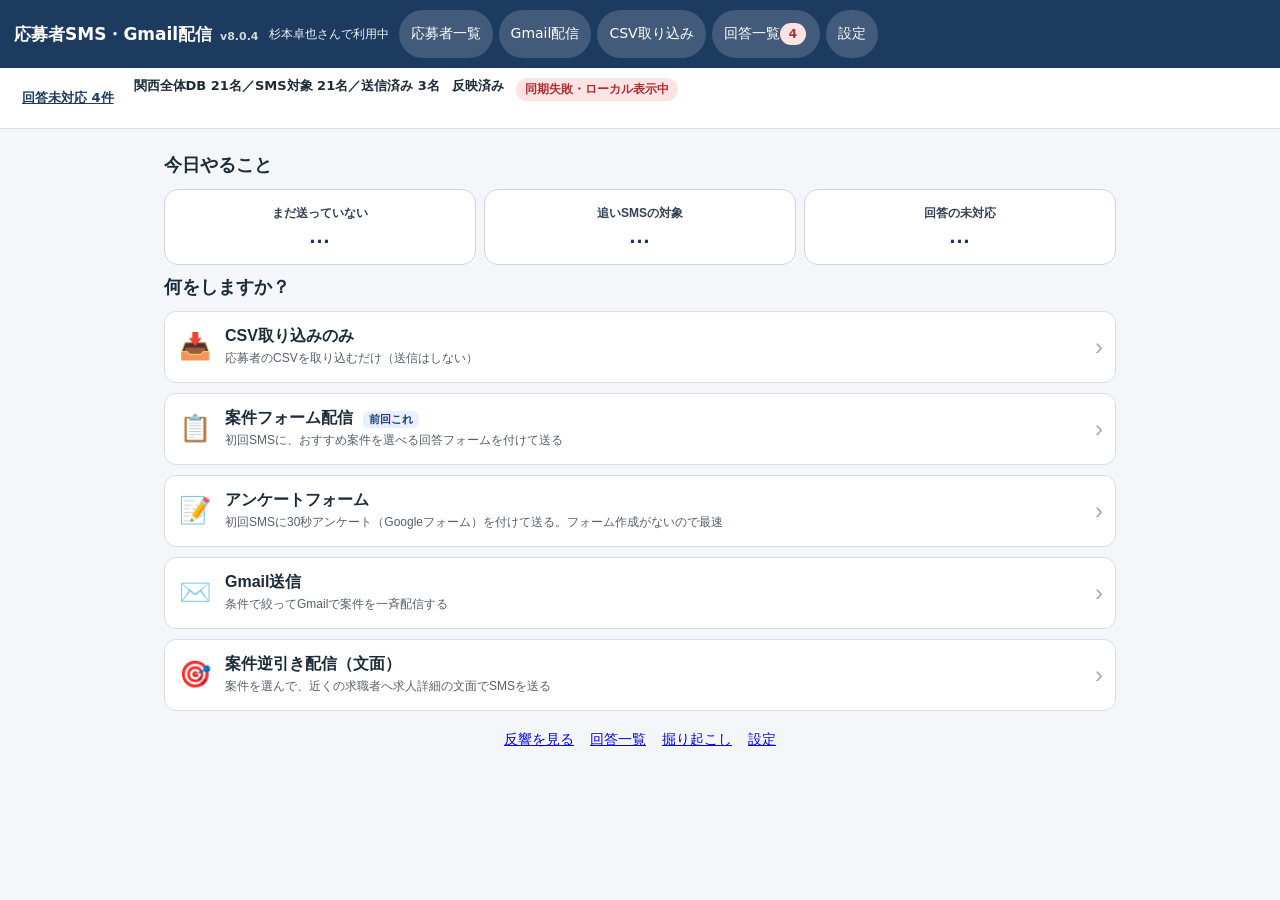
==== commit 26e9ef1d: "8.0.4: 取り込みで住所から市区町村を読み取る・時差つきの日時を日本時間に直す - CSVに「市区町村」の列が無く住所が1つの列 (全文) のとき、市区町村が空のまま入っていた (2026-11-" ====
--- a/index.html
+++ b/index.html
@@ -14596,7 +14596,7 @@
     };
   }
 })();
-window.APP_VERSION_LABEL = "v8.0.3";
+window.APP_VERSION_LABEL = "v8.0.4";
 try { r621PaintVersion_(); } catch(e) {}
 </script>
 
@@ -15196,7 +15196,11 @@
  8. ピックアップを待たせない (8.0.2) … (2026-11-28 ユーザー指示「長いかな読み込み？」「smsは150名リスト出しといて」)
                        関西全体は約7,800名 (名簿8ページ)。ピックアップは全員分の名簿がそろうまで待っていた。
                        京都・奈良の人だけを別に取りに行き、そろった時点でピックアップと150名の一覧を出す。
-                       全員分の名簿は 4ページ同時に取りに行く (これまでは 2〜3ページずつ) */
+                       全員分の名簿は 4ページ同時に取りに行く (これまでは 2〜3ページずつ)
+ 9. 取り込みの直し (8.0.4) … (2026-11-28 ユーザー指示「京都府の後の住所ない」「これ治して」)
+                       CSVに「市区町村」の列が無く、住所が1つの列 (全文) のとき、市区町村が空のまま入っていた。
+                       住所から市区町村を読み取って入れる (関西5府県は国交省の位置表の市区町村名と照合。ほかは形で読む)。
+                       時差つきの日時 (末尾が Z や +00:00) は日本時間に直してから取り込む */
 (function(){try{
   var LSG=function(k,d){try{var v=localStorage.getItem(k);return v?JSON.parse(v):d}catch(e){return d}};
   var LSS=function(k,v){try{localStorage.setItem(k,JSON.stringify(v))}catch(e){}};
@@ -16003,6 +16007,90 @@
     }catch(e){}
   };
 
+  /* ---- 9. 取り込み: 住所から市区町村を読み取る・時差つきの日時を日本時間に直す ---- */
+  var IMP_PREFS=[];try{IMP_PREFS=KANSAI.concat(KANTO)}catch(e){}
+  var muniNames={};
+  var muniMatch=function(pref,m){ /* m: 府県を除いた住所 (空白なし)。返り値 {name: 正式な市区町村名, used: 住所の先頭から何文字ぶんか} */
+    try{
+      var T=window._r639Towns,cities=T&&T[pref];
+      if(cities){
+        var names=muniNames[pref]||(muniNames[pref]=Object.keys(cities).sort(function(a,b){return b.length-a.length}));
+        for(var i=0;i<names.length;i++){
+          var n=names[i];if(m.indexOf(n)===0)return {name:n,used:n.length};
+          var n2=n.replace(/^.+?郡/,"");if(n2!==n&&m.indexOf(n2)===0)return {name:n,used:n2.length}; /* 郡を省いて書いた住所 */
+        }
+      }
+      /* 位置表に無い府県 (和歌山・関東) や、表に当たらなかった住所は、形で読む */
+      var r=m.match(/^([^市]{1,5}郡[^市町村]{1,6}[町村])/)||m.match(/^([^市]{1,6}市[^市区町村]{1,5}区)/)||m.match(/^(.{1,7}?市)/)||m.match(/^(.{1,6}?区)/)||m.match(/^(.{1,7}?[町村])/);
+      return r?{name:r[1],used:r[1].length}:null;
+    }catch(e){return null}
+  };
+  var splitAddress=function(address,prefHint){ /* 住所 → {pref, muni, rest}。読み取れなければ null */
+    try{
+      var clean=String(address||"").normalize("NFKC").replace(/^\s*〒?\s*\d{3}-?\d{4}\s*/,"").trim();
+      if(!clean)return null;
+      var m=clean.replace(/[\s　]+/g,""),pref="",used=0;
+      for(var i=0;i<IMP_PREFS.length;i++){if(m.indexOf(IMP_PREFS[i])===0){pref=IMP_PREFS[i];used=pref.length;break}}
+      if(!pref){if(prefHint&&IMP_PREFS.indexOf(prefHint)>=0)pref=prefHint;else return null}
+      var hit=muniMatch(pref,m.slice(used));if(!hit||!hit.name)return null;
+      used+=hit.used;
+      /* 残り (町名・番地・建物名) は、元の空白を残したまま切り出す */
+      var k=0,pos=0;for(;pos<clean.length&&k<used;pos++){if(!/[\s　]/.test(clean.charAt(pos)))k++}
+      return {pref:pref,muni:hit.name,rest:clean.slice(pos).trim()};
+    }catch(e){return null}
+  };
+  var tzToJst=function(v){ /* 「2026-11-24T04:36:00Z」のような時差つきの日時 → 日本時間の「2026-11-24 13:36」 */
+    try{
+      if(typeof v!=="string"||v.length<17||v.length>40)return v;
+      var m=/^\s*(\d{4})[-\/](\d{1,2})[-\/](\d{1,2})[T ](\d{1,2}):(\d{2})(?::(\d{2})(?:\.\d+)?)?\s*(Z|[+-]\d{2}:?\d{2})\s*$/i.exec(v);if(!m)return v;
+      var off=0;if(!/^z$/i.test(m[7])){var o=/^([+-])(\d{2}):?(\d{2})$/.exec(m[7]);off=(o[1]==="-"?-1:1)*(Number(o[2])*60+Number(o[3]))}
+      var t=Date.UTC(+m[1],+m[2]-1,+m[3],+m[4],+m[5],+(m[6]||0))-off*60000+JST;if(!isFinite(t))return v;
+      var d=new Date(t),p2=function(n){return ("0"+n).slice(-2)};
+      return d.getUTCFullYear()+"-"+p2(d.getUTCMonth()+1)+"-"+p2(d.getUTCDate())+" "+p2(d.getUTCHours())+":"+p2(d.getUTCMinutes());
+    }catch(e){return v}
+  };
+  var fixMapped=function(mapped){
+    try{
+      var n=0;
+      (mapped||[]).forEach(function(o){
+        if(!o||String(o.municipality||"").trim()||!o.address)return;
+        var sp=splitAddress(o.address,String(o.prefecture||""));if(!sp)return;
+        o.municipality=sp.muni;o._r8pref=sp.pref;o._r8rest=sp.rest;n++;
+      });
+      window._r800ImportFix={muni:n,at:Date.now()};
+    }catch(e){}
+    return mapped;
+  };
+  try{
+    var wrapMap=function(fn){return function(rows){
+      var args=Array.prototype.slice.call(arguments);
+      try{if(Array.isArray(rows))args[0]=rows.map(function(r,i){return (i&&Array.isArray(r))?r.map(tzToJst):r})}catch(e){}
+      return fixMapped(fn.apply(this,args));
+    }};
+    if(typeof mapRows==="function")mapRows=wrapMap(mapRows);
+    if(typeof genericMapRows==="function")genericMapRows=wrapMap(genericMapRows);
+    if(typeof importRowToServer==="function"){
+      var irs0=importRowToServer;
+      importRowToServer=function(r){
+        var out=irs0.apply(this,arguments);
+        try{if(r&&r._r8rest!=null&&out&&out.prefecture===r._r8pref&&out.municipality===r.municipality)out.address_rest=r._r8rest}catch(e){}
+        return out;
+      };
+      if(window.__APP_LOGIC__&&window.__APP_LOGIC__.importRowToServer)window.__APP_LOGIC__.importRowToServer=importRowToServer;
+    }
+    /* 市区町村名の表 (国交省の位置表) を、取り込みの画面を開いた時点・確認を押した時点で読んでおく */
+    var loadTowns=function(){try{return (typeof r639Load_==="function")?r639Load_():Promise.resolve(null)}catch(e){return Promise.resolve(null)}};
+    if(typeof viewImport==="function"){var vi0=viewImport;viewImport=function(){try{loadTowns()}catch(e){}return vi0.apply(this,arguments)}}
+    if(typeof previewImport==="function"){
+      var pv0=previewImport;
+      previewImport=function(){
+        var self=this,args=arguments,go=function(){return pv0.apply(self,args)};
+        if(window._r639Towns)return go();
+        return Promise.race([loadTowns(),new Promise(function(r){setTimeout(r,6000)})]).then(go,go);
+      };
+    }
+  }catch(e){}
+
   /* ---- 画面の切り替えに組み込む ----
      画面の切り替え (hashchange) は、いちばん元の route から「viewHome / viewList」を名前で呼ぶ作りなので、そちらに組み込む */
   var syncBody=function(){try{document.body.classList.toggle("r800list",(location.hash||"").indexOf("#/list")===0&&listOn())}catch(e){}};
@@ -16029,7 +16117,7 @@
       new MutationObserver(function(){if(pend8)return;pend8=true;setTimeout(function(){pend8=false;if(!document.getElementById("r800Bar"))decorateList()},60)}).observe(appEl,{childList:true});
     }
   }catch(e){}
-  window.r800={logSend:logSend,tplInfo:tplInfo,isFollow:isFollow,nearCount:nearCount,scoreOf:scoreOf,counts:function(){return counts},renderStats:renderStats,pickToday:pickToday,matchCases:matchCases,mailWindow:mailWindow,isOwner:isOwner,kn:function(){return KN}};
+  window.r800={logSend:logSend,tplInfo:tplInfo,isFollow:isFollow,nearCount:nearCount,scoreOf:scoreOf,counts:function(){return counts},renderStats:renderStats,pickToday:pickToday,matchCases:matchCases,mailWindow:mailWindow,isOwner:isOwner,kn:function(){return KN},splitAddress:splitAddress,tzToJst:tzToJst};
   try{warm()}catch(e){}
   try{route()}catch(e){} /* 上の組み込みを、いま出ている画面にも反映する */
 }catch(e){try{console.warn("r800",e)}catch(_){}}})();</script>
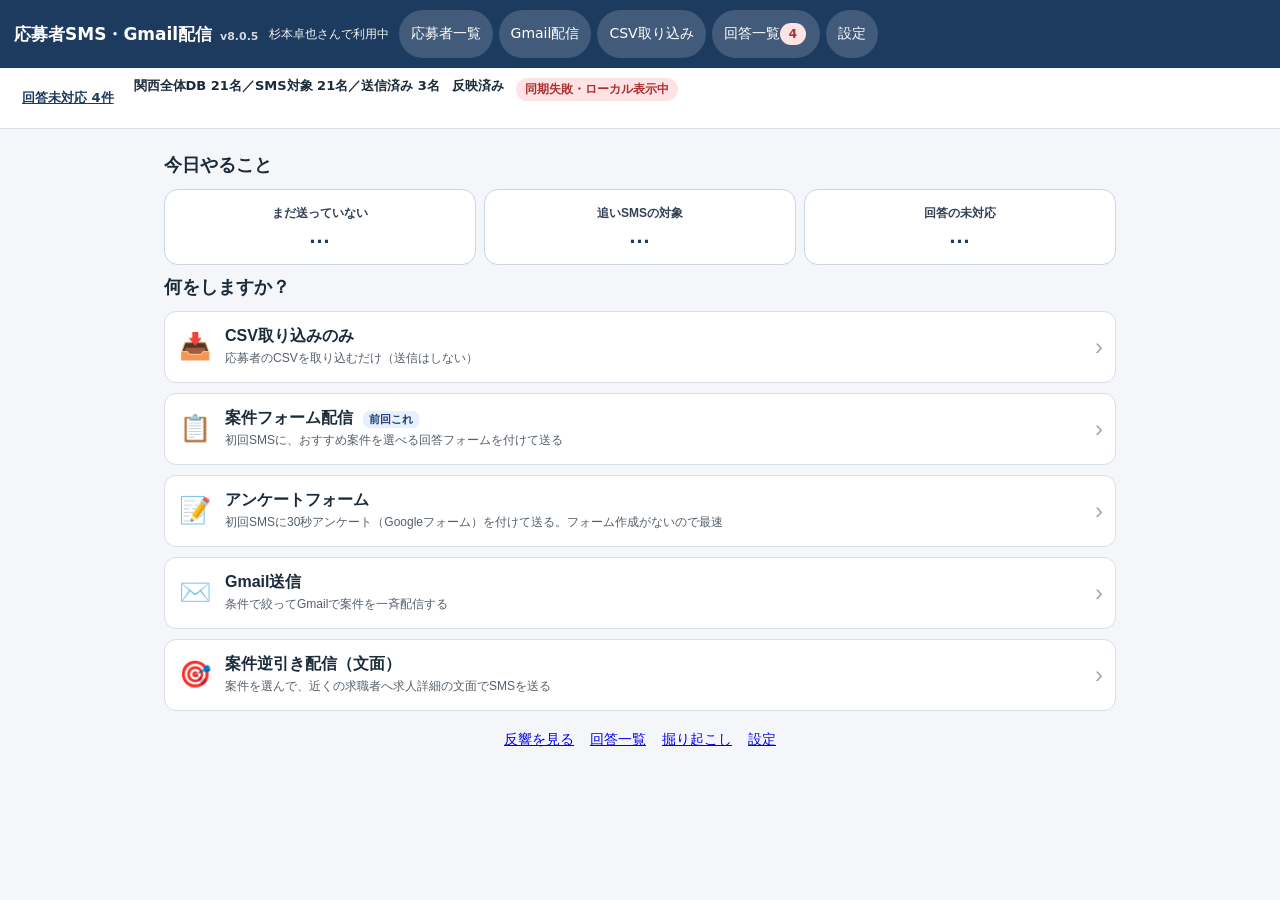
==== commit 68995ae2: "8.0.5: 取り込みを「すでに入っている人を壊さない形」に直す・CSVの緯度経度を使う - 8.0.4 は住所の残りを切り詰めて送っていた。サーバーは「空の市区町村は埋めない・違う住所は上書きする」" ====
--- a/index.html
+++ b/index.html
@@ -14596,7 +14596,7 @@
     };
   }
 })();
-window.APP_VERSION_LABEL = "v8.0.4";
+window.APP_VERSION_LABEL = "v8.0.5";
 try { r621PaintVersion_(); } catch(e) {}
 </script>
 
@@ -15200,7 +15200,13 @@
  9. 取り込みの直し (8.0.4) … (2026-11-28 ユーザー指示「京都府の後の住所ない」「これ治して」)
                        CSVに「市区町村」の列が無く、住所が1つの列 (全文) のとき、市区町村が空のまま入っていた。
                        住所から市区町村を読み取って入れる (関西5府県は国交省の位置表の市区町村名と照合。ほかは形で読む)。
-                       時差つきの日時 (末尾が Z や +00:00) は日本時間に直してから取り込む */
+                       時差つきの日時 (末尾が Z や +00:00) は日本時間に直してから取り込む
+                       (8.0.5) refo.link の CSV は「住所(市区町村)」の列が空で、「緯度」「経度」の列がある。
+                       ・緯度・経度は CSV の値を使う。無い人は住所から位置表で求める
+                       ・住所の残り (address_rest) は、これまでと同じ形 (府県だけ外した形) のまま送る。
+                         すでに入っている人は、サーバーが「空の市区町村は埋めない・違う住所は上書きする」作りなので、
+                         切り詰めた住所を送ると、市区町村が空のまま住所だけ短くなって市区町村が分からなくなる。
+                         サーバー側の入れ直し (tools/muni_fix_server.gs) が済んだら、切り詰めた形に切り替える */
 (function(){try{
   var LSG=function(k,d){try{var v=localStorage.getItem(k);return v?JSON.parse(v):d}catch(e){return d}};
   var LSS=function(k,v){try{localStorage.setItem(k,JSON.stringify(v))}catch(e){}};
@@ -16032,7 +16038,9 @@
       var m=clean.replace(/[\s　]+/g,""),pref="",used=0;
       for(var i=0;i<IMP_PREFS.length;i++){if(m.indexOf(IMP_PREFS[i])===0){pref=IMP_PREFS[i];used=pref.length;break}}
       if(!pref){if(prefHint&&IMP_PREFS.indexOf(prefHint)>=0)pref=prefHint;else return null}
-      var hit=muniMatch(pref,m.slice(used));if(!hit||!hit.name)return null;
+      var body=m.slice(used),dup=/^(.{1,5}郡)\1/.exec(body); /* 「泉北郡泉北郡忠岡町」のように郡が2回書かれた住所 */
+      if(dup){body=body.slice(dup[1].length);used+=dup[1].length}
+      var hit=muniMatch(pref,body);if(!hit||!hit.name)return null;
       used+=hit.used;
       /* 残り (町名・番地・建物名) は、元の空白を残したまま切り出す */
       var k=0,pos=0;for(;pos<clean.length&&k<used;pos++){if(!/[\s　]/.test(clean.charAt(pos)))k++}
@@ -16055,7 +16063,13 @@
       (mapped||[]).forEach(function(o){
         if(!o||String(o.municipality||"").trim()||!o.address)return;
         var sp=splitAddress(o.address,String(o.prefecture||""));if(!sp)return;
-        o.municipality=sp.muni;o._r8pref=sp.pref;o._r8rest=sp.rest;n++;
+        o.municipality=sp.muni;n++;
+        /* 住所の残りは、これまでの取り込みと同じ形にしておく (府県の列があれば府県だけ外す。無ければ全文) */
+        var raw=String(o.address),pf=String(o.prefecture||"");
+        o._r8keep=(pf&&raw.indexOf(pf)===0)?raw.slice(pf.length):raw;
+        if((o.lat==null||o.lat==="")&&typeof r639Geo_==="function"&&window._r639Towns){
+          try{var g=r639Geo_(o.address,sp.pref,sp.muni);if(g&&isFinite(g.lat)&&isFinite(g.lon)){o.lat=Number(g.lat.toFixed(6));o.lon=Number(g.lon.toFixed(6))}}catch(e){}
+        }
       });
       window._r800ImportFix={muni:n,at:Date.now()};
     }catch(e){}
@@ -16065,7 +16079,18 @@
     var wrapMap=function(fn){return function(rows){
       var args=Array.prototype.slice.call(arguments);
       try{if(Array.isArray(rows))args[0]=rows.map(function(r,i){return (i&&Array.isArray(r))?r.map(tzToJst):r})}catch(e){}
-      return fixMapped(fn.apply(this,args));
+      var mapped=fn.apply(this,args);
+      /* CSV の「緯度」「経度」の列をそのまま使う (日本の範囲に入っている値だけ) */
+      try{
+        var head=(rows[0]||[]).map(function(h){return String(h).replace(/^\uFEFF+/,"").trim()}),li=head.indexOf("緯度"),oi=head.indexOf("経度");
+        if(li>=0&&oi>=0&&Array.isArray(mapped)&&mapped.length===rows.length-1){
+          mapped.forEach(function(o,i){
+            var r=rows[i+1]||[],la=Number(String(r[li]==null?"":r[li]).trim()),lo=Number(String(r[oi]==null?"":r[oi]).trim());
+            if(o&&String(r[li]||"").trim()&&isFinite(la)&&isFinite(lo)&&la>20&&la<46&&lo>122&&lo<154){o.lat=Number(la.toFixed(6));o.lon=Number(lo.toFixed(6))}
+          });
+        }
+      }catch(e){}
+      return fixMapped(mapped);
     }};
     if(typeof mapRows==="function")mapRows=wrapMap(mapRows);
     if(typeof genericMapRows==="function")genericMapRows=wrapMap(genericMapRows);
@@ -16073,11 +16098,30 @@
       var irs0=importRowToServer;
       importRowToServer=function(r){
         var out=irs0.apply(this,arguments);
-        try{if(r&&r._r8rest!=null&&out&&out.prefecture===r._r8pref&&out.municipality===r.municipality)out.address_rest=r._r8rest}catch(e){}
+        try{if(r&&r._r8keep!=null&&out)out.address_rest=r._r8keep}catch(e){}
         return out;
       };
       if(window.__APP_LOGIC__&&window.__APP_LOGIC__.importRowToServer)window.__APP_LOGIC__.importRowToServer=importRowToServer;
     }
+    /* 求職者詳細: 住所の残りに府県・市区町村が重ねて入っている人は、表示のときだけ重なりを外す (データは変えない) */
+    var apD=apiCall;
+    apiCall=function(req){
+      var p=apD.apply(this,arguments);
+      if(!req||req.action!=="getApplicant")return p;
+      return p.then(function(res){
+        try{
+          var d=res&&(res.applicant||res);
+          if(d&&typeof d.address_rest==="string"&&d.address_rest){
+            var rest=d.address_rest.replace(/^\s+/,""),pf=String(d.prefecture||""),mu=String(d.municipality||"");
+            if(pf&&rest.indexOf(pf)===0)rest=rest.slice(pf.length);
+            if(mu){var mu2=mu.replace(/^.+?郡/,"");if(rest.indexOf(mu)===0)rest=rest.slice(mu.length);else if(mu2!==mu&&rest.indexOf(mu2)===0)rest=rest.slice(mu2.length)}
+            d.address_rest=rest;
+          }
+        }catch(e){}
+        return res;
+      });
+    };
+    if(window.__APP_LOGIC__&&window.__APP_LOGIC__.apiCall)window.__APP_LOGIC__.apiCall=apiCall;
     /* 市区町村名の表 (国交省の位置表) を、取り込みの画面を開いた時点・確認を押した時点で読んでおく */
     var loadTowns=function(){try{return (typeof r639Load_==="function")?r639Load_():Promise.resolve(null)}catch(e){return Promise.resolve(null)}};
     if(typeof viewImport==="function"){var vi0=viewImport;viewImport=function(){try{loadTowns()}catch(e){}return vi0.apply(this,arguments)}}
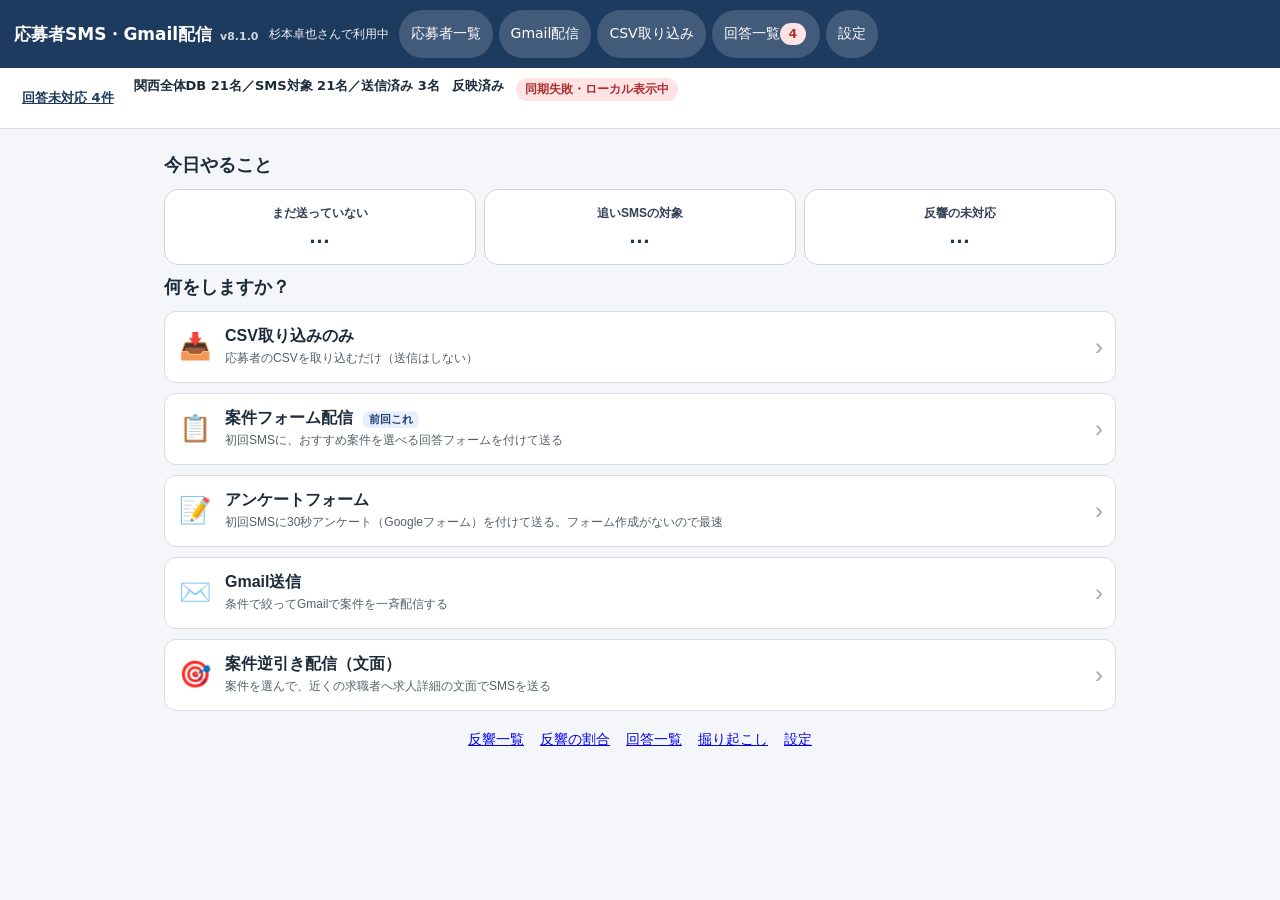
==== commit 7ff1af2b: "8.1.0: 反響一覧 (#/hankyo) を追加。反響が来た人を新しい順に並べ、その場で電話・SMS・対応状況の変更ができる Co-Authored-By: Claude Fable 5.2 <n" ====
--- a/index.html
+++ b/index.html
@@ -467,7 +467,9 @@
 function areaPrefCounts(area){return aggMemo("prefCounts:"+area,()=>{const byPref={};let total=0;nonTestApplicants().forEach(a=>{if(a.area!==area)return;total++;byPref[a.prefecture]=(byPref[a.prefecture]||0)+1});return {total,byPref}})}
 function areaMunis(area){return aggMemo("munis:"+area,()=>[...new Set(nonTestApplicants().filter(a=>a.area===area).map(a=>a.municipality))])}
 </script>
-<script id="r800early">/* 8.0.1 起動を速く: 同じ内容の問い合わせが同時に出たら、1回にまとめる (読み取りだけ・返事が来るまでの間だけ)。
+<script id="r800early">/* 開いたときの行き先を覚えておく (反響一覧などを直接開いたとき、途中で一覧に書き換えられても戻せるように) */
+try{window._r800Hash0=String(location.hash||"")}catch(e){}
+/* 8.0.1 起動を速く: 同じ内容の問い合わせが同時に出たら、1回にまとめる (読み取りだけ・返事が来るまでの間だけ)。
    起動時は「接続確認」が4回、「回答の読み込み」「送信待ちの確認」が2回ずつ同時に出ていた。
    書き込みが1つでも通ったら、まとめるのをやめて取り直す (書き込み前の古い返事を使わない)。 */
 (function(){try{
@@ -14596,7 +14598,7 @@
     };
   }
 })();
-window.APP_VERSION_LABEL = "v8.0.5";
+window.APP_VERSION_LABEL = "v8.1.0";
 try { r621PaintVersion_(); } catch(e) {}
 </script>
 
@@ -15174,6 +15176,37 @@
 .r800tag.pick{background:#dbeafe;color:#1e40af}
 .r800mailNote{border:1.5px solid #2563eb;background:#eff6ff}
 .r800mailNote p{margin:6px 0 8px;font-size:13px;line-height:1.6}
+
+/* 反響一覧 (#/hankyo) */
+.r800hkks{display:flex;gap:8px;margin:0 0 10px}
+.r800hkk{flex:1;min-width:0;border:1px solid #cbd5e1;border-radius:14px;background:#fff;padding:8px 4px;text-align:center}
+.r800hkk span{display:block;font-size:12px;font-weight:700;color:#475569}
+.r800hkk b{font-size:22px;font-weight:800;color:#1e3a5f;line-height:1.2}
+.r800hkk b small{font-size:12px;margin-left:1px}
+.r800hkk.hot{border-color:#f59e0b;background:#fffbeb}
+.r800hkk.hot b{color:#b45309}
+.r800hkw{display:flex;align-items:center;justify-content:space-between;gap:8px;margin:0 0 10px}
+.r800hkw .tabs{margin:0}
+.r800hkr{min-height:40px;padding:0 14px;border-radius:10px;white-space:nowrap}
+.r800hk{border-left:5px solid #f59e0b}
+.r800hk.st-in_progress{border-left-color:#2563eb}
+.r800hk.st-handled{border-left-color:#cbd5e1;opacity:.85}
+.r800hkh{display:flex;justify-content:space-between;gap:8px;align-items:flex-start}
+.r800hkn{font-size:17px}
+.r800hks{display:block;font-size:12.5px;color:#475569;margin-top:2px}
+.r800hkt{text-align:right;white-space:nowrap}
+.r800hkt b{display:block;font-size:14px;color:#b45309}
+.r800hkt span{font-size:11.5px;color:#64748b}
+.r800hk.st-handled .r800hkt b{color:#64748b}
+.r800hkb{display:flex;flex-wrap:wrap;gap:4px;margin:8px 0 6px}
+.r800hkl{display:flex;gap:8px;font-size:13.5px;padding:3px 0;border-top:1px dashed #e2e8f0}
+.r800hkl span{flex:0 0 6.5em;color:#64748b}
+.r800hkl b{flex:1;min-width:0;font-weight:600;word-break:break-word}
+.r800hkf{margin:6px 0 0;padding:8px 10px;background:#f8fafc;border-radius:10px;font-size:13.5px;white-space:pre-wrap;word-break:break-word}
+.r800hka{margin-top:10px;flex-wrap:wrap}
+.r800hka button{min-height:44px;flex:1 1 auto}
+.r800hkm{width:100%;min-height:46px}
+.r800hkold{background:#fee2e2;color:#b91c1c;border-color:#fecaca}
 </style>
 <script id="r800">/* 8.0 (2026-11-28 ユーザー指示「12345」「入れた方がいいやつとか入れといて 軽さは維持で UXを徹底強化 バージョン8.0に」)
  このファイルは index.html の <script id="r800"> と同じ内容 (tools/build_r800.py で差し込む)。
@@ -15657,6 +15690,155 @@
   };
   window.r800Reload=function(){try{loadAllResp(true);try{r616WarmRoster_(true)}catch(e){}renderStats()}catch(e){}};
 
+  /* ---- 7. 反響一覧 (#/hankyo): 回答が来た人を新しい順に並べ、その場で電話・対応状況の変更ができる ---- */
+  var HK={tab:LSG("r800hkTab","open"),who:LSG("r800hkWho","all"),n:40,sync:0,busy:false,err:""};
+  var isHankyo=function(){return (location.hash||"").indexOf("#/hankyo")===0};
+  var hkAgo=function(v){
+    var t=Date.parse(v);if(!isFinite(t))return "";
+    var m=Math.floor((Date.now()-t)/60000);
+    if(m<1)return "たった今";if(m<60)return m+"分前";
+    var h=Math.floor(m/60);if(h<24)return h+"時間前";
+    var d=Math.floor(h/24);if(d<31)return d+"日前";
+    return String(v).slice(0,10);
+  };
+  var hkWhen=function(v){
+    try{var d=new Date(v);if(isNaN(d.getTime()))return "";var f=function(n){return (n<10?"0":"")+n};return (d.getMonth()+1)+"/"+d.getDate()+" "+f(d.getHours())+":"+f(d.getMinutes())}catch(e){return ""}
+  };
+  var hkDay=function(v){try{var d=new Date(v);if(isNaN(d.getTime()))return "";return d.getFullYear()+"-"+(d.getMonth()+1)+"-"+d.getDate()}catch(e){return ""}};
+  var hkSt=function(r){try{return respStatus(r)}catch(e){return r&&r.handled?"handled":"unhandled"}};
+  var hkMine=function(r){
+    try{var em=currentOpEmail(),nm=currentOpName();return (!!em&&r.sender===em)||(!!nm&&r.sender_name===nm)}catch(e){return false}
+  };
+  var hkPerson=function(id){
+    var a=null;
+    try{a=(typeof r6161FindApplicant_==="function")?r6161FindApplicant_(id):null}catch(e){}
+    if(!a){try{a=applicants.find(function(x){return x.id===id})||null}catch(e){}}
+    return a;
+  };
+  var hkCaseName=function(id){
+    try{var c=(typeof CASES!=="undefined"?CASES:[]).find(function(x){return String(x.id)===String(id)});if(c)return String(c.facility||c.facility_name||c.title||c.name||id)+(c.municipality?"（"+c.municipality+"）":"")}catch(e){}
+    return String(id);
+  };
+  var hkPhoneWish=function(r){
+    var out=[];
+    try{
+      if(r.phone_anytime)out.push("いつでも");
+      if(r.phone_dates&&r.phone_dates.length)out.push(r.phone_dates.join("・"));
+      if(r.phone_bands&&r.phone_bands.length)out.push(r.phone_bands.join("・"));
+      if(!out.length&&r.phone_consult)out.push(r.phone_consult);
+      if(!out.length&&r.phone_date_hint)out.push(r.phone_date_hint);
+    }catch(e){}
+    return out.join(" ／ ");
+  };
+  var hkSync=function(force){
+    try{
+      if(!CONFIG.API_URL||typeof syncResponsesFromServer!=="function"||HK.busy)return;
+      if(!force&&Date.now()-HK.sync<45000)return;
+      HK.busy=true;HK.err="";HK.sync=Date.now();
+      syncResponsesFromServer().then(function(){HK.busy=false;if(isHankyo())renderHankyo(true)},function(e){HK.busy=false;HK.err="読み込みに失敗しました";if(isHankyo())renderHankyo(true)});
+    }catch(e){HK.busy=false}
+  };
+  window.r800HkTab=function(t){HK.tab=t;HK.n=40;LSS("r800hkTab",t);renderHankyo(true)};
+  window.r800HkWho=function(w){HK.who=w;HK.n=40;LSS("r800hkWho",w);renderHankyo(true)};
+  window.r800HkMore=function(){HK.n+=40;renderHankyo(true)};
+  window.r800HkReload=function(){hkSync(true);renderHankyo(true)};
+  window.r800HkSet=function(id,st){try{setResponseStatus(id,st)}catch(e){}};
+  window.r800HkOpen=function(id){
+    try{
+      if(!applicants.find(function(x){return x.id===id})){var a=hkPerson(id);if(a)applicants.push(a)}
+      if(!applicants.find(function(x){return x.id===id})){try{showToast("応募者データを読み込み中です。少し待ってからもう一度お試しください","warn")}catch(e){}try{r616WarmRoster_(false)}catch(e){}return}
+      openDetail(id);
+    }catch(e){}
+  };
+  var hkSmsBody=function(a){
+    var nm="";try{nm=smsRecipientName(a&&a.name)}catch(e){nm=String(a&&a.name||"")}
+    var op="";try{op=String(currentOpName()||"").replace(/\s+/g,"")}catch(e){}
+    return (nm?nm+"様\n":"")+"ご回答ありがとうございます。株式会社ファーストスタッフィングの"+(op||"担当")+"です。\nお仕事の詳細をお電話でご案内したいのですが、ご都合の良いお時間を教えていただけますでしょうか。";
+  };
+  var hkPhone=function(id,el,done){ /* 電話番号が手元に無い人は、取りに行ってから進む */
+    var a=hkPerson(id),ph=String(a&&a.phone||"").replace(/[^0-9+]/g,"");
+    if(/\d{9,}/.test(ph))return done(ph,a);
+    if(!(window._r6ServerMode&&typeof apiCall==="function")){try{showToast("電話番号が未登録です","warn")}catch(e){}return}
+    if(el){if(el.getAttribute("data-r8busy"))return;el.setAttribute("data-r8busy","1")}
+    apiCall({action:"getApplicant",applicant_id:id}).then(function(res){
+      if(el)el.removeAttribute("data-r8busy");
+      var det=(res&&(res.applicant||res))||{},p2=String(det.phone||"").replace(/[^0-9+]/g,"");
+      if(!/\d{9,}/.test(p2)){try{showToast("電話番号が未登録です","warn")}catch(e){}return}
+      var b=hkPerson(id);try{if(b)b.phone=String(det.phone||"")}catch(e){}
+      done(p2,b||{name:det.name||""});
+    },function(){if(el)el.removeAttribute("data-r8busy");try{showToast("電話番号を取得できませんでした。もう一度お試しください","warn")}catch(e){}});
+  };
+  window.r800HkCall=function(id,el){try{hkPhone(id,el,function(ph){location.href="tel:"+ph})}catch(e){}};
+  window.r800HkSms=function(id,el){
+    try{
+      hkPhone(id,el,function(ph,a){
+        var href=smsLink(ph,hkSmsBody(a));
+        try{if(window.r659Note&&hkPerson(id))window.r659Note(id,{follow:true,k:"hankyo",t:"反響へのSMS"})}catch(e){}
+        if(typeof r615NavigateSms_==="function")r615NavigateSms_(href);else location.href=href;
+      });
+    }catch(e){}
+  };
+  var hkCard=function(r){
+    var a=hkPerson(r.applicant_id),st=hkSt(r),id=esc8(r.id),aid=esc8(r.applicant_id);
+    var nm=a&&a.name?String(a.name):(r.applicant_name||"");
+    var age=null;try{age=a&&a.birth_date?ageOf(a.birth_date):null}catch(e){}
+    var where=a?[a.prefecture||"",a.municipality||""].join(""):"";
+    var jt=a&&a.job_type?String(a.job_type):"";jt=({kaigo:"介護",kango:"看護"})[jt]||jt;
+    var sub=[age!=null?age+"歳":"",where,jt].filter(Boolean).join("・");
+    var stLabel=st==="handled"?"対応済み":(st==="in_progress"?"対応中":"未対応");
+    var who=st==="in_progress"&&r.status_by?"（"+r.status_by+"）":(st==="handled"&&r.handled_by?"（"+r.handled_by+"）":"");
+    var ch="";try{ch=respChannelLabel(r)}catch(e){}
+    var cases=(r.selected_case_ids&&r.selected_case_ids.length?r.selected_case_ids:(r.selected_cases||[])).slice(0,4).map(hkCaseName);
+    var more=((r.selected_case_ids||[]).length>4)?" ほか"+((r.selected_case_ids||[]).length-4)+"件":"";
+    var line=function(k,v){return v?'<div class="r800hkl"><span>'+k+'</span><b>'+esc8(v)+'</b></div>':""};
+    var exp=[r.experience_band||r.experience||"",r.qualification||""].filter(Boolean).join("／");
+    var btn="";
+    if(st!=="handled"){
+      btn+='<button type="button" class="primary" onclick="r800HkCall(\''+aid+'\',this)">電話する</button>';
+      btn+='<button type="button" class="primary" onclick="r800HkSms(\''+aid+'\',this)">SMSを送る</button>';
+      if(st==="unhandled")btn+='<button type="button" onclick="r800HkSet(\''+id+'\',\'in_progress\')">対応中にする</button>';
+      btn+='<button type="button" onclick="r800HkSet(\''+id+'\',\'handled\')">対応済みにする</button>';
+    }else btn+='<button type="button" onclick="r800HkSet(\''+id+'\',\'unhandled\')">未対応に戻す</button>';
+    btn+='<button type="button" onclick="r800HkOpen(\''+aid+'\')">詳細</button>';
+    return '<article class="card r800hk st-'+st+'" data-resp="'+id+'">'+
+      '<div class="r800hkh"><div><b class="r800hkn">'+esc8(nm||"（名前を読み込み中）")+(nm?" 様":"")+'</b>'+(sub?'<span class="r800hks">'+esc8(sub)+'</span>':'')+'</div>'+
+      '<div class="r800hkt"><b>'+esc8(hkAgo(r.at))+'</b><span>'+esc8(hkWhen(r.at))+'</span></div></div>'+
+      '<div class="r800hkb"><span class="badge '+(st==="unhandled"?"warn":"")+'">'+stLabel+esc8(who)+'</span>'+(st!=="handled"&&isFinite(Date.parse(r.at))&&Date.now()-Date.parse(r.at)>DAY?'<span class="badge r800hkold">'+Math.floor((Date.now()-Date.parse(r.at))/DAY)+'日そのまま</span>':'')+(r.intent?'<span class="badge">'+esc8(r.intent)+'</span>':'')+(ch?'<span class="badge">'+esc8(ch)+'</span>':'')+(r.sender_name?'<span class="badge">送信: '+esc8(r.sender_name)+'</span>':'')+'</div>'+
+      line("気になる案件",cases.join("、")+more)+
+      line("電話の希望",hkPhoneWish(r))+
+      line("見学の希望",r.tour)+line("面談の希望",r.interview)+line("入職できる日",r.start)+
+      line("経験・資格",exp)+line("希望時給",r.desired_rate_band)+
+      (r.free?'<p class="r800hkf">'+esc8(r.free)+'</p>':'')+
+      '<div class="flex r800hka">'+btn+'</div></article>';
+  };
+  var renderHankyo=function(noSync){
+    try{
+      var app=document.getElementById("app");if(!app)return;
+      if(!noSync)hkSync(false);
+      if(window._r6ServerMode&&!rosterReady()){try{r616WarmRoster_(false)}catch(e){}clearTimeout(HK.poll);HK.poll=setTimeout(function(){if(isHankyo()&&rosterReady())renderHankyo(true)},2500)}
+      var all=(state.responses||[]).filter(function(r){return r&&r.id});
+      var base=HK.who==="me"?all.filter(hkMine):all;
+      var cnt={open:0,doing:0,done:0,all:base.length};
+      base.forEach(function(r){var s=hkSt(r);if(s==="handled")cnt.done++;else if(s==="in_progress")cnt.doing++;else cnt.open++});
+      var rows=base.filter(function(r){var s=hkSt(r);return HK.tab==="all"||(HK.tab==="open"&&s==="unhandled")||(HK.tab==="doing"&&s==="in_progress")||(HK.tab==="done"&&s==="handled")});
+      rows.sort(function(x,y){return String(y.at||"").localeCompare(String(x.at||""))});
+      var tabs=[["open","未対応",cnt.open],["doing","対応中",cnt.doing],["done","対応済み",cnt.done],["all","すべて",cnt.all]];
+      var h='<h2>反響一覧</h2>'+
+        '<div class="tabs r800tabs">'+tabs.map(function(t){return '<button type="button" aria-pressed="'+(HK.tab===t[0])+'" onclick="r800HkTab(\''+t[0]+'\')">'+t[1]+' '+num(t[2])+'</button>'}).join("")+'</div>'+
+        '<div class="r800hkw"><div class="tabs">'+[["all","全員の分"],["me","自分が送った分"]].map(function(t){return '<button type="button" aria-pressed="'+(HK.who===t[0])+'" onclick="r800HkWho(\''+t[0]+'\')">'+t[1]+'</button>'}).join("")+'</div>'+
+        '<button type="button" class="r800hkr" onclick="r800HkReload()">'+(HK.busy?"読み込み中…":"更新")+'</button></div>'+
+        (HK.err?'<p class="r800note">'+esc8(HK.err)+'</p>':'')+
+        (HK.tab==="done"||HK.tab==="all"?'<p class="r800note">対応済みは最近の100件までを表示します。</p>':'');
+      if(!rows.length)h+='<div class="card"><p>'+(HK.busy&&!all.length?"読み込み中です…":"該当する反響はありません。")+'</p></div>';
+      else{
+        h+=rows.slice(0,HK.n).map(hkCard).join("");
+        if(rows.length>HK.n)h+='<p><button type="button" class="r800hkm" onclick="r800HkMore()">さらに表示（残り'+num(rows.length-HK.n)+'件）</button></p>';
+      }
+      h+='<p><a href="#/">← 目次へ</a></p>';
+      var y=window.scrollY||0;app.innerHTML=h;if(noSync){try{window.scrollTo(0,y)}catch(e){}}
+    }catch(e){try{console.warn("r800 hankyo",e)}catch(_){}}
+  };
+
   /* ---- ホーム: 今日やること + 反響への入口 ---- */
   var CNTK="r800cnt";
   var homeCounts=function(){ /* 一覧の上のボタンと同じ数え方。名簿が届く前は、前回の数を出しておく */
@@ -15701,7 +15883,7 @@
       return '<div class="r800home"><h2 class="r633h">今日やること</h2><div class="r800todos">'+
         tile("まだ送っていない",hc.unsent,"名","r800View('unsent')")+
         tile("追いSMSの対象",hc.follow,"名","r800View('follow')",hc.follow?"hot":"")+
-        tile("回答の未対応",open,"件","location.hash='#/responses'",open?"hot":"")+'</div>'+
+        tile("反響の未対応",open,"件","location.hash='#/hankyo'",open?"hot":"")+'</div>'+
         (hc.stale?'<p class="r800note">人数は前回開いたときのものです。最新の名簿を読み込み中…</p>':'')+'</div>';
     }catch(e){return ""}
   };
@@ -15712,7 +15894,7 @@
         var h=menu0.apply(this,arguments);
         try{
           h=pickHtml()+todoHtml()+h;homeTries=0;homeWatch();
-          h=h.replace('<a href="#/responses">回答一覧</a>','<a href="#/stats">反響を見る</a><a href="#/responses">回答一覧</a>');
+          h=h.replace('<a href="#/responses">回答一覧</a>','<a href="#/hankyo">反響一覧</a><a href="#/stats">反響の割合</a><a href="#/responses">回答一覧</a>');
         }catch(e){}
         return h;
       };
@@ -16142,6 +16324,7 @@
     var vh0=viewHome;
     viewHome=function(){
       if(isStats()){syncBody();try{var bb=document.getElementById("bulkBar");if(bb)bb.style.display="none"}catch(e){}return renderStats()}
+      if(isHankyo()){syncBody();try{var bh=document.getElementById("bulkBar");if(bh)bh.style.display="none"}catch(e){}return renderHankyo()}
       return vh0.apply(this,arguments);
     };
     var vl0=viewList;
@@ -16161,8 +16344,9 @@
       new MutationObserver(function(){if(pend8)return;pend8=true;setTimeout(function(){pend8=false;if(!document.getElementById("r800Bar"))decorateList()},60)}).observe(appEl,{childList:true});
     }
   }catch(e){}
-  window.r800={logSend:logSend,tplInfo:tplInfo,isFollow:isFollow,nearCount:nearCount,scoreOf:scoreOf,counts:function(){return counts},renderStats:renderStats,pickToday:pickToday,matchCases:matchCases,mailWindow:mailWindow,isOwner:isOwner,kn:function(){return KN},splitAddress:splitAddress,tzToJst:tzToJst};
+  window.r800={logSend:logSend,tplInfo:tplInfo,isFollow:isFollow,nearCount:nearCount,scoreOf:scoreOf,counts:function(){return counts},renderStats:renderStats,renderHankyo:renderHankyo,pickToday:pickToday,matchCases:matchCases,mailWindow:mailWindow,isOwner:isOwner,kn:function(){return KN},splitAddress:splitAddress,tzToJst:tzToJst};
   try{warm()}catch(e){}
+  try{var h0=String(window._r800Hash0||"");if((h0.indexOf("#/hankyo")===0||h0.indexOf("#/stats")===0)&&(location.hash||"")!==h0)history.replaceState(null,"",h0)}catch(e){}
   try{route()}catch(e){} /* 上の組み込みを、いま出ている画面にも反映する */
 }catch(e){try{console.warn("r800",e)}catch(_){}}})();</script>
 </body></html>
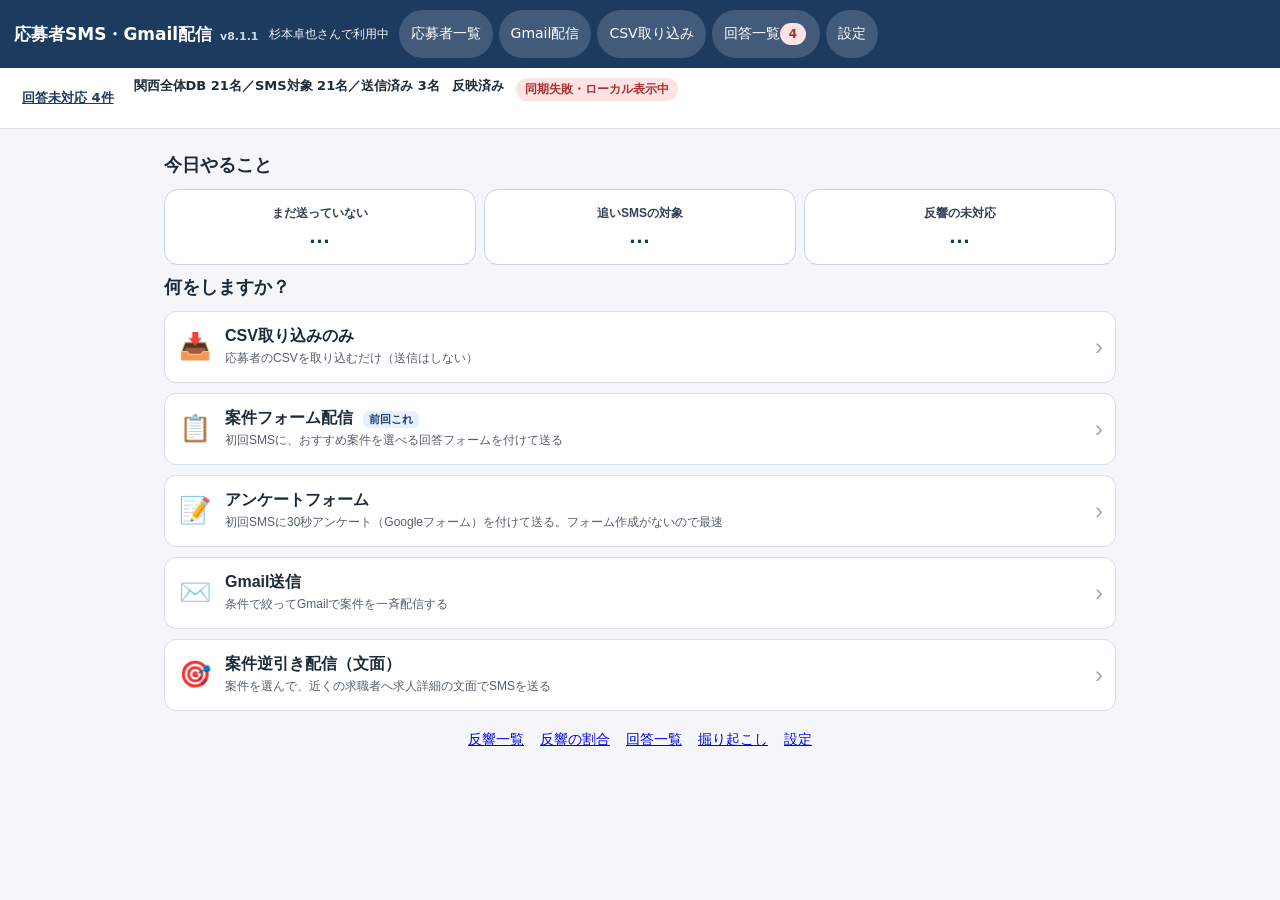
==== commit eb24b00d: "8.1.1: 反響一覧のSMSを反響の中身に合わせる・接続前の見本データが残る不具合を直す - SMS文面: 選んだ案件へのお礼、電話の希望日時に合わせた予告 (希望が無ければ都合を聞く) - 反響一" ====
--- a/index.html
+++ b/index.html
@@ -14598,7 +14598,7 @@
     };
   }
 })();
-window.APP_VERSION_LABEL = "v8.1.0";
+window.APP_VERSION_LABEL = "v8.1.1";
 try { r621PaintVersion_(); } catch(e) {}
 </script>
 
@@ -15704,7 +15704,6 @@
   var hkWhen=function(v){
     try{var d=new Date(v);if(isNaN(d.getTime()))return "";var f=function(n){return (n<10?"0":"")+n};return (d.getMonth()+1)+"/"+d.getDate()+" "+f(d.getHours())+":"+f(d.getMinutes())}catch(e){return ""}
   };
-  var hkDay=function(v){try{var d=new Date(v);if(isNaN(d.getTime()))return "";return d.getFullYear()+"-"+(d.getMonth()+1)+"-"+d.getDate()}catch(e){return ""}};
   var hkSt=function(r){try{return respStatus(r)}catch(e){return r&&r.handled?"handled":"unhandled"}};
   var hkMine=function(r){
     try{var em=currentOpEmail(),nm=currentOpName();return (!!em&&r.sender===em)||(!!nm&&r.sender_name===nm)}catch(e){return false}
@@ -15723,8 +15722,8 @@
     var out=[];
     try{
       if(r.phone_anytime)out.push("いつでも");
-      if(r.phone_dates&&r.phone_dates.length)out.push(r.phone_dates.join("・"));
-      if(r.phone_bands&&r.phone_bands.length)out.push(r.phone_bands.join("・"));
+      if(r.phone_dates&&r.phone_dates.length)out.push(r.phone_dates.map(hkDateLabel).join("・"));
+      var bs=hkBands(r);if(bs.length)out.push(bs.join("・"));
       if(!out.length&&r.phone_consult)out.push(r.phone_consult);
       if(!out.length&&r.phone_date_hint)out.push(r.phone_date_hint);
     }catch(e){}
@@ -15733,9 +15732,12 @@
   var hkSync=function(force){
     try{
       if(!CONFIG.API_URL||typeof syncResponsesFromServer!=="function"||HK.busy)return;
-      if(!force&&Date.now()-HK.sync<45000)return;
+      /* サーバーにつながる前に読むと、端末に残っている見本の回答と混ざる。つながってから読む */
+      if(!window._r6ServerMode){clearTimeout(HK.wait);HK.wait=setTimeout(function(){if(isHankyo())renderHankyo()},700);return}
+      if(!force&&HK.ok&&Date.now()-HK.sync<45000)return;
       HK.busy=true;HK.err="";HK.sync=Date.now();
-      syncResponsesFromServer().then(function(){HK.busy=false;if(isHankyo())renderHankyo(true)},function(e){HK.busy=false;HK.err="読み込みに失敗しました";if(isHankyo())renderHankyo(true)});
+      var fin=function(res){HK.busy=false;if(res&&res.ok)HK.ok=true;else HK.err="反響を読み込めませんでした。「更新」を押してください";if(isHankyo())renderHankyo(true)};
+      syncResponsesFromServer().then(fin,function(){fin(null)});
     }catch(e){HK.busy=false}
   };
   window.r800HkTab=function(t){HK.tab=t;HK.n=40;LSS("r800hkTab",t);renderHankyo(true)};
@@ -15750,10 +15752,38 @@
       openDetail(id);
     }catch(e){}
   };
-  var hkSmsBody=function(a){
+  var HKBAND={morning:"午前（9〜12時）",daytime:"昼（12〜15時）",evening:"夕方（15〜18時）",night:"夜（18〜21時）"};
+  var hkBands=function(r){try{return (r.phone_bands||[]).map(function(b){return HKBAND[b]||String(b)}).filter(Boolean)}catch(e){return []}};
+  var hkDateLabel=function(v){
+    var m=/^(\d{4})-(\d{1,2})-(\d{1,2})/.exec(String(v||""));if(!m)return String(v||"");
+    var d=new Date(Number(m[1]),Number(m[2])-1,Number(m[3]));
+    return Number(m[2])+"/"+Number(m[3])+"（"+"日月火水木金土".charAt(d.getDay())+"）";
+  };
+  var hkNextDate=function(r){ /* 電話の希望日のうち、今日以降でいちばん近い日 */
+    try{var td=today();var ds=(r.phone_dates||[]).map(function(x){return String(x).slice(0,10)}).filter(function(x){return /^\d{4}-\d{2}-\d{2}$/.test(x)&&x>=td}).sort();return ds[0]||""}catch(e){return ""}
+  };
+  var hkFacility=function(id){
+    try{var c=(typeof CASES!=="undefined"?CASES:[]).find(function(x){return String(x.id)===String(id)});if(!c)return "";var p=null;try{p=publicCaseItem(c)}catch(e){}return String((p&&p.facility)||c.facility||"")}catch(e){return ""}
+  };
+  /* 反響の中身に合わせた文面: 選んだ案件へのお礼 + 電話の希望に合わせた予告 (希望が無ければ都合を聞く) */
+  var hkSmsBody=function(a,r){
+    r=r||{};
     var nm="";try{nm=smsRecipientName(a&&a.name)}catch(e){nm=String(a&&a.name||"")}
     var op="";try{op=String(currentOpName()||"").replace(/\s+/g,"")}catch(e){}
-    return (nm?nm+"様\n":"")+"ご回答ありがとうございます。株式会社ファーストスタッフィングの"+(op||"担当")+"です。\nお仕事の詳細をお電話でご案内したいのですが、ご都合の良いお時間を教えていただけますでしょうか。";
+    var ids=(r.selected_case_ids&&r.selected_case_ids.length)?r.selected_case_ids:[],fac="";
+    for(var i=0;i<ids.length&&!fac;i++)fac=hkFacility(ids[i]);
+    var L=[];
+    if(nm)L.push(nm+"様");
+    L.push("株式会社ファーストスタッフィングの"+(op||"担当")+"です。");
+    if(fac)L.push("「"+fac+"」"+(ids.length>1?"などの求人":"の求人")+"にご興味をお持ちいただき、ありがとうございます。");
+    else if(r.intent==="見学希望")L.push("見学のご希望をいただき、ありがとうございます。");
+    else L.push("ご回答いただき、ありがとうございます。");
+    var d=hkNextDate(r),bands=hkBands(r),when=(d?hkDateLabel(d):"")+(bands.length?(d?"の":"")+bands.join("・"):"");
+    var topic=r.intent==="見学希望"?"見学の日程について、":"お仕事の詳細について、";
+    if(when)L.push(topic+"ご希望の"+when+"にお電話いたします。ご都合が変わりましたら、このSMSにご返信ください。");
+    else if(r.phone_anytime)L.push(topic+"のちほどお電話いたします。ご都合の悪い時間帯がありましたら、このSMSにご返信ください。");
+    else L.push(topic+"お電話でご案内したいので、ご都合の良い日時をこのSMSにご返信いただけますでしょうか。");
+    return L.join("\n");
   };
   var hkPhone=function(id,el,done){ /* 電話番号が手元に無い人は、取りに行ってから進む */
     var a=hkPerson(id),ph=String(a&&a.phone||"").replace(/[^0-9+]/g,"");
@@ -15769,10 +15799,11 @@
     },function(){if(el)el.removeAttribute("data-r8busy");try{showToast("電話番号を取得できませんでした。もう一度お試しください","warn")}catch(e){}});
   };
   window.r800HkCall=function(id,el){try{hkPhone(id,el,function(ph){location.href="tel:"+ph})}catch(e){}};
-  window.r800HkSms=function(id,el){
+  window.r800HkSms=function(id,el,rid){
     try{
+      var r=null;try{r=(state.responses||[]).find(function(x){return x.id===rid})||null}catch(e){}
       hkPhone(id,el,function(ph,a){
-        var href=smsLink(ph,hkSmsBody(a));
+        var href=smsLink(ph,hkSmsBody(a,r));
         try{if(window.r659Note&&hkPerson(id))window.r659Note(id,{follow:true,k:"hankyo",t:"反響へのSMS"})}catch(e){}
         if(typeof r615NavigateSms_==="function")r615NavigateSms_(href);else location.href=href;
       });
@@ -15795,7 +15826,7 @@
     var btn="";
     if(st!=="handled"){
       btn+='<button type="button" class="primary" onclick="r800HkCall(\''+aid+'\',this)">電話する</button>';
-      btn+='<button type="button" class="primary" onclick="r800HkSms(\''+aid+'\',this)">SMSを送る</button>';
+      btn+='<button type="button" class="primary" onclick="r800HkSms(\''+aid+'\',this,\''+id+'\')">SMSを送る</button>';
       if(st==="unhandled")btn+='<button type="button" onclick="r800HkSet(\''+id+'\',\'in_progress\')">対応中にする</button>';
       btn+='<button type="button" onclick="r800HkSet(\''+id+'\',\'handled\')">対応済みにする</button>';
     }else btn+='<button type="button" onclick="r800HkSet(\''+id+'\',\'unhandled\')">未対応に戻す</button>';
@@ -15816,7 +15847,9 @@
       var app=document.getElementById("app");if(!app)return;
       if(!noSync)hkSync(false);
       if(window._r6ServerMode&&!rosterReady()){try{r616WarmRoster_(false)}catch(e){}clearTimeout(HK.poll);HK.poll=setTimeout(function(){if(isHankyo()&&rosterReady())renderHankyo(true)},2500)}
-      var all=(state.responses||[]).filter(function(r){return r&&r.id});
+      var srv=false;try{srv=!localMode()}catch(e){}
+      var ready=!srv||HK.ok; /* 本番では、サーバーから読めるまで何も出さない (見本の回答を本物のように見せない) */
+      var all=ready?(state.responses||[]).filter(function(r){return r&&r.id}):[];
       var base=HK.who==="me"?all.filter(hkMine):all;
       var cnt={open:0,doing:0,done:0,all:base.length};
       base.forEach(function(r){var s=hkSt(r);if(s==="handled")cnt.done++;else if(s==="in_progress")cnt.doing++;else cnt.open++});
@@ -15829,7 +15862,7 @@
         '<button type="button" class="r800hkr" onclick="r800HkReload()">'+(HK.busy?"読み込み中…":"更新")+'</button></div>'+
         (HK.err?'<p class="r800note">'+esc8(HK.err)+'</p>':'')+
         (HK.tab==="done"||HK.tab==="all"?'<p class="r800note">対応済みは最近の100件までを表示します。</p>':'');
-      if(!rows.length)h+='<div class="card"><p>'+(HK.busy&&!all.length?"読み込み中です…":"該当する反響はありません。")+'</p></div>';
+      if(!rows.length)h+='<div class="card"><p>'+(!ready?(HK.err?"読み込めませんでした。":"読み込み中です…"):"該当する反響はありません。")+'</p></div>';
       else{
         h+=rows.slice(0,HK.n).map(hkCard).join("");
         if(rows.length>HK.n)h+='<p><button type="button" class="r800hkm" onclick="r800HkMore()">さらに表示（残り'+num(rows.length-HK.n)+'件）</button></p>';
@@ -16344,7 +16377,22 @@
       new MutationObserver(function(){if(pend8)return;pend8=true;setTimeout(function(){pend8=false;if(!document.getElementById("r800Bar"))decorateList()},60)}).observe(appEl,{childList:true});
     }
   }catch(e){}
-  window.r800={logSend:logSend,tplInfo:tplInfo,isFollow:isFollow,nearCount:nearCount,scoreOf:scoreOf,counts:function(){return counts},renderStats:renderStats,renderHankyo:renderHankyo,pickToday:pickToday,matchCases:matchCases,mailWindow:mailWindow,isOwner:isOwner,kn:function(){return KN},splitAddress:splitAddress,tzToJst:tzToJst};
+  /* 回答一覧・掘り起こしを直接開いたとき、サーバーにつながる前の見本データのまま残っていた。つながったら描き直す */
+  try{
+    var bw={k:"",n:0},bwKey=function(){var rs=window._respSync;return (window._r6ServerMode?"1":"0")+"|"+(rs&&rs.ok?rs.at:"")};
+    bw.k=bwKey();
+    var bwTm=setInterval(function(){
+      try{
+        if(++bw.n>240){clearInterval(bwTm);return}
+        var k=bwKey();if(k===bw.k)return;bw.k=k;
+        var h=location.hash||"";if(h.indexOf("#/dig")!==0&&h.indexOf("#/responses")!==0)return;
+        var d=document.getElementById("dlg");if(d&&d.open)return;
+        var ae=document.activeElement;if(ae&&/^(INPUT|TEXTAREA|SELECT)$/.test(ae.tagName))return;
+        route();
+      }catch(e){}
+    },500);
+  }catch(e){}
+  window.r800={hkSmsBody:hkSmsBody,logSend:logSend,tplInfo:tplInfo,isFollow:isFollow,nearCount:nearCount,scoreOf:scoreOf,counts:function(){return counts},renderStats:renderStats,renderHankyo:renderHankyo,pickToday:pickToday,matchCases:matchCases,mailWindow:mailWindow,isOwner:isOwner,kn:function(){return KN},splitAddress:splitAddress,tzToJst:tzToJst};
   try{warm()}catch(e){}
   try{var h0=String(window._r800Hash0||"");if((h0.indexOf("#/hankyo")===0||h0.indexOf("#/stats")===0)&&(location.hash||"")!==h0)history.replaceState(null,"",h0)}catch(e){}
   try{route()}catch(e){} /* 上の組み込みを、いま出ている画面にも反映する */
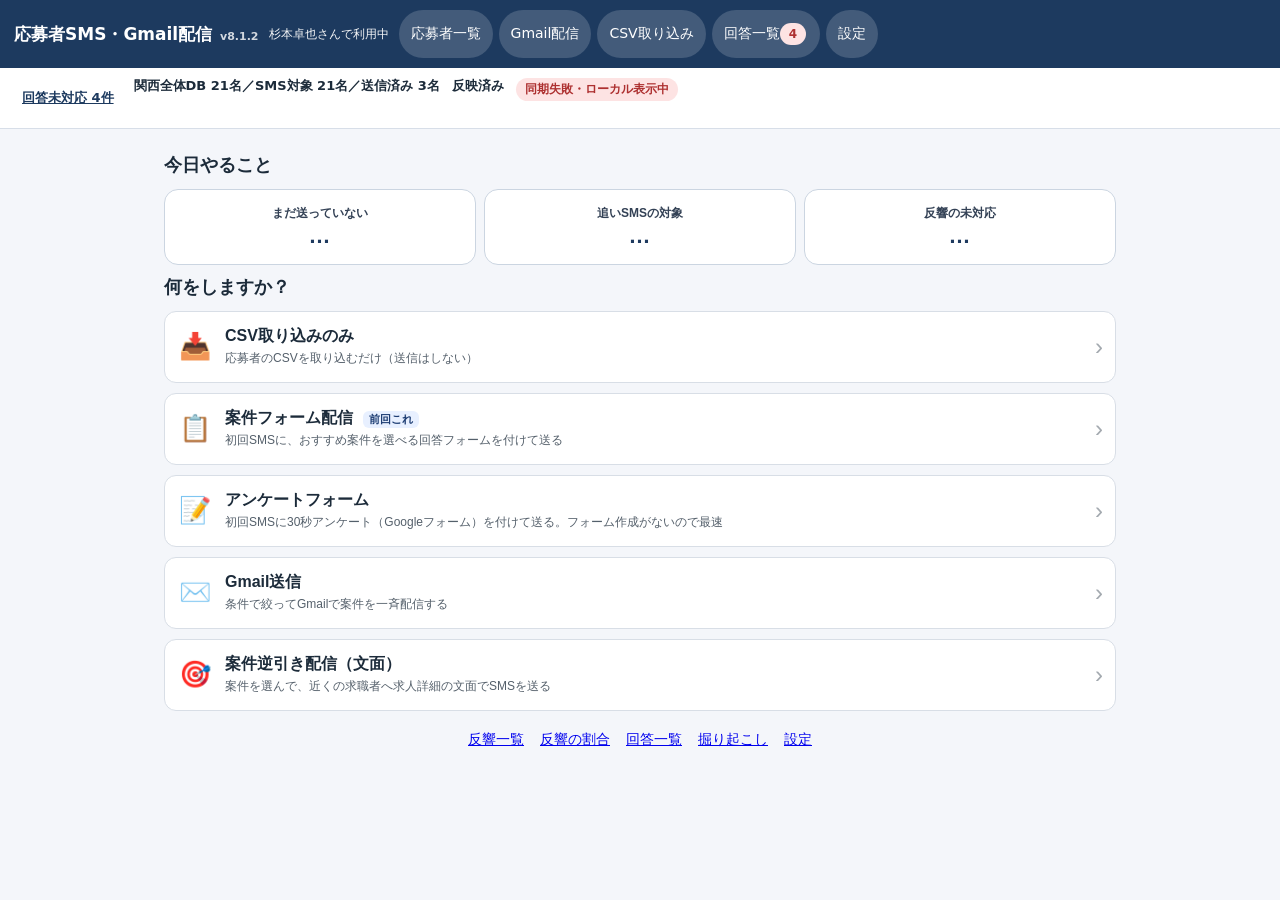
==== commit 1c16373d: "8.1.2: 反響一覧で電話・SMSを押したら「対応中」に移す・テストを追加 - 対応中のカードに「未対応に戻す」を追加 - tools/v8test/hankyo.js: 反響一覧のテスト13件 -" ====
--- a/index.html
+++ b/index.html
@@ -14598,7 +14598,7 @@
     };
   }
 })();
-window.APP_VERSION_LABEL = "v8.1.1";
+window.APP_VERSION_LABEL = "v8.1.2";
 try { r621PaintVersion_(); } catch(e) {}
 </script>
 
@@ -15798,7 +15798,21 @@
       done(p2,b||{name:det.name||""});
     },function(){if(el)el.removeAttribute("data-r8busy");try{showToast("電話番号を取得できませんでした。もう一度お試しください","warn")}catch(e){}});
   };
-  window.r800HkCall=function(id,el){try{hkPhone(id,el,function(ph){location.href="tel:"+ph})}catch(e){}};
+  /* 電話・SMSを押したら、未対応の人は「対応中」に移す (手を付けた人と、まだの人を分けて取りこぼさない) */
+  var hkTouch=function(rid){
+    try{
+      if(!rid)return;
+      setTimeout(function(){
+        try{
+          var r=(state.responses||[]).find(function(x){return x.id===rid});
+          if(!r||hkSt(r)!=="unhandled")return;
+          setResponseStatus(rid,"in_progress");
+          try{showToast("「対応中」に移しました")}catch(e){}
+        }catch(e){}
+      },600);
+    }catch(e){}
+  };
+  window.r800HkCall=function(id,el,rid){try{hkPhone(id,el,function(ph){location.href="tel:"+ph;hkTouch(rid)})}catch(e){}};
   window.r800HkSms=function(id,el,rid){
     try{
       var r=null;try{r=(state.responses||[]).find(function(x){return x.id===rid})||null}catch(e){}
@@ -15806,6 +15820,7 @@
         var href=smsLink(ph,hkSmsBody(a,r));
         try{if(window.r659Note&&hkPerson(id))window.r659Note(id,{follow:true,k:"hankyo",t:"反響へのSMS"})}catch(e){}
         if(typeof r615NavigateSms_==="function")r615NavigateSms_(href);else location.href=href;
+        hkTouch(rid);
       });
     }catch(e){}
   };
@@ -15825,9 +15840,10 @@
     var exp=[r.experience_band||r.experience||"",r.qualification||""].filter(Boolean).join("／");
     var btn="";
     if(st!=="handled"){
-      btn+='<button type="button" class="primary" onclick="r800HkCall(\''+aid+'\',this)">電話する</button>';
+      btn+='<button type="button" class="primary" onclick="r800HkCall(\''+aid+'\',this,\''+id+'\')">電話する</button>';
       btn+='<button type="button" class="primary" onclick="r800HkSms(\''+aid+'\',this,\''+id+'\')">SMSを送る</button>';
       if(st==="unhandled")btn+='<button type="button" onclick="r800HkSet(\''+id+'\',\'in_progress\')">対応中にする</button>';
+      else btn+='<button type="button" onclick="r800HkSet(\''+id+'\',\'unhandled\')">未対応に戻す</button>';
       btn+='<button type="button" onclick="r800HkSet(\''+id+'\',\'handled\')">対応済みにする</button>';
     }else btn+='<button type="button" onclick="r800HkSet(\''+id+'\',\'unhandled\')">未対応に戻す</button>';
     btn+='<button type="button" onclick="r800HkOpen(\''+aid+'\')">詳細</button>';
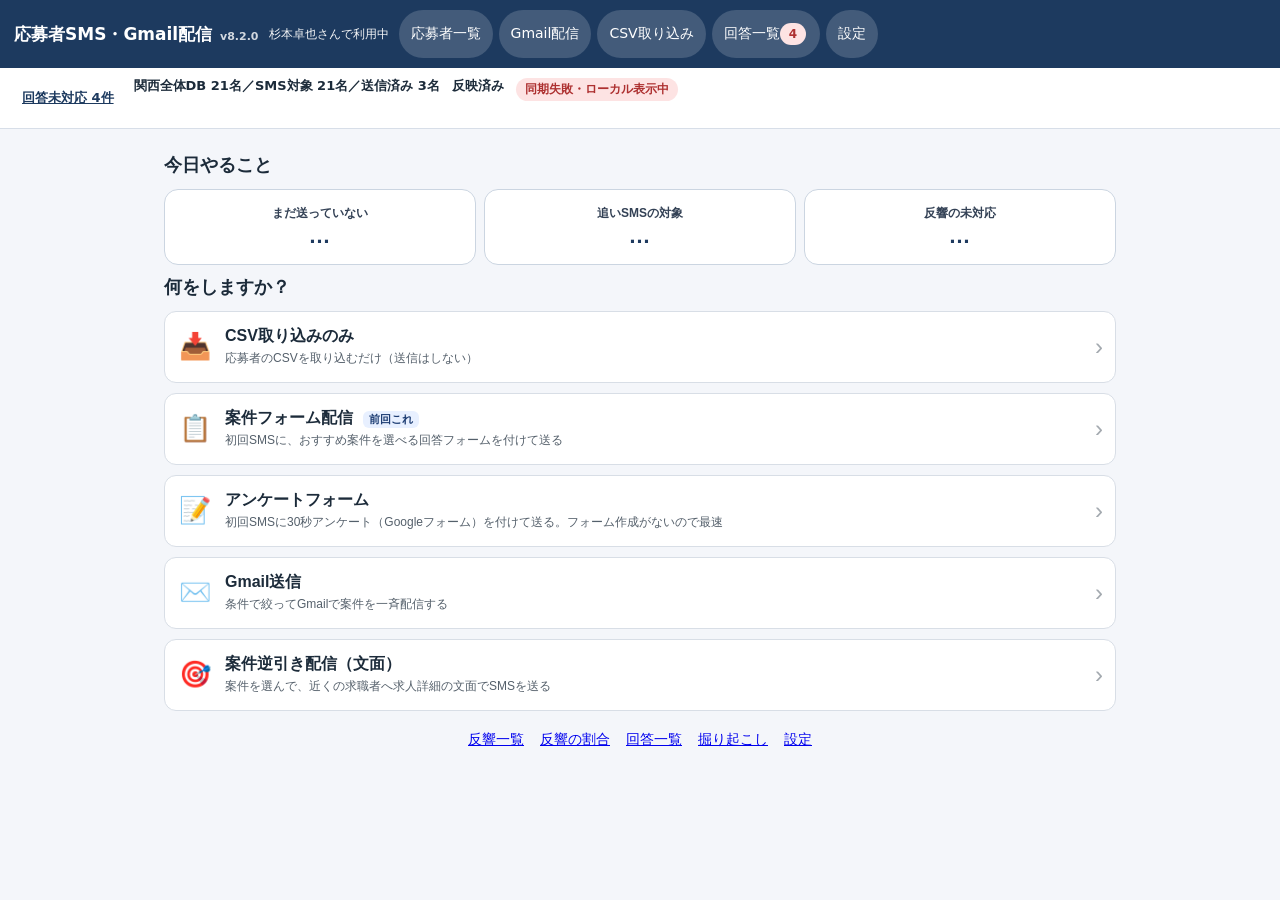
==== commit 8bfaa553: "8.2.0: 反響一覧を電話の約束順に・ホームに止まっている反響・再登録者を「まだ送っていない」に - 反響一覧: 約束の時間を過ぎた人 → 今日の約束 → 約束なし → 明日以降 の順。カードに約束" ====
--- a/index.html
+++ b/index.html
@@ -14598,7 +14598,7 @@
     };
   }
 })();
-window.APP_VERSION_LABEL = "v8.1.2";
+window.APP_VERSION_LABEL = "v8.2.0";
 try { r621PaintVersion_(); } catch(e) {}
 </script>
 
@@ -14815,6 +14815,7 @@
       openSmsDirect615=function(id){
         id=String(id||"");var self=this,args=arguments,a=findA(id);
         var when=sentRecently(a);
+        try{if(when&&window.r800&&window.r800.isRe&&window.r800.isRe(a))when=""}catch(e){} /* 再登録の人は、確認なしでもう一度送れる */
         if(when&&!(okOnce[id]&&Date.now()-okOnce[id]<120000)){
           window._r659Resend=function(){okOnce[id]=Date.now();try{closeModal()}catch(e){}openSmsDirect615.apply(self,args)};
           try{
@@ -14845,7 +14846,7 @@
     try{
       if(!id)return;
       var a=findA(id);
-      if(a&&a.sms_sent)return;
+      if(a&&a.sms_sent&&!r659Re(a))return;
       if(isNg(id,a))return;
       if(/^sms:/i.test(String(href||""))&&a&&a.phone){
         var m=/^sms:([^?&;]*)/i.exec(String(href));var d=m?digits(decodeURIComponent(m[1])):"";
@@ -14885,7 +14886,7 @@
     try{
       var p=pend[id]||{};delete pend[id];delete armed[id];save();
       var a=findA(id);
-      if(a&&a.sms_sent&&!p.follow)return;
+      if(a&&a.sms_sent&&!p.follow&&!r659Re(a))return;
       try{if(window.r800&&window.r800.logSend)window.r800.logSend(id,p)}catch(e){}
       window._r800Quiet=true;
       try{
@@ -14903,7 +14904,7 @@
       Object.keys(pend).forEach(function(k){
         var p=pend[k];
         if(!p||Date.now()-p.at>30*60000){delete pend[k];delete armed[k];return}
-        var a=findA(k);if(a&&a.sms_sent&&!p.follow){delete pend[k];delete armed[k];return}
+        var a=findA(k);if(a&&a.sms_sent&&!p.follow&&!r659Re(a)){delete pend[k];delete armed[k];return}
         if(p.left)ids.push(k);
       });
       save();
@@ -14944,6 +14945,7 @@
     setTimeout(showBar,3000);
   }catch(e){}
   /* 追いSMSなど、別の入口から開いたSMSも同じ流れに乗せる */
+  var r659Re=function(a){try{return !!(window.r800&&window.r800.isRe&&window.r800.isRe(a))}catch(e){return false}}; /* 再登録の人 (送信済みでも、もう一度送って記録する) */
   window.r659Note=function(id,info){try{if(!id)return;var a=findA(id);if(isNg(id,a))return;var p={at:Date.now(),name:a?(a.name||""):"",left:false};if(info)Object.keys(info).forEach(function(k){p[k]=info[k]});pend[id]=p;save()}catch(e){}};
 
   /* 5 */
@@ -15207,6 +15209,15 @@
 .r800hka button{min-height:44px;flex:1 1 auto}
 .r800hkm{width:100%;min-height:46px}
 .r800hkold{background:#fee2e2;color:#b91c1c;border-color:#fecaca}
+.r800hkd{margin:2px 0 6px;padding:7px 10px;border-radius:10px;background:#f1f5f9;color:#334155;font-size:13.5px;font-weight:700}
+.r800hkd.today{background:#fffbeb;color:#b45309}
+.r800hkd.late{background:#fee2e2;color:#b91c1c}
+.r800hkdue{margin:0 0 10px;font-size:13px;color:#475569}
+.r800hkdue b{color:#b45309}
+.r800hkdue b.late{color:#b91c1c}
+.r800stuck{display:flex;flex-wrap:wrap;gap:4px 12px;align-items:center;width:100%;margin-top:8px;padding:10px 12px;min-height:46px;border-radius:12px;border:1px solid #fecaca;background:#fef2f2;color:#7f1d1d;font-size:13.5px;text-align:left}
+.r800stuck b{color:#b91c1c;font-size:15px}
+.r800stuck i{font-style:normal;margin-left:auto;color:#475569;font-size:12.5px}
 </style>
 <script id="r800">/* 8.0 (2026-11-28 ユーザー指示「12345」「入れた方がいいやつとか入れといて 軽さは維持で UXを徹底強化 バージョン8.0に」)
  このファイルは index.html の <script id="r800"> と同じ内容 (tools/build_r800.py で差し込む)。
@@ -15311,6 +15322,7 @@
       }catch(e){}
       ver++;
       try{if(arguments[1])sentNow[id]=1;else delete sentNow[id]}catch(e){}
+      try{if(arguments[1]){var iso=new Date().toISOString(),td8=today();[applicants.find(function(x){return x.id===id}),(typeof r6161FindApplicant_==="function")?r6161FindApplicant_(id):null].forEach(function(p){if(p){p.sms_last_sent_at=iso;p.last_sms_at=td8}})}}catch(e){}
       return mk0.apply(this,arguments);
     };
     if(window.__APP_LOGIC__&&window.__APP_LOGIC__.markSms)window.__APP_LOGIC__.markSms=markSms;
@@ -15348,6 +15360,13 @@
     var v=stopCalc(a);try{a._r8st={k:k,v:v}}catch(e){}return v;
   };
   var lastSent=function(a){return a?(a.sms_last_sent_at||a.last_sms_at||(a.sms_sent?a.last_contact_at:"")||""):""};
+  var isRe=function(a){ /* 再登録: 前にSMSを送ったあとで、もう一度応募してきた人。「まだ送っていない」に出す */
+    try{
+      if(!a||!a.sms_sent)return false;
+      var ds=daysSince(lastSent(a)),da=daysSince(appliedOf(a));
+      return ds!=null&&da!=null&&da<ds;
+    }catch(e){return false}
+  };
   var FOLLOW_MIN=3,FOLLOW_MAX=30;
   var isFollow=function(a){ /* 追いSMSの対象: 送って3〜30日・回答なし・まだ先へ進んでいない人 */
     try{
@@ -15431,7 +15450,7 @@
         var c={all:list.length,unsent:0,follow:0,full:false},out=[];
         try{c.full=localMode()||(rosterReady()&&applicants===window._r616Roster.items)}catch(e){}
         for(var i=0;i<list.length;i++){
-          var a=list[i],un=!a.sms_sent&&!isStop(a),fo=isFollow(a);
+          var a=list[i],un=(!a.sms_sent||isRe(a))&&!isStop(a),fo=isFollow(a)&&!isRe(a);
           if(un)c.unsent++;if(fo)c.follow++;
           if(v==="unsent"){if(un||(marked[a.id]&&!marked[a.id].follow))out.push(a)}
           else if(v==="follow"){if(fo||(marked[a.id]&&marked[a.id].follow))out.push(a)}
@@ -15464,7 +15483,7 @@
     var sf0=serverFilterForList_;
     serverFilterForList_=function(){
       var f=sf0.apply(this,arguments);
-      try{if(listOn()&&!F.sent){var v=viewOf();if(v==="unsent")f.sms_state="unsent";else if(v==="follow")f.sms_state="sent"}}catch(e){}
+      try{if(listOn()&&!F.sent){var v=viewOf();if(v==="unsent"){if(!rosterReady())f.sms_state="unsent"}else if(v==="follow")f.sms_state="sent"}}catch(e){}
       return f;
     };
   }catch(e){}
@@ -15531,6 +15550,7 @@
         if(d!=null)bits.push('<span class="r800tag'+(d<=3?" hot":"")+'">応募 '+ago(d)+'</span>');
         var n=nearCount(a);if(n>0)bits.push('<span class="r800tag">近くに案件 '+(n>=20?"20件以上":n+"件")+'</span>');
         if(a.sms_sent){var sd=daysSince(lastSent(a));var who=(a._ls&&a._ls.n)?"・"+esc8(a._ls.n):"";if(sd!=null)bits.push('<span class="r800tag sent">送信 '+ago(sd)+who+'</span>')}
+        if(isRe(a))bits.unshift('<span class="r800tag hot">再登録（前回の送信より後に応募）</span>');
         if(respIds()[a.id])bits.push('<span class="r800tag ok">回答あり</span>');
         if(F.r8view==="pick"&&state.mode==="first"){
           var mc=matchCases(a);
@@ -15762,6 +15782,27 @@
   var hkNextDate=function(r){ /* 電話の希望日のうち、今日以降でいちばん近い日 */
     try{var td=today();var ds=(r.phone_dates||[]).map(function(x){return String(x).slice(0,10)}).filter(function(x){return /^\d{4}-\d{2}-\d{2}$/.test(x)&&x>=td}).sort();return ds[0]||""}catch(e){return ""}
   };
+  var HKH={morning:[9,12],daytime:[12,15],evening:[15,18],night:[18,21]};
+  /* 電話の約束: {s,e,day,late,today}。今日以降の希望日があればいちばん近い日、過ぎた日しか無ければいちばん新しい日 */
+  var hkDue=function(r){
+    try{
+      var ds=(r.phone_dates||[]).map(function(x){return String(x).slice(0,10)}).filter(function(x){return /^\d{4}-\d{2}-\d{2}$/.test(x)}).sort();
+      var bs=(r.phone_bands||[]).filter(function(b){return HKH[b]});
+      if(!ds.length)return null; /* 日にちの指定が無い人は、約束としては扱わない */
+      var td=today(),up=ds.filter(function(x){return x>=td})[0],day=up||ds[ds.length-1];
+      var sh=9,eh=21;if(bs.length){sh=24;eh=0;bs.forEach(function(b){sh=Math.min(sh,HKH[b][0]);eh=Math.max(eh,HKH[b][1])})}
+      var p=day.split("-"),s=new Date(Number(p[0]),Number(p[1])-1,Number(p[2]),sh).getTime(),e=new Date(Number(p[0]),Number(p[1])-1,Number(p[2]),eh).getTime();
+      return {s:s,e:e,day:day,late:Date.now()>e,today:day===td,label:hkDateLabel(day)+(bs.length?" "+bs.map(function(b){return HKBAND[b]}).join("・"):"")};
+    }catch(e){return null}
+  };
+  var hkRank=function(r){ /* 並び順: 約束の時間を過ぎた人 → 今日の約束 → 約束なし (新しい順) → 明日以降の約束 */
+    if(hkSt(r)==="handled")return [2,0];
+    var d=hkDue(r);
+    if(!d)return [2,0];
+    if(d.late)return [0,d.s];
+    if(d.today)return [1,d.s];
+    return [3,d.s];
+  };
   var hkFacility=function(id){
     try{var c=(typeof CASES!=="undefined"?CASES:[]).find(function(x){return String(x.id)===String(id)});if(!c)return "";var p=null;try{p=publicCaseItem(c)}catch(e){}return String((p&&p.facility)||c.facility||"")}catch(e){return ""}
   };
@@ -15824,6 +15865,9 @@
       });
     }catch(e){}
   };
+  var hkIdle=function(r){ /* 何日動いていないか: 対応中は「対応中にした日」から、未対応は「反響が来た日」から */
+    try{var t=Date.parse((hkSt(r)==="in_progress"&&r.status_at)?r.status_at:r.at);return isFinite(t)?Math.floor((Date.now()-t)/DAY):0}catch(e){return 0}
+  };
   var hkCard=function(r){
     var a=hkPerson(r.applicant_id),st=hkSt(r),id=esc8(r.id),aid=esc8(r.applicant_id);
     var nm=a&&a.name?String(a.name):(r.applicant_name||"");
@@ -15838,6 +15882,8 @@
     var more=((r.selected_case_ids||[]).length>4)?" ほか"+((r.selected_case_ids||[]).length-4)+"件":"";
     var line=function(k,v){return v?'<div class="r800hkl"><span>'+k+'</span><b>'+esc8(v)+'</b></div>':""};
     var exp=[r.experience_band||r.experience||"",r.qualification||""].filter(Boolean).join("／");
+    var due=st!=="handled"?hkDue(r):null,dueHtml="";
+    if(due)dueHtml='<div class="r800hkd'+(due.late?" late":(due.today?" today":""))+'">'+(due.late?"電話の約束の時間を過ぎています：":(due.today?"今日電話する約束：":"電話の約束："))+esc8(due.label)+'</div>';
     var btn="";
     if(st!=="handled"){
       btn+='<button type="button" class="primary" onclick="r800HkCall(\''+aid+'\',this,\''+id+'\')">電話する</button>';
@@ -15850,7 +15896,8 @@
     return '<article class="card r800hk st-'+st+'" data-resp="'+id+'">'+
       '<div class="r800hkh"><div><b class="r800hkn">'+esc8(nm||"（名前を読み込み中）")+(nm?" 様":"")+'</b>'+(sub?'<span class="r800hks">'+esc8(sub)+'</span>':'')+'</div>'+
       '<div class="r800hkt"><b>'+esc8(hkAgo(r.at))+'</b><span>'+esc8(hkWhen(r.at))+'</span></div></div>'+
-      '<div class="r800hkb"><span class="badge '+(st==="unhandled"?"warn":"")+'">'+stLabel+esc8(who)+'</span>'+(st!=="handled"&&isFinite(Date.parse(r.at))&&Date.now()-Date.parse(r.at)>DAY?'<span class="badge r800hkold">'+Math.floor((Date.now()-Date.parse(r.at))/DAY)+'日そのまま</span>':'')+(r.intent?'<span class="badge">'+esc8(r.intent)+'</span>':'')+(ch?'<span class="badge">'+esc8(ch)+'</span>':'')+(r.sender_name?'<span class="badge">送信: '+esc8(r.sender_name)+'</span>':'')+'</div>'+
+      '<div class="r800hkb"><span class="badge '+(st==="unhandled"?"warn":"")+'">'+stLabel+esc8(who)+'</span>'+(st!=="handled"&&hkIdle(r)>=1?'<span class="badge r800hkold">'+hkIdle(r)+'日そのまま</span>':'')+(r.intent?'<span class="badge">'+esc8(r.intent)+'</span>':'')+(ch?'<span class="badge">'+esc8(ch)+'</span>':'')+(r.sender_name?'<span class="badge">送信: '+esc8(r.sender_name)+'</span>':'')+'</div>'+
+      dueHtml+
       line("気になる案件",cases.join("、")+more)+
       line("電話の希望",hkPhoneWish(r))+
       line("見学の希望",r.tour)+line("面談の希望",r.interview)+line("入職できる日",r.start)+
@@ -15870,13 +15917,16 @@
       var cnt={open:0,doing:0,done:0,all:base.length};
       base.forEach(function(r){var s=hkSt(r);if(s==="handled")cnt.done++;else if(s==="in_progress")cnt.doing++;else cnt.open++});
       var rows=base.filter(function(r){var s=hkSt(r);return HK.tab==="all"||(HK.tab==="open"&&s==="unhandled")||(HK.tab==="doing"&&s==="in_progress")||(HK.tab==="done"&&s==="handled")});
-      rows.sort(function(x,y){return String(y.at||"").localeCompare(String(x.at||""))});
+      var late=0,tdy=0,rk={};
+      rows.forEach(function(r){var k=hkRank(r);rk[r.id]=k;if(k[0]===0)late++;else if(k[0]===1)tdy++});
+      rows.sort(function(x,y){var a=rk[x.id],b=rk[y.id];if(a[0]!==b[0])return a[0]-b[0];if(a[0]!==2&&a[1]!==b[1])return a[1]-b[1];return String(y.at||"").localeCompare(String(x.at||""))});
       var tabs=[["open","未対応",cnt.open],["doing","対応中",cnt.doing],["done","対応済み",cnt.done],["all","すべて",cnt.all]];
       var h='<h2>反響一覧</h2>'+
         '<div class="tabs r800tabs">'+tabs.map(function(t){return '<button type="button" aria-pressed="'+(HK.tab===t[0])+'" onclick="r800HkTab(\''+t[0]+'\')">'+t[1]+' '+num(t[2])+'</button>'}).join("")+'</div>'+
         '<div class="r800hkw"><div class="tabs">'+[["all","全員の分"],["me","自分が送った分"]].map(function(t){return '<button type="button" aria-pressed="'+(HK.who===t[0])+'" onclick="r800HkWho(\''+t[0]+'\')">'+t[1]+'</button>'}).join("")+'</div>'+
         '<button type="button" class="r800hkr" onclick="r800HkReload()">'+(HK.busy?"読み込み中…":"更新")+'</button></div>'+
         (HK.err?'<p class="r800note">'+esc8(HK.err)+'</p>':'')+
+        ((late||tdy)&&HK.tab!=="done"?'<p class="r800hkdue">電話の約束：'+(late?'<b class="late">時間を過ぎた人 '+late+'名</b>':'')+(late&&tdy?'／':'')+(tdy?'<b>今日 '+tdy+'名</b>':'')+'（上から順に並べています）</p>':'')+
         (HK.tab==="done"||HK.tab==="all"?'<p class="r800note">対応済みは最近の100件までを表示します。</p>':'');
       if(!rows.length)h+='<div class="card"><p>'+(!ready?(HK.err?"読み込めませんでした。":"読み込み中です…"):"該当する反響はありません。")+'</p></div>';
       else{
@@ -15897,7 +15947,7 @@
       if(!items&&localMode())items=nonTestApplicants().filter(function(a){return a.area===state.area});
       if(items){
         respIds();var u=0,f=0;
-        items.forEach(function(a){if(!a||a.is_test)return;if(!a.sms_sent){if(!isStop(a))u++}else if(isFollow(a))f++});
+        items.forEach(function(a){if(!a||a.is_test)return;if(!a.sms_sent||isRe(a)){if(!isStop(a))u++}else if(isFollow(a))f++});
         out.unsent=u;out.follow=f;
         if(window._r6ServerMode)LSS(CNTK,{area:state.area,unsent:u,follow:f,day:today()});
       }else{
@@ -15924,6 +15974,17 @@
       },700);
     }catch(e){}
   };
+  var stuckHtml8=function(){ /* 手を付けたまま止まっている反響・過ぎた電話の約束 (サーバーから読めた回答だけで数える) */
+    try{
+      var ok=localMode()||(window._r6ServerMode&&window._respSync&&window._respSync.ok);
+      if(!ok)return "";
+      var stuck=0,late=0;
+      (state.responses||[]).forEach(function(r){if(!r||!r.id)return;var s=hkSt(r);if(s==="handled")return;if(s==="in_progress"&&hkIdle(r)>=2)stuck++;var d=hkDue(r);if(d&&d.late)late++});
+      if(!stuck&&!late)return "";
+      return '<button type="button" class="r800stuck" onclick="r800HkGo(\''+(late?"open":"doing")+'\')">'+(late?'<span>電話の約束を過ぎた反響 <b>'+late+'件</b></span>':'')+(stuck?'<span>対応中のまま2日以上 <b>'+stuck+'件</b></span>':'')+'<i>反響一覧で見る ›</i></button>';
+    }catch(e){return ""}
+  };
+  window.r800HkGo=function(t){try{HK.tab=(t==="doing"?"doing":"open");HK.n=40;LSS("r800hkTab",HK.tab);location.hash="#/hankyo";setTimeout(function(){try{route()}catch(e){}},0)}catch(e){}};
   var todoHtml=function(){
     try{
       var hc=homeCounts(),open=null;
@@ -15933,6 +15994,7 @@
         tile("まだ送っていない",hc.unsent,"名","r800View('unsent')")+
         tile("追いSMSの対象",hc.follow,"名","r800View('follow')",hc.follow?"hot":"")+
         tile("反響の未対応",open,"件","location.hash='#/hankyo'",open?"hot":"")+'</div>'+
+        stuckHtml8()+
         (hc.stale?'<p class="r800note">人数は前回開いたときのものです。最新の名簿を読み込み中…</p>':'')+'</div>';
     }catch(e){return ""}
   };
@@ -16408,7 +16470,7 @@
       }catch(e){}
     },500);
   }catch(e){}
-  window.r800={hkSmsBody:hkSmsBody,logSend:logSend,tplInfo:tplInfo,isFollow:isFollow,nearCount:nearCount,scoreOf:scoreOf,counts:function(){return counts},renderStats:renderStats,renderHankyo:renderHankyo,pickToday:pickToday,matchCases:matchCases,mailWindow:mailWindow,isOwner:isOwner,kn:function(){return KN},splitAddress:splitAddress,tzToJst:tzToJst};
+  window.r800={hkSmsBody:hkSmsBody,isRe:isRe,logSend:logSend,tplInfo:tplInfo,isFollow:isFollow,nearCount:nearCount,scoreOf:scoreOf,counts:function(){return counts},renderStats:renderStats,renderHankyo:renderHankyo,pickToday:pickToday,matchCases:matchCases,mailWindow:mailWindow,isOwner:isOwner,kn:function(){return KN},splitAddress:splitAddress,tzToJst:tzToJst};
   try{warm()}catch(e){}
   try{var h0=String(window._r800Hash0||"");if((h0.indexOf("#/hankyo")===0||h0.indexOf("#/stats")===0)&&(location.hash||"")!==h0)history.replaceState(null,"",h0)}catch(e){}
   try{route()}catch(e){} /* 上の組み込みを、いま出ている画面にも反映する */
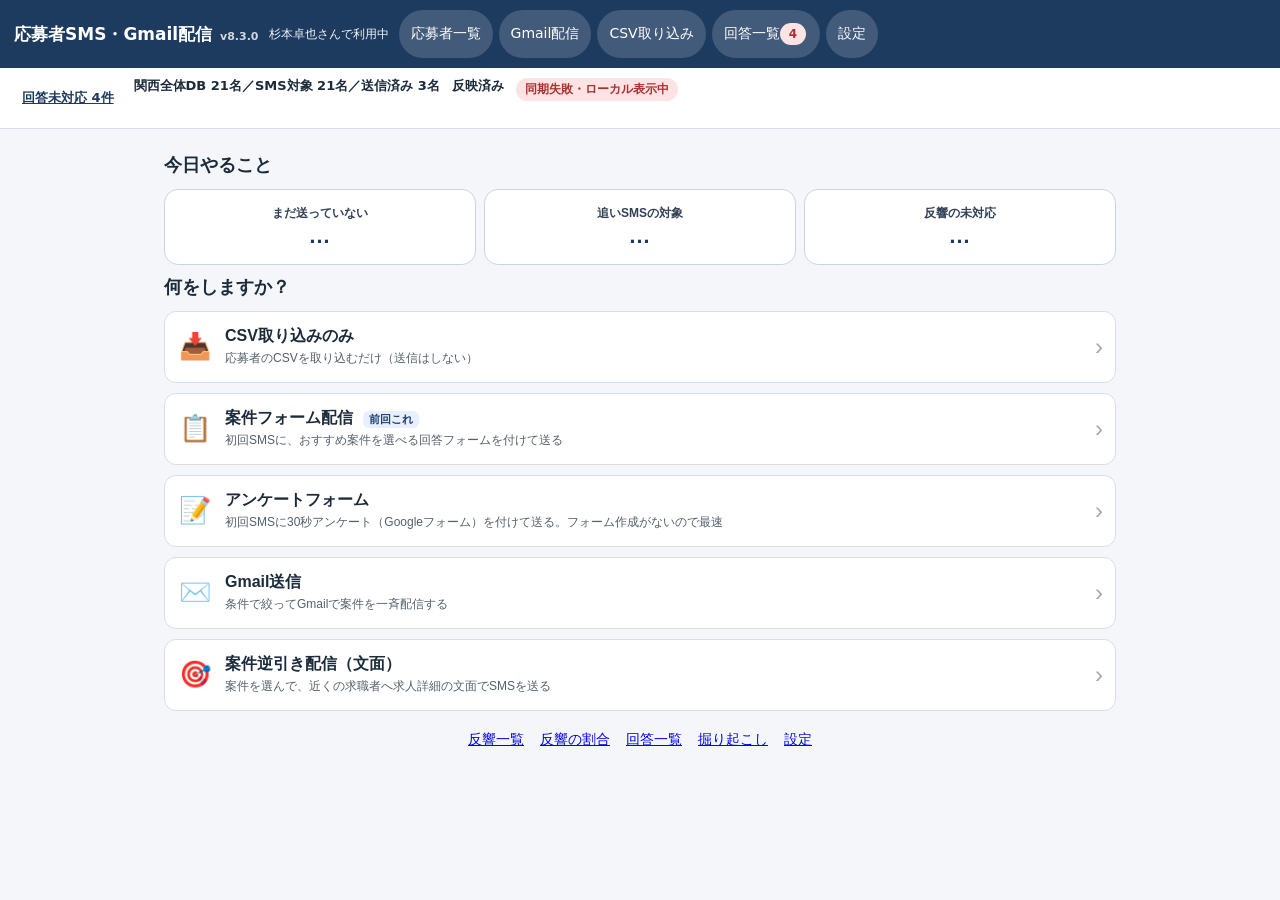
==== commit 16ffcad0: "8.3.0: 名簿を端末に保存して、開き直したときにすぐ一覧を出す - 最新の名簿が届くたびに端末 (IndexedDB) に保存。電話番号・メール・番地は保存しない - 開き直したら前回の名簿ですぐ" ====
--- a/index.html
+++ b/index.html
@@ -14598,7 +14598,7 @@
     };
   }
 })();
-window.APP_VERSION_LABEL = "v8.2.0";
+window.APP_VERSION_LABEL = "v8.3.0";
 try { r621PaintVersion_(); } catch(e) {}
 </script>
 
@@ -15521,6 +15521,7 @@
         (pk?'<button type="button" class="r800pickBtn" aria-pressed="'+(v==="pick")+'" onclick="r800View(\''+(v==="pick"?"":"pick")+'\')"><span>今日のピックアップ（京都・奈良）</span><b>'+num(pk.sms.length)+'<small>人</small></b><em>残り '+num(pickLeft(pk))+'人</em></button>':'')+
         '<div class="r800chips">'+
         chip("","すべて",c.all)+chip("unsent","まだ送っていない",c.unsent)+chip("follow","追いSMSの対象",c.follow,(c.follow?"hot":""))+'</div>';
+      try{if(window._r616Roster&&window._r616Roster.cached)h+='<p class="r800note" id="r800rcNote">前回開いたときの名簿を表示しています。最新に更新中…</p>'}catch(e){}
       if(v==="pick"){
         h+='<p class="r800note">新しいBOの近くに住んでいる人を、BOの取得日が新しい順 → 距離が近い順に選んでいます（登録元は問いません・送信済みかどうかも問いません）。直近'+PICK.recentSmsDays+'日以内にSMSを送った人と、この'+PICK.restDays+'日間にピックアップした人は外しています。</p>';
         if(activeFilters())h+='<p class="r800note warn">ほかの絞り込み（エリア・会社など）が効いているため、一部の人だけを表示しています。</p>';
@@ -15948,7 +15949,7 @@
       if(items){
         respIds();var u=0,f=0;
         items.forEach(function(a){if(!a||a.is_test)return;if(!a.sms_sent||isRe(a)){if(!isStop(a))u++}else if(isFollow(a))f++});
-        out.unsent=u;out.follow=f;
+        out.unsent=u;out.follow=f;try{if(window._r616Roster&&window._r616Roster.cached)out.stale=true}catch(e){}
         if(window._r6ServerMode)LSS(CNTK,{area:state.area,unsent:u,follow:f,day:today()});
       }else{
         var c=LSG(CNTK,null);
@@ -15960,14 +15961,14 @@
   var homeTm=null,homeTries=0;
   var homeWatch=function(){ /* ホームを開いている間に名簿を先に読んでおく (一覧を開いたときに待たない)。名簿と案件がそろったら数字を出す */
     try{
-      if(localMode()||(rosterReady()&&casesReady()))return;
+      if(localMode()||(rosterReady()&&!rosterCached()&&casesReady()))return;
       clearTimeout(homeTm);
       homeTm=setTimeout(function tick(){
         try{
           var h=location.hash||"";if(!(h===""||h==="#"||h==="#/"||h==="#/home"||h.indexOf("#/menu")===0))return;
           var ep=document.querySelector(".r800pick");
           if(ep&&!ep.getAttribute("data-ok")){var ph=pickHtml();if(ph.indexOf('data-ok="1"')>=0||(ep.hidden&&ph.indexOf("hidden")<0))ep.outerHTML=ph}
-          if(rosterReady()&&casesReady()){var el=document.querySelector(".r800home");if(el)el.outerHTML=todoHtml();ep=document.querySelector(".r800pick");if(ep)ep.outerHTML=pickHtml();return}
+          if(rosterReady()&&casesReady()){var el=document.querySelector(".r800home");if(el&&(!rosterCached()||!el.getAttribute("data-c"))){el.outerHTML=todoHtml();if(rosterCached()){var e2=document.querySelector(".r800home");if(e2)e2.setAttribute("data-c","1")}}ep=document.querySelector(".r800pick");if(ep&&!rosterCached())ep.outerHTML=pickHtml();if(!rosterCached())return}
           if(window._r6ServerMode&&!document.hidden&&homeTries%3===0){try{r616WarmRoster_(false)}catch(e){}}
           if(++homeTries<240)homeTm=setTimeout(tick,700);
         }catch(e){}
@@ -16102,6 +16103,7 @@
   };
   var pickSource=function(){ /* ピックアップの元にする名簿: 全員分があればそれ、無ければ京都・奈良だけの名簿 */
     var items=rosterItems();
+    try{if(items&&window._r616Roster&&window._r616Roster.cached)items=null}catch(e){} /* 端末に保存した前回の名簿からは、その日の顔ぶれを決めない */
     if(!items&&knReady())items=KN.items;
     if(!items&&localMode())items=nonTestApplicants().filter(function(a){return a.area===state.area});
     return items||null;
@@ -16455,6 +16457,112 @@
       new MutationObserver(function(){if(pend8)return;pend8=true;setTimeout(function(){pend8=false;if(!document.getElementById("r800Bar"))decorateList()},60)}).observe(appEl,{childList:true});
     }
   }catch(e){}
+  /* ---- 10. 名簿を端末に保存する (8.3): 開き直したとき、前回の名簿ですぐ一覧を出し、裏で最新に差し替える ----
+     ・保存するのは一覧用の項目だけ (電話番号・メール・番地などは保存しない)
+     ・7日使わなければ消す / 設定から消せる
+     ・前回の名簿を出している間に「初回SMS」を押したら、サーバーに送信済みかを聞いてから開く (他の担当との二重送信を防ぐ) */
+  var RC={key:"roster_v1",max:7*DAY,last:null,ovk:"r800sentOv",busy:false};
+  var RC_DROP={phone:1,email:1,address_rest:1,postal_code:1,name_raw:1,hearing_json:1,_serverFetched:1,_r8st:1};
+  var rcDb=function(){return (typeof r618Idb_==="function")?r618Idb_():Promise.reject(new Error("no idb"))};
+  var rcStore=function(){try{return R618_IDB.store}catch(e){return "kv"}};
+  var rcGet=function(k){return rcDb().then(function(db){return new Promise(function(res,rej){try{var rq=db.transaction(rcStore(),"readonly").objectStore(rcStore()).get(k);rq.onsuccess=function(){res(rq.result||null)};rq.onerror=function(){rej(rq.error)}}catch(e){rej(e)}})})};
+  var rcPut=function(k,v){return rcDb().then(function(db){return new Promise(function(res,rej){try{var tx=db.transaction(rcStore(),"readwrite");tx.objectStore(rcStore()).put(v,k);tx.oncomplete=function(){res(true)};tx.onerror=function(){rej(tx.error)};tx.onabort=function(){rej(tx.error)}}catch(e){rej(e)}})})};
+  var rcDel=function(k){return rcDb().then(function(db){return new Promise(function(res){try{var tx=db.transaction(rcStore(),"readwrite");tx.objectStore(rcStore()).delete(k);tx.oncomplete=function(){res(true)};tx.onerror=function(){res(false)}}catch(e){res(false)}})})};
+  var rosterCached=function(){try{return !!(window._r616Roster&&window._r616Roster.cached)}catch(e){return false}};
+  var rcSave=function(R){
+    try{
+      if(!R||R.cached||!R.items||!R.items.length||RC.busy||!window._r6ServerMode)return;
+      RC.busy=true;
+      var items=R.items.map(function(a){var o={};for(var k in a){if(!RC_DROP[k]&&Object.prototype.hasOwnProperty.call(a,k))o[k]=a[k]}return o});
+      var at=Date.now();
+      rcPut(RC.key,{v:1,area:R.area,at:R.at||at,saved:at,total:R.serverTotalAtLand,items:items}).then(function(){
+        RC.busy=false;
+        try{var ov=LSG(RC.ovk,{}),o2={};for(var id in ov){if(ov[id]>(R.at||at))o2[id]=ov[id]}LSS(RC.ovk,o2)}catch(e){} /* 保存した名簿に入っている送信の控えは捨てる */
+      },function(){RC.busy=false});
+    }catch(e){RC.busy=false}
+  };
+  var rcRestore=function(){
+    try{
+      if(!CONFIG.API_URL||window._r616Roster)return;
+      var h=location.hash||"";if(h.indexOf("#/form")===0||h.indexOf("#/optout")===0)return;
+      var st=LSG(SRVK,null);if(!st||!st.on)return; /* 前回サーバーにつながっていた端末だけ */
+      rcGet(RC.key).then(function(rec){
+        try{
+          if(!rec||!Array.isArray(rec.items)||!rec.items.length)return;
+          if(Date.now()-(rec.saved||0)>RC.max){rcDel(RC.key);return}
+          if(rec.area!==state.area||window._r616Roster)return;
+          var ov=LSG(RC.ovk,{}),iso;
+          rec.items.forEach(function(a){if(a&&ov[a.id]&&ov[a.id]>(rec.at||0)){iso=new Date(ov[a.id]).toISOString();a.sms_sent=true;a.sms_last_sent_at=iso;a.last_sms_at=iso.slice(0,10)}});
+          window._r616Roster={area:rec.area,items:rec.items,at:rec.at||rec.saved,serverTotalAtLand:rec.total,cached:true,via:"cache"};
+          ver++;
+          var n=0,tm=setInterval(function(){ /* つながったら、すぐ最新を取りに行き、いまの画面を前回の名簿で出しておく */
+            try{
+              if(++n>120||!rosterCached()){clearInterval(tm);return}
+              if(!window._r6ServerMode)return;
+              clearInterval(tm);
+              try{r616WarmRoster_(true)}catch(e){}
+              var hh=location.hash||"";
+              if(hh.indexOf("#/list")===0){try{if(typeof r617RequestListRepaint_==="function")r617RequestListRepaint_();else route()}catch(e){}}
+            }catch(e){}
+          },250);
+        }catch(e){}
+      },function(){});
+    }catch(e){}
+  };
+  try{ /* 最新の名簿が届くたびに保存する */
+    setInterval(function(){
+      try{var R=window._r616Roster;if(!R||R===RC.last||R.cached||R.area!==state.area)return;RC.last=R;setTimeout(function(){rcSave(R)},1500)}catch(e){}
+    },3000);
+  }catch(e){}
+  try{ /* 自分が送った分は小さな控えに残す (次に開いたとき、前回の名簿の上に重ねる) */
+    var mk8=markSms;
+    markSms=function(id,checked){
+      try{var ov=LSG(RC.ovk,{});if(checked)ov[id]=Date.now();else delete ov[id];var ks=Object.keys(ov);if(ks.length>3000){ks.sort(function(x,y){return ov[x]-ov[y]}).slice(0,ks.length-3000).forEach(function(k){delete ov[k]})}LSS(RC.ovk,ov)}catch(e){}
+      return mk8.apply(this,arguments);
+    };
+    if(window.__APP_LOGIC__&&window.__APP_LOGIC__.markSms)window.__APP_LOGIC__.markSms=markSms;
+  }catch(e){}
+  try{ /* 前回の名簿を出している間の「初回SMS」: 先にサーバーへ送信済みかを聞く */
+    if(typeof openSmsDirect615==="function"){
+      var os8=openSmsDirect615,chk8={};
+      openSmsDirect615=function(id){
+        var self=this,args=arguments;
+        try{
+          id=String(id||"");
+          var a=(typeof r6161FindApplicant_==="function")?r6161FindApplicant_(id):null;
+          if(rosterCached()&&window._r6ServerMode&&a&&!a.sms_sent&&typeof apiCall==="function"){
+            if(chk8[id])return;chk8[id]=1;
+            var done=false,go=function(){if(done)return;done=true;delete chk8[id];os8.apply(self,args)};
+            setTimeout(go,3000); /* 返事が遅いときは待たせすぎない */
+            apiCall({action:"getApplicant",applicant_id:id}).then(function(res){
+              if(done)return;
+              var det=(res&&(res.applicant||res))||{};
+              if(det.sms_sent){
+                done=true;delete chk8[id];
+                a.sms_sent=true;a.sms_last_sent_at=String(det.sms_last_sent_at||new Date().toISOString());a.last_sms_at=a.sms_last_sent_at.slice(0,10);ver++;
+                try{showToast("ほかの担当がすでに送信済みでした。一覧を更新しました","warn")}catch(e){}
+                try{route()}catch(e){}
+                return;
+              }
+              go();
+            },go);
+            return;
+          }
+        }catch(e){}
+        return os8.apply(self,args);
+      };
+      if(window.__APP_LOGIC__)window.__APP_LOGIC__.openSmsDirect615=openSmsDirect615;
+    }
+  }catch(e){}
+  window.r800RosterClear=function(){try{rcDel(RC.key).then(function(){try{localStorage.removeItem(RC.ovk)}catch(e){}try{showToast("この端末に保存した名簿を消しました")}catch(e){}})}catch(e){}};
+  try{ /* 設定画面に「消す」ボタン */
+    var vs8=viewSettings;
+    viewSettings=function(){
+      var r=vs8.apply(this,arguments);
+      try{var app=document.getElementById("app");if(app&&!document.getElementById("r800rc"))app.insertAdjacentHTML("beforeend",'<div class="card" id="r800rc"><h3>この端末に保存した名簿</h3><p class="small">次に開いたときにすぐ一覧を出せるよう、名簿（名前・市区町村・応募状況など。電話番号とメールは含みません）をこの端末に保存しています。7日使わないと自動で消えます。共用の端末で使ったあとは、ここから消してください。</p><button type="button" onclick="r800RosterClear()">保存した名簿を消す</button></div>')}catch(e){}
+      return r;
+    };
+  }catch(e){}
   /* 回答一覧・掘り起こしを直接開いたとき、サーバーにつながる前の見本データのまま残っていた。つながったら描き直す */
   try{
     var bw={k:"",n:0},bwKey=function(){var rs=window._respSync;return (window._r6ServerMode?"1":"0")+"|"+(rs&&rs.ok?rs.at:"")};
@@ -16470,8 +16578,9 @@
       }catch(e){}
     },500);
   }catch(e){}
-  window.r800={hkSmsBody:hkSmsBody,isRe:isRe,logSend:logSend,tplInfo:tplInfo,isFollow:isFollow,nearCount:nearCount,scoreOf:scoreOf,counts:function(){return counts},renderStats:renderStats,renderHankyo:renderHankyo,pickToday:pickToday,matchCases:matchCases,mailWindow:mailWindow,isOwner:isOwner,kn:function(){return KN},splitAddress:splitAddress,tzToJst:tzToJst};
+  window.r800={rosterCached:rosterCached,hkSmsBody:hkSmsBody,isRe:isRe,logSend:logSend,tplInfo:tplInfo,isFollow:isFollow,nearCount:nearCount,scoreOf:scoreOf,counts:function(){return counts},renderStats:renderStats,renderHankyo:renderHankyo,pickToday:pickToday,matchCases:matchCases,mailWindow:mailWindow,isOwner:isOwner,kn:function(){return KN},splitAddress:splitAddress,tzToJst:tzToJst};
   try{warm()}catch(e){}
+  try{rcRestore()}catch(e){}
   try{var h0=String(window._r800Hash0||"");if((h0.indexOf("#/hankyo")===0||h0.indexOf("#/stats")===0)&&(location.hash||"")!==h0)history.replaceState(null,"",h0)}catch(e){}
   try{route()}catch(e){} /* 上の組み込みを、いま出ている画面にも反映する */
 }catch(e){try{console.warn("r800",e)}catch(_){}}})();</script>
